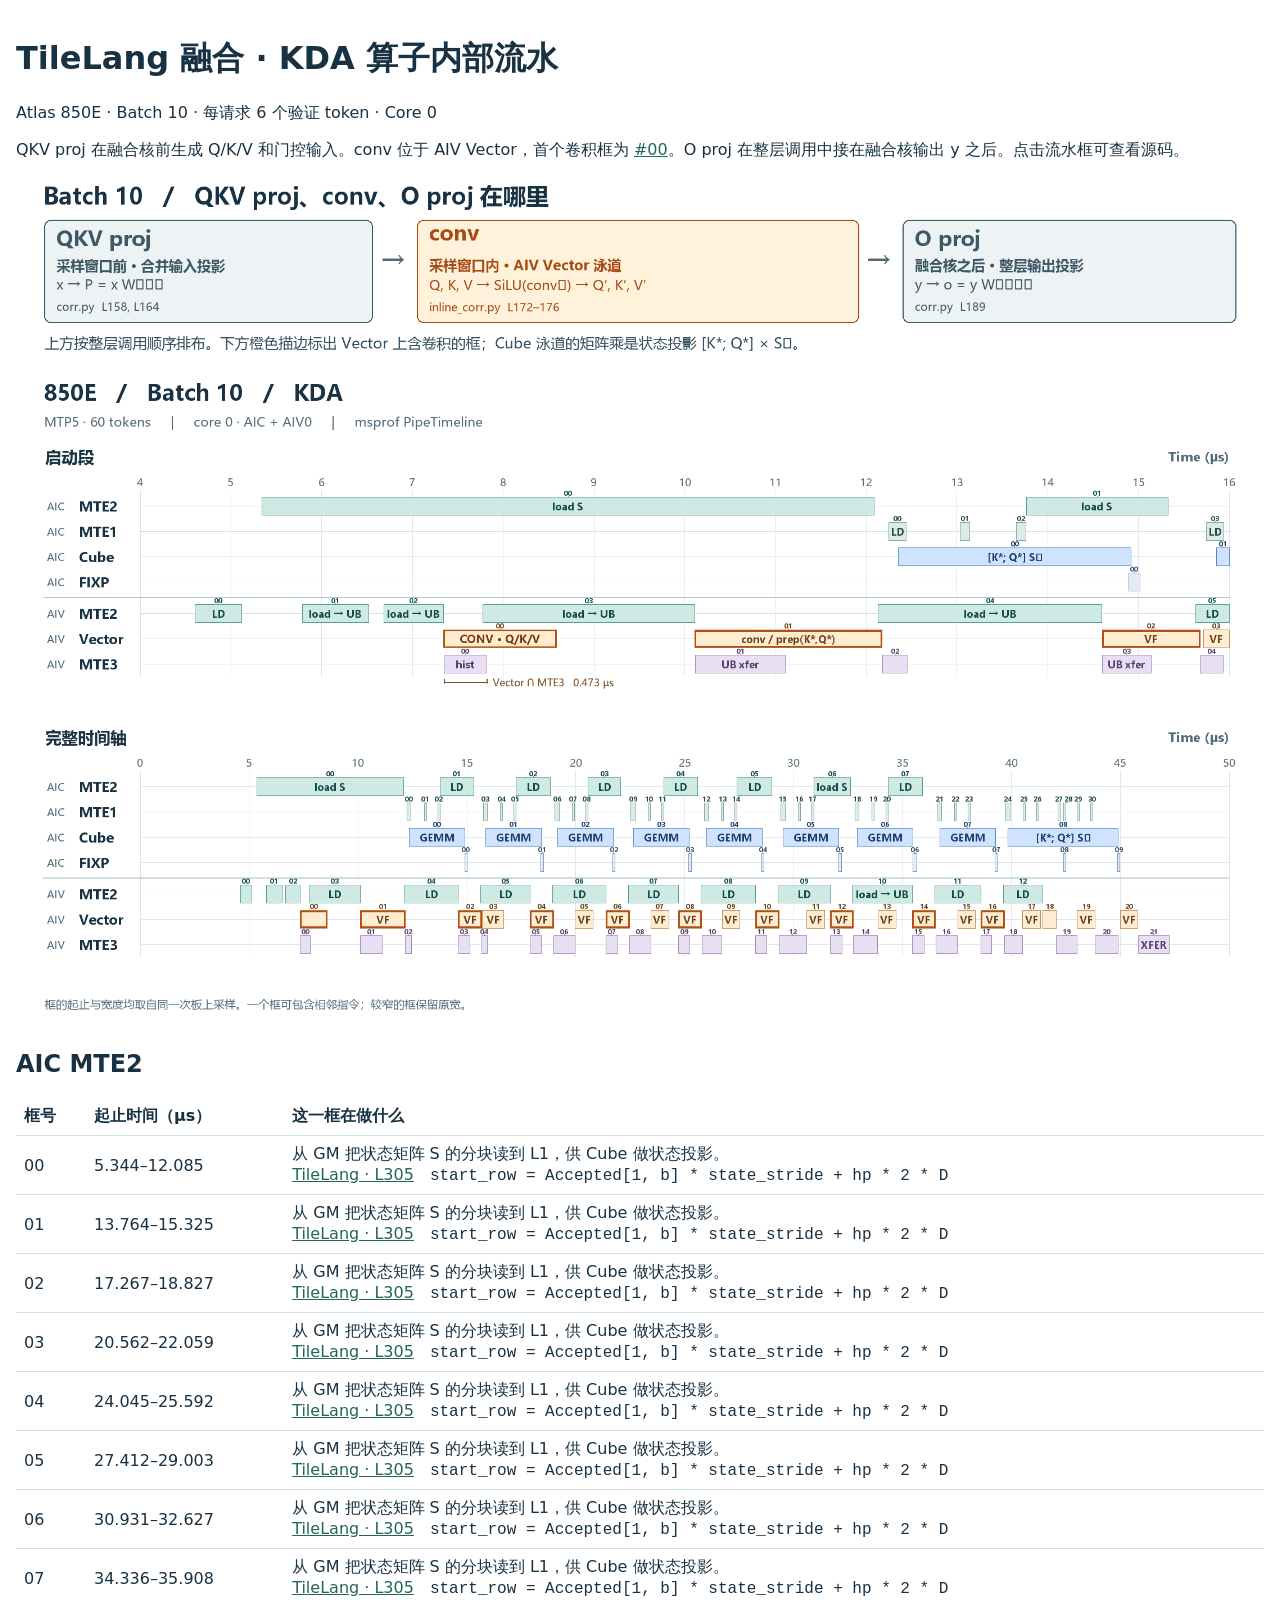
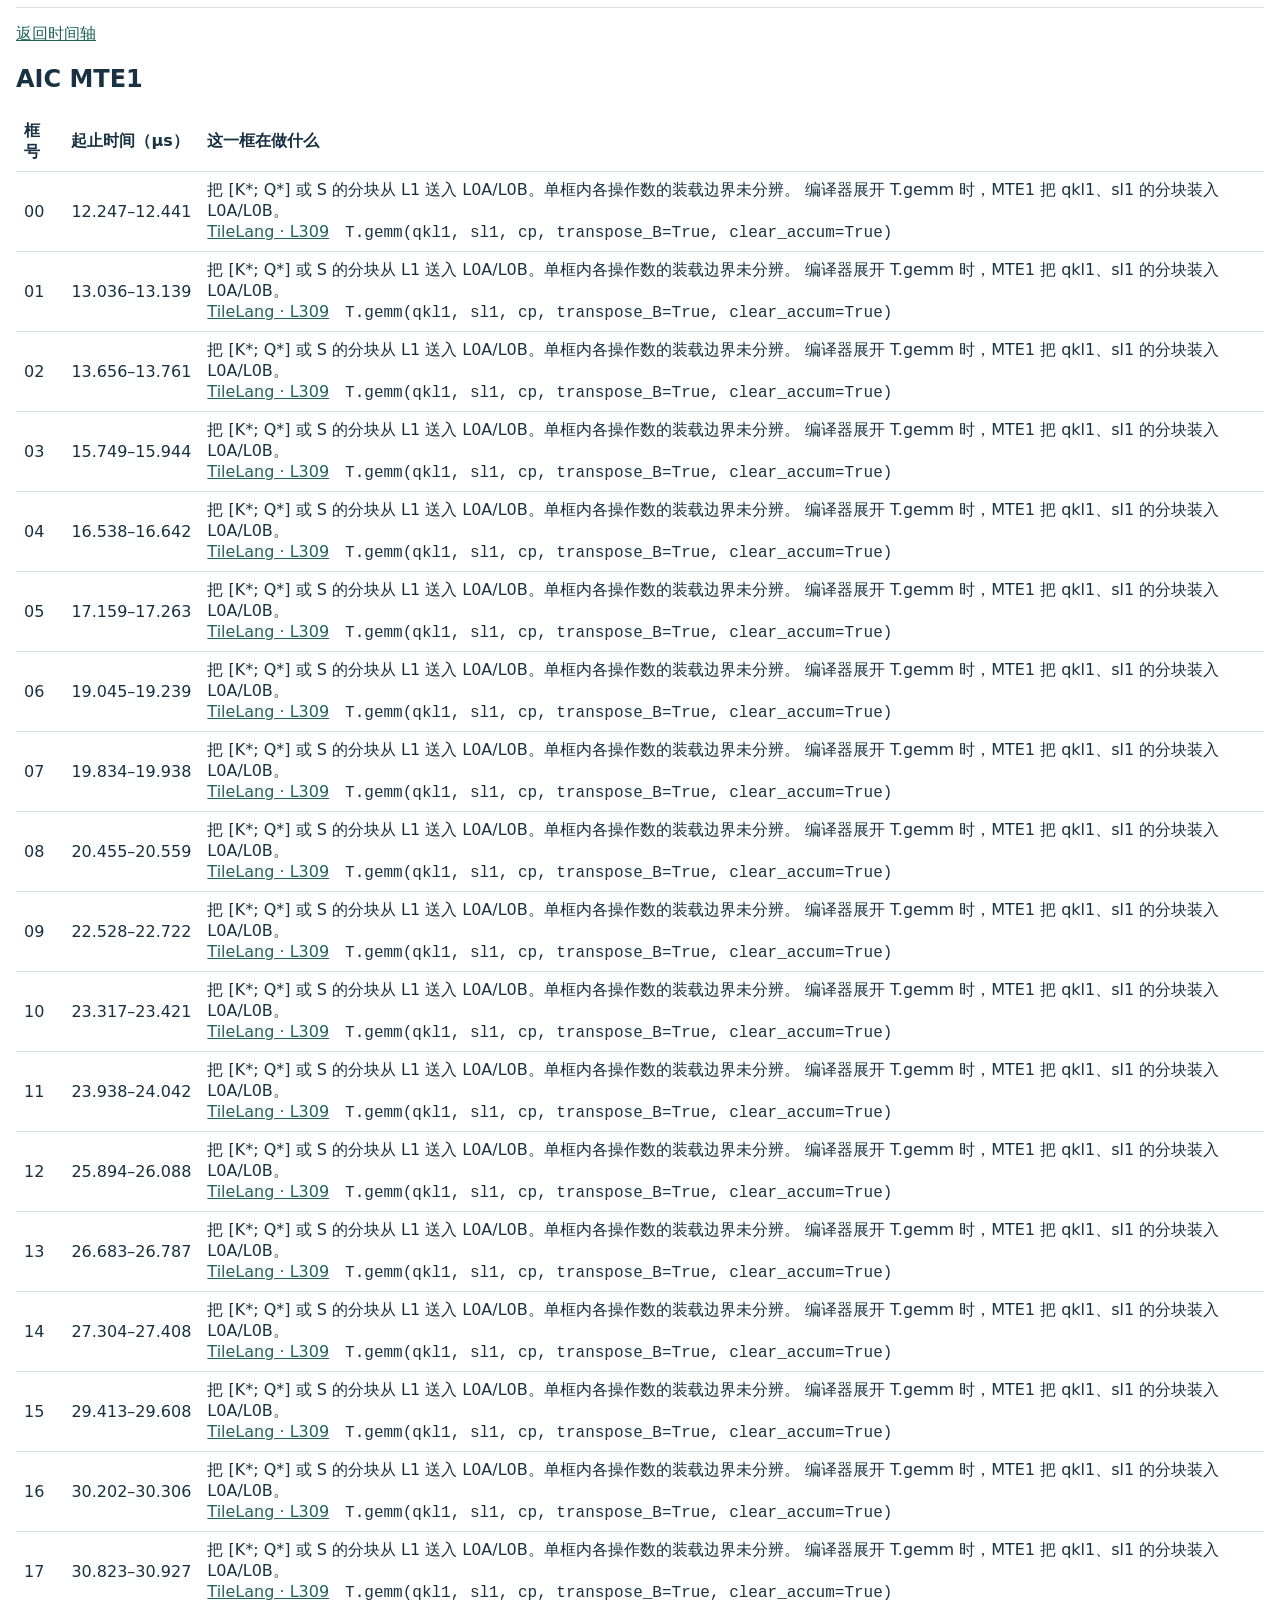
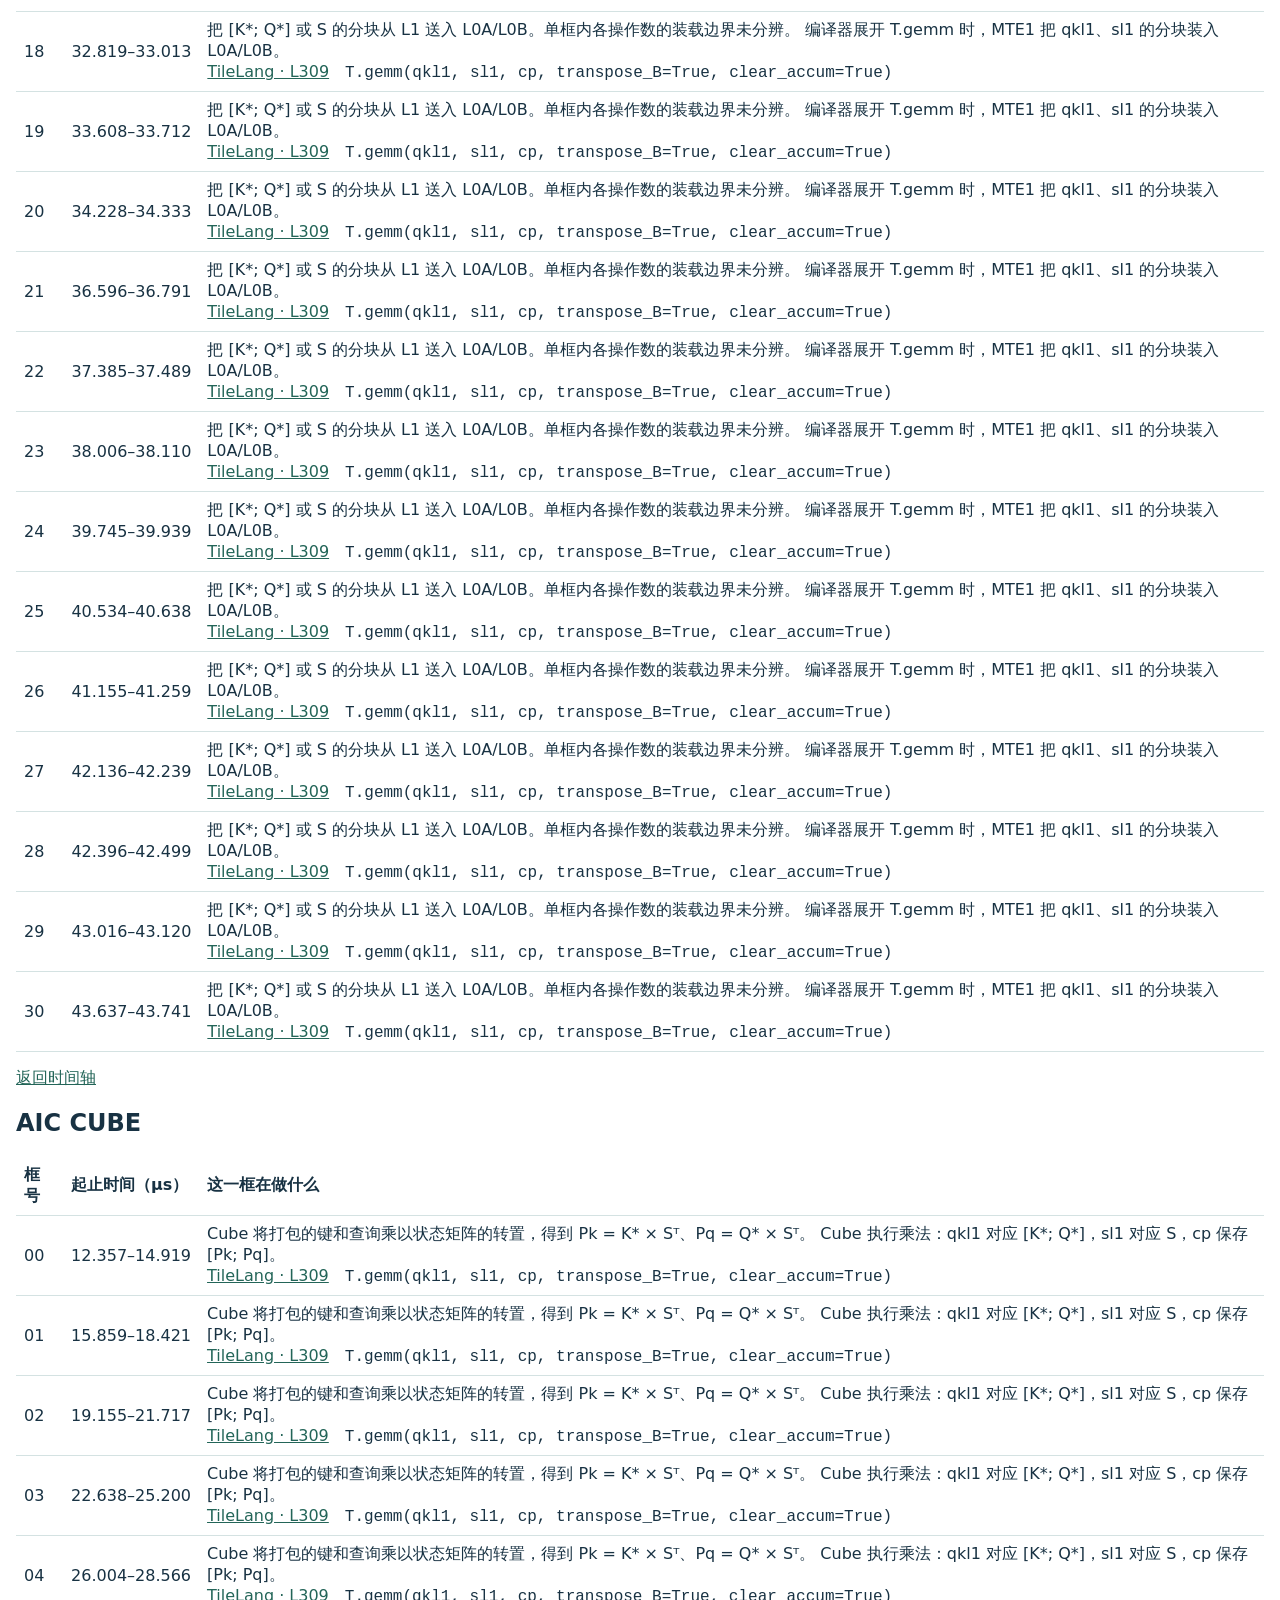
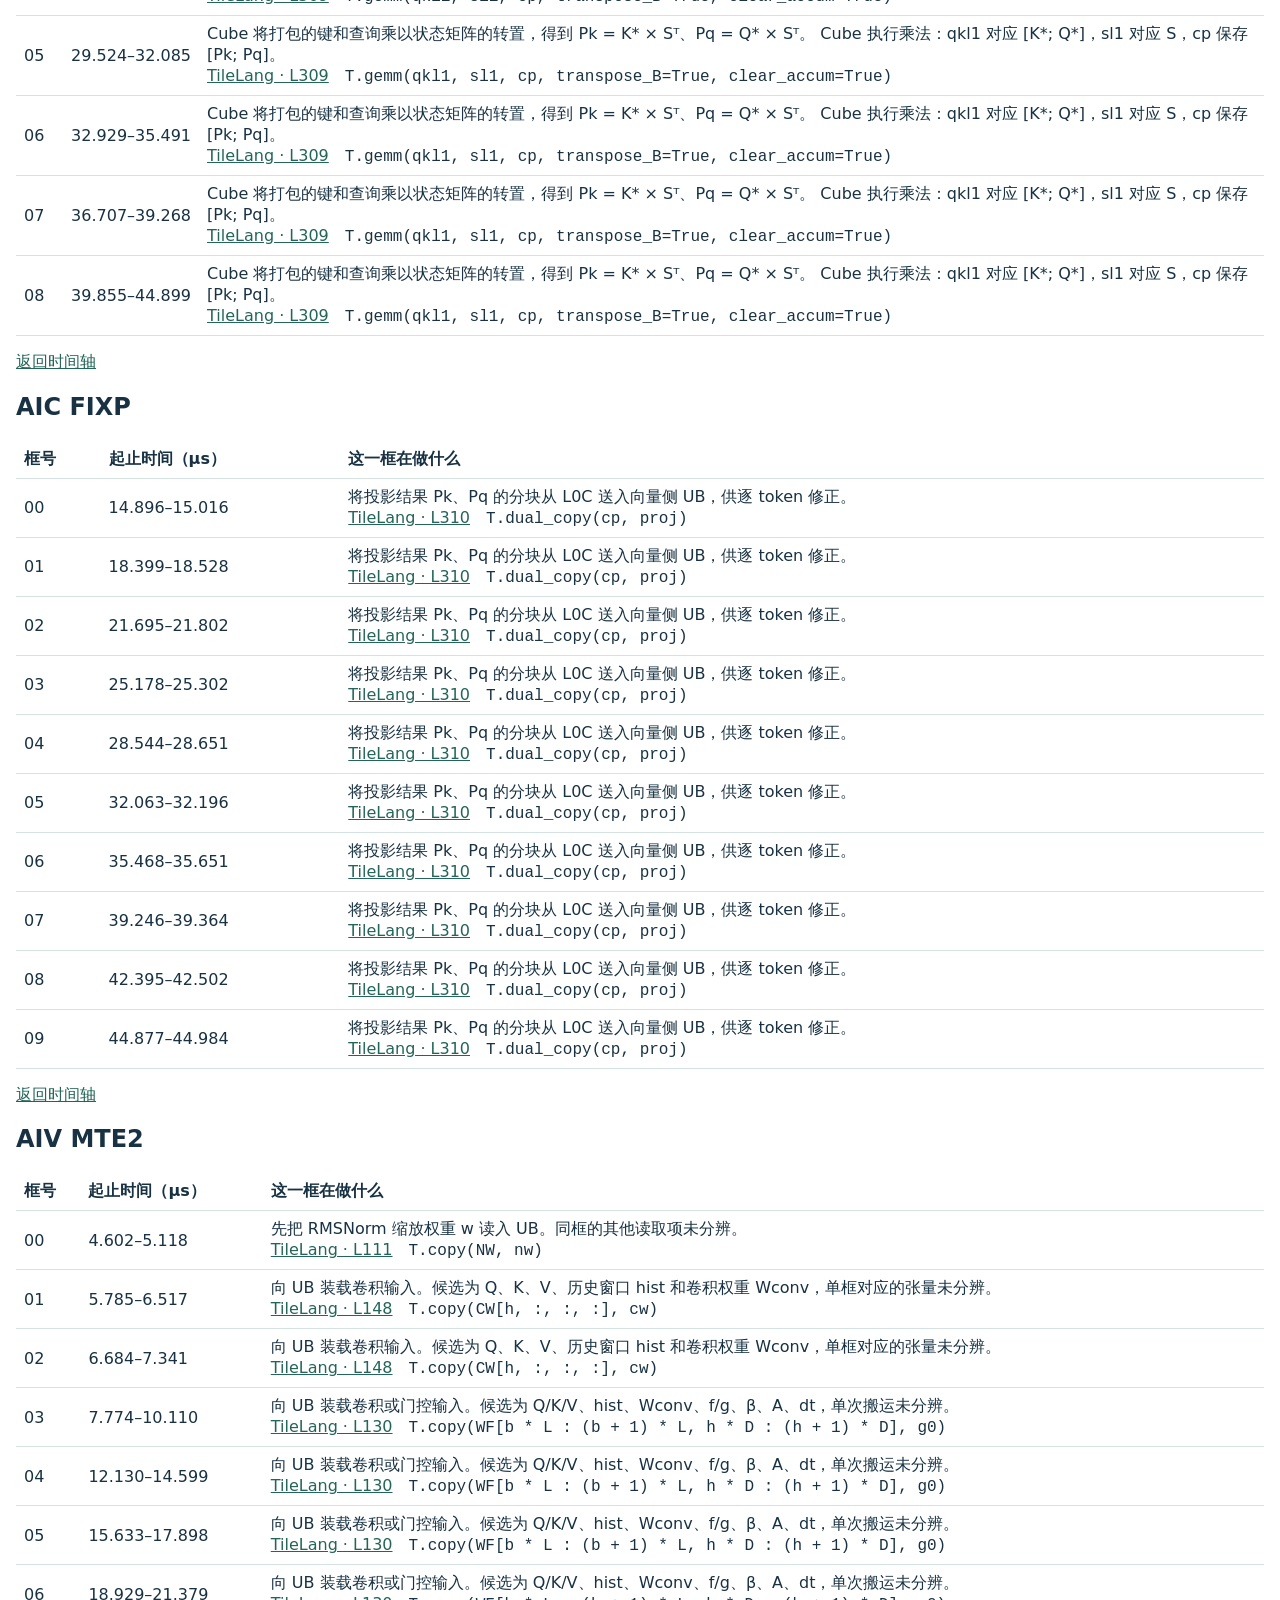
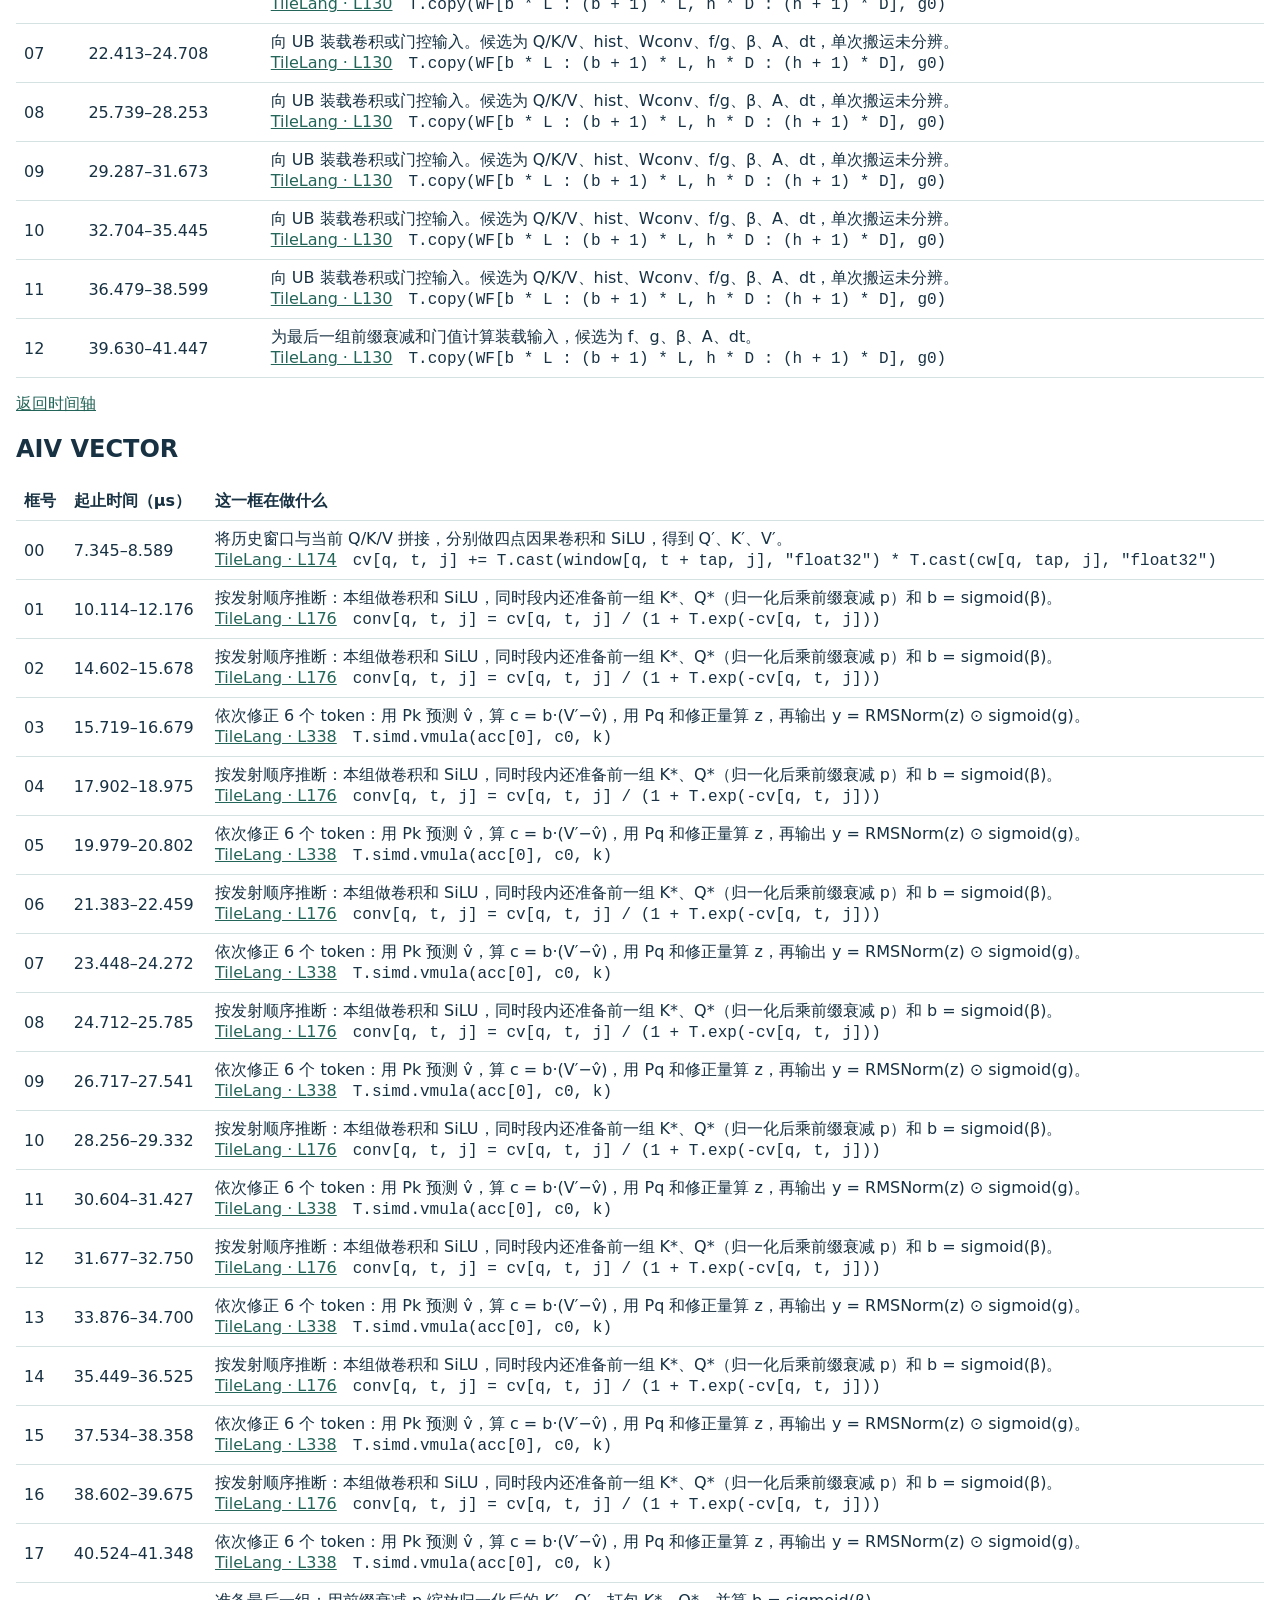
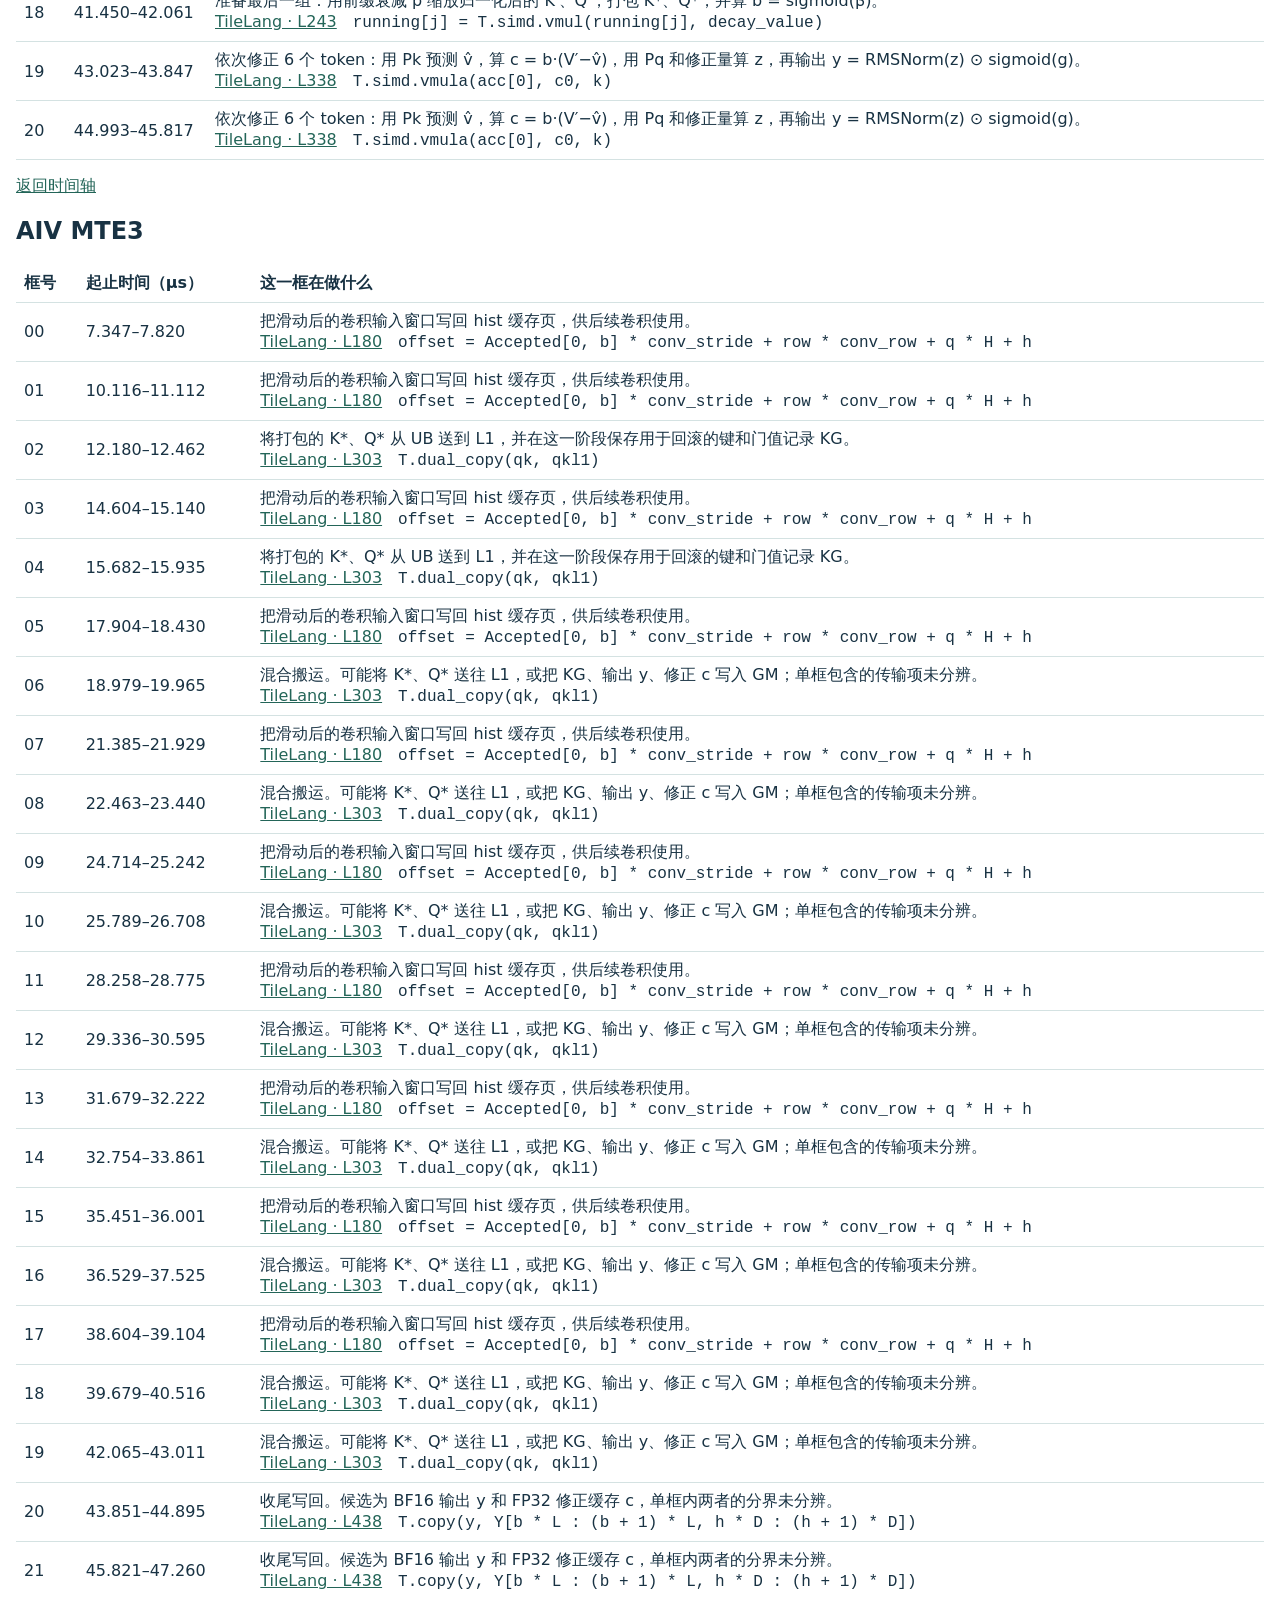
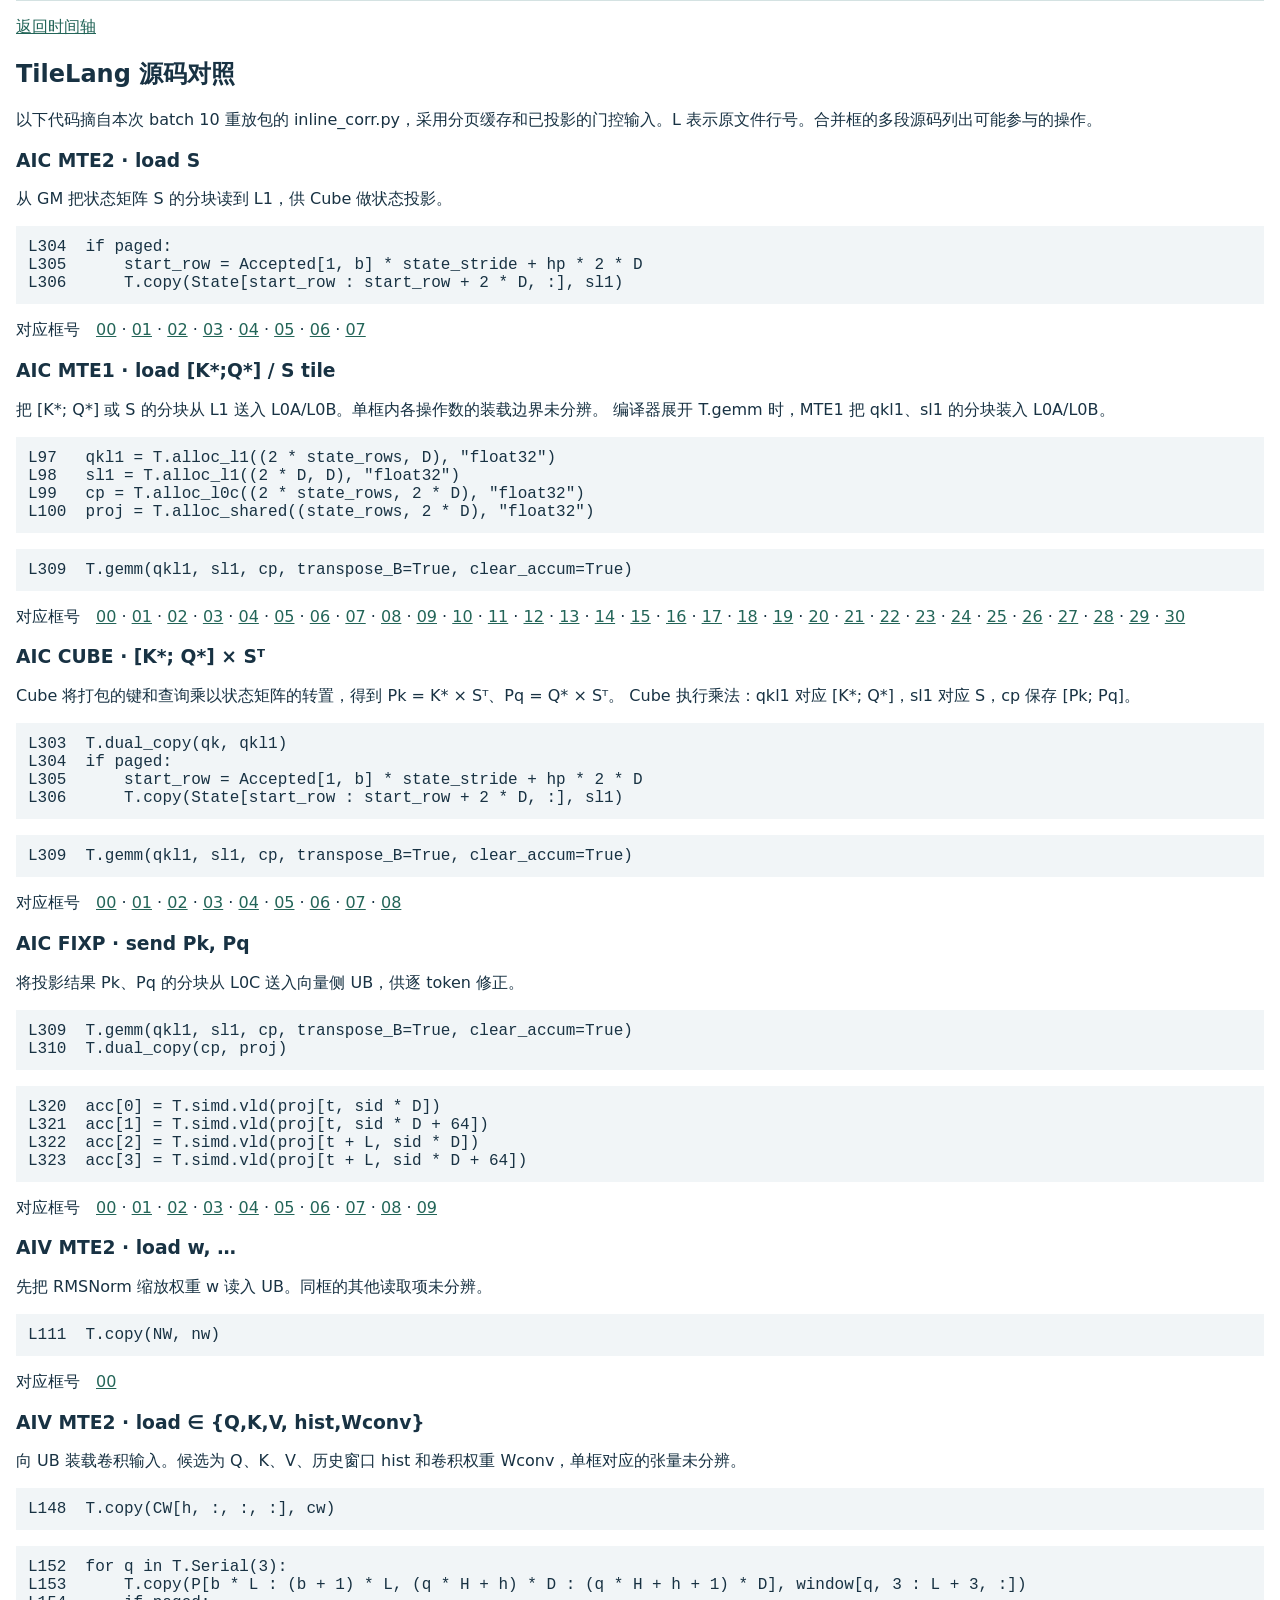
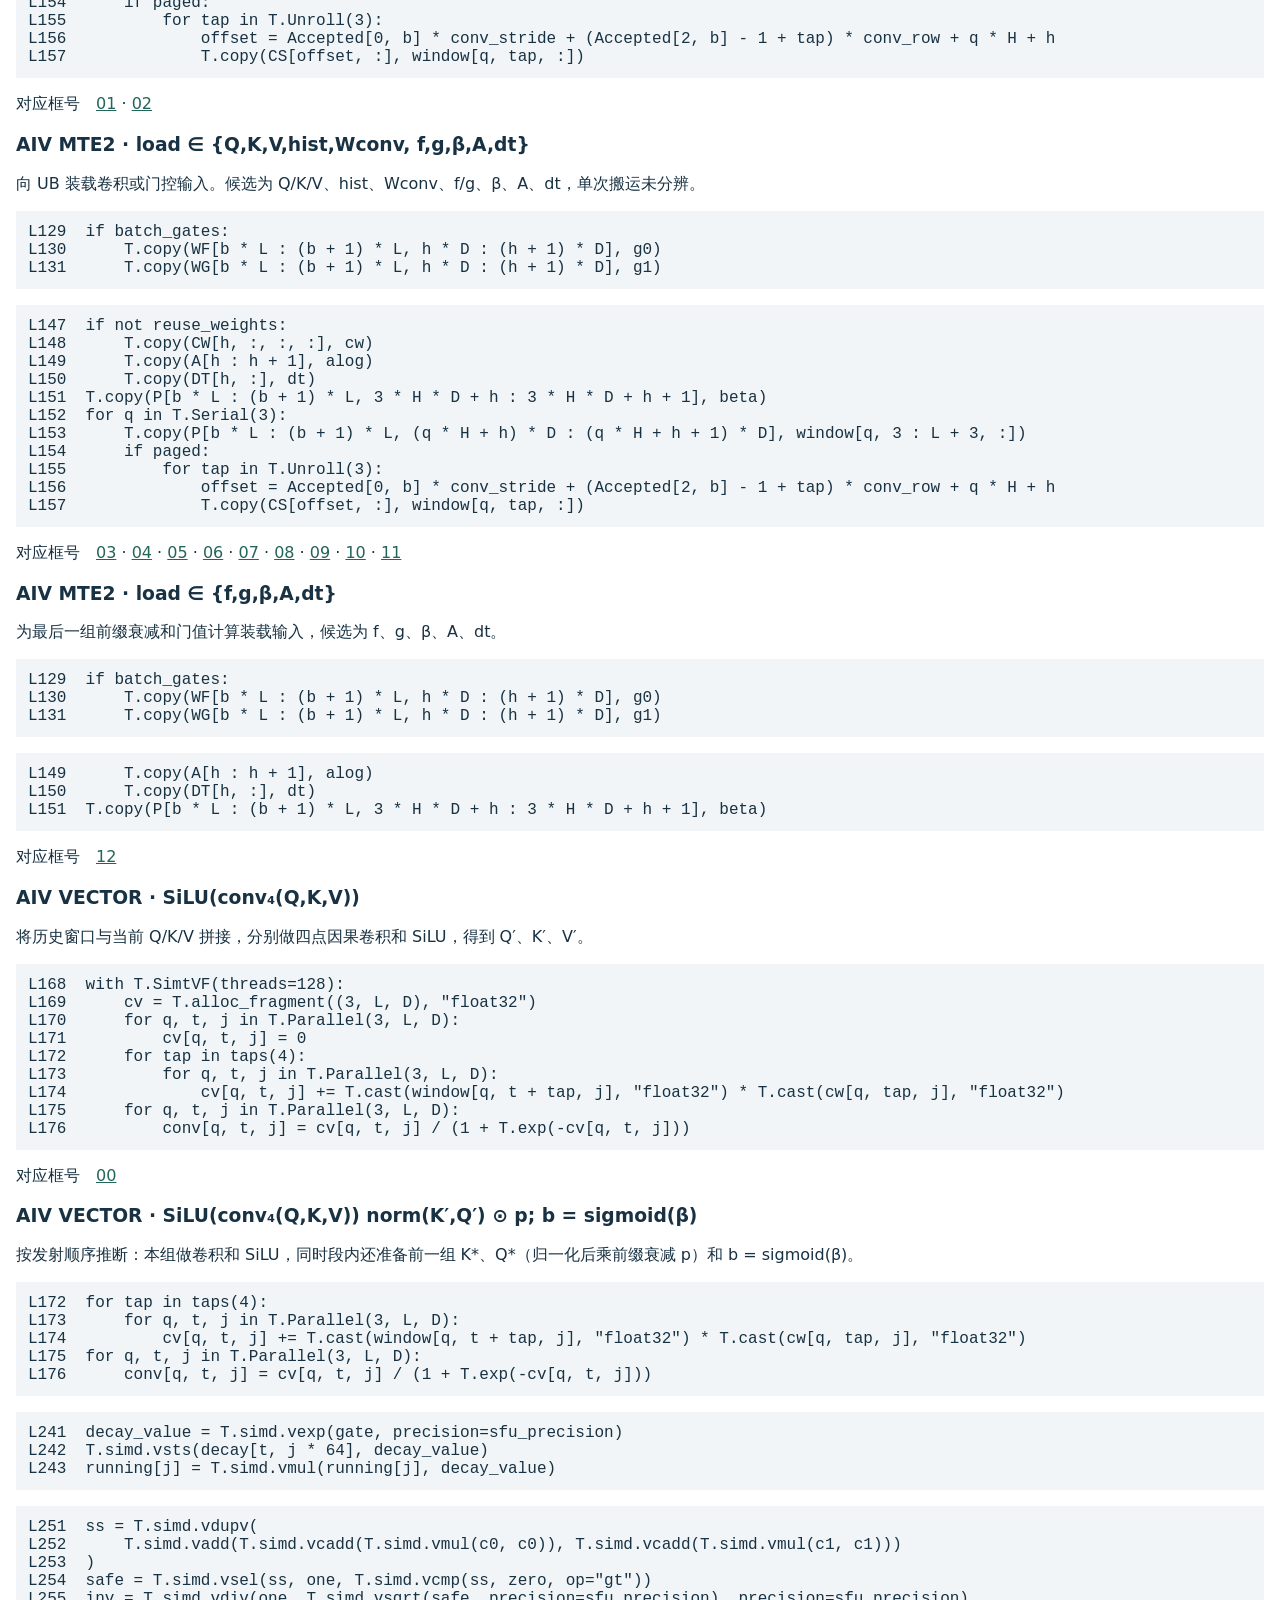
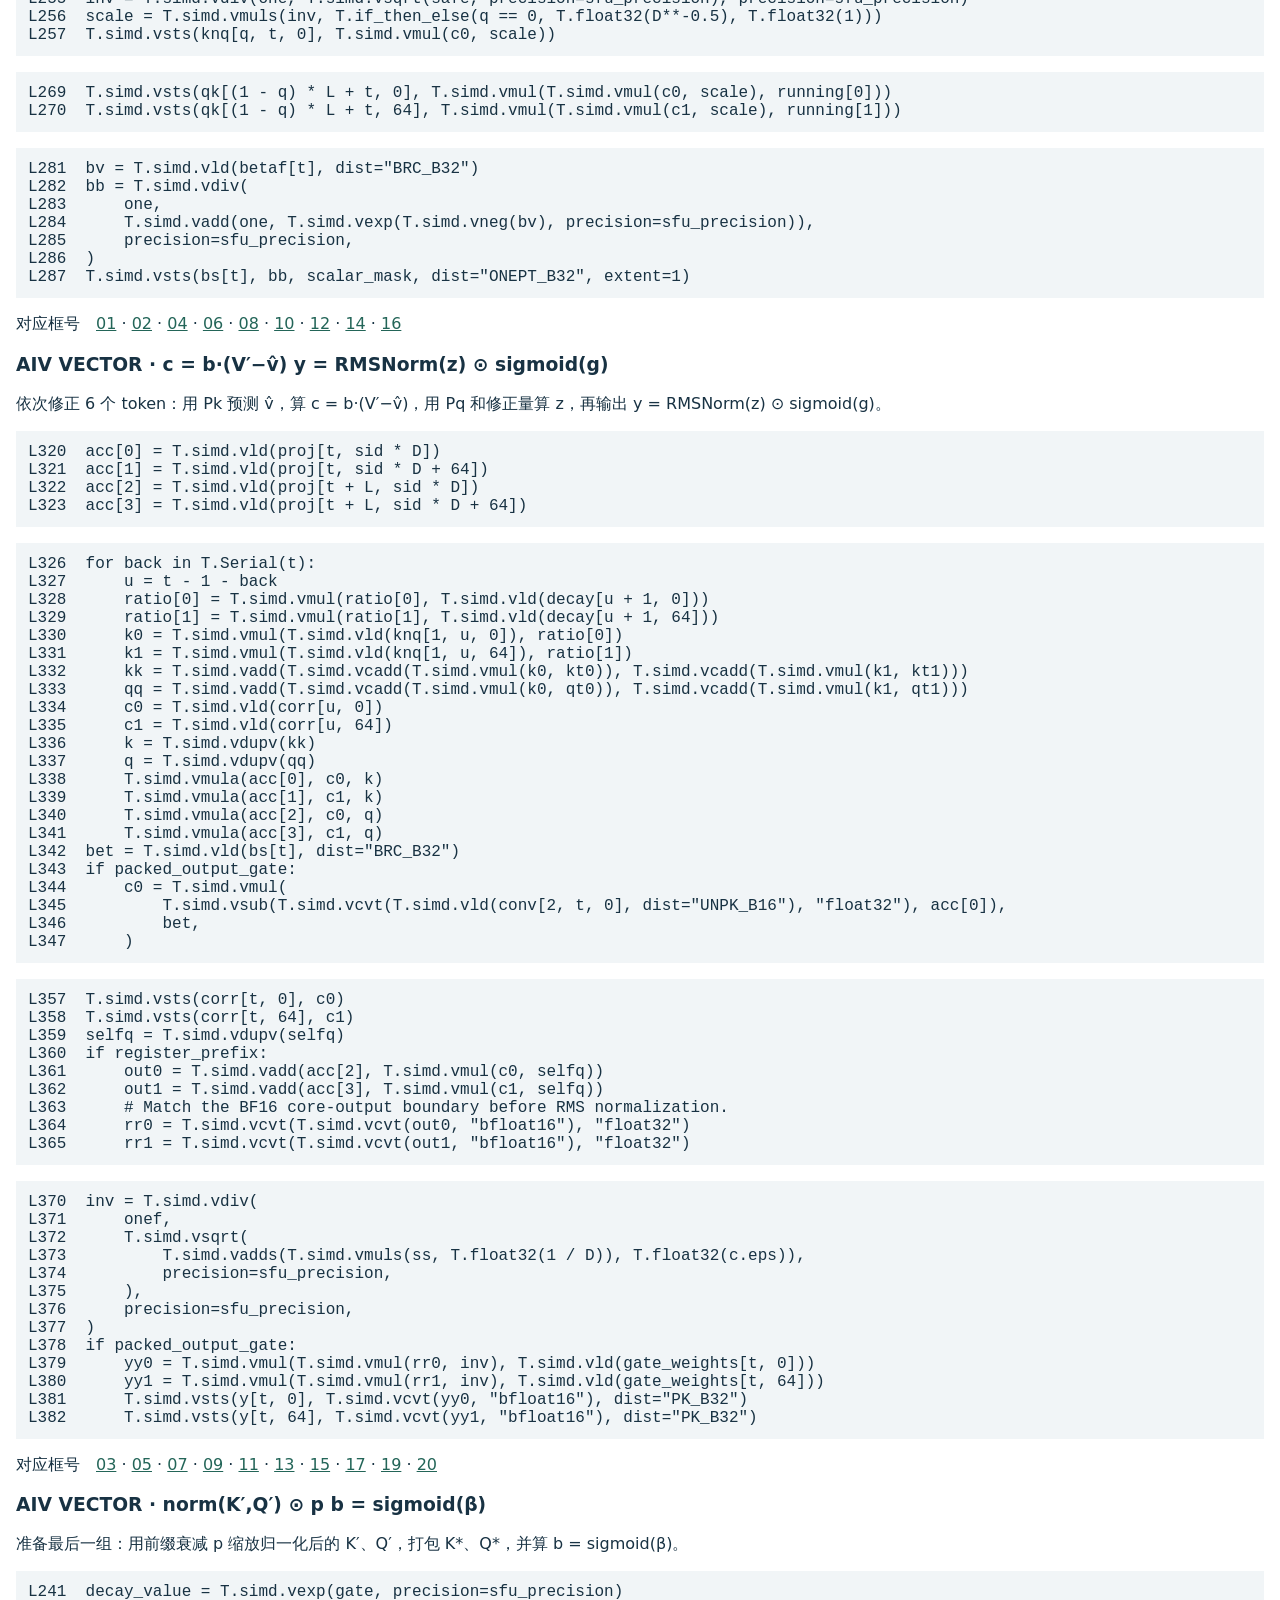
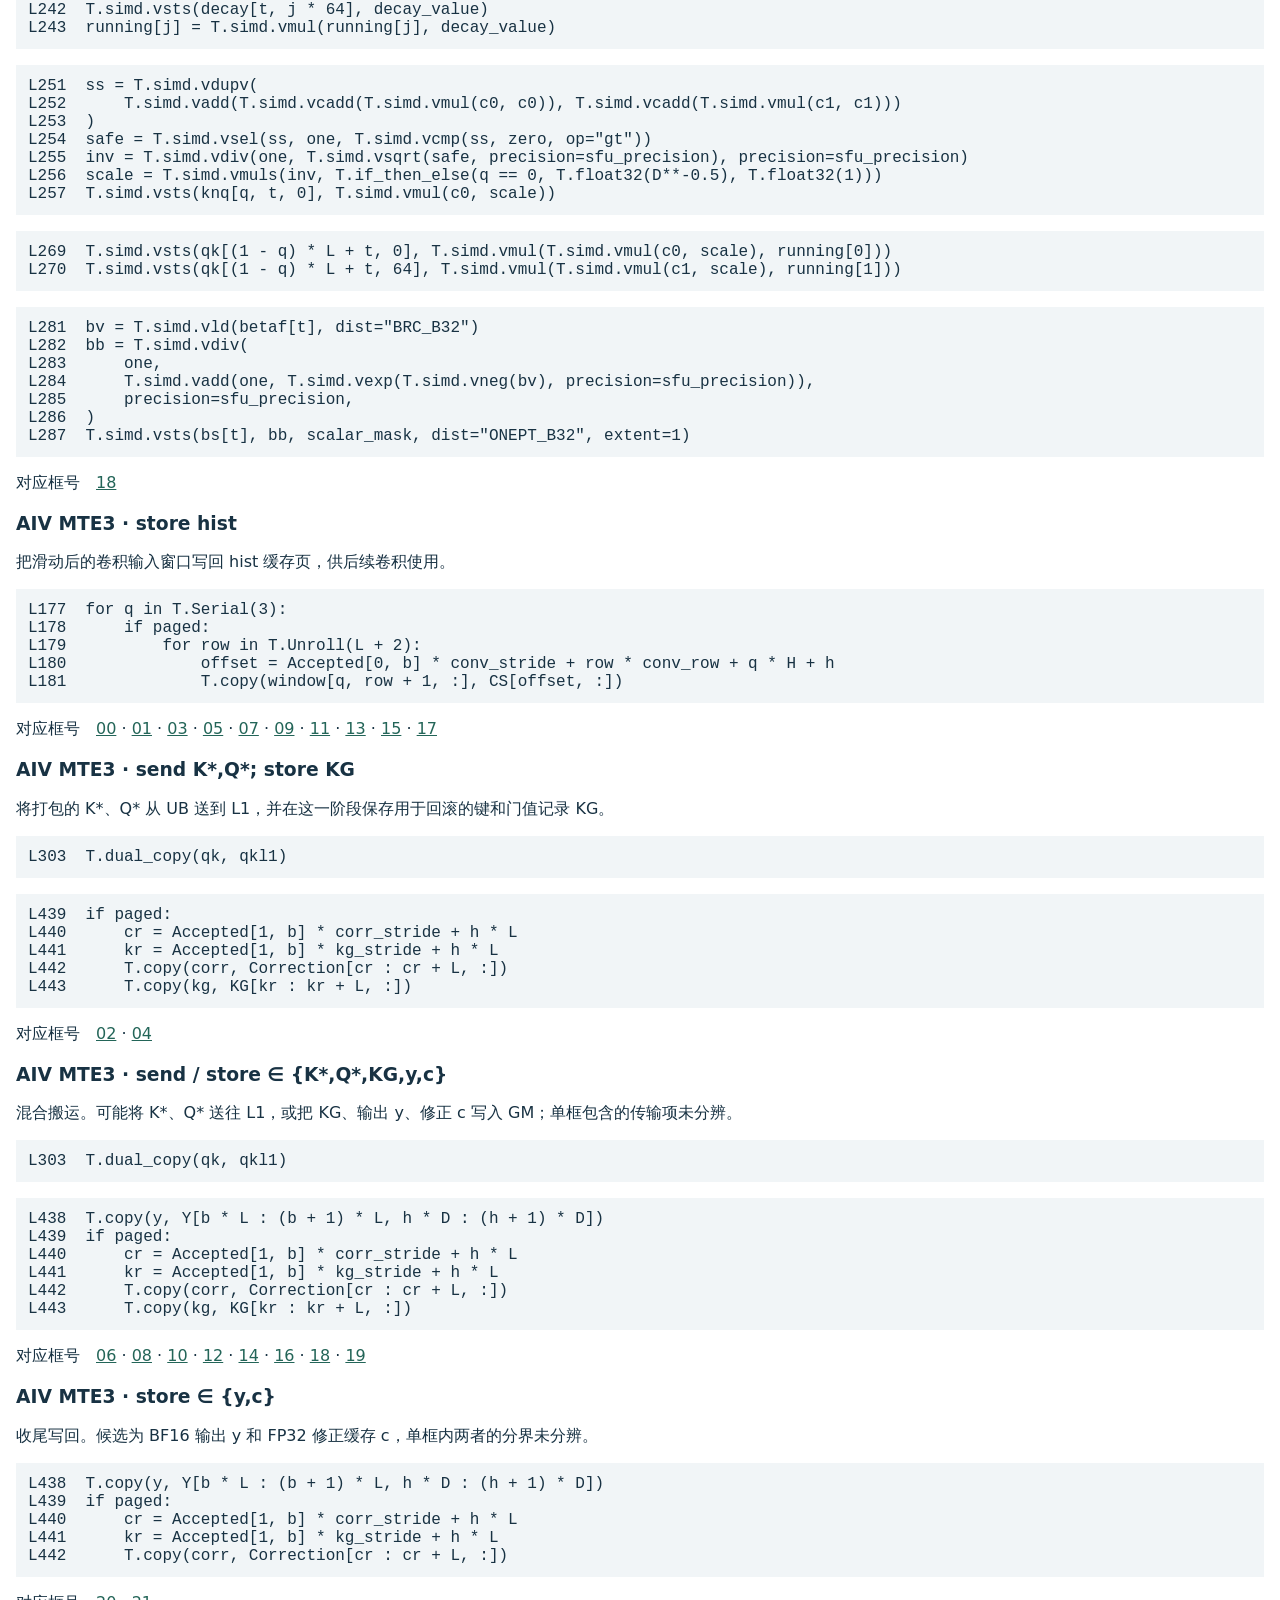
==== assets/glm53-tilelang-kda-timeline.html @ c3ff9917 "Add TileLang KDA timeline as the sixth operator diagram tab" ====
<!doctype html><html lang="zh-CN"><meta charset="utf-8"><meta name="viewport" content="width=device-width, initial-scale=1"><title>850E Batch 10 · 逐框流水</title><style>body{font:16px system-ui;color:#183243;max-width:1400px;margin:auto;padding:16px}svg{width:100%;height:auto}svg rect{fill:transparent}svg a:hover rect,svg a:focus rect{fill:#f6c43c88;stroke:#9b7100}tr:target{background:#fff0b9}td,th{text-align:left;border-bottom:1px solid #d4e2e2;padding:8px}table{border-collapse:collapse;width:100%}td:first-child,td:nth-child(2){white-space:nowrap}a{color:#236558}</style><h1>TileLang 融合 · KDA 算子内部流水</h1><p>Atlas 850E · Batch 10 · 每请求 6 个验证 token · Core 0</p><p>QKV proj 在融合核前生成 Q/K/V 和门控输入。conv 位于 AIV Vector，首个卷积框为 <a href='#lane-5-0'>#00</a>。O proj 在整层调用中接在融合核输出 y 之后。点击流水框可查看源码。</p><svg id="timeline" viewBox="0 0 2220 1511" xmlns="http://www.w3.org/2000/svg"><image width="2220" height="1511" href="[data-uri]"/><a href="#lane-0-0"><title>MTE2 #00 · load S</title><rect x="437" y="569" width="1090" height="32"/></a><a href="#lane-0-1"><title>MTE2 #01 · load S</title><rect x="1797" y="569" width="253" height="32"/></a><a href="#lane-0-0"><title>MTE2 #00 · load S</title><rect x="428" y="1068" width="262" height="32"/></a><a href="#lane-0-1"><title>MTE2 #01 · load S</title><rect x="754" y="1068" width="61" height="32"/></a><a href="#lane-0-2"><title>MTE2 #02 · load S</title><rect x="889" y="1068" width="62" height="32"/></a><a href="#lane-0-3"><title>MTE2 #03 · load S</title><rect x="1017" y="1068" width="59" height="32"/></a><a href="#lane-0-4"><title>MTE2 #04 · load S</title><rect x="1152" y="1068" width="61" height="32"/></a><a href="#lane-0-5"><title>MTE2 #05 · load S</title><rect x="1282" y="1068" width="63" height="32"/></a><a href="#lane-0-6"><title>MTE2 #06 · load S</title><rect x="1419" y="1068" width="66" height="32"/></a><a href="#lane-0-7"><title>MTE2 #07 · load S</title><rect x="1551" y="1068" width="62" height="32"/></a><a href="#lane-1-0"><title>MTE1 #00 · load [K*;Q*] / S tile</title><rect x="1552" y="614" width="32" height="32"/></a><a href="#lane-1-1"><title>MTE1 #01 · load [K*;Q*] / S tile</title><rect x="1679" y="614" width="18" height="32"/></a><a href="#lane-1-2"><title>MTE1 #02 · load [K*;Q*] / S tile</title><rect x="1779" y="614" width="18" height="32"/></a><a href="#lane-1-3"><title>MTE1 #03 · load [K*;Q*] / S tile</title><rect x="2117" y="614" width="32" height="32"/></a><a href="#lane-1-0"><title>MTE1 #00 · load [K*;Q*] / S tile</title><rect x="695" y="1113" width="8" height="32"/></a><a href="#lane-1-1"><title>MTE1 #01 · load [K*;Q*] / S tile</title><rect x="726" y="1113" width="5" height="32"/></a><a href="#lane-1-2"><title>MTE1 #02 · load [K*;Q*] / S tile</title><rect x="750" y="1113" width="5" height="32"/></a><a href="#lane-1-3"><title>MTE1 #03 · load [K*;Q*] / S tile</title><rect x="831" y="1113" width="8" height="32"/></a><a href="#lane-1-4"><title>MTE1 #04 · load [K*;Q*] / S tile</title><rect x="861" y="1113" width="5" height="32"/></a><a href="#lane-1-5"><title>MTE1 #05 · load [K*;Q*] / S tile</title><rect x="885" y="1113" width="5" height="32"/></a><a href="#lane-1-6"><title>MTE1 #06 · load [K*;Q*] / S tile</title><rect x="958" y="1113" width="9" height="32"/></a><a href="#lane-1-7"><title>MTE1 #07 · load [K*;Q*] / S tile</title><rect x="989" y="1113" width="5" height="32"/></a><a href="#lane-1-8"><title>MTE1 #08 · load [K*;Q*] / S tile</title><rect x="1013" y="1113" width="5" height="32"/></a><a href="#lane-1-9"><title>MTE1 #09 · load [K*;Q*] / S tile</title><rect x="1093" y="1113" width="9" height="32"/></a><a href="#lane-1-10"><title>MTE1 #10 · load [K*;Q*] / S tile</title><rect x="1124" y="1113" width="5" height="32"/></a><a href="#lane-1-11"><title>MTE1 #11 · load [K*;Q*] / S tile</title><rect x="1148" y="1113" width="5" height="32"/></a><a href="#lane-1-12"><title>MTE1 #12 · load [K*;Q*] / S tile</title><rect x="1224" y="1113" width="8" height="32"/></a><a href="#lane-1-13"><title>MTE1 #13 · load [K*;Q*] / S tile</title><rect x="1254" y="1113" width="5" height="32"/></a><a href="#lane-1-14"><title>MTE1 #14 · load [K*;Q*] / S tile</title><rect x="1278" y="1113" width="5" height="32"/></a><a href="#lane-1-15"><title>MTE1 #15 · load [K*;Q*] / S tile</title><rect x="1360" y="1113" width="9" height="32"/></a><a href="#lane-1-16"><title>MTE1 #16 · load [K*;Q*] / S tile</title><rect x="1391" y="1113" width="5" height="32"/></a><a href="#lane-1-17"><title>MTE1 #17 · load [K*;Q*] / S tile</title><rect x="1415" y="1113" width="5" height="32"/></a><a href="#lane-1-18"><title>MTE1 #18 · load [K*;Q*] / S tile</title><rect x="1492" y="1113" width="8" height="32"/></a><a href="#lane-1-19"><title>MTE1 #19 · load [K*;Q*] / S tile</title><rect x="1522" y="1113" width="5" height="32"/></a><a href="#lane-1-20"><title>MTE1 #20 · load [K*;Q*] / S tile</title><rect x="1547" y="1113" width="5" height="32"/></a><a href="#lane-1-21"><title>MTE1 #21 · load [K*;Q*] / S tile</title><rect x="1638" y="1113" width="9" height="32"/></a><a href="#lane-1-22"><title>MTE1 #22 · load [K*;Q*] / S tile</title><rect x="1669" y="1113" width="5" height="32"/></a><a href="#lane-1-23"><title>MTE1 #23 · load [K*;Q*] / S tile</title><rect x="1693" y="1113" width="5" height="32"/></a><a href="#lane-1-24"><title>MTE1 #24 · load [K*;Q*] / S tile</title><rect x="1760" y="1113" width="9" height="32"/></a><a href="#lane-1-25"><title>MTE1 #25 · load [K*;Q*] / S tile</title><rect x="1791" y="1113" width="5" height="32"/></a><a href="#lane-1-26"><title>MTE1 #26 · load [K*;Q*] / S tile</title><rect x="1815" y="1113" width="5" height="32"/></a><a href="#lane-1-27"><title>MTE1 #27 · load [K*;Q*] / S tile</title><rect x="1853" y="1113" width="5" height="32"/></a><a href="#lane-1-28"><title>MTE1 #28 · load [K*;Q*] / S tile</title><rect x="1863" y="1113" width="5" height="32"/></a><a href="#lane-1-29"><title>MTE1 #29 · load [K*;Q*] / S tile</title><rect x="1887" y="1113" width="5" height="32"/></a><a href="#lane-1-30"><title>MTE1 #30 · load [K*;Q*] / S tile</title><rect x="1911" y="1113" width="5" height="32"/></a><a href="#lane-2-0"><title>CUBE #00 · [K*; Q*] × Sᵀ</title><rect x="1569" y="659" width="415" height="32"/></a><a href="#lane-2-1"><title>CUBE #01 · [K*; Q*] × Sᵀ</title><rect x="2135" y="659" width="23" height="32"/></a><a href="#lane-2-0"><title>CUBE #00 · [K*; Q*] × Sᵀ</title><rect x="699" y="1158" width="100" height="32"/></a><a href="#lane-2-1"><title>CUBE #01 · [K*; Q*] × Sᵀ</title><rect x="835" y="1158" width="100" height="32"/></a><a href="#lane-2-2"><title>CUBE #02 · [K*; Q*] × Sᵀ</title><rect x="963" y="1158" width="100" height="32"/></a><a href="#lane-2-3"><title>CUBE #03 · [K*; Q*] × Sᵀ</title><rect x="1098" y="1158" width="100" height="32"/></a><a href="#lane-2-4"><title>CUBE #04 · [K*; Q*] × Sᵀ</title><rect x="1228" y="1158" width="100" height="32"/></a><a href="#lane-2-5"><title>CUBE #05 · [K*; Q*] × Sᵀ</title><rect x="1364" y="1158" width="100" height="32"/></a><a href="#lane-2-6"><title>CUBE #06 · [K*; Q*] × Sᵀ</title><rect x="1496" y="1158" width="100" height="32"/></a><a href="#lane-2-7"><title>CUBE #07 · [K*; Q*] × Sᵀ</title><rect x="1643" y="1158" width="100" height="32"/></a><a href="#lane-2-8"><title>CUBE #08 · [K*; Q*] × Sᵀ</title><rect x="1764" y="1158" width="197" height="32"/></a><a href="#lane-3-0"><title>FIXP #00 · send Pk, Pq</title><rect x="1979" y="704" width="21" height="32"/></a><a href="#lane-3-0"><title>FIXP #00 · send Pk, Pq</title><rect x="798" y="1203" width="5" height="32"/></a><a href="#lane-3-1"><title>FIXP #01 · send Pk, Pq</title><rect x="933" y="1203" width="6" height="32"/></a><a href="#lane-3-2"><title>FIXP #02 · send Pk, Pq</title><rect x="1061" y="1203" width="5" height="32"/></a><a href="#lane-3-3"><title>FIXP #03 · send Pk, Pq</title><rect x="1196" y="1203" width="6" height="32"/></a><a href="#lane-3-4"><title>FIXP #04 · send Pk, Pq</title><rect x="1326" y="1203" width="5" height="32"/></a><a href="#lane-3-5"><title>FIXP #05 · send Pk, Pq</title><rect x="1463" y="1203" width="6" height="32"/></a><a href="#lane-3-6"><title>FIXP #06 · send Pk, Pq</title><rect x="1595" y="1203" width="8" height="32"/></a><a href="#lane-3-7"><title>FIXP #07 · send Pk, Pq</title><rect x="1741" y="1203" width="5" height="32"/></a><a href="#lane-3-8"><title>FIXP #08 · send Pk, Pq</title><rect x="1863" y="1203" width="5" height="32"/></a><a href="#lane-3-9"><title>FIXP #09 · send Pk, Pq</title><rect x="1959" y="1203" width="5" height="32"/></a><a href="#lane-4-0"><title>MTE2 #00 · load w, …</title><rect x="318" y="760" width="84" height="32"/></a><a href="#lane-4-1"><title>MTE2 #01 · load ∈ {Q,K,V, hist,Wconv}</title><rect x="509" y="760" width="119" height="32"/></a><a href="#lane-4-2"><title>MTE2 #02 · load ∈ {Q,K,V, hist,Wconv}</title><rect x="654" y="760" width="107" height="32"/></a><a href="#lane-4-3"><title>MTE2 #03 · load ∈ {Q,K,V,hist,Wconv, f,g,β,A,dt}</title><rect x="830" y="760" width="378" height="32"/></a><a href="#lane-4-4"><title>MTE2 #04 · load ∈ {Q,K,V,hist,Wconv, f,g,β,A,dt}</title><rect x="1533" y="760" width="399" height="32"/></a><a href="#lane-4-5"><title>MTE2 #05 · load ∈ {Q,K,V,hist,Wconv, f,g,β,A,dt}</title><rect x="2098" y="760" width="60" height="32"/></a><a href="#lane-4-0"><title>MTE2 #00 · load w, …</title><rect x="399" y="1259" width="21" height="32"/></a><a href="#lane-4-1"><title>MTE2 #01 · load ∈ {Q,K,V, hist,Wconv}</title><rect x="445" y="1259" width="29" height="32"/></a><a href="#lane-4-2"><title>MTE2 #02 · load ∈ {Q,K,V, hist,Wconv}</title><rect x="479" y="1259" width="27" height="32"/></a><a href="#lane-4-3"><title>MTE2 #03 · load ∈ {Q,K,V,hist,Wconv, f,g,β,A,dt}</title><rect x="522" y="1259" width="91" height="32"/></a><a href="#lane-4-4"><title>MTE2 #04 · load ∈ {Q,K,V,hist,Wconv, f,g,β,A,dt}</title><rect x="690" y="1259" width="97" height="32"/></a><a href="#lane-4-5"><title>MTE2 #05 · load ∈ {Q,K,V,hist,Wconv, f,g,β,A,dt}</title><rect x="826" y="1259" width="89" height="32"/></a><a href="#lane-4-6"><title>MTE2 #06 · load ∈ {Q,K,V,hist,Wconv, f,g,β,A,dt}</title><rect x="954" y="1259" width="96" height="32"/></a><a href="#lane-4-7"><title>MTE2 #07 · load ∈ {Q,K,V,hist,Wconv, f,g,β,A,dt}</title><rect x="1089" y="1259" width="90" height="32"/></a><a href="#lane-4-8"><title>MTE2 #08 · load ∈ {Q,K,V,hist,Wconv, f,g,β,A,dt}</title><rect x="1218" y="1259" width="98" height="32"/></a><a href="#lane-4-9"><title>MTE2 #09 · load ∈ {Q,K,V,hist,Wconv, f,g,β,A,dt}</title><rect x="1355" y="1259" width="94" height="32"/></a><a href="#lane-4-10"><title>MTE2 #10 · load ∈ {Q,K,V,hist,Wconv, f,g,β,A,dt}</title><rect x="1487" y="1259" width="108" height="32"/></a><a href="#lane-4-11"><title>MTE2 #11 · load ∈ {Q,K,V,hist,Wconv, f,g,β,A,dt}</title><rect x="1634" y="1259" width="83" height="32"/></a><a href="#lane-4-12"><title>MTE2 #12 · load ∈ {f,g,β,A,dt}</title><rect x="1756" y="1259" width="71" height="32"/></a><a href="#lane-5-0"><title>VECTOR #00 · SiLU(conv₄(Q,K,V))</title><rect x="760" y="805" width="202" height="32"/></a><a href="#lane-5-1"><title>VECTOR #01 · SiLU(conv₄(Q,K,V)) norm(K′,Q′) ⊙ p; b = sigmoid(β)</title><rect x="1207" y="805" width="334" height="32"/></a><a href="#lane-5-2"><title>VECTOR #02 · SiLU(conv₄(Q,K,V)) norm(K′,Q′) ⊙ p; b = sigmoid(β)</title><rect x="1932" y="805" width="175" height="32"/></a><a href="#lane-5-3"><title>VECTOR #03 · c = b·(V′−v̂) y = RMSNorm(z) ⊙ sigmoid(g)</title><rect x="2112" y="805" width="46" height="32"/></a><a href="#lane-5-0"><title>VECTOR #00 · SiLU(conv₄(Q,K,V))</title><rect x="505" y="1304" width="49" height="32"/></a><a href="#lane-5-1"><title>VECTOR #01 · SiLU(conv₄(Q,K,V)) norm(K′,Q′) ⊙ p; b = sigmoid(β)</title><rect x="612" y="1304" width="81" height="32"/></a><a href="#lane-5-2"><title>VECTOR #02 · SiLU(conv₄(Q,K,V)) norm(K′,Q′) ⊙ p; b = sigmoid(β)</title><rect x="786" y="1304" width="43" height="32"/></a><a href="#lane-5-3"><title>VECTOR #03 · c = b·(V′−v̂) y = RMSNorm(z) ⊙ sigmoid(g)</title><rect x="829" y="1304" width="39" height="32"/></a><a href="#lane-5-4"><title>VECTOR #04 · SiLU(conv₄(Q,K,V)) norm(K′,Q′) ⊙ p; b = sigmoid(β)</title><rect x="914" y="1304" width="43" height="32"/></a><a href="#lane-5-5"><title>VECTOR #05 · c = b·(V′−v̂) y = RMSNorm(z) ⊙ sigmoid(g)</title><rect x="994" y="1304" width="33" height="32"/></a><a href="#lane-5-6"><title>VECTOR #06 · SiLU(conv₄(Q,K,V)) norm(K′,Q′) ⊙ p; b = sigmoid(β)</title><rect x="1049" y="1304" width="43" height="32"/></a><a href="#lane-5-7"><title>VECTOR #07 · c = b·(V′−v̂) y = RMSNorm(z) ⊙ sigmoid(g)</title><rect x="1129" y="1304" width="33" height="32"/></a><a href="#lane-5-8"><title>VECTOR #08 · SiLU(conv₄(Q,K,V)) norm(K′,Q′) ⊙ p; b = sigmoid(β)</title><rect x="1178" y="1304" width="42" height="32"/></a><a href="#lane-5-9"><title>VECTOR #09 · c = b·(V′−v̂) y = RMSNorm(z) ⊙ sigmoid(g)</title><rect x="1256" y="1304" width="32" height="32"/></a><a href="#lane-5-10"><title>VECTOR #10 · SiLU(conv₄(Q,K,V)) norm(K′,Q′) ⊙ p; b = sigmoid(β)</title><rect x="1315" y="1304" width="43" height="32"/></a><a href="#lane-5-11"><title>VECTOR #11 · c = b·(V′−v̂) y = RMSNorm(z) ⊙ sigmoid(g)</title><rect x="1406" y="1304" width="33" height="32"/></a><a href="#lane-5-12"><title>VECTOR #12 · SiLU(conv₄(Q,K,V)) norm(K′,Q′) ⊙ p; b = sigmoid(β)</title><rect x="1448" y="1304" width="42" height="32"/></a><a href="#lane-5-13"><title>VECTOR #13 · c = b·(V′−v̂) y = RMSNorm(z) ⊙ sigmoid(g)</title><rect x="1533" y="1304" width="33" height="32"/></a><a href="#lane-5-14"><title>VECTOR #14 · SiLU(conv₄(Q,K,V)) norm(K′,Q′) ⊙ p; b = sigmoid(β)</title><rect x="1594" y="1304" width="42" height="32"/></a><a href="#lane-5-15"><title>VECTOR #15 · c = b·(V′−v̂) y = RMSNorm(z) ⊙ sigmoid(g)</title><rect x="1675" y="1304" width="32" height="32"/></a><a href="#lane-5-16"><title>VECTOR #16 · SiLU(conv₄(Q,K,V)) norm(K′,Q′) ⊙ p; b = sigmoid(β)</title><rect x="1716" y="1304" width="43" height="32"/></a><a href="#lane-5-17"><title>VECTOR #17 · c = b·(V′−v̂) y = RMSNorm(z) ⊙ sigmoid(g)</title><rect x="1790" y="1304" width="33" height="32"/></a><a href="#lane-5-18"><title>VECTOR #18 · norm(K′,Q′) ⊙ p b = sigmoid(β)</title><rect x="1826" y="1304" width="25" height="32"/></a><a href="#lane-5-19"><title>VECTOR #19 · c = b·(V′−v̂) y = RMSNorm(z) ⊙ sigmoid(g)</title><rect x="1887" y="1304" width="33" height="32"/></a><a href="#lane-5-20"><title>VECTOR #20 · c = b·(V′−v̂) y = RMSNorm(z) ⊙ sigmoid(g)</title><rect x="1964" y="1304" width="32" height="32"/></a><a href="#lane-6-0"><title>MTE3 #00 · store hist</title><rect x="761" y="850" width="77" height="32"/></a><a href="#lane-6-1"><title>MTE3 #01 · store hist</title><rect x="1208" y="850" width="161" height="32"/></a><a href="#lane-6-2"><title>MTE3 #02 · send K*,Q*; store KG</title><rect x="1541" y="850" width="46" height="32"/></a><a href="#lane-6-3"><title>MTE3 #03 · store hist</title><rect x="1932" y="850" width="88" height="32"/></a><a href="#lane-6-4"><title>MTE3 #04 · send K*,Q*; store KG</title><rect x="2106" y="850" width="42" height="32"/></a><a href="#lane-6-0"><title>MTE3 #00 · store hist</title><rect x="505" y="1349" width="19" height="32"/></a><a href="#lane-6-1"><title>MTE3 #01 · store hist</title><rect x="612" y="1349" width="40" height="32"/></a><a href="#lane-6-2"><title>MTE3 #02 · send K*,Q*; store KG</title><rect x="692" y="1349" width="12" height="32"/></a><a href="#lane-6-3"><title>MTE3 #03 · store hist</title><rect x="786" y="1349" width="22" height="32"/></a><a href="#lane-6-4"><title>MTE3 #04 · send K*,Q*; store KG</title><rect x="828" y="1349" width="11" height="32"/></a><a href="#lane-6-5"><title>MTE3 #05 · store hist</title><rect x="914" y="1349" width="21" height="32"/></a><a href="#lane-6-6"><title>MTE3 #06 · send / store ∈ {K*,Q*,KG,y,c}</title><rect x="956" y="1349" width="39" height="32"/></a><a href="#lane-6-7"><title>MTE3 #07 · store hist</title><rect x="1049" y="1349" width="22" height="32"/></a><a href="#lane-6-8"><title>MTE3 #08 · send / store ∈ {K*,Q*,KG,y,c}</title><rect x="1091" y="1349" width="39" height="32"/></a><a href="#lane-6-9"><title>MTE3 #09 · store hist</title><rect x="1178" y="1349" width="21" height="32"/></a><a href="#lane-6-10"><title>MTE3 #10 · send / store ∈ {K*,Q*,KG,y,c}</title><rect x="1220" y="1349" width="36" height="32"/></a><a href="#lane-6-11"><title>MTE3 #11 · store hist</title><rect x="1315" y="1349" width="21" height="32"/></a><a href="#lane-6-12"><title>MTE3 #12 · send / store ∈ {K*,Q*,KG,y,c}</title><rect x="1357" y="1349" width="50" height="32"/></a><a href="#lane-6-13"><title>MTE3 #13 · store hist</title><rect x="1448" y="1349" width="22" height="32"/></a><a href="#lane-6-14"><title>MTE3 #14 · send / store ∈ {K*,Q*,KG,y,c}</title><rect x="1489" y="1349" width="44" height="32"/></a><a href="#lane-6-15"><title>MTE3 #15 · store hist</title><rect x="1594" y="1349" width="22" height="32"/></a><a href="#lane-6-16"><title>MTE3 #16 · send / store ∈ {K*,Q*,KG,y,c}</title><rect x="1636" y="1349" width="39" height="32"/></a><a href="#lane-6-17"><title>MTE3 #17 · store hist</title><rect x="1716" y="1349" width="20" height="32"/></a><a href="#lane-6-18"><title>MTE3 #18 · send / store ∈ {K*,Q*,KG,y,c}</title><rect x="1758" y="1349" width="33" height="32"/></a><a href="#lane-6-19"><title>MTE3 #19 · send / store ∈ {K*,Q*,KG,y,c}</title><rect x="1850" y="1349" width="38" height="32"/></a><a href="#lane-6-20"><title>MTE3 #20 · store ∈ {y,c}</title><rect x="1919" y="1349" width="42" height="32"/></a><a href="#lane-6-21"><title>MTE3 #21 · store ∈ {y,c}</title><rect x="1996" y="1349" width="56" height="32"/></a></svg><h2>AIC MTE2</h2><table><tr><th>框号</th><th>起止时间（µs）</th><th>这一框在做什么</th></tr><tr id="lane-0-0"><td>00</td><td>5.344–12.085</td><td>从 GM 把状态矩阵 S 的分块读到 L1，供 Cube 做状态投影。 <br><a href="#code-0">TileLang · L305</a>　<code>start_row = Accepted[1, b] * state_stride + hp * 2 * D</code></td></tr><tr id="lane-0-1"><td>01</td><td>13.764–15.325</td><td>从 GM 把状态矩阵 S 的分块读到 L1，供 Cube 做状态投影。 <br><a href="#code-0">TileLang · L305</a>　<code>start_row = Accepted[1, b] * state_stride + hp * 2 * D</code></td></tr><tr id="lane-0-2"><td>02</td><td>17.267–18.827</td><td>从 GM 把状态矩阵 S 的分块读到 L1，供 Cube 做状态投影。 <br><a href="#code-0">TileLang · L305</a>　<code>start_row = Accepted[1, b] * state_stride + hp * 2 * D</code></td></tr><tr id="lane-0-3"><td>03</td><td>20.562–22.059</td><td>从 GM 把状态矩阵 S 的分块读到 L1，供 Cube 做状态投影。 <br><a href="#code-0">TileLang · L305</a>　<code>start_row = Accepted[1, b] * state_stride + hp * 2 * D</code></td></tr><tr id="lane-0-4"><td>04</td><td>24.045–25.592</td><td>从 GM 把状态矩阵 S 的分块读到 L1，供 Cube 做状态投影。 <br><a href="#code-0">TileLang · L305</a>　<code>start_row = Accepted[1, b] * state_stride + hp * 2 * D</code></td></tr><tr id="lane-0-5"><td>05</td><td>27.412–29.003</td><td>从 GM 把状态矩阵 S 的分块读到 L1，供 Cube 做状态投影。 <br><a href="#code-0">TileLang · L305</a>　<code>start_row = Accepted[1, b] * state_stride + hp * 2 * D</code></td></tr><tr id="lane-0-6"><td>06</td><td>30.931–32.627</td><td>从 GM 把状态矩阵 S 的分块读到 L1，供 Cube 做状态投影。 <br><a href="#code-0">TileLang · L305</a>　<code>start_row = Accepted[1, b] * state_stride + hp * 2 * D</code></td></tr><tr id="lane-0-7"><td>07</td><td>34.336–35.908</td><td>从 GM 把状态矩阵 S 的分块读到 L1，供 Cube 做状态投影。 <br><a href="#code-0">TileLang · L305</a>　<code>start_row = Accepted[1, b] * state_stride + hp * 2 * D</code></td></tr></table><p><a href="#timeline">返回时间轴</a></p><h2>AIC MTE1</h2><table><tr><th>框号</th><th>起止时间（µs）</th><th>这一框在做什么</th></tr><tr id="lane-1-0"><td>00</td><td>12.247–12.441</td><td>把 [K*; Q*] 或 S 的分块从 L1 送入 L0A/L0B。单框内各操作数的装载边界未分辨。 编译器展开 T.gemm 时，MTE1 把 qkl1、sl1 的分块装入 L0A/L0B。<br><a href="#code-1">TileLang · L309</a>　<code>T.gemm(qkl1, sl1, cp, transpose_B=True, clear_accum=True)</code></td></tr><tr id="lane-1-1"><td>01</td><td>13.036–13.139</td><td>把 [K*; Q*] 或 S 的分块从 L1 送入 L0A/L0B。单框内各操作数的装载边界未分辨。 编译器展开 T.gemm 时，MTE1 把 qkl1、sl1 的分块装入 L0A/L0B。<br><a href="#code-1">TileLang · L309</a>　<code>T.gemm(qkl1, sl1, cp, transpose_B=True, clear_accum=True)</code></td></tr><tr id="lane-1-2"><td>02</td><td>13.656–13.761</td><td>把 [K*; Q*] 或 S 的分块从 L1 送入 L0A/L0B。单框内各操作数的装载边界未分辨。 编译器展开 T.gemm 时，MTE1 把 qkl1、sl1 的分块装入 L0A/L0B。<br><a href="#code-1">TileLang · L309</a>　<code>T.gemm(qkl1, sl1, cp, transpose_B=True, clear_accum=True)</code></td></tr><tr id="lane-1-3"><td>03</td><td>15.749–15.944</td><td>把 [K*; Q*] 或 S 的分块从 L1 送入 L0A/L0B。单框内各操作数的装载边界未分辨。 编译器展开 T.gemm 时，MTE1 把 qkl1、sl1 的分块装入 L0A/L0B。<br><a href="#code-1">TileLang · L309</a>　<code>T.gemm(qkl1, sl1, cp, transpose_B=True, clear_accum=True)</code></td></tr><tr id="lane-1-4"><td>04</td><td>16.538–16.642</td><td>把 [K*; Q*] 或 S 的分块从 L1 送入 L0A/L0B。单框内各操作数的装载边界未分辨。 编译器展开 T.gemm 时，MTE1 把 qkl1、sl1 的分块装入 L0A/L0B。<br><a href="#code-1">TileLang · L309</a>　<code>T.gemm(qkl1, sl1, cp, transpose_B=True, clear_accum=True)</code></td></tr><tr id="lane-1-5"><td>05</td><td>17.159–17.263</td><td>把 [K*; Q*] 或 S 的分块从 L1 送入 L0A/L0B。单框内各操作数的装载边界未分辨。 编译器展开 T.gemm 时，MTE1 把 qkl1、sl1 的分块装入 L0A/L0B。<br><a href="#code-1">TileLang · L309</a>　<code>T.gemm(qkl1, sl1, cp, transpose_B=True, clear_accum=True)</code></td></tr><tr id="lane-1-6"><td>06</td><td>19.045–19.239</td><td>把 [K*; Q*] 或 S 的分块从 L1 送入 L0A/L0B。单框内各操作数的装载边界未分辨。 编译器展开 T.gemm 时，MTE1 把 qkl1、sl1 的分块装入 L0A/L0B。<br><a href="#code-1">TileLang · L309</a>　<code>T.gemm(qkl1, sl1, cp, transpose_B=True, clear_accum=True)</code></td></tr><tr id="lane-1-7"><td>07</td><td>19.834–19.938</td><td>把 [K*; Q*] 或 S 的分块从 L1 送入 L0A/L0B。单框内各操作数的装载边界未分辨。 编译器展开 T.gemm 时，MTE1 把 qkl1、sl1 的分块装入 L0A/L0B。<br><a href="#code-1">TileLang · L309</a>　<code>T.gemm(qkl1, sl1, cp, transpose_B=True, clear_accum=True)</code></td></tr><tr id="lane-1-8"><td>08</td><td>20.455–20.559</td><td>把 [K*; Q*] 或 S 的分块从 L1 送入 L0A/L0B。单框内各操作数的装载边界未分辨。 编译器展开 T.gemm 时，MTE1 把 qkl1、sl1 的分块装入 L0A/L0B。<br><a href="#code-1">TileLang · L309</a>　<code>T.gemm(qkl1, sl1, cp, transpose_B=True, clear_accum=True)</code></td></tr><tr id="lane-1-9"><td>09</td><td>22.528–22.722</td><td>把 [K*; Q*] 或 S 的分块从 L1 送入 L0A/L0B。单框内各操作数的装载边界未分辨。 编译器展开 T.gemm 时，MTE1 把 qkl1、sl1 的分块装入 L0A/L0B。<br><a href="#code-1">TileLang · L309</a>　<code>T.gemm(qkl1, sl1, cp, transpose_B=True, clear_accum=True)</code></td></tr><tr id="lane-1-10"><td>10</td><td>23.317–23.421</td><td>把 [K*; Q*] 或 S 的分块从 L1 送入 L0A/L0B。单框内各操作数的装载边界未分辨。 编译器展开 T.gemm 时，MTE1 把 qkl1、sl1 的分块装入 L0A/L0B。<br><a href="#code-1">TileLang · L309</a>　<code>T.gemm(qkl1, sl1, cp, transpose_B=True, clear_accum=True)</code></td></tr><tr id="lane-1-11"><td>11</td><td>23.938–24.042</td><td>把 [K*; Q*] 或 S 的分块从 L1 送入 L0A/L0B。单框内各操作数的装载边界未分辨。 编译器展开 T.gemm 时，MTE1 把 qkl1、sl1 的分块装入 L0A/L0B。<br><a href="#code-1">TileLang · L309</a>　<code>T.gemm(qkl1, sl1, cp, transpose_B=True, clear_accum=True)</code></td></tr><tr id="lane-1-12"><td>12</td><td>25.894–26.088</td><td>把 [K*; Q*] 或 S 的分块从 L1 送入 L0A/L0B。单框内各操作数的装载边界未分辨。 编译器展开 T.gemm 时，MTE1 把 qkl1、sl1 的分块装入 L0A/L0B。<br><a href="#code-1">TileLang · L309</a>　<code>T.gemm(qkl1, sl1, cp, transpose_B=True, clear_accum=True)</code></td></tr><tr id="lane-1-13"><td>13</td><td>26.683–26.787</td><td>把 [K*; Q*] 或 S 的分块从 L1 送入 L0A/L0B。单框内各操作数的装载边界未分辨。 编译器展开 T.gemm 时，MTE1 把 qkl1、sl1 的分块装入 L0A/L0B。<br><a href="#code-1">TileLang · L309</a>　<code>T.gemm(qkl1, sl1, cp, transpose_B=True, clear_accum=True)</code></td></tr><tr id="lane-1-14"><td>14</td><td>27.304–27.408</td><td>把 [K*; Q*] 或 S 的分块从 L1 送入 L0A/L0B。单框内各操作数的装载边界未分辨。 编译器展开 T.gemm 时，MTE1 把 qkl1、sl1 的分块装入 L0A/L0B。<br><a href="#code-1">TileLang · L309</a>　<code>T.gemm(qkl1, sl1, cp, transpose_B=True, clear_accum=True)</code></td></tr><tr id="lane-1-15"><td>15</td><td>29.413–29.608</td><td>把 [K*; Q*] 或 S 的分块从 L1 送入 L0A/L0B。单框内各操作数的装载边界未分辨。 编译器展开 T.gemm 时，MTE1 把 qkl1、sl1 的分块装入 L0A/L0B。<br><a href="#code-1">TileLang · L309</a>　<code>T.gemm(qkl1, sl1, cp, transpose_B=True, clear_accum=True)</code></td></tr><tr id="lane-1-16"><td>16</td><td>30.202–30.306</td><td>把 [K*; Q*] 或 S 的分块从 L1 送入 L0A/L0B。单框内各操作数的装载边界未分辨。 编译器展开 T.gemm 时，MTE1 把 qkl1、sl1 的分块装入 L0A/L0B。<br><a href="#code-1">TileLang · L309</a>　<code>T.gemm(qkl1, sl1, cp, transpose_B=True, clear_accum=True)</code></td></tr><tr id="lane-1-17"><td>17</td><td>30.823–30.927</td><td>把 [K*; Q*] 或 S 的分块从 L1 送入 L0A/L0B。单框内各操作数的装载边界未分辨。 编译器展开 T.gemm 时，MTE1 把 qkl1、sl1 的分块装入 L0A/L0B。<br><a href="#code-1">TileLang · L309</a>　<code>T.gemm(qkl1, sl1, cp, transpose_B=True, clear_accum=True)</code></td></tr><tr id="lane-1-18"><td>18</td><td>32.819–33.013</td><td>把 [K*; Q*] 或 S 的分块从 L1 送入 L0A/L0B。单框内各操作数的装载边界未分辨。 编译器展开 T.gemm 时，MTE1 把 qkl1、sl1 的分块装入 L0A/L0B。<br><a href="#code-1">TileLang · L309</a>　<code>T.gemm(qkl1, sl1, cp, transpose_B=True, clear_accum=True)</code></td></tr><tr id="lane-1-19"><td>19</td><td>33.608–33.712</td><td>把 [K*; Q*] 或 S 的分块从 L1 送入 L0A/L0B。单框内各操作数的装载边界未分辨。 编译器展开 T.gemm 时，MTE1 把 qkl1、sl1 的分块装入 L0A/L0B。<br><a href="#code-1">TileLang · L309</a>　<code>T.gemm(qkl1, sl1, cp, transpose_B=True, clear_accum=True)</code></td></tr><tr id="lane-1-20"><td>20</td><td>34.228–34.333</td><td>把 [K*; Q*] 或 S 的分块从 L1 送入 L0A/L0B。单框内各操作数的装载边界未分辨。 编译器展开 T.gemm 时，MTE1 把 qkl1、sl1 的分块装入 L0A/L0B。<br><a href="#code-1">TileLang · L309</a>　<code>T.gemm(qkl1, sl1, cp, transpose_B=True, clear_accum=True)</code></td></tr><tr id="lane-1-21"><td>21</td><td>36.596–36.791</td><td>把 [K*; Q*] 或 S 的分块从 L1 送入 L0A/L0B。单框内各操作数的装载边界未分辨。 编译器展开 T.gemm 时，MTE1 把 qkl1、sl1 的分块装入 L0A/L0B。<br><a href="#code-1">TileLang · L309</a>　<code>T.gemm(qkl1, sl1, cp, transpose_B=True, clear_accum=True)</code></td></tr><tr id="lane-1-22"><td>22</td><td>37.385–37.489</td><td>把 [K*; Q*] 或 S 的分块从 L1 送入 L0A/L0B。单框内各操作数的装载边界未分辨。 编译器展开 T.gemm 时，MTE1 把 qkl1、sl1 的分块装入 L0A/L0B。<br><a href="#code-1">TileLang · L309</a>　<code>T.gemm(qkl1, sl1, cp, transpose_B=True, clear_accum=True)</code></td></tr><tr id="lane-1-23"><td>23</td><td>38.006–38.110</td><td>把 [K*; Q*] 或 S 的分块从 L1 送入 L0A/L0B。单框内各操作数的装载边界未分辨。 编译器展开 T.gemm 时，MTE1 把 qkl1、sl1 的分块装入 L0A/L0B。<br><a href="#code-1">TileLang · L309</a>　<code>T.gemm(qkl1, sl1, cp, transpose_B=True, clear_accum=True)</code></td></tr><tr id="lane-1-24"><td>24</td><td>39.745–39.939</td><td>把 [K*; Q*] 或 S 的分块从 L1 送入 L0A/L0B。单框内各操作数的装载边界未分辨。 编译器展开 T.gemm 时，MTE1 把 qkl1、sl1 的分块装入 L0A/L0B。<br><a href="#code-1">TileLang · L309</a>　<code>T.gemm(qkl1, sl1, cp, transpose_B=True, clear_accum=True)</code></td></tr><tr id="lane-1-25"><td>25</td><td>40.534–40.638</td><td>把 [K*; Q*] 或 S 的分块从 L1 送入 L0A/L0B。单框内各操作数的装载边界未分辨。 编译器展开 T.gemm 时，MTE1 把 qkl1、sl1 的分块装入 L0A/L0B。<br><a href="#code-1">TileLang · L309</a>　<code>T.gemm(qkl1, sl1, cp, transpose_B=True, clear_accum=True)</code></td></tr><tr id="lane-1-26"><td>26</td><td>41.155–41.259</td><td>把 [K*; Q*] 或 S 的分块从 L1 送入 L0A/L0B。单框内各操作数的装载边界未分辨。 编译器展开 T.gemm 时，MTE1 把 qkl1、sl1 的分块装入 L0A/L0B。<br><a href="#code-1">TileLang · L309</a>　<code>T.gemm(qkl1, sl1, cp, transpose_B=True, clear_accum=True)</code></td></tr><tr id="lane-1-27"><td>27</td><td>42.136–42.239</td><td>把 [K*; Q*] 或 S 的分块从 L1 送入 L0A/L0B。单框内各操作数的装载边界未分辨。 编译器展开 T.gemm 时，MTE1 把 qkl1、sl1 的分块装入 L0A/L0B。<br><a href="#code-1">TileLang · L309</a>　<code>T.gemm(qkl1, sl1, cp, transpose_B=True, clear_accum=True)</code></td></tr><tr id="lane-1-28"><td>28</td><td>42.396–42.499</td><td>把 [K*; Q*] 或 S 的分块从 L1 送入 L0A/L0B。单框内各操作数的装载边界未分辨。 编译器展开 T.gemm 时，MTE1 把 qkl1、sl1 的分块装入 L0A/L0B。<br><a href="#code-1">TileLang · L309</a>　<code>T.gemm(qkl1, sl1, cp, transpose_B=True, clear_accum=True)</code></td></tr><tr id="lane-1-29"><td>29</td><td>43.016–43.120</td><td>把 [K*; Q*] 或 S 的分块从 L1 送入 L0A/L0B。单框内各操作数的装载边界未分辨。 编译器展开 T.gemm 时，MTE1 把 qkl1、sl1 的分块装入 L0A/L0B。<br><a href="#code-1">TileLang · L309</a>　<code>T.gemm(qkl1, sl1, cp, transpose_B=True, clear_accum=True)</code></td></tr><tr id="lane-1-30"><td>30</td><td>43.637–43.741</td><td>把 [K*; Q*] 或 S 的分块从 L1 送入 L0A/L0B。单框内各操作数的装载边界未分辨。 编译器展开 T.gemm 时，MTE1 把 qkl1、sl1 的分块装入 L0A/L0B。<br><a href="#code-1">TileLang · L309</a>　<code>T.gemm(qkl1, sl1, cp, transpose_B=True, clear_accum=True)</code></td></tr></table><p><a href="#timeline">返回时间轴</a></p><h2>AIC CUBE</h2><table><tr><th>框号</th><th>起止时间（µs）</th><th>这一框在做什么</th></tr><tr id="lane-2-0"><td>00</td><td>12.357–14.919</td><td>Cube 将打包的键和查询乘以状态矩阵的转置，得到 Pk = K* × Sᵀ、Pq = Q* × Sᵀ。 Cube 执行乘法：qkl1 对应 [K*; Q*]，sl1 对应 S，cp 保存 [Pk; Pq]。<br><a href="#code-2">TileLang · L309</a>　<code>T.gemm(qkl1, sl1, cp, transpose_B=True, clear_accum=True)</code></td></tr><tr id="lane-2-1"><td>01</td><td>15.859–18.421</td><td>Cube 将打包的键和查询乘以状态矩阵的转置，得到 Pk = K* × Sᵀ、Pq = Q* × Sᵀ。 Cube 执行乘法：qkl1 对应 [K*; Q*]，sl1 对应 S，cp 保存 [Pk; Pq]。<br><a href="#code-2">TileLang · L309</a>　<code>T.gemm(qkl1, sl1, cp, transpose_B=True, clear_accum=True)</code></td></tr><tr id="lane-2-2"><td>02</td><td>19.155–21.717</td><td>Cube 将打包的键和查询乘以状态矩阵的转置，得到 Pk = K* × Sᵀ、Pq = Q* × Sᵀ。 Cube 执行乘法：qkl1 对应 [K*; Q*]，sl1 对应 S，cp 保存 [Pk; Pq]。<br><a href="#code-2">TileLang · L309</a>　<code>T.gemm(qkl1, sl1, cp, transpose_B=True, clear_accum=True)</code></td></tr><tr id="lane-2-3"><td>03</td><td>22.638–25.200</td><td>Cube 将打包的键和查询乘以状态矩阵的转置，得到 Pk = K* × Sᵀ、Pq = Q* × Sᵀ。 Cube 执行乘法：qkl1 对应 [K*; Q*]，sl1 对应 S，cp 保存 [Pk; Pq]。<br><a href="#code-2">TileLang · L309</a>　<code>T.gemm(qkl1, sl1, cp, transpose_B=True, clear_accum=True)</code></td></tr><tr id="lane-2-4"><td>04</td><td>26.004–28.566</td><td>Cube 将打包的键和查询乘以状态矩阵的转置，得到 Pk = K* × Sᵀ、Pq = Q* × Sᵀ。 Cube 执行乘法：qkl1 对应 [K*; Q*]，sl1 对应 S，cp 保存 [Pk; Pq]。<br><a href="#code-2">TileLang · L309</a>　<code>T.gemm(qkl1, sl1, cp, transpose_B=True, clear_accum=True)</code></td></tr><tr id="lane-2-5"><td>05</td><td>29.524–32.085</td><td>Cube 将打包的键和查询乘以状态矩阵的转置，得到 Pk = K* × Sᵀ、Pq = Q* × Sᵀ。 Cube 执行乘法：qkl1 对应 [K*; Q*]，sl1 对应 S，cp 保存 [Pk; Pq]。<br><a href="#code-2">TileLang · L309</a>　<code>T.gemm(qkl1, sl1, cp, transpose_B=True, clear_accum=True)</code></td></tr><tr id="lane-2-6"><td>06</td><td>32.929–35.491</td><td>Cube 将打包的键和查询乘以状态矩阵的转置，得到 Pk = K* × Sᵀ、Pq = Q* × Sᵀ。 Cube 执行乘法：qkl1 对应 [K*; Q*]，sl1 对应 S，cp 保存 [Pk; Pq]。<br><a href="#code-2">TileLang · L309</a>　<code>T.gemm(qkl1, sl1, cp, transpose_B=True, clear_accum=True)</code></td></tr><tr id="lane-2-7"><td>07</td><td>36.707–39.268</td><td>Cube 将打包的键和查询乘以状态矩阵的转置，得到 Pk = K* × Sᵀ、Pq = Q* × Sᵀ。 Cube 执行乘法：qkl1 对应 [K*; Q*]，sl1 对应 S，cp 保存 [Pk; Pq]。<br><a href="#code-2">TileLang · L309</a>　<code>T.gemm(qkl1, sl1, cp, transpose_B=True, clear_accum=True)</code></td></tr><tr id="lane-2-8"><td>08</td><td>39.855–44.899</td><td>Cube 将打包的键和查询乘以状态矩阵的转置，得到 Pk = K* × Sᵀ、Pq = Q* × Sᵀ。 Cube 执行乘法：qkl1 对应 [K*; Q*]，sl1 对应 S，cp 保存 [Pk; Pq]。<br><a href="#code-2">TileLang · L309</a>　<code>T.gemm(qkl1, sl1, cp, transpose_B=True, clear_accum=True)</code></td></tr></table><p><a href="#timeline">返回时间轴</a></p><h2>AIC FIXP</h2><table><tr><th>框号</th><th>起止时间（µs）</th><th>这一框在做什么</th></tr><tr id="lane-3-0"><td>00</td><td>14.896–15.016</td><td>将投影结果 Pk、Pq 的分块从 L0C 送入向量侧 UB，供逐 token 修正。 <br><a href="#code-3">TileLang · L310</a>　<code>T.dual_copy(cp, proj)</code></td></tr><tr id="lane-3-1"><td>01</td><td>18.399–18.528</td><td>将投影结果 Pk、Pq 的分块从 L0C 送入向量侧 UB，供逐 token 修正。 <br><a href="#code-3">TileLang · L310</a>　<code>T.dual_copy(cp, proj)</code></td></tr><tr id="lane-3-2"><td>02</td><td>21.695–21.802</td><td>将投影结果 Pk、Pq 的分块从 L0C 送入向量侧 UB，供逐 token 修正。 <br><a href="#code-3">TileLang · L310</a>　<code>T.dual_copy(cp, proj)</code></td></tr><tr id="lane-3-3"><td>03</td><td>25.178–25.302</td><td>将投影结果 Pk、Pq 的分块从 L0C 送入向量侧 UB，供逐 token 修正。 <br><a href="#code-3">TileLang · L310</a>　<code>T.dual_copy(cp, proj)</code></td></tr><tr id="lane-3-4"><td>04</td><td>28.544–28.651</td><td>将投影结果 Pk、Pq 的分块从 L0C 送入向量侧 UB，供逐 token 修正。 <br><a href="#code-3">TileLang · L310</a>　<code>T.dual_copy(cp, proj)</code></td></tr><tr id="lane-3-5"><td>05</td><td>32.063–32.196</td><td>将投影结果 Pk、Pq 的分块从 L0C 送入向量侧 UB，供逐 token 修正。 <br><a href="#code-3">TileLang · L310</a>　<code>T.dual_copy(cp, proj)</code></td></tr><tr id="lane-3-6"><td>06</td><td>35.468–35.651</td><td>将投影结果 Pk、Pq 的分块从 L0C 送入向量侧 UB，供逐 token 修正。 <br><a href="#code-3">TileLang · L310</a>　<code>T.dual_copy(cp, proj)</code></td></tr><tr id="lane-3-7"><td>07</td><td>39.246–39.364</td><td>将投影结果 Pk、Pq 的分块从 L0C 送入向量侧 UB，供逐 token 修正。 <br><a href="#code-3">TileLang · L310</a>　<code>T.dual_copy(cp, proj)</code></td></tr><tr id="lane-3-8"><td>08</td><td>42.395–42.502</td><td>将投影结果 Pk、Pq 的分块从 L0C 送入向量侧 UB，供逐 token 修正。 <br><a href="#code-3">TileLang · L310</a>　<code>T.dual_copy(cp, proj)</code></td></tr><tr id="lane-3-9"><td>09</td><td>44.877–44.984</td><td>将投影结果 Pk、Pq 的分块从 L0C 送入向量侧 UB，供逐 token 修正。 <br><a href="#code-3">TileLang · L310</a>　<code>T.dual_copy(cp, proj)</code></td></tr></table><p><a href="#timeline">返回时间轴</a></p><h2>AIV MTE2</h2><table><tr><th>框号</th><th>起止时间（µs）</th><th>这一框在做什么</th></tr><tr id="lane-4-0"><td>00</td><td>4.602–5.118</td><td>先把 RMSNorm 缩放权重 w 读入 UB。同框的其他读取项未分辨。 <br><a href="#code-4">TileLang · L111</a>　<code>T.copy(NW, nw)</code></td></tr><tr id="lane-4-1"><td>01</td><td>5.785–6.517</td><td>向 UB 装载卷积输入。候选为 Q、K、V、历史窗口 hist 和卷积权重 Wconv，单框对应的张量未分辨。 <br><a href="#code-5">TileLang · L148</a>　<code>T.copy(CW[h, :, :, :], cw)</code></td></tr><tr id="lane-4-2"><td>02</td><td>6.684–7.341</td><td>向 UB 装载卷积输入。候选为 Q、K、V、历史窗口 hist 和卷积权重 Wconv，单框对应的张量未分辨。 <br><a href="#code-5">TileLang · L148</a>　<code>T.copy(CW[h, :, :, :], cw)</code></td></tr><tr id="lane-4-3"><td>03</td><td>7.774–10.110</td><td>向 UB 装载卷积或门控输入。候选为 Q/K/V、hist、Wconv、f/g、β、A、dt，单次搬运未分辨。 <br><a href="#code-6">TileLang · L130</a>　<code>T.copy(WF[b * L : (b + 1) * L, h * D : (h + 1) * D], g0)</code></td></tr><tr id="lane-4-4"><td>04</td><td>12.130–14.599</td><td>向 UB 装载卷积或门控输入。候选为 Q/K/V、hist、Wconv、f/g、β、A、dt，单次搬运未分辨。 <br><a href="#code-6">TileLang · L130</a>　<code>T.copy(WF[b * L : (b + 1) * L, h * D : (h + 1) * D], g0)</code></td></tr><tr id="lane-4-5"><td>05</td><td>15.633–17.898</td><td>向 UB 装载卷积或门控输入。候选为 Q/K/V、hist、Wconv、f/g、β、A、dt，单次搬运未分辨。 <br><a href="#code-6">TileLang · L130</a>　<code>T.copy(WF[b * L : (b + 1) * L, h * D : (h + 1) * D], g0)</code></td></tr><tr id="lane-4-6"><td>06</td><td>18.929–21.379</td><td>向 UB 装载卷积或门控输入。候选为 Q/K/V、hist、Wconv、f/g、β、A、dt，单次搬运未分辨。 <br><a href="#code-6">TileLang · L130</a>　<code>T.copy(WF[b * L : (b + 1) * L, h * D : (h + 1) * D], g0)</code></td></tr><tr id="lane-4-7"><td>07</td><td>22.413–24.708</td><td>向 UB 装载卷积或门控输入。候选为 Q/K/V、hist、Wconv、f/g、β、A、dt，单次搬运未分辨。 <br><a href="#code-6">TileLang · L130</a>　<code>T.copy(WF[b * L : (b + 1) * L, h * D : (h + 1) * D], g0)</code></td></tr><tr id="lane-4-8"><td>08</td><td>25.739–28.253</td><td>向 UB 装载卷积或门控输入。候选为 Q/K/V、hist、Wconv、f/g、β、A、dt，单次搬运未分辨。 <br><a href="#code-6">TileLang · L130</a>　<code>T.copy(WF[b * L : (b + 1) * L, h * D : (h + 1) * D], g0)</code></td></tr><tr id="lane-4-9"><td>09</td><td>29.287–31.673</td><td>向 UB 装载卷积或门控输入。候选为 Q/K/V、hist、Wconv、f/g、β、A、dt，单次搬运未分辨。 <br><a href="#code-6">TileLang · L130</a>　<code>T.copy(WF[b * L : (b + 1) * L, h * D : (h + 1) * D], g0)</code></td></tr><tr id="lane-4-10"><td>10</td><td>32.704–35.445</td><td>向 UB 装载卷积或门控输入。候选为 Q/K/V、hist、Wconv、f/g、β、A、dt，单次搬运未分辨。 <br><a href="#code-6">TileLang · L130</a>　<code>T.copy(WF[b * L : (b + 1) * L, h * D : (h + 1) * D], g0)</code></td></tr><tr id="lane-4-11"><td>11</td><td>36.479–38.599</td><td>向 UB 装载卷积或门控输入。候选为 Q/K/V、hist、Wconv、f/g、β、A、dt，单次搬运未分辨。 <br><a href="#code-6">TileLang · L130</a>　<code>T.copy(WF[b * L : (b + 1) * L, h * D : (h + 1) * D], g0)</code></td></tr><tr id="lane-4-12"><td>12</td><td>39.630–41.447</td><td>为最后一组前缀衰减和门值计算装载输入，候选为 f、g、β、A、dt。 <br><a href="#code-7">TileLang · L130</a>　<code>T.copy(WF[b * L : (b + 1) * L, h * D : (h + 1) * D], g0)</code></td></tr></table><p><a href="#timeline">返回时间轴</a></p><h2>AIV VECTOR</h2><table><tr><th>框号</th><th>起止时间（µs）</th><th>这一框在做什么</th></tr><tr id="lane-5-0"><td>00</td><td>7.345–8.589</td><td>将历史窗口与当前 Q/K/V 拼接，分别做四点因果卷积和 SiLU，得到 Q′、K′、V′。 <br><a href="#code-8">TileLang · L174</a>　<code>cv[q, t, j] += T.cast(window[q, t + tap, j], &quot;float32&quot;) * T.cast(cw[q, tap, j], &quot;float32&quot;)</code></td></tr><tr id="lane-5-1"><td>01</td><td>10.114–12.176</td><td>按发射顺序推断：本组做卷积和 SiLU，同时段内还准备前一组 K*、Q*（归一化后乘前缀衰减 p）和 b = sigmoid(β)。 <br><a href="#code-9">TileLang · L176</a>　<code>conv[q, t, j] = cv[q, t, j] / (1 + T.exp(-cv[q, t, j]))</code></td></tr><tr id="lane-5-2"><td>02</td><td>14.602–15.678</td><td>按发射顺序推断：本组做卷积和 SiLU，同时段内还准备前一组 K*、Q*（归一化后乘前缀衰减 p）和 b = sigmoid(β)。 <br><a href="#code-9">TileLang · L176</a>　<code>conv[q, t, j] = cv[q, t, j] / (1 + T.exp(-cv[q, t, j]))</code></td></tr><tr id="lane-5-3"><td>03</td><td>15.719–16.679</td><td>依次修正 6 个 token：用 Pk 预测 v̂，算 c = b·(V′−v̂)，用 Pq 和修正量算 z，再输出 y = RMSNorm(z) ⊙ sigmoid(g)。 <br><a href="#code-10">TileLang · L338</a>　<code>T.simd.vmula(acc[0], c0, k)</code></td></tr><tr id="lane-5-4"><td>04</td><td>17.902–18.975</td><td>按发射顺序推断：本组做卷积和 SiLU，同时段内还准备前一组 K*、Q*（归一化后乘前缀衰减 p）和 b = sigmoid(β)。 <br><a href="#code-9">TileLang · L176</a>　<code>conv[q, t, j] = cv[q, t, j] / (1 + T.exp(-cv[q, t, j]))</code></td></tr><tr id="lane-5-5"><td>05</td><td>19.979–20.802</td><td>依次修正 6 个 token：用 Pk 预测 v̂，算 c = b·(V′−v̂)，用 Pq 和修正量算 z，再输出 y = RMSNorm(z) ⊙ sigmoid(g)。 <br><a href="#code-10">TileLang · L338</a>　<code>T.simd.vmula(acc[0], c0, k)</code></td></tr><tr id="lane-5-6"><td>06</td><td>21.383–22.459</td><td>按发射顺序推断：本组做卷积和 SiLU，同时段内还准备前一组 K*、Q*（归一化后乘前缀衰减 p）和 b = sigmoid(β)。 <br><a href="#code-9">TileLang · L176</a>　<code>conv[q, t, j] = cv[q, t, j] / (1 + T.exp(-cv[q, t, j]))</code></td></tr><tr id="lane-5-7"><td>07</td><td>23.448–24.272</td><td>依次修正 6 个 token：用 Pk 预测 v̂，算 c = b·(V′−v̂)，用 Pq 和修正量算 z，再输出 y = RMSNorm(z) ⊙ sigmoid(g)。 <br><a href="#code-10">TileLang · L338</a>　<code>T.simd.vmula(acc[0], c0, k)</code></td></tr><tr id="lane-5-8"><td>08</td><td>24.712–25.785</td><td>按发射顺序推断：本组做卷积和 SiLU，同时段内还准备前一组 K*、Q*（归一化后乘前缀衰减 p）和 b = sigmoid(β)。 <br><a href="#code-9">TileLang · L176</a>　<code>conv[q, t, j] = cv[q, t, j] / (1 + T.exp(-cv[q, t, j]))</code></td></tr><tr id="lane-5-9"><td>09</td><td>26.717–27.541</td><td>依次修正 6 个 token：用 Pk 预测 v̂，算 c = b·(V′−v̂)，用 Pq 和修正量算 z，再输出 y = RMSNorm(z) ⊙ sigmoid(g)。 <br><a href="#code-10">TileLang · L338</a>　<code>T.simd.vmula(acc[0], c0, k)</code></td></tr><tr id="lane-5-10"><td>10</td><td>28.256–29.332</td><td>按发射顺序推断：本组做卷积和 SiLU，同时段内还准备前一组 K*、Q*（归一化后乘前缀衰减 p）和 b = sigmoid(β)。 <br><a href="#code-9">TileLang · L176</a>　<code>conv[q, t, j] = cv[q, t, j] / (1 + T.exp(-cv[q, t, j]))</code></td></tr><tr id="lane-5-11"><td>11</td><td>30.604–31.427</td><td>依次修正 6 个 token：用 Pk 预测 v̂，算 c = b·(V′−v̂)，用 Pq 和修正量算 z，再输出 y = RMSNorm(z) ⊙ sigmoid(g)。 <br><a href="#code-10">TileLang · L338</a>　<code>T.simd.vmula(acc[0], c0, k)</code></td></tr><tr id="lane-5-12"><td>12</td><td>31.677–32.750</td><td>按发射顺序推断：本组做卷积和 SiLU，同时段内还准备前一组 K*、Q*（归一化后乘前缀衰减 p）和 b = sigmoid(β)。 <br><a href="#code-9">TileLang · L176</a>　<code>conv[q, t, j] = cv[q, t, j] / (1 + T.exp(-cv[q, t, j]))</code></td></tr><tr id="lane-5-13"><td>13</td><td>33.876–34.700</td><td>依次修正 6 个 token：用 Pk 预测 v̂，算 c = b·(V′−v̂)，用 Pq 和修正量算 z，再输出 y = RMSNorm(z) ⊙ sigmoid(g)。 <br><a href="#code-10">TileLang · L338</a>　<code>T.simd.vmula(acc[0], c0, k)</code></td></tr><tr id="lane-5-14"><td>14</td><td>35.449–36.525</td><td>按发射顺序推断：本组做卷积和 SiLU，同时段内还准备前一组 K*、Q*（归一化后乘前缀衰减 p）和 b = sigmoid(β)。 <br><a href="#code-9">TileLang · L176</a>　<code>conv[q, t, j] = cv[q, t, j] / (1 + T.exp(-cv[q, t, j]))</code></td></tr><tr id="lane-5-15"><td>15</td><td>37.534–38.358</td><td>依次修正 6 个 token：用 Pk 预测 v̂，算 c = b·(V′−v̂)，用 Pq 和修正量算 z，再输出 y = RMSNorm(z) ⊙ sigmoid(g)。 <br><a href="#code-10">TileLang · L338</a>　<code>T.simd.vmula(acc[0], c0, k)</code></td></tr><tr id="lane-5-16"><td>16</td><td>38.602–39.675</td><td>按发射顺序推断：本组做卷积和 SiLU，同时段内还准备前一组 K*、Q*（归一化后乘前缀衰减 p）和 b = sigmoid(β)。 <br><a href="#code-9">TileLang · L176</a>　<code>conv[q, t, j] = cv[q, t, j] / (1 + T.exp(-cv[q, t, j]))</code></td></tr><tr id="lane-5-17"><td>17</td><td>40.524–41.348</td><td>依次修正 6 个 token：用 Pk 预测 v̂，算 c = b·(V′−v̂)，用 Pq 和修正量算 z，再输出 y = RMSNorm(z) ⊙ sigmoid(g)。 <br><a href="#code-10">TileLang · L338</a>　<code>T.simd.vmula(acc[0], c0, k)</code></td></tr><tr id="lane-5-18"><td>18</td><td>41.450–42.061</td><td>准备最后一组：用前缀衰减 p 缩放归一化后的 K′、Q′，打包 K*、Q*，并算 b = sigmoid(β)。 <br><a href="#code-11">TileLang · L243</a>　<code>running[j] = T.simd.vmul(running[j], decay_value)</code></td></tr><tr id="lane-5-19"><td>19</td><td>43.023–43.847</td><td>依次修正 6 个 token：用 Pk 预测 v̂，算 c = b·(V′−v̂)，用 Pq 和修正量算 z，再输出 y = RMSNorm(z) ⊙ sigmoid(g)。 <br><a href="#code-10">TileLang · L338</a>　<code>T.simd.vmula(acc[0], c0, k)</code></td></tr><tr id="lane-5-20"><td>20</td><td>44.993–45.817</td><td>依次修正 6 个 token：用 Pk 预测 v̂，算 c = b·(V′−v̂)，用 Pq 和修正量算 z，再输出 y = RMSNorm(z) ⊙ sigmoid(g)。 <br><a href="#code-10">TileLang · L338</a>　<code>T.simd.vmula(acc[0], c0, k)</code></td></tr></table><p><a href="#timeline">返回时间轴</a></p><h2>AIV MTE3</h2><table><tr><th>框号</th><th>起止时间（µs）</th><th>这一框在做什么</th></tr><tr id="lane-6-0"><td>00</td><td>7.347–7.820</td><td>把滑动后的卷积输入窗口写回 hist 缓存页，供后续卷积使用。 <br><a href="#code-12">TileLang · L180</a>　<code>offset = Accepted[0, b] * conv_stride + row * conv_row + q * H + h</code></td></tr><tr id="lane-6-1"><td>01</td><td>10.116–11.112</td><td>把滑动后的卷积输入窗口写回 hist 缓存页，供后续卷积使用。 <br><a href="#code-12">TileLang · L180</a>　<code>offset = Accepted[0, b] * conv_stride + row * conv_row + q * H + h</code></td></tr><tr id="lane-6-2"><td>02</td><td>12.180–12.462</td><td>将打包的 K*、Q* 从 UB 送到 L1，并在这一阶段保存用于回滚的键和门值记录 KG。 <br><a href="#code-13">TileLang · L303</a>　<code>T.dual_copy(qk, qkl1)</code></td></tr><tr id="lane-6-3"><td>03</td><td>14.604–15.140</td><td>把滑动后的卷积输入窗口写回 hist 缓存页，供后续卷积使用。 <br><a href="#code-12">TileLang · L180</a>　<code>offset = Accepted[0, b] * conv_stride + row * conv_row + q * H + h</code></td></tr><tr id="lane-6-4"><td>04</td><td>15.682–15.935</td><td>将打包的 K*、Q* 从 UB 送到 L1，并在这一阶段保存用于回滚的键和门值记录 KG。 <br><a href="#code-13">TileLang · L303</a>　<code>T.dual_copy(qk, qkl1)</code></td></tr><tr id="lane-6-5"><td>05</td><td>17.904–18.430</td><td>把滑动后的卷积输入窗口写回 hist 缓存页，供后续卷积使用。 <br><a href="#code-12">TileLang · L180</a>　<code>offset = Accepted[0, b] * conv_stride + row * conv_row + q * H + h</code></td></tr><tr id="lane-6-6"><td>06</td><td>18.979–19.965</td><td>混合搬运。可能将 K*、Q* 送往 L1，或把 KG、输出 y、修正 c 写入 GM；单框包含的传输项未分辨。 <br><a href="#code-14">TileLang · L303</a>　<code>T.dual_copy(qk, qkl1)</code></td></tr><tr id="lane-6-7"><td>07</td><td>21.385–21.929</td><td>把滑动后的卷积输入窗口写回 hist 缓存页，供后续卷积使用。 <br><a href="#code-12">TileLang · L180</a>　<code>offset = Accepted[0, b] * conv_stride + row * conv_row + q * H + h</code></td></tr><tr id="lane-6-8"><td>08</td><td>22.463–23.440</td><td>混合搬运。可能将 K*、Q* 送往 L1，或把 KG、输出 y、修正 c 写入 GM；单框包含的传输项未分辨。 <br><a href="#code-14">TileLang · L303</a>　<code>T.dual_copy(qk, qkl1)</code></td></tr><tr id="lane-6-9"><td>09</td><td>24.714–25.242</td><td>把滑动后的卷积输入窗口写回 hist 缓存页，供后续卷积使用。 <br><a href="#code-12">TileLang · L180</a>　<code>offset = Accepted[0, b] * conv_stride + row * conv_row + q * H + h</code></td></tr><tr id="lane-6-10"><td>10</td><td>25.789–26.708</td><td>混合搬运。可能将 K*、Q* 送往 L1，或把 KG、输出 y、修正 c 写入 GM；单框包含的传输项未分辨。 <br><a href="#code-14">TileLang · L303</a>　<code>T.dual_copy(qk, qkl1)</code></td></tr><tr id="lane-6-11"><td>11</td><td>28.258–28.775</td><td>把滑动后的卷积输入窗口写回 hist 缓存页，供后续卷积使用。 <br><a href="#code-12">TileLang · L180</a>　<code>offset = Accepted[0, b] * conv_stride + row * conv_row + q * H + h</code></td></tr><tr id="lane-6-12"><td>12</td><td>29.336–30.595</td><td>混合搬运。可能将 K*、Q* 送往 L1，或把 KG、输出 y、修正 c 写入 GM；单框包含的传输项未分辨。 <br><a href="#code-14">TileLang · L303</a>　<code>T.dual_copy(qk, qkl1)</code></td></tr><tr id="lane-6-13"><td>13</td><td>31.679–32.222</td><td>把滑动后的卷积输入窗口写回 hist 缓存页，供后续卷积使用。 <br><a href="#code-12">TileLang · L180</a>　<code>offset = Accepted[0, b] * conv_stride + row * conv_row + q * H + h</code></td></tr><tr id="lane-6-14"><td>14</td><td>32.754–33.861</td><td>混合搬运。可能将 K*、Q* 送往 L1，或把 KG、输出 y、修正 c 写入 GM；单框包含的传输项未分辨。 <br><a href="#code-14">TileLang · L303</a>　<code>T.dual_copy(qk, qkl1)</code></td></tr><tr id="lane-6-15"><td>15</td><td>35.451–36.001</td><td>把滑动后的卷积输入窗口写回 hist 缓存页，供后续卷积使用。 <br><a href="#code-12">TileLang · L180</a>　<code>offset = Accepted[0, b] * conv_stride + row * conv_row + q * H + h</code></td></tr><tr id="lane-6-16"><td>16</td><td>36.529–37.525</td><td>混合搬运。可能将 K*、Q* 送往 L1，或把 KG、输出 y、修正 c 写入 GM；单框包含的传输项未分辨。 <br><a href="#code-14">TileLang · L303</a>　<code>T.dual_copy(qk, qkl1)</code></td></tr><tr id="lane-6-17"><td>17</td><td>38.604–39.104</td><td>把滑动后的卷积输入窗口写回 hist 缓存页，供后续卷积使用。 <br><a href="#code-12">TileLang · L180</a>　<code>offset = Accepted[0, b] * conv_stride + row * conv_row + q * H + h</code></td></tr><tr id="lane-6-18"><td>18</td><td>39.679–40.516</td><td>混合搬运。可能将 K*、Q* 送往 L1，或把 KG、输出 y、修正 c 写入 GM；单框包含的传输项未分辨。 <br><a href="#code-14">TileLang · L303</a>　<code>T.dual_copy(qk, qkl1)</code></td></tr><tr id="lane-6-19"><td>19</td><td>42.065–43.011</td><td>混合搬运。可能将 K*、Q* 送往 L1，或把 KG、输出 y、修正 c 写入 GM；单框包含的传输项未分辨。 <br><a href="#code-14">TileLang · L303</a>　<code>T.dual_copy(qk, qkl1)</code></td></tr><tr id="lane-6-20"><td>20</td><td>43.851–44.895</td><td>收尾写回。候选为 BF16 输出 y 和 FP32 修正缓存 c，单框内两者的分界未分辨。 <br><a href="#code-15">TileLang · L438</a>　<code>T.copy(y, Y[b * L : (b + 1) * L, h * D : (h + 1) * D])</code></td></tr><tr id="lane-6-21"><td>21</td><td>45.821–47.260</td><td>收尾写回。候选为 BF16 输出 y 和 FP32 修正缓存 c，单框内两者的分界未分辨。 <br><a href="#code-15">TileLang · L438</a>　<code>T.copy(y, Y[b * L : (b + 1) * L, h * D : (h + 1) * D])</code></td></tr></table><p><a href="#timeline">返回时间轴</a></p><h2>TileLang 源码对照</h2><p>以下代码摘自本次 batch 10 重放包的 inline_corr.py，采用分页缓存和已投影的门控输入。L 表示原文件行号。合并框的多段源码列出可能参与的操作。</p><section id="code-0"><h3>AIC MTE2 · load S</h3><p>从 GM 把状态矩阵 S 的分块读到 L1，供 Cube 做状态投影。 </p><pre style="background:#f1f5f7;padding:12px;overflow:auto"><code>L304  if paged:
L305      start_row = Accepted[1, b] * state_stride + hp * 2 * D
L306      T.copy(State[start_row : start_row + 2 * D, :], sl1)</code></pre>对应框号　<a href="#lane-0-0">00</a> · <a href="#lane-0-1">01</a> · <a href="#lane-0-2">02</a> · <a href="#lane-0-3">03</a> · <a href="#lane-0-4">04</a> · <a href="#lane-0-5">05</a> · <a href="#lane-0-6">06</a> · <a href="#lane-0-7">07</a></section><section id="code-1"><h3>AIC MTE1 · load [K*;Q*] / S tile</h3><p>把 [K*; Q*] 或 S 的分块从 L1 送入 L0A/L0B。单框内各操作数的装载边界未分辨。 编译器展开 T.gemm 时，MTE1 把 qkl1、sl1 的分块装入 L0A/L0B。</p><pre style="background:#f1f5f7;padding:12px;overflow:auto"><code>L97   qkl1 = T.alloc_l1((2 * state_rows, D), &quot;float32&quot;)
L98   sl1 = T.alloc_l1((2 * D, D), &quot;float32&quot;)
L99   cp = T.alloc_l0c((2 * state_rows, 2 * D), &quot;float32&quot;)
L100  proj = T.alloc_shared((state_rows, 2 * D), &quot;float32&quot;)</code></pre><pre style="background:#f1f5f7;padding:12px;overflow:auto"><code>L309  T.gemm(qkl1, sl1, cp, transpose_B=True, clear_accum=True)</code></pre>对应框号　<a href="#lane-1-0">00</a> · <a href="#lane-1-1">01</a> · <a href="#lane-1-2">02</a> · <a href="#lane-1-3">03</a> · <a href="#lane-1-4">04</a> · <a href="#lane-1-5">05</a> · <a href="#lane-1-6">06</a> · <a href="#lane-1-7">07</a> · <a href="#lane-1-8">08</a> · <a href="#lane-1-9">09</a> · <a href="#lane-1-10">10</a> · <a href="#lane-1-11">11</a> · <a href="#lane-1-12">12</a> · <a href="#lane-1-13">13</a> · <a href="#lane-1-14">14</a> · <a href="#lane-1-15">15</a> · <a href="#lane-1-16">16</a> · <a href="#lane-1-17">17</a> · <a href="#lane-1-18">18</a> · <a href="#lane-1-19">19</a> · <a href="#lane-1-20">20</a> · <a href="#lane-1-21">21</a> · <a href="#lane-1-22">22</a> · <a href="#lane-1-23">23</a> · <a href="#lane-1-24">24</a> · <a href="#lane-1-25">25</a> · <a href="#lane-1-26">26</a> · <a href="#lane-1-27">27</a> · <a href="#lane-1-28">28</a> · <a href="#lane-1-29">29</a> · <a href="#lane-1-30">30</a></section><section id="code-2"><h3>AIC CUBE · [K*; Q*] × Sᵀ</h3><p>Cube 将打包的键和查询乘以状态矩阵的转置，得到 Pk = K* × Sᵀ、Pq = Q* × Sᵀ。 Cube 执行乘法：qkl1 对应 [K*; Q*]，sl1 对应 S，cp 保存 [Pk; Pq]。</p><pre style="background:#f1f5f7;padding:12px;overflow:auto"><code>L303  T.dual_copy(qk, qkl1)
L304  if paged:
L305      start_row = Accepted[1, b] * state_stride + hp * 2 * D
L306      T.copy(State[start_row : start_row + 2 * D, :], sl1)</code></pre><pre style="background:#f1f5f7;padding:12px;overflow:auto"><code>L309  T.gemm(qkl1, sl1, cp, transpose_B=True, clear_accum=True)</code></pre>对应框号　<a href="#lane-2-0">00</a> · <a href="#lane-2-1">01</a> · <a href="#lane-2-2">02</a> · <a href="#lane-2-3">03</a> · <a href="#lane-2-4">04</a> · <a href="#lane-2-5">05</a> · <a href="#lane-2-6">06</a> · <a href="#lane-2-7">07</a> · <a href="#lane-2-8">08</a></section><section id="code-3"><h3>AIC FIXP · send Pk, Pq</h3><p>将投影结果 Pk、Pq 的分块从 L0C 送入向量侧 UB，供逐 token 修正。 </p><pre style="background:#f1f5f7;padding:12px;overflow:auto"><code>L309  T.gemm(qkl1, sl1, cp, transpose_B=True, clear_accum=True)
L310  T.dual_copy(cp, proj)</code></pre><pre style="background:#f1f5f7;padding:12px;overflow:auto"><code>L320  acc[0] = T.simd.vld(proj[t, sid * D])
L321  acc[1] = T.simd.vld(proj[t, sid * D + 64])
L322  acc[2] = T.simd.vld(proj[t + L, sid * D])
L323  acc[3] = T.simd.vld(proj[t + L, sid * D + 64])</code></pre>对应框号　<a href="#lane-3-0">00</a> · <a href="#lane-3-1">01</a> · <a href="#lane-3-2">02</a> · <a href="#lane-3-3">03</a> · <a href="#lane-3-4">04</a> · <a href="#lane-3-5">05</a> · <a href="#lane-3-6">06</a> · <a href="#lane-3-7">07</a> · <a href="#lane-3-8">08</a> · <a href="#lane-3-9">09</a></section><section id="code-4"><h3>AIV MTE2 · load w, …</h3><p>先把 RMSNorm 缩放权重 w 读入 UB。同框的其他读取项未分辨。 </p><pre style="background:#f1f5f7;padding:12px;overflow:auto"><code>L111  T.copy(NW, nw)</code></pre>对应框号　<a href="#lane-4-0">00</a></section><section id="code-5"><h3>AIV MTE2 · load ∈ {Q,K,V, hist,Wconv}</h3><p>向 UB 装载卷积输入。候选为 Q、K、V、历史窗口 hist 和卷积权重 Wconv，单框对应的张量未分辨。 </p><pre style="background:#f1f5f7;padding:12px;overflow:auto"><code>L148  T.copy(CW[h, :, :, :], cw)</code></pre><pre style="background:#f1f5f7;padding:12px;overflow:auto"><code>L152  for q in T.Serial(3):
L153      T.copy(P[b * L : (b + 1) * L, (q * H + h) * D : (q * H + h + 1) * D], window[q, 3 : L + 3, :])
L154      if paged:
L155          for tap in T.Unroll(3):
L156              offset = Accepted[0, b] * conv_stride + (Accepted[2, b] - 1 + tap) * conv_row + q * H + h
L157              T.copy(CS[offset, :], window[q, tap, :])</code></pre>对应框号　<a href="#lane-4-1">01</a> · <a href="#lane-4-2">02</a></section><section id="code-6"><h3>AIV MTE2 · load ∈ {Q,K,V,hist,Wconv, f,g,β,A,dt}</h3><p>向 UB 装载卷积或门控输入。候选为 Q/K/V、hist、Wconv、f/g、β、A、dt，单次搬运未分辨。 </p><pre style="background:#f1f5f7;padding:12px;overflow:auto"><code>L129  if batch_gates:
L130      T.copy(WF[b * L : (b + 1) * L, h * D : (h + 1) * D], g0)
L131      T.copy(WG[b * L : (b + 1) * L, h * D : (h + 1) * D], g1)</code></pre><pre style="background:#f1f5f7;padding:12px;overflow:auto"><code>L147  if not reuse_weights:
L148      T.copy(CW[h, :, :, :], cw)
L149      T.copy(A[h : h + 1], alog)
L150      T.copy(DT[h, :], dt)
L151  T.copy(P[b * L : (b + 1) * L, 3 * H * D + h : 3 * H * D + h + 1], beta)
L152  for q in T.Serial(3):
L153      T.copy(P[b * L : (b + 1) * L, (q * H + h) * D : (q * H + h + 1) * D], window[q, 3 : L + 3, :])
L154      if paged:
L155          for tap in T.Unroll(3):
L156              offset = Accepted[0, b] * conv_stride + (Accepted[2, b] - 1 + tap) * conv_row + q * H + h
L157              T.copy(CS[offset, :], window[q, tap, :])</code></pre>对应框号　<a href="#lane-4-3">03</a> · <a href="#lane-4-4">04</a> · <a href="#lane-4-5">05</a> · <a href="#lane-4-6">06</a> · <a href="#lane-4-7">07</a> · <a href="#lane-4-8">08</a> · <a href="#lane-4-9">09</a> · <a href="#lane-4-10">10</a> · <a href="#lane-4-11">11</a></section><section id="code-7"><h3>AIV MTE2 · load ∈ {f,g,β,A,dt}</h3><p>为最后一组前缀衰减和门值计算装载输入，候选为 f、g、β、A、dt。 </p><pre style="background:#f1f5f7;padding:12px;overflow:auto"><code>L129  if batch_gates:
L130      T.copy(WF[b * L : (b + 1) * L, h * D : (h + 1) * D], g0)
L131      T.copy(WG[b * L : (b + 1) * L, h * D : (h + 1) * D], g1)</code></pre><pre style="background:#f1f5f7;padding:12px;overflow:auto"><code>L149      T.copy(A[h : h + 1], alog)
L150      T.copy(DT[h, :], dt)
L151  T.copy(P[b * L : (b + 1) * L, 3 * H * D + h : 3 * H * D + h + 1], beta)</code></pre>对应框号　<a href="#lane-4-12">12</a></section><section id="code-8"><h3>AIV VECTOR · SiLU(conv₄(Q,K,V))</h3><p>将历史窗口与当前 Q/K/V 拼接，分别做四点因果卷积和 SiLU，得到 Q′、K′、V′。 </p><pre style="background:#f1f5f7;padding:12px;overflow:auto"><code>L168  with T.SimtVF(threads=128):
L169      cv = T.alloc_fragment((3, L, D), &quot;float32&quot;)
L170      for q, t, j in T.Parallel(3, L, D):
L171          cv[q, t, j] = 0
L172      for tap in taps(4):
L173          for q, t, j in T.Parallel(3, L, D):
L174              cv[q, t, j] += T.cast(window[q, t + tap, j], &quot;float32&quot;) * T.cast(cw[q, tap, j], &quot;float32&quot;)
L175      for q, t, j in T.Parallel(3, L, D):
L176          conv[q, t, j] = cv[q, t, j] / (1 + T.exp(-cv[q, t, j]))</code></pre>对应框号　<a href="#lane-5-0">00</a></section><section id="code-9"><h3>AIV VECTOR · SiLU(conv₄(Q,K,V)) norm(K′,Q′) ⊙ p; b = sigmoid(β)</h3><p>按发射顺序推断：本组做卷积和 SiLU，同时段内还准备前一组 K*、Q*（归一化后乘前缀衰减 p）和 b = sigmoid(β)。 </p><pre style="background:#f1f5f7;padding:12px;overflow:auto"><code>L172  for tap in taps(4):
L173      for q, t, j in T.Parallel(3, L, D):
L174          cv[q, t, j] += T.cast(window[q, t + tap, j], &quot;float32&quot;) * T.cast(cw[q, tap, j], &quot;float32&quot;)
L175  for q, t, j in T.Parallel(3, L, D):
L176      conv[q, t, j] = cv[q, t, j] / (1 + T.exp(-cv[q, t, j]))</code></pre><pre style="background:#f1f5f7;padding:12px;overflow:auto"><code>L241  decay_value = T.simd.vexp(gate, precision=sfu_precision)
L242  T.simd.vsts(decay[t, j * 64], decay_value)
L243  running[j] = T.simd.vmul(running[j], decay_value)</code></pre><pre style="background:#f1f5f7;padding:12px;overflow:auto"><code>L251  ss = T.simd.vdupv(
L252      T.simd.vadd(T.simd.vcadd(T.simd.vmul(c0, c0)), T.simd.vcadd(T.simd.vmul(c1, c1)))
L253  )
L254  safe = T.simd.vsel(ss, one, T.simd.vcmp(ss, zero, op=&quot;gt&quot;))
L255  inv = T.simd.vdiv(one, T.simd.vsqrt(safe, precision=sfu_precision), precision=sfu_precision)
L256  scale = T.simd.vmuls(inv, T.if_then_else(q == 0, T.float32(D**-0.5), T.float32(1)))
L257  T.simd.vsts(knq[q, t, 0], T.simd.vmul(c0, scale))</code></pre><pre style="background:#f1f5f7;padding:12px;overflow:auto"><code>L269  T.simd.vsts(qk[(1 - q) * L + t, 0], T.simd.vmul(T.simd.vmul(c0, scale), running[0]))
L270  T.simd.vsts(qk[(1 - q) * L + t, 64], T.simd.vmul(T.simd.vmul(c1, scale), running[1]))</code></pre><pre style="background:#f1f5f7;padding:12px;overflow:auto"><code>L281  bv = T.simd.vld(betaf[t], dist=&quot;BRC_B32&quot;)
L282  bb = T.simd.vdiv(
L283      one,
L284      T.simd.vadd(one, T.simd.vexp(T.simd.vneg(bv), precision=sfu_precision)),
L285      precision=sfu_precision,
L286  )
L287  T.simd.vsts(bs[t], bb, scalar_mask, dist=&quot;ONEPT_B32&quot;, extent=1)</code></pre>对应框号　<a href="#lane-5-1">01</a> · <a href="#lane-5-2">02</a> · <a href="#lane-5-4">04</a> · <a href="#lane-5-6">06</a> · <a href="#lane-5-8">08</a> · <a href="#lane-5-10">10</a> · <a href="#lane-5-12">12</a> · <a href="#lane-5-14">14</a> · <a href="#lane-5-16">16</a></section><section id="code-10"><h3>AIV VECTOR · c = b·(V′−v̂) y = RMSNorm(z) ⊙ sigmoid(g)</h3><p>依次修正 6 个 token：用 Pk 预测 v̂，算 c = b·(V′−v̂)，用 Pq 和修正量算 z，再输出 y = RMSNorm(z) ⊙ sigmoid(g)。 </p><pre style="background:#f1f5f7;padding:12px;overflow:auto"><code>L320  acc[0] = T.simd.vld(proj[t, sid * D])
L321  acc[1] = T.simd.vld(proj[t, sid * D + 64])
L322  acc[2] = T.simd.vld(proj[t + L, sid * D])
L323  acc[3] = T.simd.vld(proj[t + L, sid * D + 64])</code></pre><pre style="background:#f1f5f7;padding:12px;overflow:auto"><code>L326  for back in T.Serial(t):
L327      u = t - 1 - back
L328      ratio[0] = T.simd.vmul(ratio[0], T.simd.vld(decay[u + 1, 0]))
L329      ratio[1] = T.simd.vmul(ratio[1], T.simd.vld(decay[u + 1, 64]))
L330      k0 = T.simd.vmul(T.simd.vld(knq[1, u, 0]), ratio[0])
L331      k1 = T.simd.vmul(T.simd.vld(knq[1, u, 64]), ratio[1])
L332      kk = T.simd.vadd(T.simd.vcadd(T.simd.vmul(k0, kt0)), T.simd.vcadd(T.simd.vmul(k1, kt1)))
L333      qq = T.simd.vadd(T.simd.vcadd(T.simd.vmul(k0, qt0)), T.simd.vcadd(T.simd.vmul(k1, qt1)))
L334      c0 = T.simd.vld(corr[u, 0])
L335      c1 = T.simd.vld(corr[u, 64])
L336      k = T.simd.vdupv(kk)
L337      q = T.simd.vdupv(qq)
L338      T.simd.vmula(acc[0], c0, k)
L339      T.simd.vmula(acc[1], c1, k)
L340      T.simd.vmula(acc[2], c0, q)
L341      T.simd.vmula(acc[3], c1, q)
L342  bet = T.simd.vld(bs[t], dist=&quot;BRC_B32&quot;)
L343  if packed_output_gate:
L344      c0 = T.simd.vmul(
L345          T.simd.vsub(T.simd.vcvt(T.simd.vld(conv[2, t, 0], dist=&quot;UNPK_B16&quot;), &quot;float32&quot;), acc[0]),
L346          bet,
L347      )</code></pre><pre style="background:#f1f5f7;padding:12px;overflow:auto"><code>L357  T.simd.vsts(corr[t, 0], c0)
L358  T.simd.vsts(corr[t, 64], c1)
L359  selfq = T.simd.vdupv(selfq)
L360  if register_prefix:
L361      out0 = T.simd.vadd(acc[2], T.simd.vmul(c0, selfq))
L362      out1 = T.simd.vadd(acc[3], T.simd.vmul(c1, selfq))
L363      # Match the BF16 core-output boundary before RMS normalization.
L364      rr0 = T.simd.vcvt(T.simd.vcvt(out0, &quot;bfloat16&quot;), &quot;float32&quot;)
L365      rr1 = T.simd.vcvt(T.simd.vcvt(out1, &quot;bfloat16&quot;), &quot;float32&quot;)</code></pre><pre style="background:#f1f5f7;padding:12px;overflow:auto"><code>L370  inv = T.simd.vdiv(
L371      onef,
L372      T.simd.vsqrt(
L373          T.simd.vadds(T.simd.vmuls(ss, T.float32(1 / D)), T.float32(c.eps)),
L374          precision=sfu_precision,
L375      ),
L376      precision=sfu_precision,
L377  )
L378  if packed_output_gate:
L379      yy0 = T.simd.vmul(T.simd.vmul(rr0, inv), T.simd.vld(gate_weights[t, 0]))
L380      yy1 = T.simd.vmul(T.simd.vmul(rr1, inv), T.simd.vld(gate_weights[t, 64]))
L381      T.simd.vsts(y[t, 0], T.simd.vcvt(yy0, &quot;bfloat16&quot;), dist=&quot;PK_B32&quot;)
L382      T.simd.vsts(y[t, 64], T.simd.vcvt(yy1, &quot;bfloat16&quot;), dist=&quot;PK_B32&quot;)</code></pre>对应框号　<a href="#lane-5-3">03</a> · <a href="#lane-5-5">05</a> · <a href="#lane-5-7">07</a> · <a href="#lane-5-9">09</a> · <a href="#lane-5-11">11</a> · <a href="#lane-5-13">13</a> · <a href="#lane-5-15">15</a> · <a href="#lane-5-17">17</a> · <a href="#lane-5-19">19</a> · <a href="#lane-5-20">20</a></section><section id="code-11"><h3>AIV VECTOR · norm(K′,Q′) ⊙ p b = sigmoid(β)</h3><p>准备最后一组：用前缀衰减 p 缩放归一化后的 K′、Q′，打包 K*、Q*，并算 b = sigmoid(β)。 </p><pre style="background:#f1f5f7;padding:12px;overflow:auto"><code>L241  decay_value = T.simd.vexp(gate, precision=sfu_precision)
L242  T.simd.vsts(decay[t, j * 64], decay_value)
L243  running[j] = T.simd.vmul(running[j], decay_value)</code></pre><pre style="background:#f1f5f7;padding:12px;overflow:auto"><code>L251  ss = T.simd.vdupv(
L252      T.simd.vadd(T.simd.vcadd(T.simd.vmul(c0, c0)), T.simd.vcadd(T.simd.vmul(c1, c1)))
L253  )
L254  safe = T.simd.vsel(ss, one, T.simd.vcmp(ss, zero, op=&quot;gt&quot;))
L255  inv = T.simd.vdiv(one, T.simd.vsqrt(safe, precision=sfu_precision), precision=sfu_precision)
L256  scale = T.simd.vmuls(inv, T.if_then_else(q == 0, T.float32(D**-0.5), T.float32(1)))
L257  T.simd.vsts(knq[q, t, 0], T.simd.vmul(c0, scale))</code></pre><pre style="background:#f1f5f7;padding:12px;overflow:auto"><code>L269  T.simd.vsts(qk[(1 - q) * L + t, 0], T.simd.vmul(T.simd.vmul(c0, scale), running[0]))
L270  T.simd.vsts(qk[(1 - q) * L + t, 64], T.simd.vmul(T.simd.vmul(c1, scale), running[1]))</code></pre><pre style="background:#f1f5f7;padding:12px;overflow:auto"><code>L281  bv = T.simd.vld(betaf[t], dist=&quot;BRC_B32&quot;)
L282  bb = T.simd.vdiv(
L283      one,
L284      T.simd.vadd(one, T.simd.vexp(T.simd.vneg(bv), precision=sfu_precision)),
L285      precision=sfu_precision,
L286  )
L287  T.simd.vsts(bs[t], bb, scalar_mask, dist=&quot;ONEPT_B32&quot;, extent=1)</code></pre>对应框号　<a href="#lane-5-18">18</a></section><section id="code-12"><h3>AIV MTE3 · store hist</h3><p>把滑动后的卷积输入窗口写回 hist 缓存页，供后续卷积使用。 </p><pre style="background:#f1f5f7;padding:12px;overflow:auto"><code>L177  for q in T.Serial(3):
L178      if paged:
L179          for row in T.Unroll(L + 2):
L180              offset = Accepted[0, b] * conv_stride + row * conv_row + q * H + h
L181              T.copy(window[q, row + 1, :], CS[offset, :])</code></pre>对应框号　<a href="#lane-6-0">00</a> · <a href="#lane-6-1">01</a> · <a href="#lane-6-3">03</a> · <a href="#lane-6-5">05</a> · <a href="#lane-6-7">07</a> · <a href="#lane-6-9">09</a> · <a href="#lane-6-11">11</a> · <a href="#lane-6-13">13</a> · <a href="#lane-6-15">15</a> · <a href="#lane-6-17">17</a></section><section id="code-13"><h3>AIV MTE3 · send K*,Q*; store KG</h3><p>将打包的 K*、Q* 从 UB 送到 L1，并在这一阶段保存用于回滚的键和门值记录 KG。 </p><pre style="background:#f1f5f7;padding:12px;overflow:auto"><code>L303  T.dual_copy(qk, qkl1)</code></pre><pre style="background:#f1f5f7;padding:12px;overflow:auto"><code>L439  if paged:
L440      cr = Accepted[1, b] * corr_stride + h * L
L441      kr = Accepted[1, b] * kg_stride + h * L
L442      T.copy(corr, Correction[cr : cr + L, :])
L443      T.copy(kg, KG[kr : kr + L, :])</code></pre>对应框号　<a href="#lane-6-2">02</a> · <a href="#lane-6-4">04</a></section><section id="code-14"><h3>AIV MTE3 · send / store ∈ {K*,Q*,KG,y,c}</h3><p>混合搬运。可能将 K*、Q* 送往 L1，或把 KG、输出 y、修正 c 写入 GM；单框包含的传输项未分辨。 </p><pre style="background:#f1f5f7;padding:12px;overflow:auto"><code>L303  T.dual_copy(qk, qkl1)</code></pre><pre style="background:#f1f5f7;padding:12px;overflow:auto"><code>L438  T.copy(y, Y[b * L : (b + 1) * L, h * D : (h + 1) * D])
L439  if paged:
L440      cr = Accepted[1, b] * corr_stride + h * L
L441      kr = Accepted[1, b] * kg_stride + h * L
L442      T.copy(corr, Correction[cr : cr + L, :])
L443      T.copy(kg, KG[kr : kr + L, :])</code></pre>对应框号　<a href="#lane-6-6">06</a> · <a href="#lane-6-8">08</a> · <a href="#lane-6-10">10</a> · <a href="#lane-6-12">12</a> · <a href="#lane-6-14">14</a> · <a href="#lane-6-16">16</a> · <a href="#lane-6-18">18</a> · <a href="#lane-6-19">19</a></section><section id="code-15"><h3>AIV MTE3 · store ∈ {y,c}</h3><p>收尾写回。候选为 BF16 输出 y 和 FP32 修正缓存 c，单框内两者的分界未分辨。 </p><pre style="background:#f1f5f7;padding:12px;overflow:auto"><code>L438  T.copy(y, Y[b * L : (b + 1) * L, h * D : (h + 1) * D])
L439  if paged:
L440      cr = Accepted[1, b] * corr_stride + h * L
L441      kr = Accepted[1, b] * kg_stride + h * L
L442      T.copy(corr, Correction[cr : cr + L, :])</code></pre>对应框号　<a href="#lane-6-20">20</a> · <a href="#lane-6-21">21</a></section></html>
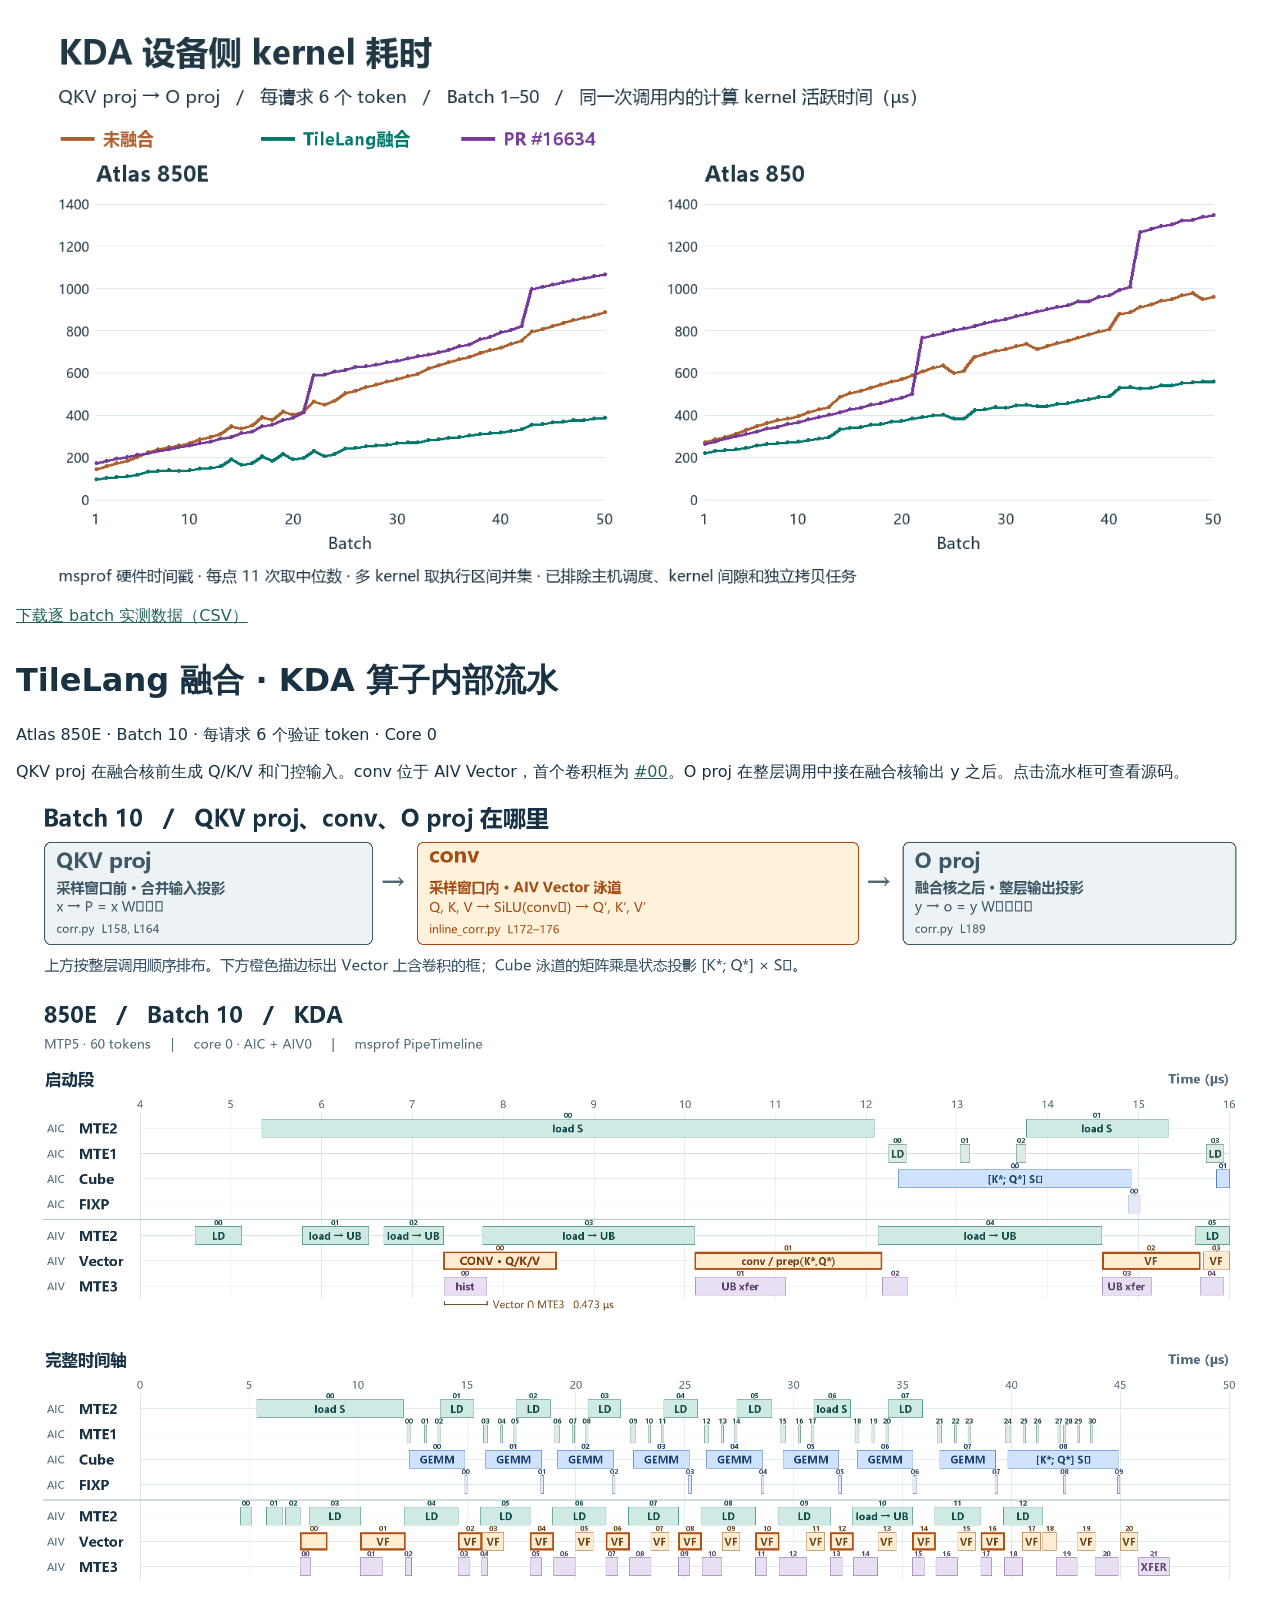
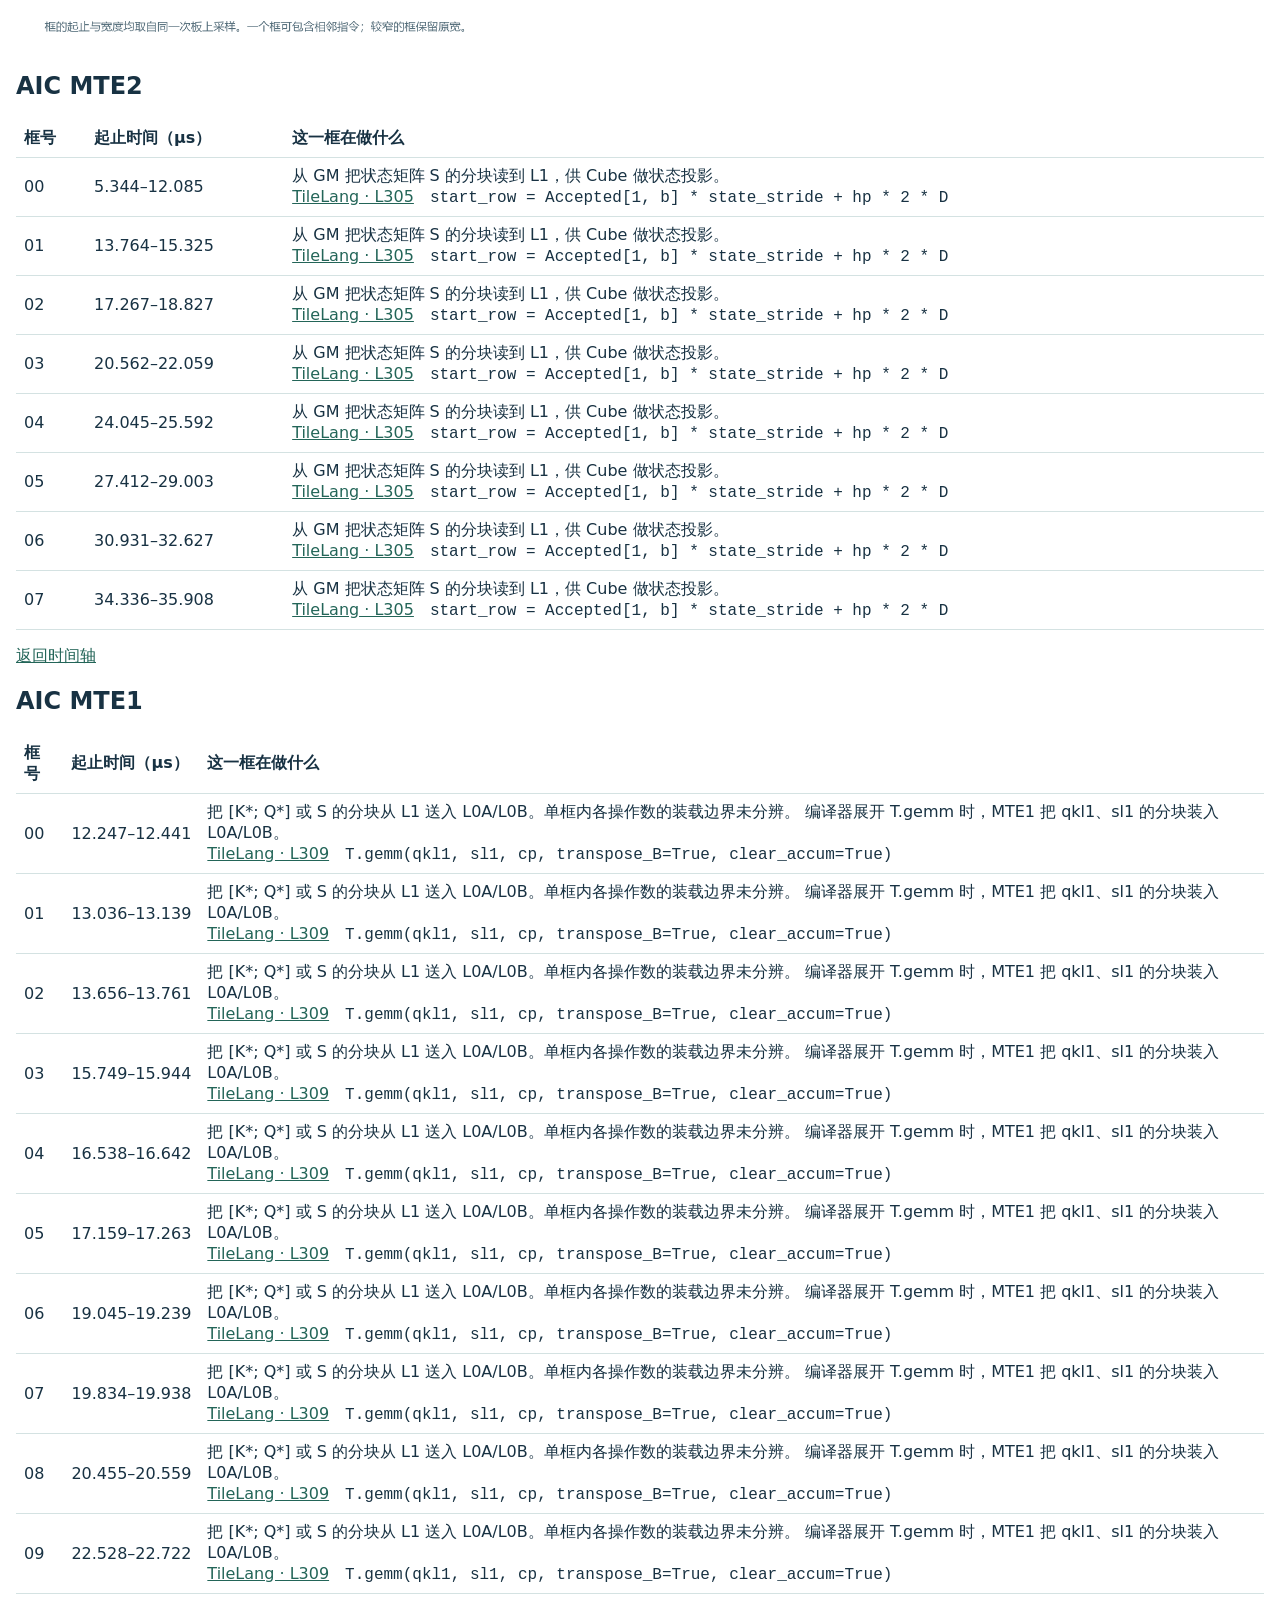
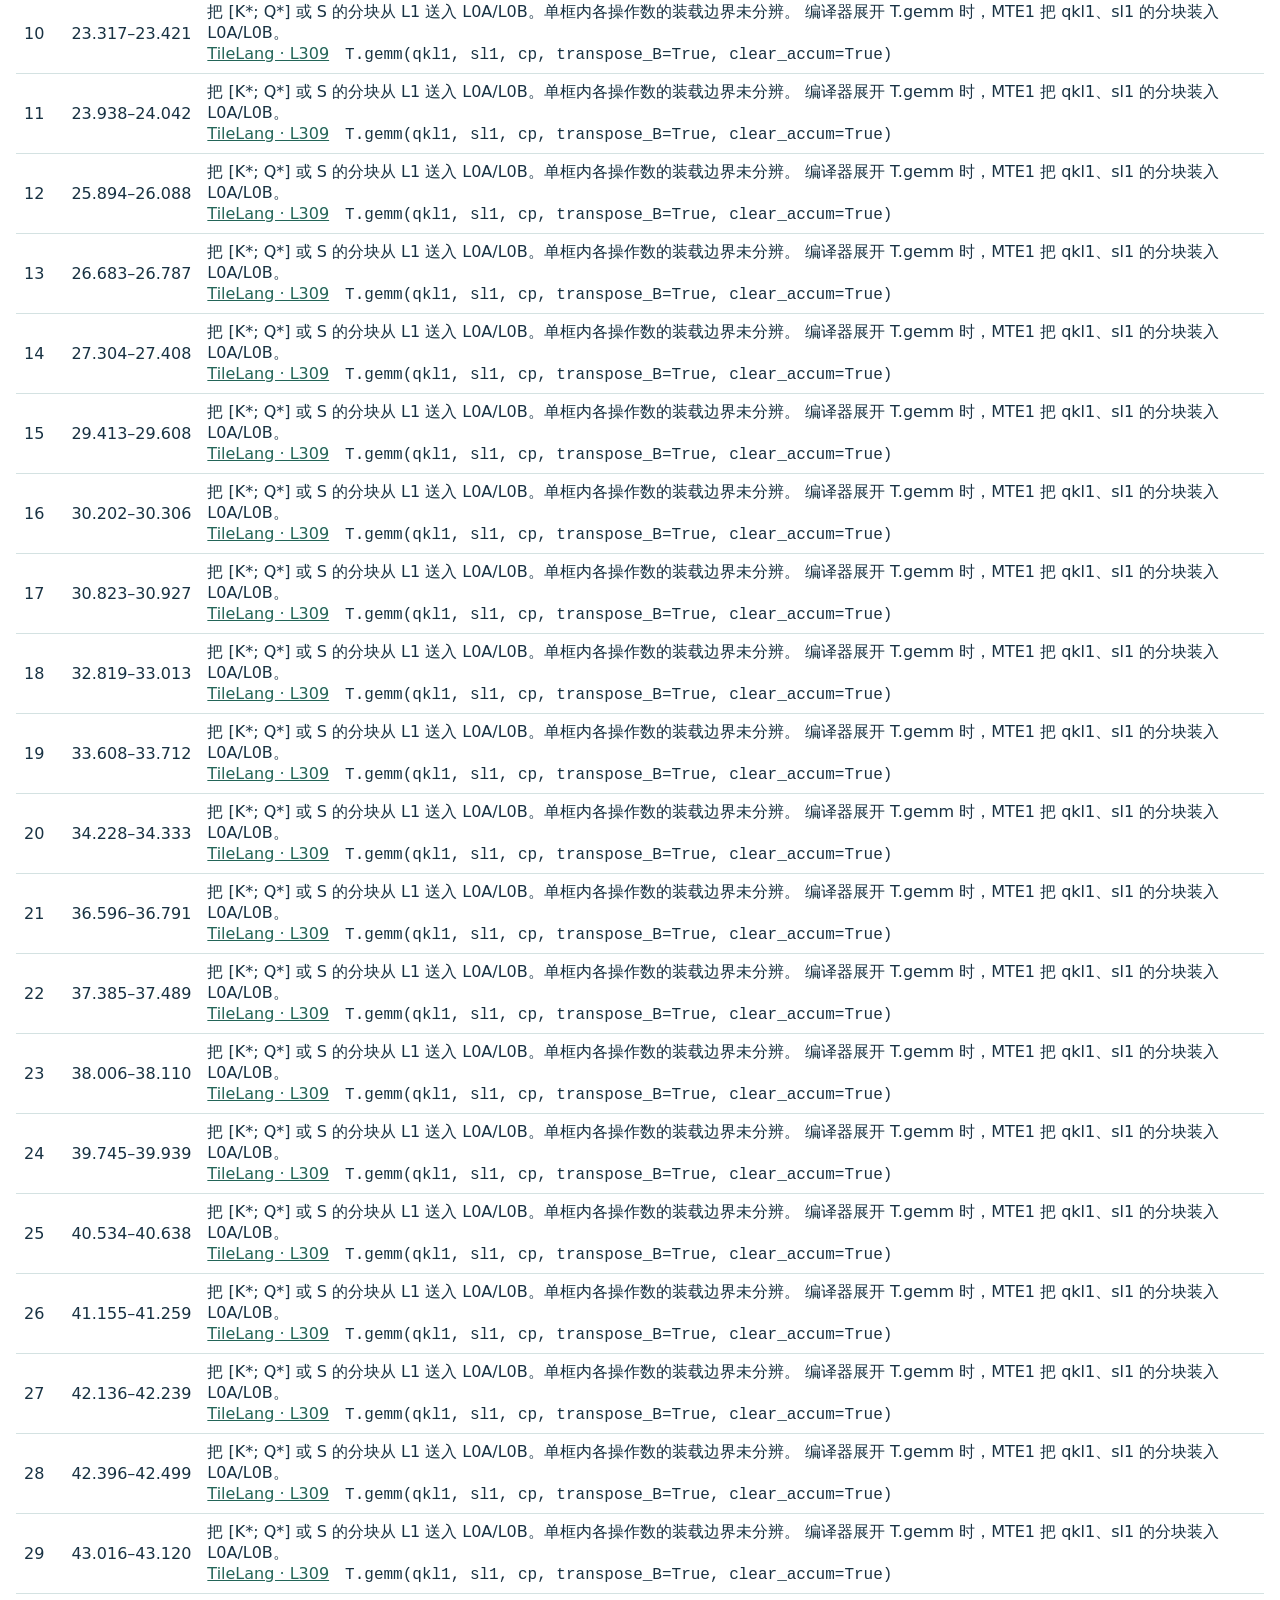
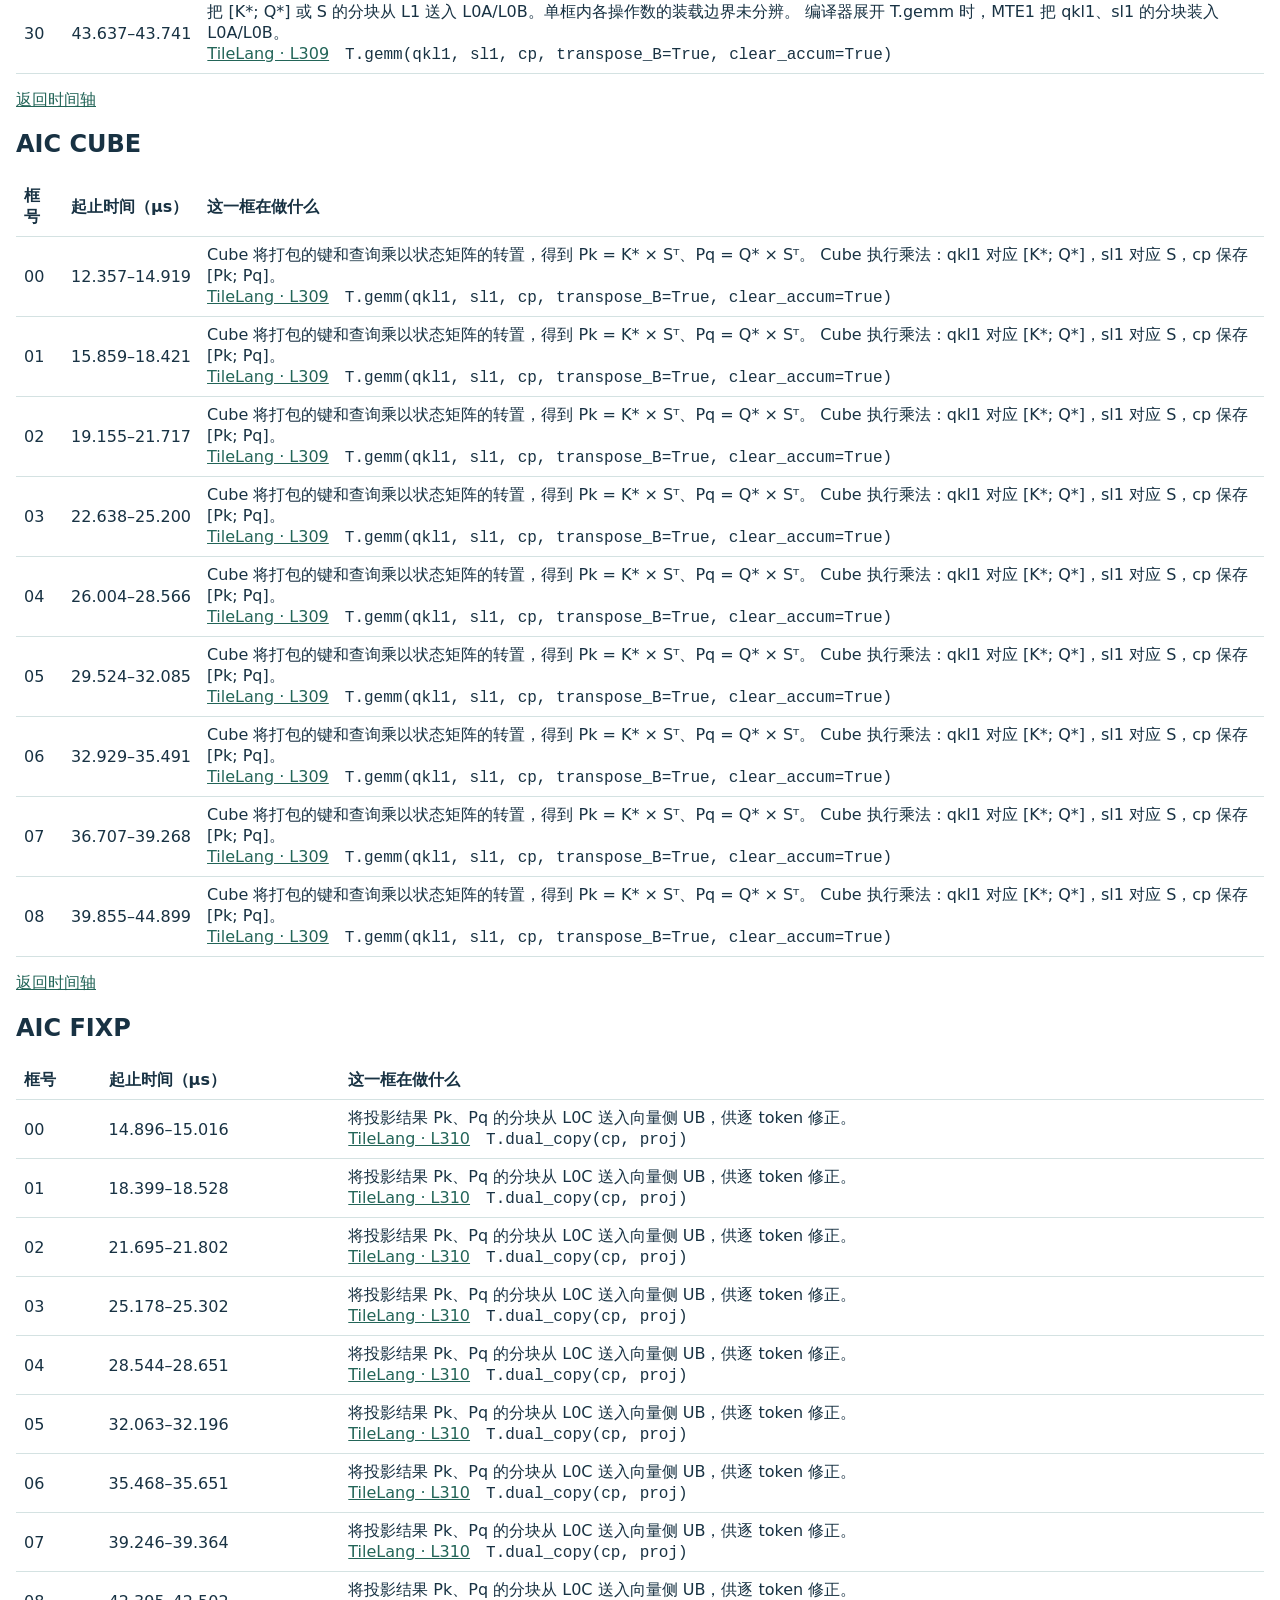
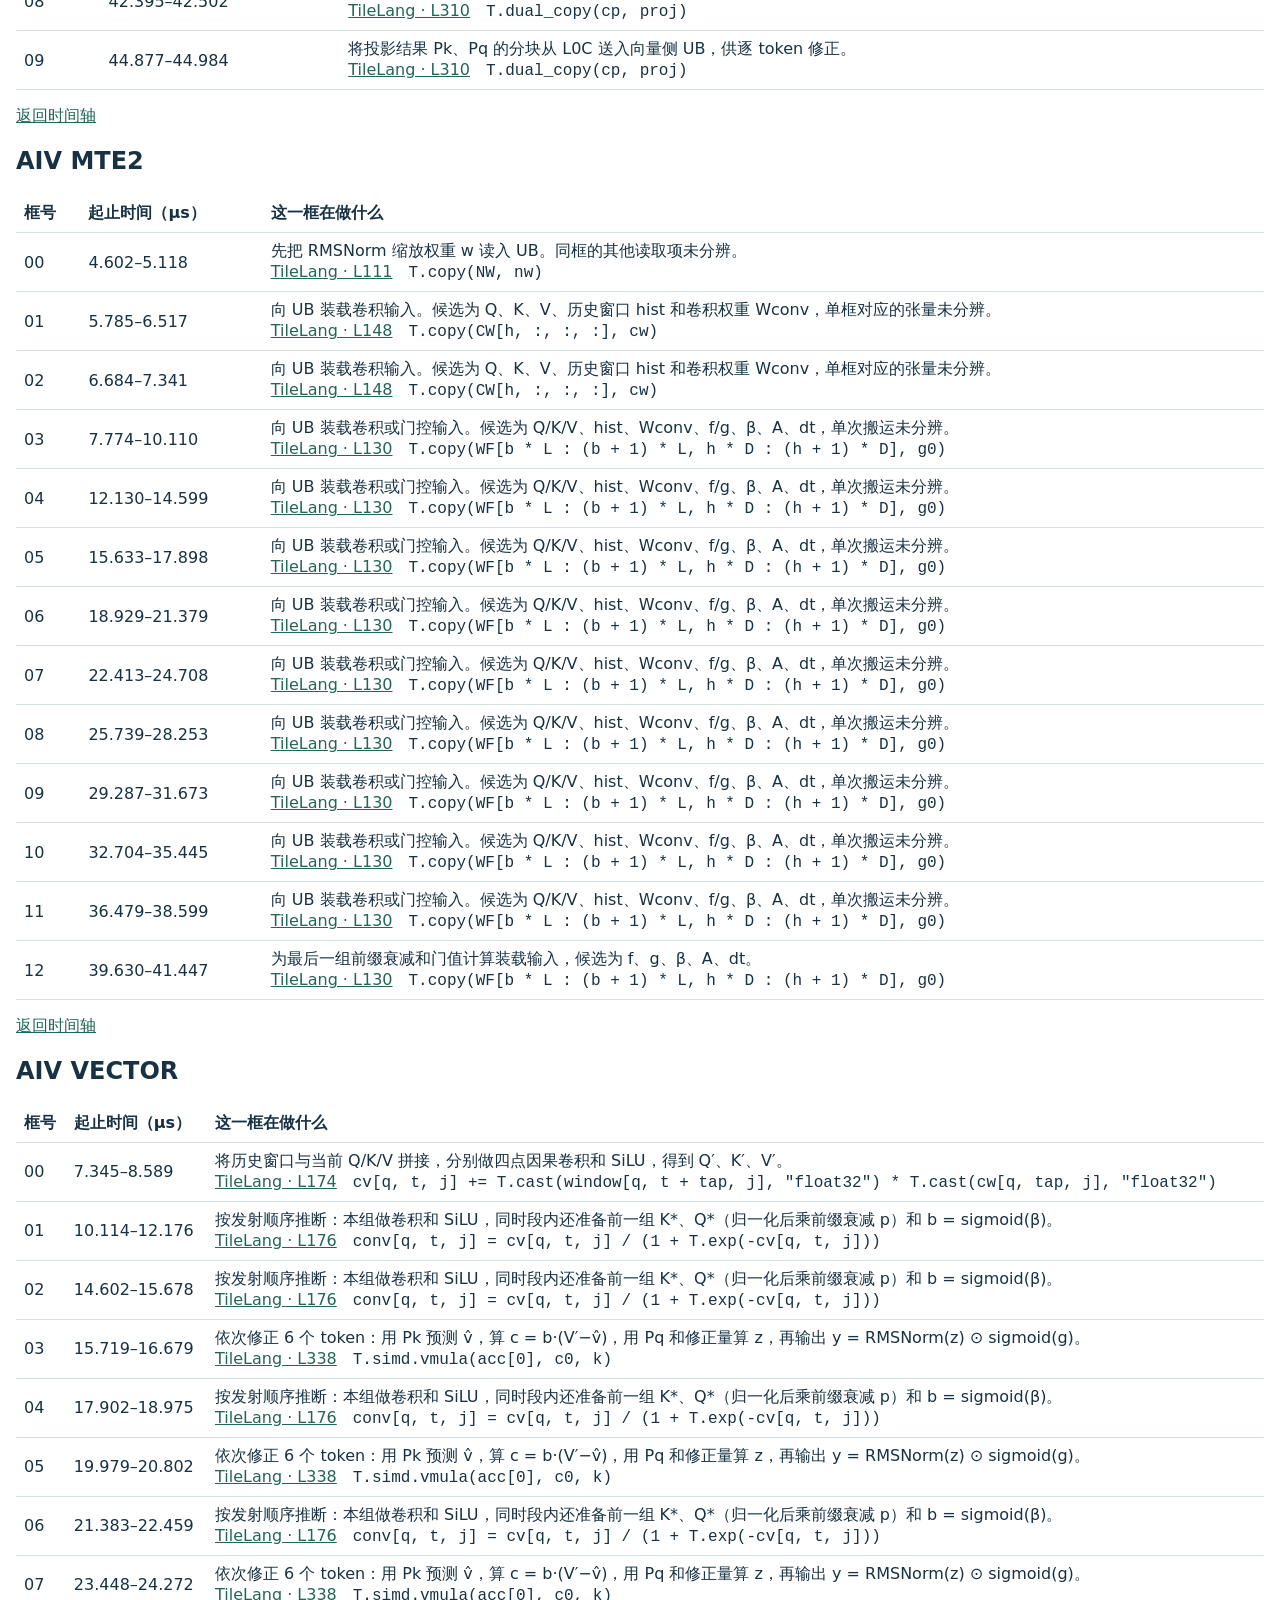
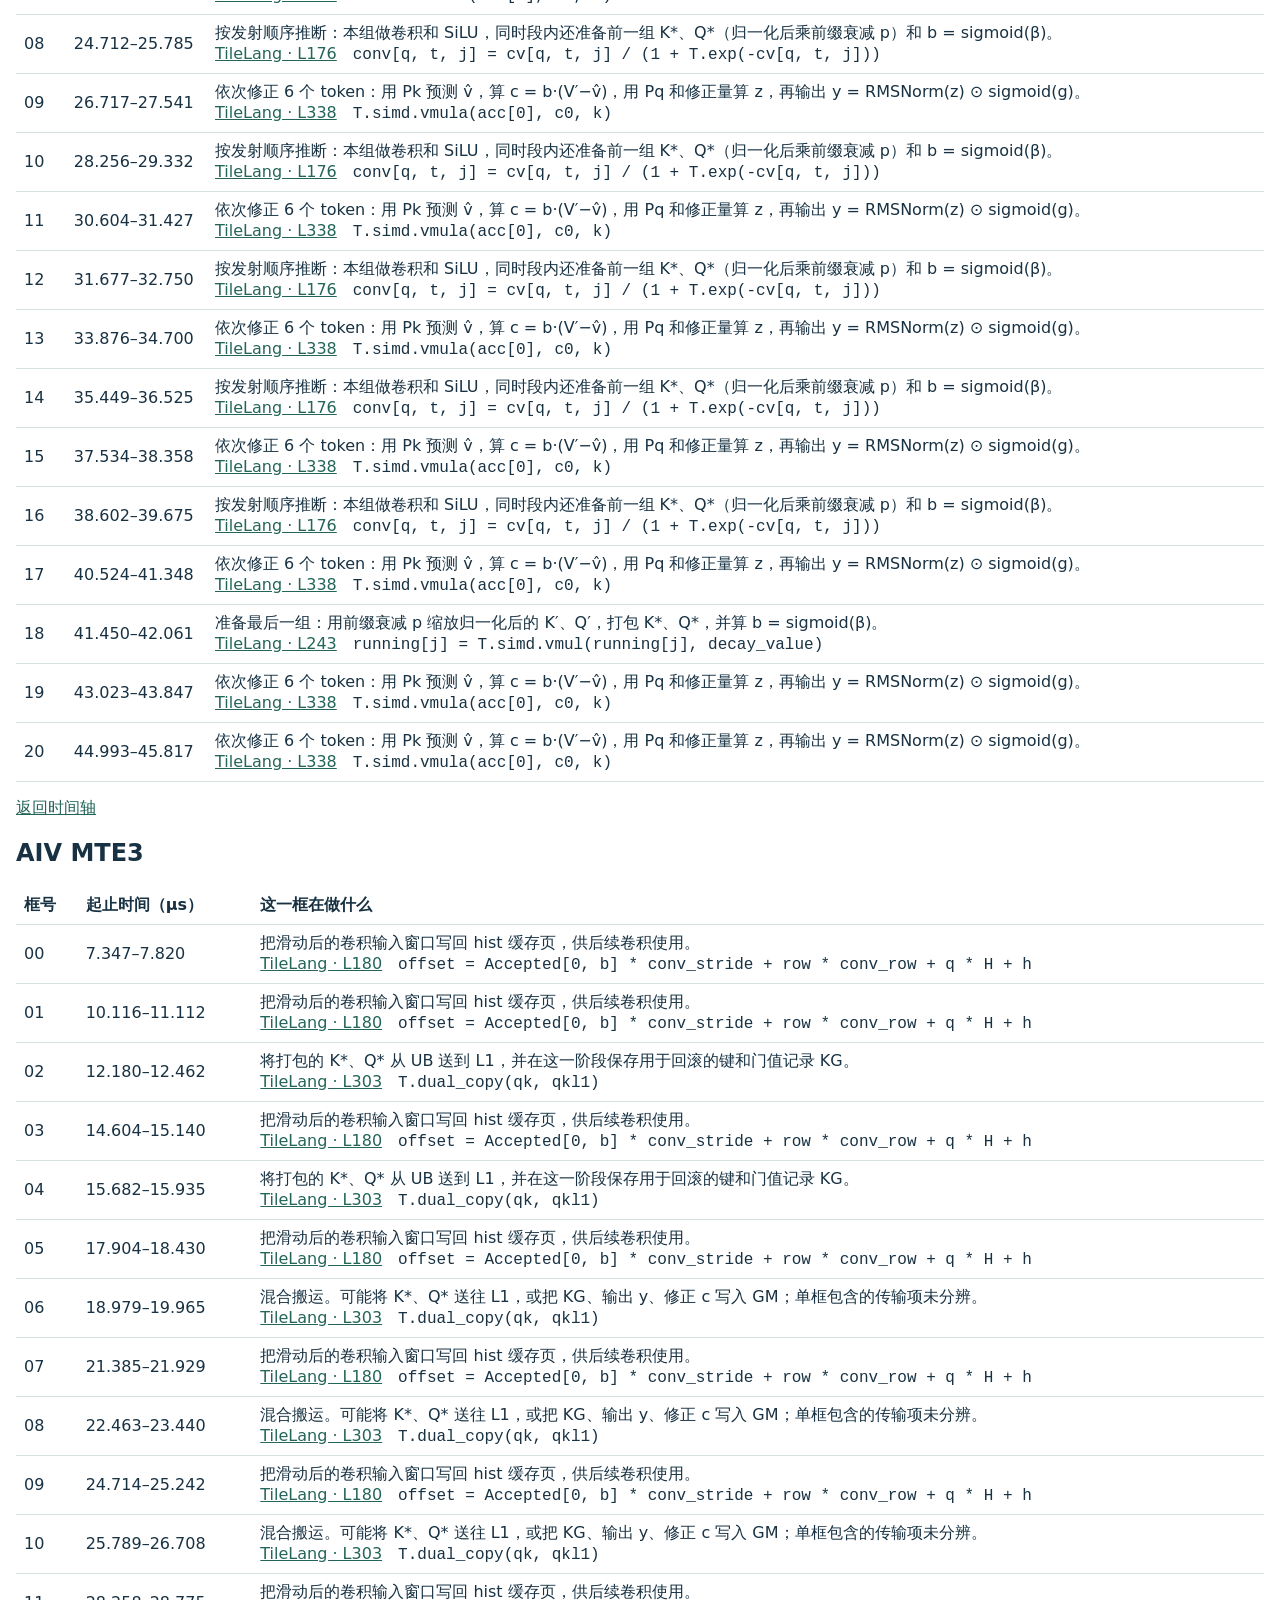
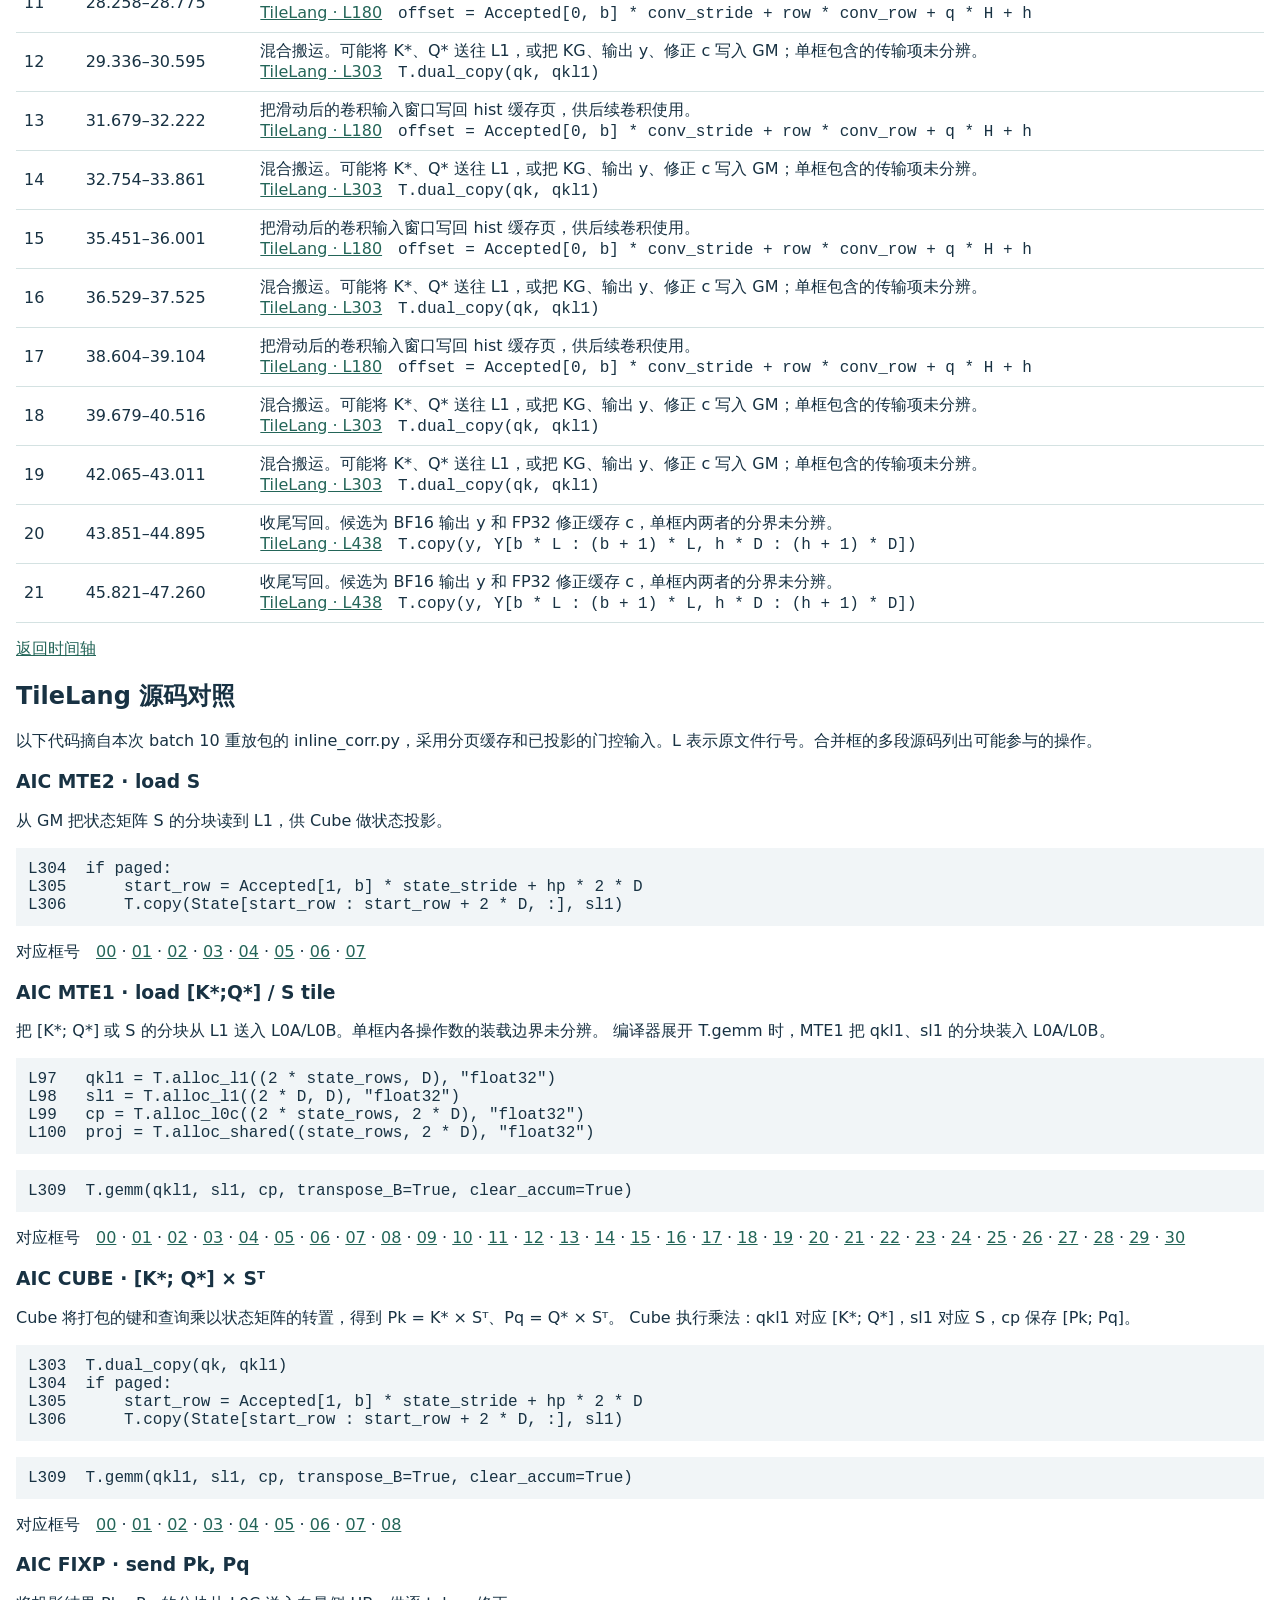
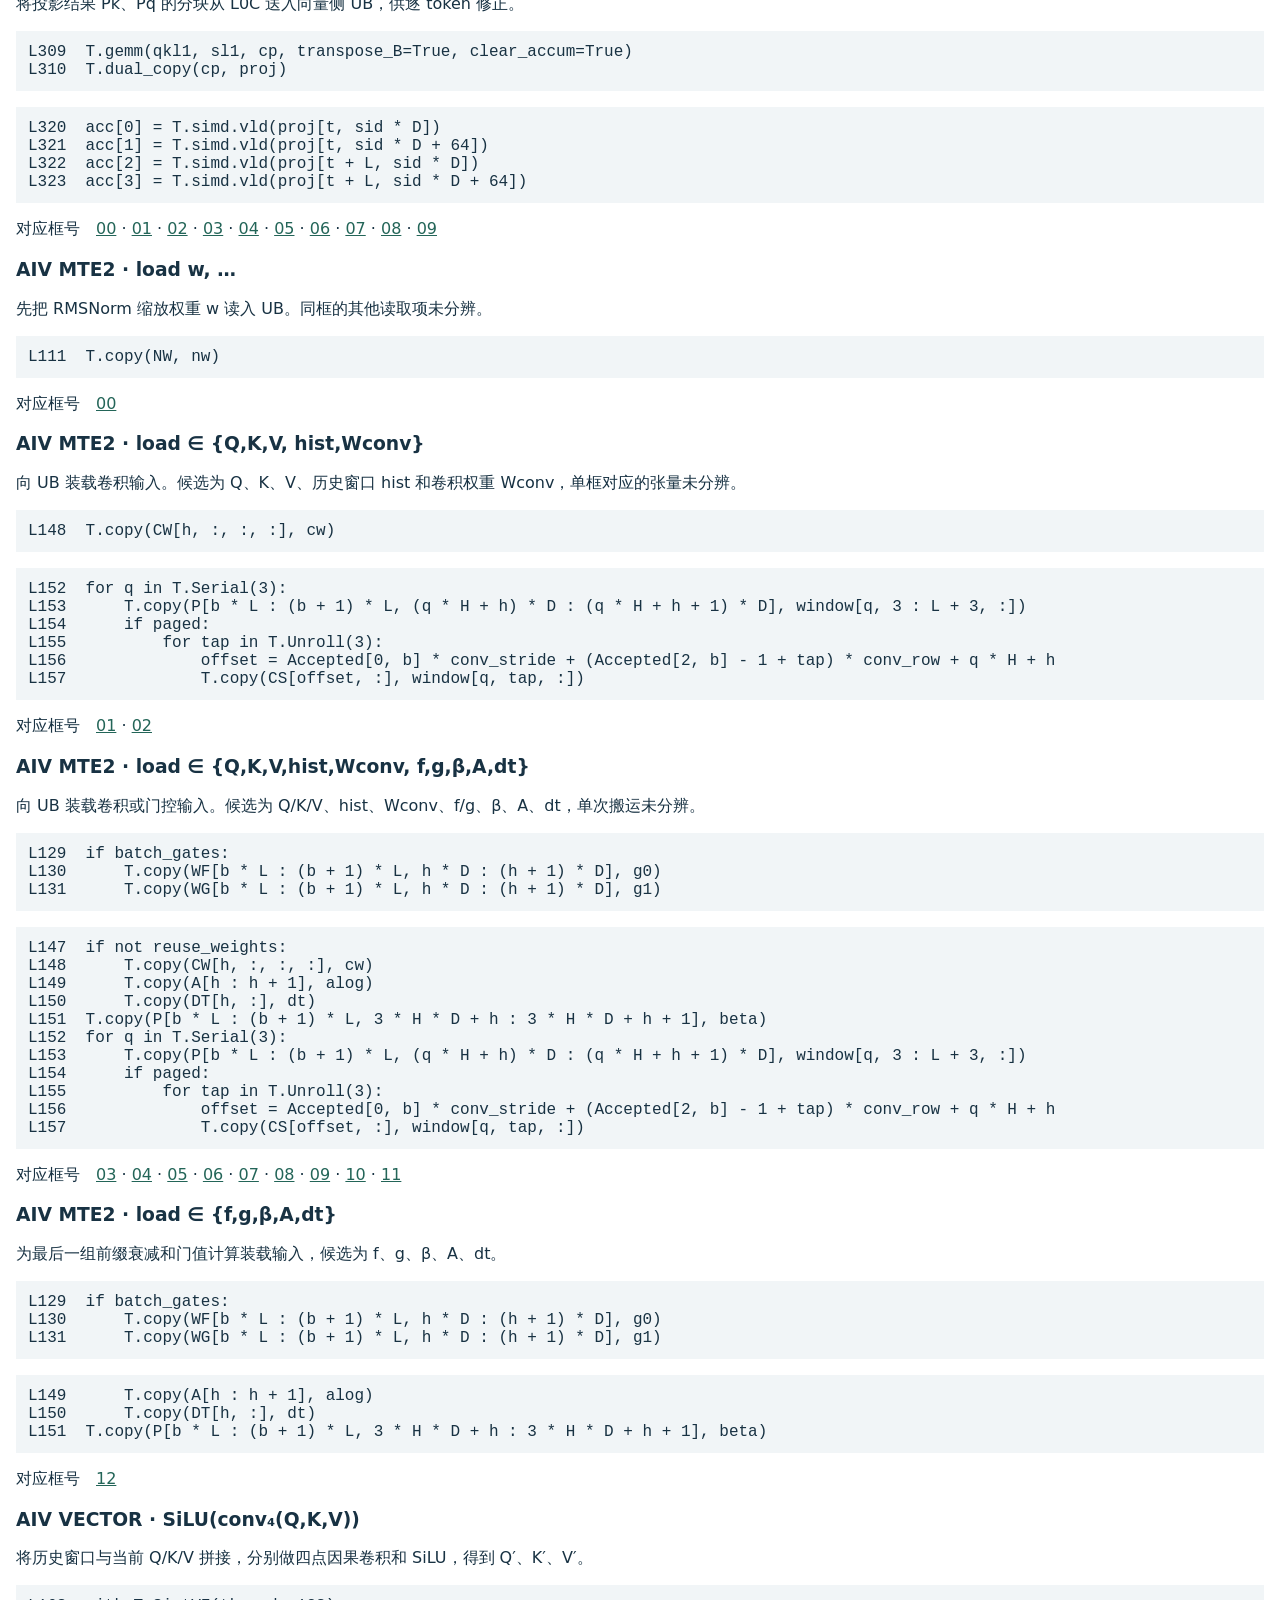
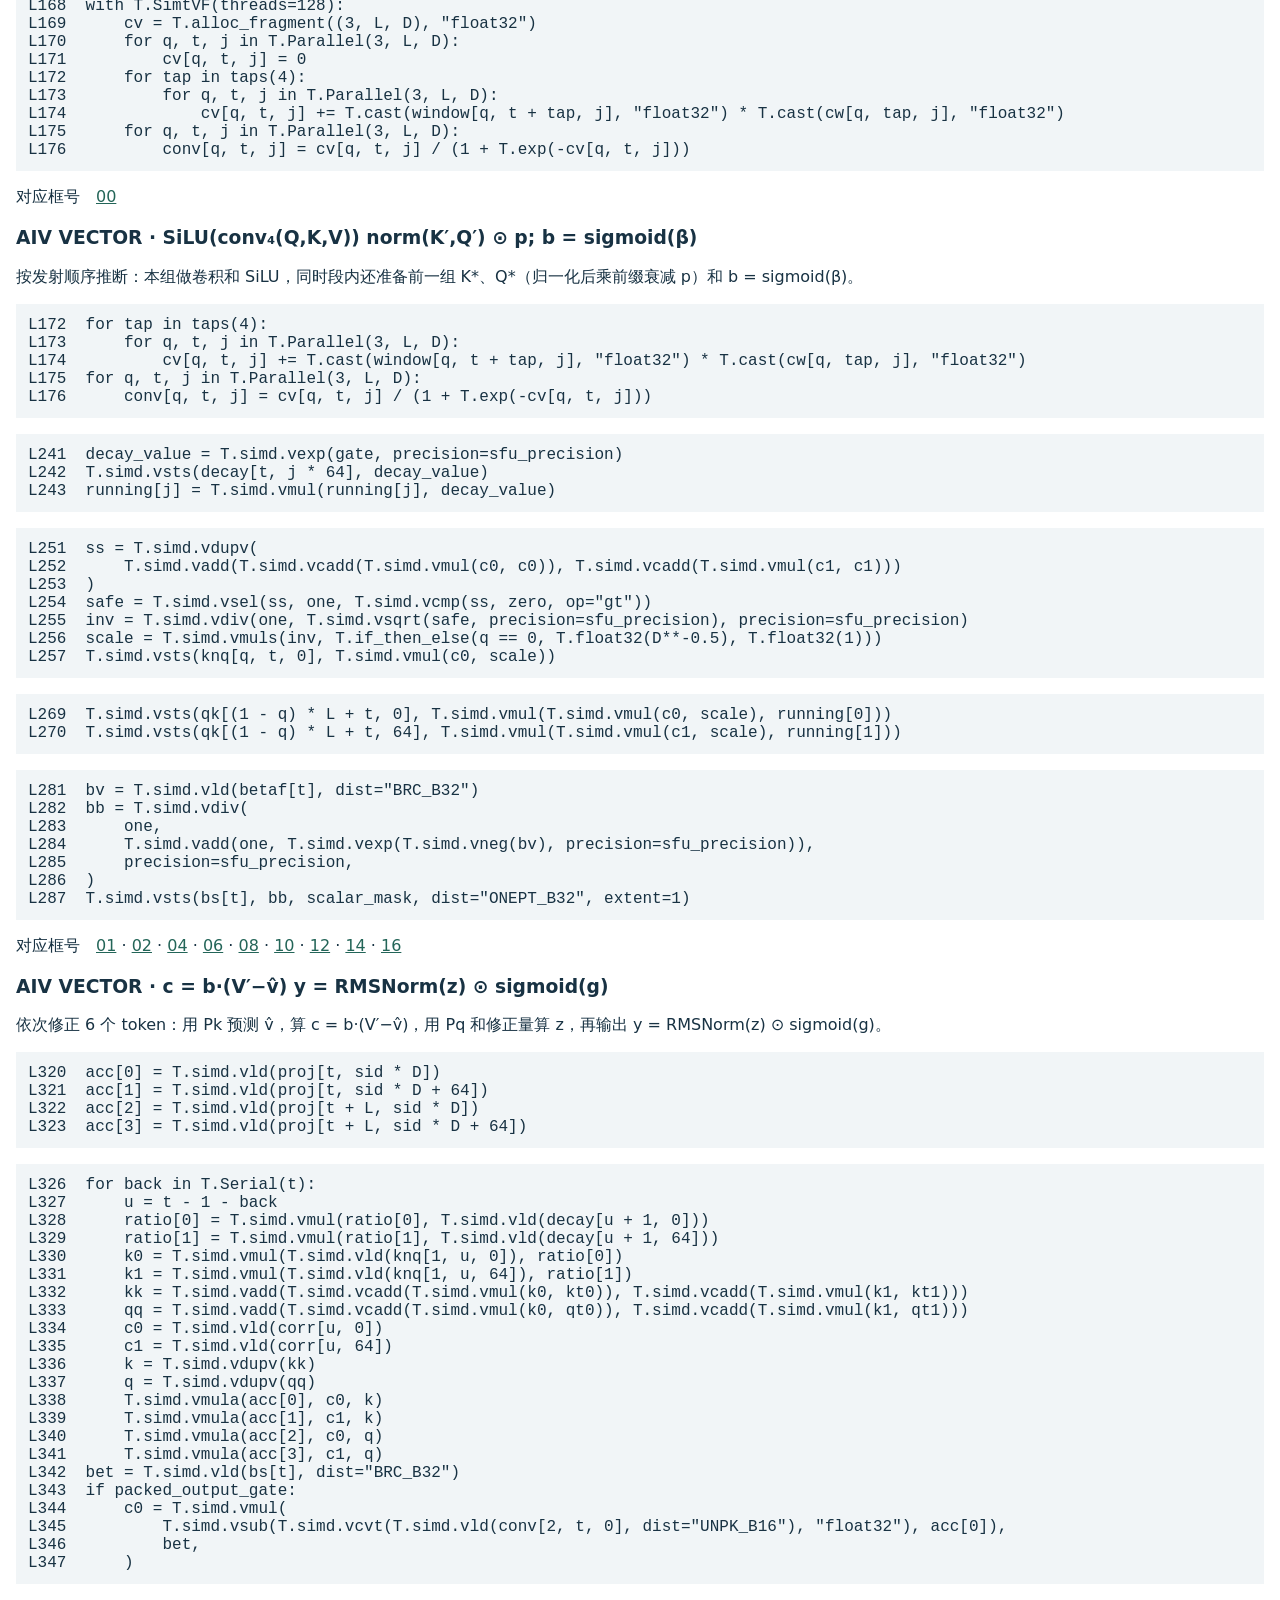
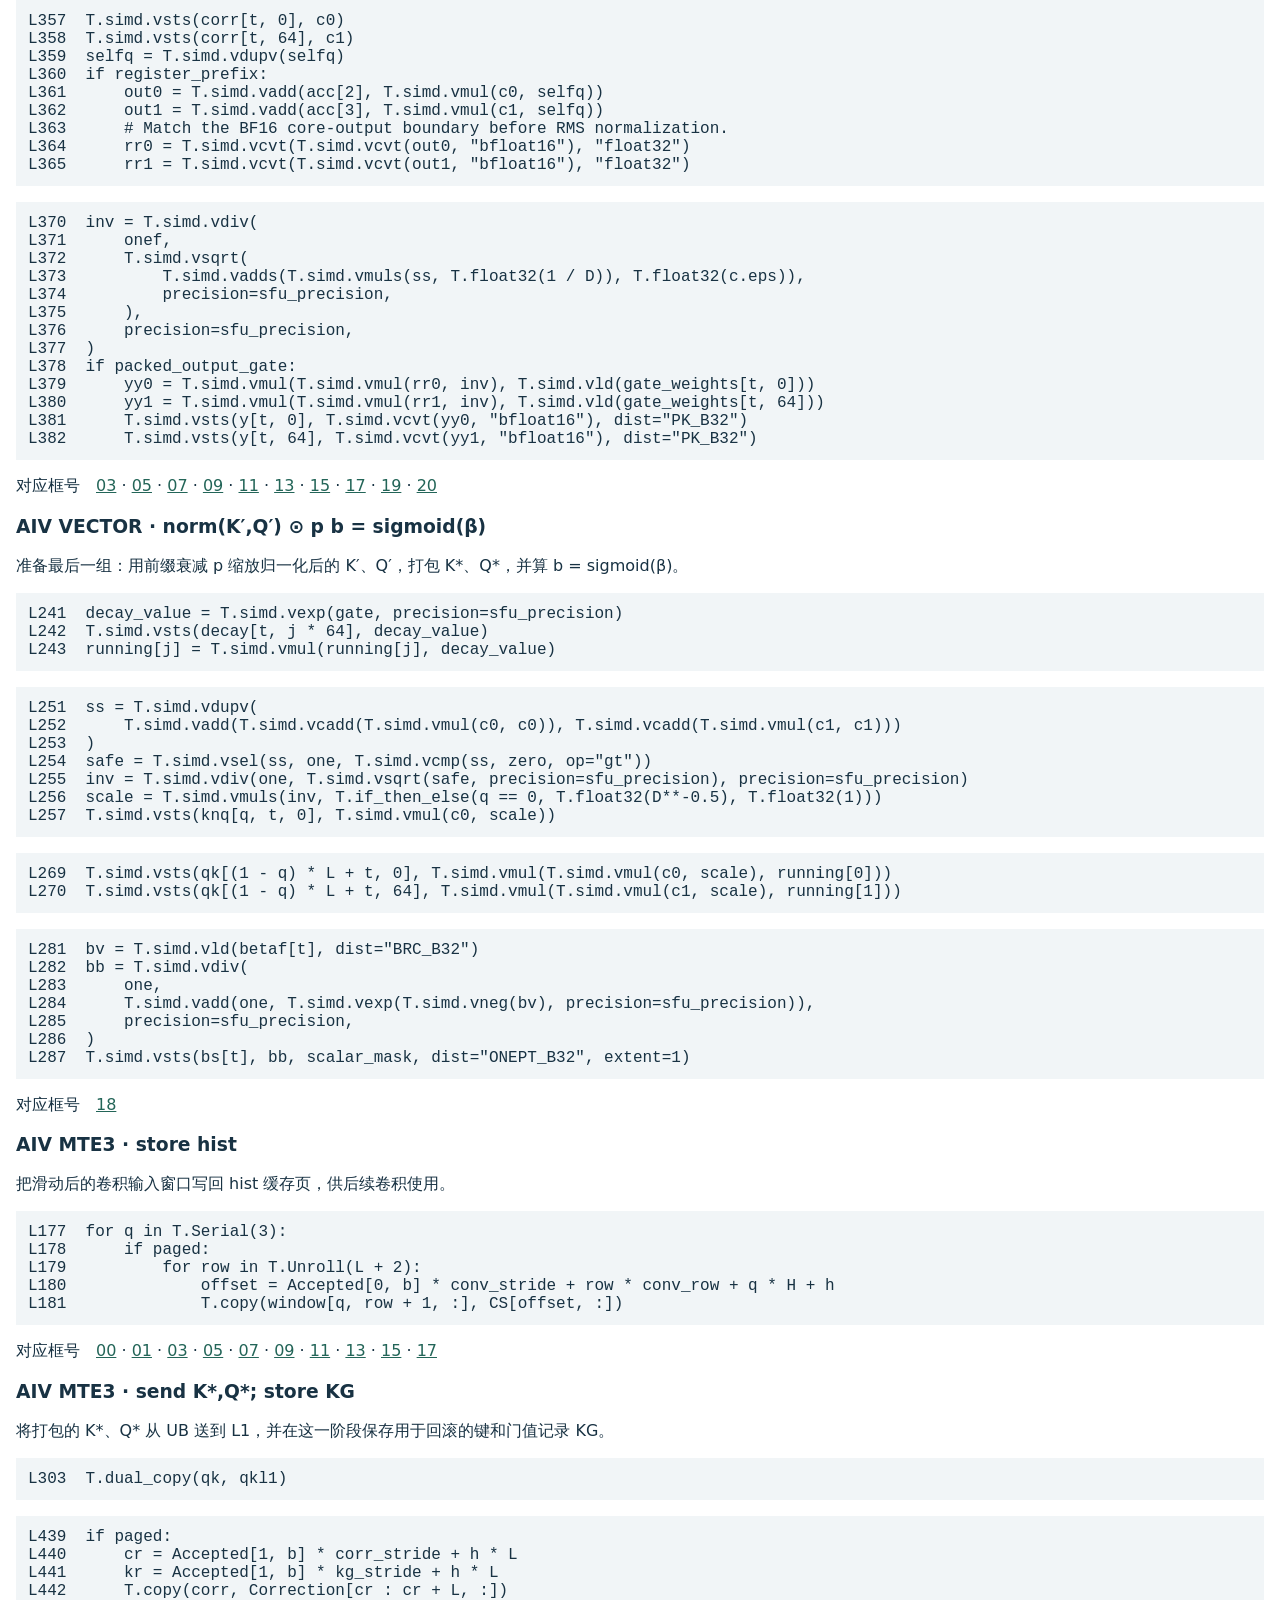
==== commit bf909d73: "Show the three KDA device timing curves above the pipeline timeline" ====
--- a/assets/glm53-tilelang-kda-timeline.html
+++ b/assets/glm53-tilelang-kda-timeline.html
@@ -1,4 +1,6 @@
-<!doctype html><html lang="zh-CN"><meta charset="utf-8"><meta name="viewport" content="width=device-width, initial-scale=1"><title>850E Batch 10 · 逐框流水</title><style>body{font:16px system-ui;color:#183243;max-width:1400px;margin:auto;padding:16px}svg{width:100%;height:auto}svg rect{fill:transparent}svg a:hover rect,svg a:focus rect{fill:#f6c43c88;stroke:#9b7100}tr:target{background:#fff0b9}td,th{text-align:left;border-bottom:1px solid #d4e2e2;padding:8px}table{border-collapse:collapse;width:100%}td:first-child,td:nth-child(2){white-space:nowrap}a{color:#236558}</style><h1>TileLang 融合 · KDA 算子内部流水</h1><p>Atlas 850E · Batch 10 · 每请求 6 个验证 token · Core 0</p><p>QKV proj 在融合核前生成 Q/K/V 和门控输入。conv 位于 AIV Vector，首个卷积框为 <a href='#lane-5-0'>#00</a>。O proj 在整层调用中接在融合核输出 y 之后。点击流水框可查看源码。</p><svg id="timeline" viewBox="0 0 2220 1511" xmlns="http://www.w3.org/2000/svg"><image width="2220" height="1511" href="[data-uri]"/><a href="#lane-0-0"><title>MTE2 #00 · load S</title><rect x="437" y="569" width="1090" height="32"/></a><a href="#lane-0-1"><title>MTE2 #01 · load S</title><rect x="1797" y="569" width="253" height="32"/></a><a href="#lane-0-0"><title>MTE2 #00 · load S</title><rect x="428" y="1068" width="262" height="32"/></a><a href="#lane-0-1"><title>MTE2 #01 · load S</title><rect x="754" y="1068" width="61" height="32"/></a><a href="#lane-0-2"><title>MTE2 #02 · load S</title><rect x="889" y="1068" width="62" height="32"/></a><a href="#lane-0-3"><title>MTE2 #03 · load S</title><rect x="1017" y="1068" width="59" height="32"/></a><a href="#lane-0-4"><title>MTE2 #04 · load S</title><rect x="1152" y="1068" width="61" height="32"/></a><a href="#lane-0-5"><title>MTE2 #05 · load S</title><rect x="1282" y="1068" width="63" height="32"/></a><a href="#lane-0-6"><title>MTE2 #06 · load S</title><rect x="1419" y="1068" width="66" height="32"/></a><a href="#lane-0-7"><title>MTE2 #07 · load S</title><rect x="1551" y="1068" width="62" height="32"/></a><a href="#lane-1-0"><title>MTE1 #00 · load [K*;Q*] / S tile</title><rect x="1552" y="614" width="32" height="32"/></a><a href="#lane-1-1"><title>MTE1 #01 · load [K*;Q*] / S tile</title><rect x="1679" y="614" width="18" height="32"/></a><a href="#lane-1-2"><title>MTE1 #02 · load [K*;Q*] / S tile</title><rect x="1779" y="614" width="18" height="32"/></a><a href="#lane-1-3"><title>MTE1 #03 · load [K*;Q*] / S tile</title><rect x="2117" y="614" width="32" height="32"/></a><a href="#lane-1-0"><title>MTE1 #00 · load [K*;Q*] / S tile</title><rect x="695" y="1113" width="8" height="32"/></a><a href="#lane-1-1"><title>MTE1 #01 · load [K*;Q*] / S tile</title><rect x="726" y="1113" width="5" height="32"/></a><a href="#lane-1-2"><title>MTE1 #02 · load [K*;Q*] / S tile</title><rect x="750" y="1113" width="5" height="32"/></a><a href="#lane-1-3"><title>MTE1 #03 · load [K*;Q*] / S tile</title><rect x="831" y="1113" width="8" height="32"/></a><a href="#lane-1-4"><title>MTE1 #04 · load [K*;Q*] / S tile</title><rect x="861" y="1113" width="5" height="32"/></a><a href="#lane-1-5"><title>MTE1 #05 · load [K*;Q*] / S tile</title><rect x="885" y="1113" width="5" height="32"/></a><a href="#lane-1-6"><title>MTE1 #06 · load [K*;Q*] / S tile</title><rect x="958" y="1113" width="9" height="32"/></a><a href="#lane-1-7"><title>MTE1 #07 · load [K*;Q*] / S tile</title><rect x="989" y="1113" width="5" height="32"/></a><a href="#lane-1-8"><title>MTE1 #08 · load [K*;Q*] / S tile</title><rect x="1013" y="1113" width="5" height="32"/></a><a href="#lane-1-9"><title>MTE1 #09 · load [K*;Q*] / S tile</title><rect x="1093" y="1113" width="9" height="32"/></a><a href="#lane-1-10"><title>MTE1 #10 · load [K*;Q*] / S tile</title><rect x="1124" y="1113" width="5" height="32"/></a><a href="#lane-1-11"><title>MTE1 #11 · load [K*;Q*] / S tile</title><rect x="1148" y="1113" width="5" height="32"/></a><a href="#lane-1-12"><title>MTE1 #12 · load [K*;Q*] / S tile</title><rect x="1224" y="1113" width="8" height="32"/></a><a href="#lane-1-13"><title>MTE1 #13 · load [K*;Q*] / S tile</title><rect x="1254" y="1113" width="5" height="32"/></a><a href="#lane-1-14"><title>MTE1 #14 · load [K*;Q*] / S tile</title><rect x="1278" y="1113" width="5" height="32"/></a><a href="#lane-1-15"><title>MTE1 #15 · load [K*;Q*] / S tile</title><rect x="1360" y="1113" width="9" height="32"/></a><a href="#lane-1-16"><title>MTE1 #16 · load [K*;Q*] / S tile</title><rect x="1391" y="1113" width="5" height="32"/></a><a href="#lane-1-17"><title>MTE1 #17 · load [K*;Q*] / S tile</title><rect x="1415" y="1113" width="5" height="32"/></a><a href="#lane-1-18"><title>MTE1 #18 · load [K*;Q*] / S tile</title><rect x="1492" y="1113" width="8" height="32"/></a><a href="#lane-1-19"><title>MTE1 #19 · load [K*;Q*] / S tile</title><rect x="1522" y="1113" width="5" height="32"/></a><a href="#lane-1-20"><title>MTE1 #20 · load [K*;Q*] / S tile</title><rect x="1547" y="1113" width="5" height="32"/></a><a href="#lane-1-21"><title>MTE1 #21 · load [K*;Q*] / S tile</title><rect x="1638" y="1113" width="9" height="32"/></a><a href="#lane-1-22"><title>MTE1 #22 · load [K*;Q*] / S tile</title><rect x="1669" y="1113" width="5" height="32"/></a><a href="#lane-1-23"><title>MTE1 #23 · load [K*;Q*] / S tile</title><rect x="1693" y="1113" width="5" height="32"/></a><a href="#lane-1-24"><title>MTE1 #24 · load [K*;Q*] / S tile</title><rect x="1760" y="1113" width="9" height="32"/></a><a href="#lane-1-25"><title>MTE1 #25 · load [K*;Q*] / S tile</title><rect x="1791" y="1113" width="5" height="32"/></a><a href="#lane-1-26"><title>MTE1 #26 · load [K*;Q*] / S tile</title><rect x="1815" y="1113" width="5" height="32"/></a><a href="#lane-1-27"><title>MTE1 #27 · load [K*;Q*] / S tile</title><rect x="1853" y="1113" width="5" height="32"/></a><a href="#lane-1-28"><title>MTE1 #28 · load [K*;Q*] / S tile</title><rect x="1863" y="1113" width="5" height="32"/></a><a href="#lane-1-29"><title>MTE1 #29 · load [K*;Q*] / S tile</title><rect x="1887" y="1113" width="5" height="32"/></a><a href="#lane-1-30"><title>MTE1 #30 · load [K*;Q*] / S tile</title><rect x="1911" y="1113" width="5" height="32"/></a><a href="#lane-2-0"><title>CUBE #00 · [K*; Q*] × Sᵀ</title><rect x="1569" y="659" width="415" height="32"/></a><a href="#lane-2-1"><title>CUBE #01 · [K*; Q*] × Sᵀ</title><rect x="2135" y="659" width="23" height="32"/></a><a href="#lane-2-0"><title>CUBE #00 · [K*; Q*] × Sᵀ</title><rect x="699" y="1158" width="100" height="32"/></a><a href="#lane-2-1"><title>CUBE #01 · [K*; Q*] × Sᵀ</title><rect x="835" y="1158" width="100" height="32"/></a><a href="#lane-2-2"><title>CUBE #02 · [K*; Q*] × Sᵀ</title><rect x="963" y="1158" width="100" height="32"/></a><a href="#lane-2-3"><title>CUBE #03 · [K*; Q*] × Sᵀ</title><rect x="1098" y="1158" width="100" height="32"/></a><a href="#lane-2-4"><title>CUBE #04 · [K*; Q*] × Sᵀ</title><rect x="1228" y="1158" width="100" height="32"/></a><a href="#lane-2-5"><title>CUBE #05 · [K*; Q*] × Sᵀ</title><rect x="1364" y="1158" width="100" height="32"/></a><a href="#lane-2-6"><title>CUBE #06 · [K*; Q*] × Sᵀ</title><rect x="1496" y="1158" width="100" height="32"/></a><a href="#lane-2-7"><title>CUBE #07 · [K*; Q*] × Sᵀ</title><rect x="1643" y="1158" width="100" height="32"/></a><a href="#lane-2-8"><title>CUBE #08 · [K*; Q*] × Sᵀ</title><rect x="1764" y="1158" width="197" height="32"/></a><a href="#lane-3-0"><title>FIXP #00 · send Pk, Pq</title><rect x="1979" y="704" width="21" height="32"/></a><a href="#lane-3-0"><title>FIXP #00 · send Pk, Pq</title><rect x="798" y="1203" width="5" height="32"/></a><a href="#lane-3-1"><title>FIXP #01 · send Pk, Pq</title><rect x="933" y="1203" width="6" height="32"/></a><a href="#lane-3-2"><title>FIXP #02 · send Pk, Pq</title><rect x="1061" y="1203" width="5" height="32"/></a><a href="#lane-3-3"><title>FIXP #03 · send Pk, Pq</title><rect x="1196" y="1203" width="6" height="32"/></a><a href="#lane-3-4"><title>FIXP #04 · send Pk, Pq</title><rect x="1326" y="1203" width="5" height="32"/></a><a href="#lane-3-5"><title>FIXP #05 · send Pk, Pq</title><rect x="1463" y="1203" width="6" height="32"/></a><a href="#lane-3-6"><title>FIXP #06 · send Pk, Pq</title><rect x="1595" y="1203" width="8" height="32"/></a><a href="#lane-3-7"><title>FIXP #07 · send Pk, Pq</title><rect x="1741" y="1203" width="5" height="32"/></a><a href="#lane-3-8"><title>FIXP #08 · send Pk, Pq</title><rect x="1863" y="1203" width="5" height="32"/></a><a href="#lane-3-9"><title>FIXP #09 · send Pk, Pq</title><rect x="1959" y="1203" width="5" height="32"/></a><a href="#lane-4-0"><title>MTE2 #00 · load w, …</title><rect x="318" y="760" width="84" height="32"/></a><a href="#lane-4-1"><title>MTE2 #01 · load ∈ {Q,K,V, hist,Wconv}</title><rect x="509" y="760" width="119" height="32"/></a><a href="#lane-4-2"><title>MTE2 #02 · load ∈ {Q,K,V, hist,Wconv}</title><rect x="654" y="760" width="107" height="32"/></a><a href="#lane-4-3"><title>MTE2 #03 · load ∈ {Q,K,V,hist,Wconv, f,g,β,A,dt}</title><rect x="830" y="760" width="378" height="32"/></a><a href="#lane-4-4"><title>MTE2 #04 · load ∈ {Q,K,V,hist,Wconv, f,g,β,A,dt}</title><rect x="1533" y="760" width="399" height="32"/></a><a href="#lane-4-5"><title>MTE2 #05 · load ∈ {Q,K,V,hist,Wconv, f,g,β,A,dt}</title><rect x="2098" y="760" width="60" height="32"/></a><a href="#lane-4-0"><title>MTE2 #00 · load w, …</title><rect x="399" y="1259" width="21" height="32"/></a><a href="#lane-4-1"><title>MTE2 #01 · load ∈ {Q,K,V, hist,Wconv}</title><rect x="445" y="1259" width="29" height="32"/></a><a href="#lane-4-2"><title>MTE2 #02 · load ∈ {Q,K,V, hist,Wconv}</title><rect x="479" y="1259" width="27" height="32"/></a><a href="#lane-4-3"><title>MTE2 #03 · load ∈ {Q,K,V,hist,Wconv, f,g,β,A,dt}</title><rect x="522" y="1259" width="91" height="32"/></a><a href="#lane-4-4"><title>MTE2 #04 · load ∈ {Q,K,V,hist,Wconv, f,g,β,A,dt}</title><rect x="690" y="1259" width="97" height="32"/></a><a href="#lane-4-5"><title>MTE2 #05 · load ∈ {Q,K,V,hist,Wconv, f,g,β,A,dt}</title><rect x="826" y="1259" width="89" height="32"/></a><a href="#lane-4-6"><title>MTE2 #06 · load ∈ {Q,K,V,hist,Wconv, f,g,β,A,dt}</title><rect x="954" y="1259" width="96" height="32"/></a><a href="#lane-4-7"><title>MTE2 #07 · load ∈ {Q,K,V,hist,Wconv, f,g,β,A,dt}</title><rect x="1089" y="1259" width="90" height="32"/></a><a href="#lane-4-8"><title>MTE2 #08 · load ∈ {Q,K,V,hist,Wconv, f,g,β,A,dt}</title><rect x="1218" y="1259" width="98" height="32"/></a><a href="#lane-4-9"><title>MTE2 #09 · load ∈ {Q,K,V,hist,Wconv, f,g,β,A,dt}</title><rect x="1355" y="1259" width="94" height="32"/></a><a href="#lane-4-10"><title>MTE2 #10 · load ∈ {Q,K,V,hist,Wconv, f,g,β,A,dt}</title><rect x="1487" y="1259" width="108" height="32"/></a><a href="#lane-4-11"><title>MTE2 #11 · load ∈ {Q,K,V,hist,Wconv, f,g,β,A,dt}</title><rect x="1634" y="1259" width="83" height="32"/></a><a href="#lane-4-12"><title>MTE2 #12 · load ∈ {f,g,β,A,dt}</title><rect x="1756" y="1259" width="71" height="32"/></a><a href="#lane-5-0"><title>VECTOR #00 · SiLU(conv₄(Q,K,V))</title><rect x="760" y="805" width="202" height="32"/></a><a href="#lane-5-1"><title>VECTOR #01 · SiLU(conv₄(Q,K,V)) norm(K′,Q′) ⊙ p; b = sigmoid(β)</title><rect x="1207" y="805" width="334" height="32"/></a><a href="#lane-5-2"><title>VECTOR #02 · SiLU(conv₄(Q,K,V)) norm(K′,Q′) ⊙ p; b = sigmoid(β)</title><rect x="1932" y="805" width="175" height="32"/></a><a href="#lane-5-3"><title>VECTOR #03 · c = b·(V′−v̂) y = RMSNorm(z) ⊙ sigmoid(g)</title><rect x="2112" y="805" width="46" height="32"/></a><a href="#lane-5-0"><title>VECTOR #00 · SiLU(conv₄(Q,K,V))</title><rect x="505" y="1304" width="49" height="32"/></a><a href="#lane-5-1"><title>VECTOR #01 · SiLU(conv₄(Q,K,V)) norm(K′,Q′) ⊙ p; b = sigmoid(β)</title><rect x="612" y="1304" width="81" height="32"/></a><a href="#lane-5-2"><title>VECTOR #02 · SiLU(conv₄(Q,K,V)) norm(K′,Q′) ⊙ p; b = sigmoid(β)</title><rect x="786" y="1304" width="43" height="32"/></a><a href="#lane-5-3"><title>VECTOR #03 · c = b·(V′−v̂) y = RMSNorm(z) ⊙ sigmoid(g)</title><rect x="829" y="1304" width="39" height="32"/></a><a href="#lane-5-4"><title>VECTOR #04 · SiLU(conv₄(Q,K,V)) norm(K′,Q′) ⊙ p; b = sigmoid(β)</title><rect x="914" y="1304" width="43" height="32"/></a><a href="#lane-5-5"><title>VECTOR #05 · c = b·(V′−v̂) y = RMSNorm(z) ⊙ sigmoid(g)</title><rect x="994" y="1304" width="33" height="32"/></a><a href="#lane-5-6"><title>VECTOR #06 · SiLU(conv₄(Q,K,V)) norm(K′,Q′) ⊙ p; b = sigmoid(β)</title><rect x="1049" y="1304" width="43" height="32"/></a><a href="#lane-5-7"><title>VECTOR #07 · c = b·(V′−v̂) y = RMSNorm(z) ⊙ sigmoid(g)</title><rect x="1129" y="1304" width="33" height="32"/></a><a href="#lane-5-8"><title>VECTOR #08 · SiLU(conv₄(Q,K,V)) norm(K′,Q′) ⊙ p; b = sigmoid(β)</title><rect x="1178" y="1304" width="42" height="32"/></a><a href="#lane-5-9"><title>VECTOR #09 · c = b·(V′−v̂) y = RMSNorm(z) ⊙ sigmoid(g)</title><rect x="1256" y="1304" width="32" height="32"/></a><a href="#lane-5-10"><title>VECTOR #10 · SiLU(conv₄(Q,K,V)) norm(K′,Q′) ⊙ p; b = sigmoid(β)</title><rect x="1315" y="1304" width="43" height="32"/></a><a href="#lane-5-11"><title>VECTOR #11 · c = b·(V′−v̂) y = RMSNorm(z) ⊙ sigmoid(g)</title><rect x="1406" y="1304" width="33" height="32"/></a><a href="#lane-5-12"><title>VECTOR #12 · SiLU(conv₄(Q,K,V)) norm(K′,Q′) ⊙ p; b = sigmoid(β)</title><rect x="1448" y="1304" width="42" height="32"/></a><a href="#lane-5-13"><title>VECTOR #13 · c = b·(V′−v̂) y = RMSNorm(z) ⊙ sigmoid(g)</title><rect x="1533" y="1304" width="33" height="32"/></a><a href="#lane-5-14"><title>VECTOR #14 · SiLU(conv₄(Q,K,V)) norm(K′,Q′) ⊙ p; b = sigmoid(β)</title><rect x="1594" y="1304" width="42" height="32"/></a><a href="#lane-5-15"><title>VECTOR #15 · c = b·(V′−v̂) y = RMSNorm(z) ⊙ sigmoid(g)</title><rect x="1675" y="1304" width="32" height="32"/></a><a href="#lane-5-16"><title>VECTOR #16 · SiLU(conv₄(Q,K,V)) norm(K′,Q′) ⊙ p; b = sigmoid(β)</title><rect x="1716" y="1304" width="43" height="32"/></a><a href="#lane-5-17"><title>VECTOR #17 · c = b·(V′−v̂) y = RMSNorm(z) ⊙ sigmoid(g)</title><rect x="1790" y="1304" width="33" height="32"/></a><a href="#lane-5-18"><title>VECTOR #18 · norm(K′,Q′) ⊙ p b = sigmoid(β)</title><rect x="1826" y="1304" width="25" height="32"/></a><a href="#lane-5-19"><title>VECTOR #19 · c = b·(V′−v̂) y = RMSNorm(z) ⊙ sigmoid(g)</title><rect x="1887" y="1304" width="33" height="32"/></a><a href="#lane-5-20"><title>VECTOR #20 · c = b·(V′−v̂) y = RMSNorm(z) ⊙ sigmoid(g)</title><rect x="1964" y="1304" width="32" height="32"/></a><a href="#lane-6-0"><title>MTE3 #00 · store hist</title><rect x="761" y="850" width="77" height="32"/></a><a href="#lane-6-1"><title>MTE3 #01 · store hist</title><rect x="1208" y="850" width="161" height="32"/></a><a href="#lane-6-2"><title>MTE3 #02 · send K*,Q*; store KG</title><rect x="1541" y="850" width="46" height="32"/></a><a href="#lane-6-3"><title>MTE3 #03 · store hist</title><rect x="1932" y="850" width="88" height="32"/></a><a href="#lane-6-4"><title>MTE3 #04 · send K*,Q*; store KG</title><rect x="2106" y="850" width="42" height="32"/></a><a href="#lane-6-0"><title>MTE3 #00 · store hist</title><rect x="505" y="1349" width="19" height="32"/></a><a href="#lane-6-1"><title>MTE3 #01 · store hist</title><rect x="612" y="1349" width="40" height="32"/></a><a href="#lane-6-2"><title>MTE3 #02 · send K*,Q*; store KG</title><rect x="692" y="1349" width="12" height="32"/></a><a href="#lane-6-3"><title>MTE3 #03 · store hist</title><rect x="786" y="1349" width="22" height="32"/></a><a href="#lane-6-4"><title>MTE3 #04 · send K*,Q*; store KG</title><rect x="828" y="1349" width="11" height="32"/></a><a href="#lane-6-5"><title>MTE3 #05 · store hist</title><rect x="914" y="1349" width="21" height="32"/></a><a href="#lane-6-6"><title>MTE3 #06 · send / store ∈ {K*,Q*,KG,y,c}</title><rect x="956" y="1349" width="39" height="32"/></a><a href="#lane-6-7"><title>MTE3 #07 · store hist</title><rect x="1049" y="1349" width="22" height="32"/></a><a href="#lane-6-8"><title>MTE3 #08 · send / store ∈ {K*,Q*,KG,y,c}</title><rect x="1091" y="1349" width="39" height="32"/></a><a href="#lane-6-9"><title>MTE3 #09 · store hist</title><rect x="1178" y="1349" width="21" height="32"/></a><a href="#lane-6-10"><title>MTE3 #10 · send / store ∈ {K*,Q*,KG,y,c}</title><rect x="1220" y="1349" width="36" height="32"/></a><a href="#lane-6-11"><title>MTE3 #11 · store hist</title><rect x="1315" y="1349" width="21" height="32"/></a><a href="#lane-6-12"><title>MTE3 #12 · send / store ∈ {K*,Q*,KG,y,c}</title><rect x="1357" y="1349" width="50" height="32"/></a><a href="#lane-6-13"><title>MTE3 #13 · store hist</title><rect x="1448" y="1349" width="22" height="32"/></a><a href="#lane-6-14"><title>MTE3 #14 · send / store ∈ {K*,Q*,KG,y,c}</title><rect x="1489" y="1349" width="44" height="32"/></a><a href="#lane-6-15"><title>MTE3 #15 · store hist</title><rect x="1594" y="1349" width="22" height="32"/></a><a href="#lane-6-16"><title>MTE3 #16 · send / store ∈ {K*,Q*,KG,y,c}</title><rect x="1636" y="1349" width="39" height="32"/></a><a href="#lane-6-17"><title>MTE3 #17 · store hist</title><rect x="1716" y="1349" width="20" height="32"/></a><a href="#lane-6-18"><title>MTE3 #18 · send / store ∈ {K*,Q*,KG,y,c}</title><rect x="1758" y="1349" width="33" height="32"/></a><a href="#lane-6-19"><title>MTE3 #19 · send / store ∈ {K*,Q*,KG,y,c}</title><rect x="1850" y="1349" width="38" height="32"/></a><a href="#lane-6-20"><title>MTE3 #20 · store ∈ {y,c}</title><rect x="1919" y="1349" width="42" height="32"/></a><a href="#lane-6-21"><title>MTE3 #21 · store ∈ {y,c}</title><rect x="1996" y="1349" width="56" height="32"/></a></svg><h2>AIC MTE2</h2><table><tr><th>框号</th><th>起止时间（µs）</th><th>这一框在做什么</th></tr><tr id="lane-0-0"><td>00</td><td>5.344–12.085</td><td>从 GM 把状态矩阵 S 的分块读到 L1，供 Cube 做状态投影。 <br><a href="#code-0">TileLang · L305</a>　<code>start_row = Accepted[1, b] * state_stride + hp * 2 * D</code></td></tr><tr id="lane-0-1"><td>01</td><td>13.764–15.325</td><td>从 GM 把状态矩阵 S 的分块读到 L1，供 Cube 做状态投影。 <br><a href="#code-0">TileLang · L305</a>　<code>start_row = Accepted[1, b] * state_stride + hp * 2 * D</code></td></tr><tr id="lane-0-2"><td>02</td><td>17.267–18.827</td><td>从 GM 把状态矩阵 S 的分块读到 L1，供 Cube 做状态投影。 <br><a href="#code-0">TileLang · L305</a>　<code>start_row = Accepted[1, b] * state_stride + hp * 2 * D</code></td></tr><tr id="lane-0-3"><td>03</td><td>20.562–22.059</td><td>从 GM 把状态矩阵 S 的分块读到 L1，供 Cube 做状态投影。 <br><a href="#code-0">TileLang · L305</a>　<code>start_row = Accepted[1, b] * state_stride + hp * 2 * D</code></td></tr><tr id="lane-0-4"><td>04</td><td>24.045–25.592</td><td>从 GM 把状态矩阵 S 的分块读到 L1，供 Cube 做状态投影。 <br><a href="#code-0">TileLang · L305</a>　<code>start_row = Accepted[1, b] * state_stride + hp * 2 * D</code></td></tr><tr id="lane-0-5"><td>05</td><td>27.412–29.003</td><td>从 GM 把状态矩阵 S 的分块读到 L1，供 Cube 做状态投影。 <br><a href="#code-0">TileLang · L305</a>　<code>start_row = Accepted[1, b] * state_stride + hp * 2 * D</code></td></tr><tr id="lane-0-6"><td>06</td><td>30.931–32.627</td><td>从 GM 把状态矩阵 S 的分块读到 L1，供 Cube 做状态投影。 <br><a href="#code-0">TileLang · L305</a>　<code>start_row = Accepted[1, b] * state_stride + hp * 2 * D</code></td></tr><tr id="lane-0-7"><td>07</td><td>34.336–35.908</td><td>从 GM 把状态矩阵 S 的分块读到 L1，供 Cube 做状态投影。 <br><a href="#code-0">TileLang · L305</a>　<code>start_row = Accepted[1, b] * state_stride + hp * 2 * D</code></td></tr></table><p><a href="#timeline">返回时间轴</a></p><h2>AIC MTE1</h2><table><tr><th>框号</th><th>起止时间（µs）</th><th>这一框在做什么</th></tr><tr id="lane-1-0"><td>00</td><td>12.247–12.441</td><td>把 [K*; Q*] 或 S 的分块从 L1 送入 L0A/L0B。单框内各操作数的装载边界未分辨。 编译器展开 T.gemm 时，MTE1 把 qkl1、sl1 的分块装入 L0A/L0B。<br><a href="#code-1">TileLang · L309</a>　<code>T.gemm(qkl1, sl1, cp, transpose_B=True, clear_accum=True)</code></td></tr><tr id="lane-1-1"><td>01</td><td>13.036–13.139</td><td>把 [K*; Q*] 或 S 的分块从 L1 送入 L0A/L0B。单框内各操作数的装载边界未分辨。 编译器展开 T.gemm 时，MTE1 把 qkl1、sl1 的分块装入 L0A/L0B。<br><a href="#code-1">TileLang · L309</a>　<code>T.gemm(qkl1, sl1, cp, transpose_B=True, clear_accum=True)</code></td></tr><tr id="lane-1-2"><td>02</td><td>13.656–13.761</td><td>把 [K*; Q*] 或 S 的分块从 L1 送入 L0A/L0B。单框内各操作数的装载边界未分辨。 编译器展开 T.gemm 时，MTE1 把 qkl1、sl1 的分块装入 L0A/L0B。<br><a href="#code-1">TileLang · L309</a>　<code>T.gemm(qkl1, sl1, cp, transpose_B=True, clear_accum=True)</code></td></tr><tr id="lane-1-3"><td>03</td><td>15.749–15.944</td><td>把 [K*; Q*] 或 S 的分块从 L1 送入 L0A/L0B。单框内各操作数的装载边界未分辨。 编译器展开 T.gemm 时，MTE1 把 qkl1、sl1 的分块装入 L0A/L0B。<br><a href="#code-1">TileLang · L309</a>　<code>T.gemm(qkl1, sl1, cp, transpose_B=True, clear_accum=True)</code></td></tr><tr id="lane-1-4"><td>04</td><td>16.538–16.642</td><td>把 [K*; Q*] 或 S 的分块从 L1 送入 L0A/L0B。单框内各操作数的装载边界未分辨。 编译器展开 T.gemm 时，MTE1 把 qkl1、sl1 的分块装入 L0A/L0B。<br><a href="#code-1">TileLang · L309</a>　<code>T.gemm(qkl1, sl1, cp, transpose_B=True, clear_accum=True)</code></td></tr><tr id="lane-1-5"><td>05</td><td>17.159–17.263</td><td>把 [K*; Q*] 或 S 的分块从 L1 送入 L0A/L0B。单框内各操作数的装载边界未分辨。 编译器展开 T.gemm 时，MTE1 把 qkl1、sl1 的分块装入 L0A/L0B。<br><a href="#code-1">TileLang · L309</a>　<code>T.gemm(qkl1, sl1, cp, transpose_B=True, clear_accum=True)</code></td></tr><tr id="lane-1-6"><td>06</td><td>19.045–19.239</td><td>把 [K*; Q*] 或 S 的分块从 L1 送入 L0A/L0B。单框内各操作数的装载边界未分辨。 编译器展开 T.gemm 时，MTE1 把 qkl1、sl1 的分块装入 L0A/L0B。<br><a href="#code-1">TileLang · L309</a>　<code>T.gemm(qkl1, sl1, cp, transpose_B=True, clear_accum=True)</code></td></tr><tr id="lane-1-7"><td>07</td><td>19.834–19.938</td><td>把 [K*; Q*] 或 S 的分块从 L1 送入 L0A/L0B。单框内各操作数的装载边界未分辨。 编译器展开 T.gemm 时，MTE1 把 qkl1、sl1 的分块装入 L0A/L0B。<br><a href="#code-1">TileLang · L309</a>　<code>T.gemm(qkl1, sl1, cp, transpose_B=True, clear_accum=True)</code></td></tr><tr id="lane-1-8"><td>08</td><td>20.455–20.559</td><td>把 [K*; Q*] 或 S 的分块从 L1 送入 L0A/L0B。单框内各操作数的装载边界未分辨。 编译器展开 T.gemm 时，MTE1 把 qkl1、sl1 的分块装入 L0A/L0B。<br><a href="#code-1">TileLang · L309</a>　<code>T.gemm(qkl1, sl1, cp, transpose_B=True, clear_accum=True)</code></td></tr><tr id="lane-1-9"><td>09</td><td>22.528–22.722</td><td>把 [K*; Q*] 或 S 的分块从 L1 送入 L0A/L0B。单框内各操作数的装载边界未分辨。 编译器展开 T.gemm 时，MTE1 把 qkl1、sl1 的分块装入 L0A/L0B。<br><a href="#code-1">TileLang · L309</a>　<code>T.gemm(qkl1, sl1, cp, transpose_B=True, clear_accum=True)</code></td></tr><tr id="lane-1-10"><td>10</td><td>23.317–23.421</td><td>把 [K*; Q*] 或 S 的分块从 L1 送入 L0A/L0B。单框内各操作数的装载边界未分辨。 编译器展开 T.gemm 时，MTE1 把 qkl1、sl1 的分块装入 L0A/L0B。<br><a href="#code-1">TileLang · L309</a>　<code>T.gemm(qkl1, sl1, cp, transpose_B=True, clear_accum=True)</code></td></tr><tr id="lane-1-11"><td>11</td><td>23.938–24.042</td><td>把 [K*; Q*] 或 S 的分块从 L1 送入 L0A/L0B。单框内各操作数的装载边界未分辨。 编译器展开 T.gemm 时，MTE1 把 qkl1、sl1 的分块装入 L0A/L0B。<br><a href="#code-1">TileLang · L309</a>　<code>T.gemm(qkl1, sl1, cp, transpose_B=True, clear_accum=True)</code></td></tr><tr id="lane-1-12"><td>12</td><td>25.894–26.088</td><td>把 [K*; Q*] 或 S 的分块从 L1 送入 L0A/L0B。单框内各操作数的装载边界未分辨。 编译器展开 T.gemm 时，MTE1 把 qkl1、sl1 的分块装入 L0A/L0B。<br><a href="#code-1">TileLang · L309</a>　<code>T.gemm(qkl1, sl1, cp, transpose_B=True, clear_accum=True)</code></td></tr><tr id="lane-1-13"><td>13</td><td>26.683–26.787</td><td>把 [K*; Q*] 或 S 的分块从 L1 送入 L0A/L0B。单框内各操作数的装载边界未分辨。 编译器展开 T.gemm 时，MTE1 把 qkl1、sl1 的分块装入 L0A/L0B。<br><a href="#code-1">TileLang · L309</a>　<code>T.gemm(qkl1, sl1, cp, transpose_B=True, clear_accum=True)</code></td></tr><tr id="lane-1-14"><td>14</td><td>27.304–27.408</td><td>把 [K*; Q*] 或 S 的分块从 L1 送入 L0A/L0B。单框内各操作数的装载边界未分辨。 编译器展开 T.gemm 时，MTE1 把 qkl1、sl1 的分块装入 L0A/L0B。<br><a href="#code-1">TileLang · L309</a>　<code>T.gemm(qkl1, sl1, cp, transpose_B=True, clear_accum=True)</code></td></tr><tr id="lane-1-15"><td>15</td><td>29.413–29.608</td><td>把 [K*; Q*] 或 S 的分块从 L1 送入 L0A/L0B。单框内各操作数的装载边界未分辨。 编译器展开 T.gemm 时，MTE1 把 qkl1、sl1 的分块装入 L0A/L0B。<br><a href="#code-1">TileLang · L309</a>　<code>T.gemm(qkl1, sl1, cp, transpose_B=True, clear_accum=True)</code></td></tr><tr id="lane-1-16"><td>16</td><td>30.202–30.306</td><td>把 [K*; Q*] 或 S 的分块从 L1 送入 L0A/L0B。单框内各操作数的装载边界未分辨。 编译器展开 T.gemm 时，MTE1 把 qkl1、sl1 的分块装入 L0A/L0B。<br><a href="#code-1">TileLang · L309</a>　<code>T.gemm(qkl1, sl1, cp, transpose_B=True, clear_accum=True)</code></td></tr><tr id="lane-1-17"><td>17</td><td>30.823–30.927</td><td>把 [K*; Q*] 或 S 的分块从 L1 送入 L0A/L0B。单框内各操作数的装载边界未分辨。 编译器展开 T.gemm 时，MTE1 把 qkl1、sl1 的分块装入 L0A/L0B。<br><a href="#code-1">TileLang · L309</a>　<code>T.gemm(qkl1, sl1, cp, transpose_B=True, clear_accum=True)</code></td></tr><tr id="lane-1-18"><td>18</td><td>32.819–33.013</td><td>把 [K*; Q*] 或 S 的分块从 L1 送入 L0A/L0B。单框内各操作数的装载边界未分辨。 编译器展开 T.gemm 时，MTE1 把 qkl1、sl1 的分块装入 L0A/L0B。<br><a href="#code-1">TileLang · L309</a>　<code>T.gemm(qkl1, sl1, cp, transpose_B=True, clear_accum=True)</code></td></tr><tr id="lane-1-19"><td>19</td><td>33.608–33.712</td><td>把 [K*; Q*] 或 S 的分块从 L1 送入 L0A/L0B。单框内各操作数的装载边界未分辨。 编译器展开 T.gemm 时，MTE1 把 qkl1、sl1 的分块装入 L0A/L0B。<br><a href="#code-1">TileLang · L309</a>　<code>T.gemm(qkl1, sl1, cp, transpose_B=True, clear_accum=True)</code></td></tr><tr id="lane-1-20"><td>20</td><td>34.228–34.333</td><td>把 [K*; Q*] 或 S 的分块从 L1 送入 L0A/L0B。单框内各操作数的装载边界未分辨。 编译器展开 T.gemm 时，MTE1 把 qkl1、sl1 的分块装入 L0A/L0B。<br><a href="#code-1">TileLang · L309</a>　<code>T.gemm(qkl1, sl1, cp, transpose_B=True, clear_accum=True)</code></td></tr><tr id="lane-1-21"><td>21</td><td>36.596–36.791</td><td>把 [K*; Q*] 或 S 的分块从 L1 送入 L0A/L0B。单框内各操作数的装载边界未分辨。 编译器展开 T.gemm 时，MTE1 把 qkl1、sl1 的分块装入 L0A/L0B。<br><a href="#code-1">TileLang · L309</a>　<code>T.gemm(qkl1, sl1, cp, transpose_B=True, clear_accum=True)</code></td></tr><tr id="lane-1-22"><td>22</td><td>37.385–37.489</td><td>把 [K*; Q*] 或 S 的分块从 L1 送入 L0A/L0B。单框内各操作数的装载边界未分辨。 编译器展开 T.gemm 时，MTE1 把 qkl1、sl1 的分块装入 L0A/L0B。<br><a href="#code-1">TileLang · L309</a>　<code>T.gemm(qkl1, sl1, cp, transpose_B=True, clear_accum=True)</code></td></tr><tr id="lane-1-23"><td>23</td><td>38.006–38.110</td><td>把 [K*; Q*] 或 S 的分块从 L1 送入 L0A/L0B。单框内各操作数的装载边界未分辨。 编译器展开 T.gemm 时，MTE1 把 qkl1、sl1 的分块装入 L0A/L0B。<br><a href="#code-1">TileLang · L309</a>　<code>T.gemm(qkl1, sl1, cp, transpose_B=True, clear_accum=True)</code></td></tr><tr id="lane-1-24"><td>24</td><td>39.745–39.939</td><td>把 [K*; Q*] 或 S 的分块从 L1 送入 L0A/L0B。单框内各操作数的装载边界未分辨。 编译器展开 T.gemm 时，MTE1 把 qkl1、sl1 的分块装入 L0A/L0B。<br><a href="#code-1">TileLang · L309</a>　<code>T.gemm(qkl1, sl1, cp, transpose_B=True, clear_accum=True)</code></td></tr><tr id="lane-1-25"><td>25</td><td>40.534–40.638</td><td>把 [K*; Q*] 或 S 的分块从 L1 送入 L0A/L0B。单框内各操作数的装载边界未分辨。 编译器展开 T.gemm 时，MTE1 把 qkl1、sl1 的分块装入 L0A/L0B。<br><a href="#code-1">TileLang · L309</a>　<code>T.gemm(qkl1, sl1, cp, transpose_B=True, clear_accum=True)</code></td></tr><tr id="lane-1-26"><td>26</td><td>41.155–41.259</td><td>把 [K*; Q*] 或 S 的分块从 L1 送入 L0A/L0B。单框内各操作数的装载边界未分辨。 编译器展开 T.gemm 时，MTE1 把 qkl1、sl1 的分块装入 L0A/L0B。<br><a href="#code-1">TileLang · L309</a>　<code>T.gemm(qkl1, sl1, cp, transpose_B=True, clear_accum=True)</code></td></tr><tr id="lane-1-27"><td>27</td><td>42.136–42.239</td><td>把 [K*; Q*] 或 S 的分块从 L1 送入 L0A/L0B。单框内各操作数的装载边界未分辨。 编译器展开 T.gemm 时，MTE1 把 qkl1、sl1 的分块装入 L0A/L0B。<br><a href="#code-1">TileLang · L309</a>　<code>T.gemm(qkl1, sl1, cp, transpose_B=True, clear_accum=True)</code></td></tr><tr id="lane-1-28"><td>28</td><td>42.396–42.499</td><td>把 [K*; Q*] 或 S 的分块从 L1 送入 L0A/L0B。单框内各操作数的装载边界未分辨。 编译器展开 T.gemm 时，MTE1 把 qkl1、sl1 的分块装入 L0A/L0B。<br><a href="#code-1">TileLang · L309</a>　<code>T.gemm(qkl1, sl1, cp, transpose_B=True, clear_accum=True)</code></td></tr><tr id="lane-1-29"><td>29</td><td>43.016–43.120</td><td>把 [K*; Q*] 或 S 的分块从 L1 送入 L0A/L0B。单框内各操作数的装载边界未分辨。 编译器展开 T.gemm 时，MTE1 把 qkl1、sl1 的分块装入 L0A/L0B。<br><a href="#code-1">TileLang · L309</a>　<code>T.gemm(qkl1, sl1, cp, transpose_B=True, clear_accum=True)</code></td></tr><tr id="lane-1-30"><td>30</td><td>43.637–43.741</td><td>把 [K*; Q*] 或 S 的分块从 L1 送入 L0A/L0B。单框内各操作数的装载边界未分辨。 编译器展开 T.gemm 时，MTE1 把 qkl1、sl1 的分块装入 L0A/L0B。<br><a href="#code-1">TileLang · L309</a>　<code>T.gemm(qkl1, sl1, cp, transpose_B=True, clear_accum=True)</code></td></tr></table><p><a href="#timeline">返回时间轴</a></p><h2>AIC CUBE</h2><table><tr><th>框号</th><th>起止时间（µs）</th><th>这一框在做什么</th></tr><tr id="lane-2-0"><td>00</td><td>12.357–14.919</td><td>Cube 将打包的键和查询乘以状态矩阵的转置，得到 Pk = K* × Sᵀ、Pq = Q* × Sᵀ。 Cube 执行乘法：qkl1 对应 [K*; Q*]，sl1 对应 S，cp 保存 [Pk; Pq]。<br><a href="#code-2">TileLang · L309</a>　<code>T.gemm(qkl1, sl1, cp, transpose_B=True, clear_accum=True)</code></td></tr><tr id="lane-2-1"><td>01</td><td>15.859–18.421</td><td>Cube 将打包的键和查询乘以状态矩阵的转置，得到 Pk = K* × Sᵀ、Pq = Q* × Sᵀ。 Cube 执行乘法：qkl1 对应 [K*; Q*]，sl1 对应 S，cp 保存 [Pk; Pq]。<br><a href="#code-2">TileLang · L309</a>　<code>T.gemm(qkl1, sl1, cp, transpose_B=True, clear_accum=True)</code></td></tr><tr id="lane-2-2"><td>02</td><td>19.155–21.717</td><td>Cube 将打包的键和查询乘以状态矩阵的转置，得到 Pk = K* × Sᵀ、Pq = Q* × Sᵀ。 Cube 执行乘法：qkl1 对应 [K*; Q*]，sl1 对应 S，cp 保存 [Pk; Pq]。<br><a href="#code-2">TileLang · L309</a>　<code>T.gemm(qkl1, sl1, cp, transpose_B=True, clear_accum=True)</code></td></tr><tr id="lane-2-3"><td>03</td><td>22.638–25.200</td><td>Cube 将打包的键和查询乘以状态矩阵的转置，得到 Pk = K* × Sᵀ、Pq = Q* × Sᵀ。 Cube 执行乘法：qkl1 对应 [K*; Q*]，sl1 对应 S，cp 保存 [Pk; Pq]。<br><a href="#code-2">TileLang · L309</a>　<code>T.gemm(qkl1, sl1, cp, transpose_B=True, clear_accum=True)</code></td></tr><tr id="lane-2-4"><td>04</td><td>26.004–28.566</td><td>Cube 将打包的键和查询乘以状态矩阵的转置，得到 Pk = K* × Sᵀ、Pq = Q* × Sᵀ。 Cube 执行乘法：qkl1 对应 [K*; Q*]，sl1 对应 S，cp 保存 [Pk; Pq]。<br><a href="#code-2">TileLang · L309</a>　<code>T.gemm(qkl1, sl1, cp, transpose_B=True, clear_accum=True)</code></td></tr><tr id="lane-2-5"><td>05</td><td>29.524–32.085</td><td>Cube 将打包的键和查询乘以状态矩阵的转置，得到 Pk = K* × Sᵀ、Pq = Q* × Sᵀ。 Cube 执行乘法：qkl1 对应 [K*; Q*]，sl1 对应 S，cp 保存 [Pk; Pq]。<br><a href="#code-2">TileLang · L309</a>　<code>T.gemm(qkl1, sl1, cp, transpose_B=True, clear_accum=True)</code></td></tr><tr id="lane-2-6"><td>06</td><td>32.929–35.491</td><td>Cube 将打包的键和查询乘以状态矩阵的转置，得到 Pk = K* × Sᵀ、Pq = Q* × Sᵀ。 Cube 执行乘法：qkl1 对应 [K*; Q*]，sl1 对应 S，cp 保存 [Pk; Pq]。<br><a href="#code-2">TileLang · L309</a>　<code>T.gemm(qkl1, sl1, cp, transpose_B=True, clear_accum=True)</code></td></tr><tr id="lane-2-7"><td>07</td><td>36.707–39.268</td><td>Cube 将打包的键和查询乘以状态矩阵的转置，得到 Pk = K* × Sᵀ、Pq = Q* × Sᵀ。 Cube 执行乘法：qkl1 对应 [K*; Q*]，sl1 对应 S，cp 保存 [Pk; Pq]。<br><a href="#code-2">TileLang · L309</a>　<code>T.gemm(qkl1, sl1, cp, transpose_B=True, clear_accum=True)</code></td></tr><tr id="lane-2-8"><td>08</td><td>39.855–44.899</td><td>Cube 将打包的键和查询乘以状态矩阵的转置，得到 Pk = K* × Sᵀ、Pq = Q* × Sᵀ。 Cube 执行乘法：qkl1 对应 [K*; Q*]，sl1 对应 S，cp 保存 [Pk; Pq]。<br><a href="#code-2">TileLang · L309</a>　<code>T.gemm(qkl1, sl1, cp, transpose_B=True, clear_accum=True)</code></td></tr></table><p><a href="#timeline">返回时间轴</a></p><h2>AIC FIXP</h2><table><tr><th>框号</th><th>起止时间（µs）</th><th>这一框在做什么</th></tr><tr id="lane-3-0"><td>00</td><td>14.896–15.016</td><td>将投影结果 Pk、Pq 的分块从 L0C 送入向量侧 UB，供逐 token 修正。 <br><a href="#code-3">TileLang · L310</a>　<code>T.dual_copy(cp, proj)</code></td></tr><tr id="lane-3-1"><td>01</td><td>18.399–18.528</td><td>将投影结果 Pk、Pq 的分块从 L0C 送入向量侧 UB，供逐 token 修正。 <br><a href="#code-3">TileLang · L310</a>　<code>T.dual_copy(cp, proj)</code></td></tr><tr id="lane-3-2"><td>02</td><td>21.695–21.802</td><td>将投影结果 Pk、Pq 的分块从 L0C 送入向量侧 UB，供逐 token 修正。 <br><a href="#code-3">TileLang · L310</a>　<code>T.dual_copy(cp, proj)</code></td></tr><tr id="lane-3-3"><td>03</td><td>25.178–25.302</td><td>将投影结果 Pk、Pq 的分块从 L0C 送入向量侧 UB，供逐 token 修正。 <br><a href="#code-3">TileLang · L310</a>　<code>T.dual_copy(cp, proj)</code></td></tr><tr id="lane-3-4"><td>04</td><td>28.544–28.651</td><td>将投影结果 Pk、Pq 的分块从 L0C 送入向量侧 UB，供逐 token 修正。 <br><a href="#code-3">TileLang · L310</a>　<code>T.dual_copy(cp, proj)</code></td></tr><tr id="lane-3-5"><td>05</td><td>32.063–32.196</td><td>将投影结果 Pk、Pq 的分块从 L0C 送入向量侧 UB，供逐 token 修正。 <br><a href="#code-3">TileLang · L310</a>　<code>T.dual_copy(cp, proj)</code></td></tr><tr id="lane-3-6"><td>06</td><td>35.468–35.651</td><td>将投影结果 Pk、Pq 的分块从 L0C 送入向量侧 UB，供逐 token 修正。 <br><a href="#code-3">TileLang · L310</a>　<code>T.dual_copy(cp, proj)</code></td></tr><tr id="lane-3-7"><td>07</td><td>39.246–39.364</td><td>将投影结果 Pk、Pq 的分块从 L0C 送入向量侧 UB，供逐 token 修正。 <br><a href="#code-3">TileLang · L310</a>　<code>T.dual_copy(cp, proj)</code></td></tr><tr id="lane-3-8"><td>08</td><td>42.395–42.502</td><td>将投影结果 Pk、Pq 的分块从 L0C 送入向量侧 UB，供逐 token 修正。 <br><a href="#code-3">TileLang · L310</a>　<code>T.dual_copy(cp, proj)</code></td></tr><tr id="lane-3-9"><td>09</td><td>44.877–44.984</td><td>将投影结果 Pk、Pq 的分块从 L0C 送入向量侧 UB，供逐 token 修正。 <br><a href="#code-3">TileLang · L310</a>　<code>T.dual_copy(cp, proj)</code></td></tr></table><p><a href="#timeline">返回时间轴</a></p><h2>AIV MTE2</h2><table><tr><th>框号</th><th>起止时间（µs）</th><th>这一框在做什么</th></tr><tr id="lane-4-0"><td>00</td><td>4.602–5.118</td><td>先把 RMSNorm 缩放权重 w 读入 UB。同框的其他读取项未分辨。 <br><a href="#code-4">TileLang · L111</a>　<code>T.copy(NW, nw)</code></td></tr><tr id="lane-4-1"><td>01</td><td>5.785–6.517</td><td>向 UB 装载卷积输入。候选为 Q、K、V、历史窗口 hist 和卷积权重 Wconv，单框对应的张量未分辨。 <br><a href="#code-5">TileLang · L148</a>　<code>T.copy(CW[h, :, :, :], cw)</code></td></tr><tr id="lane-4-2"><td>02</td><td>6.684–7.341</td><td>向 UB 装载卷积输入。候选为 Q、K、V、历史窗口 hist 和卷积权重 Wconv，单框对应的张量未分辨。 <br><a href="#code-5">TileLang · L148</a>　<code>T.copy(CW[h, :, :, :], cw)</code></td></tr><tr id="lane-4-3"><td>03</td><td>7.774–10.110</td><td>向 UB 装载卷积或门控输入。候选为 Q/K/V、hist、Wconv、f/g、β、A、dt，单次搬运未分辨。 <br><a href="#code-6">TileLang · L130</a>　<code>T.copy(WF[b * L : (b + 1) * L, h * D : (h + 1) * D], g0)</code></td></tr><tr id="lane-4-4"><td>04</td><td>12.130–14.599</td><td>向 UB 装载卷积或门控输入。候选为 Q/K/V、hist、Wconv、f/g、β、A、dt，单次搬运未分辨。 <br><a href="#code-6">TileLang · L130</a>　<code>T.copy(WF[b * L : (b + 1) * L, h * D : (h + 1) * D], g0)</code></td></tr><tr id="lane-4-5"><td>05</td><td>15.633–17.898</td><td>向 UB 装载卷积或门控输入。候选为 Q/K/V、hist、Wconv、f/g、β、A、dt，单次搬运未分辨。 <br><a href="#code-6">TileLang · L130</a>　<code>T.copy(WF[b * L : (b + 1) * L, h * D : (h + 1) * D], g0)</code></td></tr><tr id="lane-4-6"><td>06</td><td>18.929–21.379</td><td>向 UB 装载卷积或门控输入。候选为 Q/K/V、hist、Wconv、f/g、β、A、dt，单次搬运未分辨。 <br><a href="#code-6">TileLang · L130</a>　<code>T.copy(WF[b * L : (b + 1) * L, h * D : (h + 1) * D], g0)</code></td></tr><tr id="lane-4-7"><td>07</td><td>22.413–24.708</td><td>向 UB 装载卷积或门控输入。候选为 Q/K/V、hist、Wconv、f/g、β、A、dt，单次搬运未分辨。 <br><a href="#code-6">TileLang · L130</a>　<code>T.copy(WF[b * L : (b + 1) * L, h * D : (h + 1) * D], g0)</code></td></tr><tr id="lane-4-8"><td>08</td><td>25.739–28.253</td><td>向 UB 装载卷积或门控输入。候选为 Q/K/V、hist、Wconv、f/g、β、A、dt，单次搬运未分辨。 <br><a href="#code-6">TileLang · L130</a>　<code>T.copy(WF[b * L : (b + 1) * L, h * D : (h + 1) * D], g0)</code></td></tr><tr id="lane-4-9"><td>09</td><td>29.287–31.673</td><td>向 UB 装载卷积或门控输入。候选为 Q/K/V、hist、Wconv、f/g、β、A、dt，单次搬运未分辨。 <br><a href="#code-6">TileLang · L130</a>　<code>T.copy(WF[b * L : (b + 1) * L, h * D : (h + 1) * D], g0)</code></td></tr><tr id="lane-4-10"><td>10</td><td>32.704–35.445</td><td>向 UB 装载卷积或门控输入。候选为 Q/K/V、hist、Wconv、f/g、β、A、dt，单次搬运未分辨。 <br><a href="#code-6">TileLang · L130</a>　<code>T.copy(WF[b * L : (b + 1) * L, h * D : (h + 1) * D], g0)</code></td></tr><tr id="lane-4-11"><td>11</td><td>36.479–38.599</td><td>向 UB 装载卷积或门控输入。候选为 Q/K/V、hist、Wconv、f/g、β、A、dt，单次搬运未分辨。 <br><a href="#code-6">TileLang · L130</a>　<code>T.copy(WF[b * L : (b + 1) * L, h * D : (h + 1) * D], g0)</code></td></tr><tr id="lane-4-12"><td>12</td><td>39.630–41.447</td><td>为最后一组前缀衰减和门值计算装载输入，候选为 f、g、β、A、dt。 <br><a href="#code-7">TileLang · L130</a>　<code>T.copy(WF[b * L : (b + 1) * L, h * D : (h + 1) * D], g0)</code></td></tr></table><p><a href="#timeline">返回时间轴</a></p><h2>AIV VECTOR</h2><table><tr><th>框号</th><th>起止时间（µs）</th><th>这一框在做什么</th></tr><tr id="lane-5-0"><td>00</td><td>7.345–8.589</td><td>将历史窗口与当前 Q/K/V 拼接，分别做四点因果卷积和 SiLU，得到 Q′、K′、V′。 <br><a href="#code-8">TileLang · L174</a>　<code>cv[q, t, j] += T.cast(window[q, t + tap, j], &quot;float32&quot;) * T.cast(cw[q, tap, j], &quot;float32&quot;)</code></td></tr><tr id="lane-5-1"><td>01</td><td>10.114–12.176</td><td>按发射顺序推断：本组做卷积和 SiLU，同时段内还准备前一组 K*、Q*（归一化后乘前缀衰减 p）和 b = sigmoid(β)。 <br><a href="#code-9">TileLang · L176</a>　<code>conv[q, t, j] = cv[q, t, j] / (1 + T.exp(-cv[q, t, j]))</code></td></tr><tr id="lane-5-2"><td>02</td><td>14.602–15.678</td><td>按发射顺序推断：本组做卷积和 SiLU，同时段内还准备前一组 K*、Q*（归一化后乘前缀衰减 p）和 b = sigmoid(β)。 <br><a href="#code-9">TileLang · L176</a>　<code>conv[q, t, j] = cv[q, t, j] / (1 + T.exp(-cv[q, t, j]))</code></td></tr><tr id="lane-5-3"><td>03</td><td>15.719–16.679</td><td>依次修正 6 个 token：用 Pk 预测 v̂，算 c = b·(V′−v̂)，用 Pq 和修正量算 z，再输出 y = RMSNorm(z) ⊙ sigmoid(g)。 <br><a href="#code-10">TileLang · L338</a>　<code>T.simd.vmula(acc[0], c0, k)</code></td></tr><tr id="lane-5-4"><td>04</td><td>17.902–18.975</td><td>按发射顺序推断：本组做卷积和 SiLU，同时段内还准备前一组 K*、Q*（归一化后乘前缀衰减 p）和 b = sigmoid(β)。 <br><a href="#code-9">TileLang · L176</a>　<code>conv[q, t, j] = cv[q, t, j] / (1 + T.exp(-cv[q, t, j]))</code></td></tr><tr id="lane-5-5"><td>05</td><td>19.979–20.802</td><td>依次修正 6 个 token：用 Pk 预测 v̂，算 c = b·(V′−v̂)，用 Pq 和修正量算 z，再输出 y = RMSNorm(z) ⊙ sigmoid(g)。 <br><a href="#code-10">TileLang · L338</a>　<code>T.simd.vmula(acc[0], c0, k)</code></td></tr><tr id="lane-5-6"><td>06</td><td>21.383–22.459</td><td>按发射顺序推断：本组做卷积和 SiLU，同时段内还准备前一组 K*、Q*（归一化后乘前缀衰减 p）和 b = sigmoid(β)。 <br><a href="#code-9">TileLang · L176</a>　<code>conv[q, t, j] = cv[q, t, j] / (1 + T.exp(-cv[q, t, j]))</code></td></tr><tr id="lane-5-7"><td>07</td><td>23.448–24.272</td><td>依次修正 6 个 token：用 Pk 预测 v̂，算 c = b·(V′−v̂)，用 Pq 和修正量算 z，再输出 y = RMSNorm(z) ⊙ sigmoid(g)。 <br><a href="#code-10">TileLang · L338</a>　<code>T.simd.vmula(acc[0], c0, k)</code></td></tr><tr id="lane-5-8"><td>08</td><td>24.712–25.785</td><td>按发射顺序推断：本组做卷积和 SiLU，同时段内还准备前一组 K*、Q*（归一化后乘前缀衰减 p）和 b = sigmoid(β)。 <br><a href="#code-9">TileLang · L176</a>　<code>conv[q, t, j] = cv[q, t, j] / (1 + T.exp(-cv[q, t, j]))</code></td></tr><tr id="lane-5-9"><td>09</td><td>26.717–27.541</td><td>依次修正 6 个 token：用 Pk 预测 v̂，算 c = b·(V′−v̂)，用 Pq 和修正量算 z，再输出 y = RMSNorm(z) ⊙ sigmoid(g)。 <br><a href="#code-10">TileLang · L338</a>　<code>T.simd.vmula(acc[0], c0, k)</code></td></tr><tr id="lane-5-10"><td>10</td><td>28.256–29.332</td><td>按发射顺序推断：本组做卷积和 SiLU，同时段内还准备前一组 K*、Q*（归一化后乘前缀衰减 p）和 b = sigmoid(β)。 <br><a href="#code-9">TileLang · L176</a>　<code>conv[q, t, j] = cv[q, t, j] / (1 + T.exp(-cv[q, t, j]))</code></td></tr><tr id="lane-5-11"><td>11</td><td>30.604–31.427</td><td>依次修正 6 个 token：用 Pk 预测 v̂，算 c = b·(V′−v̂)，用 Pq 和修正量算 z，再输出 y = RMSNorm(z) ⊙ sigmoid(g)。 <br><a href="#code-10">TileLang · L338</a>　<code>T.simd.vmula(acc[0], c0, k)</code></td></tr><tr id="lane-5-12"><td>12</td><td>31.677–32.750</td><td>按发射顺序推断：本组做卷积和 SiLU，同时段内还准备前一组 K*、Q*（归一化后乘前缀衰减 p）和 b = sigmoid(β)。 <br><a href="#code-9">TileLang · L176</a>　<code>conv[q, t, j] = cv[q, t, j] / (1 + T.exp(-cv[q, t, j]))</code></td></tr><tr id="lane-5-13"><td>13</td><td>33.876–34.700</td><td>依次修正 6 个 token：用 Pk 预测 v̂，算 c = b·(V′−v̂)，用 Pq 和修正量算 z，再输出 y = RMSNorm(z) ⊙ sigmoid(g)。 <br><a href="#code-10">TileLang · L338</a>　<code>T.simd.vmula(acc[0], c0, k)</code></td></tr><tr id="lane-5-14"><td>14</td><td>35.449–36.525</td><td>按发射顺序推断：本组做卷积和 SiLU，同时段内还准备前一组 K*、Q*（归一化后乘前缀衰减 p）和 b = sigmoid(β)。 <br><a href="#code-9">TileLang · L176</a>　<code>conv[q, t, j] = cv[q, t, j] / (1 + T.exp(-cv[q, t, j]))</code></td></tr><tr id="lane-5-15"><td>15</td><td>37.534–38.358</td><td>依次修正 6 个 token：用 Pk 预测 v̂，算 c = b·(V′−v̂)，用 Pq 和修正量算 z，再输出 y = RMSNorm(z) ⊙ sigmoid(g)。 <br><a href="#code-10">TileLang · L338</a>　<code>T.simd.vmula(acc[0], c0, k)</code></td></tr><tr id="lane-5-16"><td>16</td><td>38.602–39.675</td><td>按发射顺序推断：本组做卷积和 SiLU，同时段内还准备前一组 K*、Q*（归一化后乘前缀衰减 p）和 b = sigmoid(β)。 <br><a href="#code-9">TileLang · L176</a>　<code>conv[q, t, j] = cv[q, t, j] / (1 + T.exp(-cv[q, t, j]))</code></td></tr><tr id="lane-5-17"><td>17</td><td>40.524–41.348</td><td>依次修正 6 个 token：用 Pk 预测 v̂，算 c = b·(V′−v̂)，用 Pq 和修正量算 z，再输出 y = RMSNorm(z) ⊙ sigmoid(g)。 <br><a href="#code-10">TileLang · L338</a>　<code>T.simd.vmula(acc[0], c0, k)</code></td></tr><tr id="lane-5-18"><td>18</td><td>41.450–42.061</td><td>准备最后一组：用前缀衰减 p 缩放归一化后的 K′、Q′，打包 K*、Q*，并算 b = sigmoid(β)。 <br><a href="#code-11">TileLang · L243</a>　<code>running[j] = T.simd.vmul(running[j], decay_value)</code></td></tr><tr id="lane-5-19"><td>19</td><td>43.023–43.847</td><td>依次修正 6 个 token：用 Pk 预测 v̂，算 c = b·(V′−v̂)，用 Pq 和修正量算 z，再输出 y = RMSNorm(z) ⊙ sigmoid(g)。 <br><a href="#code-10">TileLang · L338</a>　<code>T.simd.vmula(acc[0], c0, k)</code></td></tr><tr id="lane-5-20"><td>20</td><td>44.993–45.817</td><td>依次修正 6 个 token：用 Pk 预测 v̂，算 c = b·(V′−v̂)，用 Pq 和修正量算 z，再输出 y = RMSNorm(z) ⊙ sigmoid(g)。 <br><a href="#code-10">TileLang · L338</a>　<code>T.simd.vmula(acc[0], c0, k)</code></td></tr></table><p><a href="#timeline">返回时间轴</a></p><h2>AIV MTE3</h2><table><tr><th>框号</th><th>起止时间（µs）</th><th>这一框在做什么</th></tr><tr id="lane-6-0"><td>00</td><td>7.347–7.820</td><td>把滑动后的卷积输入窗口写回 hist 缓存页，供后续卷积使用。 <br><a href="#code-12">TileLang · L180</a>　<code>offset = Accepted[0, b] * conv_stride + row * conv_row + q * H + h</code></td></tr><tr id="lane-6-1"><td>01</td><td>10.116–11.112</td><td>把滑动后的卷积输入窗口写回 hist 缓存页，供后续卷积使用。 <br><a href="#code-12">TileLang · L180</a>　<code>offset = Accepted[0, b] * conv_stride + row * conv_row + q * H + h</code></td></tr><tr id="lane-6-2"><td>02</td><td>12.180–12.462</td><td>将打包的 K*、Q* 从 UB 送到 L1，并在这一阶段保存用于回滚的键和门值记录 KG。 <br><a href="#code-13">TileLang · L303</a>　<code>T.dual_copy(qk, qkl1)</code></td></tr><tr id="lane-6-3"><td>03</td><td>14.604–15.140</td><td>把滑动后的卷积输入窗口写回 hist 缓存页，供后续卷积使用。 <br><a href="#code-12">TileLang · L180</a>　<code>offset = Accepted[0, b] * conv_stride + row * conv_row + q * H + h</code></td></tr><tr id="lane-6-4"><td>04</td><td>15.682–15.935</td><td>将打包的 K*、Q* 从 UB 送到 L1，并在这一阶段保存用于回滚的键和门值记录 KG。 <br><a href="#code-13">TileLang · L303</a>　<code>T.dual_copy(qk, qkl1)</code></td></tr><tr id="lane-6-5"><td>05</td><td>17.904–18.430</td><td>把滑动后的卷积输入窗口写回 hist 缓存页，供后续卷积使用。 <br><a href="#code-12">TileLang · L180</a>　<code>offset = Accepted[0, b] * conv_stride + row * conv_row + q * H + h</code></td></tr><tr id="lane-6-6"><td>06</td><td>18.979–19.965</td><td>混合搬运。可能将 K*、Q* 送往 L1，或把 KG、输出 y、修正 c 写入 GM；单框包含的传输项未分辨。 <br><a href="#code-14">TileLang · L303</a>　<code>T.dual_copy(qk, qkl1)</code></td></tr><tr id="lane-6-7"><td>07</td><td>21.385–21.929</td><td>把滑动后的卷积输入窗口写回 hist 缓存页，供后续卷积使用。 <br><a href="#code-12">TileLang · L180</a>　<code>offset = Accepted[0, b] * conv_stride + row * conv_row + q * H + h</code></td></tr><tr id="lane-6-8"><td>08</td><td>22.463–23.440</td><td>混合搬运。可能将 K*、Q* 送往 L1，或把 KG、输出 y、修正 c 写入 GM；单框包含的传输项未分辨。 <br><a href="#code-14">TileLang · L303</a>　<code>T.dual_copy(qk, qkl1)</code></td></tr><tr id="lane-6-9"><td>09</td><td>24.714–25.242</td><td>把滑动后的卷积输入窗口写回 hist 缓存页，供后续卷积使用。 <br><a href="#code-12">TileLang · L180</a>　<code>offset = Accepted[0, b] * conv_stride + row * conv_row + q * H + h</code></td></tr><tr id="lane-6-10"><td>10</td><td>25.789–26.708</td><td>混合搬运。可能将 K*、Q* 送往 L1，或把 KG、输出 y、修正 c 写入 GM；单框包含的传输项未分辨。 <br><a href="#code-14">TileLang · L303</a>　<code>T.dual_copy(qk, qkl1)</code></td></tr><tr id="lane-6-11"><td>11</td><td>28.258–28.775</td><td>把滑动后的卷积输入窗口写回 hist 缓存页，供后续卷积使用。 <br><a href="#code-12">TileLang · L180</a>　<code>offset = Accepted[0, b] * conv_stride + row * conv_row + q * H + h</code></td></tr><tr id="lane-6-12"><td>12</td><td>29.336–30.595</td><td>混合搬运。可能将 K*、Q* 送往 L1，或把 KG、输出 y、修正 c 写入 GM；单框包含的传输项未分辨。 <br><a href="#code-14">TileLang · L303</a>　<code>T.dual_copy(qk, qkl1)</code></td></tr><tr id="lane-6-13"><td>13</td><td>31.679–32.222</td><td>把滑动后的卷积输入窗口写回 hist 缓存页，供后续卷积使用。 <br><a href="#code-12">TileLang · L180</a>　<code>offset = Accepted[0, b] * conv_stride + row * conv_row + q * H + h</code></td></tr><tr id="lane-6-14"><td>14</td><td>32.754–33.861</td><td>混合搬运。可能将 K*、Q* 送往 L1，或把 KG、输出 y、修正 c 写入 GM；单框包含的传输项未分辨。 <br><a href="#code-14">TileLang · L303</a>　<code>T.dual_copy(qk, qkl1)</code></td></tr><tr id="lane-6-15"><td>15</td><td>35.451–36.001</td><td>把滑动后的卷积输入窗口写回 hist 缓存页，供后续卷积使用。 <br><a href="#code-12">TileLang · L180</a>　<code>offset = Accepted[0, b] * conv_stride + row * conv_row + q * H + h</code></td></tr><tr id="lane-6-16"><td>16</td><td>36.529–37.525</td><td>混合搬运。可能将 K*、Q* 送往 L1，或把 KG、输出 y、修正 c 写入 GM；单框包含的传输项未分辨。 <br><a href="#code-14">TileLang · L303</a>　<code>T.dual_copy(qk, qkl1)</code></td></tr><tr id="lane-6-17"><td>17</td><td>38.604–39.104</td><td>把滑动后的卷积输入窗口写回 hist 缓存页，供后续卷积使用。 <br><a href="#code-12">TileLang · L180</a>　<code>offset = Accepted[0, b] * conv_stride + row * conv_row + q * H + h</code></td></tr><tr id="lane-6-18"><td>18</td><td>39.679–40.516</td><td>混合搬运。可能将 K*、Q* 送往 L1，或把 KG、输出 y、修正 c 写入 GM；单框包含的传输项未分辨。 <br><a href="#code-14">TileLang · L303</a>　<code>T.dual_copy(qk, qkl1)</code></td></tr><tr id="lane-6-19"><td>19</td><td>42.065–43.011</td><td>混合搬运。可能将 K*、Q* 送往 L1，或把 KG、输出 y、修正 c 写入 GM；单框包含的传输项未分辨。 <br><a href="#code-14">TileLang · L303</a>　<code>T.dual_copy(qk, qkl1)</code></td></tr><tr id="lane-6-20"><td>20</td><td>43.851–44.895</td><td>收尾写回。候选为 BF16 输出 y 和 FP32 修正缓存 c，单框内两者的分界未分辨。 <br><a href="#code-15">TileLang · L438</a>　<code>T.copy(y, Y[b * L : (b + 1) * L, h * D : (h + 1) * D])</code></td></tr><tr id="lane-6-21"><td>21</td><td>45.821–47.260</td><td>收尾写回。候选为 BF16 输出 y 和 FP32 修正缓存 c，单框内两者的分界未分辨。 <br><a href="#code-15">TileLang · L438</a>　<code>T.copy(y, Y[b * L : (b + 1) * L, h * D : (h + 1) * D])</code></td></tr></table><p><a href="#timeline">返回时间轴</a></p><h2>TileLang 源码对照</h2><p>以下代码摘自本次 batch 10 重放包的 inline_corr.py，采用分页缓存和已投影的门控输入。L 表示原文件行号。合并框的多段源码列出可能参与的操作。</p><section id="code-0"><h3>AIC MTE2 · load S</h3><p>从 GM 把状态矩阵 S 的分块读到 L1，供 Cube 做状态投影。 </p><pre style="background:#f1f5f7;padding:12px;overflow:auto"><code>L304  if paged:
+<!doctype html><html lang="zh-CN"><meta charset="utf-8"><meta name="viewport" content="width=device-width, initial-scale=1"><title>850E Batch 10 · 逐框流水</title><style>body{font:16px system-ui;color:#183243;max-width:1400px;margin:auto;padding:16px}svg{width:100%;height:auto}svg rect{fill:transparent}svg a:hover rect,svg a:focus rect{fill:#f6c43c88;stroke:#9b7100}tr:target{background:#fff0b9}td,th{text-align:left;border-bottom:1px solid #d4e2e2;padding:8px}table{border-collapse:collapse;width:100%}td:first-child,td:nth-child(2){white-space:nowrap}a{color:#236558}</style><figure id="device-kernel-curves" aria-label="850E 与 850 的 KDA 设备侧 kernel 耗时" style="margin:0 0 2em">
+<a href="mtp5-kda-device-kernel-b1-50.png" target="_blank" rel="noopener" aria-label="查看三曲线图原图"><img src="mtp5-kda-device-kernel-b1-50.png" width="1620" height="766" style="display:block;width:100%;height:auto" alt="Atlas 850E 与 850，batch 1–50，未融合、TileLang融合与 PR #16634 的设备侧 kernel 耗时对比"></a>
+<figcaption><a href="mtp5-kda-device-kernel-b1-50.csv" download>下载逐 batch 实测数据（CSV）</a></figcaption></figure><h1>TileLang 融合 · KDA 算子内部流水</h1><p>Atlas 850E · Batch 10 · 每请求 6 个验证 token · Core 0</p><p>QKV proj 在融合核前生成 Q/K/V 和门控输入。conv 位于 AIV Vector，首个卷积框为 <a href='#lane-5-0'>#00</a>。O proj 在整层调用中接在融合核输出 y 之后。点击流水框可查看源码。</p><svg id="timeline" viewBox="0 0 2220 1511" xmlns="http://www.w3.org/2000/svg"><image width="2220" height="1511" href="[data-uri]"/><a href="#lane-0-0"><title>MTE2 #00 · load S</title><rect x="437" y="569" width="1090" height="32"/></a><a href="#lane-0-1"><title>MTE2 #01 · load S</title><rect x="1797" y="569" width="253" height="32"/></a><a href="#lane-0-0"><title>MTE2 #00 · load S</title><rect x="428" y="1068" width="262" height="32"/></a><a href="#lane-0-1"><title>MTE2 #01 · load S</title><rect x="754" y="1068" width="61" height="32"/></a><a href="#lane-0-2"><title>MTE2 #02 · load S</title><rect x="889" y="1068" width="62" height="32"/></a><a href="#lane-0-3"><title>MTE2 #03 · load S</title><rect x="1017" y="1068" width="59" height="32"/></a><a href="#lane-0-4"><title>MTE2 #04 · load S</title><rect x="1152" y="1068" width="61" height="32"/></a><a href="#lane-0-5"><title>MTE2 #05 · load S</title><rect x="1282" y="1068" width="63" height="32"/></a><a href="#lane-0-6"><title>MTE2 #06 · load S</title><rect x="1419" y="1068" width="66" height="32"/></a><a href="#lane-0-7"><title>MTE2 #07 · load S</title><rect x="1551" y="1068" width="62" height="32"/></a><a href="#lane-1-0"><title>MTE1 #00 · load [K*;Q*] / S tile</title><rect x="1552" y="614" width="32" height="32"/></a><a href="#lane-1-1"><title>MTE1 #01 · load [K*;Q*] / S tile</title><rect x="1679" y="614" width="18" height="32"/></a><a href="#lane-1-2"><title>MTE1 #02 · load [K*;Q*] / S tile</title><rect x="1779" y="614" width="18" height="32"/></a><a href="#lane-1-3"><title>MTE1 #03 · load [K*;Q*] / S tile</title><rect x="2117" y="614" width="32" height="32"/></a><a href="#lane-1-0"><title>MTE1 #00 · load [K*;Q*] / S tile</title><rect x="695" y="1113" width="8" height="32"/></a><a href="#lane-1-1"><title>MTE1 #01 · load [K*;Q*] / S tile</title><rect x="726" y="1113" width="5" height="32"/></a><a href="#lane-1-2"><title>MTE1 #02 · load [K*;Q*] / S tile</title><rect x="750" y="1113" width="5" height="32"/></a><a href="#lane-1-3"><title>MTE1 #03 · load [K*;Q*] / S tile</title><rect x="831" y="1113" width="8" height="32"/></a><a href="#lane-1-4"><title>MTE1 #04 · load [K*;Q*] / S tile</title><rect x="861" y="1113" width="5" height="32"/></a><a href="#lane-1-5"><title>MTE1 #05 · load [K*;Q*] / S tile</title><rect x="885" y="1113" width="5" height="32"/></a><a href="#lane-1-6"><title>MTE1 #06 · load [K*;Q*] / S tile</title><rect x="958" y="1113" width="9" height="32"/></a><a href="#lane-1-7"><title>MTE1 #07 · load [K*;Q*] / S tile</title><rect x="989" y="1113" width="5" height="32"/></a><a href="#lane-1-8"><title>MTE1 #08 · load [K*;Q*] / S tile</title><rect x="1013" y="1113" width="5" height="32"/></a><a href="#lane-1-9"><title>MTE1 #09 · load [K*;Q*] / S tile</title><rect x="1093" y="1113" width="9" height="32"/></a><a href="#lane-1-10"><title>MTE1 #10 · load [K*;Q*] / S tile</title><rect x="1124" y="1113" width="5" height="32"/></a><a href="#lane-1-11"><title>MTE1 #11 · load [K*;Q*] / S tile</title><rect x="1148" y="1113" width="5" height="32"/></a><a href="#lane-1-12"><title>MTE1 #12 · load [K*;Q*] / S tile</title><rect x="1224" y="1113" width="8" height="32"/></a><a href="#lane-1-13"><title>MTE1 #13 · load [K*;Q*] / S tile</title><rect x="1254" y="1113" width="5" height="32"/></a><a href="#lane-1-14"><title>MTE1 #14 · load [K*;Q*] / S tile</title><rect x="1278" y="1113" width="5" height="32"/></a><a href="#lane-1-15"><title>MTE1 #15 · load [K*;Q*] / S tile</title><rect x="1360" y="1113" width="9" height="32"/></a><a href="#lane-1-16"><title>MTE1 #16 · load [K*;Q*] / S tile</title><rect x="1391" y="1113" width="5" height="32"/></a><a href="#lane-1-17"><title>MTE1 #17 · load [K*;Q*] / S tile</title><rect x="1415" y="1113" width="5" height="32"/></a><a href="#lane-1-18"><title>MTE1 #18 · load [K*;Q*] / S tile</title><rect x="1492" y="1113" width="8" height="32"/></a><a href="#lane-1-19"><title>MTE1 #19 · load [K*;Q*] / S tile</title><rect x="1522" y="1113" width="5" height="32"/></a><a href="#lane-1-20"><title>MTE1 #20 · load [K*;Q*] / S tile</title><rect x="1547" y="1113" width="5" height="32"/></a><a href="#lane-1-21"><title>MTE1 #21 · load [K*;Q*] / S tile</title><rect x="1638" y="1113" width="9" height="32"/></a><a href="#lane-1-22"><title>MTE1 #22 · load [K*;Q*] / S tile</title><rect x="1669" y="1113" width="5" height="32"/></a><a href="#lane-1-23"><title>MTE1 #23 · load [K*;Q*] / S tile</title><rect x="1693" y="1113" width="5" height="32"/></a><a href="#lane-1-24"><title>MTE1 #24 · load [K*;Q*] / S tile</title><rect x="1760" y="1113" width="9" height="32"/></a><a href="#lane-1-25"><title>MTE1 #25 · load [K*;Q*] / S tile</title><rect x="1791" y="1113" width="5" height="32"/></a><a href="#lane-1-26"><title>MTE1 #26 · load [K*;Q*] / S tile</title><rect x="1815" y="1113" width="5" height="32"/></a><a href="#lane-1-27"><title>MTE1 #27 · load [K*;Q*] / S tile</title><rect x="1853" y="1113" width="5" height="32"/></a><a href="#lane-1-28"><title>MTE1 #28 · load [K*;Q*] / S tile</title><rect x="1863" y="1113" width="5" height="32"/></a><a href="#lane-1-29"><title>MTE1 #29 · load [K*;Q*] / S tile</title><rect x="1887" y="1113" width="5" height="32"/></a><a href="#lane-1-30"><title>MTE1 #30 · load [K*;Q*] / S tile</title><rect x="1911" y="1113" width="5" height="32"/></a><a href="#lane-2-0"><title>CUBE #00 · [K*; Q*] × Sᵀ</title><rect x="1569" y="659" width="415" height="32"/></a><a href="#lane-2-1"><title>CUBE #01 · [K*; Q*] × Sᵀ</title><rect x="2135" y="659" width="23" height="32"/></a><a href="#lane-2-0"><title>CUBE #00 · [K*; Q*] × Sᵀ</title><rect x="699" y="1158" width="100" height="32"/></a><a href="#lane-2-1"><title>CUBE #01 · [K*; Q*] × Sᵀ</title><rect x="835" y="1158" width="100" height="32"/></a><a href="#lane-2-2"><title>CUBE #02 · [K*; Q*] × Sᵀ</title><rect x="963" y="1158" width="100" height="32"/></a><a href="#lane-2-3"><title>CUBE #03 · [K*; Q*] × Sᵀ</title><rect x="1098" y="1158" width="100" height="32"/></a><a href="#lane-2-4"><title>CUBE #04 · [K*; Q*] × Sᵀ</title><rect x="1228" y="1158" width="100" height="32"/></a><a href="#lane-2-5"><title>CUBE #05 · [K*; Q*] × Sᵀ</title><rect x="1364" y="1158" width="100" height="32"/></a><a href="#lane-2-6"><title>CUBE #06 · [K*; Q*] × Sᵀ</title><rect x="1496" y="1158" width="100" height="32"/></a><a href="#lane-2-7"><title>CUBE #07 · [K*; Q*] × Sᵀ</title><rect x="1643" y="1158" width="100" height="32"/></a><a href="#lane-2-8"><title>CUBE #08 · [K*; Q*] × Sᵀ</title><rect x="1764" y="1158" width="197" height="32"/></a><a href="#lane-3-0"><title>FIXP #00 · send Pk, Pq</title><rect x="1979" y="704" width="21" height="32"/></a><a href="#lane-3-0"><title>FIXP #00 · send Pk, Pq</title><rect x="798" y="1203" width="5" height="32"/></a><a href="#lane-3-1"><title>FIXP #01 · send Pk, Pq</title><rect x="933" y="1203" width="6" height="32"/></a><a href="#lane-3-2"><title>FIXP #02 · send Pk, Pq</title><rect x="1061" y="1203" width="5" height="32"/></a><a href="#lane-3-3"><title>FIXP #03 · send Pk, Pq</title><rect x="1196" y="1203" width="6" height="32"/></a><a href="#lane-3-4"><title>FIXP #04 · send Pk, Pq</title><rect x="1326" y="1203" width="5" height="32"/></a><a href="#lane-3-5"><title>FIXP #05 · send Pk, Pq</title><rect x="1463" y="1203" width="6" height="32"/></a><a href="#lane-3-6"><title>FIXP #06 · send Pk, Pq</title><rect x="1595" y="1203" width="8" height="32"/></a><a href="#lane-3-7"><title>FIXP #07 · send Pk, Pq</title><rect x="1741" y="1203" width="5" height="32"/></a><a href="#lane-3-8"><title>FIXP #08 · send Pk, Pq</title><rect x="1863" y="1203" width="5" height="32"/></a><a href="#lane-3-9"><title>FIXP #09 · send Pk, Pq</title><rect x="1959" y="1203" width="5" height="32"/></a><a href="#lane-4-0"><title>MTE2 #00 · load w, …</title><rect x="318" y="760" width="84" height="32"/></a><a href="#lane-4-1"><title>MTE2 #01 · load ∈ {Q,K,V, hist,Wconv}</title><rect x="509" y="760" width="119" height="32"/></a><a href="#lane-4-2"><title>MTE2 #02 · load ∈ {Q,K,V, hist,Wconv}</title><rect x="654" y="760" width="107" height="32"/></a><a href="#lane-4-3"><title>MTE2 #03 · load ∈ {Q,K,V,hist,Wconv, f,g,β,A,dt}</title><rect x="830" y="760" width="378" height="32"/></a><a href="#lane-4-4"><title>MTE2 #04 · load ∈ {Q,K,V,hist,Wconv, f,g,β,A,dt}</title><rect x="1533" y="760" width="399" height="32"/></a><a href="#lane-4-5"><title>MTE2 #05 · load ∈ {Q,K,V,hist,Wconv, f,g,β,A,dt}</title><rect x="2098" y="760" width="60" height="32"/></a><a href="#lane-4-0"><title>MTE2 #00 · load w, …</title><rect x="399" y="1259" width="21" height="32"/></a><a href="#lane-4-1"><title>MTE2 #01 · load ∈ {Q,K,V, hist,Wconv}</title><rect x="445" y="1259" width="29" height="32"/></a><a href="#lane-4-2"><title>MTE2 #02 · load ∈ {Q,K,V, hist,Wconv}</title><rect x="479" y="1259" width="27" height="32"/></a><a href="#lane-4-3"><title>MTE2 #03 · load ∈ {Q,K,V,hist,Wconv, f,g,β,A,dt}</title><rect x="522" y="1259" width="91" height="32"/></a><a href="#lane-4-4"><title>MTE2 #04 · load ∈ {Q,K,V,hist,Wconv, f,g,β,A,dt}</title><rect x="690" y="1259" width="97" height="32"/></a><a href="#lane-4-5"><title>MTE2 #05 · load ∈ {Q,K,V,hist,Wconv, f,g,β,A,dt}</title><rect x="826" y="1259" width="89" height="32"/></a><a href="#lane-4-6"><title>MTE2 #06 · load ∈ {Q,K,V,hist,Wconv, f,g,β,A,dt}</title><rect x="954" y="1259" width="96" height="32"/></a><a href="#lane-4-7"><title>MTE2 #07 · load ∈ {Q,K,V,hist,Wconv, f,g,β,A,dt}</title><rect x="1089" y="1259" width="90" height="32"/></a><a href="#lane-4-8"><title>MTE2 #08 · load ∈ {Q,K,V,hist,Wconv, f,g,β,A,dt}</title><rect x="1218" y="1259" width="98" height="32"/></a><a href="#lane-4-9"><title>MTE2 #09 · load ∈ {Q,K,V,hist,Wconv, f,g,β,A,dt}</title><rect x="1355" y="1259" width="94" height="32"/></a><a href="#lane-4-10"><title>MTE2 #10 · load ∈ {Q,K,V,hist,Wconv, f,g,β,A,dt}</title><rect x="1487" y="1259" width="108" height="32"/></a><a href="#lane-4-11"><title>MTE2 #11 · load ∈ {Q,K,V,hist,Wconv, f,g,β,A,dt}</title><rect x="1634" y="1259" width="83" height="32"/></a><a href="#lane-4-12"><title>MTE2 #12 · load ∈ {f,g,β,A,dt}</title><rect x="1756" y="1259" width="71" height="32"/></a><a href="#lane-5-0"><title>VECTOR #00 · SiLU(conv₄(Q,K,V))</title><rect x="760" y="805" width="202" height="32"/></a><a href="#lane-5-1"><title>VECTOR #01 · SiLU(conv₄(Q,K,V)) norm(K′,Q′) ⊙ p; b = sigmoid(β)</title><rect x="1207" y="805" width="334" height="32"/></a><a href="#lane-5-2"><title>VECTOR #02 · SiLU(conv₄(Q,K,V)) norm(K′,Q′) ⊙ p; b = sigmoid(β)</title><rect x="1932" y="805" width="175" height="32"/></a><a href="#lane-5-3"><title>VECTOR #03 · c = b·(V′−v̂) y = RMSNorm(z) ⊙ sigmoid(g)</title><rect x="2112" y="805" width="46" height="32"/></a><a href="#lane-5-0"><title>VECTOR #00 · SiLU(conv₄(Q,K,V))</title><rect x="505" y="1304" width="49" height="32"/></a><a href="#lane-5-1"><title>VECTOR #01 · SiLU(conv₄(Q,K,V)) norm(K′,Q′) ⊙ p; b = sigmoid(β)</title><rect x="612" y="1304" width="81" height="32"/></a><a href="#lane-5-2"><title>VECTOR #02 · SiLU(conv₄(Q,K,V)) norm(K′,Q′) ⊙ p; b = sigmoid(β)</title><rect x="786" y="1304" width="43" height="32"/></a><a href="#lane-5-3"><title>VECTOR #03 · c = b·(V′−v̂) y = RMSNorm(z) ⊙ sigmoid(g)</title><rect x="829" y="1304" width="39" height="32"/></a><a href="#lane-5-4"><title>VECTOR #04 · SiLU(conv₄(Q,K,V)) norm(K′,Q′) ⊙ p; b = sigmoid(β)</title><rect x="914" y="1304" width="43" height="32"/></a><a href="#lane-5-5"><title>VECTOR #05 · c = b·(V′−v̂) y = RMSNorm(z) ⊙ sigmoid(g)</title><rect x="994" y="1304" width="33" height="32"/></a><a href="#lane-5-6"><title>VECTOR #06 · SiLU(conv₄(Q,K,V)) norm(K′,Q′) ⊙ p; b = sigmoid(β)</title><rect x="1049" y="1304" width="43" height="32"/></a><a href="#lane-5-7"><title>VECTOR #07 · c = b·(V′−v̂) y = RMSNorm(z) ⊙ sigmoid(g)</title><rect x="1129" y="1304" width="33" height="32"/></a><a href="#lane-5-8"><title>VECTOR #08 · SiLU(conv₄(Q,K,V)) norm(K′,Q′) ⊙ p; b = sigmoid(β)</title><rect x="1178" y="1304" width="42" height="32"/></a><a href="#lane-5-9"><title>VECTOR #09 · c = b·(V′−v̂) y = RMSNorm(z) ⊙ sigmoid(g)</title><rect x="1256" y="1304" width="32" height="32"/></a><a href="#lane-5-10"><title>VECTOR #10 · SiLU(conv₄(Q,K,V)) norm(K′,Q′) ⊙ p; b = sigmoid(β)</title><rect x="1315" y="1304" width="43" height="32"/></a><a href="#lane-5-11"><title>VECTOR #11 · c = b·(V′−v̂) y = RMSNorm(z) ⊙ sigmoid(g)</title><rect x="1406" y="1304" width="33" height="32"/></a><a href="#lane-5-12"><title>VECTOR #12 · SiLU(conv₄(Q,K,V)) norm(K′,Q′) ⊙ p; b = sigmoid(β)</title><rect x="1448" y="1304" width="42" height="32"/></a><a href="#lane-5-13"><title>VECTOR #13 · c = b·(V′−v̂) y = RMSNorm(z) ⊙ sigmoid(g)</title><rect x="1533" y="1304" width="33" height="32"/></a><a href="#lane-5-14"><title>VECTOR #14 · SiLU(conv₄(Q,K,V)) norm(K′,Q′) ⊙ p; b = sigmoid(β)</title><rect x="1594" y="1304" width="42" height="32"/></a><a href="#lane-5-15"><title>VECTOR #15 · c = b·(V′−v̂) y = RMSNorm(z) ⊙ sigmoid(g)</title><rect x="1675" y="1304" width="32" height="32"/></a><a href="#lane-5-16"><title>VECTOR #16 · SiLU(conv₄(Q,K,V)) norm(K′,Q′) ⊙ p; b = sigmoid(β)</title><rect x="1716" y="1304" width="43" height="32"/></a><a href="#lane-5-17"><title>VECTOR #17 · c = b·(V′−v̂) y = RMSNorm(z) ⊙ sigmoid(g)</title><rect x="1790" y="1304" width="33" height="32"/></a><a href="#lane-5-18"><title>VECTOR #18 · norm(K′,Q′) ⊙ p b = sigmoid(β)</title><rect x="1826" y="1304" width="25" height="32"/></a><a href="#lane-5-19"><title>VECTOR #19 · c = b·(V′−v̂) y = RMSNorm(z) ⊙ sigmoid(g)</title><rect x="1887" y="1304" width="33" height="32"/></a><a href="#lane-5-20"><title>VECTOR #20 · c = b·(V′−v̂) y = RMSNorm(z) ⊙ sigmoid(g)</title><rect x="1964" y="1304" width="32" height="32"/></a><a href="#lane-6-0"><title>MTE3 #00 · store hist</title><rect x="761" y="850" width="77" height="32"/></a><a href="#lane-6-1"><title>MTE3 #01 · store hist</title><rect x="1208" y="850" width="161" height="32"/></a><a href="#lane-6-2"><title>MTE3 #02 · send K*,Q*; store KG</title><rect x="1541" y="850" width="46" height="32"/></a><a href="#lane-6-3"><title>MTE3 #03 · store hist</title><rect x="1932" y="850" width="88" height="32"/></a><a href="#lane-6-4"><title>MTE3 #04 · send K*,Q*; store KG</title><rect x="2106" y="850" width="42" height="32"/></a><a href="#lane-6-0"><title>MTE3 #00 · store hist</title><rect x="505" y="1349" width="19" height="32"/></a><a href="#lane-6-1"><title>MTE3 #01 · store hist</title><rect x="612" y="1349" width="40" height="32"/></a><a href="#lane-6-2"><title>MTE3 #02 · send K*,Q*; store KG</title><rect x="692" y="1349" width="12" height="32"/></a><a href="#lane-6-3"><title>MTE3 #03 · store hist</title><rect x="786" y="1349" width="22" height="32"/></a><a href="#lane-6-4"><title>MTE3 #04 · send K*,Q*; store KG</title><rect x="828" y="1349" width="11" height="32"/></a><a href="#lane-6-5"><title>MTE3 #05 · store hist</title><rect x="914" y="1349" width="21" height="32"/></a><a href="#lane-6-6"><title>MTE3 #06 · send / store ∈ {K*,Q*,KG,y,c}</title><rect x="956" y="1349" width="39" height="32"/></a><a href="#lane-6-7"><title>MTE3 #07 · store hist</title><rect x="1049" y="1349" width="22" height="32"/></a><a href="#lane-6-8"><title>MTE3 #08 · send / store ∈ {K*,Q*,KG,y,c}</title><rect x="1091" y="1349" width="39" height="32"/></a><a href="#lane-6-9"><title>MTE3 #09 · store hist</title><rect x="1178" y="1349" width="21" height="32"/></a><a href="#lane-6-10"><title>MTE3 #10 · send / store ∈ {K*,Q*,KG,y,c}</title><rect x="1220" y="1349" width="36" height="32"/></a><a href="#lane-6-11"><title>MTE3 #11 · store hist</title><rect x="1315" y="1349" width="21" height="32"/></a><a href="#lane-6-12"><title>MTE3 #12 · send / store ∈ {K*,Q*,KG,y,c}</title><rect x="1357" y="1349" width="50" height="32"/></a><a href="#lane-6-13"><title>MTE3 #13 · store hist</title><rect x="1448" y="1349" width="22" height="32"/></a><a href="#lane-6-14"><title>MTE3 #14 · send / store ∈ {K*,Q*,KG,y,c}</title><rect x="1489" y="1349" width="44" height="32"/></a><a href="#lane-6-15"><title>MTE3 #15 · store hist</title><rect x="1594" y="1349" width="22" height="32"/></a><a href="#lane-6-16"><title>MTE3 #16 · send / store ∈ {K*,Q*,KG,y,c}</title><rect x="1636" y="1349" width="39" height="32"/></a><a href="#lane-6-17"><title>MTE3 #17 · store hist</title><rect x="1716" y="1349" width="20" height="32"/></a><a href="#lane-6-18"><title>MTE3 #18 · send / store ∈ {K*,Q*,KG,y,c}</title><rect x="1758" y="1349" width="33" height="32"/></a><a href="#lane-6-19"><title>MTE3 #19 · send / store ∈ {K*,Q*,KG,y,c}</title><rect x="1850" y="1349" width="38" height="32"/></a><a href="#lane-6-20"><title>MTE3 #20 · store ∈ {y,c}</title><rect x="1919" y="1349" width="42" height="32"/></a><a href="#lane-6-21"><title>MTE3 #21 · store ∈ {y,c}</title><rect x="1996" y="1349" width="56" height="32"/></a></svg><h2>AIC MTE2</h2><table><tr><th>框号</th><th>起止时间（µs）</th><th>这一框在做什么</th></tr><tr id="lane-0-0"><td>00</td><td>5.344–12.085</td><td>从 GM 把状态矩阵 S 的分块读到 L1，供 Cube 做状态投影。 <br><a href="#code-0">TileLang · L305</a>　<code>start_row = Accepted[1, b] * state_stride + hp * 2 * D</code></td></tr><tr id="lane-0-1"><td>01</td><td>13.764–15.325</td><td>从 GM 把状态矩阵 S 的分块读到 L1，供 Cube 做状态投影。 <br><a href="#code-0">TileLang · L305</a>　<code>start_row = Accepted[1, b] * state_stride + hp * 2 * D</code></td></tr><tr id="lane-0-2"><td>02</td><td>17.267–18.827</td><td>从 GM 把状态矩阵 S 的分块读到 L1，供 Cube 做状态投影。 <br><a href="#code-0">TileLang · L305</a>　<code>start_row = Accepted[1, b] * state_stride + hp * 2 * D</code></td></tr><tr id="lane-0-3"><td>03</td><td>20.562–22.059</td><td>从 GM 把状态矩阵 S 的分块读到 L1，供 Cube 做状态投影。 <br><a href="#code-0">TileLang · L305</a>　<code>start_row = Accepted[1, b] * state_stride + hp * 2 * D</code></td></tr><tr id="lane-0-4"><td>04</td><td>24.045–25.592</td><td>从 GM 把状态矩阵 S 的分块读到 L1，供 Cube 做状态投影。 <br><a href="#code-0">TileLang · L305</a>　<code>start_row = Accepted[1, b] * state_stride + hp * 2 * D</code></td></tr><tr id="lane-0-5"><td>05</td><td>27.412–29.003</td><td>从 GM 把状态矩阵 S 的分块读到 L1，供 Cube 做状态投影。 <br><a href="#code-0">TileLang · L305</a>　<code>start_row = Accepted[1, b] * state_stride + hp * 2 * D</code></td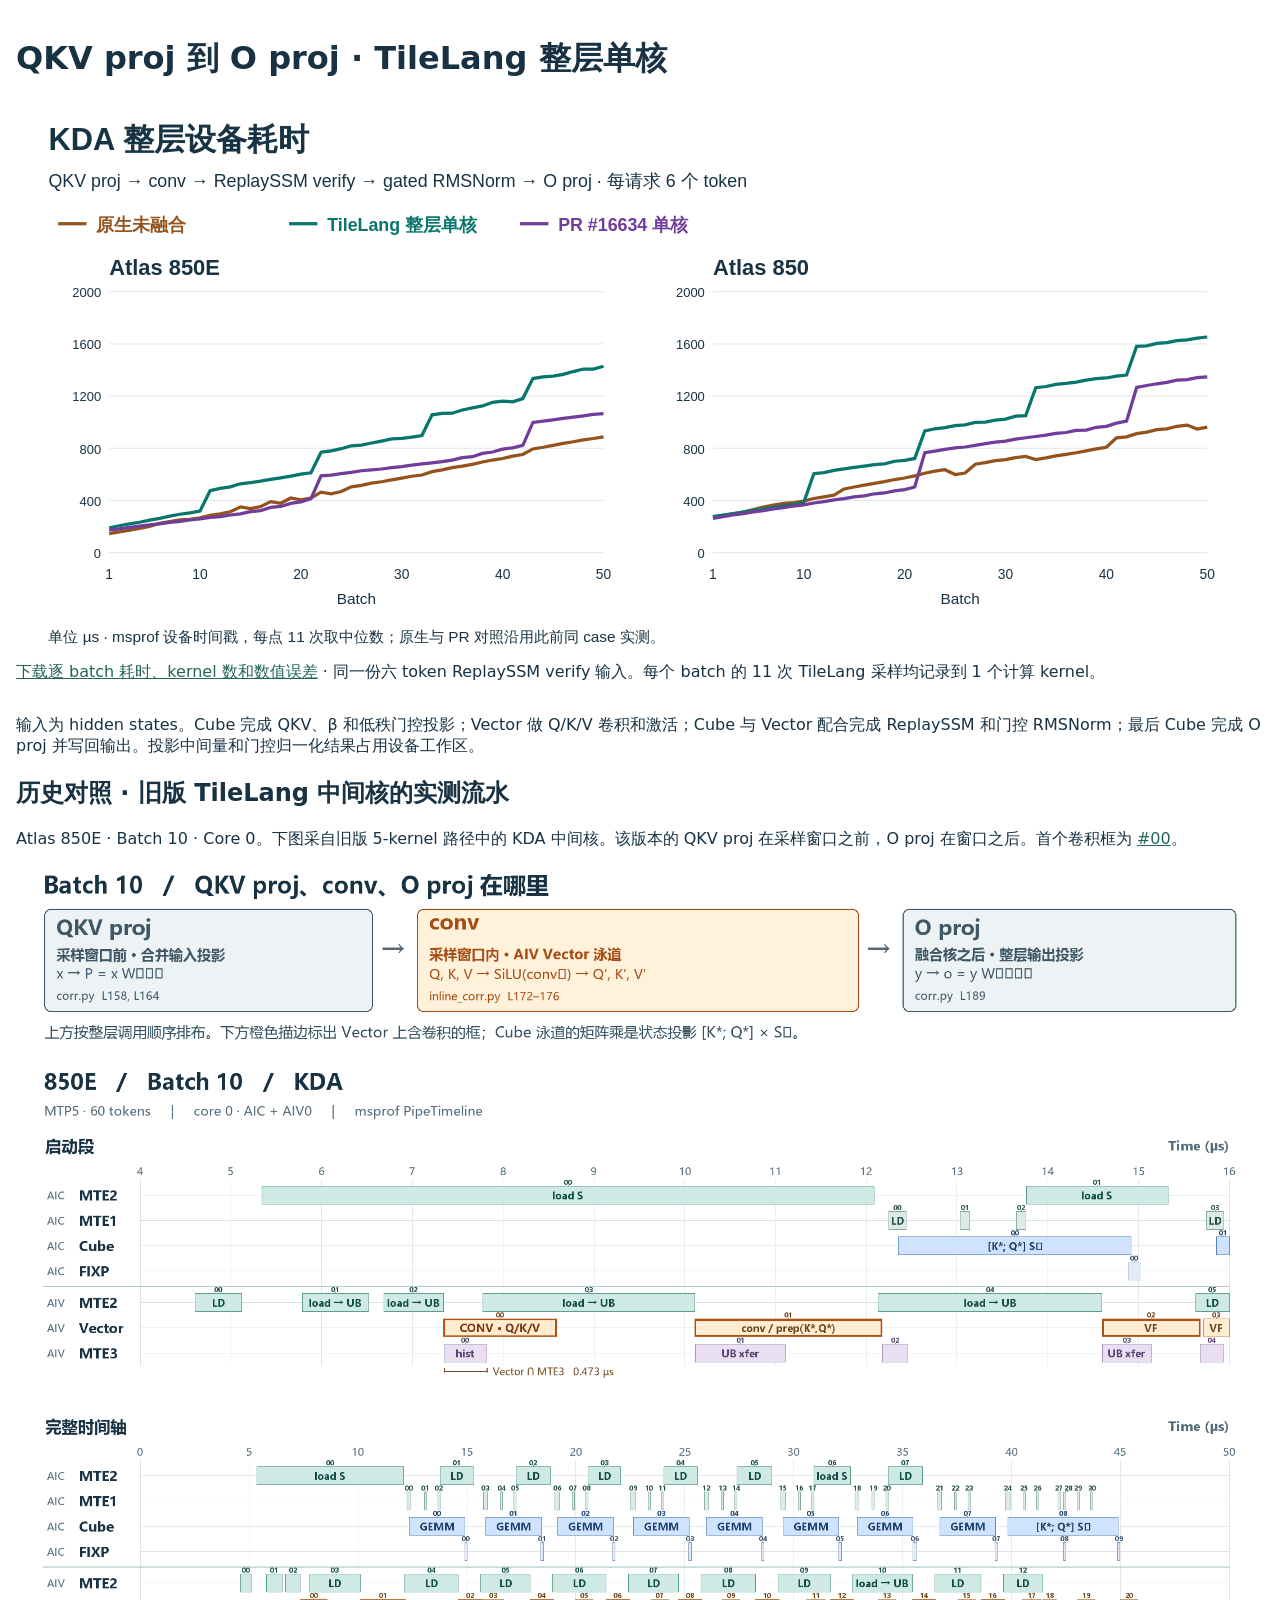
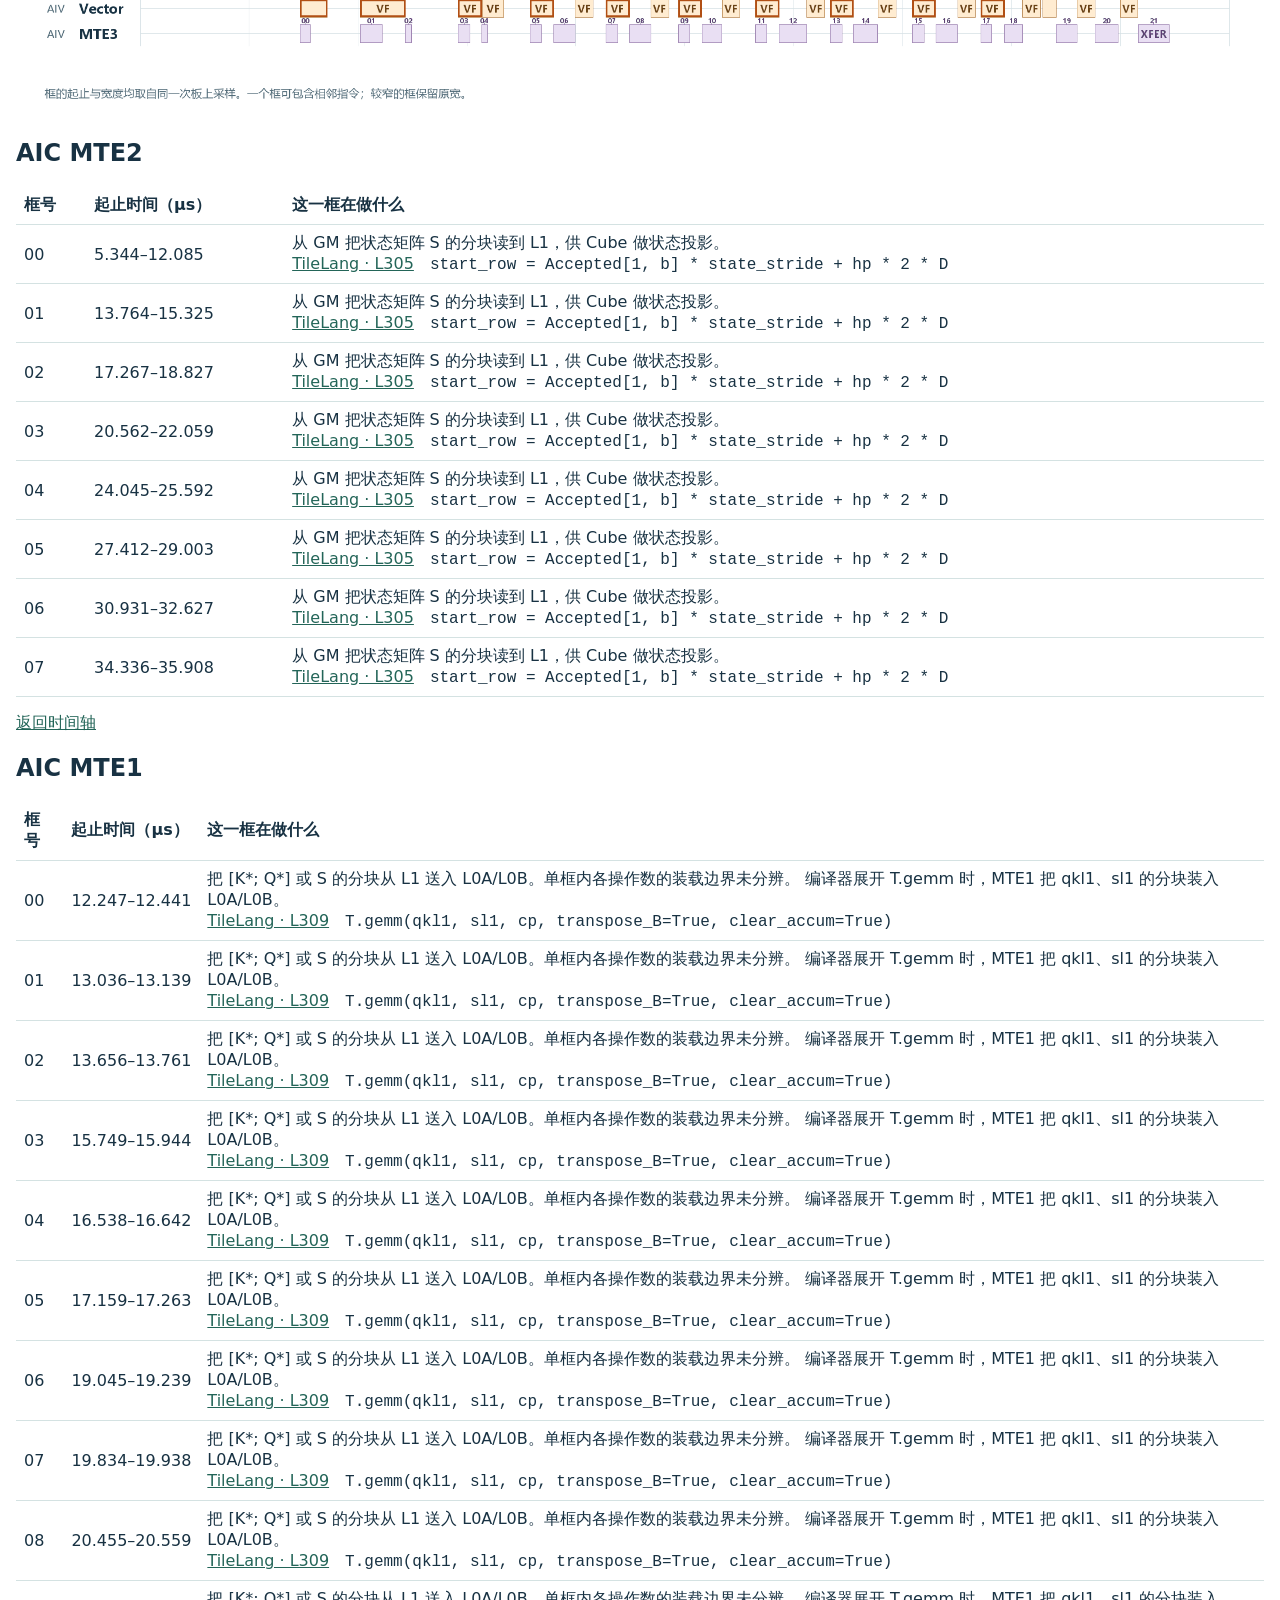
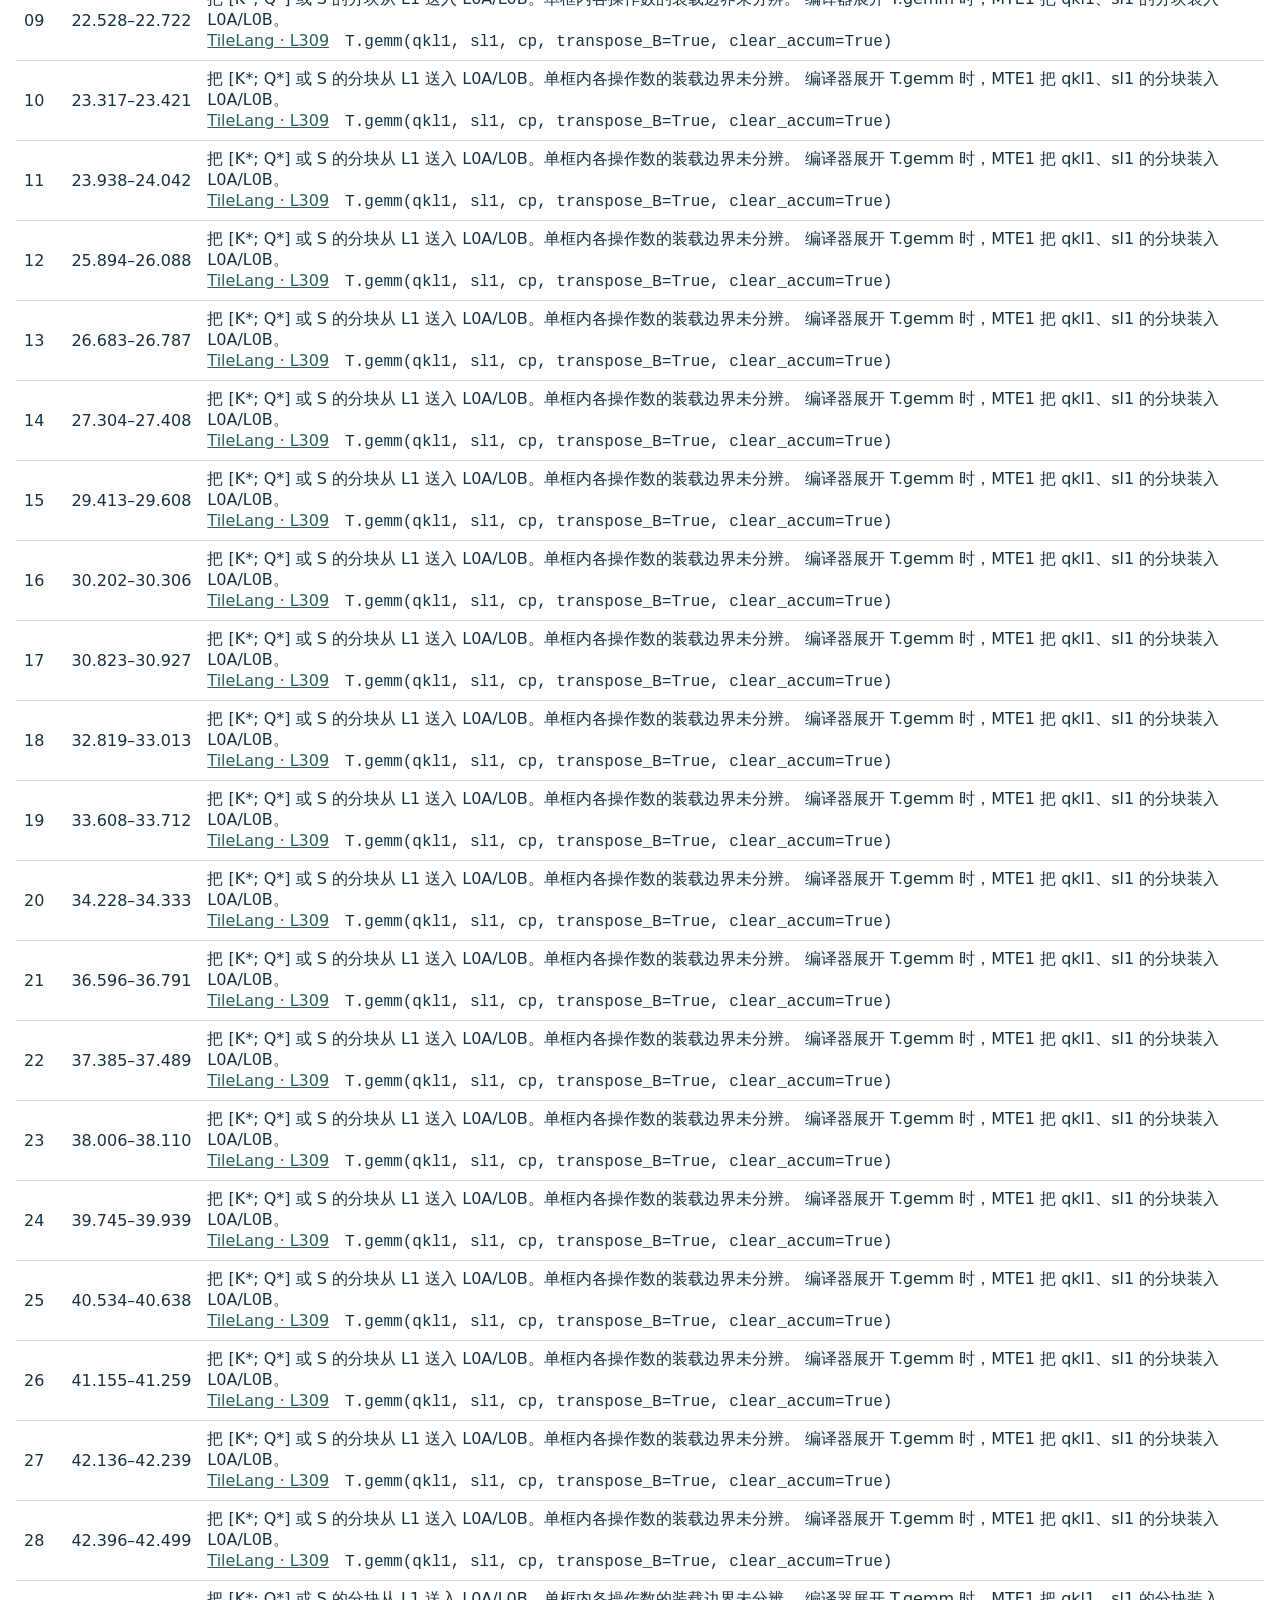
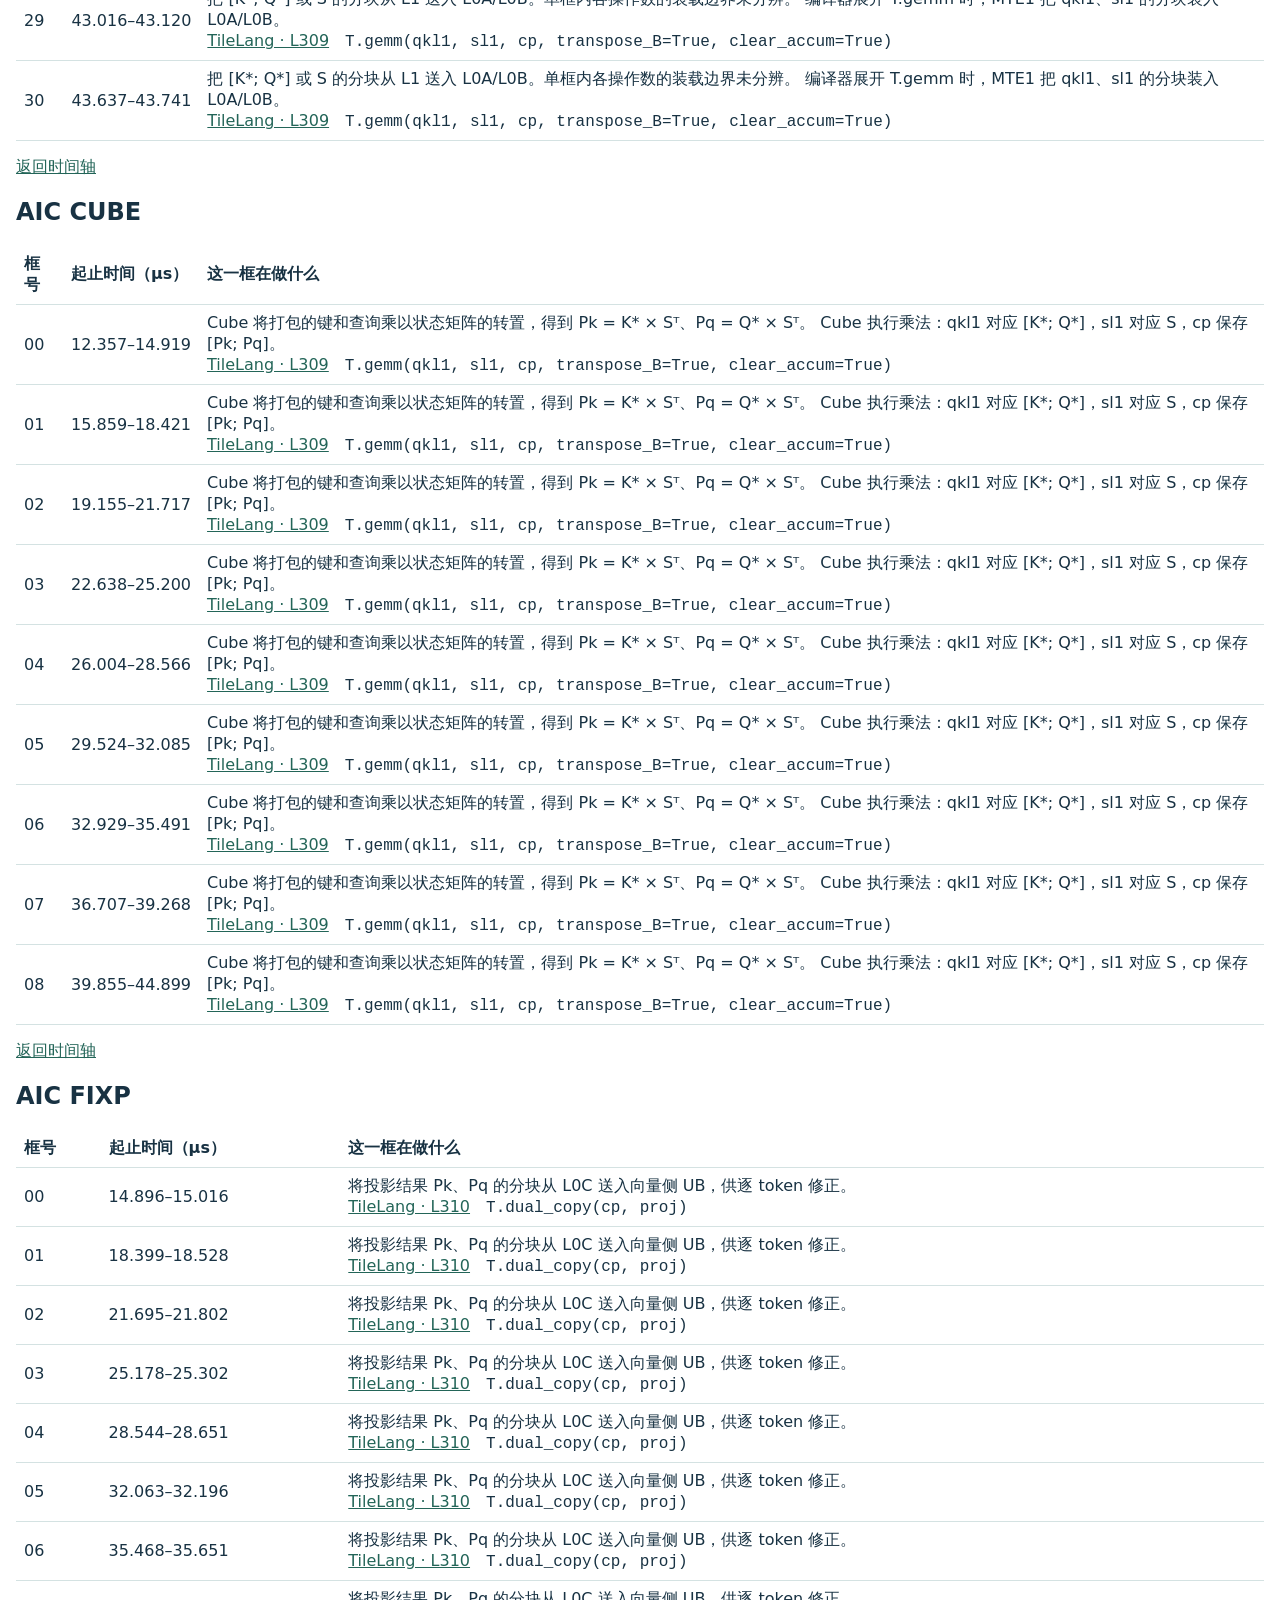
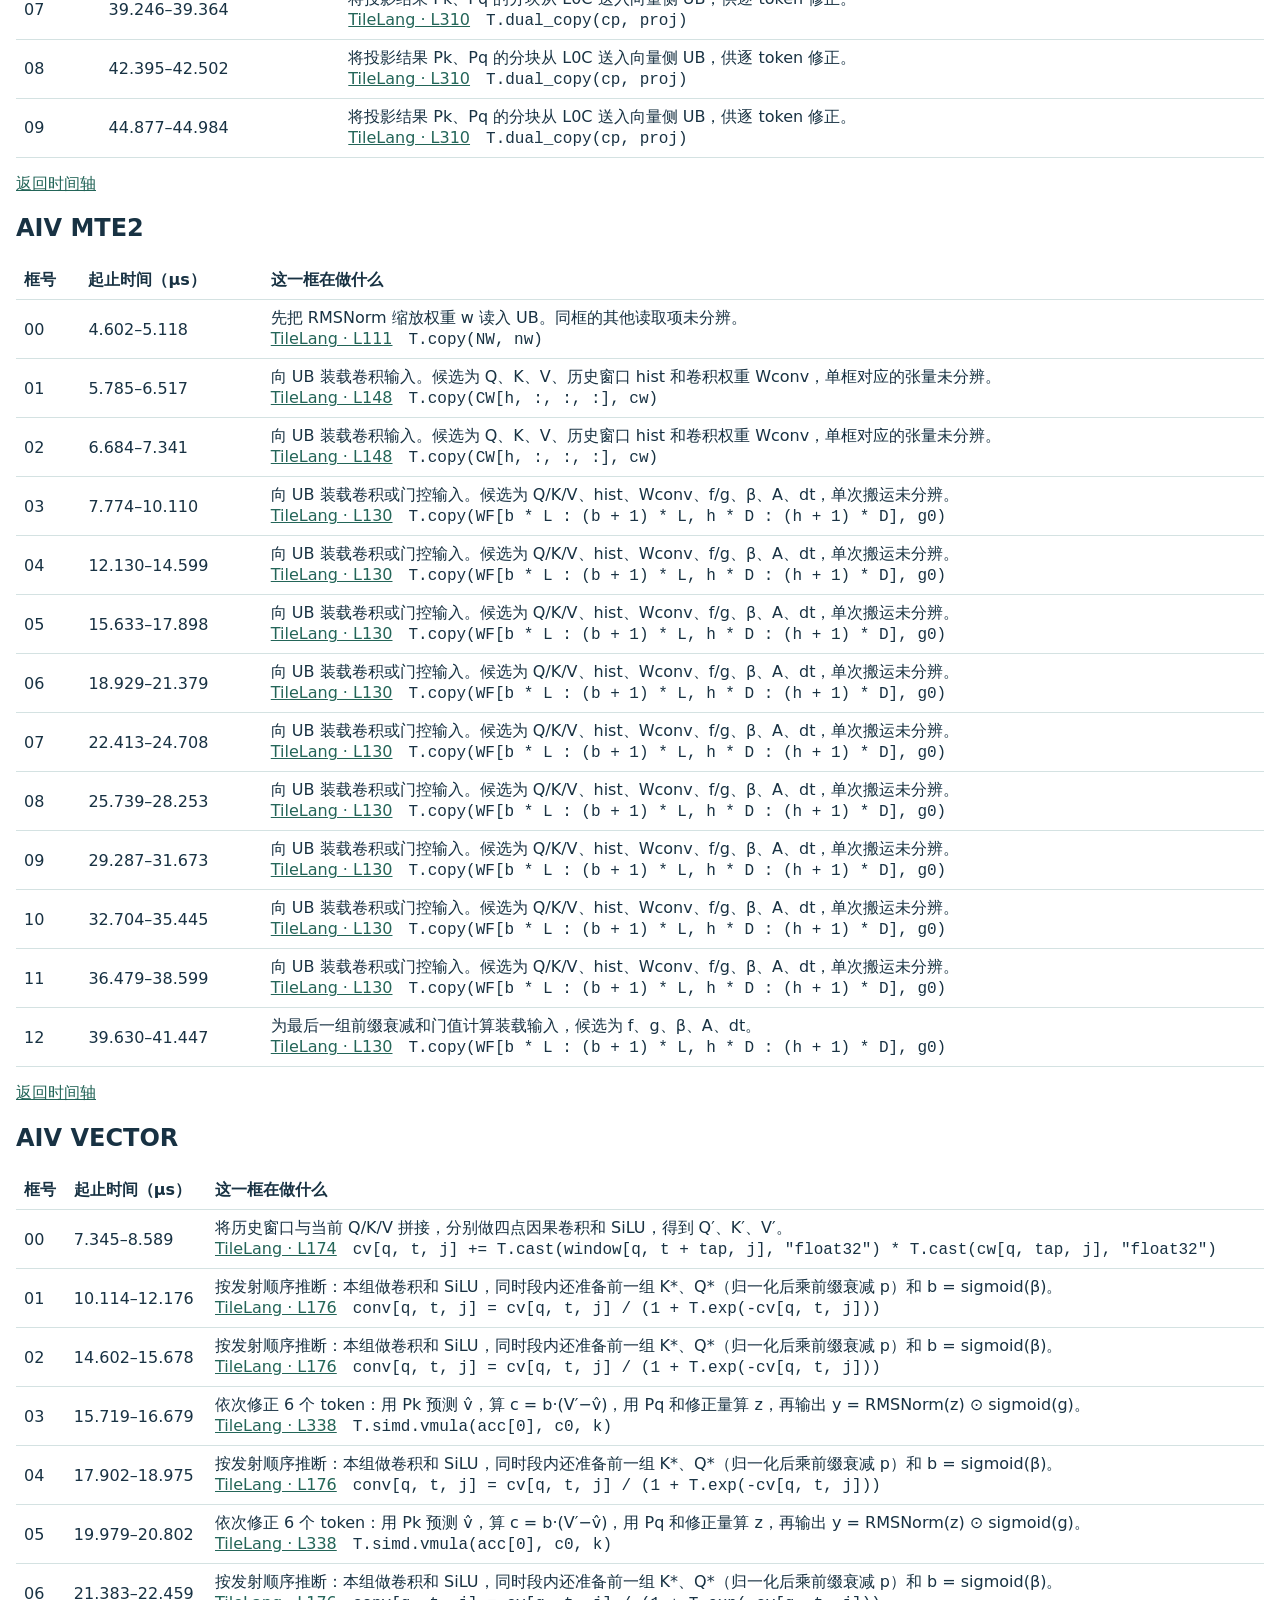
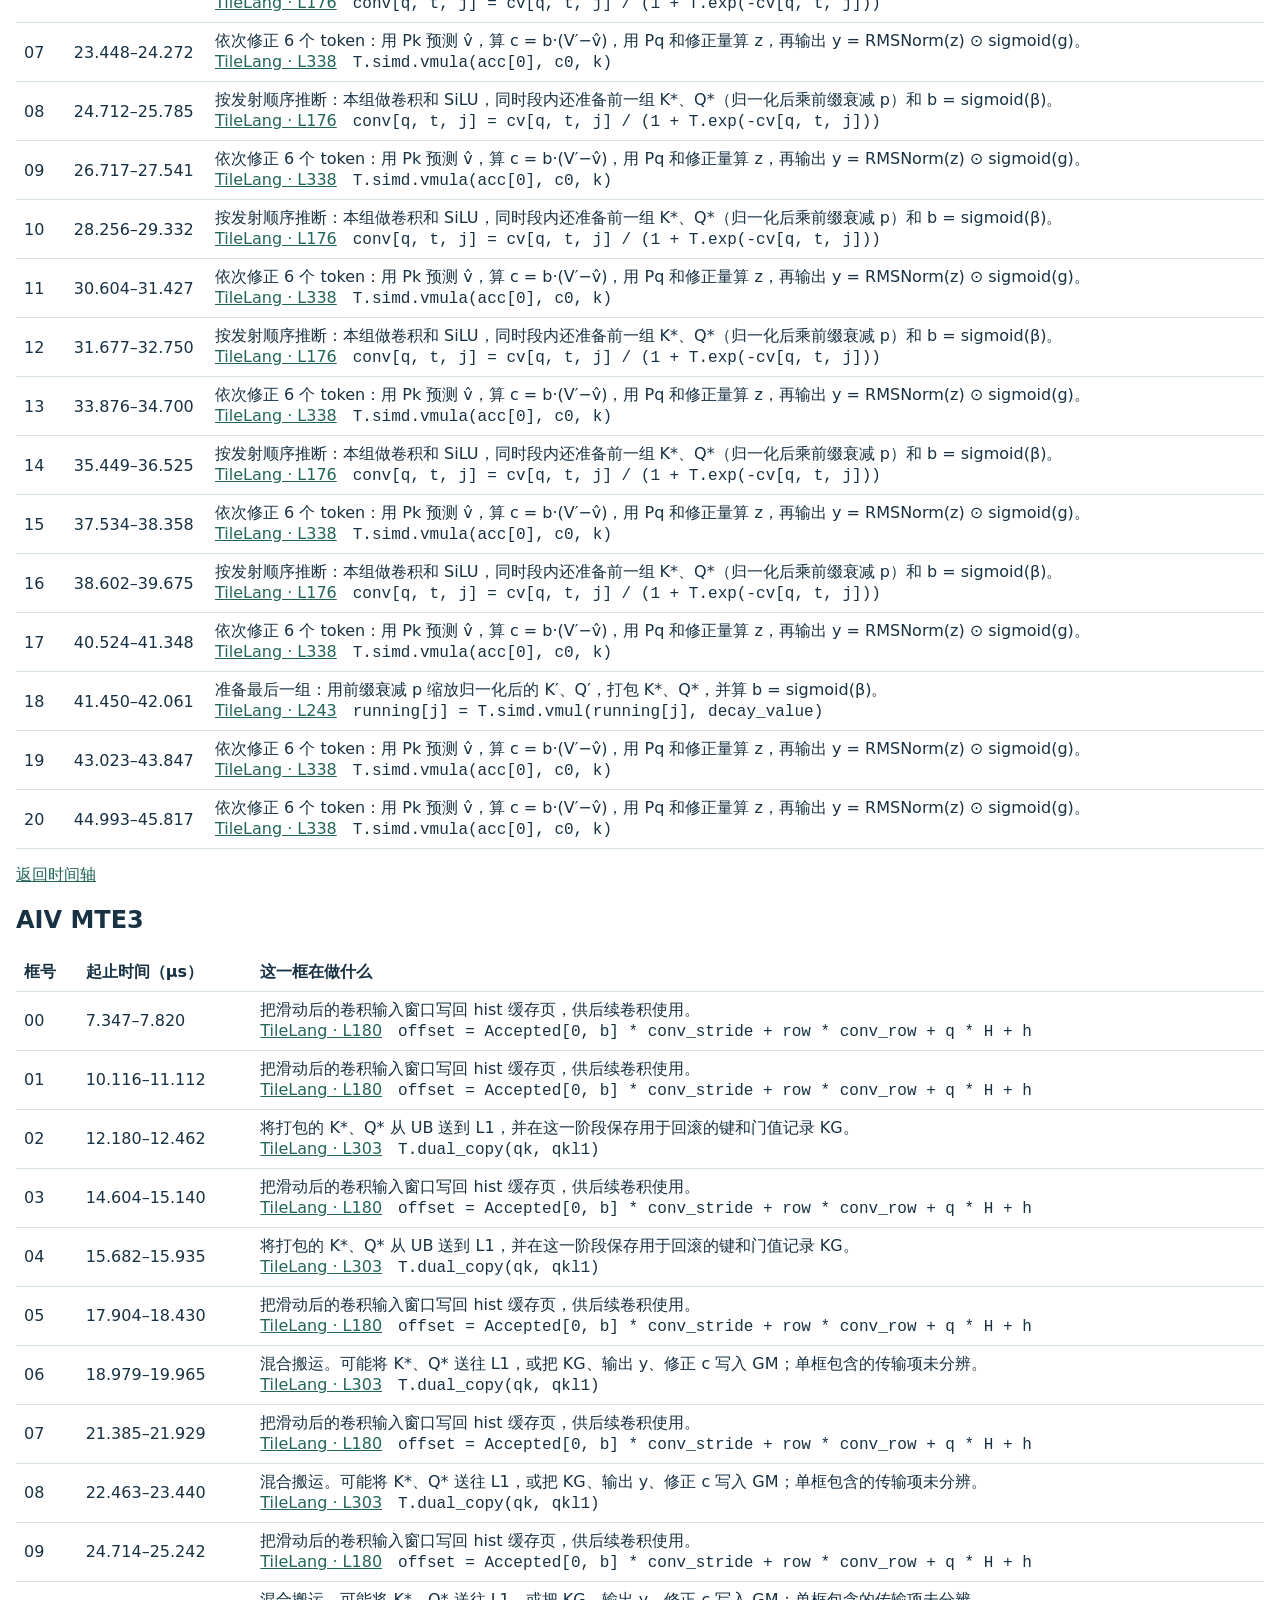
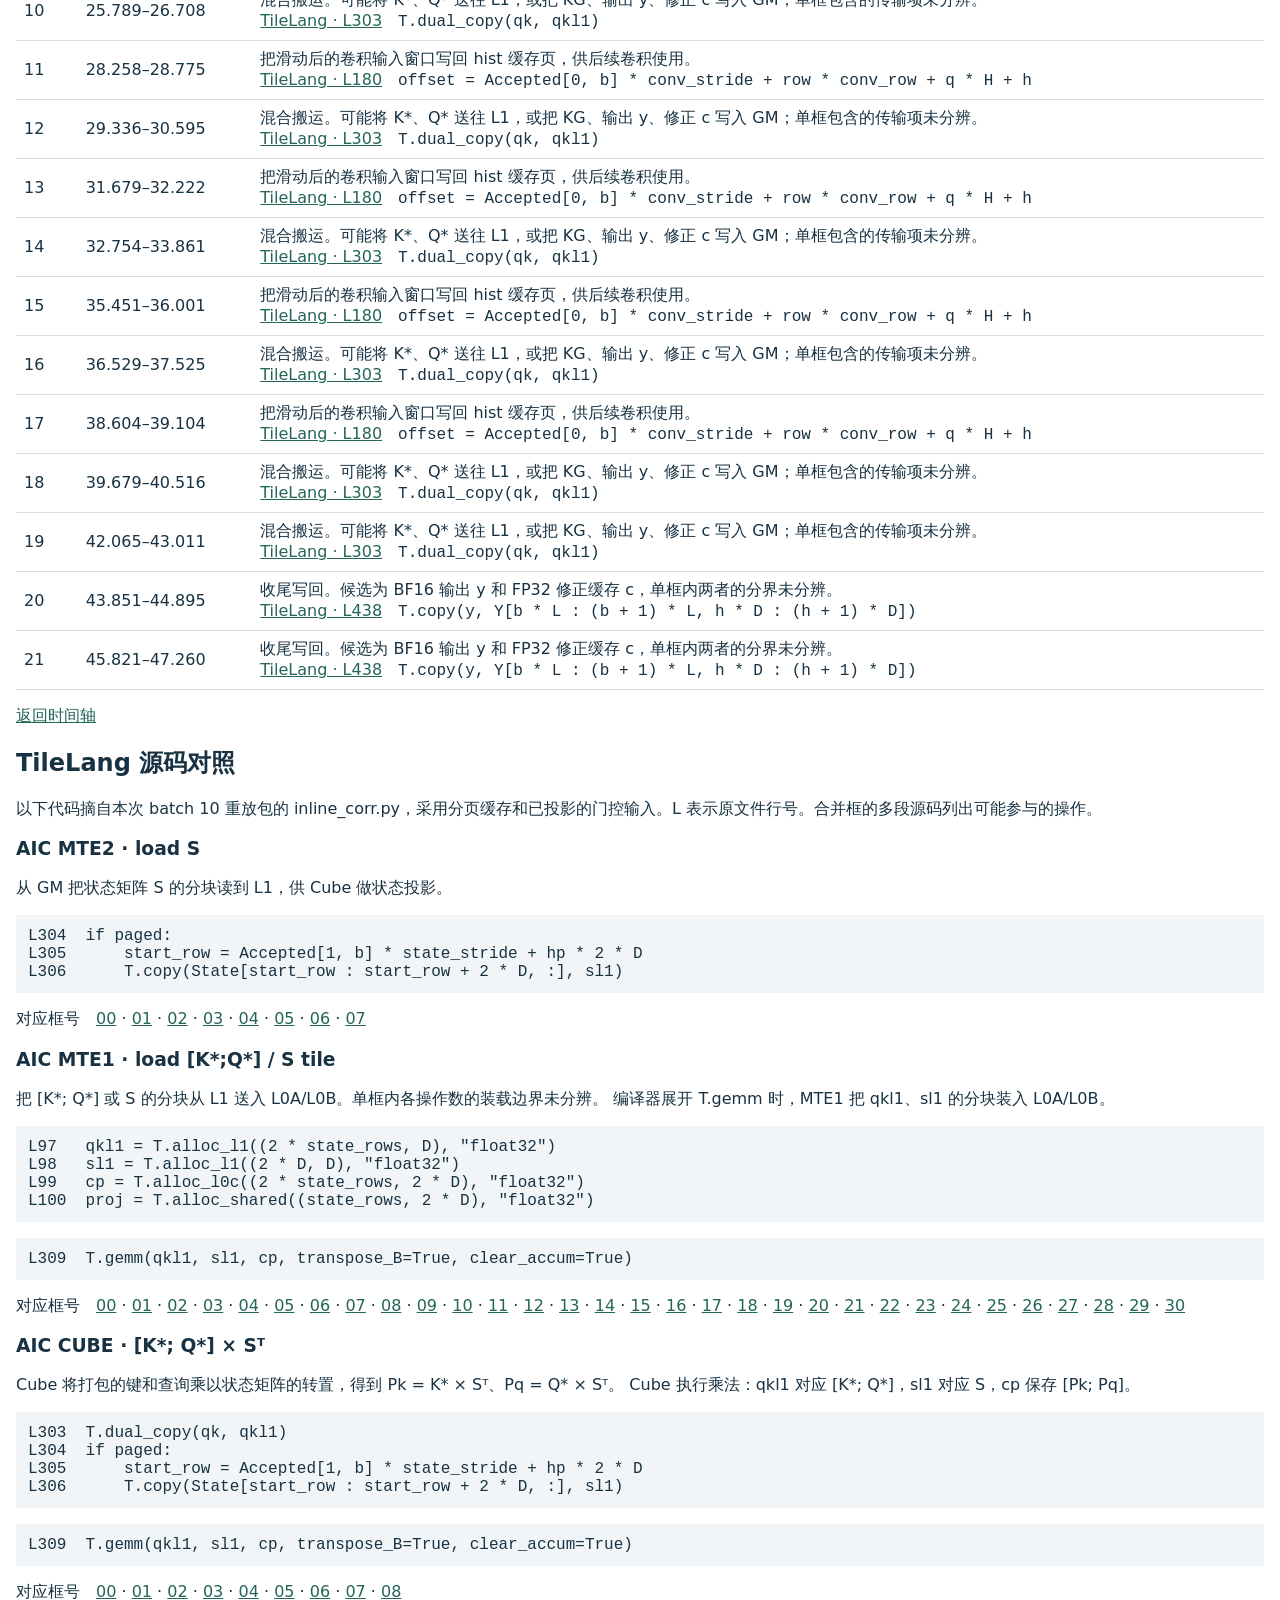
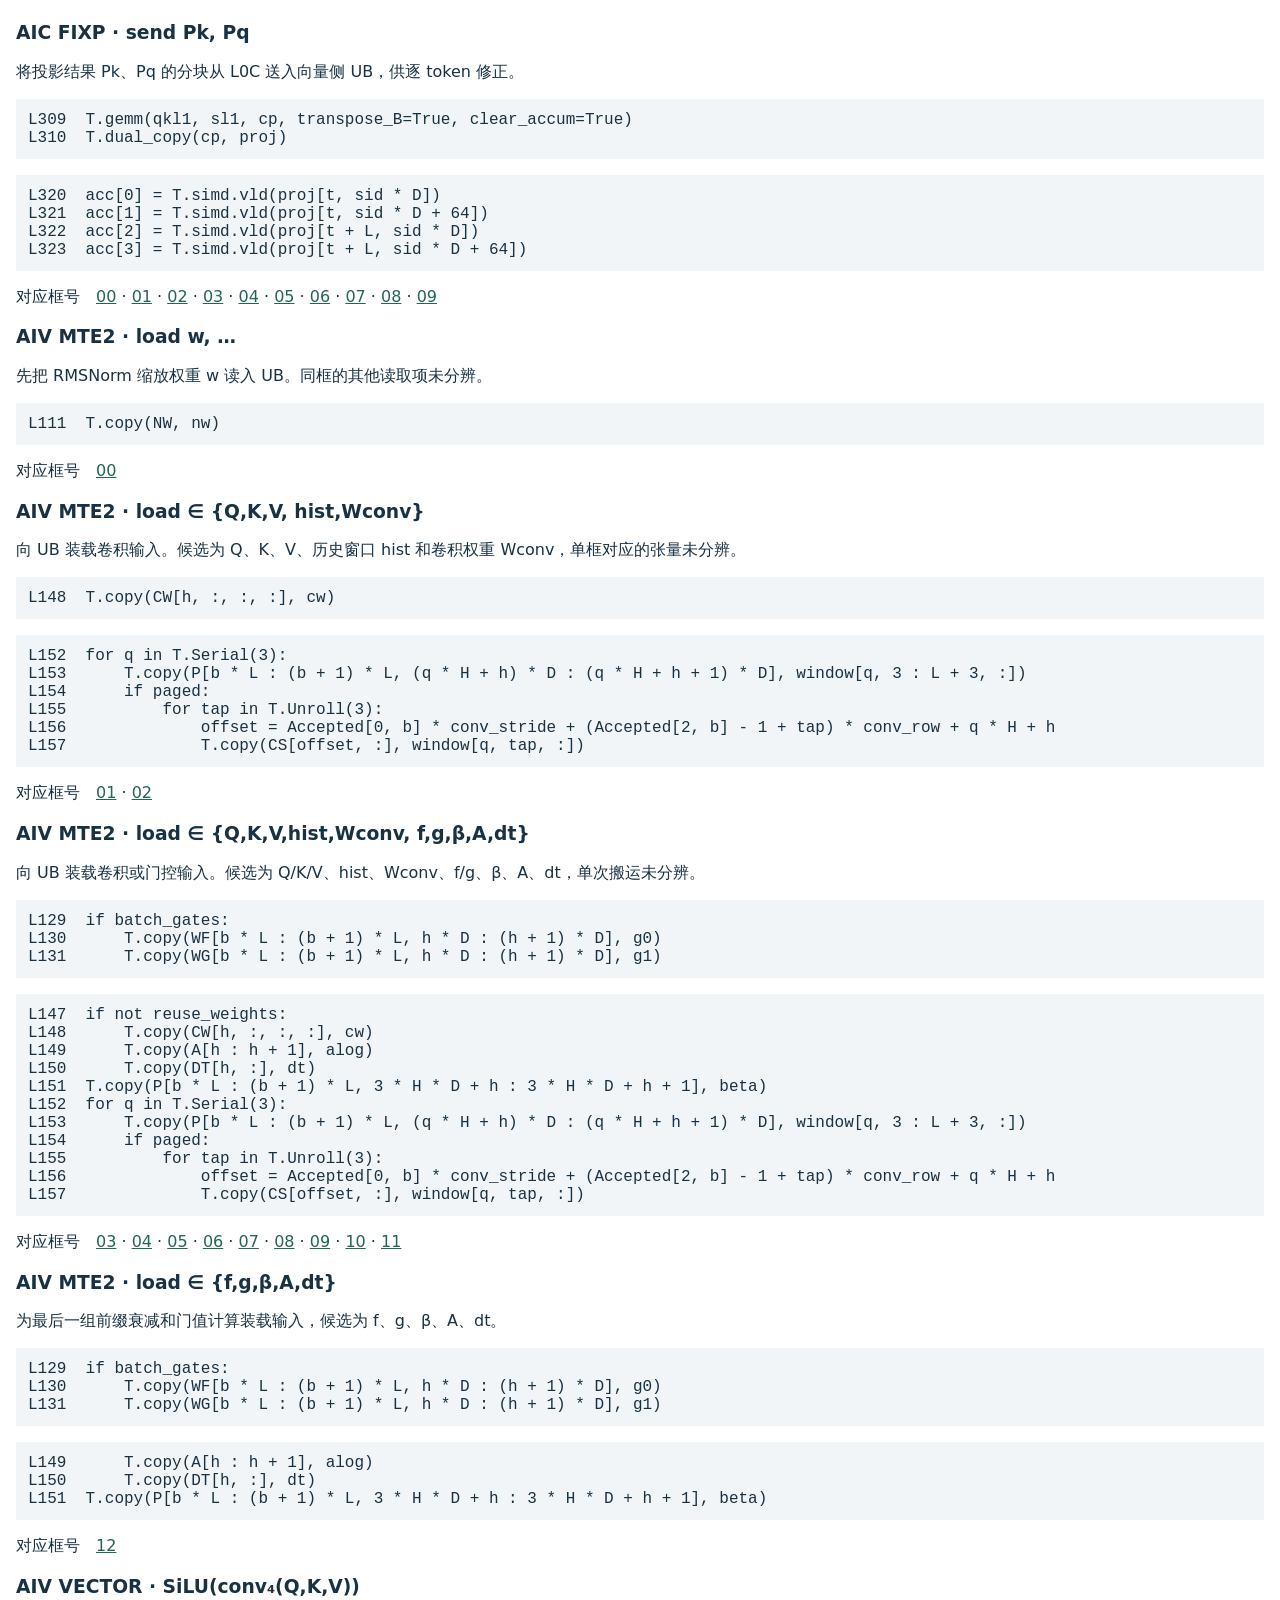
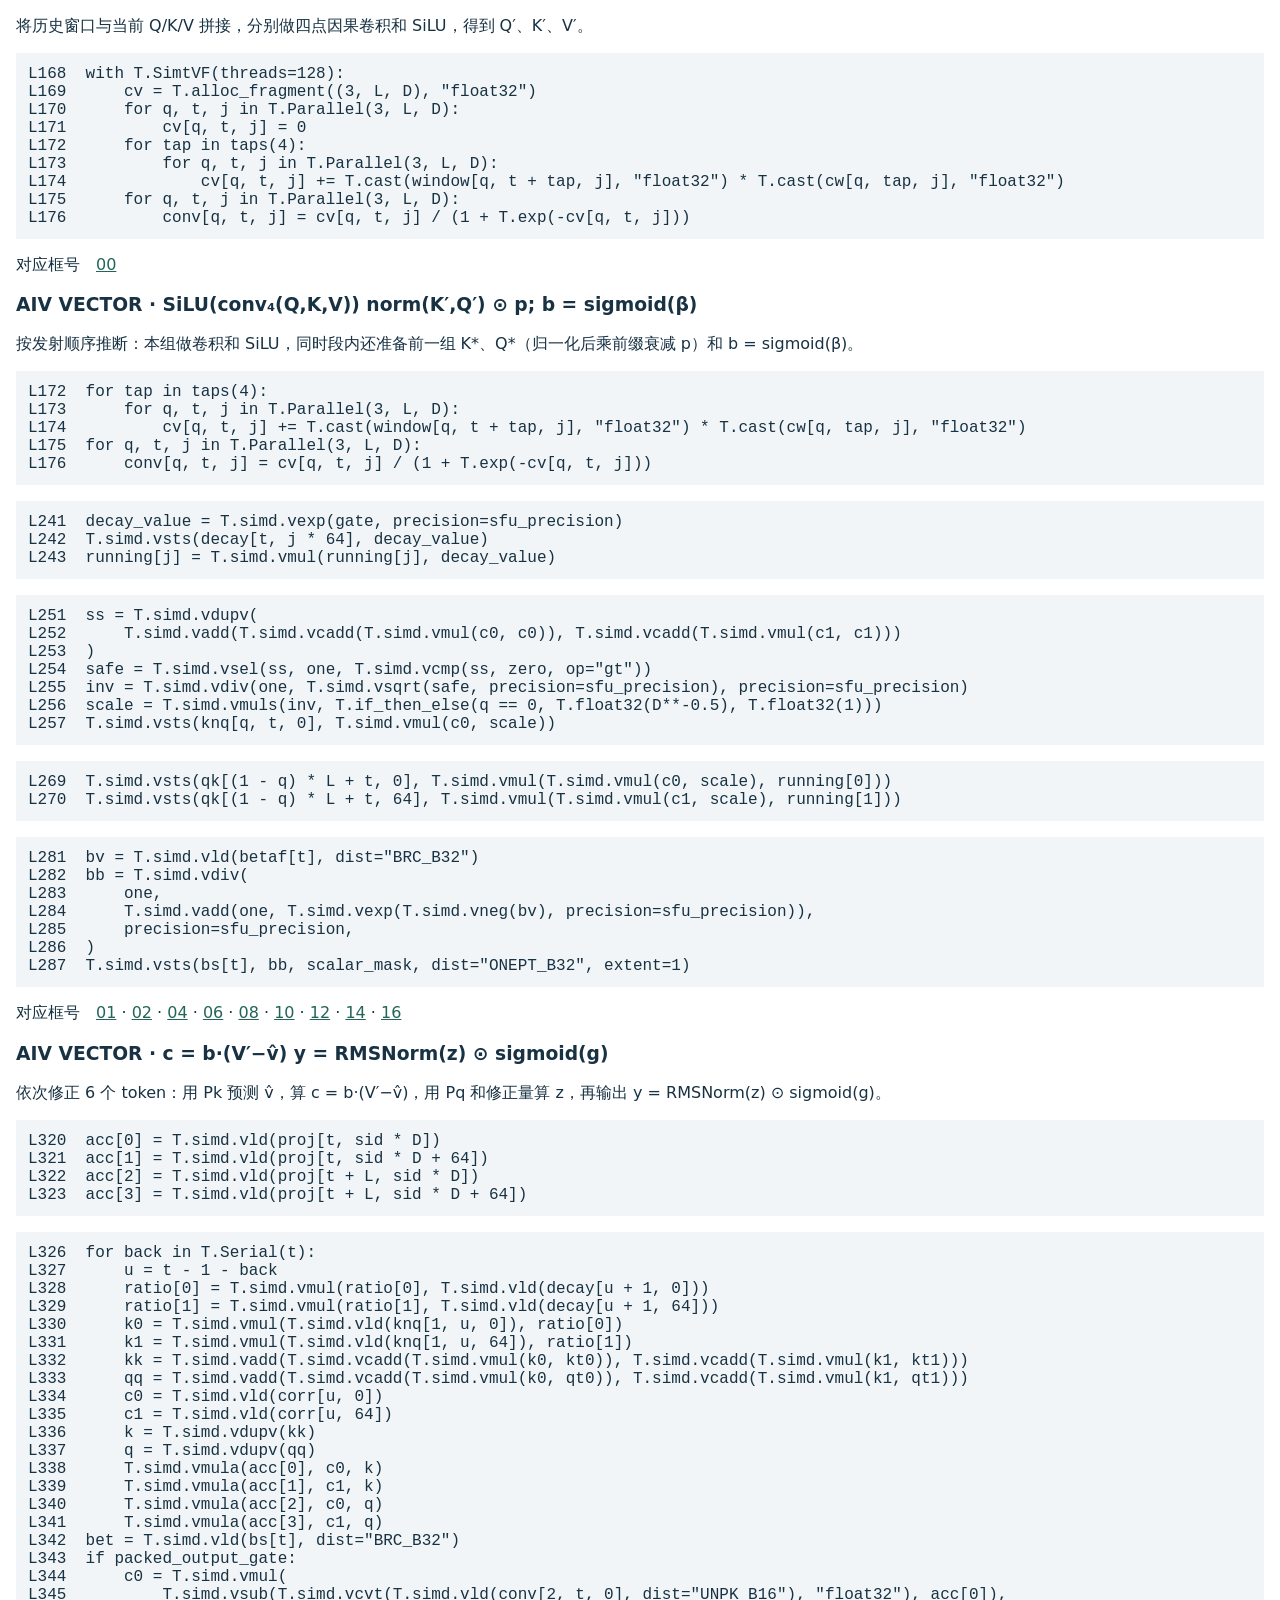
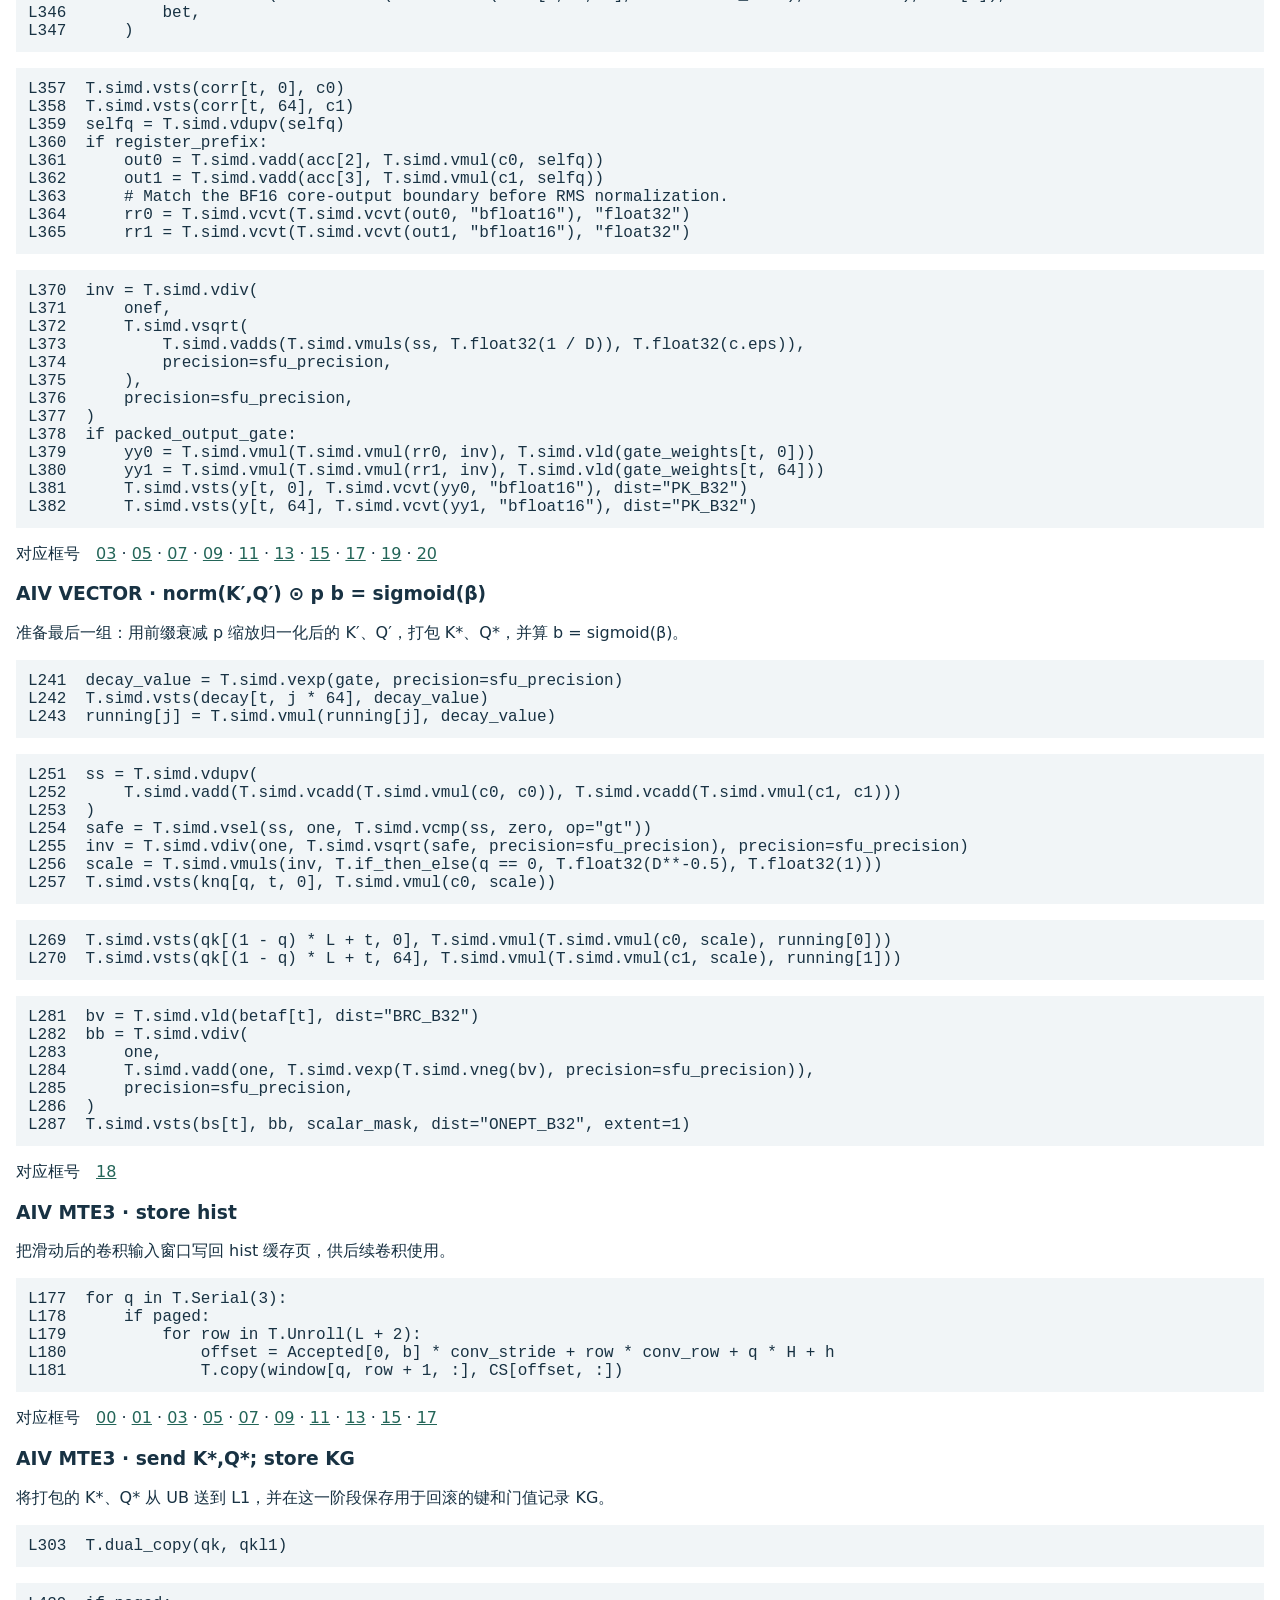
==== commit cfa65229: "Show measured whole-kernel TileLang KDA curves on page six" ====
--- a/assets/glm53-tilelang-kda-timeline.html
+++ b/assets/glm53-tilelang-kda-timeline.html
@@ -1,6 +1,8 @@
 <!doctype html><html lang="zh-CN"><meta charset="utf-8"><meta name="viewport" content="width=device-width, initial-scale=1"><title>850E Batch 10 · 逐框流水</title><style>body{font:16px system-ui;color:#183243;max-width:1400px;margin:auto;padding:16px}svg{width:100%;height:auto}svg rect{fill:transparent}svg a:hover rect,svg a:focus rect{fill:#f6c43c88;stroke:#9b7100}tr:target{background:#fff0b9}td,th{text-align:left;border-bottom:1px solid #d4e2e2;padding:8px}table{border-collapse:collapse;width:100%}td:first-child,td:nth-child(2){white-space:nowrap}a{color:#236558}</style><figure id="device-kernel-curves" aria-label="850E 与 850 的 KDA 设备侧 kernel 耗时" style="margin:0 0 2em">
-<a href="mtp5-kda-device-kernel-b1-50.png" target="_blank" rel="noopener" aria-label="查看三曲线图原图"><img src="mtp5-kda-device-kernel-b1-50.png" width="1620" height="766" style="display:block;width:100%;height:auto" alt="Atlas 850E 与 850，batch 1–50，未融合、TileLang融合与 PR #16634 的设备侧 kernel 耗时对比"></a>
-<figcaption><a href="mtp5-kda-device-kernel-b1-50.csv" download>下载逐 batch 实测数据（CSV）</a></figcaption></figure><h1>TileLang 融合 · KDA 算子内部流水</h1><p>Atlas 850E · Batch 10 · 每请求 6 个验证 token · Core 0</p><p>QKV proj 在融合核前生成 Q/K/V 和门控输入。conv 位于 AIV Vector，首个卷积框为 <a href='#lane-5-0'>#00</a>。O proj 在整层调用中接在融合核输出 y 之后。点击流水框可查看源码。</p><svg id="timeline" viewBox="0 0 2220 1511" xmlns="http://www.w3.org/2000/svg"><image width="2220" height="1511" href="[data-uri]"/><a href="#lane-0-0"><title>MTE2 #00 · load S</title><rect x="437" y="569" width="1090" height="32"/></a><a href="#lane-0-1"><title>MTE2 #01 · load S</title><rect x="1797" y="569" width="253" height="32"/></a><a href="#lane-0-0"><title>MTE2 #00 · load S</title><rect x="428" y="1068" width="262" height="32"/></a><a href="#lane-0-1"><title>MTE2 #01 · load S</title><rect x="754" y="1068" width="61" height="32"/></a><a href="#lane-0-2"><title>MTE2 #02 · load S</title><rect x="889" y="1068" width="62" height="32"/></a><a href="#lane-0-3"><title>MTE2 #03 · load S</title><rect x="1017" y="1068" width="59" height="32"/></a><a href="#lane-0-4"><title>MTE2 #04 · load S</title><rect x="1152" y="1068" width="61" height="32"/></a><a href="#lane-0-5"><title>MTE2 #05 · load S</title><rect x="1282" y="1068" width="63" height="32"/></a><a href="#lane-0-6"><title>MTE2 #06 · load S</title><rect x="1419" y="1068" width="66" height="32"/></a><a href="#lane-0-7"><title>MTE2 #07 · load S</title><rect x="1551" y="1068" width="62" height="32"/></a><a href="#lane-1-0"><title>MTE1 #00 · load [K*;Q*] / S tile</title><rect x="1552" y="614" width="32" height="32"/></a><a href="#lane-1-1"><title>MTE1 #01 · load [K*;Q*] / S tile</title><rect x="1679" y="614" width="18" height="32"/></a><a href="#lane-1-2"><title>MTE1 #02 · load [K*;Q*] / S tile</title><rect x="1779" y="614" width="18" height="32"/></a><a href="#lane-1-3"><title>MTE1 #03 · load [K*;Q*] / S tile</title><rect x="2117" y="614" width="32" height="32"/></a><a href="#lane-1-0"><title>MTE1 #00 · load [K*;Q*] / S tile</title><rect x="695" y="1113" width="8" height="32"/></a><a href="#lane-1-1"><title>MTE1 #01 · load [K*;Q*] / S tile</title><rect x="726" y="1113" width="5" height="32"/></a><a href="#lane-1-2"><title>MTE1 #02 · load [K*;Q*] / S tile</title><rect x="750" y="1113" width="5" height="32"/></a><a href="#lane-1-3"><title>MTE1 #03 · load [K*;Q*] / S tile</title><rect x="831" y="1113" width="8" height="32"/></a><a href="#lane-1-4"><title>MTE1 #04 · load [K*;Q*] / S tile</title><rect x="861" y="1113" width="5" height="32"/></a><a href="#lane-1-5"><title>MTE1 #05 · load [K*;Q*] / S tile</title><rect x="885" y="1113" width="5" height="32"/></a><a href="#lane-1-6"><title>MTE1 #06 · load [K*;Q*] / S tile</title><rect x="958" y="1113" width="9" height="32"/></a><a href="#lane-1-7"><title>MTE1 #07 · load [K*;Q*] / S tile</title><rect x="989" y="1113" width="5" height="32"/></a><a href="#lane-1-8"><title>MTE1 #08 · load [K*;Q*] / S tile</title><rect x="1013" y="1113" width="5" height="32"/></a><a href="#lane-1-9"><title>MTE1 #09 · load [K*;Q*] / S tile</title><rect x="1093" y="1113" width="9" height="32"/></a><a href="#lane-1-10"><title>MTE1 #10 · load [K*;Q*] / S tile</title><rect x="1124" y="1113" width="5" height="32"/></a><a href="#lane-1-11"><title>MTE1 #11 · load [K*;Q*] / S tile</title><rect x="1148" y="1113" width="5" height="32"/></a><a href="#lane-1-12"><title>MTE1 #12 · load [K*;Q*] / S tile</title><rect x="1224" y="1113" width="8" height="32"/></a><a href="#lane-1-13"><title>MTE1 #13 · load [K*;Q*] / S tile</title><rect x="1254" y="1113" width="5" height="32"/></a><a href="#lane-1-14"><title>MTE1 #14 · load [K*;Q*] / S tile</title><rect x="1278" y="1113" width="5" height="32"/></a><a href="#lane-1-15"><title>MTE1 #15 · load [K*;Q*] / S tile</title><rect x="1360" y="1113" width="9" height="32"/></a><a href="#lane-1-16"><title>MTE1 #16 · load [K*;Q*] / S tile</title><rect x="1391" y="1113" width="5" height="32"/></a><a href="#lane-1-17"><title>MTE1 #17 · load [K*;Q*] / S tile</title><rect x="1415" y="1113" width="5" height="32"/></a><a href="#lane-1-18"><title>MTE1 #18 · load [K*;Q*] / S tile</title><rect x="1492" y="1113" width="8" height="32"/></a><a href="#lane-1-19"><title>MTE1 #19 · load [K*;Q*] / S tile</title><rect x="1522" y="1113" width="5" height="32"/></a><a href="#lane-1-20"><title>MTE1 #20 · load [K*;Q*] / S tile</title><rect x="1547" y="1113" width="5" height="32"/></a><a href="#lane-1-21"><title>MTE1 #21 · load [K*;Q*] / S tile</title><rect x="1638" y="1113" width="9" height="32"/></a><a href="#lane-1-22"><title>MTE1 #22 · load [K*;Q*] / S tile</title><rect x="1669" y="1113" width="5" height="32"/></a><a href="#lane-1-23"><title>MTE1 #23 · load [K*;Q*] / S tile</title><rect x="1693" y="1113" width="5" height="32"/></a><a href="#lane-1-24"><title>MTE1 #24 · load [K*;Q*] / S tile</title><rect x="1760" y="1113" width="9" height="32"/></a><a href="#lane-1-25"><title>MTE1 #25 · load [K*;Q*] / S tile</title><rect x="1791" y="1113" width="5" height="32"/></a><a href="#lane-1-26"><title>MTE1 #26 · load [K*;Q*] / S tile</title><rect x="1815" y="1113" width="5" height="32"/></a><a href="#lane-1-27"><title>MTE1 #27 · load [K*;Q*] / S tile</title><rect x="1853" y="1113" width="5" height="32"/></a><a href="#lane-1-28"><title>MTE1 #28 · load [K*;Q*] / S tile</title><rect x="1863" y="1113" width="5" height="32"/></a><a href="#lane-1-29"><title>MTE1 #29 · load [K*;Q*] / S tile</title><rect x="1887" y="1113" width="5" height="32"/></a><a href="#lane-1-30"><title>MTE1 #30 · load [K*;Q*] / S tile</title><rect x="1911" y="1113" width="5" height="32"/></a><a href="#lane-2-0"><title>CUBE #00 · [K*; Q*] × Sᵀ</title><rect x="1569" y="659" width="415" height="32"/></a><a href="#lane-2-1"><title>CUBE #01 · [K*; Q*] × Sᵀ</title><rect x="2135" y="659" width="23" height="32"/></a><a href="#lane-2-0"><title>CUBE #00 · [K*; Q*] × Sᵀ</title><rect x="699" y="1158" width="100" height="32"/></a><a href="#lane-2-1"><title>CUBE #01 · [K*; Q*] × Sᵀ</title><rect x="835" y="1158" width="100" height="32"/></a><a href="#lane-2-2"><title>CUBE #02 · [K*; Q*] × Sᵀ</title><rect x="963" y="1158" width="100" height="32"/></a><a href="#lane-2-3"><title>CUBE #03 · [K*; Q*] × Sᵀ</title><rect x="1098" y="1158" width="100" height="32"/></a><a href="#lane-2-4"><title>CUBE #04 · [K*; Q*] × Sᵀ</title><rect x="1228" y="1158" width="100" height="32"/></a><a href="#lane-2-5"><title>CUBE #05 · [K*; Q*] × Sᵀ</title><rect x="1364" y="1158" width="100" height="32"/></a><a href="#lane-2-6"><title>CUBE #06 · [K*; Q*] × Sᵀ</title><rect x="1496" y="1158" width="100" height="32"/></a><a href="#lane-2-7"><title>CUBE #07 · [K*; Q*] × Sᵀ</title><rect x="1643" y="1158" width="100" height="32"/></a><a href="#lane-2-8"><title>CUBE #08 · [K*; Q*] × Sᵀ</title><rect x="1764" y="1158" width="197" height="32"/></a><a href="#lane-3-0"><title>FIXP #00 · send Pk, Pq</title><rect x="1979" y="704" width="21" height="32"/></a><a href="#lane-3-0"><title>FIXP #00 · send Pk, Pq</title><rect x="798" y="1203" width="5" height="32"/></a><a href="#lane-3-1"><title>FIXP #01 · send Pk, Pq</title><rect x="933" y="1203" width="6" height="32"/></a><a href="#lane-3-2"><title>FIXP #02 · send Pk, Pq</title><rect x="1061" y="1203" width="5" height="32"/></a><a href="#lane-3-3"><title>FIXP #03 · send Pk, Pq</title><rect x="1196" y="1203" width="6" height="32"/></a><a href="#lane-3-4"><title>FIXP #04 · send Pk, Pq</title><rect x="1326" y="1203" width="5" height="32"/></a><a href="#lane-3-5"><title>FIXP #05 · send Pk, Pq</title><rect x="1463" y="1203" width="6" height="32"/></a><a href="#lane-3-6"><title>FIXP #06 · send Pk, Pq</title><rect x="1595" y="1203" width="8" height="32"/></a><a href="#lane-3-7"><title>FIXP #07 · send Pk, Pq</title><rect x="1741" y="1203" width="5" height="32"/></a><a href="#lane-3-8"><title>FIXP #08 · send Pk, Pq</title><rect x="1863" y="1203" width="5" height="32"/></a><a href="#lane-3-9"><title>FIXP #09 · send Pk, Pq</title><rect x="1959" y="1203" width="5" height="32"/></a><a href="#lane-4-0"><title>MTE2 #00 · load w, …</title><rect x="318" y="760" width="84" height="32"/></a><a href="#lane-4-1"><title>MTE2 #01 · load ∈ {Q,K,V, hist,Wconv}</title><rect x="509" y="760" width="119" height="32"/></a><a href="#lane-4-2"><title>MTE2 #02 · load ∈ {Q,K,V, hist,Wconv}</title><rect x="654" y="760" width="107" height="32"/></a><a href="#lane-4-3"><title>MTE2 #03 · load ∈ {Q,K,V,hist,Wconv, f,g,β,A,dt}</title><rect x="830" y="760" width="378" height="32"/></a><a href="#lane-4-4"><title>MTE2 #04 · load ∈ {Q,K,V,hist,Wconv, f,g,β,A,dt}</title><rect x="1533" y="760" width="399" height="32"/></a><a href="#lane-4-5"><title>MTE2 #05 · load ∈ {Q,K,V,hist,Wconv, f,g,β,A,dt}</title><rect x="2098" y="760" width="60" height="32"/></a><a href="#lane-4-0"><title>MTE2 #00 · load w, …</title><rect x="399" y="1259" width="21" height="32"/></a><a href="#lane-4-1"><title>MTE2 #01 · load ∈ {Q,K,V, hist,Wconv}</title><rect x="445" y="1259" width="29" height="32"/></a><a href="#lane-4-2"><title>MTE2 #02 · load ∈ {Q,K,V, hist,Wconv}</title><rect x="479" y="1259" width="27" height="32"/></a><a href="#lane-4-3"><title>MTE2 #03 · load ∈ {Q,K,V,hist,Wconv, f,g,β,A,dt}</title><rect x="522" y="1259" width="91" height="32"/></a><a href="#lane-4-4"><title>MTE2 #04 · load ∈ {Q,K,V,hist,Wconv, f,g,β,A,dt}</title><rect x="690" y="1259" width="97" height="32"/></a><a href="#lane-4-5"><title>MTE2 #05 · load ∈ {Q,K,V,hist,Wconv, f,g,β,A,dt}</title><rect x="826" y="1259" width="89" height="32"/></a><a href="#lane-4-6"><title>MTE2 #06 · load ∈ {Q,K,V,hist,Wconv, f,g,β,A,dt}</title><rect x="954" y="1259" width="96" height="32"/></a><a href="#lane-4-7"><title>MTE2 #07 · load ∈ {Q,K,V,hist,Wconv, f,g,β,A,dt}</title><rect x="1089" y="1259" width="90" height="32"/></a><a href="#lane-4-8"><title>MTE2 #08 · load ∈ {Q,K,V,hist,Wconv, f,g,β,A,dt}</title><rect x="1218" y="1259" width="98" height="32"/></a><a href="#lane-4-9"><title>MTE2 #09 · load ∈ {Q,K,V,hist,Wconv, f,g,β,A,dt}</title><rect x="1355" y="1259" width="94" height="32"/></a><a href="#lane-4-10"><title>MTE2 #10 · load ∈ {Q,K,V,hist,Wconv, f,g,β,A,dt}</title><rect x="1487" y="1259" width="108" height="32"/></a><a href="#lane-4-11"><title>MTE2 #11 · load ∈ {Q,K,V,hist,Wconv, f,g,β,A,dt}</title><rect x="1634" y="1259" width="83" height="32"/></a><a href="#lane-4-12"><title>MTE2 #12 · load ∈ {f,g,β,A,dt}</title><rect x="1756" y="1259" width="71" height="32"/></a><a href="#lane-5-0"><title>VECTOR #00 · SiLU(conv₄(Q,K,V))</title><rect x="760" y="805" width="202" height="32"/></a><a href="#lane-5-1"><title>VECTOR #01 · SiLU(conv₄(Q,K,V)) norm(K′,Q′) ⊙ p; b = sigmoid(β)</title><rect x="1207" y="805" width="334" height="32"/></a><a href="#lane-5-2"><title>VECTOR #02 · SiLU(conv₄(Q,K,V)) norm(K′,Q′) ⊙ p; b = sigmoid(β)</title><rect x="1932" y="805" width="175" height="32"/></a><a href="#lane-5-3"><title>VECTOR #03 · c = b·(V′−v̂) y = RMSNorm(z) ⊙ sigmoid(g)</title><rect x="2112" y="805" width="46" height="32"/></a><a href="#lane-5-0"><title>VECTOR #00 · SiLU(conv₄(Q,K,V))</title><rect x="505" y="1304" width="49" height="32"/></a><a href="#lane-5-1"><title>VECTOR #01 · SiLU(conv₄(Q,K,V)) norm(K′,Q′) ⊙ p; b = sigmoid(β)</title><rect x="612" y="1304" width="81" height="32"/></a><a href="#lane-5-2"><title>VECTOR #02 · SiLU(conv₄(Q,K,V)) norm(K′,Q′) ⊙ p; b = sigmoid(β)</title><rect x="786" y="1304" width="43" height="32"/></a><a href="#lane-5-3"><title>VECTOR #03 · c = b·(V′−v̂) y = RMSNorm(z) ⊙ sigmoid(g)</title><rect x="829" y="1304" width="39" height="32"/></a><a href="#lane-5-4"><title>VECTOR #04 · SiLU(conv₄(Q,K,V)) norm(K′,Q′) ⊙ p; b = sigmoid(β)</title><rect x="914" y="1304" width="43" height="32"/></a><a href="#lane-5-5"><title>VECTOR #05 · c = b·(V′−v̂) y = RMSNorm(z) ⊙ sigmoid(g)</title><rect x="994" y="1304" width="33" height="32"/></a><a href="#lane-5-6"><title>VECTOR #06 · SiLU(conv₄(Q,K,V)) norm(K′,Q′) ⊙ p; b = sigmoid(β)</title><rect x="1049" y="1304" width="43" height="32"/></a><a href="#lane-5-7"><title>VECTOR #07 · c = b·(V′−v̂) y = RMSNorm(z) ⊙ sigmoid(g)</title><rect x="1129" y="1304" width="33" height="32"/></a><a href="#lane-5-8"><title>VECTOR #08 · SiLU(conv₄(Q,K,V)) norm(K′,Q′) ⊙ p; b = sigmoid(β)</title><rect x="1178" y="1304" width="42" height="32"/></a><a href="#lane-5-9"><title>VECTOR #09 · c = b·(V′−v̂) y = RMSNorm(z) ⊙ sigmoid(g)</title><rect x="1256" y="1304" width="32" height="32"/></a><a href="#lane-5-10"><title>VECTOR #10 · SiLU(conv₄(Q,K,V)) norm(K′,Q′) ⊙ p; b = sigmoid(β)</title><rect x="1315" y="1304" width="43" height="32"/></a><a href="#lane-5-11"><title>VECTOR #11 · c = b·(V′−v̂) y = RMSNorm(z) ⊙ sigmoid(g)</title><rect x="1406" y="1304" width="33" height="32"/></a><a href="#lane-5-12"><title>VECTOR #12 · SiLU(conv₄(Q,K,V)) norm(K′,Q′) ⊙ p; b = sigmoid(β)</title><rect x="1448" y="1304" width="42" height="32"/></a><a href="#lane-5-13"><title>VECTOR #13 · c = b·(V′−v̂) y = RMSNorm(z) ⊙ sigmoid(g)</title><rect x="1533" y="1304" width="33" height="32"/></a><a href="#lane-5-14"><title>VECTOR #14 · SiLU(conv₄(Q,K,V)) norm(K′,Q′) ⊙ p; b = sigmoid(β)</title><rect x="1594" y="1304" width="42" height="32"/></a><a href="#lane-5-15"><title>VECTOR #15 · c = b·(V′−v̂) y = RMSNorm(z) ⊙ sigmoid(g)</title><rect x="1675" y="1304" width="32" height="32"/></a><a href="#lane-5-16"><title>VECTOR #16 · SiLU(conv₄(Q,K,V)) norm(K′,Q′) ⊙ p; b = sigmoid(β)</title><rect x="1716" y="1304" width="43" height="32"/></a><a href="#lane-5-17"><title>VECTOR #17 · c = b·(V′−v̂) y = RMSNorm(z) ⊙ sigmoid(g)</title><rect x="1790" y="1304" width="33" height="32"/></a><a href="#lane-5-18"><title>VECTOR #18 · norm(K′,Q′) ⊙ p b = sigmoid(β)</title><rect x="1826" y="1304" width="25" height="32"/></a><a href="#lane-5-19"><title>VECTOR #19 · c = b·(V′−v̂) y = RMSNorm(z) ⊙ sigmoid(g)</title><rect x="1887" y="1304" width="33" height="32"/></a><a href="#lane-5-20"><title>VECTOR #20 · c = b·(V′−v̂) y = RMSNorm(z) ⊙ sigmoid(g)</title><rect x="1964" y="1304" width="32" height="32"/></a><a href="#lane-6-0"><title>MTE3 #00 · store hist</title><rect x="761" y="850" width="77" height="32"/></a><a href="#lane-6-1"><title>MTE3 #01 · store hist</title><rect x="1208" y="850" width="161" height="32"/></a><a href="#lane-6-2"><title>MTE3 #02 · send K*,Q*; store KG</title><rect x="1541" y="850" width="46" height="32"/></a><a href="#lane-6-3"><title>MTE3 #03 · store hist</title><rect x="1932" y="850" width="88" height="32"/></a><a href="#lane-6-4"><title>MTE3 #04 · send K*,Q*; store KG</title><rect x="2106" y="850" width="42" height="32"/></a><a href="#lane-6-0"><title>MTE3 #00 · store hist</title><rect x="505" y="1349" width="19" height="32"/></a><a href="#lane-6-1"><title>MTE3 #01 · store hist</title><rect x="612" y="1349" width="40" height="32"/></a><a href="#lane-6-2"><title>MTE3 #02 · send K*,Q*; store KG</title><rect x="692" y="1349" width="12" height="32"/></a><a href="#lane-6-3"><title>MTE3 #03 · store hist</title><rect x="786" y="1349" width="22" height="32"/></a><a href="#lane-6-4"><title>MTE3 #04 · send K*,Q*; store KG</title><rect x="828" y="1349" width="11" height="32"/></a><a href="#lane-6-5"><title>MTE3 #05 · store hist</title><rect x="914" y="1349" width="21" height="32"/></a><a href="#lane-6-6"><title>MTE3 #06 · send / store ∈ {K*,Q*,KG,y,c}</title><rect x="956" y="1349" width="39" height="32"/></a><a href="#lane-6-7"><title>MTE3 #07 · store hist</title><rect x="1049" y="1349" width="22" height="32"/></a><a href="#lane-6-8"><title>MTE3 #08 · send / store ∈ {K*,Q*,KG,y,c}</title><rect x="1091" y="1349" width="39" height="32"/></a><a href="#lane-6-9"><title>MTE3 #09 · store hist</title><rect x="1178" y="1349" width="21" height="32"/></a><a href="#lane-6-10"><title>MTE3 #10 · send / store ∈ {K*,Q*,KG,y,c}</title><rect x="1220" y="1349" width="36" height="32"/></a><a href="#lane-6-11"><title>MTE3 #11 · store hist</title><rect x="1315" y="1349" width="21" height="32"/></a><a href="#lane-6-12"><title>MTE3 #12 · send / store ∈ {K*,Q*,KG,y,c}</title><rect x="1357" y="1349" width="50" height="32"/></a><a href="#lane-6-13"><title>MTE3 #13 · store hist</title><rect x="1448" y="1349" width="22" height="32"/></a><a href="#lane-6-14"><title>MTE3 #14 · send / store ∈ {K*,Q*,KG,y,c}</title><rect x="1489" y="1349" width="44" height="32"/></a><a href="#lane-6-15"><title>MTE3 #15 · store hist</title><rect x="1594" y="1349" width="22" height="32"/></a><a href="#lane-6-16"><title>MTE3 #16 · send / store ∈ {K*,Q*,KG,y,c}</title><rect x="1636" y="1349" width="39" height="32"/></a><a href="#lane-6-17"><title>MTE3 #17 · store hist</title><rect x="1716" y="1349" width="20" height="32"/></a><a href="#lane-6-18"><title>MTE3 #18 · send / store ∈ {K*,Q*,KG,y,c}</title><rect x="1758" y="1349" width="33" height="32"/></a><a href="#lane-6-19"><title>MTE3 #19 · send / store ∈ {K*,Q*,KG,y,c}</title><rect x="1850" y="1349" width="38" height="32"/></a><a href="#lane-6-20"><title>MTE3 #20 · store ∈ {y,c}</title><rect x="1919" y="1349" width="42" height="32"/></a><a href="#lane-6-21"><title>MTE3 #21 · store ∈ {y,c}</title><rect x="1996" y="1349" width="56" height="32"/></a></svg><h2>AIC MTE2</h2><table><tr><th>框号</th><th>起止时间（µs）</th><th>这一框在做什么</th></tr><tr id="lane-0-0"><td>00</td><td>5.344–12.085</td><td>从 GM 把状态矩阵 S 的分块读到 L1，供 Cube 做状态投影。 <br><a href="#code-0">TileLang · L305</a>　<code>start_row = Accepted[1, b] * state_stride + hp * 2 * D</code></td></tr><tr id="lane-0-1"><td>01</td><td>13.764–15.325</td><td>从 GM 把状态矩阵 S 的分块读到 L1，供 Cube 做状态投影。 <br><a href="#code-0">TileLang · L305</a>　<code>start_row = Accepted[1, b] * state_stride + hp * 2 * D</code></td></tr><tr id="lane-0-2"><td>02</td><td>17.267–18.827</td><td>从 GM 把状态矩阵 S 的分块读到 L1，供 Cube 做状态投影。 <br><a href="#code-0">TileLang · L305</a>　<code>start_row = Accepted[1, b] * state_stride + hp * 2 * D</code></td></tr><tr id="lane-0-3"><td>03</td><td>20.562–22.059</td><td>从 GM 把状态矩阵 S 的分块读到 L1，供 Cube 做状态投影。 <br><a href="#code-0">TileLang · L305</a>　<code>start_row = Accepted[1, b] * state_stride + hp * 2 * D</code></td></tr><tr id="lane-0-4"><td>04</td><td>24.045–25.592</td><td>从 GM 把状态矩阵 S 的分块读到 L1，供 Cube 做状态投影。 <br><a href="#code-0">TileLang · L305</a>　<code>start_row = Accepted[1, b] * state_stride + hp * 2 * D</code></td></tr><tr id="lane-0-5"><td>05</td><td>27.412–29.003</td><td>从 GM 把状态矩阵 S 的分块读到 L1，供 Cube 做状态投影。 <br><a href="#code-0">TileLang · L305</a>　<code>start_row = Accepted[1, b] * state_stride + hp * 2 * D</code></td></tr><tr id="lane-0-6"><td>06</td><td>30.931–32.627</td><td>从 GM 把状态矩阵 S 的分块读到 L1，供 Cube 做状态投影。 <br><a href="#code-0">TileLang · L305</a>　<code>start_row = Accepted[1, b] * state_stride + hp * 2 * D</code></td></tr><tr id="lane-0-7"><td>07</td><td>34.336–35.908</td><td>从 GM 把状态矩阵 S 的分块读到 L1，供 Cube 做状态投影。 <br><a href="#code-0">TileLang · L305</a>　<code>start_row = Accepted[1, b] * state_stride + hp * 2 * D</code></td></tr></table><p><a href="#timeline">返回时间轴</a></p><h2>AIC MTE1</h2><table><tr><th>框号</th><th>起止时间（µs）</th><th>这一框在做什么</th></tr><tr id="lane-1-0"><td>00</td><td>12.247–12.441</td><td>把 [K*; Q*] 或 S 的分块从 L1 送入 L0A/L0B。单框内各操作数的装载边界未分辨。 编译器展开 T.gemm 时，MTE1 把 qkl1、sl1 的分块装入 L0A/L0B。<br><a href="#code-1">TileLang · L309</a>　<code>T.gemm(qkl1, sl1, cp, transpose_B=True, clear_accum=True)</code></td></tr><tr id="lane-1-1"><td>01</td><td>13.036–13.139</td><td>把 [K*; Q*] 或 S 的分块从 L1 送入 L0A/L0B。单框内各操作数的装载边界未分辨。 编译器展开 T.gemm 时，MTE1 把 qkl1、sl1 的分块装入 L0A/L0B。<br><a href="#code-1">TileLang · L309</a>　<code>T.gemm(qkl1, sl1, cp, transpose_B=True, clear_accum=True)</code></td></tr><tr id="lane-1-2"><td>02</td><td>13.656–13.761</td><td>把 [K*; Q*] 或 S 的分块从 L1 送入 L0A/L0B。单框内各操作数的装载边界未分辨。 编译器展开 T.gemm 时，MTE1 把 qkl1、sl1 的分块装入 L0A/L0B。<br><a href="#code-1">TileLang · L309</a>　<code>T.gemm(qkl1, sl1, cp, transpose_B=True, clear_accum=True)</code></td></tr><tr id="lane-1-3"><td>03</td><td>15.749–15.944</td><td>把 [K*; Q*] 或 S 的分块从 L1 送入 L0A/L0B。单框内各操作数的装载边界未分辨。 编译器展开 T.gemm 时，MTE1 把 qkl1、sl1 的分块装入 L0A/L0B。<br><a href="#code-1">TileLang · L309</a>　<code>T.gemm(qkl1, sl1, cp, transpose_B=True, clear_accum=True)</code></td></tr><tr id="lane-1-4"><td>04</td><td>16.538–16.642</td><td>把 [K*; Q*] 或 S 的分块从 L1 送入 L0A/L0B。单框内各操作数的装载边界未分辨。 编译器展开 T.gemm 时，MTE1 把 qkl1、sl1 的分块装入 L0A/L0B。<br><a href="#code-1">TileLang · L309</a>　<code>T.gemm(qkl1, sl1, cp, transpose_B=True, clear_accum=True)</code></td></tr><tr id="lane-1-5"><td>05</td><td>17.159–17.263</td><td>把 [K*; Q*] 或 S 的分块从 L1 送入 L0A/L0B。单框内各操作数的装载边界未分辨。 编译器展开 T.gemm 时，MTE1 把 qkl1、sl1 的分块装入 L0A/L0B。<br><a href="#code-1">TileLang · L309</a>　<code>T.gemm(qkl1, sl1, cp, transpose_B=True, clear_accum=True)</code></td></tr><tr id="lane-1-6"><td>06</td><td>19.045–19.239</td><td>把 [K*; Q*] 或 S 的分块从 L1 送入 L0A/L0B。单框内各操作数的装载边界未分辨。 编译器展开 T.gemm 时，MTE1 把 qkl1、sl1 的分块装入 L0A/L0B。<br><a href="#code-1">TileLang · L309</a>　<code>T.gemm(qkl1, sl1, cp, transpose_B=True, clear_accum=True)</code></td></tr><tr id="lane-1-7"><td>07</td><td>19.834–19.938</td><td>把 [K*; Q*] 或 S 的分块从 L1 送入 L0A/L0B。单框内各操作数的装载边界未分辨。 编译器展开 T.gemm 时，MTE1 把 qkl1、sl1 的分块装入 L0A/L0B。<br><a href="#code-1">TileLang · L309</a>　<code>T.gemm(qkl1, sl1, cp, transpose_B=True, clear_accum=True)</code></td></tr><tr id="lane-1-8"><td>08</td><td>20.455–20.559</td><td>把 [K*; Q*] 或 S 的分块从 L1 送入 L0A/L0B。单框内各操作数的装载边界未分辨。 编译器展开 T.gemm 时，MTE1 把 qkl1、sl1 的分块装入 L0A/L0B。<br><a href="#code-1">TileLang · L309</a>　<code>T.gemm(qkl1, sl1, cp, transpose_B=True, clear_accum=True)</code></td></tr><tr id="lane-1-9"><td>09</td><td>22.528–22.722</td><td>把 [K*; Q*] 或 S 的分块从 L1 送入 L0A/L0B。单框内各操作数的装载边界未分辨。 编译器展开 T.gemm 时，MTE1 把 qkl1、sl1 的分块装入 L0A/L0B。<br><a href="#code-1">TileLang · L309</a>　<code>T.gemm(qkl1, sl1, cp, transpose_B=True, clear_accum=True)</code></td></tr><tr id="lane-1-10"><td>10</td><td>23.317–23.421</td><td>把 [K*; Q*] 或 S 的分块从 L1 送入 L0A/L0B。单框内各操作数的装载边界未分辨。 编译器展开 T.gemm 时，MTE1 把 qkl1、sl1 的分块装入 L0A/L0B。<br><a href="#code-1">TileLang · L309</a>　<code>T.gemm(qkl1, sl1, cp, transpose_B=True, clear_accum=True)</code></td></tr><tr id="lane-1-11"><td>11</td><td>23.938–24.042</td><td>把 [K*; Q*] 或 S 的分块从 L1 送入 L0A/L0B。单框内各操作数的装载边界未分辨。 编译器展开 T.gemm 时，MTE1 把 qkl1、sl1 的分块装入 L0A/L0B。<br><a href="#code-1">TileLang · L309</a>　<code>T.gemm(qkl1, sl1, cp, transpose_B=True, clear_accum=True)</code></td></tr><tr id="lane-1-12"><td>12</td><td>25.894–26.088</td><td>把 [K*; Q*] 或 S 的分块从 L1 送入 L0A/L0B。单框内各操作数的装载边界未分辨。 编译器展开 T.gemm 时，MTE1 把 qkl1、sl1 的分块装入 L0A/L0B。<br><a href="#code-1">TileLang · L309</a>　<code>T.gemm(qkl1, sl1, cp, transpose_B=True, clear_accum=True)</code></td></tr><tr id="lane-1-13"><td>13</td><td>26.683–26.787</td><td>把 [K*; Q*] 或 S 的分块从 L1 送入 L0A/L0B。单框内各操作数的装载边界未分辨。 编译器展开 T.gemm 时，MTE1 把 qkl1、sl1 的分块装入 L0A/L0B。<br><a href="#code-1">TileLang · L309</a>　<code>T.gemm(qkl1, sl1, cp, transpose_B=True, clear_accum=True)</code></td></tr><tr id="lane-1-14"><td>14</td><td>27.304–27.408</td><td>把 [K*; Q*] 或 S 的分块从 L1 送入 L0A/L0B。单框内各操作数的装载边界未分辨。 编译器展开 T.gemm 时，MTE1 把 qkl1、sl1 的分块装入 L0A/L0B。<br><a href="#code-1">TileLang · L309</a>　<code>T.gemm(qkl1, sl1, cp, transpose_B=True, clear_accum=True)</code></td></tr><tr id="lane-1-15"><td>15</td><td>29.413–29.608</td><td>把 [K*; Q*] 或 S 的分块从 L1 送入 L0A/L0B。单框内各操作数的装载边界未分辨。 编译器展开 T.gemm 时，MTE1 把 qkl1、sl1 的分块装入 L0A/L0B。<br><a href="#code-1">TileLang · L309</a>　<code>T.gemm(qkl1, sl1, cp, transpose_B=True, clear_accum=True)</code></td></tr><tr id="lane-1-16"><td>16</td><td>30.202–30.306</td><td>把 [K*; Q*] 或 S 的分块从 L1 送入 L0A/L0B。单框内各操作数的装载边界未分辨。 编译器展开 T.gemm 时，MTE1 把 qkl1、sl1 的分块装入 L0A/L0B。<br><a href="#code-1">TileLang · L309</a>　<code>T.gemm(qkl1, sl1, cp, transpose_B=True, clear_accum=True)</code></td></tr><tr id="lane-1-17"><td>17</td><td>30.823–30.927</td><td>把 [K*; Q*] 或 S 的分块从 L1 送入 L0A/L0B。单框内各操作数的装载边界未分辨。 编译器展开 T.gemm 时，MTE1 把 qkl1、sl1 的分块装入 L0A/L0B。<br><a href="#code-1">TileLang · L309</a>　<code>T.gemm(qkl1, sl1, cp, transpose_B=True, clear_accum=True)</code></td></tr><tr id="lane-1-18"><td>18</td><td>32.819–33.013</td><td>把 [K*; Q*] 或 S 的分块从 L1 送入 L0A/L0B。单框内各操作数的装载边界未分辨。 编译器展开 T.gemm 时，MTE1 把 qkl1、sl1 的分块装入 L0A/L0B。<br><a href="#code-1">TileLang · L309</a>　<code>T.gemm(qkl1, sl1, cp, transpose_B=True, clear_accum=True)</code></td></tr><tr id="lane-1-19"><td>19</td><td>33.608–33.712</td><td>把 [K*; Q*] 或 S 的分块从 L1 送入 L0A/L0B。单框内各操作数的装载边界未分辨。 编译器展开 T.gemm 时，MTE1 把 qkl1、sl1 的分块装入 L0A/L0B。<br><a href="#code-1">TileLang · L309</a>　<code>T.gemm(qkl1, sl1, cp, transpose_B=True, clear_accum=True)</code></td></tr><tr id="lane-1-20"><td>20</td><td>34.228–34.333</td><td>把 [K*; Q*] 或 S 的分块从 L1 送入 L0A/L0B。单框内各操作数的装载边界未分辨。 编译器展开 T.gemm 时，MTE1 把 qkl1、sl1 的分块装入 L0A/L0B。<br><a href="#code-1">TileLang · L309</a>　<code>T.gemm(qkl1, sl1, cp, transpose_B=True, clear_accum=True)</code></td></tr><tr id="lane-1-21"><td>21</td><td>36.596–36.791</td><td>把 [K*; Q*] 或 S 的分块从 L1 送入 L0A/L0B。单框内各操作数的装载边界未分辨。 编译器展开 T.gemm 时，MTE1 把 qkl1、sl1 的分块装入 L0A/L0B。<br><a href="#code-1">TileLang · L309</a>　<code>T.gemm(qkl1, sl1, cp, transpose_B=True, clear_accum=True)</code></td></tr><tr id="lane-1-22"><td>22</td><td>37.385–37.489</td><td>把 [K*; Q*] 或 S 的分块从 L1 送入 L0A/L0B。单框内各操作数的装载边界未分辨。 编译器展开 T.gemm 时，MTE1 把 qkl1、sl1 的分块装入 L0A/L0B。<br><a href="#code-1">TileLang · L309</a>　<code>T.gemm(qkl1, sl1, cp, transpose_B=True, clear_accum=True)</code></td></tr><tr id="lane-1-23"><td>23</td><td>38.006–38.110</td><td>把 [K*; Q*] 或 S 的分块从 L1 送入 L0A/L0B。单框内各操作数的装载边界未分辨。 编译器展开 T.gemm 时，MTE1 把 qkl1、sl1 的分块装入 L0A/L0B。<br><a href="#code-1">TileLang · L309</a>　<code>T.gemm(qkl1, sl1, cp, transpose_B=True, clear_accum=True)</code></td></tr><tr id="lane-1-24"><td>24</td><td>39.745–39.939</td><td>把 [K*; Q*] 或 S 的分块从 L1 送入 L0A/L0B。单框内各操作数的装载边界未分辨。 编译器展开 T.gemm 时，MTE1 把 qkl1、sl1 的分块装入 L0A/L0B。<br><a href="#code-1">TileLang · L309</a>　<code>T.gemm(qkl1, sl1, cp, transpose_B=True, clear_accum=True)</code></td></tr><tr id="lane-1-25"><td>25</td><td>40.534–40.638</td><td>把 [K*; Q*] 或 S 的分块从 L1 送入 L0A/L0B。单框内各操作数的装载边界未分辨。 编译器展开 T.gemm 时，MTE1 把 qkl1、sl1 的分块装入 L0A/L0B。<br><a href="#code-1">TileLang · L309</a>　<code>T.gemm(qkl1, sl1, cp, transpose_B=True, clear_accum=True)</code></td></tr><tr id="lane-1-26"><td>26</td><td>41.155–41.259</td><td>把 [K*; Q*] 或 S 的分块从 L1 送入 L0A/L0B。单框内各操作数的装载边界未分辨。 编译器展开 T.gemm 时，MTE1 把 qkl1、sl1 的分块装入 L0A/L0B。<br><a href="#code-1">TileLang · L309</a>　<code>T.gemm(qkl1, sl1, cp, transpose_B=True, clear_accum=True)</code></td></tr><tr id="lane-1-27"><td>27</td><td>42.136–42.239</td><td>把 [K*; Q*] 或 S 的分块从 L1 送入 L0A/L0B。单框内各操作数的装载边界未分辨。 编译器展开 T.gemm 时，MTE1 把 qkl1、sl1 的分块装入 L0A/L0B。<br><a href="#code-1">TileLang · L309</a>　<code>T.gemm(qkl1, sl1, cp, transpose_B=True, clear_accum=True)</code></td></tr><tr id="lane-1-28"><td>28</td><td>42.396–42.499</td><td>把 [K*; Q*] 或 S 的分块从 L1 送入 L0A/L0B。单框内各操作数的装载边界未分辨。 编译器展开 T.gemm 时，MTE1 把 qkl1、sl1 的分块装入 L0A/L0B。<br><a href="#code-1">TileLang · L309</a>　<code>T.gemm(qkl1, sl1, cp, transpose_B=True, clear_accum=True)</code></td></tr><tr id="lane-1-29"><td>29</td><td>43.016–43.120</td><td>把 [K*; Q*] 或 S 的分块从 L1 送入 L0A/L0B。单框内各操作数的装载边界未分辨。 编译器展开 T.gemm 时，MTE1 把 qkl1、sl1 的分块装入 L0A/L0B。<br><a href="#code-1">TileLang · L309</a>　<code>T.gemm(qkl1, sl1, cp, transpose_B=True, clear_accum=True)</code></td></tr><tr id="lane-1-30"><td>30</td><td>43.637–43.741</td><td>把 [K*; Q*] 或 S 的分块从 L1 送入 L0A/L0B。单框内各操作数的装载边界未分辨。 编译器展开 T.gemm 时，MTE1 把 qkl1、sl1 的分块装入 L0A/L0B。<br><a href="#code-1">TileLang · L309</a>　<code>T.gemm(qkl1, sl1, cp, transpose_B=True, clear_accum=True)</code></td></tr></table><p><a href="#timeline">返回时间轴</a></p><h2>AIC CUBE</h2><table><tr><th>框号</th><th>起止时间（µs）</th><th>这一框在做什么</th></tr><tr id="lane-2-0"><td>00</td><td>12.357–14.919</td><td>Cube 将打包的键和查询乘以状态矩阵的转置，得到 Pk = K* × Sᵀ、Pq = Q* × Sᵀ。 Cube 执行乘法：qkl1 对应 [K*; Q*]，sl1 对应 S，cp 保存 [Pk; Pq]。<br><a href="#code-2">TileLang · L309</a>　<code>T.gemm(qkl1, sl1, cp, transpose_B=True, clear_accum=True)</code></td></tr><tr id="lane-2-1"><td>01</td><td>15.859–18.421</td><td>Cube 将打包的键和查询乘以状态矩阵的转置，得到 Pk = K* × Sᵀ、Pq = Q* × Sᵀ。 Cube 执行乘法：qkl1 对应 [K*; Q*]，sl1 对应 S，cp 保存 [Pk; Pq]。<br><a href="#code-2">TileLang · L309</a>　<code>T.gemm(qkl1, sl1, cp, transpose_B=True, clear_accum=True)</code></td></tr><tr id="lane-2-2"><td>02</td><td>19.155–21.717</td><td>Cube 将打包的键和查询乘以状态矩阵的转置，得到 Pk = K* × Sᵀ、Pq = Q* × Sᵀ。 Cube 执行乘法：qkl1 对应 [K*; Q*]，sl1 对应 S，cp 保存 [Pk; Pq]。<br><a href="#code-2">TileLang · L309</a>　<code>T.gemm(qkl1, sl1, cp, transpose_B=True, clear_accum=True)</code></td></tr><tr id="lane-2-3"><td>03</td><td>22.638–25.200</td><td>Cube 将打包的键和查询乘以状态矩阵的转置，得到 Pk = K* × Sᵀ、Pq = Q* × Sᵀ。 Cube 执行乘法：qkl1 对应 [K*; Q*]，sl1 对应 S，cp 保存 [Pk; Pq]。<br><a href="#code-2">TileLang · L309</a>　<code>T.gemm(qkl1, sl1, cp, transpose_B=True, clear_accum=True)</code></td></tr><tr id="lane-2-4"><td>04</td><td>26.004–28.566</td><td>Cube 将打包的键和查询乘以状态矩阵的转置，得到 Pk = K* × Sᵀ、Pq = Q* × Sᵀ。 Cube 执行乘法：qkl1 对应 [K*; Q*]，sl1 对应 S，cp 保存 [Pk; Pq]。<br><a href="#code-2">TileLang · L309</a>　<code>T.gemm(qkl1, sl1, cp, transpose_B=True, clear_accum=True)</code></td></tr><tr id="lane-2-5"><td>05</td><td>29.524–32.085</td><td>Cube 将打包的键和查询乘以状态矩阵的转置，得到 Pk = K* × Sᵀ、Pq = Q* × Sᵀ。 Cube 执行乘法：qkl1 对应 [K*; Q*]，sl1 对应 S，cp 保存 [Pk; Pq]。<br><a href="#code-2">TileLang · L309</a>　<code>T.gemm(qkl1, sl1, cp, transpose_B=True, clear_accum=True)</code></td></tr><tr id="lane-2-6"><td>06</td><td>32.929–35.491</td><td>Cube 将打包的键和查询乘以状态矩阵的转置，得到 Pk = K* × Sᵀ、Pq = Q* × Sᵀ。 Cube 执行乘法：qkl1 对应 [K*; Q*]，sl1 对应 S，cp 保存 [Pk; Pq]。<br><a href="#code-2">TileLang · L309</a>　<code>T.gemm(qkl1, sl1, cp, transpose_B=True, clear_accum=True)</code></td></tr><tr id="lane-2-7"><td>07</td><td>36.707–39.268</td><td>Cube 将打包的键和查询乘以状态矩阵的转置，得到 Pk = K* × Sᵀ、Pq = Q* × Sᵀ。 Cube 执行乘法：qkl1 对应 [K*; Q*]，sl1 对应 S，cp 保存 [Pk; Pq]。<br><a href="#code-2">TileLang · L309</a>　<code>T.gemm(qkl1, sl1, cp, transpose_B=True, clear_accum=True)</code></td></tr><tr id="lane-2-8"><td>08</td><td>39.855–44.899</td><td>Cube 将打包的键和查询乘以状态矩阵的转置，得到 Pk = K* × Sᵀ、Pq = Q* × Sᵀ。 Cube 执行乘法：qkl1 对应 [K*; Q*]，sl1 对应 S，cp 保存 [Pk; Pq]。<br><a href="#code-2">TileLang · L309</a>　<code>T.gemm(qkl1, sl1, cp, transpose_B=True, clear_accum=True)</code></td></tr></table><p><a href="#timeline">返回时间轴</a></p><h2>AIC FIXP</h2><table><tr><th>框号</th><th>起止时间（µs）</th><th>这一框在做什么</th></tr><tr id="lane-3-0"><td>00</td><td>14.896–15.016</td><td>将投影结果 Pk、Pq 的分块从 L0C 送入向量侧 UB，供逐 token 修正。 <br><a href="#code-3">TileLang · L310</a>　<code>T.dual_copy(cp, proj)</code></td></tr><tr id="lane-3-1"><td>01</td><td>18.399–18.528</td><td>将投影结果 Pk、Pq 的分块从 L0C 送入向量侧 UB，供逐 token 修正。 <br><a href="#code-3">TileLang · L310</a>　<code>T.dual_copy(cp, proj)</code></td></tr><tr id="lane-3-2"><td>02</td><td>21.695–21.802</td><td>将投影结果 Pk、Pq 的分块从 L0C 送入向量侧 UB，供逐 token 修正。 <br><a href="#code-3">TileLang · L310</a>　<code>T.dual_copy(cp, proj)</code></td></tr><tr id="lane-3-3"><td>03</td><td>25.178–25.302</td><td>将投影结果 Pk、Pq 的分块从 L0C 送入向量侧 UB，供逐 token 修正。 <br><a href="#code-3">TileLang · L310</a>　<code>T.dual_copy(cp, proj)</code></td></tr><tr id="lane-3-4"><td>04</td><td>28.544–28.651</td><td>将投影结果 Pk、Pq 的分块从 L0C 送入向量侧 UB，供逐 token 修正。 <br><a href="#code-3">TileLang · L310</a>　<code>T.dual_copy(cp, proj)</code></td></tr><tr id="lane-3-5"><td>05</td><td>32.063–32.196</td><td>将投影结果 Pk、Pq 的分块从 L0C 送入向量侧 UB，供逐 token 修正。 <br><a href="#code-3">TileLang · L310</a>　<code>T.dual_copy(cp, proj)</code></td></tr><tr id="lane-3-6"><td>06</td><td>35.468–35.651</td><td>将投影结果 Pk、Pq 的分块从 L0C 送入向量侧 UB，供逐 token 修正。 <br><a href="#code-3">TileLang · L310</a>　<code>T.dual_copy(cp, proj)</code></td></tr><tr id="lane-3-7"><td>07</td><td>39.246–39.364</td><td>将投影结果 Pk、Pq 的分块从 L0C 送入向量侧 UB，供逐 token 修正。 <br><a href="#code-3">TileLang · L310</a>　<code>T.dual_copy(cp, proj)</code></td></tr><tr id="lane-3-8"><td>08</td><td>42.395–42.502</td><td>将投影结果 Pk、Pq 的分块从 L0C 送入向量侧 UB，供逐 token 修正。 <br><a href="#code-3">TileLang · L310</a>　<code>T.dual_copy(cp, proj)</code></td></tr><tr id="lane-3-9"><td>09</td><td>44.877–44.984</td><td>将投影结果 Pk、Pq 的分块从 L0C 送入向量侧 UB，供逐 token 修正。 <br><a href="#code-3">TileLang · L310</a>　<code>T.dual_copy(cp, proj)</code></td></tr></table><p><a href="#timeline">返回时间轴</a></p><h2>AIV MTE2</h2><table><tr><th>框号</th><th>起止时间（µs）</th><th>这一框在做什么</th></tr><tr id="lane-4-0"><td>00</td><td>4.602–5.118</td><td>先把 RMSNorm 缩放权重 w 读入 UB。同框的其他读取项未分辨。 <br><a href="#code-4">TileLang · L111</a>　<code>T.copy(NW, nw)</code></td></tr><tr id="lane-4-1"><td>01</td><td>5.785–6.517</td><td>向 UB 装载卷积输入。候选为 Q、K、V、历史窗口 hist 和卷积权重 Wconv，单框对应的张量未分辨。 <br><a href="#code-5">TileLang · L148</a>　<code>T.copy(CW[h, :, :, :], cw)</code></td></tr><tr id="lane-4-2"><td>02</td><td>6.684–7.341</td><td>向 UB 装载卷积输入。候选为 Q、K、V、历史窗口 hist 和卷积权重 Wconv，单框对应的张量未分辨。 <br><a href="#code-5">TileLang · L148</a>　<code>T.copy(CW[h, :, :, :], cw)</code></td></tr><tr id="lane-4-3"><td>03</td><td>7.774–10.110</td><td>向 UB 装载卷积或门控输入。候选为 Q/K/V、hist、Wconv、f/g、β、A、dt，单次搬运未分辨。 <br><a href="#code-6">TileLang · L130</a>　<code>T.copy(WF[b * L : (b + 1) * L, h * D : (h + 1) * D], g0)</code></td></tr><tr id="lane-4-4"><td>04</td><td>12.130–14.599</td><td>向 UB 装载卷积或门控输入。候选为 Q/K/V、hist、Wconv、f/g、β、A、dt，单次搬运未分辨。 <br><a href="#code-6">TileLang · L130</a>　<code>T.copy(WF[b * L : (b + 1) * L, h * D : (h + 1) * D], g0)</code></td></tr><tr id="lane-4-5"><td>05</td><td>15.633–17.898</td><td>向 UB 装载卷积或门控输入。候选为 Q/K/V、hist、Wconv、f/g、β、A、dt，单次搬运未分辨。 <br><a href="#code-6">TileLang · L130</a>　<code>T.copy(WF[b * L : (b + 1) * L, h * D : (h + 1) * D], g0)</code></td></tr><tr id="lane-4-6"><td>06</td><td>18.929–21.379</td><td>向 UB 装载卷积或门控输入。候选为 Q/K/V、hist、Wconv、f/g、β、A、dt，单次搬运未分辨。 <br><a href="#code-6">TileLang · L130</a>　<code>T.copy(WF[b * L : (b + 1) * L, h * D : (h + 1) * D], g0)</code></td></tr><tr id="lane-4-7"><td>07</td><td>22.413–24.708</td><td>向 UB 装载卷积或门控输入。候选为 Q/K/V、hist、Wconv、f/g、β、A、dt，单次搬运未分辨。 <br><a href="#code-6">TileLang · L130</a>　<code>T.copy(WF[b * L : (b + 1) * L, h * D : (h + 1) * D], g0)</code></td></tr><tr id="lane-4-8"><td>08</td><td>25.739–28.253</td><td>向 UB 装载卷积或门控输入。候选为 Q/K/V、hist、Wconv、f/g、β、A、dt，单次搬运未分辨。 <br><a href="#code-6">TileLang · L130</a>　<code>T.copy(WF[b * L : (b + 1) * L, h * D : (h + 1) * D], g0)</code></td></tr><tr id="lane-4-9"><td>09</td><td>29.287–31.673</td><td>向 UB 装载卷积或门控输入。候选为 Q/K/V、hist、Wconv、f/g、β、A、dt，单次搬运未分辨。 <br><a href="#code-6">TileLang · L130</a>　<code>T.copy(WF[b * L : (b + 1) * L, h * D : (h + 1) * D], g0)</code></td></tr><tr id="lane-4-10"><td>10</td><td>32.704–35.445</td><td>向 UB 装载卷积或门控输入。候选为 Q/K/V、hist、Wconv、f/g、β、A、dt，单次搬运未分辨。 <br><a href="#code-6">TileLang · L130</a>　<code>T.copy(WF[b * L : (b + 1) * L, h * D : (h + 1) * D], g0)</code></td></tr><tr id="lane-4-11"><td>11</td><td>36.479–38.599</td><td>向 UB 装载卷积或门控输入。候选为 Q/K/V、hist、Wconv、f/g、β、A、dt，单次搬运未分辨。 <br><a href="#code-6">TileLang · L130</a>　<code>T.copy(WF[b * L : (b + 1) * L, h * D : (h + 1) * D], g0)</code></td></tr><tr id="lane-4-12"><td>12</td><td>39.630–41.447</td><td>为最后一组前缀衰减和门值计算装载输入，候选为 f、g、β、A、dt。 <br><a href="#code-7">TileLang · L130</a>　<code>T.copy(WF[b * L : (b + 1) * L, h * D : (h + 1) * D], g0)</code></td></tr></table><p><a href="#timeline">返回时间轴</a></p><h2>AIV VECTOR</h2><table><tr><th>框号</th><th>起止时间（µs）</th><th>这一框在做什么</th></tr><tr id="lane-5-0"><td>00</td><td>7.345–8.589</td><td>将历史窗口与当前 Q/K/V 拼接，分别做四点因果卷积和 SiLU，得到 Q′、K′、V′。 <br><a href="#code-8">TileLang · L174</a>　<code>cv[q, t, j] += T.cast(window[q, t + tap, j], &quot;float32&quot;) * T.cast(cw[q, tap, j], &quot;float32&quot;)</code></td></tr><tr id="lane-5-1"><td>01</td><td>10.114–12.176</td><td>按发射顺序推断：本组做卷积和 SiLU，同时段内还准备前一组 K*、Q*（归一化后乘前缀衰减 p）和 b = sigmoid(β)。 <br><a href="#code-9">TileLang · L176</a>　<code>conv[q, t, j] = cv[q, t, j] / (1 + T.exp(-cv[q, t, j]))</code></td></tr><tr id="lane-5-2"><td>02</td><td>14.602–15.678</td><td>按发射顺序推断：本组做卷积和 SiLU，同时段内还准备前一组 K*、Q*（归一化后乘前缀衰减 p）和 b = sigmoid(β)。 <br><a href="#code-9">TileLang · L176</a>　<code>conv[q, t, j] = cv[q, t, j] / (1 + T.exp(-cv[q, t, j]))</code></td></tr><tr id="lane-5-3"><td>03</td><td>15.719–16.679</td><td>依次修正 6 个 token：用 Pk 预测 v̂，算 c = b·(V′−v̂)，用 Pq 和修正量算 z，再输出 y = RMSNorm(z) ⊙ sigmoid(g)。 <br><a href="#code-10">TileLang · L338</a>　<code>T.simd.vmula(acc[0], c0, k)</code></td></tr><tr id="lane-5-4"><td>04</td><td>17.902–18.975</td><td>按发射顺序推断：本组做卷积和 SiLU，同时段内还准备前一组 K*、Q*（归一化后乘前缀衰减 p）和 b = sigmoid(β)。 <br><a href="#code-9">TileLang · L176</a>　<code>conv[q, t, j] = cv[q, t, j] / (1 + T.exp(-cv[q, t, j]))</code></td></tr><tr id="lane-5-5"><td>05</td><td>19.979–20.802</td><td>依次修正 6 个 token：用 Pk 预测 v̂，算 c = b·(V′−v̂)，用 Pq 和修正量算 z，再输出 y = RMSNorm(z) ⊙ sigmoid(g)。 <br><a href="#code-10">TileLang · L338</a>　<code>T.simd.vmula(acc[0], c0, k)</code></td></tr><tr id="lane-5-6"><td>06</td><td>21.383–22.459</td><td>按发射顺序推断：本组做卷积和 SiLU，同时段内还准备前一组 K*、Q*（归一化后乘前缀衰减 p）和 b = sigmoid(β)。 <br><a href="#code-9">TileLang · L176</a>　<code>conv[q, t, j] = cv[q, t, j] / (1 + T.exp(-cv[q, t, j]))</code></td></tr><tr id="lane-5-7"><td>07</td><td>23.448–24.272</td><td>依次修正 6 个 token：用 Pk 预测 v̂，算 c = b·(V′−v̂)，用 Pq 和修正量算 z，再输出 y = RMSNorm(z) ⊙ sigmoid(g)。 <br><a href="#code-10">TileLang · L338</a>　<code>T.simd.vmula(acc[0], c0, k)</code></td></tr><tr id="lane-5-8"><td>08</td><td>24.712–25.785</td><td>按发射顺序推断：本组做卷积和 SiLU，同时段内还准备前一组 K*、Q*（归一化后乘前缀衰减 p）和 b = sigmoid(β)。 <br><a href="#code-9">TileLang · L176</a>　<code>conv[q, t, j] = cv[q, t, j] / (1 + T.exp(-cv[q, t, j]))</code></td></tr><tr id="lane-5-9"><td>09</td><td>26.717–27.541</td><td>依次修正 6 个 token：用 Pk 预测 v̂，算 c = b·(V′−v̂)，用 Pq 和修正量算 z，再输出 y = RMSNorm(z) ⊙ sigmoid(g)。 <br><a href="#code-10">TileLang · L338</a>　<code>T.simd.vmula(acc[0], c0, k)</code></td></tr><tr id="lane-5-10"><td>10</td><td>28.256–29.332</td><td>按发射顺序推断：本组做卷积和 SiLU，同时段内还准备前一组 K*、Q*（归一化后乘前缀衰减 p）和 b = sigmoid(β)。 <br><a href="#code-9">TileLang · L176</a>　<code>conv[q, t, j] = cv[q, t, j] / (1 + T.exp(-cv[q, t, j]))</code></td></tr><tr id="lane-5-11"><td>11</td><td>30.604–31.427</td><td>依次修正 6 个 token：用 Pk 预测 v̂，算 c = b·(V′−v̂)，用 Pq 和修正量算 z，再输出 y = RMSNorm(z) ⊙ sigmoid(g)。 <br><a href="#code-10">TileLang · L338</a>　<code>T.simd.vmula(acc[0], c0, k)</code></td></tr><tr id="lane-5-12"><td>12</td><td>31.677–32.750</td><td>按发射顺序推断：本组做卷积和 SiLU，同时段内还准备前一组 K*、Q*（归一化后乘前缀衰减 p）和 b = sigmoid(β)。 <br><a href="#code-9">TileLang · L176</a>　<code>conv[q, t, j] = cv[q, t, j] / (1 + T.exp(-cv[q, t, j]))</code></td></tr><tr id="lane-5-13"><td>13</td><td>33.876–34.700</td><td>依次修正 6 个 token：用 Pk 预测 v̂，算 c = b·(V′−v̂)，用 Pq 和修正量算 z，再输出 y = RMSNorm(z) ⊙ sigmoid(g)。 <br><a href="#code-10">TileLang · L338</a>　<code>T.simd.vmula(acc[0], c0, k)</code></td></tr><tr id="lane-5-14"><td>14</td><td>35.449–36.525</td><td>按发射顺序推断：本组做卷积和 SiLU，同时段内还准备前一组 K*、Q*（归一化后乘前缀衰减 p）和 b = sigmoid(β)。 <br><a href="#code-9">TileLang · L176</a>　<code>conv[q, t, j] = cv[q, t, j] / (1 + T.exp(-cv[q, t, j]))</code></td></tr><tr id="lane-5-15"><td>15</td><td>37.534–38.358</td><td>依次修正 6 个 token：用 Pk 预测 v̂，算 c = b·(V′−v̂)，用 Pq 和修正量算 z，再输出 y = RMSNorm(z) ⊙ sigmoid(g)。 <br><a href="#code-10">TileLang · L338</a>　<code>T.simd.vmula(acc[0], c0, k)</code></td></tr><tr id="lane-5-16"><td>16</td><td>38.602–39.675</td><td>按发射顺序推断：本组做卷积和 SiLU，同时段内还准备前一组 K*、Q*（归一化后乘前缀衰减 p）和 b = sigmoid(β)。 <br><a href="#code-9">TileLang · L176</a>　<code>conv[q, t, j] = cv[q, t, j] / (1 + T.exp(-cv[q, t, j]))</code></td></tr><tr id="lane-5-17"><td>17</td><td>40.524–41.348</td><td>依次修正 6 个 token：用 Pk 预测 v̂，算 c = b·(V′−v̂)，用 Pq 和修正量算 z，再输出 y = RMSNorm(z) ⊙ sigmoid(g)。 <br><a href="#code-10">TileLang · L338</a>　<code>T.simd.vmula(acc[0], c0, k)</code></td></tr><tr id="lane-5-18"><td>18</td><td>41.450–42.061</td><td>准备最后一组：用前缀衰减 p 缩放归一化后的 K′、Q′，打包 K*、Q*，并算 b = sigmoid(β)。 <br><a href="#code-11">TileLang · L243</a>　<code>running[j] = T.simd.vmul(running[j], decay_value)</code></td></tr><tr id="lane-5-19"><td>19</td><td>43.023–43.847</td><td>依次修正 6 个 token：用 Pk 预测 v̂，算 c = b·(V′−v̂)，用 Pq 和修正量算 z，再输出 y = RMSNorm(z) ⊙ sigmoid(g)。 <br><a href="#code-10">TileLang · L338</a>　<code>T.simd.vmula(acc[0], c0, k)</code></td></tr><tr id="lane-5-20"><td>20</td><td>44.993–45.817</td><td>依次修正 6 个 token：用 Pk 预测 v̂，算 c = b·(V′−v̂)，用 Pq 和修正量算 z，再输出 y = RMSNorm(z) ⊙ sigmoid(g)。 <br><a href="#code-10">TileLang · L338</a>　<code>T.simd.vmula(acc[0], c0, k)</code></td></tr></table><p><a href="#timeline">返回时间轴</a></p><h2>AIV MTE3</h2><table><tr><th>框号</th><th>起止时间（µs）</th><th>这一框在做什么</th></tr><tr id="lane-6-0"><td>00</td><td>7.347–7.820</td><td>把滑动后的卷积输入窗口写回 hist 缓存页，供后续卷积使用。 <br><a href="#code-12">TileLang · L180</a>　<code>offset = Accepted[0, b] * conv_stride + row * conv_row + q * H + h</code></td></tr><tr id="lane-6-1"><td>01</td><td>10.116–11.112</td><td>把滑动后的卷积输入窗口写回 hist 缓存页，供后续卷积使用。 <br><a href="#code-12">TileLang · L180</a>　<code>offset = Accepted[0, b] * conv_stride + row * conv_row + q * H + h</code></td></tr><tr id="lane-6-2"><td>02</td><td>12.180–12.462</td><td>将打包的 K*、Q* 从 UB 送到 L1，并在这一阶段保存用于回滚的键和门值记录 KG。 <br><a href="#code-13">TileLang · L303</a>　<code>T.dual_copy(qk, qkl1)</code></td></tr><tr id="lane-6-3"><td>03</td><td>14.604–15.140</td><td>把滑动后的卷积输入窗口写回 hist 缓存页，供后续卷积使用。 <br><a href="#code-12">TileLang · L180</a>　<code>offset = Accepted[0, b] * conv_stride + row * conv_row + q * H + h</code></td></tr><tr id="lane-6-4"><td>04</td><td>15.682–15.935</td><td>将打包的 K*、Q* 从 UB 送到 L1，并在这一阶段保存用于回滚的键和门值记录 KG。 <br><a href="#code-13">TileLang · L303</a>　<code>T.dual_copy(qk, qkl1)</code></td></tr><tr id="lane-6-5"><td>05</td><td>17.904–18.430</td><td>把滑动后的卷积输入窗口写回 hist 缓存页，供后续卷积使用。 <br><a href="#code-12">TileLang · L180</a>　<code>offset = Accepted[0, b] * conv_stride + row * conv_row + q * H + h</code></td></tr><tr id="lane-6-6"><td>06</td><td>18.979–19.965</td><td>混合搬运。可能将 K*、Q* 送往 L1，或把 KG、输出 y、修正 c 写入 GM；单框包含的传输项未分辨。 <br><a href="#code-14">TileLang · L303</a>　<code>T.dual_copy(qk, qkl1)</code></td></tr><tr id="lane-6-7"><td>07</td><td>21.385–21.929</td><td>把滑动后的卷积输入窗口写回 hist 缓存页，供后续卷积使用。 <br><a href="#code-12">TileLang · L180</a>　<code>offset = Accepted[0, b] * conv_stride + row * conv_row + q * H + h</code></td></tr><tr id="lane-6-8"><td>08</td><td>22.463–23.440</td><td>混合搬运。可能将 K*、Q* 送往 L1，或把 KG、输出 y、修正 c 写入 GM；单框包含的传输项未分辨。 <br><a href="#code-14">TileLang · L303</a>　<code>T.dual_copy(qk, qkl1)</code></td></tr><tr id="lane-6-9"><td>09</td><td>24.714–25.242</td><td>把滑动后的卷积输入窗口写回 hist 缓存页，供后续卷积使用。 <br><a href="#code-12">TileLang · L180</a>　<code>offset = Accepted[0, b] * conv_stride + row * conv_row + q * H + h</code></td></tr><tr id="lane-6-10"><td>10</td><td>25.789–26.708</td><td>混合搬运。可能将 K*、Q* 送往 L1，或把 KG、输出 y、修正 c 写入 GM；单框包含的传输项未分辨。 <br><a href="#code-14">TileLang · L303</a>　<code>T.dual_copy(qk, qkl1)</code></td></tr><tr id="lane-6-11"><td>11</td><td>28.258–28.775</td><td>把滑动后的卷积输入窗口写回 hist 缓存页，供后续卷积使用。 <br><a href="#code-12">TileLang · L180</a>　<code>offset = Accepted[0, b] * conv_stride + row * conv_row + q * H + h</code></td></tr><tr id="lane-6-12"><td>12</td><td>29.336–30.595</td><td>混合搬运。可能将 K*、Q* 送往 L1，或把 KG、输出 y、修正 c 写入 GM；单框包含的传输项未分辨。 <br><a href="#code-14">TileLang · L303</a>　<code>T.dual_copy(qk, qkl1)</code></td></tr><tr id="lane-6-13"><td>13</td><td>31.679–32.222</td><td>把滑动后的卷积输入窗口写回 hist 缓存页，供后续卷积使用。 <br><a href="#code-12">TileLang · L180</a>　<code>offset = Accepted[0, b] * conv_stride + row * conv_row + q * H + h</code></td></tr><tr id="lane-6-14"><td>14</td><td>32.754–33.861</td><td>混合搬运。可能将 K*、Q* 送往 L1，或把 KG、输出 y、修正 c 写入 GM；单框包含的传输项未分辨。 <br><a href="#code-14">TileLang · L303</a>　<code>T.dual_copy(qk, qkl1)</code></td></tr><tr id="lane-6-15"><td>15</td><td>35.451–36.001</td><td>把滑动后的卷积输入窗口写回 hist 缓存页，供后续卷积使用。 <br><a href="#code-12">TileLang · L180</a>　<code>offset = Accepted[0, b] * conv_stride + row * conv_row + q * H + h</code></td></tr><tr id="lane-6-16"><td>16</td><td>36.529–37.525</td><td>混合搬运。可能将 K*、Q* 送往 L1，或把 KG、输出 y、修正 c 写入 GM；单框包含的传输项未分辨。 <br><a href="#code-14">TileLang · L303</a>　<code>T.dual_copy(qk, qkl1)</code></td></tr><tr id="lane-6-17"><td>17</td><td>38.604–39.104</td><td>把滑动后的卷积输入窗口写回 hist 缓存页，供后续卷积使用。 <br><a href="#code-12">TileLang · L180</a>　<code>offset = Accepted[0, b] * conv_stride + row * conv_row + q * H + h</code></td></tr><tr id="lane-6-18"><td>18</td><td>39.679–40.516</td><td>混合搬运。可能将 K*、Q* 送往 L1，或把 KG、输出 y、修正 c 写入 GM；单框包含的传输项未分辨。 <br><a href="#code-14">TileLang · L303</a>　<code>T.dual_copy(qk, qkl1)</code></td></tr><tr id="lane-6-19"><td>19</td><td>42.065–43.011</td><td>混合搬运。可能将 K*、Q* 送往 L1，或把 KG、输出 y、修正 c 写入 GM；单框包含的传输项未分辨。 <br><a href="#code-14">TileLang · L303</a>　<code>T.dual_copy(qk, qkl1)</code></td></tr><tr id="lane-6-20"><td>20</td><td>43.851–44.895</td><td>收尾写回。候选为 BF16 输出 y 和 FP32 修正缓存 c，单框内两者的分界未分辨。 <br><a href="#code-15">TileLang · L438</a>　<code>T.copy(y, Y[b * L : (b + 1) * L, h * D : (h + 1) * D])</code></td></tr><tr id="lane-6-21"><td>21</td><td>45.821–47.260</td><td>收尾写回。候选为 BF16 输出 y 和 FP32 修正缓存 c，单框内两者的分界未分辨。 <br><a href="#code-15">TileLang · L438</a>　<code>T.copy(y, Y[b * L : (b + 1) * L, h * D : (h + 1) * D])</code></td></tr></table><p><a href="#timeline">返回时间轴</a></p><h2>TileLang 源码对照</h2><p>以下代码摘自本次 batch 10 重放包的 inline_corr.py，采用分页缓存和已投影的门控输入。L 表示原文件行号。合并框的多段源码列出可能参与的操作。</p><section id="code-0"><h3>AIC MTE2 · load S</h3><p>从 GM 把状态矩阵 S 的分块读到 L1，供 Cube 做状态投影。 </p><pre style="background:#f1f5f7;padding:12px;overflow:auto"><code>L304  if paged:
+<h1>QKV proj 到 O proj · TileLang 整层单核</h1><a href="mtp5-whole-kda-device-b1-50.svg" target="_blank" rel="noopener"><img src="mtp5-whole-kda-device-b1-50.svg" width="1540" height="690" style="display:block;width:100%;height:auto" alt="850E 与 850 上，原生、TileLang 整层单核、PR #16634 的 batch 1–50 设备耗时"></a>
+<figcaption><a href="mtp5-whole-kda-device-b1-50.csv" download>下载逐 batch 耗时、kernel 数和数值误差</a> · 同一份六 token ReplaySSM verify 输入。每个 batch 的 11 次 TileLang 采样均记录到 1 个计算 kernel。</figcaption></figure>
+<p>输入为 hidden states。Cube 完成 QKV、β 和低秩门控投影；Vector 做 Q/K/V 卷积和激活；Cube 与 Vector 配合完成 ReplaySSM 和门控 RMSNorm；最后 Cube 完成 O proj 并写回输出。投影中间量和门控归一化结果占用设备工作区。</p>
+<h2>历史对照 · 旧版 TileLang 中间核的实测流水</h2><p>Atlas 850E · Batch 10 · Core 0。下图采自旧版 5-kernel 路径中的 KDA 中间核。该版本的 QKV proj 在采样窗口之前，O proj 在窗口之后。首个卷积框为 <a href="#lane-5-0">#00</a>。</p><svg id="timeline" viewBox="0 0 2220 1511" xmlns="http://www.w3.org/2000/svg"><image width="2220" height="1511" href="[data-uri]"/><a href="#lane-0-0"><title>MTE2 #00 · load S</title><rect x="437" y="569" width="1090" height="32"/></a><a href="#lane-0-1"><title>MTE2 #01 · load S</title><rect x="1797" y="569" width="253" height="32"/></a><a href="#lane-0-0"><title>MTE2 #00 · load S</title><rect x="428" y="1068" width="262" height="32"/></a><a href="#lane-0-1"><title>MTE2 #01 · load S</title><rect x="754" y="1068" width="61" height="32"/></a><a href="#lane-0-2"><title>MTE2 #02 · load S</title><rect x="889" y="1068" width="62" height="32"/></a><a href="#lane-0-3"><title>MTE2 #03 · load S</title><rect x="1017" y="1068" width="59" height="32"/></a><a href="#lane-0-4"><title>MTE2 #04 · load S</title><rect x="1152" y="1068" width="61" height="32"/></a><a href="#lane-0-5"><title>MTE2 #05 · load S</title><rect x="1282" y="1068" width="63" height="32"/></a><a href="#lane-0-6"><title>MTE2 #06 · load S</title><rect x="1419" y="1068" width="66" height="32"/></a><a href="#lane-0-7"><title>MTE2 #07 · load S</title><rect x="1551" y="1068" width="62" height="32"/></a><a href="#lane-1-0"><title>MTE1 #00 · load [K*;Q*] / S tile</title><rect x="1552" y="614" width="32" height="32"/></a><a href="#lane-1-1"><title>MTE1 #01 · load [K*;Q*] / S tile</title><rect x="1679" y="614" width="18" height="32"/></a><a href="#lane-1-2"><title>MTE1 #02 · load [K*;Q*] / S tile</title><rect x="1779" y="614" width="18" height="32"/></a><a href="#lane-1-3"><title>MTE1 #03 · load [K*;Q*] / S tile</title><rect x="2117" y="614" width="32" height="32"/></a><a href="#lane-1-0"><title>MTE1 #00 · load [K*;Q*] / S tile</title><rect x="695" y="1113" width="8" height="32"/></a><a href="#lane-1-1"><title>MTE1 #01 · load [K*;Q*] / S tile</title><rect x="726" y="1113" width="5" height="32"/></a><a href="#lane-1-2"><title>MTE1 #02 · load [K*;Q*] / S tile</title><rect x="750" y="1113" width="5" height="32"/></a><a href="#lane-1-3"><title>MTE1 #03 · load [K*;Q*] / S tile</title><rect x="831" y="1113" width="8" height="32"/></a><a href="#lane-1-4"><title>MTE1 #04 · load [K*;Q*] / S tile</title><rect x="861" y="1113" width="5" height="32"/></a><a href="#lane-1-5"><title>MTE1 #05 · load [K*;Q*] / S tile</title><rect x="885" y="1113" width="5" height="32"/></a><a href="#lane-1-6"><title>MTE1 #06 · load [K*;Q*] / S tile</title><rect x="958" y="1113" width="9" height="32"/></a><a href="#lane-1-7"><title>MTE1 #07 · load [K*;Q*] / S tile</title><rect x="989" y="1113" width="5" height="32"/></a><a href="#lane-1-8"><title>MTE1 #08 · load [K*;Q*] / S tile</title><rect x="1013" y="1113" width="5" height="32"/></a><a href="#lane-1-9"><title>MTE1 #09 · load [K*;Q*] / S tile</title><rect x="1093" y="1113" width="9" height="32"/></a><a href="#lane-1-10"><title>MTE1 #10 · load [K*;Q*] / S tile</title><rect x="1124" y="1113" width="5" height="32"/></a><a href="#lane-1-11"><title>MTE1 #11 · load [K*;Q*] / S tile</title><rect x="1148" y="1113" width="5" height="32"/></a><a href="#lane-1-12"><title>MTE1 #12 · load [K*;Q*] / S tile</title><rect x="1224" y="1113" width="8" height="32"/></a><a href="#lane-1-13"><title>MTE1 #13 · load [K*;Q*] / S tile</title><rect x="1254" y="1113" width="5" height="32"/></a><a href="#lane-1-14"><title>MTE1 #14 · load [K*;Q*] / S tile</title><rect x="1278" y="1113" width="5" height="32"/></a><a href="#lane-1-15"><title>MTE1 #15 · load [K*;Q*] / S tile</title><rect x="1360" y="1113" width="9" height="32"/></a><a href="#lane-1-16"><title>MTE1 #16 · load [K*;Q*] / S tile</title><rect x="1391" y="1113" width="5" height="32"/></a><a href="#lane-1-17"><title>MTE1 #17 · load [K*;Q*] / S tile</title><rect x="1415" y="1113" width="5" height="32"/></a><a href="#lane-1-18"><title>MTE1 #18 · load [K*;Q*] / S tile</title><rect x="1492" y="1113" width="8" height="32"/></a><a href="#lane-1-19"><title>MTE1 #19 · load [K*;Q*] / S tile</title><rect x="1522" y="1113" width="5" height="32"/></a><a href="#lane-1-20"><title>MTE1 #20 · load [K*;Q*] / S tile</title><rect x="1547" y="1113" width="5" height="32"/></a><a href="#lane-1-21"><title>MTE1 #21 · load [K*;Q*] / S tile</title><rect x="1638" y="1113" width="9" height="32"/></a><a href="#lane-1-22"><title>MTE1 #22 · load [K*;Q*] / S tile</title><rect x="1669" y="1113" width="5" height="32"/></a><a href="#lane-1-23"><title>MTE1 #23 · load [K*;Q*] / S tile</title><rect x="1693" y="1113" width="5" height="32"/></a><a href="#lane-1-24"><title>MTE1 #24 · load [K*;Q*] / S tile</title><rect x="1760" y="1113" width="9" height="32"/></a><a href="#lane-1-25"><title>MTE1 #25 · load [K*;Q*] / S tile</title><rect x="1791" y="1113" width="5" height="32"/></a><a href="#lane-1-26"><title>MTE1 #26 · load [K*;Q*] / S tile</title><rect x="1815" y="1113" width="5" height="32"/></a><a href="#lane-1-27"><title>MTE1 #27 · load [K*;Q*] / S tile</title><rect x="1853" y="1113" width="5" height="32"/></a><a href="#lane-1-28"><title>MTE1 #28 · load [K*;Q*] / S tile</title><rect x="1863" y="1113" width="5" height="32"/></a><a href="#lane-1-29"><title>MTE1 #29 · load [K*;Q*] / S tile</title><rect x="1887" y="1113" width="5" height="32"/></a><a href="#lane-1-30"><title>MTE1 #30 · load [K*;Q*] / S tile</title><rect x="1911" y="1113" width="5" height="32"/></a><a href="#lane-2-0"><title>CUBE #00 · [K*; Q*] × Sᵀ</title><rect x="1569" y="659" width="415" height="32"/></a><a href="#lane-2-1"><title>CUBE #01 · [K*; Q*] × Sᵀ</title><rect x="2135" y="659" width="23" height="32"/></a><a href="#lane-2-0"><title>CUBE #00 · [K*; Q*] × Sᵀ</title><rect x="699" y="1158" width="100" height="32"/></a><a href="#lane-2-1"><title>CUBE #01 · [K*; Q*] × Sᵀ</title><rect x="835" y="1158" width="100" height="32"/></a><a href="#lane-2-2"><title>CUBE #02 · [K*; Q*] × Sᵀ</title><rect x="963" y="1158" width="100" height="32"/></a><a href="#lane-2-3"><title>CUBE #03 · [K*; Q*] × Sᵀ</title><rect x="1098" y="1158" width="100" height="32"/></a><a href="#lane-2-4"><title>CUBE #04 · [K*; Q*] × Sᵀ</title><rect x="1228" y="1158" width="100" height="32"/></a><a href="#lane-2-5"><title>CUBE #05 · [K*; Q*] × Sᵀ</title><rect x="1364" y="1158" width="100" height="32"/></a><a href="#lane-2-6"><title>CUBE #06 · [K*; Q*] × Sᵀ</title><rect x="1496" y="1158" width="100" height="32"/></a><a href="#lane-2-7"><title>CUBE #07 · [K*; Q*] × Sᵀ</title><rect x="1643" y="1158" width="100" height="32"/></a><a href="#lane-2-8"><title>CUBE #08 · [K*; Q*] × Sᵀ</title><rect x="1764" y="1158" width="197" height="32"/></a><a href="#lane-3-0"><title>FIXP #00 · send Pk, Pq</title><rect x="1979" y="704" width="21" height="32"/></a><a href="#lane-3-0"><title>FIXP #00 · send Pk, Pq</title><rect x="798" y="1203" width="5" height="32"/></a><a href="#lane-3-1"><title>FIXP #01 · send Pk, Pq</title><rect x="933" y="1203" width="6" height="32"/></a><a href="#lane-3-2"><title>FIXP #02 · send Pk, Pq</title><rect x="1061" y="1203" width="5" height="32"/></a><a href="#lane-3-3"><title>FIXP #03 · send Pk, Pq</title><rect x="1196" y="1203" width="6" height="32"/></a><a href="#lane-3-4"><title>FIXP #04 · send Pk, Pq</title><rect x="1326" y="1203" width="5" height="32"/></a><a href="#lane-3-5"><title>FIXP #05 · send Pk, Pq</title><rect x="1463" y="1203" width="6" height="32"/></a><a href="#lane-3-6"><title>FIXP #06 · send Pk, Pq</title><rect x="1595" y="1203" width="8" height="32"/></a><a href="#lane-3-7"><title>FIXP #07 · send Pk, Pq</title><rect x="1741" y="1203" width="5" height="32"/></a><a href="#lane-3-8"><title>FIXP #08 · send Pk, Pq</title><rect x="1863" y="1203" width="5" height="32"/></a><a href="#lane-3-9"><title>FIXP #09 · send Pk, Pq</title><rect x="1959" y="1203" width="5" height="32"/></a><a href="#lane-4-0"><title>MTE2 #00 · load w, …</title><rect x="318" y="760" width="84" height="32"/></a><a href="#lane-4-1"><title>MTE2 #01 · load ∈ {Q,K,V, hist,Wconv}</title><rect x="509" y="760" width="119" height="32"/></a><a href="#lane-4-2"><title>MTE2 #02 · load ∈ {Q,K,V, hist,Wconv}</title><rect x="654" y="760" width="107" height="32"/></a><a href="#lane-4-3"><title>MTE2 #03 · load ∈ {Q,K,V,hist,Wconv, f,g,β,A,dt}</title><rect x="830" y="760" width="378" height="32"/></a><a href="#lane-4-4"><title>MTE2 #04 · load ∈ {Q,K,V,hist,Wconv, f,g,β,A,dt}</title><rect x="1533" y="760" width="399" height="32"/></a><a href="#lane-4-5"><title>MTE2 #05 · load ∈ {Q,K,V,hist,Wconv, f,g,β,A,dt}</title><rect x="2098" y="760" width="60" height="32"/></a><a href="#lane-4-0"><title>MTE2 #00 · load w, …</title><rect x="399" y="1259" width="21" height="32"/></a><a href="#lane-4-1"><title>MTE2 #01 · load ∈ {Q,K,V, hist,Wconv}</title><rect x="445" y="1259" width="29" height="32"/></a><a href="#lane-4-2"><title>MTE2 #02 · load ∈ {Q,K,V, hist,Wconv}</title><rect x="479" y="1259" width="27" height="32"/></a><a href="#lane-4-3"><title>MTE2 #03 · load ∈ {Q,K,V,hist,Wconv, f,g,β,A,dt}</title><rect x="522" y="1259" width="91" height="32"/></a><a href="#lane-4-4"><title>MTE2 #04 · load ∈ {Q,K,V,hist,Wconv, f,g,β,A,dt}</title><rect x="690" y="1259" width="97" height="32"/></a><a href="#lane-4-5"><title>MTE2 #05 · load ∈ {Q,K,V,hist,Wconv, f,g,β,A,dt}</title><rect x="826" y="1259" width="89" height="32"/></a><a href="#lane-4-6"><title>MTE2 #06 · load ∈ {Q,K,V,hist,Wconv, f,g,β,A,dt}</title><rect x="954" y="1259" width="96" height="32"/></a><a href="#lane-4-7"><title>MTE2 #07 · load ∈ {Q,K,V,hist,Wconv, f,g,β,A,dt}</title><rect x="1089" y="1259" width="90" height="32"/></a><a href="#lane-4-8"><title>MTE2 #08 · load ∈ {Q,K,V,hist,Wconv, f,g,β,A,dt}</title><rect x="1218" y="1259" width="98" height="32"/></a><a href="#lane-4-9"><title>MTE2 #09 · load ∈ {Q,K,V,hist,Wconv, f,g,β,A,dt}</title><rect x="1355" y="1259" width="94" height="32"/></a><a href="#lane-4-10"><title>MTE2 #10 · load ∈ {Q,K,V,hist,Wconv, f,g,β,A,dt}</title><rect x="1487" y="1259" width="108" height="32"/></a><a href="#lane-4-11"><title>MTE2 #11 · load ∈ {Q,K,V,hist,Wconv, f,g,β,A,dt}</title><rect x="1634" y="1259" width="83" height="32"/></a><a href="#lane-4-12"><title>MTE2 #12 · load ∈ {f,g,β,A,dt}</title><rect x="1756" y="1259" width="71" height="32"/></a><a href="#lane-5-0"><title>VECTOR #00 · SiLU(conv₄(Q,K,V))</title><rect x="760" y="805" width="202" height="32"/></a><a href="#lane-5-1"><title>VECTOR #01 · SiLU(conv₄(Q,K,V)) norm(K′,Q′) ⊙ p; b = sigmoid(β)</title><rect x="1207" y="805" width="334" height="32"/></a><a href="#lane-5-2"><title>VECTOR #02 · SiLU(conv₄(Q,K,V)) norm(K′,Q′) ⊙ p; b = sigmoid(β)</title><rect x="1932" y="805" width="175" height="32"/></a><a href="#lane-5-3"><title>VECTOR #03 · c = b·(V′−v̂) y = RMSNorm(z) ⊙ sigmoid(g)</title><rect x="2112" y="805" width="46" height="32"/></a><a href="#lane-5-0"><title>VECTOR #00 · SiLU(conv₄(Q,K,V))</title><rect x="505" y="1304" width="49" height="32"/></a><a href="#lane-5-1"><title>VECTOR #01 · SiLU(conv₄(Q,K,V)) norm(K′,Q′) ⊙ p; b = sigmoid(β)</title><rect x="612" y="1304" width="81" height="32"/></a><a href="#lane-5-2"><title>VECTOR #02 · SiLU(conv₄(Q,K,V)) norm(K′,Q′) ⊙ p; b = sigmoid(β)</title><rect x="786" y="1304" width="43" height="32"/></a><a href="#lane-5-3"><title>VECTOR #03 · c = b·(V′−v̂) y = RMSNorm(z) ⊙ sigmoid(g)</title><rect x="829" y="1304" width="39" height="32"/></a><a href="#lane-5-4"><title>VECTOR #04 · SiLU(conv₄(Q,K,V)) norm(K′,Q′) ⊙ p; b = sigmoid(β)</title><rect x="914" y="1304" width="43" height="32"/></a><a href="#lane-5-5"><title>VECTOR #05 · c = b·(V′−v̂) y = RMSNorm(z) ⊙ sigmoid(g)</title><rect x="994" y="1304" width="33" height="32"/></a><a href="#lane-5-6"><title>VECTOR #06 · SiLU(conv₄(Q,K,V)) norm(K′,Q′) ⊙ p; b = sigmoid(β)</title><rect x="1049" y="1304" width="43" height="32"/></a><a href="#lane-5-7"><title>VECTOR #07 · c = b·(V′−v̂) y = RMSNorm(z) ⊙ sigmoid(g)</title><rect x="1129" y="1304" width="33" height="32"/></a><a href="#lane-5-8"><title>VECTOR #08 · SiLU(conv₄(Q,K,V)) norm(K′,Q′) ⊙ p; b = sigmoid(β)</title><rect x="1178" y="1304" width="42" height="32"/></a><a href="#lane-5-9"><title>VECTOR #09 · c = b·(V′−v̂) y = RMSNorm(z) ⊙ sigmoid(g)</title><rect x="1256" y="1304" width="32" height="32"/></a><a href="#lane-5-10"><title>VECTOR #10 · SiLU(conv₄(Q,K,V)) norm(K′,Q′) ⊙ p; b = sigmoid(β)</title><rect x="1315" y="1304" width="43" height="32"/></a><a href="#lane-5-11"><title>VECTOR #11 · c = b·(V′−v̂) y = RMSNorm(z) ⊙ sigmoid(g)</title><rect x="1406" y="1304" width="33" height="32"/></a><a href="#lane-5-12"><title>VECTOR #12 · SiLU(conv₄(Q,K,V)) norm(K′,Q′) ⊙ p; b = sigmoid(β)</title><rect x="1448" y="1304" width="42" height="32"/></a><a href="#lane-5-13"><title>VECTOR #13 · c = b·(V′−v̂) y = RMSNorm(z) ⊙ sigmoid(g)</title><rect x="1533" y="1304" width="33" height="32"/></a><a href="#lane-5-14"><title>VECTOR #14 · SiLU(conv₄(Q,K,V)) norm(K′,Q′) ⊙ p; b = sigmoid(β)</title><rect x="1594" y="1304" width="42" height="32"/></a><a href="#lane-5-15"><title>VECTOR #15 · c = b·(V′−v̂) y = RMSNorm(z) ⊙ sigmoid(g)</title><rect x="1675" y="1304" width="32" height="32"/></a><a href="#lane-5-16"><title>VECTOR #16 · SiLU(conv₄(Q,K,V)) norm(K′,Q′) ⊙ p; b = sigmoid(β)</title><rect x="1716" y="1304" width="43" height="32"/></a><a href="#lane-5-17"><title>VECTOR #17 · c = b·(V′−v̂) y = RMSNorm(z) ⊙ sigmoid(g)</title><rect x="1790" y="1304" width="33" height="32"/></a><a href="#lane-5-18"><title>VECTOR #18 · norm(K′,Q′) ⊙ p b = sigmoid(β)</title><rect x="1826" y="1304" width="25" height="32"/></a><a href="#lane-5-19"><title>VECTOR #19 · c = b·(V′−v̂) y = RMSNorm(z) ⊙ sigmoid(g)</title><rect x="1887" y="1304" width="33" height="32"/></a><a href="#lane-5-20"><title>VECTOR #20 · c = b·(V′−v̂) y = RMSNorm(z) ⊙ sigmoid(g)</title><rect x="1964" y="1304" width="32" height="32"/></a><a href="#lane-6-0"><title>MTE3 #00 · store hist</title><rect x="761" y="850" width="77" height="32"/></a><a href="#lane-6-1"><title>MTE3 #01 · store hist</title><rect x="1208" y="850" width="161" height="32"/></a><a href="#lane-6-2"><title>MTE3 #02 · send K*,Q*; store KG</title><rect x="1541" y="850" width="46" height="32"/></a><a href="#lane-6-3"><title>MTE3 #03 · store hist</title><rect x="1932" y="850" width="88" height="32"/></a><a href="#lane-6-4"><title>MTE3 #04 · send K*,Q*; store KG</title><rect x="2106" y="850" width="42" height="32"/></a><a href="#lane-6-0"><title>MTE3 #00 · store hist</title><rect x="505" y="1349" width="19" height="32"/></a><a href="#lane-6-1"><title>MTE3 #01 · store hist</title><rect x="612" y="1349" width="40" height="32"/></a><a href="#lane-6-2"><title>MTE3 #02 · send K*,Q*; store KG</title><rect x="692" y="1349" width="12" height="32"/></a><a href="#lane-6-3"><title>MTE3 #03 · store hist</title><rect x="786" y="1349" width="22" height="32"/></a><a href="#lane-6-4"><title>MTE3 #04 · send K*,Q*; store KG</title><rect x="828" y="1349" width="11" height="32"/></a><a href="#lane-6-5"><title>MTE3 #05 · store hist</title><rect x="914" y="1349" width="21" height="32"/></a><a href="#lane-6-6"><title>MTE3 #06 · send / store ∈ {K*,Q*,KG,y,c}</title><rect x="956" y="1349" width="39" height="32"/></a><a href="#lane-6-7"><title>MTE3 #07 · store hist</title><rect x="1049" y="1349" width="22" height="32"/></a><a href="#lane-6-8"><title>MTE3 #08 · send / store ∈ {K*,Q*,KG,y,c}</title><rect x="1091" y="1349" width="39" height="32"/></a><a href="#lane-6-9"><title>MTE3 #09 · store hist</title><rect x="1178" y="1349" width="21" height="32"/></a><a href="#lane-6-10"><title>MTE3 #10 · send / store ∈ {K*,Q*,KG,y,c}</title><rect x="1220" y="1349" width="36" height="32"/></a><a href="#lane-6-11"><title>MTE3 #11 · store hist</title><rect x="1315" y="1349" width="21" height="32"/></a><a href="#lane-6-12"><title>MTE3 #12 · send / store ∈ {K*,Q*,KG,y,c}</title><rect x="1357" y="1349" width="50" height="32"/></a><a href="#lane-6-13"><title>MTE3 #13 · store hist</title><rect x="1448" y="1349" width="22" height="32"/></a><a href="#lane-6-14"><title>MTE3 #14 · send / store ∈ {K*,Q*,KG,y,c}</title><rect x="1489" y="1349" width="44" height="32"/></a><a href="#lane-6-15"><title>MTE3 #15 · store hist</title><rect x="1594" y="1349" width="22" height="32"/></a><a href="#lane-6-16"><title>MTE3 #16 · send / store ∈ {K*,Q*,KG,y,c}</title><rect x="1636" y="1349" width="39" height="32"/></a><a href="#lane-6-17"><title>MTE3 #17 · store hist</title><rect x="1716" y="1349" width="20" height="32"/></a><a href="#lane-6-18"><title>MTE3 #18 · send / store ∈ {K*,Q*,KG,y,c}</title><rect x="1758" y="1349" width="33" height="32"/></a><a href="#lane-6-19"><title>MTE3 #19 · send / store ∈ {K*,Q*,KG,y,c}</title><rect x="1850" y="1349" width="38" height="32"/></a><a href="#lane-6-20"><title>MTE3 #20 · store ∈ {y,c}</title><rect x="1919" y="1349" width="42" height="32"/></a><a href="#lane-6-21"><title>MTE3 #21 · store ∈ {y,c}</title><rect x="1996" y="1349" width="56" height="32"/></a></svg><h2>AIC MTE2</h2><table><tr><th>框号</th><th>起止时间（µs）</th><th>这一框在做什么</th></tr><tr id="lane-0-0"><td>00</td><td>5.344–12.085</td><td>从 GM 把状态矩阵 S 的分块读到 L1，供 Cube 做状态投影。 <br><a href="#code-0">TileLang · L305</a>　<code>start_row = Accepted[1, b] * state_stride + hp * 2 * D</code></td></tr><tr id="lane-0-1"><td>01</td><td>13.764–15.325</td><td>从 GM 把状态矩阵 S 的分块读到 L1，供 Cube 做状态投影。 <br><a href="#code-0">TileLang · L305</a>　<code>start_row = Accepted[1, b] * state_stride + hp * 2 * D</code></td></tr><tr id="lane-0-2"><td>02</td><td>17.267–18.827</td><td>从 GM 把状态矩阵 S 的分块读到 L1，供 Cube 做状态投影。 <br><a href="#code-0">TileLang · L305</a>　<code>start_row = Accepted[1, b] * state_stride + hp * 2 * D</code></td></tr><tr id="lane-0-3"><td>03</td><td>20.562–22.059</td><td>从 GM 把状态矩阵 S 的分块读到 L1，供 Cube 做状态投影。 <br><a href="#code-0">TileLang · L305</a>　<code>start_row = Accepted[1, b] * state_stride + hp * 2 * D</code></td></tr><tr id="lane-0-4"><td>04</td><td>24.045–25.592</td><td>从 GM 把状态矩阵 S 的分块读到 L1，供 Cube 做状态投影。 <br><a href="#code-0">TileLang · L305</a>　<code>start_row = Accepted[1, b] * state_stride + hp * 2 * D</code></td></tr><tr id="lane-0-5"><td>05</td><td>27.412–29.003</td><td>从 GM 把状态矩阵 S 的分块读到 L1，供 Cube 做状态投影。 <br><a href="#code-0">TileLang · L305</a>　<code>start_row = Accepted[1, b] * st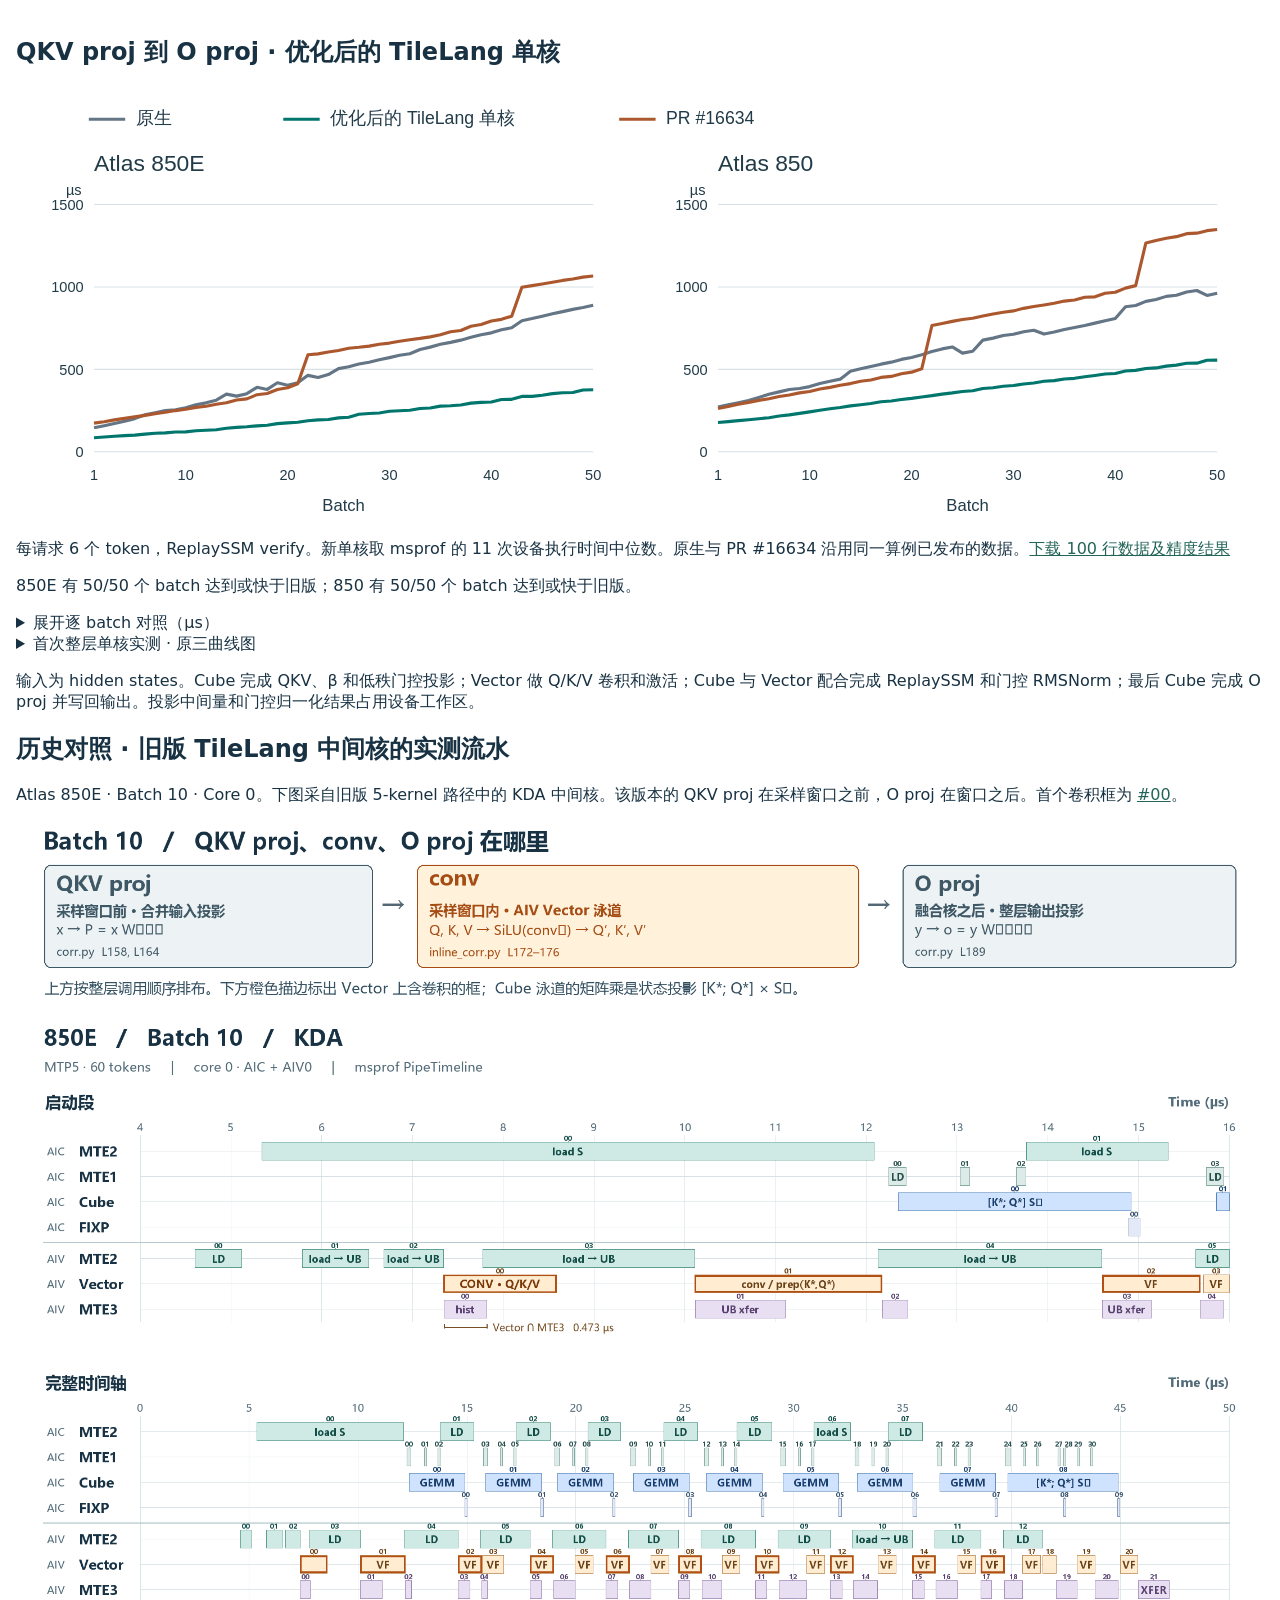
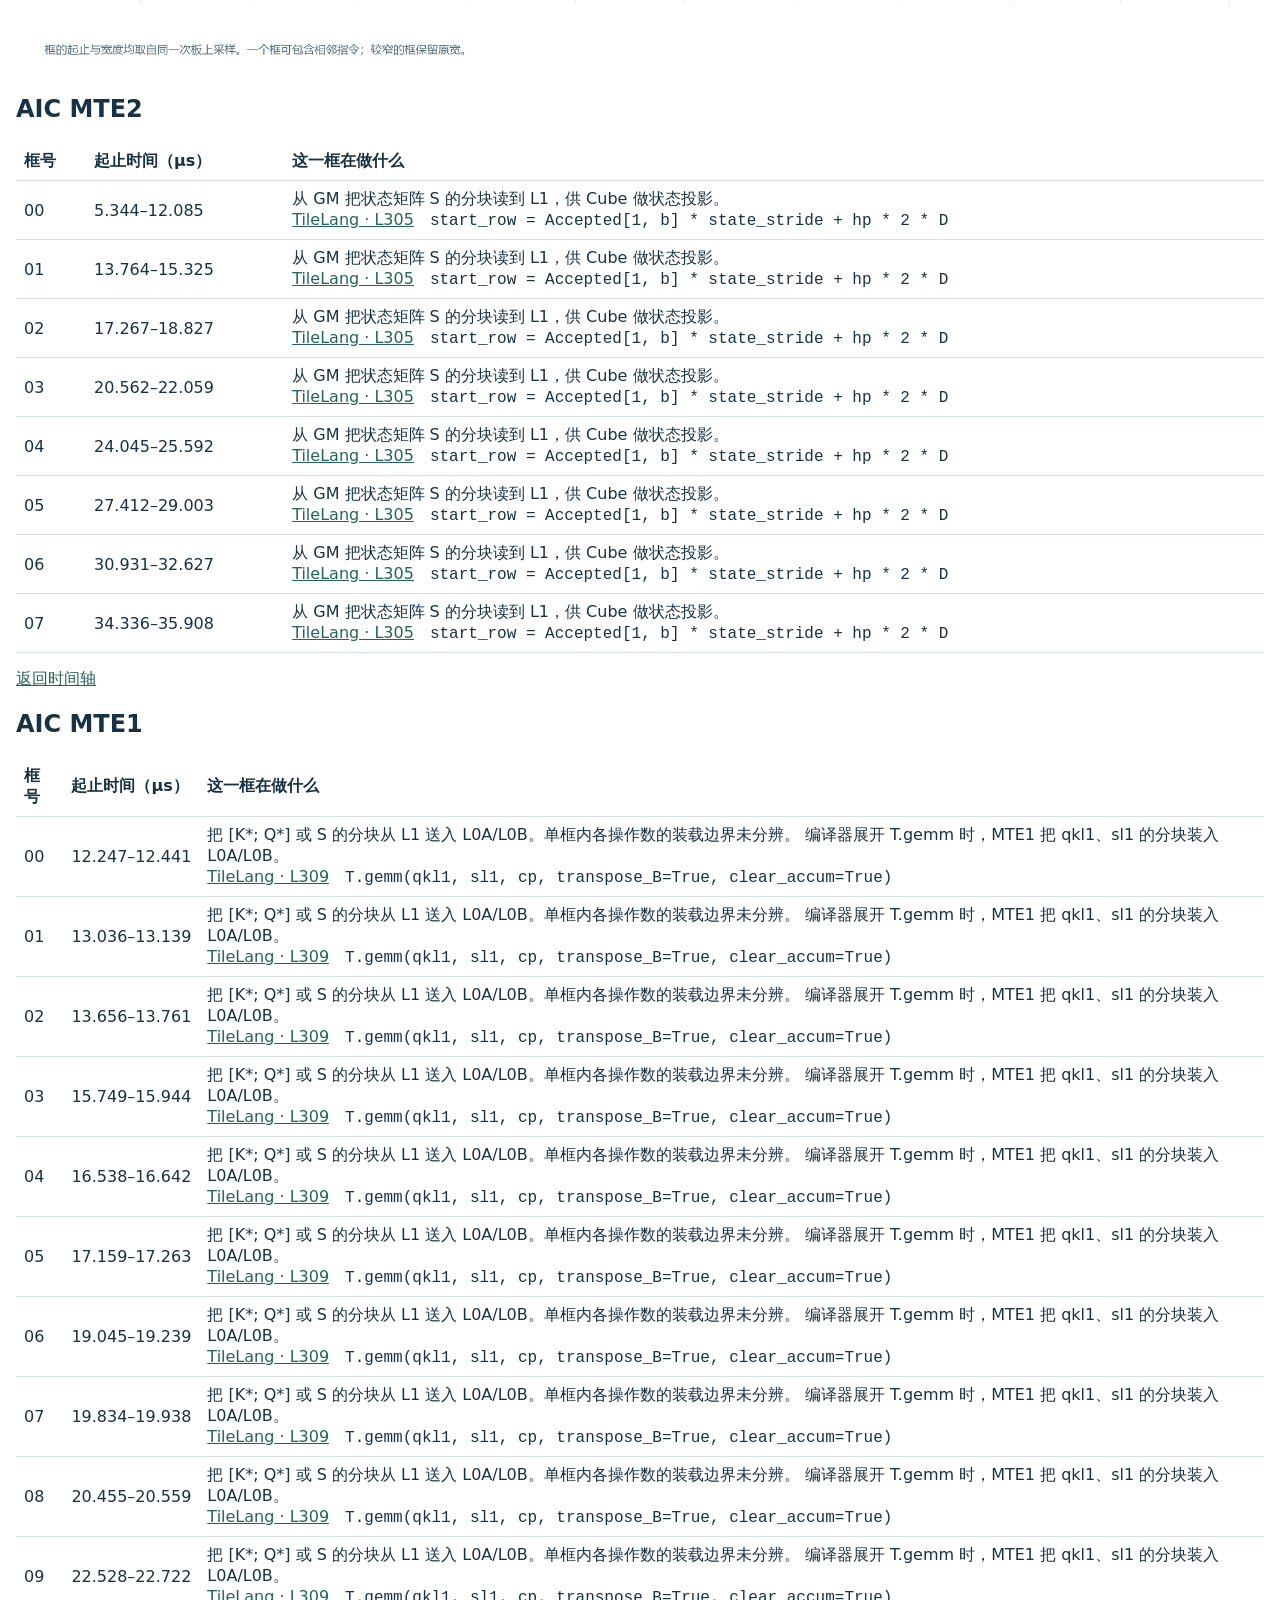
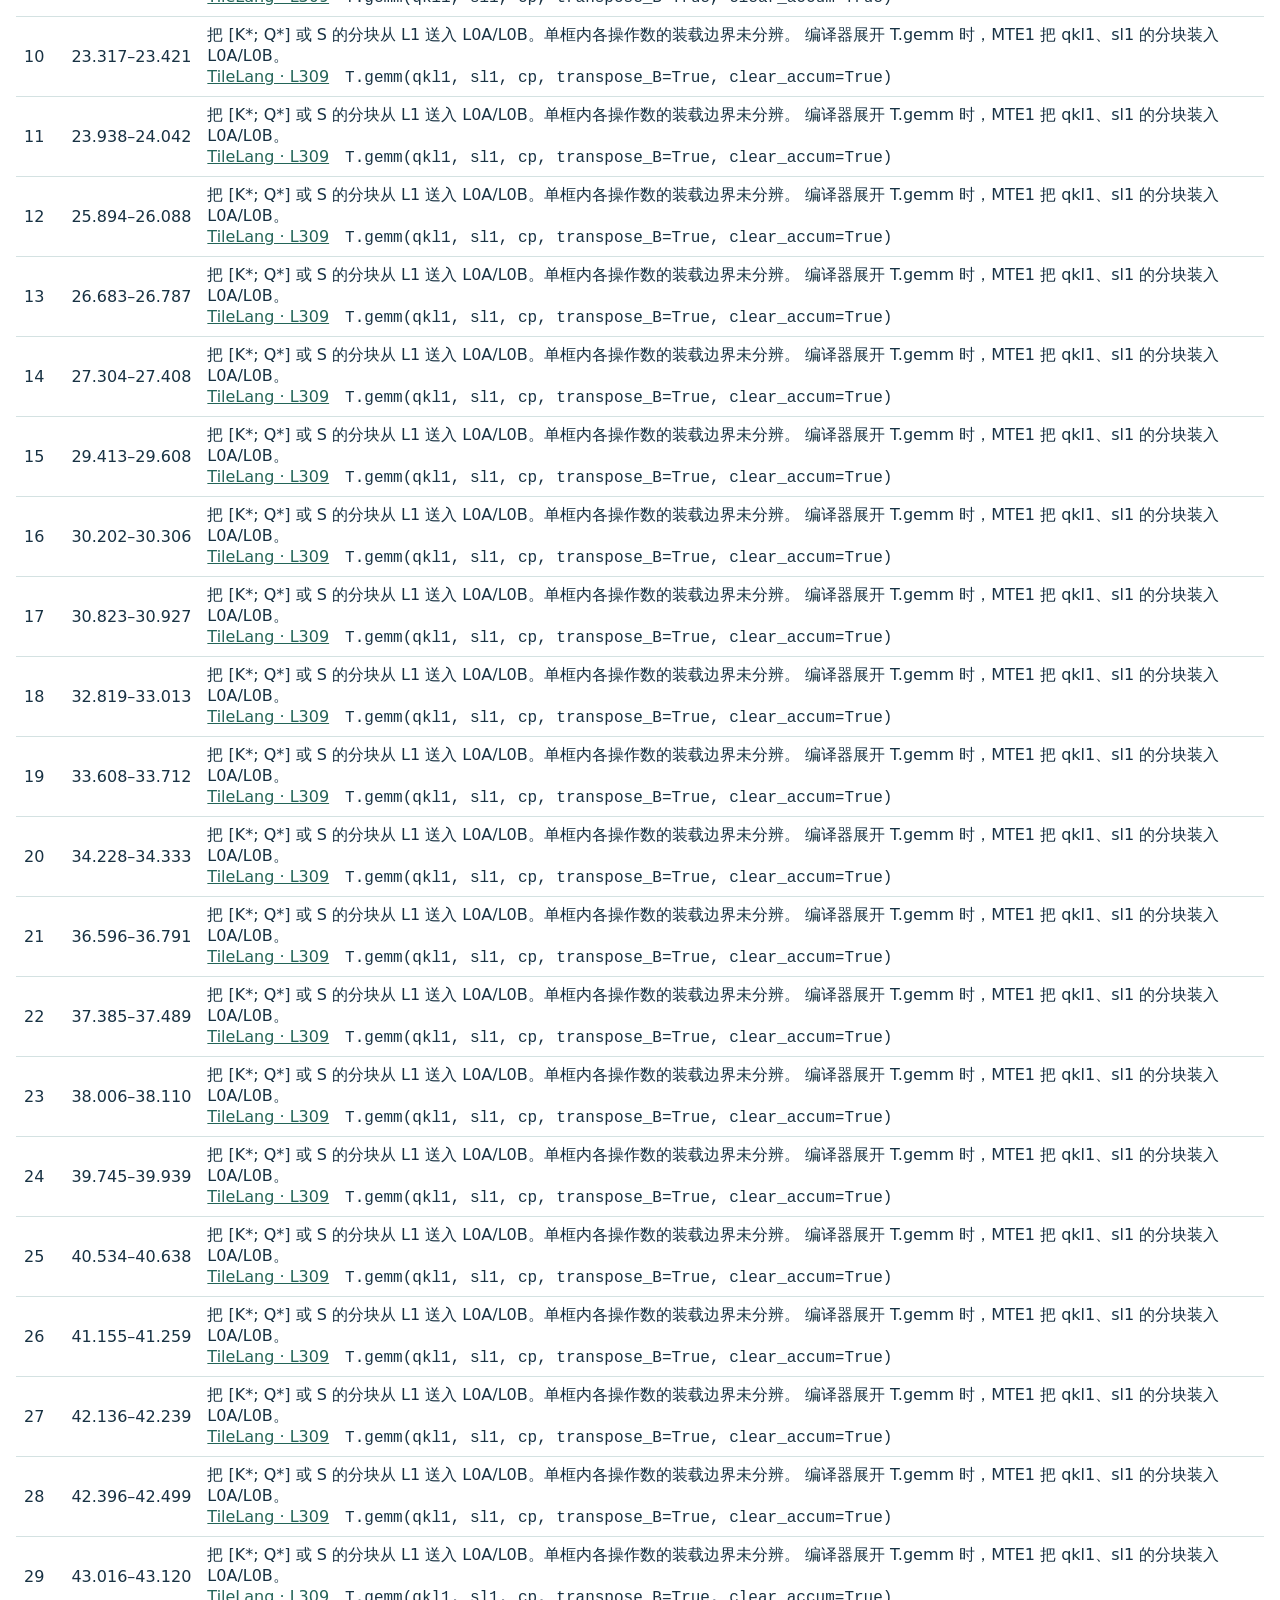
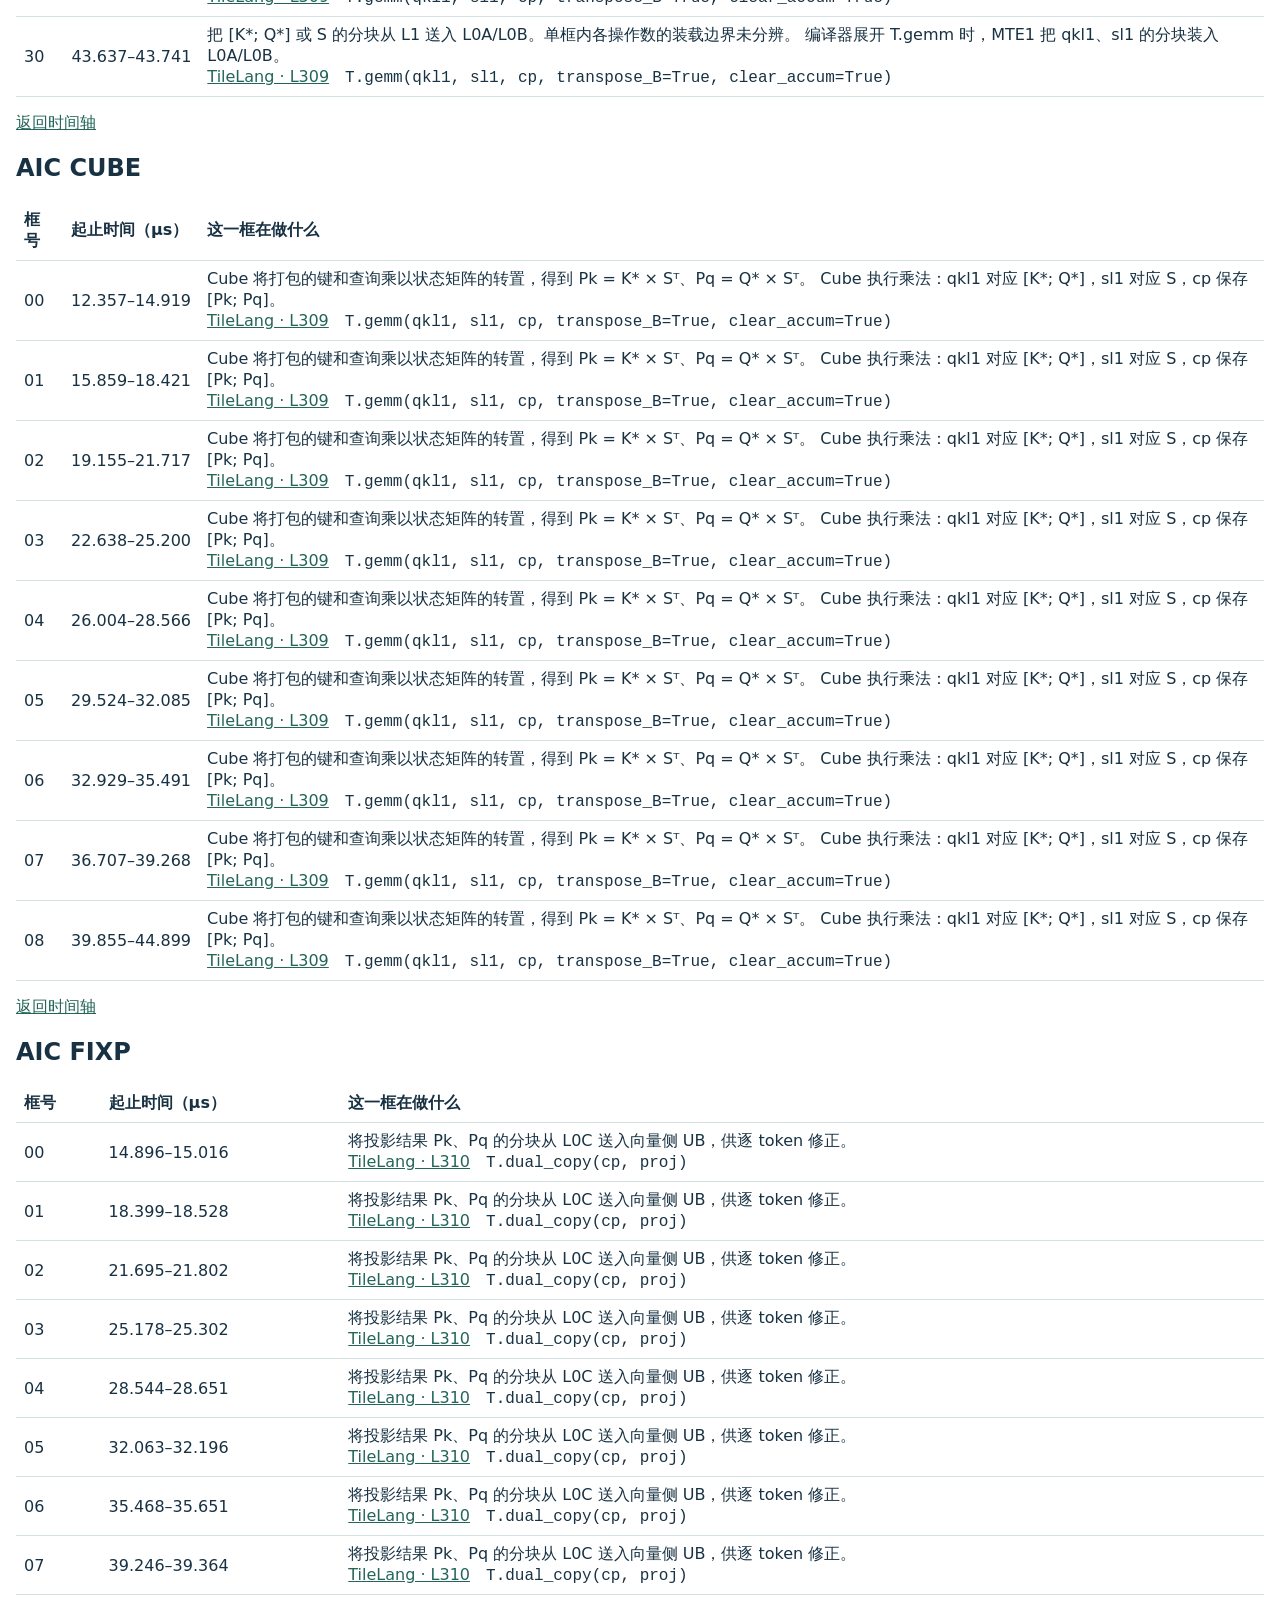
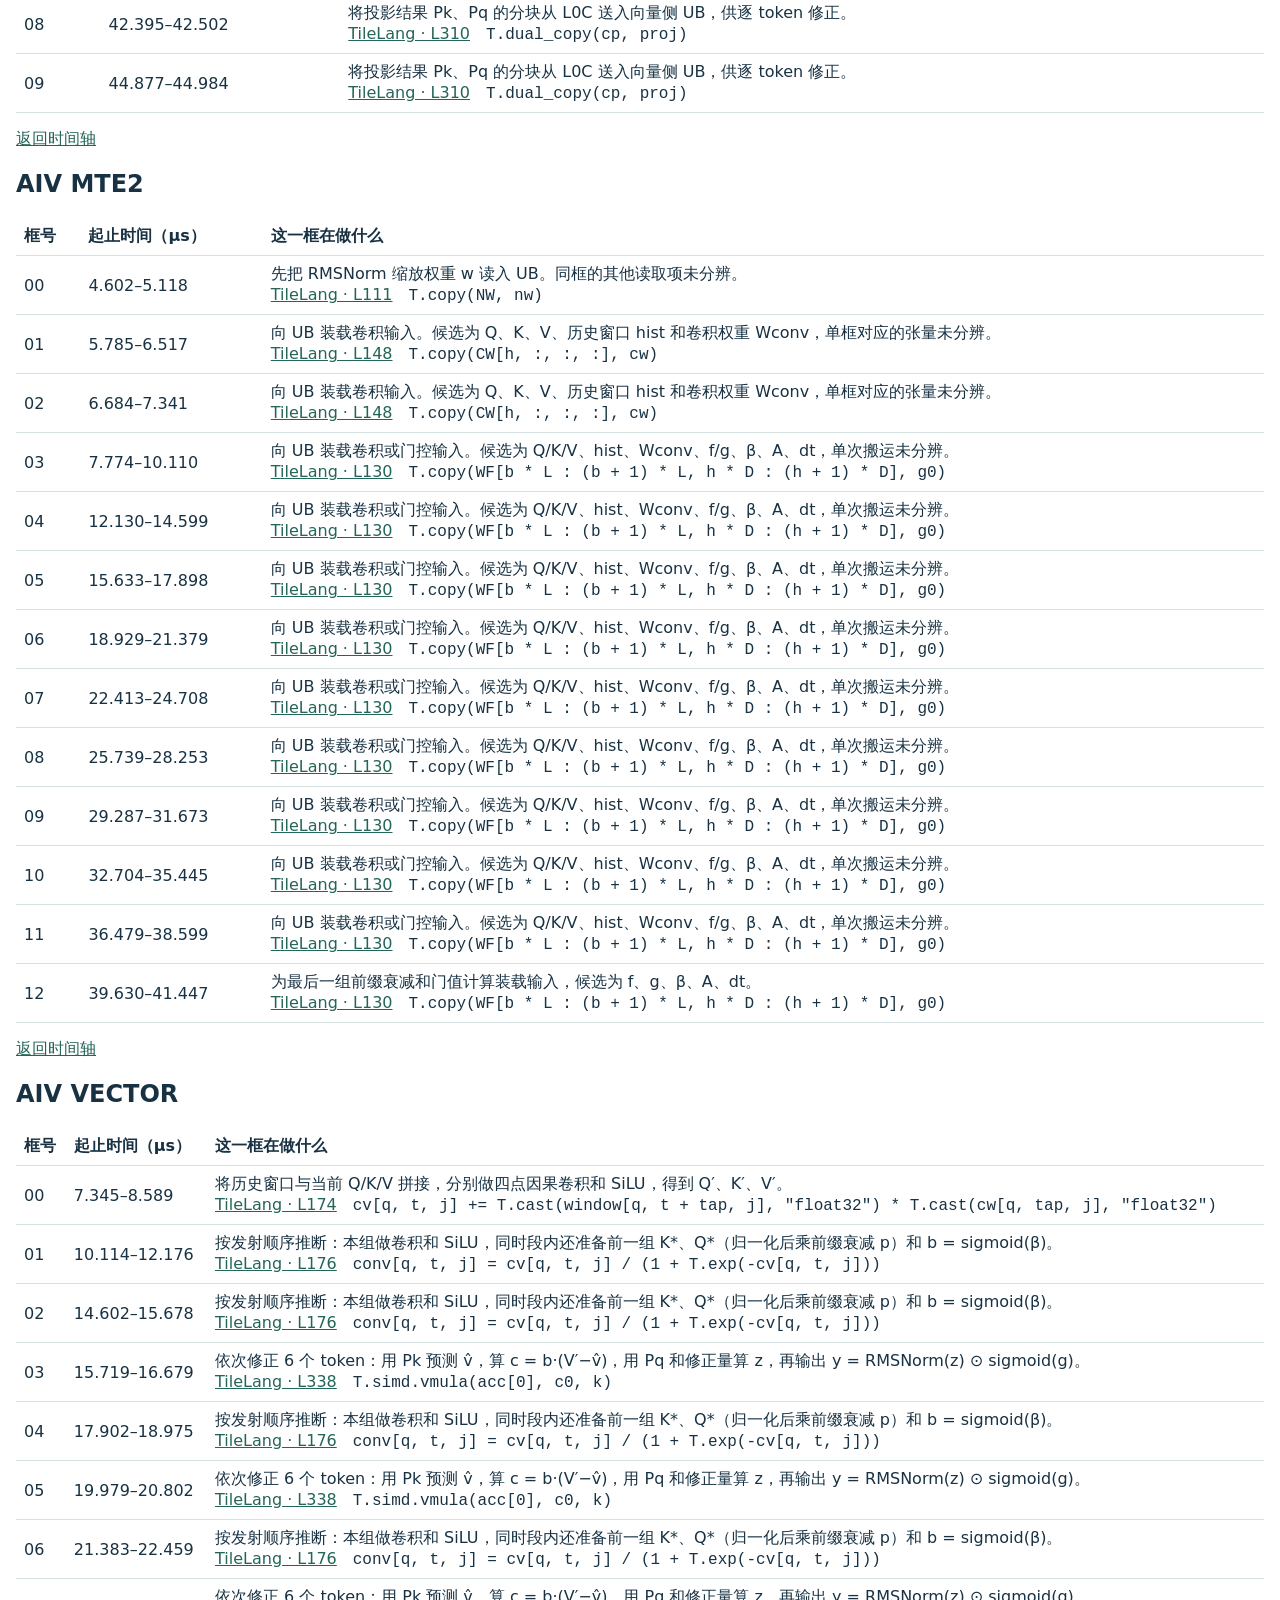
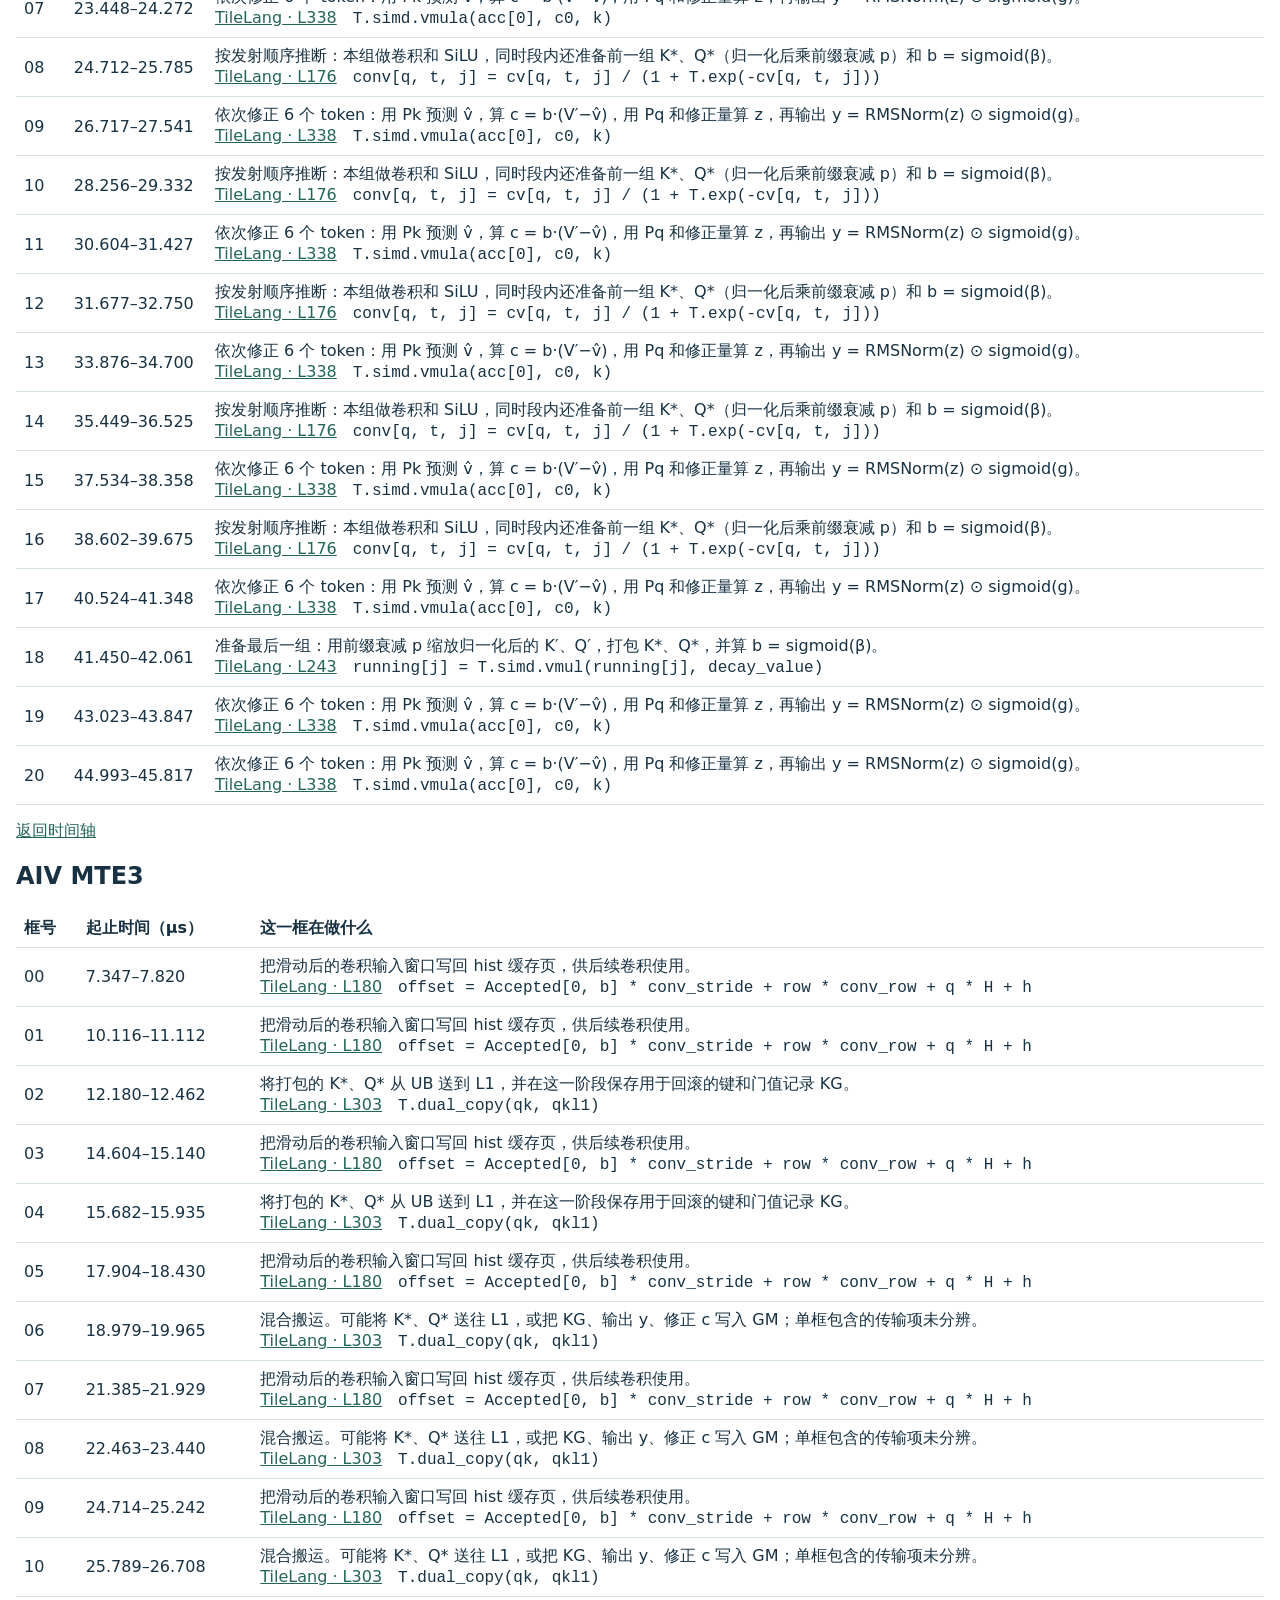
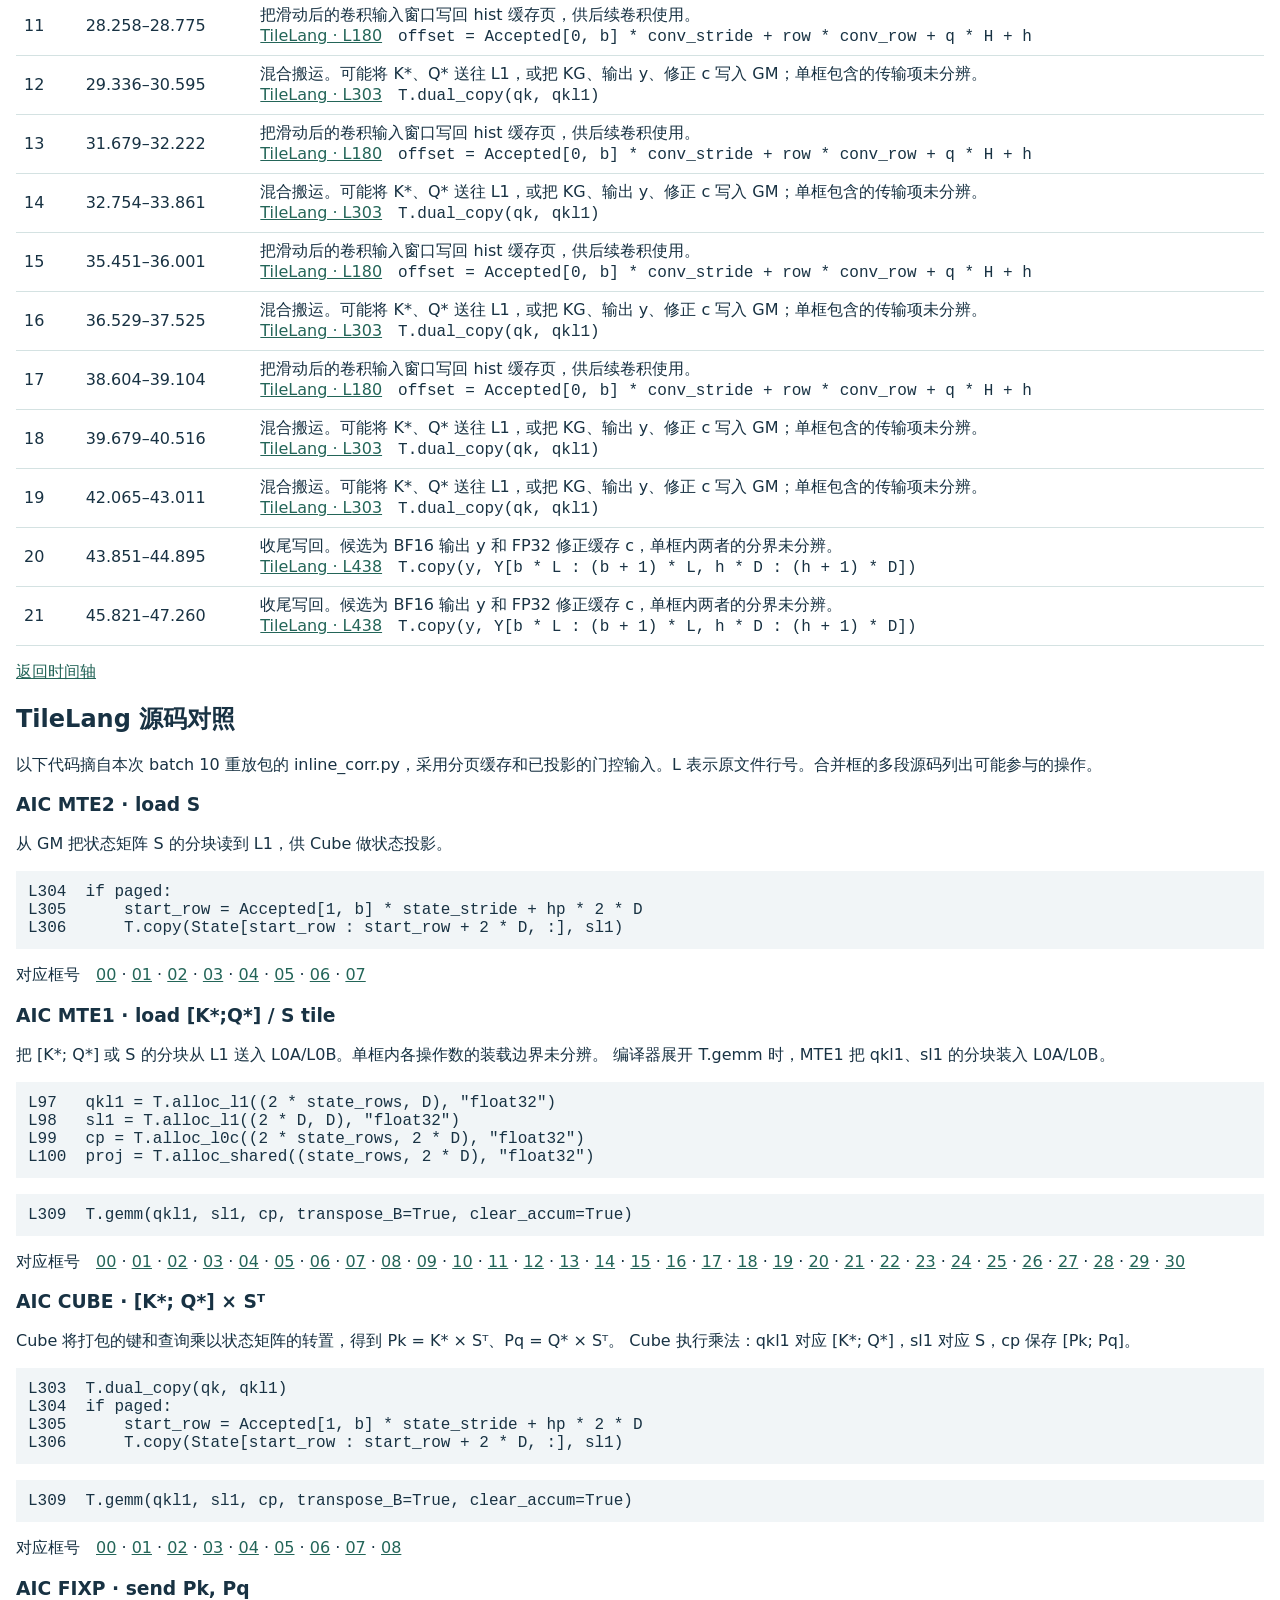
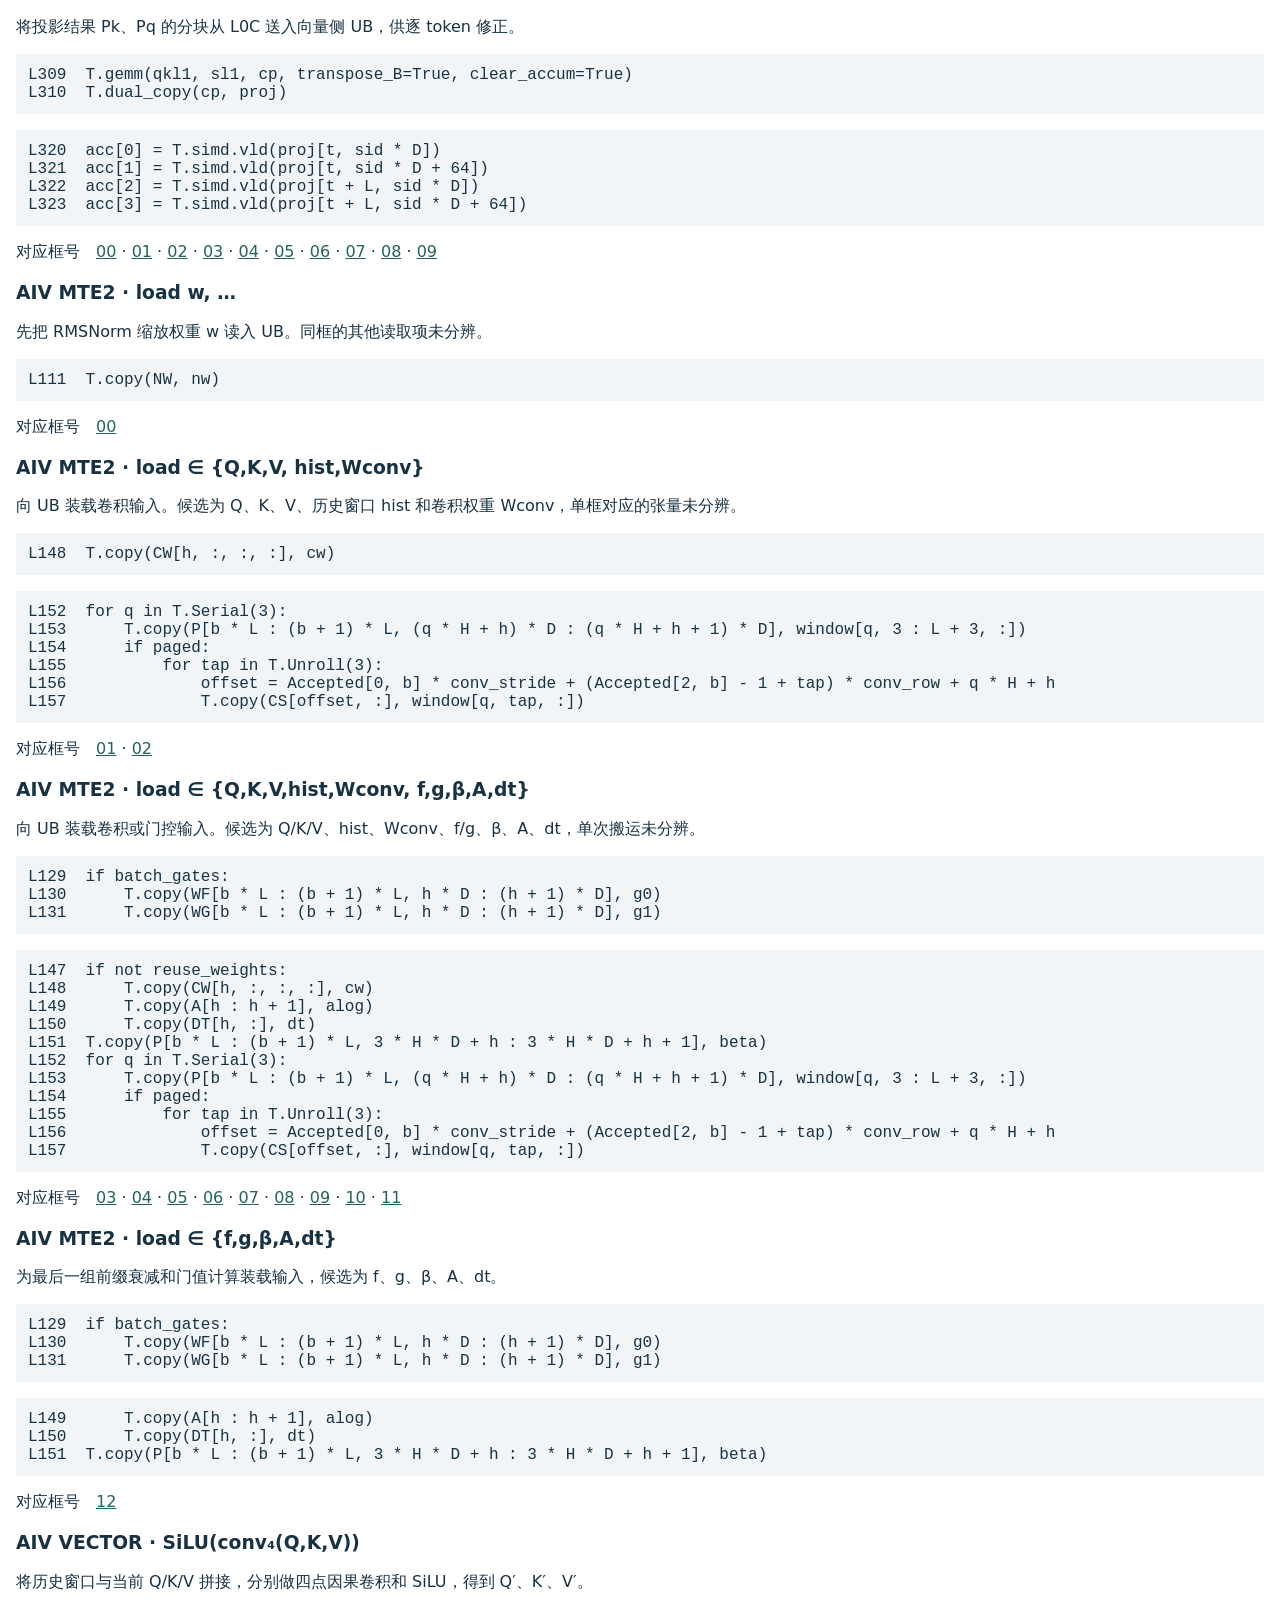
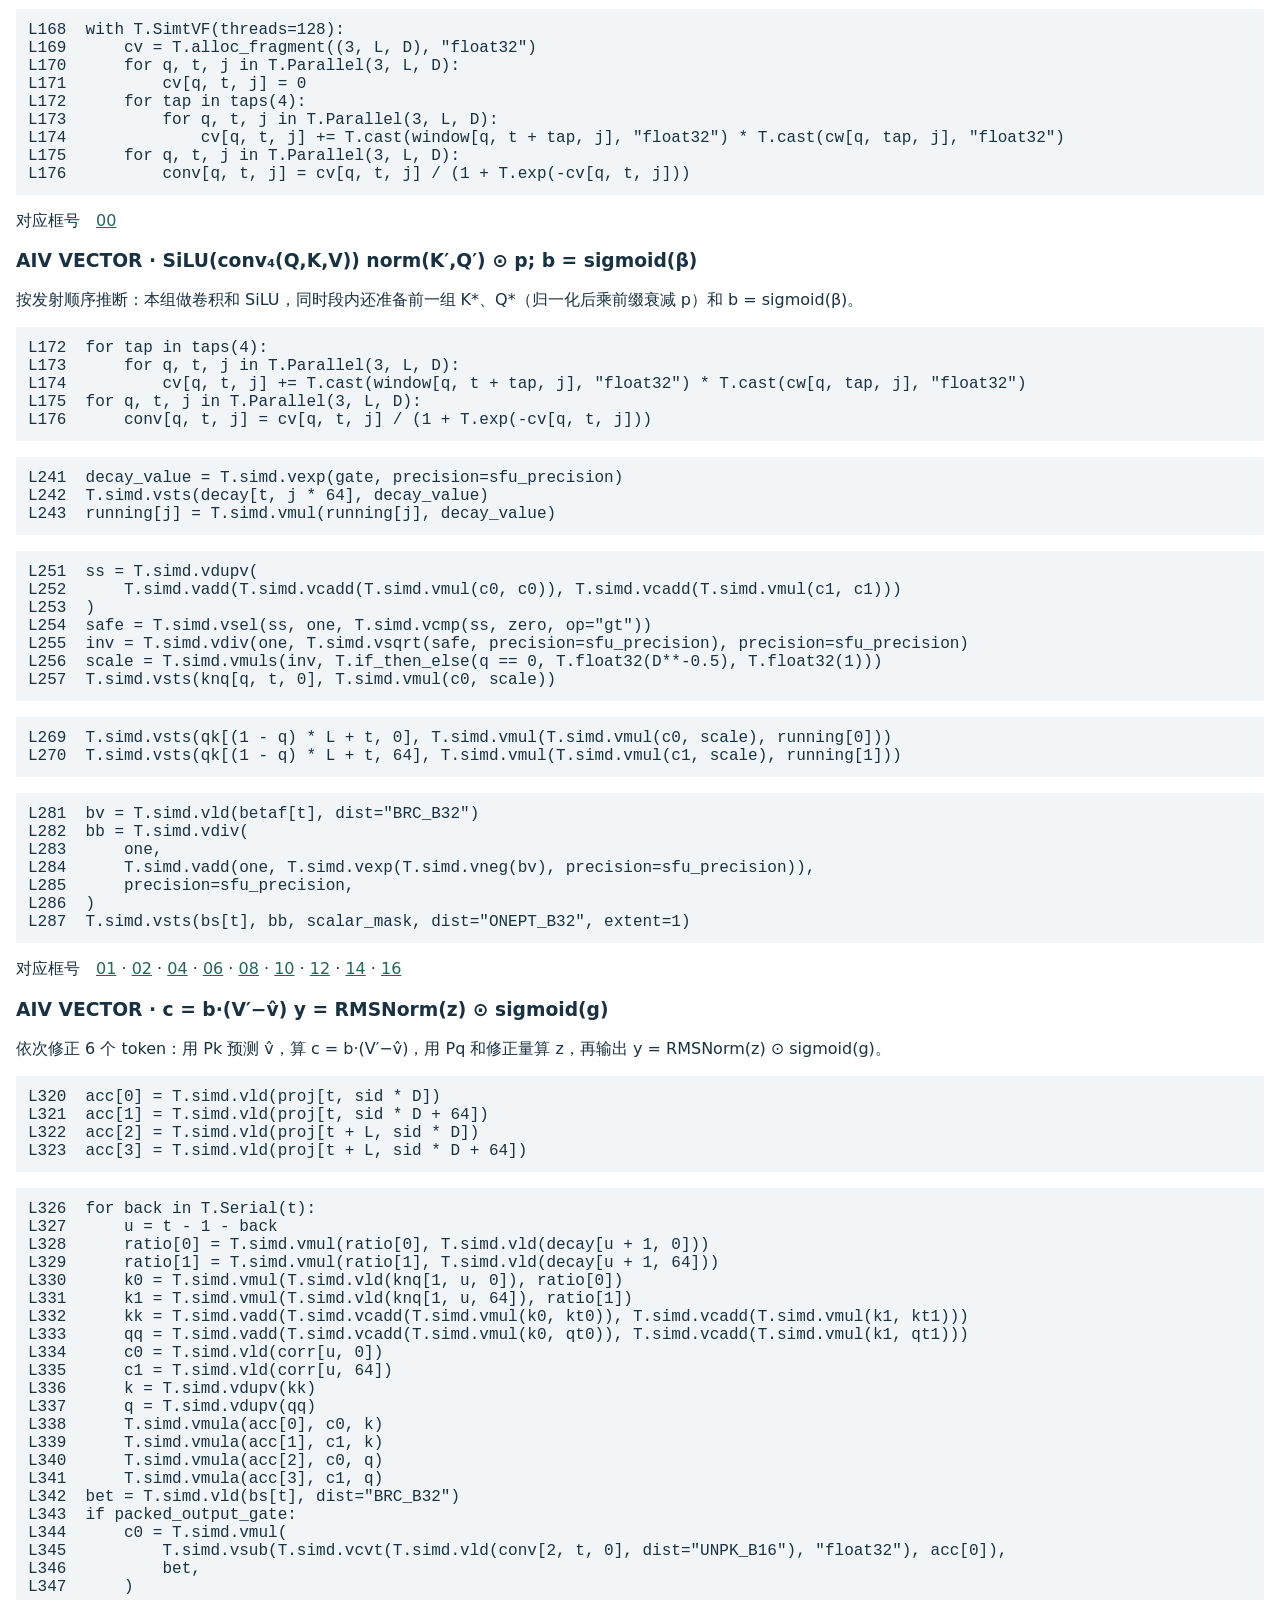
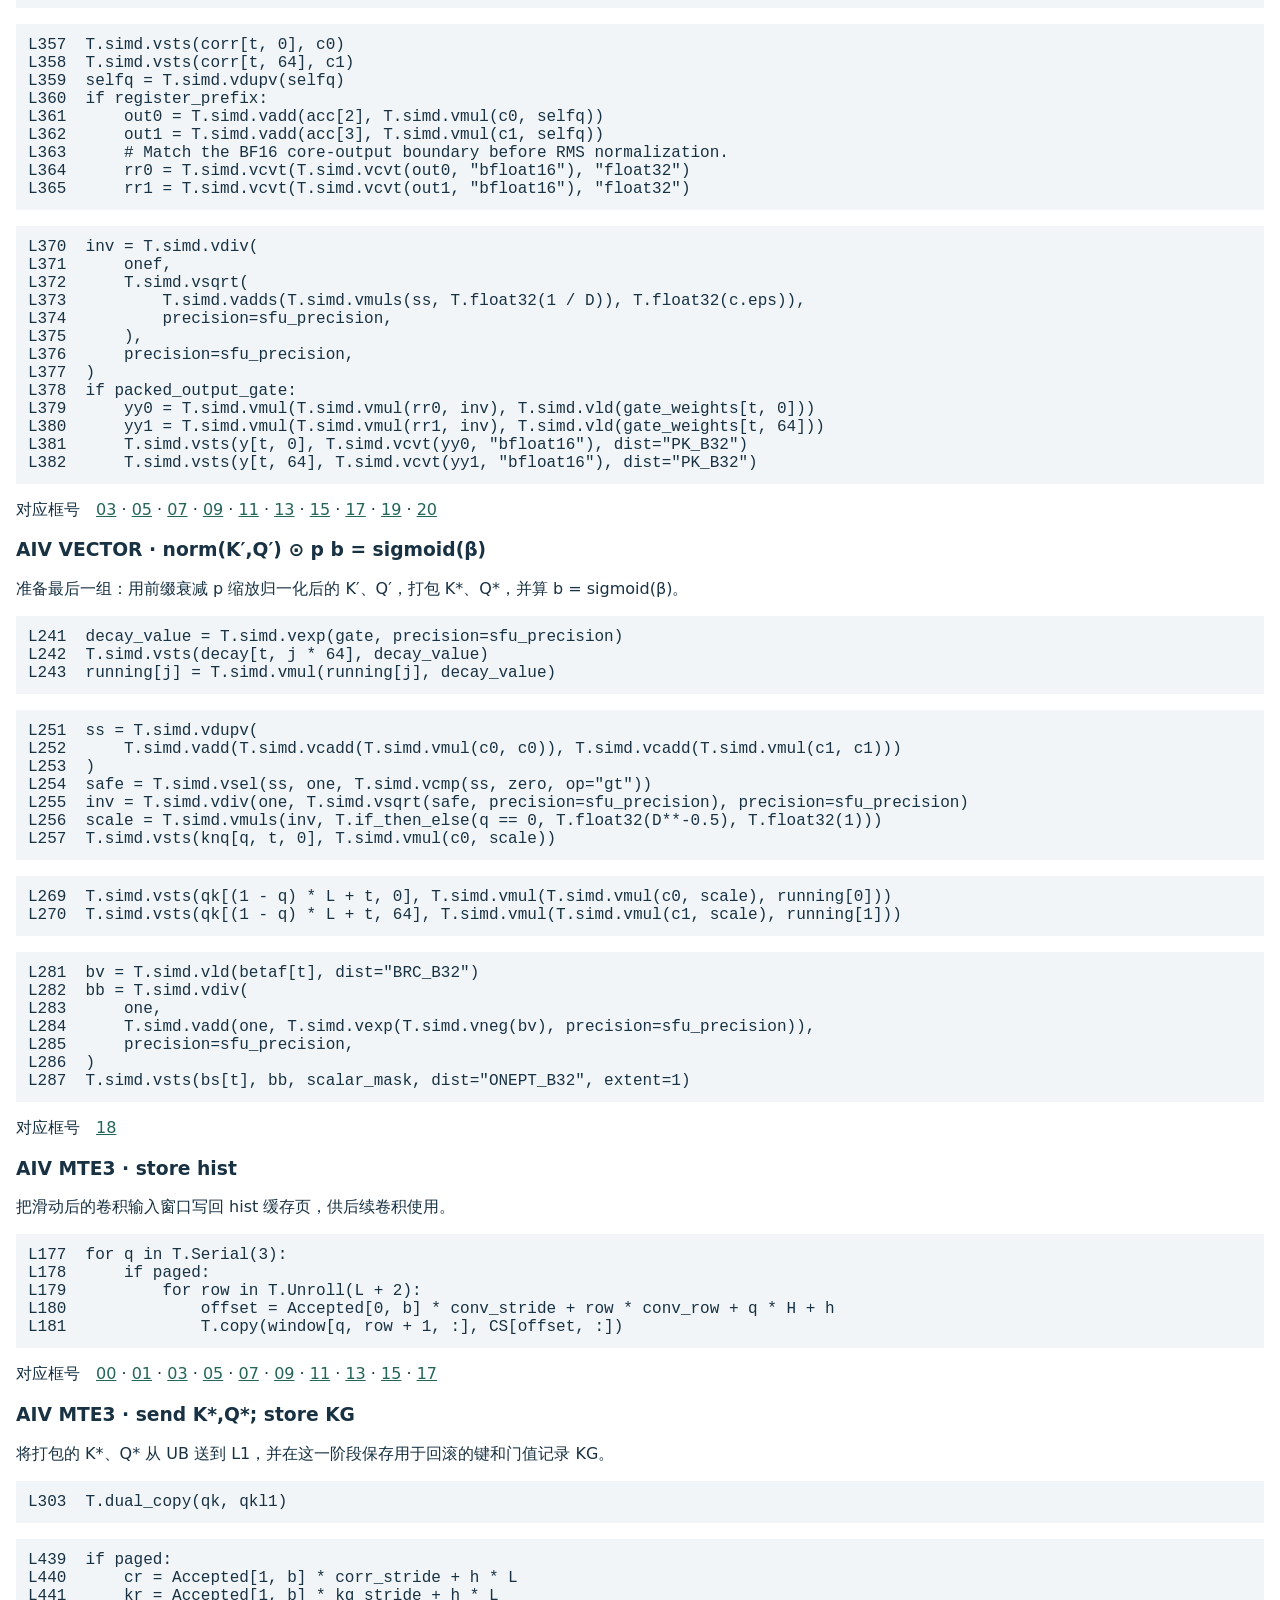
==== commit 2646b365: "Update the page-six KDA device curves and retain both earlier baselines" ====
--- a/assets/glm53-tilelang-kda-timeline.html
+++ b/assets/glm53-tilelang-kda-timeline.html
@@ -1,6 +1,10 @@
-<!doctype html><html lang="zh-CN"><meta charset="utf-8"><meta name="viewport" content="width=device-width, initial-scale=1"><title>850E Batch 10 · 逐框流水</title><style>body{font:16px system-ui;color:#183243;max-width:1400px;margin:auto;padding:16px}svg{width:100%;height:auto}svg rect{fill:transparent}svg a:hover rect,svg a:focus rect{fill:#f6c43c88;stroke:#9b7100}tr:target{background:#fff0b9}td,th{text-align:left;border-bottom:1px solid #d4e2e2;padding:8px}table{border-collapse:collapse;width:100%}td:first-child,td:nth-child(2){white-space:nowrap}a{color:#236558}</style><figure id="device-kernel-curves" aria-label="850E 与 850 的 KDA 设备侧 kernel 耗时" style="margin:0 0 2em">
+<!doctype html><html lang="zh-CN"><meta charset="utf-8"><meta name="viewport" content="width=device-width, initial-scale=1"><title>850E Batch 10 · 逐框流水</title><style>body{font:16px system-ui;color:#183243;max-width:1400px;margin:auto;padding:16px}svg{width:100%;height:auto}svg rect{fill:transparent}svg a:hover rect,svg a:focus rect{fill:#f6c43c88;stroke:#9b7100}tr:target{background:#fff0b9}td,th{text-align:left;border-bottom:1px solid #d4e2e2;padding:8px}table{border-collapse:collapse;width:100%}td:first-child,td:nth-child(2){white-space:nowrap}a{color:#236558}</style><section id="optimized-device-curves"><h1>QKV proj 到 O proj · 优化后的 TileLang 单核</h1>
+<figure style="margin:0"><a href="mtp5-optimized-whole-kda-b1-50.svg"><img alt="850E 和 850 上原生、优化后的 TileLang 单核和 PR #16634 的时延" src="mtp5-optimized-whole-kda-b1-50.svg" width="1200" height="430" style="width:100%;height:auto"></a>
+<figcaption>每请求 6 个 token，ReplaySSM verify。新单核取 msprof 的 11 次设备执行时间中位数。原生与 PR #16634 沿用同一算例已发布的数据。<a href="mtp5-optimized-whole-kda-b1-50.csv" download>下载 100 行数据及精度结果</a></figcaption></figure>
+<p>850E 有 50/50 个 batch 达到或快于旧版；850 有 50/50 个 batch 达到或快于旧版。</p><details><summary>展开逐 batch 对照（µs）</summary><p>旧版将两端投影和 KDA 计算分在多次 kernel 启动中。节省量等于旧版耗时减去优化后的单核耗时。</p><div style="overflow-x:auto"><table><thead><tr><th rowspan="2" scope="col">Batch</th><th colspan="3">Atlas 850E</th><th colspan="3">Atlas 850</th></tr>
+<tr><th>旧版</th><th>新单核</th><th>节省</th><th>旧版</th><th>新单核</th><th>节省</th></tr></thead><tbody><tr><th scope='row'>1</th><td>95.898</td><td>85.193</td><td>+10.705</td><td>222.386</td><td>177.839</td><td>+44.547</td></tr><tr><th scope='row'>2</th><td>104.181</td><td>89.563</td><td>+14.618</td><td>232.118</td><td>182.965</td><td>+49.153</td></tr><tr><th scope='row'>3</th><td>108.338</td><td>94.347</td><td>+13.991</td><td>236.732</td><td>189.048</td><td>+47.684</td></tr><tr><th scope='row'>4</th><td>112.131</td><td>98.035</td><td>+14.096</td><td>240.107</td><td>194.632</td><td>+45.475</td></tr><tr><th scope='row'>5</th><td>116.927</td><td>101.539</td><td>+15.388</td><td>247.134</td><td>200.740</td><td>+46.394</td></tr><tr><th scope='row'>6</th><td>133.694</td><td>107.210</td><td>+26.484</td><td>257.419</td><td>206.603</td><td>+50.816</td></tr><tr><th scope='row'>7</th><td>136.605</td><td>112.483</td><td>+24.122</td><td>262.886</td><td>217.460</td><td>+45.426</td></tr><tr><th scope='row'>8</th><td>140.674</td><td>115.025</td><td>+25.649</td><td>269.607</td><td>224.308</td><td>+45.299</td></tr><tr><th scope='row'>9</th><td>136.274</td><td>119.911</td><td>+16.363</td><td>269.911</td><td>233.299</td><td>+36.612</td></tr><tr><th scope='row'>10</th><td>141.556</td><td>121.274</td><td>+20.282</td><td>275.561</td><td>242.507</td><td>+33.054</td></tr><tr><th scope='row'>11</th><td>146.703</td><td>127.452</td><td>+19.251</td><td>283.898</td><td>251.728</td><td>+32.170</td></tr><tr><th scope='row'>12</th><td>151.668</td><td>131.013</td><td>+20.655</td><td>289.591</td><td>261.238</td><td>+28.353</td></tr><tr><th scope='row'>13</th><td>158.206</td><td>134.140</td><td>+24.066</td><td>297.481</td><td>268.915</td><td>+28.566</td></tr><tr><th scope='row'>14</th><td>191.519</td><td>143.238</td><td>+48.281</td><td>334.524</td><td>278.769</td><td>+55.755</td></tr><tr><th scope='row'>15</th><td>165.725</td><td>148.008</td><td>+17.717</td><td>341.876</td><td>285.458</td><td>+56.418</td></tr><tr><th scope='row'>16</th><td>174.576</td><td>152.031</td><td>+22.545</td><td>345.555</td><td>292.730</td><td>+52.825</td></tr><tr><th scope='row'>17</th><td>206.375</td><td>157.619</td><td>+48.756</td><td>356.056</td><td>303.694</td><td>+52.362</td></tr><tr><th scope='row'>18</th><td>184.406</td><td>160.899</td><td>+23.507</td><td>360.418</td><td>308.270</td><td>+52.148</td></tr><tr><th scope='row'>19</th><td>215.943</td><td>171.097</td><td>+44.846</td><td>370.684</td><td>317.094</td><td>+53.590</td></tr><tr><th scope='row'>20</th><td>191.121</td><td>175.401</td><td>+15.720</td><td>373.413</td><td>324.162</td><td>+49.251</td></tr><tr><th scope='row'>21</th><td>197.906</td><td>179.208</td><td>+18.698</td><td>382.896</td><td>332.682</td><td>+50.214</td></tr><tr><th scope='row'>22</th><td>230.042</td><td>188.812</td><td>+41.230</td><td>391.249</td><td>340.677</td><td>+50.572</td></tr><tr><th scope='row'>23</th><td>205.961</td><td>193.755</td><td>+12.206</td><td>399.621</td><td>350.132</td><td>+49.489</td></tr><tr><th scope='row'>24</th><td>215.148</td><td>196.179</td><td>+18.969</td><td>402.132</td><td>357.282</td><td>+44.850</td></tr><tr><th scope='row'>25</th><td>242.928</td><td>206.030</td><td>+36.898</td><td>383.199</td><td>365.927</td><td>+17.272</td></tr><tr><th scope='row'>26</th><td>247.196</td><td>209.753</td><td>+37.443</td><td>386.214</td><td>369.976</td><td>+16.238</td></tr><tr><th scope='row'>27</th><td>254.453</td><td>227.757</td><td>+26.696</td><td>426.403</td><td>384.183</td><td>+42.220</td></tr><tr><th scope='row'>28</th><td>256.369</td><td>232.421</td><td>+23.948</td><td>428.737</td><td>388.381</td><td>+40.356</td></tr><tr><th scope='row'>29</th><td>262.109</td><td>235.756</td><td>+26.353</td><td>440.371</td><td>397.607</td><td>+42.764</td></tr><tr><th scope='row'>30</th><td>267.112</td><td>245.822</td><td>+21.290</td><td>436.427</td><td>402.045</td><td>+34.382</td></tr><tr><th scope='row'>31</th><td>270.624</td><td>249.081</td><td>+21.543</td><td>446.934</td><td>411.122</td><td>+35.812</td></tr><tr><th scope='row'>32</th><td>273.215</td><td>252.130</td><td>+21.085</td><td>450.239</td><td>417.290</td><td>+32.949</td></tr><tr><th scope='row'>33</th><td>281.827</td><td>262.472</td><td>+19.355</td><td>441.232</td><td>427.684</td><td>+13.548</td></tr><tr><th scope='row'>34</th><td>285.358</td><td>266.102</td><td>+19.256</td><td>442.669</td><td>431.595</td><td>+11.074</td></tr><tr><th scope='row'>35</th><td>293.956</td><td>277.062</td><td>+16.894</td><td>454.694</td><td>441.936</td><td>+12.758</td></tr><tr><th scope='row'>36</th><td>298.347</td><td>279.518</td><td>+18.829</td><td>458.607</td><td>445.624</td><td>+12.983</td></tr><tr><th scope='row'>37</th><td>303.585</td><td>284.181</td><td>+19.404</td><td>467.729</td><td>455.328</td><td>+12.401</td></tr><tr><th scope='row'>38</th><td>310.083</td><td>295.334</td><td>+14.749</td><td>474.665</td><td>462.852</td><td>+11.813</td></tr><tr><th scope='row'>39</th><td>317.123</td><td>299.570</td><td>+17.553</td><td>485.737</td><td>471.700</td><td>+14.037</td></tr><tr><th scope='row'>40</th><td>317.635</td><td>301.926</td><td>+15.709</td><td>489.320</td><td>475.282</td><td>+14.038</td></tr><tr><th scope='row'>41</th><td>327.386</td><td>317.284</td><td>+10.102</td><td>529.894</td><td>489.681</td><td>+40.213</td></tr><tr><th scope='row'>42</th><td>332.164</td><td>318.339</td><td>+13.825</td><td>532.760</td><td>494.040</td><td>+38.720</td></tr><tr><th scope='row'>43</th><td>356.682</td><td>336.189</td><td>+20.493</td><td>527.795</td><td>504.957</td><td>+22.838</td></tr><tr><th scope='row'>44</th><td>359.813</td><td>336.424</td><td>+23.389</td><td>531.740</td><td>508.817</td><td>+22.923</td></tr><tr><th scope='row'>45</th><td>366.531</td><td>343.213</td><td>+23.318</td><td>542.738</td><td>519.739</td><td>+22.999</td></tr><tr><th scope='row'>46</th><td>370.418</td><td>353.079</td><td>+17.339</td><td>542.925</td><td>525.886</td><td>+17.039</td></tr><tr><th scope='row'>47</th><td>376.370</td><td>358.522</td><td>+17.848</td><td>553.215</td><td>536.872</td><td>+16.343</td></tr><tr><th scope='row'>48</th><td>378.931</td><td>359.634</td><td>+19.297</td><td>554.654</td><td>537.652</td><td>+17.002</td></tr><tr><th scope='row'>49</th><td>384.180</td><td>375.184</td><td>+8.996</td><td>558.005</td><td>555.052</td><td>+2.953</td></tr><tr><th scope='row'>50</th><td>387.144</td><td>376.788</td><td>+10.356</td><td>560.738</td><td>555.678</td><td>+5.060</td></tr></tbody></table></div></details></section><details><summary>首次整层单核实测 · 原三曲线图</summary><figure id="device-kernel-curves" aria-label="850E 与 850 的 KDA 设备侧 kernel 耗时" style="margin:0 0 2em">
 <h1>QKV proj 到 O proj · TileLang 整层单核</h1><a href="mtp5-whole-kda-device-b1-50.svg" target="_blank" rel="noopener"><img src="mtp5-whole-kda-device-b1-50.svg" width="1540" height="690" style="display:block;width:100%;height:auto" alt="850E 与 850 上，原生、TileLang 整层单核、PR #16634 的 batch 1–50 设备耗时"></a>
-<figcaption><a href="mtp5-whole-kda-device-b1-50.csv" download>下载逐 batch 耗时、kernel 数和数值误差</a> · 同一份六 token ReplaySSM verify 输入。每个 batch 的 11 次 TileLang 采样均记录到 1 个计算 kernel。</figcaption></figure>
+<figcaption><a href="mtp5-whole-kda-device-b1-50.csv" download>下载逐 batch 耗时、kernel 数和数值误差</a> · 同一份六 token ReplaySSM verify 输入。每个 batch 的 11 次 TileLang 采样均记录到 1 个计算 kernel。</figcaption></figure></details>
 <p>输入为 hidden states。Cube 完成 QKV、β 和低秩门控投影；Vector 做 Q/K/V 卷积和激活；Cube 与 Vector 配合完成 ReplaySSM 和门控 RMSNorm；最后 Cube 完成 O proj 并写回输出。投影中间量和门控归一化结果占用设备工作区。</p>
 <h2>历史对照 · 旧版 TileLang 中间核的实测流水</h2><p>Atlas 850E · Batch 10 · Core 0。下图采自旧版 5-kernel 路径中的 KDA 中间核。该版本的 QKV proj 在采样窗口之前，O proj 在窗口之后。首个卷积框为 <a href="#lane-5-0">#00</a>。</p><svg id="timeline" viewBox="0 0 2220 1511" xmlns="http://www.w3.org/2000/svg"><image width="2220" height="1511" href="[data-uri]"/><a href="#lane-0-0"><title>MTE2 #00 · load S</title><rect x="437" y="569" width="1090" height="32"/></a><a href="#lane-0-1"><title>MTE2 #01 · load S</title><rect x="1797" y="569" width="253" height="32"/></a><a href="#lane-0-0"><title>MTE2 #00 · load S</title><rect x="428" y="1068" width="262" height="32"/></a><a href="#lane-0-1"><title>MTE2 #01 · load S</title><rect x="754" y="1068" width="61" height="32"/></a><a href="#lane-0-2"><title>MTE2 #02 · load S</title><rect x="889" y="1068" width="62" height="32"/></a><a href="#lane-0-3"><title>MTE2 #03 · load S</title><rect x="1017" y="1068" width="59" height="32"/></a><a href="#lane-0-4"><title>MTE2 #04 · load S</title><rect x="1152" y="1068" width="61" height="32"/></a><a href="#lane-0-5"><title>MTE2 #05 · load S</title><rect x="1282" y="1068" width="63" height="32"/></a><a href="#lane-0-6"><title>MTE2 #06 · load S</title><rect x="1419" y="1068" width="66" height="32"/></a><a href="#lane-0-7"><title>MTE2 #07 · load S</title><rect x="1551" y="1068" width="62" height="32"/></a><a href="#lane-1-0"><title>MTE1 #00 · load [K*;Q*] / S tile</title><rect x="1552" y="614" width="32" height="32"/></a><a href="#lane-1-1"><title>MTE1 #01 · load [K*;Q*] / S tile</title><rect x="1679" y="614" width="18" height="32"/></a><a href="#lane-1-2"><title>MTE1 #02 · load [K*;Q*] / S tile</title><rect x="1779" y="614" width="18" height="32"/></a><a href="#lane-1-3"><title>MTE1 #03 · load [K*;Q*] / S tile</title><rect x="2117" y="614" width="32" height="32"/></a><a href="#lane-1-0"><title>MTE1 #00 · load [K*;Q*] / S tile</title><rect x="695" y="1113" width="8" height="32"/></a><a href="#lane-1-1"><title>MTE1 #01 · load [K*;Q*] / S tile</title><rect x="726" y="1113" width="5" height="32"/></a><a href="#lane-1-2"><title>MTE1 #02 · load [K*;Q*] / S tile</title><rect x="750" y="1113" width="5" height="32"/></a><a href="#lane-1-3"><title>MTE1 #03 · load [K*;Q*] / S tile</title><rect x="831" y="1113" width="8" height="32"/></a><a href="#lane-1-4"><title>MTE1 #04 · load [K*;Q*] / S tile</title><rect x="861" y="1113" width="5" height="32"/></a><a href="#lane-1-5"><title>MTE1 #05 · load [K*;Q*] / S tile</title><rect x="885" y="1113" width="5" height="32"/></a><a href="#lane-1-6"><title>MTE1 #06 · load [K*;Q*] / S tile</title><rect x="958" y="1113" width="9" height="32"/></a><a href="#lane-1-7"><title>MTE1 #07 · load [K*;Q*] / S tile</title><rect x="989" y="1113" width="5" height="32"/></a><a href="#lane-1-8"><title>MTE1 #08 · load [K*;Q*] / S tile</title><rect x="1013" y="1113" width="5" height="32"/></a><a href="#lane-1-9"><title>MTE1 #09 · load [K*;Q*] / S tile</title><rect x="1093" y="1113" width="9" height="32"/></a><a href="#lane-1-10"><title>MTE1 #10 · load [K*;Q*] / S tile</title><rect x="1124" y="1113" width="5" height="32"/></a><a href="#lane-1-11"><title>MTE1 #11 · load [K*;Q*] / S tile</title><rect x="1148" y="1113" width="5" height="32"/></a><a href="#lane-1-12"><title>MTE1 #12 · load [K*;Q*] / S tile</title><rect x="1224" y="1113" width="8" height="32"/></a><a href="#lane-1-13"><title>MTE1 #13 · load [K*;Q*] / S tile</title><rect x="1254" y="1113" width="5" height="32"/></a><a href="#lane-1-14"><title>MTE1 #14 · load [K*;Q*] / S tile</title><rect x="1278" y="1113" width="5" height="32"/></a><a href="#lane-1-15"><title>MTE1 #15 · load [K*;Q*] / S tile</title><rect x="1360" y="1113" width="9" height="32"/></a><a href="#lane-1-16"><title>MTE1 #16 · load [K*;Q*] / S tile</title><rect x="1391" y="1113" width="5" height="32"/></a><a href="#lane-1-17"><title>MTE1 #17 · load [K*;Q*] / S tile</title><rect x="1415" y="1113" width="5" height="32"/></a><a href="#lane-1-18"><title>MTE1 #18 · load [K*;Q*] / S tile</title><rect x="1492" y="1113" width="8" height="32"/></a><a href="#lane-1-19"><title>MTE1 #19 · load [K*;Q*] / S tile</title><rect x="1522" y="1113" width="5" height="32"/></a><a href="#lane-1-20"><title>MTE1 #20 · load [K*;Q*] / S tile</title><rect x="1547" y="1113" width="5" height="32"/></a><a href="#lane-1-21"><title>MTE1 #21 · load [K*;Q*] / S tile</title><rect x="1638" y="1113" width="9" height="32"/></a><a href="#lane-1-22"><title>MTE1 #22 · load [K*;Q*] / S tile</title><rect x="1669" y="1113" width="5" height="32"/></a><a href="#lane-1-23"><title>MTE1 #23 · load [K*;Q*] / S tile</title><rect x="1693" y="1113" width="5" height="32"/></a><a href="#lane-1-24"><title>MTE1 #24 · load [K*;Q*] / S tile</title><rect x="1760" y="1113" width="9" height="32"/></a><a href="#lane-1-25"><title>MTE1 #25 · load [K*;Q*] / S tile</title><rect x="1791" y="1113" width="5" height="32"/></a><a href="#lane-1-26"><title>MTE1 #26 · load [K*;Q*] / S tile</title><rect x="1815" y="1113" width="5" height="32"/></a><a href="#lane-1-27"><title>MTE1 #27 · load [K*;Q*] / S tile</title><rect x="1853" y="1113" width="5" height="32"/></a><a href="#lane-1-28"><title>MTE1 #28 · load [K*;Q*] / S tile</title><rect x="1863" y="1113" width="5" height="32"/></a><a href="#lane-1-29"><title>MTE1 #29 · load [K*;Q*] / S tile</title><rect x="1887" y="1113" width="5" height="32"/></a><a href="#lane-1-30"><title>MTE1 #30 · load [K*;Q*] / S tile</title><rect x="1911" y="1113" width="5" height="32"/></a><a href="#lane-2-0"><title>CUBE #00 · [K*; Q*] × Sᵀ</title><rect x="1569" y="659" width="415" height="32"/></a><a href="#lane-2-1"><title>CUBE #01 · [K*; Q*] × Sᵀ</title><rect x="2135" y="659" width="23" height="32"/></a><a href="#lane-2-0"><title>CUBE #00 · [K*; Q*] × Sᵀ</title><rect x="699" y="1158" width="100" height="32"/></a><a href="#lane-2-1"><title>CUBE #01 · [K*; Q*] × Sᵀ</title><rect x="835" y="1158" width="100" height="32"/></a><a href="#lane-2-2"><title>CUBE #02 · [K*; Q*] × Sᵀ</title><rect x="963" y="1158" width="100" height="32"/></a><a href="#lane-2-3"><title>CUBE #03 · [K*; Q*] × Sᵀ</title><rect x="1098" y="1158" width="100" height="32"/></a><a href="#lane-2-4"><title>CUBE #04 · [K*; Q*] × Sᵀ</title><rect x="1228" y="1158" width="100" height="32"/></a><a href="#lane-2-5"><title>CUBE #05 · [K*; Q*] × Sᵀ</title><rect x="1364" y="1158" width="100" height="32"/></a><a href="#lane-2-6"><title>CUBE #06 · [K*; Q*] × Sᵀ</title><rect x="1496" y="1158" width="100" height="32"/></a><a href="#lane-2-7"><title>CUBE #07 · [K*; Q*] × Sᵀ</title><rect x="1643" y="1158" width="100" height="32"/></a><a href="#lane-2-8"><title>CUBE #08 · [K*; Q*] × Sᵀ</title><rect x="1764" y="1158" width="197" height="32"/></a><a href="#lane-3-0"><title>FIXP #00 · send Pk, Pq</title><rect x="1979" y="704" width="21" height="32"/></a><a href="#lane-3-0"><title>FIXP #00 · send Pk, Pq</title><rect x="798" y="1203" width="5" height="32"/></a><a href="#lane-3-1"><title>FIXP #01 · send Pk, Pq</title><rect x="933" y="1203" width="6" height="32"/></a><a href="#lane-3-2"><title>FIXP #02 · send Pk, Pq</title><rect x="1061" y="1203" width="5" height="32"/></a><a href="#lane-3-3"><title>FIXP #03 · send Pk, Pq</title><rect x="1196" y="1203" width="6" height="32"/></a><a href="#lane-3-4"><title>FIXP #04 · send Pk, Pq</title><rect x="1326" y="1203" width="5" height="32"/></a><a href="#lane-3-5"><title>FIXP #05 · send Pk, Pq</title><rect x="1463" y="1203" width="6" height="32"/></a><a href="#lane-3-6"><title>FIXP #06 · send Pk, Pq</title><rect x="1595" y="1203" width="8" height="32"/></a><a href="#lane-3-7"><title>FIXP #07 · send Pk, Pq</title><rect x="1741" y="1203" width="5" height="32"/></a><a href="#lane-3-8"><title>FIXP #08 · send Pk, Pq</title><rect x="1863" y="1203" width="5" height="32"/></a><a href="#lane-3-9"><title>FIXP #09 · send Pk, Pq</title><rect x="1959" y="1203" width="5" height="32"/></a><a href="#lane-4-0"><title>MTE2 #00 · load w, …</title><rect x="318" y="760" width="84" height="32"/></a><a href="#lane-4-1"><title>MTE2 #01 · load ∈ {Q,K,V, hist,Wconv}</title><rect x="509" y="760" width="119" height="32"/></a><a href="#lane-4-2"><title>MTE2 #02 · load ∈ {Q,K,V, hist,Wconv}</title><rect x="654" y="760" width="107" height="32"/></a><a href="#lane-4-3"><title>MTE2 #03 · load ∈ {Q,K,V,hist,Wconv, f,g,β,A,dt}</title><rect x="830" y="760" width="378" height="32"/></a><a href="#lane-4-4"><title>MTE2 #04 · load ∈ {Q,K,V,hist,Wconv, f,g,β,A,dt}</title><rect x="1533" y="760" width="399" height="32"/></a><a href="#lane-4-5"><title>MTE2 #05 · load ∈ {Q,K,V,hist,Wconv, f,g,β,A,dt}</title><rect x="2098" y="760" width="60" height="32"/></a><a href="#lane-4-0"><title>MTE2 #00 · load w, …</title><rect x="399" y="1259" width="21" height="32"/></a><a href="#lane-4-1"><title>MTE2 #01 · load ∈ {Q,K,V, hist,Wconv}</title><rect x="445" y="1259" width="29" height="32"/></a><a href="#lane-4-2"><title>MTE2 #02 · load ∈ {Q,K,V, hist,Wconv}</title><rect x="479" y="1259" width="27" height="32"/></a><a href="#lane-4-3"><title>MTE2 #03 · load ∈ {Q,K,V,hist,Wconv, f,g,β,A,dt}</title><rect x="522" y="1259" width="91" height="32"/></a><a href="#lane-4-4"><title>MTE2 #04 · load ∈ {Q,K,V,hist,Wconv, f,g,β,A,dt}</title><rect x="690" y="1259" width="97" height="32"/></a><a href="#lane-4-5"><title>MTE2 #05 · load ∈ {Q,K,V,hist,Wconv, f,g,β,A,dt}</title><rect x="826" y="1259" width="89" height="32"/></a><a href="#lane-4-6"><title>MTE2 #06 · load ∈ {Q,K,V,hist,Wconv, f,g,β,A,dt}</title><rect x="954" y="1259" width="96" height="32"/></a><a href="#lane-4-7"><title>MTE2 #07 · load ∈ {Q,K,V,hist,Wconv, f,g,β,A,dt}</title><rect x="1089" y="1259" width="90" height="32"/></a><a href="#lane-4-8"><title>MTE2 #08 · load ∈ {Q,K,V,hist,Wconv, f,g,β,A,dt}</title><rect x="1218" y="1259" width="98" height="32"/></a><a href="#lane-4-9"><title>MTE2 #09 · load ∈ {Q,K,V,hist,Wconv, f,g,β,A,dt}</title><rect x="1355" y="1259" width="94" height="32"/></a><a href="#lane-4-10"><title>MTE2 #10 · load ∈ {Q,K,V,hist,Wconv, f,g,β,A,dt}</title><rect x="1487" y="1259" width="108" height="32"/></a><a href="#lane-4-11"><title>MTE2 #11 · load ∈ {Q,K,V,hist,Wconv, f,g,β,A,dt}</title><rect x="1634" y="1259" width="83" height="32"/></a><a href="#lane-4-12"><title>MTE2 #12 · load ∈ {f,g,β,A,dt}</title><rect x="1756" y="1259" width="71" height="32"/></a><a href="#lane-5-0"><title>VECTOR #00 · SiLU(conv₄(Q,K,V))</title><rect x="760" y="805" width="202" height="32"/></a><a href="#lane-5-1"><title>VECTOR #01 · SiLU(conv₄(Q,K,V)) norm(K′,Q′) ⊙ p; b = sigmoid(β)</title><rect x="1207" y="805" width="334" height="32"/></a><a href="#lane-5-2"><title>VECTOR #02 · SiLU(conv₄(Q,K,V)) norm(K′,Q′) ⊙ p; b = sigmoid(β)</title><rect x="1932" y="805" width="175" height="32"/></a><a href="#lane-5-3"><title>VECTOR #03 · c = b·(V′−v̂) y = RMSNorm(z) ⊙ sigmoid(g)</title><rect x="2112" y="805" width="46" height="32"/></a><a href="#lane-5-0"><title>VECTOR #00 · SiLU(conv₄(Q,K,V))</title><rect x="505" y="1304" width="49" height="32"/></a><a href="#lane-5-1"><title>VECTOR #01 · SiLU(conv₄(Q,K,V)) norm(K′,Q′) ⊙ p; b = sigmoid(β)</title><rect x="612" y="1304" width="81" height="32"/></a><a href="#lane-5-2"><title>VECTOR #02 · SiLU(conv₄(Q,K,V)) norm(K′,Q′) ⊙ p; b = sigmoid(β)</title><rect x="786" y="1304" width="43" height="32"/></a><a href="#lane-5-3"><title>VECTOR #03 · c = b·(V′−v̂) y = RMSNorm(z) ⊙ sigmoid(g)</title><rect x="829" y="1304" width="39" height="32"/></a><a href="#lane-5-4"><title>VECTOR #04 · SiLU(conv₄(Q,K,V)) norm(K′,Q′) ⊙ p; b = sigmoid(β)</title><rect x="914" y="1304" width="43" height="32"/></a><a href="#lane-5-5"><title>VECTOR #05 · c = b·(V′−v̂) y = RMSNorm(z) ⊙ sigmoid(g)</title><rect x="994" y="1304" width="33" height="32"/></a><a href="#lane-5-6"><title>VECTOR #06 · SiLU(conv₄(Q,K,V)) norm(K′,Q′) ⊙ p; b = sigmoid(β)</title><rect x="1049" y="1304" width="43" height="32"/></a><a href="#lane-5-7"><title>VECTOR #07 · c = b·(V′−v̂) y = RMSNorm(z) ⊙ sigmoid(g)</title><rect x="1129" y="1304" width="33" height="32"/></a><a href="#lane-5-8"><title>VECTOR #08 · SiLU(conv₄(Q,K,V)) norm(K′,Q′) ⊙ p; b = sigmoid(β)</title><rect x="1178" y="1304" width="42" height="32"/></a><a href="#lane-5-9"><title>VECTOR #09 · c = b·(V′−v̂) y = RMSNorm(z) ⊙ sigmoid(g)</title><rect x="1256" y="1304" width="32" height="32"/></a><a href="#lane-5-10"><title>VECTOR #10 · SiLU(conv₄(Q,K,V)) norm(K′,Q′) ⊙ p; b = sigmoid(β)</title><rect x="1315" y="1304" width="43" height="32"/></a><a href="#lane-5-11"><title>VECTOR #11 · c = b·(V′−v̂) y = RMSNorm(z) ⊙ sigmoid(g)</title><rect x="1406" y="1304" width="33" height="32"/></a><a href="#lane-5-12"><title>VECTOR #12 · SiLU(conv₄(Q,K,V)) norm(K′,Q′) ⊙ p; b = sigmoid(β)</title><rect x="1448" y="1304" width="42" height="32"/></a><a href="#lane-5-13"><title>VECTOR #13 · c = b·(V′−v̂) y = RMSNorm(z) ⊙ sigmoid(g)</title><rect x="1533" y="1304" width="33" height="32"/></a><a href="#lane-5-14"><title>VECTOR #14 · SiLU(conv₄(Q,K,V)) norm(K′,Q′) ⊙ p; b = sigmoid(β)</title><rect x="1594" y="1304" width="42" height="32"/></a><a href="#lane-5-15"><title>VECTOR #15 · c = b·(V′−v̂) y = RMSNorm(z) ⊙ sigmoid(g)</title><rect x="1675" y="1304" width="32" height="32"/></a><a href="#lane-5-16"><title>VECTOR #16 · SiLU(conv₄(Q,K,V)) norm(K′,Q′) ⊙ p; b = sigmoid(β)</title><rect x="1716" y="1304" width="43" height="32"/></a><a href="#lane-5-17"><title>VECTOR #17 · c = b·(V′−v̂) y = RMSNorm(z) ⊙ sigmoid(g)</title><rect x="1790" y="1304" width="33" height="32"/></a><a href="#lane-5-18"><title>VECTOR #18 · norm(K′,Q′) ⊙ p b = sigmoid(β)</title><rect x="1826" y="1304" width="25" height="32"/></a><a href="#lane-5-19"><title>VECTOR #19 · c = b·(V′−v̂) y = RMSNorm(z) ⊙ sigmoid(g)</title><rect x="1887" y="1304" width="33" height="32"/></a><a href="#lane-5-20"><title>VECTOR #20 · c = b·(V′−v̂) y = RMSNorm(z) ⊙ sigmoid(g)</title><rect x="1964" y="1304" width="32" height="32"/></a><a href="#lane-6-0"><title>MTE3 #00 · store hist</title><rect x="761" y="850" width="77" height="32"/></a><a href="#lane-6-1"><title>MTE3 #01 · store hist</title><rect x="1208" y="850" width="161" height="32"/></a><a href="#lane-6-2"><title>MTE3 #02 · send K*,Q*; store KG</title><rect x="1541" y="850" width="46" height="32"/></a><a href="#lane-6-3"><title>MTE3 #03 · store hist</title><rect x="1932" y="850" width="88" height="32"/></a><a href="#lane-6-4"><title>MTE3 #04 · send K*,Q*; store KG</title><rect x="2106" y="850" width="42" height="32"/></a><a href="#lane-6-0"><title>MTE3 #00 · store hist</title><rect x="505" y="1349" width="19" height="32"/></a><a href="#lane-6-1"><title>MTE3 #01 · store hist</title><rect x="612" y="1349" width="40" height="32"/></a><a href="#lane-6-2"><title>MTE3 #02 · send K*,Q*; store KG</title><rect x="692" y="1349" width="12" height="32"/></a><a href="#lane-6-3"><title>MTE3 #03 · store hist</title><rect x="786" y="1349" width="22" height="32"/></a><a href="#lane-6-4"><title>MTE3 #04 · send K*,Q*; store KG</title><rect x="828" y="1349" width="11" height="32"/></a><a href="#lane-6-5"><title>MTE3 #05 · store hist</title><rect x="914" y="1349" width="21" height="32"/></a><a href="#lane-6-6"><title>MTE3 #06 · send / store ∈ {K*,Q*,KG,y,c}</title><rect x="956" y="1349" width="39" height="32"/></a><a href="#lane-6-7"><title>MTE3 #07 · store hist</title><rect x="1049" y="1349" width="22" height="32"/></a><a href="#lane-6-8"><title>MTE3 #08 · send / store ∈ {K*,Q*,KG,y,c}</title><rect x="1091" y="1349" width="39" height="32"/></a><a href="#lane-6-9"><title>MTE3 #09 · store hist</title><rect x="1178" y="1349" width="21" height="32"/></a><a href="#lane-6-10"><title>MTE3 #10 · send / store ∈ {K*,Q*,KG,y,c}</title><rect x="1220" y="1349" width="36" height="32"/></a><a href="#lane-6-11"><title>MTE3 #11 · store hist</title><rect x="1315" y="1349" width="21" height="32"/></a><a href="#lane-6-12"><title>MTE3 #12 · send / store ∈ {K*,Q*,KG,y,c}</title><rect x="1357" y="1349" width="50" height="32"/></a><a href="#lane-6-13"><title>MTE3 #13 · store hist</title><rect x="1448" y="1349" width="22" height="32"/></a><a href="#lane-6-14"><title>MTE3 #14 · send / store ∈ {K*,Q*,KG,y,c}</title><rect x="1489" y="1349" width="44" height="32"/></a><a href="#lane-6-15"><title>MTE3 #15 · store hist</title><rect x="1594" y="1349" width="22" height="32"/></a><a href="#lane-6-16"><title>MTE3 #16 · send / store ∈ {K*,Q*,KG,y,c}</title><rect x="1636" y="1349" width="39" height="32"/></a><a href="#lane-6-17"><title>MTE3 #17 · store hist</title><rect x="1716" y="1349" width="20" height="32"/></a><a href="#lane-6-18"><title>MTE3 #18 · send / store ∈ {K*,Q*,KG,y,c}</title><rect x="1758" y="1349" width="33" height="32"/></a><a href="#lane-6-19"><title>MTE3 #19 · send / store ∈ {K*,Q*,KG,y,c}</title><rect x="1850" y="1349" width="38" height="32"/></a><a href="#lane-6-20"><title>MTE3 #20 · store ∈ {y,c}</title><rect x="1919" y="1349" width="42" height="32"/></a><a href="#lane-6-21"><title>MTE3 #21 · store ∈ {y,c}</title><rect x="1996" y="1349" width="56" height="32"/></a></svg><h2>AIC MTE2</h2><table><tr><th>框号</th><th>起止时间（µs）</th><th>这一框在做什么</th></tr><tr id="lane-0-0"><td>00</td><td>5.344–12.085</td><td>从 GM 把状态矩阵 S 的分块读到 L1，供 Cube 做状态投影。 <br><a href="#code-0">TileLang · L305</a>　<code>start_row = Accepted[1, b] * state_stride + hp * 2 * D</code></td></tr><tr id="lane-0-1"><td>01</td><td>13.764–15.325</td><td>从 GM 把状态矩阵 S 的分块读到 L1，供 Cube 做状态投影。 <br><a href="#code-0">TileLang · L305</a>　<code>start_row = Accepted[1, b] * state_stride + hp * 2 * D</code></td></tr><tr id="lane-0-2"><td>02</td><td>17.267–18.827</td><td>从 GM 把状态矩阵 S 的分块读到 L1，供 Cube 做状态投影。 <br><a href="#code-0">TileLang · L305</a>　<code>start_row = Accepted[1, b] * state_stride + hp * 2 * D</code></td></tr><tr id="lane-0-3"><td>03</td><td>20.562–22.059</td><td>从 GM 把状态矩阵 S 的分块读到 L1，供 Cube 做状态投影。 <br><a href="#code-0">TileLang · L305</a>　<code>start_row = Accepted[1, b] * state_stride + hp * 2 * D</code></td></tr><tr id="lane-0-4"><td>04</td><td>24.045–25.592</td><td>从 GM 把状态矩阵 S 的分块读到 L1，供 Cube 做状态投影。 <br><a href="#code-0">TileLang · L305</a>　<code>start_row = Accepted[1, b] * state_stride + hp * 2 * D</code></td></tr><tr id="lane-0-5"><td>05</td><td>27.412–29.003</td><td>从 GM 把状态矩阵 S 的分块读到 L1，供 Cube 做状态投影。 <br><a href="#code-0">TileLang · L305</a>　<code>start_row = Accepted[1, b] * state_stride + hp * 2 * D</code></td></tr><tr id="lane-0-6"><td>06</td><td>30.931–32.627</td><td>从 GM 把状态矩阵 S 的分块读到 L1，供 Cube 做状态投影。 <br><a href="#code-0">TileLang · L305</a>　<code>start_row = Accepted[1, b] * state_stride + hp * 2 * D</code></td></tr><tr id="lane-0-7"><td>07</td><td>34.336–35.908</td><td>从 GM 把状态矩阵 S 的分块读到 L1，供 Cube 做状态投影。 <br><a href="#code-0">TileLang · L305</a>　<code>start_row = Accepted[1, b] * state_stride + hp * 2 * D</code></td></tr></table><p><a href="#timeline">返回时间轴</a></p><h2>AIC MTE1</h2><table><tr><th>框号</th><th>起止时间（µs）</th><th>这一框在做什么</th></tr><tr id="lane-1-0"><td>00</td><td>12.247–12.441</td><td>把 [K*; Q*] 或 S 的分块从 L1 送入 L0A/L0B。单框内各操作数的装载边界未分辨。 编译器展开 T.gemm 时，MTE1 把 qkl1、sl1 的分块装入 L0A/L0B。<br><a href="#code-1">TileLang · L309</a>　<code>T.gemm(qkl1, sl1, cp, transpose_B=True, clear_accum=True)</code></td></tr><tr id="lane-1-1"><td>01</td><td>13.036–13.139</td><td>把 [K*; Q*] 或 S 的分块从 L1 送入 L0A/L0B。单框内各操作数的装载边界未分辨。 编译器展开 T.gemm 时，MTE1 把 qkl1、sl1 的分块装入 L0A/L0B。<br><a href="#code-1">TileLang · L309</a>　<code>T.gemm(qkl1, sl1, cp, transpose_B=True, clear_accum=True)</code></td></tr><tr id="lane-1-2"><td>02</td><td>13.656–13.761</td><td>把 [K*; Q*] 或 S 的分块从 L1 送入 L0A/L0B。单框内各操作数的装载边界未分辨。 编译器展开 T.gemm 时，MTE1 把 qkl1、sl1 的分块装入 L0A/L0B。<br><a href="#code-1">TileLang · L309</a>　<code>T.gemm(qkl1, sl1, cp, transpose_B=True, clear_accum=True)</code></td></tr><tr id="lane-1-3"><td>03</td><td>15.749–15.944</td><td>把 [K*; Q*] 或 S 的分块从 L1 送入 L0A/L0B。单框内各操作数的装载边界未分辨。 编译器展开 T.gemm 时，MTE1 把 qkl1、sl1 的分块装入 L0A/L0B。<br><a href="#code-1">TileLang · L309</a>　<code>T.gemm(qkl1, sl1, cp, transpose_B=True, clear_accum=True)</code></td></tr><tr id="lane-1-4"><td>04</td><td>16.538–16.642</td><td>把 [K*; Q*] 或 S 的分块从 L1 送入 L0A/L0B。单框内各操作数的装载边界未分辨。 编译器展开 T.gemm 时，MTE1 把 qkl1、sl1 的分块装入 L0A/L0B。<br><a href="#code-1">TileLang · L309</a>　<code>T.gemm(qkl1, sl1, cp, transpose_B=True, clear_accum=True)</code></td></tr><tr id="lane-1-5"><td>05</td><td>17.159–17.263</td><td>把 [K*; Q*] 或 S 的分块从 L1 送入 L0A/L0B。单框内各操作数的装载边界未分辨。 编译器展开 T.gemm 时，MTE1 把 qkl1、sl1 的分块装入 L0A/L0B。<br><a href="#code-1">TileLang · L309</a>　<code>T.gemm(qkl1, sl1, cp, transpose_B=True, clear_accum=True)</code></td></tr><tr id="lane-1-6"><td>06</td><td>19.045–19.239</td><td>把 [K*; Q*] 或 S 的分块从 L1 送入 L0A/L0B。单框内各操作数的装载边界未分辨。 编译器展开 T.gemm 时，MTE1 把 qkl1、sl1 的分块装入 L0A/L0B。<br><a href="#code-1">TileLang · L309</a>　<code>T.gemm(qkl1, sl1, cp, transpose_B=True, clear_accum=True)</code></td></tr><tr id="lane-1-7"><td>07</td><td>19.834–19.938</td><td>把 [K*; Q*] 或 S 的分块从 L1 送入 L0A/L0B。单框内各操作数的装载边界未分辨。 编译器展开 T.gemm 时，MTE1 把 qkl1、sl1 的分块装入 L0A/L0B。<br><a href="#code-1">TileLang · L309</a>　<code>T.gemm(qkl1, sl1, cp, transpose_B=True, clear_accum=True)</code></td></tr><tr id="lane-1-8"><td>08</td><td>20.455–20.559</td><td>把 [K*; Q*] 或 S 的分块从 L1 送入 L0A/L0B。单框内各操作数的装载边界未分辨。 编译器展开 T.gemm 时，MTE1 把 qkl1、sl1 的分块装入 L0A/L0B。<br><a href="#code-1">TileLang · L309</a>　<code>T.gemm(qkl1, sl1, cp, transpose_B=True, clear_accum=True)</code></td></tr><tr id="lane-1-9"><td>09</td><td>22.528–22.722</td><td>把 [K*; Q*] 或 S 的分块从 L1 送入 L0A/L0B。单框内各操作数的装载边界未分辨。 编译器展开 T.gemm 时，MTE1 把 qkl1、sl1 的分块装入 L0A/L0B。<br><a href="#code-1">TileLang · L309</a>　<code>T.gemm(qkl1, sl1, cp, transpose_B=True, clear_accum=True)</code></td></tr><tr id="lane-1-10"><td>10</td><td>23.317–23.421</td><td>把 [K*; Q*] 或 S 的分块从 L1 送入 L0A/L0B。单框内各操作数的装载边界未分辨。 编译器展开 T.gemm 时，MTE1 把 qkl1、sl1 的分块装入 L0A/L0B。<br><a href="#code-1">TileLang · L309</a>　<code>T.gemm(qkl1, sl1, cp, transpose_B=True, clear_accum=True)</code></td></tr><tr id="lane-1-11"><td>11</td><td>23.938–24.042</td><td>把 [K*; Q*] 或 S 的分块从 L1 送入 L0A/L0B。单框内各操作数的装载边界未分辨。 编译器展开 T.gemm 时，MTE1 把 qkl1、sl1 的分块装入 L0A/L0B。<br><a href="#code-1">TileLang · L309</a>　<code>T.gemm(qkl1, sl1, cp, transpose_B=True, clear_accum=True)</code></td></tr><tr id="lane-1-12"><td>12</td><td>25.894–26.088</td><td>把 [K*; Q*] 或 S 的分块从 L1 送入 L0A/L0B。单框内各操作数的装载边界未分辨。 编译器展开 T.gemm 时，MTE1 把 qkl1、sl1 的分块装入 L0A/L0B。<br><a href="#code-1">TileLang · L309</a>　<code>T.gemm(qkl1, sl1, cp, transpose_B=True, clear_accum=True)</code></td></tr><tr id="lane-1-13"><td>13</td><td>26.683–26.787</td><td>把 [K*; Q*] 或 S 的分块从 L1 送入 L0A/L0B。单框内各操作数的装载边界未分辨。 编译器展开 T.gemm 时，MTE1 把 qkl1、sl1 的分块装入 L0A/L0B。<br><a href="#code-1">TileLang · L309</a>　<code>T.gemm(qkl1, sl1, cp, transpose_B=True, clear_accum=True)</code></td></tr><tr id="lane-1-14"><td>14</td><td>27.304–27.408</td><td>把 [K*; Q*] 或 S 的分块从 L1 送入 L0A/L0B。单框内各操作数的装载边界未分辨。 编译器展开 T.gemm 时，MTE1 把 qkl1、sl1 的分块装入 L0A/L0B。<br><a href="#code-1">TileLang · L309</a>　<code>T.gemm(qkl1, sl1, cp, transpose_B=True, clear_accum=True)</code></td></tr><tr id="lane-1-15"><td>15</td><td>29.413–29.608</td><td>把 [K*; Q*] 或 S 的分块从 L1 送入 L0A/L0B。单框内各操作数的装载边界未分辨。 编译器展开 T.gemm 时，MTE1 把 qkl1、sl1 的分块装入 L0A/L0B。<br><a href="#code-1">TileLang · L309</a>　<code>T.gemm(qkl1, sl1, cp, transpose_B=True, clear_accum=True)</code></td></tr><tr id="lane-1-16"><td>16</td><td>30.202–30.306</td><td>把 [K*; Q*] 或 S 的分块从 L1 送入 L0A/L0B。单框内各操作数的装载边界未分辨。 编译器展开 T.gemm 时，MTE1 把 qkl1、sl1 的分块装入 L0A/L0B。<br><a href="#code-1">TileLang · L309</a>　<code>T.gemm(qkl1, sl1, cp, transpose_B=True, clear_accum=True)</code></td></tr><tr id="lane-1-17"><td>17</td><td>30.823–30.927</td><td>把 [K*; Q*] 或 S 的分块从 L1 送入 L0A/L0B。单框内各操作数的装载边界未分辨。 编译器展开 T.gemm 时，MTE1 把 qkl1、sl1 的分块装入 L0A/L0B。<br><a href="#code-1">TileLang · L309</a>　<code>T.gemm(qkl1, sl1, cp, transpose_B=True, clear_accum=True)</code></td></tr><tr id="lane-1-18"><td>18</td><td>32.819–33.013</td><td>把 [K*; Q*] 或 S 的分块从 L1 送入 L0A/L0B。单框内各操作数的装载边界未分辨。 编译器展开 T.gemm 时，MTE1 把 qkl1、sl1 的分块装入 L0A/L0B。<br><a href="#code-1">TileLang · L309</a>　<code>T.gemm(qkl1, sl1, cp, transpose_B=True, clear_accum=True)</code></td></tr><tr id="lane-1-19"><td>19</td><td>33.608–33.712</td><td>把 [K*; Q*] 或 S 的分块从 L1 送入 L0A/L0B。单框内各操作数的装载边界未分辨。 编译器展开 T.gemm 时，MTE1 把 qkl1、sl1 的分块装入 L0A/L0B。<br><a href="#code-1">TileLang · L309</a>　<code>T.gemm(qkl1, sl1, cp, transpose_B=True, clear_accum=True)</code></td></tr><tr id="lane-1-20"><td>20</td><td>34.228–34.333</td><td>把 [K*; Q*] 或 S 的分块从 L1 送入 L0A/L0B。单框内各操作数的装载边界未分辨。 编译器展开 T.gemm 时，MTE1 把 qkl1、sl1 的分块装入 L0A/L0B。<br><a href="#code-1">TileLang · L309</a>　<code>T.gemm(qkl1, sl1, cp, transpose_B=True, clear_accum=True)</code></td></tr><tr id="lane-1-21"><td>21</td><td>36.596–36.791</td><td>把 [K*; Q*] 或 S 的分块从 L1 送入 L0A/L0B。单框内各操作数的装载边界未分辨。 编译器展开 T.gemm 时，MTE1 把 qkl1、sl1 的分块装入 L0A/L0B。<br><a href="#code-1">TileLang · L309</a>　<code>T.gemm(qkl1, sl1, cp, transpose_B=True, clear_accum=True)</code></td></tr><tr id="lane-1-22"><td>22</td><td>37.385–37.489</td><td>把 [K*; Q*] 或 S 的分块从 L1 送入 L0A/L0B。单框内各操作数的装载边界未分辨。 编译器展开 T.gemm 时，MTE1 把 qkl1、sl1 的分块装入 L0A/L0B。<br><a href="#code-1">TileLang · L309</a>　<code>T.gemm(qkl1, sl1, cp, transpose_B=True, clear_accum=True)</code></td></tr><tr id="lane-1-23"><td>23</td><td>38.006–38.110</td><td>把 [K*; Q*] 或 S 的分块从 L1 送入 L0A/L0B。单框内各操作数的装载边界未分辨。 编译器展开 T.gemm 时，MTE1 把 qkl1、sl1 的分块装入 L0A/L0B。<br><a href="#code-1">TileLang · L309</a>　<code>T.gemm(qkl1, sl1, cp, transpose_B=True, clear_accum=True)</code></td></tr><tr id="lane-1-24"><td>24</td><td>39.745–39.939</td><td>把 [K*; Q*] 或 S 的分块从 L1 送入 L0A/L0B。单框内各操作数的装载边界未分辨。 编译器展开 T.gemm 时，MTE1 把 qkl1、sl1 的分块装入 L0A/L0B。<br><a href="#code-1">TileLang · L309</a>　<code>T.gemm(qkl1, sl1, cp, transpose_B=True, clear_accum=True)</code></td></tr><tr id="lane-1-25"><td>25</td><td>40.534–40.638</td><td>把 [K*; Q*] 或 S 的分块从 L1 送入 L0A/L0B。单框内各操作数的装载边界未分辨。 编译器展开 T.gemm 时，MTE1 把 qkl1、sl1 的分块装入 L0A/L0B。<br><a href="#code-1">TileLang · L309</a>　<code>T.gemm(qkl1, sl1, cp, transpose_B=True, clear_accum=True)</code></td></tr><tr id="lane-1-26"><td>26</td><td>41.155–41.259</td><td>把 [K*; Q*] 或 S 的分块从 L1 送入 L0A/L0B。单框内各操作数的装载边界未分辨。 编译器展开 T.gemm 时，MTE1 把 qkl1、sl1 的分块装入 L0A/L0B。<br><a href="#code-1">TileLang · L309</a>　<code>T.gemm(qkl1, sl1, cp, transpose_B=True, clear_accum=True)</code></td></tr><tr id="lane-1-27"><td>27</td><td>42.136–42.239</td><td>把 [K*; Q*] 或 S 的分块从 L1 送入 L0A/L0B。单框内各操作数的装载边界未分辨。 编译器展开 T.gemm 时，MTE1 把 qkl1、sl1 的分块装入 L0A/L0B。<br><a href="#code-1">TileLang · L309</a>　<code>T.gemm(qkl1, sl1, cp, transpose_B=True, clear_accum=True)</code></td></tr><tr id="lane-1-28"><td>28</td><td>42.396–42.499</td><td>把 [K*; Q*] 或 S 的分块从 L1 送入 L0A/L0B。单框内各操作数的装载边界未分辨。 编译器展开 T.gemm 时，MTE1 把 qkl1、sl1 的分块装入 L0A/L0B。<br><a href="#code-1">TileLang · L309</a>　<code>T.gemm(qkl1, sl1, cp, transpose_B=True, clear_accum=True)</code></td></tr><tr id="lane-1-29"><td>29</td><td>43.016–43.120</td><td>把 [K*; Q*] 或 S 的分块从 L1 送入 L0A/L0B。单框内各操作数的装载边界未分辨。 编译器展开 T.gemm 时，MTE1 把 qkl1、sl1 的分块装入 L0A/L0B。<br><a href="#code-1">TileLang · L309</a>　<code>T.gemm(qkl1, sl1, cp, transpose_B=True, clear_accum=True)</code></td></tr><tr id="lane-1-30"><td>30</td><td>43.637–43.741</td><td>把 [K*; Q*] 或 S 的分块从 L1 送入 L0A/L0B。单框内各操作数的装载边界未分辨。 编译器展开 T.gemm 时，MTE1 把 qkl1、sl1 的分块装入 L0A/L0B。<br><a href="#code-1">TileLang · L309</a>　<code>T.gemm(qkl1, sl1, cp, transpose_B=True, clear_accum=True)</code></td></tr></table><p><a href="#timeline">返回时间轴</a></p><h2>AIC CUBE</h2><table><tr><th>框号</th><th>起止时间（µs）</th><th>这一框在做什么</th></tr><tr id="lane-2-0"><td>00</td><td>12.357–14.919</td><td>Cube 将打包的键和查询乘以状态矩阵的转置，得到 Pk = K* × Sᵀ、Pq = Q* × Sᵀ。 Cube 执行乘法：qkl1 对应 [K*; Q*]，sl1 对应 S，cp 保存 [Pk; Pq]。<br><a href="#code-2">TileLang · L309</a>　<code>T.gemm(qkl1, sl1, cp, transpose_B=True, clear_accum=True)</code></td></tr><tr id="lane-2-1"><td>01</td><td>15.859–18.421</td><td>Cube 将打包的键和查询乘以状态矩阵的转置，得到 Pk = K* × Sᵀ、Pq = Q* × Sᵀ。 Cube 执行乘法：qkl1 对应 [K*; Q*]，sl1 对应 S，cp 保存 [Pk; Pq]。<br><a href="#code-2">TileLang · L309</a>　<code>T.gemm(qkl1, sl1, cp, transpose_B=True, clear_accum=True)</code></td></tr><tr id="lane-2-2"><td>02</td><td>19.155–21.717</td><td>Cube 将打包的键和查询乘以状态矩阵的转置，得到 Pk = K* × Sᵀ、Pq = Q* × Sᵀ。 Cube 执行乘法：qkl1 对应 [K*; Q*]，sl1 对应 S，cp 保存 [Pk; Pq]。<br><a href="#code-2">TileLang · L309</a>　<code>T.gemm(qkl1, sl1, cp, transpose_B=True, clear_accum=True)</code></td></tr><tr id="lane-2-3"><td>03</td><td>22.638–25.200</td><td>Cube 将打包的键和查询乘以状态矩阵的转置，得到 Pk = K* × Sᵀ、Pq = Q* × Sᵀ。 Cube 执行乘法：qkl1 对应 [K*; Q*]，sl1 对应 S，cp 保存 [Pk; Pq]。<br><a href="#code-2">TileLang · L309</a>　<code>T.gemm(qkl1, sl1, cp, transpose_B=True, clear_accum=True)</code></td></tr><tr id="lane-2-4"><td>04</td><td>26.004–28.566</td><td>Cube 将打包的键和查询乘以状态矩阵的转置，得到 Pk = K* × Sᵀ、Pq = Q* × Sᵀ。 Cube 执行乘法：qkl1 对应 [K*; Q*]，sl1 对应 S，cp 保存 [Pk; Pq]。<br><a href="#code-2">TileLang · L309</a>　<code>T.gemm(qkl1, sl1, cp, transpose_B=True, clear_accum=True)</code></td></tr><tr id="lane-2-5"><td>05</td><td>29.524–32.085</td><td>Cube 将打包的键和查询乘以状态矩阵的转置，得到 Pk = K* × Sᵀ、Pq = Q* × Sᵀ。 Cube 执行乘法：qkl1 对应 [K*; Q*]，sl1 对应 S，cp 保存 [Pk; Pq]。<br><a href="#code-2">TileLang · L309</a>　<code>T.gemm(qkl1, sl1, cp, transpose_B=True, clear_accum=True)</code></td></tr><tr id="lane-2-6"><td>06</td><td>32.929–35.491</td><td>Cube 将打包的键和查询乘以状态矩阵的转置，得到 Pk = K* × Sᵀ、Pq = Q* × Sᵀ。 Cube 执行乘法：qkl1 对应 [K*; Q*]，sl1 对应 S，cp 保存 [Pk; Pq]。<br><a href="#code-2">TileLang · L309</a>　<code>T.gemm(qkl1, sl1, cp, transpose_B=True, clear_accum=True)</code></td></tr><tr id="lane-2-7"><td>07</td><td>36.707–39.268</td><td>Cube 将打包的键和查询乘以状态矩阵的转置，得到 Pk = K* × Sᵀ、Pq = Q* × Sᵀ。 Cube 执行乘法：qkl1 对应 [K*; Q*]，sl1 对应 S，cp 保存 [Pk; Pq]。<br><a href="#code-2">TileLang · L309</a>　<code>T.gemm(qkl1, sl1, cp, transpose_B=True, clear_accum=True)</code></td></tr><tr id="lane-2-8"><td>08</td><td>39.855–44.899</td><td>Cube 将打包的键和查询乘以状态矩阵的转置，得到 Pk = K* × Sᵀ、Pq = Q* × Sᵀ。 Cube 执行乘法：qkl1 对应 [K*; Q*]，sl1 对应 S，cp 保存 [Pk; Pq]。<br><a href="#code-2">TileLang · L309</a>　<code>T.gemm(qkl1, sl1, cp, transpose_B=True, clear_accum=True)</code></td></tr></table><p><a href="#timeline">返回时间轴</a></p><h2>AIC FIXP</h2><table><tr><th>框号</th><th>起止时间（µs）</th><th>这一框在做什么</th></tr><tr id="lane-3-0"><td>00</td><td>14.896–15.016</td><td>将投影结果 Pk、Pq 的分块从 L0C 送入向量侧 UB，供逐 token 修正。 <br><a href="#code-3">TileLang · L310</a>　<code>T.dual_copy(cp, proj)</code></td></tr><tr id="lane-3-1"><td>01</td><td>18.399–18.528</td><td>将投影结果 Pk、Pq 的分块从 L0C 送入向量侧 UB，供逐 token 修正。 <br><a href="#code-3">TileLang · L310</a>　<code>T.dual_copy(cp, proj)</code></td></tr><tr id="lane-3-2"><td>02</td><td>21.695–21.802</td><td>将投影结果 Pk、Pq 的分块从 L0C 送入向量侧 UB，供逐 token 修正。 <br><a href="#code-3">TileLang · L310</a>　<code>T.dual_copy(cp, proj)</code></td></tr><tr id="lane-3-3"><td>03</td><td>25.178–25.302</td><td>将投影结果 Pk、Pq 的分块从 L0C 送入向量侧 UB，供逐 token 修正。 <br><a href="#code-3">TileLang · L310</a>　<code>T.dual_copy(cp, proj)</code></td></tr><tr id="lane-3-4"><td>04</td><td>28.544–28.651</td><td>将投影结果 Pk、Pq 的分块从 L0C 送入向量侧 UB，供逐 token 修正。 <br><a href="#code-3">TileLang · L310</a>　<code>T.dual_copy(cp, proj)</code></td></tr><tr id="lane-3-5"><td>05</td><td>32.063–32.196</td><td>将投影结果 Pk、Pq 的分块从 L0C 送入向量侧 UB，供逐 token 修正。 <br><a href="#code-3">TileLang · L310</a>　<code>T.dual_copy(cp, proj)</code></td></tr><tr id="lane-3-6"><td>06</td><td>35.468–35.651</td><td>将投影结果 Pk、Pq 的分块从 L0C 送入向量侧 UB，供逐 token 修正。 <br><a href="#code-3">TileLang · L310</a>　<code>T.dual_copy(cp, proj)</code></td></tr><tr id="lane-3-7"><td>07</td><td>39.246–39.364</td><td>将投影结果 Pk、Pq 的分块从 L0C 送入向量侧 UB，供逐 token 修正。 <br><a href="#code-3">TileLang · L310</a>　<code>T.dual_copy(cp, proj)</code></td></tr><tr id="lane-3-8"><td>08</td><td>42.395–42.502</td><td>将投影结果 Pk、Pq 的分块从 L0C 送入向量侧 UB，供逐 token 修正。 <br><a href="#code-3">TileLang · L310</a>　<code>T.dual_copy(cp, proj)</code></td></tr><tr id="lane-3-9"><td>09</td><td>44.877–44.984</td><td>将投影结果 Pk、Pq 的分块从 L0C 送入向量侧 UB，供逐 token 修正。 <br><a href="#code-3">TileLang · L310</a>　<code>T.dual_copy(cp, proj)</code></td></tr></table><p><a href="#timeline">返回时间轴</a></p><h2>AIV MTE2</h2><table><tr><th>框号</th><th>起止时间（µs）</th><th>这一框在做什么</th></tr><tr id="lane-4-0"><td>00</td><td>4.602–5.118</td><td>先把 RMSNorm 缩放权重 w 读入 UB。同框的其他读取项未分辨。 <br><a href="#code-4">TileLang · L111</a>　<code>T.copy(NW, nw)</code></td></tr><tr id="lane-4-1"><td>01</td><td>5.785–6.517</td><td>向 UB 装载卷积输入。候选为 Q、K、V、历史窗口 hist 和卷积权重 Wconv，单框对应的张量未分辨。 <br><a href="#code-5">TileLang · L148</a>　<code>T.copy(CW[h, :, :, :], cw)</code></td></tr><tr id="lane-4-2"><td>02</td><td>6.684–7.341</td><td>向 UB 装载卷积输入。候选为 Q、K、V、历史窗口 hist 和卷积权重 Wconv，单框对应的张量未分辨。 <br><a href="#code-5">TileLang · L148</a>　<code>T.copy(CW[h, :, :, :], cw)</code></td></tr><tr id="lane-4-3"><td>03</td><td>7.774–10.110</td><td>向 UB 装载卷积或门控输入。候选为 Q/K/V、hist、Wconv、f/g、β、A、dt，单次搬运未分辨。 <br><a href="#code-6">TileLang · L130</a>　<code>T.copy(WF[b * L : (b + 1) * L, h * D : (h + 1) * D], g0)</code></td></tr><tr id="lane-4-4"><td>04</td><td>12.130–14.599</td><td>向 UB 装载卷积或门控输入。候选为 Q/K/V、hist、Wconv、f/g、β、A、dt，单次搬运未分辨。 <br><a href="#code-6">TileLang · L130</a>　<code>T.copy(WF[b * L : (b + 1) * L, h * D : (h + 1) * D], g0)</code></td></tr><tr id="lane-4-5"><td>05</td><td>15.633–17.898</td><td>向 UB 装载卷积或门控输入。候选为 Q/K/V、hist、Wconv、f/g、β、A、dt，单次搬运未分辨。 <br><a href="#code-6">TileLang · L130</a>　<code>T.copy(WF[b * L : (b + 1) * L, h * D : (h + 1) * D], g0)</code></td></tr><tr id="lane-4-6"><td>06</td><td>18.929–21.379</td><td>向 UB 装载卷积或门控输入。候选为 Q/K/V、hist、Wconv、f/g、β、A、dt，单次搬运未分辨。 <br><a href="#code-6">TileLang · L130</a>　<code>T.copy(WF[b * L : (b + 1) * L, h * D : (h + 1) * D], g0)</code></td></tr><tr id="lane-4-7"><td>07</td><td>22.413–24.708</td><td>向 UB 装载卷积或门控输入。候选为 Q/K/V、hist、Wconv、f/g、β、A、dt，单次搬运未分辨。 <br><a href="#code-6">TileLang · L130</a>　<code>T.copy(WF[b * L : (b + 1) * L, h * D : (h + 1) * D], g0)</code></td></tr><tr id="lane-4-8"><td>08</td><td>25.739–28.253</td><td>向 UB 装载卷积或门控输入。候选为 Q/K/V、hist、Wconv、f/g、β、A、dt，单次搬运未分辨。 <br><a href="#code-6">TileLang · L130</a>　<code>T.copy(WF[b * L : (b + 1) * L, h * D : (h + 1) * D], g0)</code></td></tr><tr id="lane-4-9"><td>09</td><td>29.287–31.673</td><td>向 UB 装载卷积或门控输入。候选为 Q/K/V、hist、Wconv、f/g、β、A、dt，单次搬运未分辨。 <br><a href="#code-6">TileLang · L130</a>　<code>T.copy(WF[b * L : (b + 1) * L, h * D : (h + 1) * D], g0)</code></td></tr><tr id="lane-4-10"><td>10</td><td>32.704–35.445</td><td>向 UB 装载卷积或门控输入。候选为 Q/K/V、hist、Wconv、f/g、β、A、dt，单次搬运未分辨。 <br><a href="#code-6">TileLang · L130</a>　<code>T.copy(WF[b * L : (b + 1) * L, h * D : (h + 1) * D], g0)</code></td></tr><tr id="lane-4-11"><td>11</td><td>36.479–38.599</td><td>向 UB 装载卷积或门控输入。候选为 Q/K/V、hist、Wconv、f/g、β、A、dt，单次搬运未分辨。 <br><a href="#code-6">TileLang · L130</a>　<code>T.copy(WF[b * L : (b + 1) * L, h * D : (h + 1) * D], g0)</code></td></tr><tr id="lane-4-12"><td>12</td><td>39.630–41.447</td><td>为最后一组前缀衰减和门值计算装载输入，候选为 f、g、β、A、dt。 <br><a href="#code-7">TileLang · L130</a>　<code>T.copy(WF[b * L : (b + 1) * L, h * D : (h + 1) * D], g0)</code></td></tr></table><p><a href="#timeline">返回时间轴</a></p><h2>AIV VECTOR</h2><table><tr><th>框号</th><th>起止时间（µs）</th><th>这一框在做什么</th></tr><tr id="lane-5-0"><td>00</td><td>7.345–8.589</td><td>将历史窗口与当前 Q/K/V 拼接，分别做四点因果卷积和 SiLU，得到 Q′、K′、V′。 <br><a href="#code-8">TileLang · L174</a>　<code>cv[q, t, j] += T.cast(window[q, t + tap, j], &quot;float32&quot;) * T.cast(cw[q, tap, j], &quot;float32&quot;)</code></td></tr><tr id="lane-5-1"><td>01</td><td>10.114–12.176</td><td>按发射顺序推断：本组做卷积和 SiLU，同时段内还准备前一组 K*、Q*（归一化后乘前缀衰减 p）和 b = sigmoid(β)。 <br><a href="#code-9">TileLang · L176</a>　<code>conv[q, t, j] = cv[q, t, j] / (1 + T.exp(-cv[q, t, j]))</code></td></tr><tr id="lane-5-2"><td>02</td><td>14.602–15.678</td><td>按发射顺序推断：本组做卷积和 SiLU，同时段内还准备前一组 K*、Q*（归一化后乘前缀衰减 p）和 b = sigmoid(β)。 <br><a href="#code-9">TileLang · L176</a>　<code>conv[q, t, j] = cv[q, t, j] / (1 + T.exp(-cv[q, t, j]))</code></td></tr><tr id="lane-5-3"><td>03</td><td>15.719–16.679</td><td>依次修正 6 个 token：用 Pk 预测 v̂，算 c = b·(V′−v̂)，用 Pq 和修正量算 z，再输出 y = RMSNorm(z) ⊙ sigmoid(g)。 <br><a href="#code-10">TileLang · L338</a>　<code>T.simd.vmula(acc[0], c0, k)</code></td></tr><tr id="lane-5-4"><td>04</td><td>17.902–18.975</td><td>按发射顺序推断：本组做卷积和 SiLU，同时段内还准备前一组 K*、Q*（归一化后乘前缀衰减 p）和 b = sigmoid(β)。 <br><a href="#code-9">TileLang · L176</a>　<code>conv[q, t, j] = cv[q, t, j] / (1 + T.exp(-cv[q, t, j]))</code></td></tr><tr id="lane-5-5"><td>05</td><td>19.979–20.802</td><td>依次修正 6 个 token：用 Pk 预测 v̂，算 c = b·(V′−v̂)，用 Pq 和修正量算 z，再输出 y = RMSNorm(z) ⊙ sigmoid(g)。 <br><a href="#code-10">TileLang · L338</a>　<code>T.simd.vmula(acc[0], c0, k)</code></td></tr><tr id="lane-5-6"><td>06</td><td>21.383–22.459</td><td>按发射顺序推断：本组做卷积和 SiLU，同时段内还准备前一组 K*、Q*（归一化后乘前缀衰减 p）和 b = sigmoid(β)。 <br><a href="#code-9">TileLang · L176</a>　<code>conv[q, t, j] = cv[q, t, j] / (1 + T.exp(-cv[q, t, j]))</code></td></tr><tr id="lane-5-7"><td>07</td><td>23.448–24.272</td><td>依次修正 6 个 token：用 Pk 预测 v̂，算 c = b·(V′−v̂)，用 Pq 和修正量算 z，再输出 y = RMSNorm(z) ⊙ sigmoid(g)。 <br><a href="#code-10">TileLang · L338</a>　<code>T.simd.vmula(acc[0], c0, k)</code></td></tr><tr id="lane-5-8"><td>08</td><td>24.712–25.785</td><td>按发射顺序推断：本组做卷积和 SiLU，同时段内还准备前一组 K*、Q*（归一化后乘前缀衰减 p）和 b = sigmoid(β)。 <br><a href="#code-9">TileLang · L176</a>　<code>conv[q, t, j] = cv[q, t, j] / (1 + T.exp(-cv[q, t, j]))</code></td></tr><tr id="lane-5-9"><td>09</td><td>26.717–27.541</td><td>依次修正 6 个 token：用 Pk 预测 v̂，算 c = b·(V′−v̂)，用 Pq 和修正量算 z，再输出 y = RMSNorm(z) ⊙ sigmoid(g)。 <br><a href="#code-10">TileLang · L338</a>　<code>T.simd.vmula(acc[0], c0, k)</code></td></tr><tr id="lane-5-10"><td>10</td><td>28.256–29.332</td><td>按发射顺序推断：本组做卷积和 SiLU，同时段内还准备前一组 K*、Q*（归一化后乘前缀衰减 p）和 b = sigmoid(β)。 <br><a href="#code-9">TileLang · L176</a>　<code>conv[q, t, j] = cv[q, t, j] / (1 + T.exp(-cv[q, t, j]))</code></td></tr><tr id="lane-5-11"><td>11</td><td>30.604–31.427</td><td>依次修正 6 个 token：用 Pk 预测 v̂，算 c = b·(V′−v̂)，用 Pq 和修正量算 z，再输出 y = RMSNorm(z) ⊙ sigmoid(g)。 <br><a href="#code-10">TileLang · L338</a>　<code>T.simd.vmula(acc[0], c0, k)</code></td></tr><tr id="lane-5-12"><td>12</td><td>31.677–32.750</td><td>按发射顺序推断：本组做卷积和 SiLU，同时段内还准备前一组 K*、Q*（归一化后乘前缀衰减 p）和 b = sigmoid(β)。 <br><a href="#code-9">TileLang · L176</a>　<code>conv[q, t, j] = cv[q, t, j] / (1 + T.exp(-cv[q, t, j]))</code></td></tr><tr id="lane-5-13"><td>13</td><td>33.876–34.700</td><td>依次修正 6 个 token：用 Pk 预测 v̂，算 c = b·(V′−v̂)，用 Pq 和修正量算 z，再输出 y = RMSNorm(z) ⊙ sigmoid(g)。 <br><a href="#code-10">TileLang · L338</a>　<code>T.simd.vmula(acc[0], c0, k)</code></td></tr><tr id="lane-5-14"><td>14</td><td>35.449–36.525</td><td>按发射顺序推断：本组做卷积和 SiLU，同时段内还准备前一组 K*、Q*（归一化后乘前缀衰减 p）和 b = sigmoid(β)。 <br><a href="#code-9">TileLang · L176</a>　<code>conv[q, t, j] = cv[q, t, j] / (1 + T.exp(-cv[q, t, j]))</code></td></tr><tr id="lane-5-15"><td>15</td><td>37.534–38.358</td><td>依次修正 6 个 token：用 Pk 预测 v̂，算 c = b·(V′−v̂)，用 Pq 和修正量算 z，再输出 y = RMSNorm(z) ⊙ sigmoid(g)。 <br><a href="#code-10">TileLang · L338</a>　<code>T.simd.vmula(acc[0], c0, k)</code></td></tr><tr id="lane-5-16"><td>16</td><td>38.602–39.675</td><td>按发射顺序推断：本组做卷积和 SiLU，同时段内还准备前一组 K*、Q*（归一化后乘前缀衰减 p）和 b = sigmoid(β)。 <br><a href="#code-9">TileLang · L176</a>　<code>conv[q, t, j] = cv[q, t, j] / (1 + T.exp(-cv[q, t, j]))</code></td></tr><tr id="lane-5-17"><td>17</td><td>40.524–41.348</td><td>依次修正 6 个 token：用 Pk 预测 v̂，算 c = b·(V′−v̂)，用 Pq 和修正量算 z，再输出 y = RMSNorm(z) ⊙ sigmoid(g)。 <br><a href="#code-10">TileLang · L338</a>　<code>T.simd.vmula(acc[0], c0, k)</code></td></tr><tr id="lane-5-18"><td>18</td><td>41.450–42.061</td><td>准备最后一组：用前缀衰减 p 缩放归一化后的 K′、Q′，打包 K*、Q*，并算 b = sigmoid(β)。 <br><a href="#code-11">TileLang · L243</a>　<code>running[j] = T.simd.vmul(running[j], decay_value)</code></td></tr><tr id="lane-5-19"><td>19</td><td>43.023–43.847</td><td>依次修正 6 个 token：用 Pk 预测 v̂，算 c = b·(V′−v̂)，用 Pq 和修正量算 z，再输出 y = RMSNorm(z) ⊙ sigmoid(g)。 <br><a href="#code-10">TileLang · L338</a>　<code>T.simd.vmula(acc[0], c0, k)</code></td></tr><tr id="lane-5-20"><td>20</td><td>44.993–45.817</td><td>依次修正 6 个 token：用 Pk 预测 v̂，算 c = b·(V′−v̂)，用 Pq 和修正量算 z，再输出 y = RMSNorm(z) ⊙ sigmoid(g)。 <br><a href="#code-10">TileLang · L338</a>　<code>T.simd.vmula(acc[0], c0, k)</code></td></tr></table><p><a href="#timeline">返回时间轴</a></p><h2>AIV MTE3</h2><table><tr><th>框号</th><th>起止时间（µs）</th><th>这一框在做什么</th></tr><tr id="lane-6-0"><td>00</td><td>7.347–7.820</td><td>把滑动后的卷积输入窗口写回 hist 缓存页，供后续卷积使用。 <br><a href="#code-12">TileLang · L180</a>　<code>offset = Accepted[0, b] * conv_stride + row * conv_row + q * H + h</code></td></tr><tr id="lane-6-1"><td>01</td><td>10.116–11.112</td><td>把滑动后的卷积输入窗口写回 hist 缓存页，供后续卷积使用。 <br><a href="#code-12">TileLang · L180</a>　<code>offset = Accepted[0, b] * conv_stride + row * conv_row + q * H + h</code></td></tr><tr id="lane-6-2"><td>02</td><td>12.180–12.462</td><td>将打包的 K*、Q* 从 UB 送到 L1，并在这一阶段保存用于回滚的键和门值记录 KG。 <br><a href="#code-13">TileLang · L303</a>　<code>T.dual_copy(qk, qkl1)</code></td></tr><tr id="lane-6-3"><td>03</td><td>14.604–15.140</td><td>把滑动后的卷积输入窗口写回 hist 缓存页，供后续卷积使用。 <br><a href="#code-12">TileLang · L180</a>　<code>offset = Accepted[0, b] * conv_stride + row * conv_row + q * H + h</code></td></tr><tr id="lane-6-4"><td>04</td><td>15.682–15.935</td><td>将打包的 K*、Q* 从 UB 送到 L1，并在这一阶段保存用于回滚的键和门值记录 KG。 <br><a href="#code-13">TileLang · L303</a>　<code>T.dual_copy(qk, qkl1)</code></td></tr><tr id="lane-6-5"><td>05</td><td>17.904–18.430</td><td>把滑动后的卷积输入窗口写回 hist 缓存页，供后续卷积使用。 <br><a href="#code-12">TileLang · L180</a>　<code>offset = Accepted[0, b] * conv_stride + row * conv_row + q * H + h</code></td></tr><tr id="lane-6-6"><td>06</td><td>18.979–19.965</td><td>混合搬运。可能将 K*、Q* 送往 L1，或把 KG、输出 y、修正 c 写入 GM；单框包含的传输项未分辨。 <br><a href="#code-14">TileLang · L303</a>　<code>T.dual_copy(qk, qkl1)</code></td></tr><tr id="lane-6-7"><td>07</td><td>21.385–21.929</td><td>把滑动后的卷积输入窗口写回 hist 缓存页，供后续卷积使用。 <br><a href="#code-12">TileLang · L180</a>　<code>offset = Accepted[0, b] * conv_stride + row * conv_row + q * H + h</code></td></tr><tr id="lane-6-8"><td>08</td><td>22.463–23.440</td><td>混合搬运。可能将 K*、Q* 送往 L1，或把 KG、输出 y、修正 c 写入 GM；单框包含的传输项未分辨。 <br><a href="#code-14">TileLang · L303</a>　<code>T.dual_copy(qk, qkl1)</code></td></tr><tr id="lane-6-9"><td>09</td><td>24.714–25.242</td><td>把滑动后的卷积输入窗口写回 hist 缓存页，供后续卷积使用。 <br><a href="#code-12">TileLang · L180</a>　<code>offset = Accepted[0, b] * conv_stride + row * conv_row + q * H + h</code></td></tr><tr id="lane-6-10"><td>10</td><td>25.789–26.708</td><td>混合搬运。可能将 K*、Q* 送往 L1，或把 KG、输出 y、修正 c 写入 GM；单框包含的传输项未分辨。 <br><a href="#code-14">TileLang · L303</a>　<code>T.dual_copy(qk, qkl1)</code></td></tr><tr id="lane-6-11"><td>11</td><td>28.258–28.775</td><td>把滑动后的卷积输入窗口写回 hist 缓存页，供后续卷积使用。 <br><a href="#code-12">TileLang · L180</a>　<code>offset = Accepted[0, b] * conv_stride + row * conv_row + q * H + h</code></td></tr><tr id="lane-6-12"><td>12</td><td>29.336–30.595</td><td>混合搬运。可能将 K*、Q* 送往 L1，或把 KG、输出 y、修正 c 写入 GM；单框包含的传输项未分辨。 <br><a href="#code-14">TileLang · L303</a>　<code>T.dual_copy(qk, qkl1)</code></td></tr><tr id="lane-6-13"><td>13</td><td>31.679–32.222</td><td>把滑动后的卷积输入窗口写回 hist 缓存页，供后续卷积使用。 <br><a href="#code-12">TileLang · L180</a>　<code>offset = Accepted[0, b] * conv_stride + row * conv_row + q * H + h</code></td></tr><tr id="lane-6-14"><td>14</td><td>32.754–33.861</td><td>混合搬运。可能将 K*、Q* 送往 L1，或把 KG、输出 y、修正 c 写入 GM；单框包含的传输项未分辨。 <br><a href="#code-14">TileLang · L303</a>　<code>T.dual_copy(qk, qkl1)</code></td></tr><tr id="lane-6-15"><td>15</td><td>35.451–36.001</td><td>把滑动后的卷积输入窗口写回 hist 缓存页，供后续卷积使用。 <br><a href="#code-12">TileLang · L180</a>　<code>offset = Accepted[0, b] * conv_stride + row * conv_row + q * H + h</code></td></tr><tr id="lane-6-16"><td>16</td><td>36.529–37.525</td><td>混合搬运。可能将 K*、Q* 送往 L1，或把 KG、输出 y、修正 c 写入 GM；单框包含的传输项未分辨。 <br><a href="#code-14">TileLang · L303</a>　<code>T.dual_copy(qk, qkl1)</code></td></tr><tr id="lane-6-17"><td>17</td><td>38.604–39.104</td><td>把滑动后的卷积输入窗口写回 hist 缓存页，供后续卷积使用。 <br><a href="#code-12">TileLang · L180</a>　<code>offset = Accepted[0, b] * conv_stride + row * conv_row + q * H + h</code></td></tr><tr id="lane-6-18"><td>18</td><td>39.679–40.516</td><td>混合搬运。可能将 K*、Q* 送往 L1，或把 KG、输出 y、修正 c 写入 GM；单框包含的传输项未分辨。 <br><a href="#code-14">TileLang · L303</a>　<code>T.dual_copy(qk, qkl1)</code></td></tr><tr id="lane-6-19"><td>19</td><td>42.065–43.011</td><td>混合搬运。可能将 K*、Q* 送往 L1，或把 KG、输出 y、修正 c 写入 GM；单框包含的传输项未分辨。 <br><a href="#code-14">TileLang · L303</a>　<code>T.dual_copy(qk, qkl1)</code></td></tr><tr id="lane-6-20"><td>20</td><td>43.851–44.895</td><td>收尾写回。候选为 BF16 输出 y 和 FP32 修正缓存 c，单框内两者的分界未分辨。 <br><a href="#code-15">TileLang · L438</a>　<code>T.copy(y, Y[b * L : (b + 1) * L, h * D : (h + 1) * D])</code></td></tr><tr id="lane-6-21"><td>21</td><td>45.821–47.260</td><td>收尾写回。候选为 BF16 输出 y 和 FP32 修正缓存 c，单框内两者的分界未分辨。 <br><a href="#code-15">TileLang · L438</a>　<code>T.copy(y, Y[b * L : (b + 1) * L, h * D : (h + 1) * D])</code></td></tr></table><p><a href="#timeline">返回时间轴</a></p><h2>TileLang 源码对照</h2><p>以下代码摘自本次 batch 10 重放包的 inline_corr.py，采用分页缓存和已投影的门控输入。L 表示原文件行号。合并框的多段源码列出可能参与的操作。</p><section id="code-0"><h3>AIC MTE2 · load S</h3><p>从 GM 把状态矩阵 S 的分块读到 L1，供 Cube 做状态投影。 </p><pre style="background:#f1f5f7;padding:12px;overflow:auto"><code>L304  if paged:
 L305      start_row = Accepted[1, b] * state_stride + hp * 2 * D
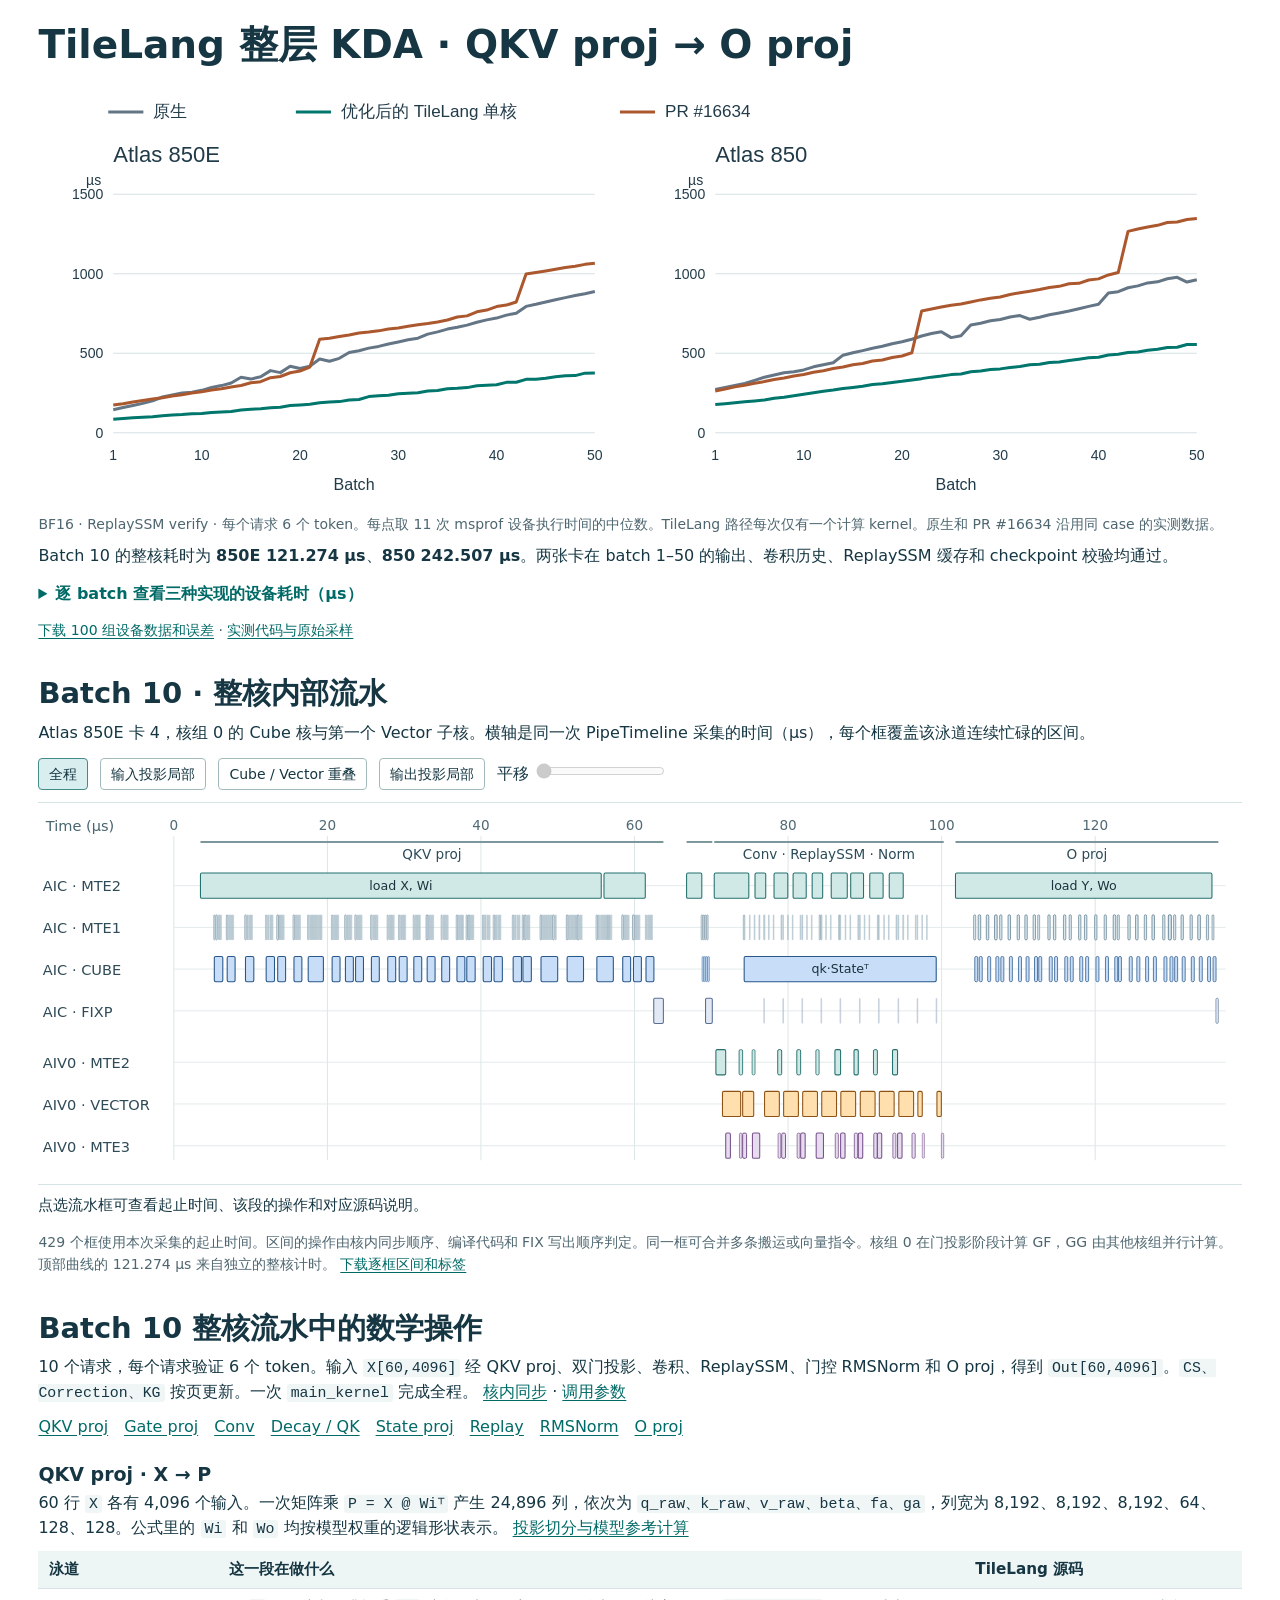
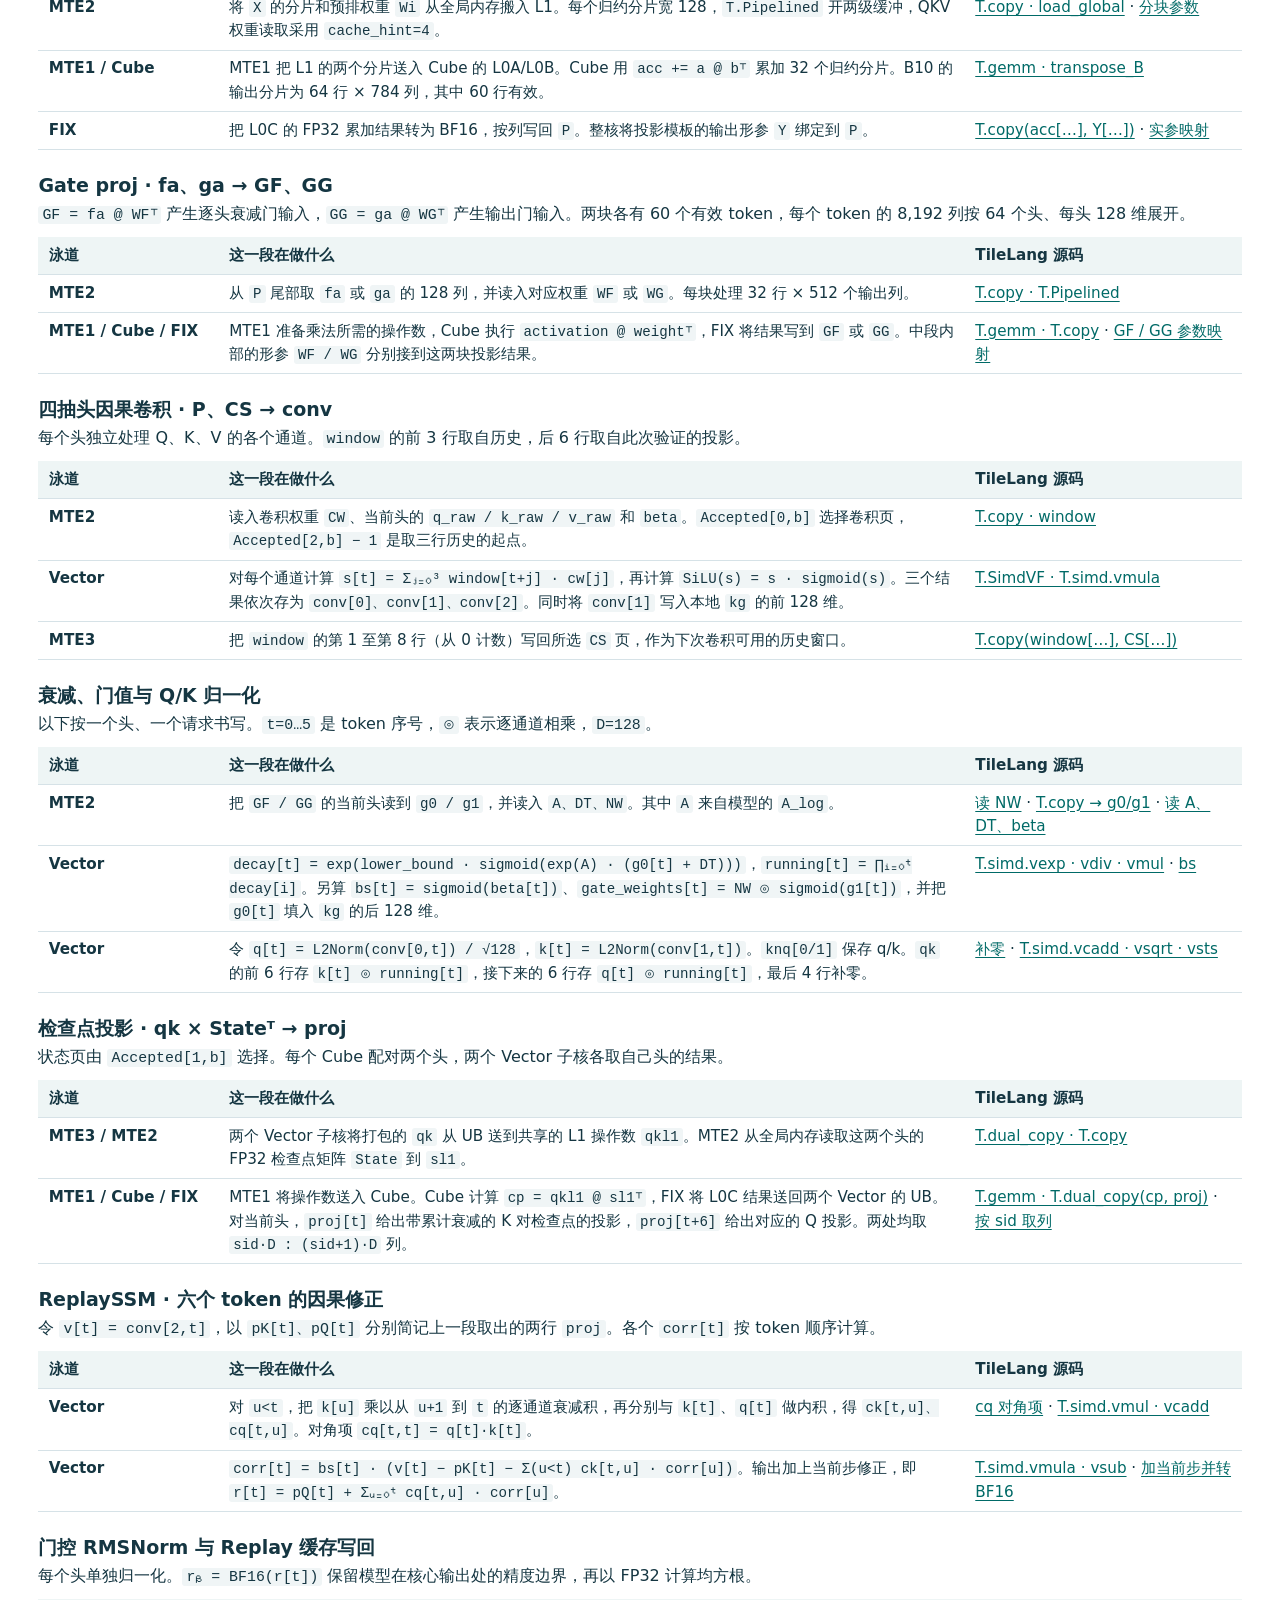
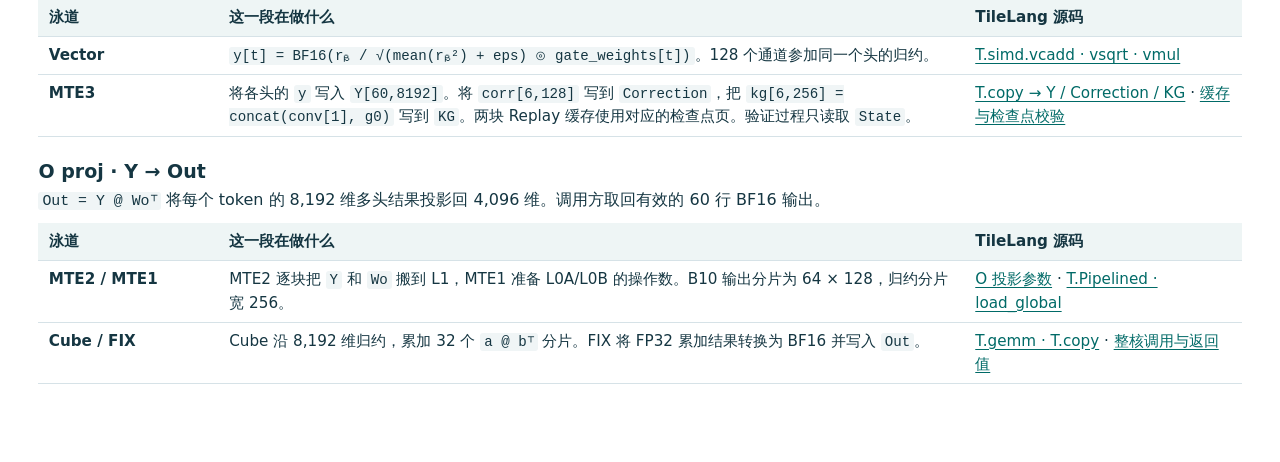
==== commit 59befbca: "Replace the page-six legacy KDA pipeline with the optimized full-kernel trace" ====
--- a/assets/glm53-tilelang-kda-timeline.html
+++ b/assets/glm53-tilelang-kda-timeline.html
@@ -1,145 +1,127 @@
-<!doctype html><html lang="zh-CN"><meta charset="utf-8"><meta name="viewport" content="width=device-width, initial-scale=1"><title>850E Batch 10 · 逐框流水</title><style>body{font:16px system-ui;color:#183243;max-width:1400px;margin:auto;padding:16px}svg{width:100%;height:auto}svg rect{fill:transparent}svg a:hover rect,svg a:focus rect{fill:#f6c43c88;stroke:#9b7100}tr:target{background:#fff0b9}td,th{text-align:left;border-bottom:1px solid #d4e2e2;padding:8px}table{border-collapse:collapse;width:100%}td:first-child,td:nth-child(2){white-space:nowrap}a{color:#236558}</style><section id="optimized-device-curves"><h1>QKV proj 到 O proj · 优化后的 TileLang 单核</h1>
-<figure style="margin:0"><a href="mtp5-optimized-whole-kda-b1-50.svg"><img alt="850E 和 850 上原生、优化后的 TileLang 单核和 PR #16634 的时延" src="mtp5-optimized-whole-kda-b1-50.svg" width="1200" height="430" style="width:100%;height:auto"></a>
-<figcaption>每请求 6 个 token，ReplaySSM verify。新单核取 msprof 的 11 次设备执行时间中位数。原生与 PR #16634 沿用同一算例已发布的数据。<a href="mtp5-optimized-whole-kda-b1-50.csv" download>下载 100 行数据及精度结果</a></figcaption></figure>
-<p>850E 有 50/50 个 batch 达到或快于旧版；850 有 50/50 个 batch 达到或快于旧版。</p><details><summary>展开逐 batch 对照（µs）</summary><p>旧版将两端投影和 KDA 计算分在多次 kernel 启动中。节省量等于旧版耗时减去优化后的单核耗时。</p><div style="overflow-x:auto"><table><thead><tr><th rowspan="2" scope="col">Batch</th><th colspan="3">Atlas 850E</th><th colspan="3">Atlas 850</th></tr>
-<tr><th>旧版</th><th>新单核</th><th>节省</th><th>旧版</th><th>新单核</th><th>节省</th></tr></thead><tbody><tr><th scope='row'>1</th><td>95.898</td><td>85.193</td><td>+10.705</td><td>222.386</td><td>177.839</td><td>+44.547</td></tr><tr><th scope='row'>2</th><td>104.181</td><td>89.563</td><td>+14.618</td><td>232.118</td><td>182.965</td><td>+49.153</td></tr><tr><th scope='row'>3</th><td>108.338</td><td>94.347</td><td>+13.991</td><td>236.732</td><td>189.048</td><td>+47.684</td></tr><tr><th scope='row'>4</th><td>112.131</td><td>98.035</td><td>+14.096</td><td>240.107</td><td>194.632</td><td>+45.475</td></tr><tr><th scope='row'>5</th><td>116.927</td><td>101.539</td><td>+15.388</td><td>247.134</td><td>200.740</td><td>+46.394</td></tr><tr><th scope='row'>6</th><td>133.694</td><td>107.210</td><td>+26.484</td><td>257.419</td><td>206.603</td><td>+50.816</td></tr><tr><th scope='row'>7</th><td>136.605</td><td>112.483</td><td>+24.122</td><td>262.886</td><td>217.460</td><td>+45.426</td></tr><tr><th scope='row'>8</th><td>140.674</td><td>115.025</td><td>+25.649</td><td>269.607</td><td>224.308</td><td>+45.299</td></tr><tr><th scope='row'>9</th><td>136.274</td><td>119.911</td><td>+16.363</td><td>269.911</td><td>233.299</td><td>+36.612</td></tr><tr><th scope='row'>10</th><td>141.556</td><td>121.274</td><td>+20.282</td><td>275.561</td><td>242.507</td><td>+33.054</td></tr><tr><th scope='row'>11</th><td>146.703</td><td>127.452</td><td>+19.251</td><td>283.898</td><td>251.728</td><td>+32.170</td></tr><tr><th scope='row'>12</th><td>151.668</td><td>131.013</td><td>+20.655</td><td>289.591</td><td>261.238</td><td>+28.353</td></tr><tr><th scope='row'>13</th><td>158.206</td><td>134.140</td><td>+24.066</td><td>297.481</td><td>268.915</td><td>+28.566</td></tr><tr><th scope='row'>14</th><td>191.519</td><td>143.238</td><td>+48.281</td><td>334.524</td><td>278.769</td><td>+55.755</td></tr><tr><th scope='row'>15</th><td>165.725</td><td>148.008</td><td>+17.717</td><td>341.876</td><td>285.458</td><td>+56.418</td></tr><tr><th scope='row'>16</th><td>174.576</td><td>152.031</td><td>+22.545</td><td>345.555</td><td>292.730</td><td>+52.825</td></tr><tr><th scope='row'>17</th><td>206.375</td><td>157.619</td><td>+48.756</td><td>356.056</td><td>303.694</td><td>+52.362</td></tr><tr><th scope='row'>18</th><td>184.406</td><td>160.899</td><td>+23.507</td><td>360.418</td><td>308.270</td><td>+52.148</td></tr><tr><th scope='row'>19</th><td>215.943</td><td>171.097</td><td>+44.846</td><td>370.684</td><td>317.094</td><td>+53.590</td></tr><tr><th scope='row'>20</th><td>191.121</td><td>175.401</td><td>+15.720</td><td>373.413</td><td>324.162</td><td>+49.251</td></tr><tr><th scope='row'>21</th><td>197.906</td><td>179.208</td><td>+18.698</td><td>382.896</td><td>332.682</td><td>+50.214</td></tr><tr><th scope='row'>22</th><td>230.042</td><td>188.812</td><td>+41.230</td><td>391.249</td><td>340.677</td><td>+50.572</td></tr><tr><th scope='row'>23</th><td>205.961</td><td>193.755</td><td>+12.206</td><td>399.621</td><td>350.132</td><td>+49.489</td></tr><tr><th scope='row'>24</th><td>215.148</td><td>196.179</td><td>+18.969</td><td>402.132</td><td>357.282</td><td>+44.850</td></tr><tr><th scope='row'>25</th><td>242.928</td><td>206.030</td><td>+36.898</td><td>383.199</td><td>365.927</td><td>+17.272</td></tr><tr><th scope='row'>26</th><td>247.196</td><td>209.753</td><td>+37.443</td><td>386.214</td><td>369.976</td><td>+16.238</td></tr><tr><th scope='row'>27</th><td>254.453</td><td>227.757</td><td>+26.696</td><td>426.403</td><td>384.183</td><td>+42.220</td></tr><tr><th scope='row'>28</th><td>256.369</td><td>232.421</td><td>+23.948</td><td>428.737</td><td>388.381</td><td>+40.356</td></tr><tr><th scope='row'>29</th><td>262.109</td><td>235.756</td><td>+26.353</td><td>440.371</td><td>397.607</td><td>+42.764</td></tr><tr><th scope='row'>30</th><td>267.112</td><td>245.822</td><td>+21.290</td><td>436.427</td><td>402.045</td><td>+34.382</td></tr><tr><th scope='row'>31</th><td>270.624</td><td>249.081</td><td>+21.543</td><td>446.934</td><td>411.122</td><td>+35.812</td></tr><tr><th scope='row'>32</th><td>273.215</td><td>252.130</td><td>+21.085</td><td>450.239</td><td>417.290</td><td>+32.949</td></tr><tr><th scope='row'>33</th><td>281.827</td><td>262.472</td><td>+19.355</td><td>441.232</td><td>427.684</td><td>+13.548</td></tr><tr><th scope='row'>34</th><td>285.358</td><td>266.102</td><td>+19.256</td><td>442.669</td><td>431.595</td><td>+11.074</td></tr><tr><th scope='row'>35</th><td>293.956</td><td>277.062</td><td>+16.894</td><td>454.694</td><td>441.936</td><td>+12.758</td></tr><tr><th scope='row'>36</th><td>298.347</td><td>279.518</td><td>+18.829</td><td>458.607</td><td>445.624</td><td>+12.983</td></tr><tr><th scope='row'>37</th><td>303.585</td><td>284.181</td><td>+19.404</td><td>467.729</td><td>455.328</td><td>+12.401</td></tr><tr><th scope='row'>38</th><td>310.083</td><td>295.334</td><td>+14.749</td><td>474.665</td><td>462.852</td><td>+11.813</td></tr><tr><th scope='row'>39</th><td>317.123</td><td>299.570</td><td>+17.553</td><td>485.737</td><td>471.700</td><td>+14.037</td></tr><tr><th scope='row'>40</th><td>317.635</td><td>301.926</td><td>+15.709</td><td>489.320</td><td>475.282</td><td>+14.038</td></tr><tr><th scope='row'>41</th><td>327.386</td><td>317.284</td><td>+10.102</td><td>529.894</td><td>489.681</td><td>+40.213</td></tr><tr><th scope='row'>42</th><td>332.164</td><td>318.339</td><td>+13.825</td><td>532.760</td><td>494.040</td><td>+38.720</td></tr><tr><th scope='row'>43</th><td>356.682</td><td>336.189</td><td>+20.493</td><td>527.795</td><td>504.957</td><td>+22.838</td></tr><tr><th scope='row'>44</th><td>359.813</td><td>336.424</td><td>+23.389</td><td>531.740</td><td>508.817</td><td>+22.923</td></tr><tr><th scope='row'>45</th><td>366.531</td><td>343.213</td><td>+23.318</td><td>542.738</td><td>519.739</td><td>+22.999</td></tr><tr><th scope='row'>46</th><td>370.418</td><td>353.079</td><td>+17.339</td><td>542.925</td><td>525.886</td><td>+17.039</td></tr><tr><th scope='row'>47</th><td>376.370</td><td>358.522</td><td>+17.848</td><td>553.215</td><td>536.872</td><td>+16.343</td></tr><tr><th scope='row'>48</th><td>378.931</td><td>359.634</td><td>+19.297</td><td>554.654</td><td>537.652</td><td>+17.002</td></tr><tr><th scope='row'>49</th><td>384.180</td><td>375.184</td><td>+8.996</td><td>558.005</td><td>555.052</td><td>+2.953</td></tr><tr><th scope='row'>50</th><td>387.144</td><td>376.788</td><td>+10.356</td><td>560.738</td><td>555.678</td><td>+5.060</td></tr></tbody></table></div></details></section><details><summary>首次整层单核实测 · 原三曲线图</summary><figure id="device-kernel-curves" aria-label="850E 与 850 的 KDA 设备侧 kernel 耗时" style="margin:0 0 2em">
-<h1>QKV proj 到 O proj · TileLang 整层单核</h1><a href="mtp5-whole-kda-device-b1-50.svg" target="_blank" rel="noopener"><img src="mtp5-whole-kda-device-b1-50.svg" width="1540" height="690" style="display:block;width:100%;height:auto" alt="850E 与 850 上，原生、TileLang 整层单核、PR #16634 的 batch 1–50 设备耗时"></a>
-<figcaption><a href="mtp5-whole-kda-device-b1-50.csv" download>下载逐 batch 耗时、kernel 数和数值误差</a> · 同一份六 token ReplaySSM verify 输入。每个 batch 的 11 次 TileLang 采样均记录到 1 个计算 kernel。</figcaption></figure></details>
-<p>输入为 hidden states。Cube 完成 QKV、β 和低秩门控投影；Vector 做 Q/K/V 卷积和激活；Cube 与 Vector 配合完成 ReplaySSM 和门控 RMSNorm；最后 Cube 完成 O proj 并写回输出。投影中间量和门控归一化结果占用设备工作区。</p>
-<h2>历史对照 · 旧版 TileLang 中间核的实测流水</h2><p>Atlas 850E · Batch 10 · Core 0。下图采自旧版 5-kernel 路径中的 KDA 中间核。该版本的 QKV proj 在采样窗口之前，O proj 在窗口之后。首个卷积框为 <a href="#lane-5-0">#00</a>。</p><svg id="timeline" viewBox="0 0 2220 1511" xmlns="http://www.w3.org/2000/svg"><image width="2220" height="1511" href="[data-uri]"/><a href="#lane-0-0"><title>MTE2 #00 · load S</title><rect x="437" y="569" width="1090" height="32"/></a><a href="#lane-0-1"><title>MTE2 #01 · load S</title><rect x="1797" y="569" width="253" height="32"/></a><a href="#lane-0-0"><title>MTE2 #00 · load S</title><rect x="428" y="1068" width="262" height="32"/></a><a href="#lane-0-1"><title>MTE2 #01 · load S</title><rect x="754" y="1068" width="61" height="32"/></a><a href="#lane-0-2"><title>MTE2 #02 · load S</title><rect x="889" y="1068" width="62" height="32"/></a><a href="#lane-0-3"><title>MTE2 #03 · load S</title><rect x="1017" y="1068" width="59" height="32"/></a><a href="#lane-0-4"><title>MTE2 #04 · load S</title><rect x="1152" y="1068" width="61" height="32"/></a><a href="#lane-0-5"><title>MTE2 #05 · load S</title><rect x="1282" y="1068" width="63" height="32"/></a><a href="#lane-0-6"><title>MTE2 #06 · load S</title><rect x="1419" y="1068" width="66" height="32"/></a><a href="#lane-0-7"><title>MTE2 #07 · load S</title><rect x="1551" y="1068" width="62" height="32"/></a><a href="#lane-1-0"><title>MTE1 #00 · load [K*;Q*] / S tile</title><rect x="1552" y="614" width="32" height="32"/></a><a href="#lane-1-1"><title>MTE1 #01 · load [K*;Q*] / S tile</title><rect x="1679" y="614" width="18" height="32"/></a><a href="#lane-1-2"><title>MTE1 #02 · load [K*;Q*] / S tile</title><rect x="1779" y="614" width="18" height="32"/></a><a href="#lane-1-3"><title>MTE1 #03 · load [K*;Q*] / S tile</title><rect x="2117" y="614" width="32" height="32"/></a><a href="#lane-1-0"><title>MTE1 #00 · load [K*;Q*] / S tile</title><rect x="695" y="1113" width="8" height="32"/></a><a href="#lane-1-1"><title>MTE1 #01 · load [K*;Q*] / S tile</title><rect x="726" y="1113" width="5" height="32"/></a><a href="#lane-1-2"><title>MTE1 #02 · load [K*;Q*] / S tile</title><rect x="750" y="1113" width="5" height="32"/></a><a href="#lane-1-3"><title>MTE1 #03 · load [K*;Q*] / S tile</title><rect x="831" y="1113" width="8" height="32"/></a><a href="#lane-1-4"><title>MTE1 #04 · load [K*;Q*] / S tile</title><rect x="861" y="1113" width="5" height="32"/></a><a href="#lane-1-5"><title>MTE1 #05 · load [K*;Q*] / S tile</title><rect x="885" y="1113" width="5" height="32"/></a><a href="#lane-1-6"><title>MTE1 #06 · load [K*;Q*] / S tile</title><rect x="958" y="1113" width="9" height="32"/></a><a href="#lane-1-7"><title>MTE1 #07 · load [K*;Q*] / S tile</title><rect x="989" y="1113" width="5" height="32"/></a><a href="#lane-1-8"><title>MTE1 #08 · load [K*;Q*] / S tile</title><rect x="1013" y="1113" width="5" height="32"/></a><a href="#lane-1-9"><title>MTE1 #09 · load [K*;Q*] / S tile</title><rect x="1093" y="1113" width="9" height="32"/></a><a href="#lane-1-10"><title>MTE1 #10 · load [K*;Q*] / S tile</title><rect x="1124" y="1113" width="5" height="32"/></a><a href="#lane-1-11"><title>MTE1 #11 · load [K*;Q*] / S tile</title><rect x="1148" y="1113" width="5" height="32"/></a><a href="#lane-1-12"><title>MTE1 #12 · load [K*;Q*] / S tile</title><rect x="1224" y="1113" width="8" height="32"/></a><a href="#lane-1-13"><title>MTE1 #13 · load [K*;Q*] / S tile</title><rect x="1254" y="1113" width="5" height="32"/></a><a href="#lane-1-14"><title>MTE1 #14 · load [K*;Q*] / S tile</title><rect x="1278" y="1113" width="5" height="32"/></a><a href="#lane-1-15"><title>MTE1 #15 · load [K*;Q*] / S tile</title><rect x="1360" y="1113" width="9" height="32"/></a><a href="#lane-1-16"><title>MTE1 #16 · load [K*;Q*] / S tile</title><rect x="1391" y="1113" width="5" height="32"/></a><a href="#lane-1-17"><title>MTE1 #17 · load [K*;Q*] / S tile</title><rect x="1415" y="1113" width="5" height="32"/></a><a href="#lane-1-18"><title>MTE1 #18 · load [K*;Q*] / S tile</title><rect x="1492" y="1113" width="8" height="32"/></a><a href="#lane-1-19"><title>MTE1 #19 · load [K*;Q*] / S tile</title><rect x="1522" y="1113" width="5" height="32"/></a><a href="#lane-1-20"><title>MTE1 #20 · load [K*;Q*] / S tile</title><rect x="1547" y="1113" width="5" height="32"/></a><a href="#lane-1-21"><title>MTE1 #21 · load [K*;Q*] / S tile</title><rect x="1638" y="1113" width="9" height="32"/></a><a href="#lane-1-22"><title>MTE1 #22 · load [K*;Q*] / S tile</title><rect x="1669" y="1113" width="5" height="32"/></a><a href="#lane-1-23"><title>MTE1 #23 · load [K*;Q*] / S tile</title><rect x="1693" y="1113" width="5" height="32"/></a><a href="#lane-1-24"><title>MTE1 #24 · load [K*;Q*] / S tile</title><rect x="1760" y="1113" width="9" height="32"/></a><a href="#lane-1-25"><title>MTE1 #25 · load [K*;Q*] / S tile</title><rect x="1791" y="1113" width="5" height="32"/></a><a href="#lane-1-26"><title>MTE1 #26 · load [K*;Q*] / S tile</title><rect x="1815" y="1113" width="5" height="32"/></a><a href="#lane-1-27"><title>MTE1 #27 · load [K*;Q*] / S tile</title><rect x="1853" y="1113" width="5" height="32"/></a><a href="#lane-1-28"><title>MTE1 #28 · load [K*;Q*] / S tile</title><rect x="1863" y="1113" width="5" height="32"/></a><a href="#lane-1-29"><title>MTE1 #29 · load [K*;Q*] / S tile</title><rect x="1887" y="1113" width="5" height="32"/></a><a href="#lane-1-30"><title>MTE1 #30 · load [K*;Q*] / S tile</title><rect x="1911" y="1113" width="5" height="32"/></a><a href="#lane-2-0"><title>CUBE #00 · [K*; Q*] × Sᵀ</title><rect x="1569" y="659" width="415" height="32"/></a><a href="#lane-2-1"><title>CUBE #01 · [K*; Q*] × Sᵀ</title><rect x="2135" y="659" width="23" height="32"/></a><a href="#lane-2-0"><title>CUBE #00 · [K*; Q*] × Sᵀ</title><rect x="699" y="1158" width="100" height="32"/></a><a href="#lane-2-1"><title>CUBE #01 · [K*; Q*] × Sᵀ</title><rect x="835" y="1158" width="100" height="32"/></a><a href="#lane-2-2"><title>CUBE #02 · [K*; Q*] × Sᵀ</title><rect x="963" y="1158" width="100" height="32"/></a><a href="#lane-2-3"><title>CUBE #03 · [K*; Q*] × Sᵀ</title><rect x="1098" y="1158" width="100" height="32"/></a><a href="#lane-2-4"><title>CUBE #04 · [K*; Q*] × Sᵀ</title><rect x="1228" y="1158" width="100" height="32"/></a><a href="#lane-2-5"><title>CUBE #05 · [K*; Q*] × Sᵀ</title><rect x="1364" y="1158" width="100" height="32"/></a><a href="#lane-2-6"><title>CUBE #06 · [K*; Q*] × Sᵀ</title><rect x="1496" y="1158" width="100" height="32"/></a><a href="#lane-2-7"><title>CUBE #07 · [K*; Q*] × Sᵀ</title><rect x="1643" y="1158" width="100" height="32"/></a><a href="#lane-2-8"><title>CUBE #08 · [K*; Q*] × Sᵀ</title><rect x="1764" y="1158" width="197" height="32"/></a><a href="#lane-3-0"><title>FIXP #00 · send Pk, Pq</title><rect x="1979" y="704" width="21" height="32"/></a><a href="#lane-3-0"><title>FIXP #00 · send Pk, Pq</title><rect x="798" y="1203" width="5" height="32"/></a><a href="#lane-3-1"><title>FIXP #01 · send Pk, Pq</title><rect x="933" y="1203" width="6" height="32"/></a><a href="#lane-3-2"><title>FIXP #02 · send Pk, Pq</title><rect x="1061" y="1203" width="5" height="32"/></a><a href="#lane-3-3"><title>FIXP #03 · send Pk, Pq</title><rect x="1196" y="1203" width="6" height="32"/></a><a href="#lane-3-4"><title>FIXP #04 · send Pk, Pq</title><rect x="1326" y="1203" width="5" height="32"/></a><a href="#lane-3-5"><title>FIXP #05 · send Pk, Pq</title><rect x="1463" y="1203" width="6" height="32"/></a><a href="#lane-3-6"><title>FIXP #06 · send Pk, Pq</title><rect x="1595" y="1203" width="8" height="32"/></a><a href="#lane-3-7"><title>FIXP #07 · send Pk, Pq</title><rect x="1741" y="1203" width="5" height="32"/></a><a href="#lane-3-8"><title>FIXP #08 · send Pk, Pq</title><rect x="1863" y="1203" width="5" height="32"/></a><a href="#lane-3-9"><title>FIXP #09 · send Pk, Pq</title><rect x="1959" y="1203" width="5" height="32"/></a><a href="#lane-4-0"><title>MTE2 #00 · load w, …</title><rect x="318" y="760" width="84" height="32"/></a><a href="#lane-4-1"><title>MTE2 #01 · load ∈ {Q,K,V, hist,Wconv}</title><rect x="509" y="760" width="119" height="32"/></a><a href="#lane-4-2"><title>MTE2 #02 · load ∈ {Q,K,V, hist,Wconv}</title><rect x="654" y="760" width="107" height="32"/></a><a href="#lane-4-3"><title>MTE2 #03 · load ∈ {Q,K,V,hist,Wconv, f,g,β,A,dt}</title><rect x="830" y="760" width="378" height="32"/></a><a href="#lane-4-4"><title>MTE2 #04 · load ∈ {Q,K,V,hist,Wconv, f,g,β,A,dt}</title><rect x="1533" y="760" width="399" height="32"/></a><a href="#lane-4-5"><title>MTE2 #05 · load ∈ {Q,K,V,hist,Wconv, f,g,β,A,dt}</title><rect x="2098" y="760" width="60" height="32"/></a><a href="#lane-4-0"><title>MTE2 #00 · load w, …</title><rect x="399" y="1259" width="21" height="32"/></a><a href="#lane-4-1"><title>MTE2 #01 · load ∈ {Q,K,V, hist,Wconv}</title><rect x="445" y="1259" width="29" height="32"/></a><a href="#lane-4-2"><title>MTE2 #02 · load ∈ {Q,K,V, hist,Wconv}</title><rect x="479" y="1259" width="27" height="32"/></a><a href="#lane-4-3"><title>MTE2 #03 · load ∈ {Q,K,V,hist,Wconv, f,g,β,A,dt}</title><rect x="522" y="1259" width="91" height="32"/></a><a href="#lane-4-4"><title>MTE2 #04 · load ∈ {Q,K,V,hist,Wconv, f,g,β,A,dt}</title><rect x="690" y="1259" width="97" height="32"/></a><a href="#lane-4-5"><title>MTE2 #05 · load ∈ {Q,K,V,hist,Wconv, f,g,β,A,dt}</title><rect x="826" y="1259" width="89" height="32"/></a><a href="#lane-4-6"><title>MTE2 #06 · load ∈ {Q,K,V,hist,Wconv, f,g,β,A,dt}</title><rect x="954" y="1259" width="96" height="32"/></a><a href="#lane-4-7"><title>MTE2 #07 · load ∈ {Q,K,V,hist,Wconv, f,g,β,A,dt}</title><rect x="1089" y="1259" width="90" height="32"/></a><a href="#lane-4-8"><title>MTE2 #08 · load ∈ {Q,K,V,hist,Wconv, f,g,β,A,dt}</title><rect x="1218" y="1259" width="98" height="32"/></a><a href="#lane-4-9"><title>MTE2 #09 · load ∈ {Q,K,V,hist,Wconv, f,g,β,A,dt}</title><rect x="1355" y="1259" width="94" height="32"/></a><a href="#lane-4-10"><title>MTE2 #10 · load ∈ {Q,K,V,hist,Wconv, f,g,β,A,dt}</title><rect x="1487" y="1259" width="108" height="32"/></a><a href="#lane-4-11"><title>MTE2 #11 · load ∈ {Q,K,V,hist,Wconv, f,g,β,A,dt}</title><rect x="1634" y="1259" width="83" height="32"/></a><a href="#lane-4-12"><title>MTE2 #12 · load ∈ {f,g,β,A,dt}</title><rect x="1756" y="1259" width="71" height="32"/></a><a href="#lane-5-0"><title>VECTOR #00 · SiLU(conv₄(Q,K,V))</title><rect x="760" y="805" width="202" height="32"/></a><a href="#lane-5-1"><title>VECTOR #01 · SiLU(conv₄(Q,K,V)) norm(K′,Q′) ⊙ p; b = sigmoid(β)</title><rect x="1207" y="805" width="334" height="32"/></a><a href="#lane-5-2"><title>VECTOR #02 · SiLU(conv₄(Q,K,V)) norm(K′,Q′) ⊙ p; b = sigmoid(β)</title><rect x="1932" y="805" width="175" height="32"/></a><a href="#lane-5-3"><title>VECTOR #03 · c = b·(V′−v̂) y = RMSNorm(z) ⊙ sigmoid(g)</title><rect x="2112" y="805" width="46" height="32"/></a><a href="#lane-5-0"><title>VECTOR #00 · SiLU(conv₄(Q,K,V))</title><rect x="505" y="1304" width="49" height="32"/></a><a href="#lane-5-1"><title>VECTOR #01 · SiLU(conv₄(Q,K,V)) norm(K′,Q′) ⊙ p; b = sigmoid(β)</title><rect x="612" y="1304" width="81" height="32"/></a><a href="#lane-5-2"><title>VECTOR #02 · SiLU(conv₄(Q,K,V)) norm(K′,Q′) ⊙ p; b = sigmoid(β)</title><rect x="786" y="1304" width="43" height="32"/></a><a href="#lane-5-3"><title>VECTOR #03 · c = b·(V′−v̂) y = RMSNorm(z) ⊙ sigmoid(g)</title><rect x="829" y="1304" width="39" height="32"/></a><a href="#lane-5-4"><title>VECTOR #04 · SiLU(conv₄(Q,K,V)) norm(K′,Q′) ⊙ p; b = sigmoid(β)</title><rect x="914" y="1304" width="43" height="32"/></a><a href="#lane-5-5"><title>VECTOR #05 · c = b·(V′−v̂) y = RMSNorm(z) ⊙ sigmoid(g)</title><rect x="994" y="1304" width="33" height="32"/></a><a href="#lane-5-6"><title>VECTOR #06 · SiLU(conv₄(Q,K,V)) norm(K′,Q′) ⊙ p; b = sigmoid(β)</title><rect x="1049" y="1304" width="43" height="32"/></a><a href="#lane-5-7"><title>VECTOR #07 · c = b·(V′−v̂) y = RMSNorm(z) ⊙ sigmoid(g)</title><rect x="1129" y="1304" width="33" height="32"/></a><a href="#lane-5-8"><title>VECTOR #08 · SiLU(conv₄(Q,K,V)) norm(K′,Q′) ⊙ p; b = sigmoid(β)</title><rect x="1178" y="1304" width="42" height="32"/></a><a href="#lane-5-9"><title>VECTOR #09 · c = b·(V′−v̂) y = RMSNorm(z) ⊙ sigmoid(g)</title><rect x="1256" y="1304" width="32" height="32"/></a><a href="#lane-5-10"><title>VECTOR #10 · SiLU(conv₄(Q,K,V)) norm(K′,Q′) ⊙ p; b = sigmoid(β)</title><rect x="1315" y="1304" width="43" height="32"/></a><a href="#lane-5-11"><title>VECTOR #11 · c = b·(V′−v̂) y = RMSNorm(z) ⊙ sigmoid(g)</title><rect x="1406" y="1304" width="33" height="32"/></a><a href="#lane-5-12"><title>VECTOR #12 · SiLU(conv₄(Q,K,V)) norm(K′,Q′) ⊙ p; b = sigmoid(β)</title><rect x="1448" y="1304" width="42" height="32"/></a><a href="#lane-5-13"><title>VECTOR #13 · c = b·(V′−v̂) y = RMSNorm(z) ⊙ sigmoid(g)</title><rect x="1533" y="1304" width="33" height="32"/></a><a href="#lane-5-14"><title>VECTOR #14 · SiLU(conv₄(Q,K,V)) norm(K′,Q′) ⊙ p; b = sigmoid(β)</title><rect x="1594" y="1304" width="42" height="32"/></a><a href="#lane-5-15"><title>VECTOR #15 · c = b·(V′−v̂) y = RMSNorm(z) ⊙ sigmoid(g)</title><rect x="1675" y="1304" width="32" height="32"/></a><a href="#lane-5-16"><title>VECTOR #16 · SiLU(conv₄(Q,K,V)) norm(K′,Q′) ⊙ p; b = sigmoid(β)</title><rect x="1716" y="1304" width="43" height="32"/></a><a href="#lane-5-17"><title>VECTOR #17 · c = b·(V′−v̂) y = RMSNorm(z) ⊙ sigmoid(g)</title><rect x="1790" y="1304" width="33" height="32"/></a><a href="#lane-5-18"><title>VECTOR #18 · norm(K′,Q′) ⊙ p b = sigmoid(β)</title><rect x="1826" y="1304" width="25" height="32"/></a><a href="#lane-5-19"><title>VECTOR #19 · c = b·(V′−v̂) y = RMSNorm(z) ⊙ sigmoid(g)</title><rect x="1887" y="1304" width="33" height="32"/></a><a href="#lane-5-20"><title>VECTOR #20 · c = b·(V′−v̂) y = RMSNorm(z) ⊙ sigmoid(g)</title><rect x="1964" y="1304" width="32" height="32"/></a><a href="#lane-6-0"><title>MTE3 #00 · store hist</title><rect x="761" y="850" width="77" height="32"/></a><a href="#lane-6-1"><title>MTE3 #01 · store hist</title><rect x="1208" y="850" width="161" height="32"/></a><a href="#lane-6-2"><title>MTE3 #02 · send K*,Q*; store KG</title><rect x="1541" y="850" width="46" height="32"/></a><a href="#lane-6-3"><title>MTE3 #03 · store hist</title><rect x="1932" y="850" width="88" height="32"/></a><a href="#lane-6-4"><title>MTE3 #04 · send K*,Q*; store KG</title><rect x="2106" y="850" width="42" height="32"/></a><a href="#lane-6-0"><title>MTE3 #00 · store hist</title><rect x="505" y="1349" width="19" height="32"/></a><a href="#lane-6-1"><title>MTE3 #01 · store hist</title><rect x="612" y="1349" width="40" height="32"/></a><a href="#lane-6-2"><title>MTE3 #02 · send K*,Q*; store KG</title><rect x="692" y="1349" width="12" height="32"/></a><a href="#lane-6-3"><title>MTE3 #03 · store hist</title><rect x="786" y="1349" width="22" height="32"/></a><a href="#lane-6-4"><title>MTE3 #04 · send K*,Q*; store KG</title><rect x="828" y="1349" width="11" height="32"/></a><a href="#lane-6-5"><title>MTE3 #05 · store hist</title><rect x="914" y="1349" width="21" height="32"/></a><a href="#lane-6-6"><title>MTE3 #06 · send / store ∈ {K*,Q*,KG,y,c}</title><rect x="956" y="1349" width="39" height="32"/></a><a href="#lane-6-7"><title>MTE3 #07 · store hist</title><rect x="1049" y="1349" width="22" height="32"/></a><a href="#lane-6-8"><title>MTE3 #08 · send / store ∈ {K*,Q*,KG,y,c}</title><rect x="1091" y="1349" width="39" height="32"/></a><a href="#lane-6-9"><title>MTE3 #09 · store hist</title><rect x="1178" y="1349" width="21" height="32"/></a><a href="#lane-6-10"><title>MTE3 #10 · send / store ∈ {K*,Q*,KG,y,c}</title><rect x="1220" y="1349" width="36" height="32"/></a><a href="#lane-6-11"><title>MTE3 #11 · store hist</title><rect x="1315" y="1349" width="21" height="32"/></a><a href="#lane-6-12"><title>MTE3 #12 · send / store ∈ {K*,Q*,KG,y,c}</title><rect x="1357" y="1349" width="50" height="32"/></a><a href="#lane-6-13"><title>MTE3 #13 · store hist</title><rect x="1448" y="1349" width="22" height="32"/></a><a href="#lane-6-14"><title>MTE3 #14 · send / store ∈ {K*,Q*,KG,y,c}</title><rect x="1489" y="1349" width="44" height="32"/></a><a href="#lane-6-15"><title>MTE3 #15 · store hist</title><rect x="1594" y="1349" width="22" height="32"/></a><a href="#lane-6-16"><title>MTE3 #16 · send / store ∈ {K*,Q*,KG,y,c}</title><rect x="1636" y="1349" width="39" height="32"/></a><a href="#lane-6-17"><title>MTE3 #17 · store hist</title><rect x="1716" y="1349" width="20" height="32"/></a><a href="#lane-6-18"><title>MTE3 #18 · send / store ∈ {K*,Q*,KG,y,c}</title><rect x="1758" y="1349" width="33" height="32"/></a><a href="#lane-6-19"><title>MTE3 #19 · send / store ∈ {K*,Q*,KG,y,c}</title><rect x="1850" y="1349" width="38" height="32"/></a><a href="#lane-6-20"><title>MTE3 #20 · store ∈ {y,c}</title><rect x="1919" y="1349" width="42" height="32"/></a><a href="#lane-6-21"><title>MTE3 #21 · store ∈ {y,c}</title><rect x="1996" y="1349" width="56" height="32"/></a></svg><h2>AIC MTE2</h2><table><tr><th>框号</th><th>起止时间（µs）</th><th>这一框在做什么</th></tr><tr id="lane-0-0"><td>00</td><td>5.344–12.085</td><td>从 GM 把状态矩阵 S 的分块读到 L1，供 Cube 做状态投影。 <br><a href="#code-0">TileLang · L305</a>　<code>start_row = Accepted[1, b] * state_stride + hp * 2 * D</code></td></tr><tr id="lane-0-1"><td>01</td><td>13.764–15.325</td><td>从 GM 把状态矩阵 S 的分块读到 L1，供 Cube 做状态投影。 <br><a href="#code-0">TileLang · L305</a>　<code>start_row = Accepted[1, b] * state_stride + hp * 2 * D</code></td></tr><tr id="lane-0-2"><td>02</td><td>17.267–18.827</td><td>从 GM 把状态矩阵 S 的分块读到 L1，供 Cube 做状态投影。 <br><a href="#code-0">TileLang · L305</a>　<code>start_row = Accepted[1, b] * state_stride + hp * 2 * D</code></td></tr><tr id="lane-0-3"><td>03</td><td>20.562–22.059</td><td>从 GM 把状态矩阵 S 的分块读到 L1，供 Cube 做状态投影。 <br><a href="#code-0">TileLang · L305</a>　<code>start_row = Accepted[1, b] * state_stride + hp * 2 * D</code></td></tr><tr id="lane-0-4"><td>04</td><td>24.045–25.592</td><td>从 GM 把状态矩阵 S 的分块读到 L1，供 Cube 做状态投影。 <br><a href="#code-0">TileLang · L305</a>　<code>start_row = Accepted[1, b] * state_stride + hp * 2 * D</code></td></tr><tr id="lane-0-5"><td>05</td><td>27.412–29.003</td><td>从 GM 把状态矩阵 S 的分块读到 L1，供 Cube 做状态投影。 <br><a href="#code-0">TileLang · L305</a>　<code>start_row = Accepted[1, b] * state_stride + hp * 2 * D</code></td></tr><tr id="lane-0-6"><td>06</td><td>30.931–32.627</td><td>从 GM 把状态矩阵 S 的分块读到 L1，供 Cube 做状态投影。 <br><a href="#code-0">TileLang · L305</a>　<code>start_row = Accepted[1, b] * state_stride + hp * 2 * D</code></td></tr><tr id="lane-0-7"><td>07</td><td>34.336–35.908</td><td>从 GM 把状态矩阵 S 的分块读到 L1，供 Cube 做状态投影。 <br><a href="#code-0">TileLang · L305</a>　<code>start_row = Accepted[1, b] * state_stride + hp * 2 * D</code></td></tr></table><p><a href="#timeline">返回时间轴</a></p><h2>AIC MTE1</h2><table><tr><th>框号</th><th>起止时间（µs）</th><th>这一框在做什么</th></tr><tr id="lane-1-0"><td>00</td><td>12.247–12.441</td><td>把 [K*; Q*] 或 S 的分块从 L1 送入 L0A/L0B。单框内各操作数的装载边界未分辨。 编译器展开 T.gemm 时，MTE1 把 qkl1、sl1 的分块装入 L0A/L0B。<br><a href="#code-1">TileLang · L309</a>　<code>T.gemm(qkl1, sl1, cp, transpose_B=True, clear_accum=True)</code></td></tr><tr id="lane-1-1"><td>01</td><td>13.036–13.139</td><td>把 [K*; Q*] 或 S 的分块从 L1 送入 L0A/L0B。单框内各操作数的装载边界未分辨。 编译器展开 T.gemm 时，MTE1 把 qkl1、sl1 的分块装入 L0A/L0B。<br><a href="#code-1">TileLang · L309</a>　<code>T.gemm(qkl1, sl1, cp, transpose_B=True, clear_accum=True)</code></td></tr><tr id="lane-1-2"><td>02</td><td>13.656–13.761</td><td>把 [K*; Q*] 或 S 的分块从 L1 送入 L0A/L0B。单框内各操作数的装载边界未分辨。 编译器展开 T.gemm 时，MTE1 把 qkl1、sl1 的分块装入 L0A/L0B。<br><a href="#code-1">TileLang · L309</a>　<code>T.gemm(qkl1, sl1, cp, transpose_B=True, clear_accum=True)</code></td></tr><tr id="lane-1-3"><td>03</td><td>15.749–15.944</td><td>把 [K*; Q*] 或 S 的分块从 L1 送入 L0A/L0B。单框内各操作数的装载边界未分辨。 编译器展开 T.gemm 时，MTE1 把 qkl1、sl1 的分块装入 L0A/L0B。<br><a href="#code-1">TileLang · L309</a>　<code>T.gemm(qkl1, sl1, cp, transpose_B=True, clear_accum=True)</code></td></tr><tr id="lane-1-4"><td>04</td><td>16.538–16.642</td><td>把 [K*; Q*] 或 S 的分块从 L1 送入 L0A/L0B。单框内各操作数的装载边界未分辨。 编译器展开 T.gemm 时，MTE1 把 qkl1、sl1 的分块装入 L0A/L0B。<br><a href="#code-1">TileLang · L309</a>　<code>T.gemm(qkl1, sl1, cp, transpose_B=True, clear_accum=True)</code></td></tr><tr id="lane-1-5"><td>05</td><td>17.159–17.263</td><td>把 [K*; Q*] 或 S 的分块从 L1 送入 L0A/L0B。单框内各操作数的装载边界未分辨。 编译器展开 T.gemm 时，MTE1 把 qkl1、sl1 的分块装入 L0A/L0B。<br><a href="#code-1">TileLang · L309</a>　<code>T.gemm(qkl1, sl1, cp, transpose_B=True, clear_accum=True)</code></td></tr><tr id="lane-1-6"><td>06</td><td>19.045–19.239</td><td>把 [K*; Q*] 或 S 的分块从 L1 送入 L0A/L0B。单框内各操作数的装载边界未分辨。 编译器展开 T.gemm 时，MTE1 把 qkl1、sl1 的分块装入 L0A/L0B。<br><a href="#code-1">TileLang · L309</a>　<code>T.gemm(qkl1, sl1, cp, transpose_B=True, clear_accum=True)</code></td></tr><tr id="lane-1-7"><td>07</td><td>19.834–19.938</td><td>把 [K*; Q*] 或 S 的分块从 L1 送入 L0A/L0B。单框内各操作数的装载边界未分辨。 编译器展开 T.gemm 时，MTE1 把 qkl1、sl1 的分块装入 L0A/L0B。<br><a href="#code-1">TileLang · L309</a>　<code>T.gemm(qkl1, sl1, cp, transpose_B=True, clear_accum=True)</code></td></tr><tr id="lane-1-8"><td>08</td><td>20.455–20.559</td><td>把 [K*; Q*] 或 S 的分块从 L1 送入 L0A/L0B。单框内各操作数的装载边界未分辨。 编译器展开 T.gemm 时，MTE1 把 qkl1、sl1 的分块装入 L0A/L0B。<br><a href="#code-1">TileLang · L309</a>　<code>T.gemm(qkl1, sl1, cp, transpose_B=True, clear_accum=True)</code></td></tr><tr id="lane-1-9"><td>09</td><td>22.528–22.722</td><td>把 [K*; Q*] 或 S 的分块从 L1 送入 L0A/L0B。单框内各操作数的装载边界未分辨。 编译器展开 T.gemm 时，MTE1 把 qkl1、sl1 的分块装入 L0A/L0B。<br><a href="#code-1">TileLang · L309</a>　<code>T.gemm(qkl1, sl1, cp, transpose_B=True, clear_accum=True)</code></td></tr><tr id="lane-1-10"><td>10</td><td>23.317–23.421</td><td>把 [K*; Q*] 或 S 的分块从 L1 送入 L0A/L0B。单框内各操作数的装载边界未分辨。 编译器展开 T.gemm 时，MTE1 把 qkl1、sl1 的分块装入 L0A/L0B。<br><a href="#code-1">TileLang · L309</a>　<code>T.gemm(qkl1, sl1, cp, transpose_B=True, clear_accum=True)</code></td></tr><tr id="lane-1-11"><td>11</td><td>23.938–24.042</td><td>把 [K*; Q*] 或 S 的分块从 L1 送入 L0A/L0B。单框内各操作数的装载边界未分辨。 编译器展开 T.gemm 时，MTE1 把 qkl1、sl1 的分块装入 L0A/L0B。<br><a href="#code-1">TileLang · L309</a>　<code>T.gemm(qkl1, sl1, cp, transpose_B=True, clear_accum=True)</code></td></tr><tr id="lane-1-12"><td>12</td><td>25.894–26.088</td><td>把 [K*; Q*] 或 S 的分块从 L1 送入 L0A/L0B。单框内各操作数的装载边界未分辨。 编译器展开 T.gemm 时，MTE1 把 qkl1、sl1 的分块装入 L0A/L0B。<br><a href="#code-1">TileLang · L309</a>　<code>T.gemm(qkl1, sl1, cp, transpose_B=True, clear_accum=True)</code></td></tr><tr id="lane-1-13"><td>13</td><td>26.683–26.787</td><td>把 [K*; Q*] 或 S 的分块从 L1 送入 L0A/L0B。单框内各操作数的装载边界未分辨。 编译器展开 T.gemm 时，MTE1 把 qkl1、sl1 的分块装入 L0A/L0B。<br><a href="#code-1">TileLang · L309</a>　<code>T.gemm(qkl1, sl1, cp, transpose_B=True, clear_accum=True)</code></td></tr><tr id="lane-1-14"><td>14</td><td>27.304–27.408</td><td>把 [K*; Q*] 或 S 的分块从 L1 送入 L0A/L0B。单框内各操作数的装载边界未分辨。 编译器展开 T.gemm 时，MTE1 把 qkl1、sl1 的分块装入 L0A/L0B。<br><a href="#code-1">TileLang · L309</a>　<code>T.gemm(qkl1, sl1, cp, transpose_B=True, clear_accum=True)</code></td></tr><tr id="lane-1-15"><td>15</td><td>29.413–29.608</td><td>把 [K*; Q*] 或 S 的分块从 L1 送入 L0A/L0B。单框内各操作数的装载边界未分辨。 编译器展开 T.gemm 时，MTE1 把 qkl1、sl1 的分块装入 L0A/L0B。<br><a href="#code-1">TileLang · L309</a>　<code>T.gemm(qkl1, sl1, cp, transpose_B=True, clear_accum=True)</code></td></tr><tr id="lane-1-16"><td>16</td><td>30.202–30.306</td><td>把 [K*; Q*] 或 S 的分块从 L1 送入 L0A/L0B。单框内各操作数的装载边界未分辨。 编译器展开 T.gemm 时，MTE1 把 qkl1、sl1 的分块装入 L0A/L0B。<br><a href="#code-1">TileLang · L309</a>　<code>T.gemm(qkl1, sl1, cp, transpose_B=True, clear_accum=True)</code></td></tr><tr id="lane-1-17"><td>17</td><td>30.823–30.927</td><td>把 [K*; Q*] 或 S 的分块从 L1 送入 L0A/L0B。单框内各操作数的装载边界未分辨。 编译器展开 T.gemm 时，MTE1 把 qkl1、sl1 的分块装入 L0A/L0B。<br><a href="#code-1">TileLang · L309</a>　<code>T.gemm(qkl1, sl1, cp, transpose_B=True, clear_accum=True)</code></td></tr><tr id="lane-1-18"><td>18</td><td>32.819–33.013</td><td>把 [K*; Q*] 或 S 的分块从 L1 送入 L0A/L0B。单框内各操作数的装载边界未分辨。 编译器展开 T.gemm 时，MTE1 把 qkl1、sl1 的分块装入 L0A/L0B。<br><a href="#code-1">TileLang · L309</a>　<code>T.gemm(qkl1, sl1, cp, transpose_B=True, clear_accum=True)</code></td></tr><tr id="lane-1-19"><td>19</td><td>33.608–33.712</td><td>把 [K*; Q*] 或 S 的分块从 L1 送入 L0A/L0B。单框内各操作数的装载边界未分辨。 编译器展开 T.gemm 时，MTE1 把 qkl1、sl1 的分块装入 L0A/L0B。<br><a href="#code-1">TileLang · L309</a>　<code>T.gemm(qkl1, sl1, cp, transpose_B=True, clear_accum=True)</code></td></tr><tr id="lane-1-20"><td>20</td><td>34.228–34.333</td><td>把 [K*; Q*] 或 S 的分块从 L1 送入 L0A/L0B。单框内各操作数的装载边界未分辨。 编译器展开 T.gemm 时，MTE1 把 qkl1、sl1 的分块装入 L0A/L0B。<br><a href="#code-1">TileLang · L309</a>　<code>T.gemm(qkl1, sl1, cp, transpose_B=True, clear_accum=True)</code></td></tr><tr id="lane-1-21"><td>21</td><td>36.596–36.791</td><td>把 [K*; Q*] 或 S 的分块从 L1 送入 L0A/L0B。单框内各操作数的装载边界未分辨。 编译器展开 T.gemm 时，MTE1 把 qkl1、sl1 的分块装入 L0A/L0B。<br><a href="#code-1">TileLang · L309</a>　<code>T.gemm(qkl1, sl1, cp, transpose_B=True, clear_accum=True)</code></td></tr><tr id="lane-1-22"><td>22</td><td>37.385–37.489</td><td>把 [K*; Q*] 或 S 的分块从 L1 送入 L0A/L0B。单框内各操作数的装载边界未分辨。 编译器展开 T.gemm 时，MTE1 把 qkl1、sl1 的分块装入 L0A/L0B。<br><a href="#code-1">TileLang · L309</a>　<code>T.gemm(qkl1, sl1, cp, transpose_B=True, clear_accum=True)</code></td></tr><tr id="lane-1-23"><td>23</td><td>38.006–38.110</td><td>把 [K*; Q*] 或 S 的分块从 L1 送入 L0A/L0B。单框内各操作数的装载边界未分辨。 编译器展开 T.gemm 时，MTE1 把 qkl1、sl1 的分块装入 L0A/L0B。<br><a href="#code-1">TileLang · L309</a>　<code>T.gemm(qkl1, sl1, cp, transpose_B=True, clear_accum=True)</code></td></tr><tr id="lane-1-24"><td>24</td><td>39.745–39.939</td><td>把 [K*; Q*] 或 S 的分块从 L1 送入 L0A/L0B。单框内各操作数的装载边界未分辨。 编译器展开 T.gemm 时，MTE1 把 qkl1、sl1 的分块装入 L0A/L0B。<br><a href="#code-1">TileLang · L309</a>　<code>T.gemm(qkl1, sl1, cp, transpose_B=True, clear_accum=True)</code></td></tr><tr id="lane-1-25"><td>25</td><td>40.534–40.638</td><td>把 [K*; Q*] 或 S 的分块从 L1 送入 L0A/L0B。单框内各操作数的装载边界未分辨。 编译器展开 T.gemm 时，MTE1 把 qkl1、sl1 的分块装入 L0A/L0B。<br><a href="#code-1">TileLang · L309</a>　<code>T.gemm(qkl1, sl1, cp, transpose_B=True, clear_accum=True)</code></td></tr><tr id="lane-1-26"><td>26</td><td>41.155–41.259</td><td>把 [K*; Q*] 或 S 的分块从 L1 送入 L0A/L0B。单框内各操作数的装载边界未分辨。 编译器展开 T.gemm 时，MTE1 把 qkl1、sl1 的分块装入 L0A/L0B。<br><a href="#code-1">TileLang · L309</a>　<code>T.gemm(qkl1, sl1, cp, transpose_B=True, clear_accum=True)</code></td></tr><tr id="lane-1-27"><td>27</td><td>42.136–42.239</td><td>把 [K*; Q*] 或 S 的分块从 L1 送入 L0A/L0B。单框内各操作数的装载边界未分辨。 编译器展开 T.gemm 时，MTE1 把 qkl1、sl1 的分块装入 L0A/L0B。<br><a href="#code-1">TileLang · L309</a>　<code>T.gemm(qkl1, sl1, cp, transpose_B=True, clear_accum=True)</code></td></tr><tr id="lane-1-28"><td>28</td><td>42.396–42.499</td><td>把 [K*; Q*] 或 S 的分块从 L1 送入 L0A/L0B。单框内各操作数的装载边界未分辨。 编译器展开 T.gemm 时，MTE1 把 qkl1、sl1 的分块装入 L0A/L0B。<br><a href="#code-1">TileLang · L309</a>　<code>T.gemm(qkl1, sl1, cp, transpose_B=True, clear_accum=True)</code></td></tr><tr id="lane-1-29"><td>29</td><td>43.016–43.120</td><td>把 [K*; Q*] 或 S 的分块从 L1 送入 L0A/L0B。单框内各操作数的装载边界未分辨。 编译器展开 T.gemm 时，MTE1 把 qkl1、sl1 的分块装入 L0A/L0B。<br><a href="#code-1">TileLang · L309</a>　<code>T.gemm(qkl1, sl1, cp, transpose_B=True, clear_accum=True)</code></td></tr><tr id="lane-1-30"><td>30</td><td>43.637–43.741</td><td>把 [K*; Q*] 或 S 的分块从 L1 送入 L0A/L0B。单框内各操作数的装载边界未分辨。 编译器展开 T.gemm 时，MTE1 把 qkl1、sl1 的分块装入 L0A/L0B。<br><a href="#code-1">TileLang · L309</a>　<code>T.gemm(qkl1, sl1, cp, transpose_B=True, clear_accum=True)</code></td></tr></table><p><a href="#timeline">返回时间轴</a></p><h2>AIC CUBE</h2><table><tr><th>框号</th><th>起止时间（µs）</th><th>这一框在做什么</th></tr><tr id="lane-2-0"><td>00</td><td>12.357–14.919</td><td>Cube 将打包的键和查询乘以状态矩阵的转置，得到 Pk = K* × Sᵀ、Pq = Q* × Sᵀ。 Cube 执行乘法：qkl1 对应 [K*; Q*]，sl1 对应 S，cp 保存 [Pk; Pq]。<br><a href="#code-2">TileLang · L309</a>　<code>T.gemm(qkl1, sl1, cp, transpose_B=True, clear_accum=True)</code></td></tr><tr id="lane-2-1"><td>01</td><td>15.859–18.421</td><td>Cube 将打包的键和查询乘以状态矩阵的转置，得到 Pk = K* × Sᵀ、Pq = Q* × Sᵀ。 Cube 执行乘法：qkl1 对应 [K*; Q*]，sl1 对应 S，cp 保存 [Pk; Pq]。<br><a href="#code-2">TileLang · L309</a>　<code>T.gemm(qkl1, sl1, cp, transpose_B=True, clear_accum=True)</code></td></tr><tr id="lane-2-2"><td>02</td><td>19.155–21.717</td><td>Cube 将打包的键和查询乘以状态矩阵的转置，得到 Pk = K* × Sᵀ、Pq = Q* × Sᵀ。 Cube 执行乘法：qkl1 对应 [K*; Q*]，sl1 对应 S，cp 保存 [Pk; Pq]。<br><a href="#code-2">TileLang · L309</a>　<code>T.gemm(qkl1, sl1, cp, transpose_B=True, clear_accum=True)</code></td></tr><tr id="lane-2-3"><td>03</td><td>22.638–25.200</td><td>Cube 将打包的键和查询乘以状态矩阵的转置，得到 Pk = K* × Sᵀ、Pq = Q* × Sᵀ。 Cube 执行乘法：qkl1 对应 [K*; Q*]，sl1 对应 S，cp 保存 [Pk; Pq]。<br><a href="#code-2">TileLang · L309</a>　<code>T.gemm(qkl1, sl1, cp, transpose_B=True, clear_accum=True)</code></td></tr><tr id="lane-2-4"><td>04</td><td>26.004–28.566</td><td>Cube 将打包的键和查询乘以状态矩阵的转置，得到 Pk = K* × Sᵀ、Pq = Q* × Sᵀ。 Cube 执行乘法：qkl1 对应 [K*; Q*]，sl1 对应 S，cp 保存 [Pk; Pq]。<br><a href="#code-2">TileLang · L309</a>　<code>T.gemm(qkl1, sl1, cp, transpose_B=True, clear_accum=True)</code></td></tr><tr id="lane-2-5"><td>05</td><td>29.524–32.085</td><td>Cube 将打包的键和查询乘以状态矩阵的转置，得到 Pk = K* × Sᵀ、Pq = Q* × Sᵀ。 Cube 执行乘法：qkl1 对应 [K*; Q*]，sl1 对应 S，cp 保存 [Pk; Pq]。<br><a href="#code-2">TileLang · L309</a>　<code>T.gemm(qkl1, sl1, cp, transpose_B=True, clear_accum=True)</code></td></tr><tr id="lane-2-6"><td>06</td><td>32.929–35.491</td><td>Cube 将打包的键和查询乘以状态矩阵的转置，得到 Pk = K* × Sᵀ、Pq = Q* × Sᵀ。 Cube 执行乘法：qkl1 对应 [K*; Q*]，sl1 对应 S，cp 保存 [Pk; Pq]。<br><a href="#code-2">TileLang · L309</a>　<code>T.gemm(qkl1, sl1, cp, transpose_B=True, clear_accum=True)</code></td></tr><tr id="lane-2-7"><td>07</td><td>36.707–39.268</td><td>Cube 将打包的键和查询乘以状态矩阵的转置，得到 Pk = K* × Sᵀ、Pq = Q* × Sᵀ。 Cube 执行乘法：qkl1 对应 [K*; Q*]，sl1 对应 S，cp 保存 [Pk; Pq]。<br><a href="#code-2">TileLang · L309</a>　<code>T.gemm(qkl1, sl1, cp, transpose_B=True, clear_accum=True)</code></td></tr><tr id="lane-2-8"><td>08</td><td>39.855–44.899</td><td>Cube 将打包的键和查询乘以状态矩阵的转置，得到 Pk = K* × Sᵀ、Pq = Q* × Sᵀ。 Cube 执行乘法：qkl1 对应 [K*; Q*]，sl1 对应 S，cp 保存 [Pk; Pq]。<br><a href="#code-2">TileLang · L309</a>　<code>T.gemm(qkl1, sl1, cp, transpose_B=True, clear_accum=True)</code></td></tr></table><p><a href="#timeline">返回时间轴</a></p><h2>AIC FIXP</h2><table><tr><th>框号</th><th>起止时间（µs）</th><th>这一框在做什么</th></tr><tr id="lane-3-0"><td>00</td><td>14.896–15.016</td><td>将投影结果 Pk、Pq 的分块从 L0C 送入向量侧 UB，供逐 token 修正。 <br><a href="#code-3">TileLang · L310</a>　<code>T.dual_copy(cp, proj)</code></td></tr><tr id="lane-3-1"><td>01</td><td>18.399–18.528</td><td>将投影结果 Pk、Pq 的分块从 L0C 送入向量侧 UB，供逐 token 修正。 <br><a href="#code-3">TileLang · L310</a>　<code>T.dual_copy(cp, proj)</code></td></tr><tr id="lane-3-2"><td>02</td><td>21.695–21.802</td><td>将投影结果 Pk、Pq 的分块从 L0C 送入向量侧 UB，供逐 token 修正。 <br><a href="#code-3">TileLang · L310</a>　<code>T.dual_copy(cp, proj)</code></td></tr><tr id="lane-3-3"><td>03</td><td>25.178–25.302</td><td>将投影结果 Pk、Pq 的分块从 L0C 送入向量侧 UB，供逐 token 修正。 <br><a href="#code-3">TileLang · L310</a>　<code>T.dual_copy(cp, proj)</code></td></tr><tr id="lane-3-4"><td>04</td><td>28.544–28.651</td><td>将投影结果 Pk、Pq 的分块从 L0C 送入向量侧 UB，供逐 token 修正。 <br><a href="#code-3">TileLang · L310</a>　<code>T.dual_copy(cp, proj)</code></td></tr><tr id="lane-3-5"><td>05</td><td>32.063–32.196</td><td>将投影结果 Pk、Pq 的分块从 L0C 送入向量侧 UB，供逐 token 修正。 <br><a href="#code-3">TileLang · L310</a>　<code>T.dual_copy(cp, proj)</code></td></tr><tr id="lane-3-6"><td>06</td><td>35.468–35.651</td><td>将投影结果 Pk、Pq 的分块从 L0C 送入向量侧 UB，供逐 token 修正。 <br><a href="#code-3">TileLang · L310</a>　<code>T.dual_copy(cp, proj)</code></td></tr><tr id="lane-3-7"><td>07</td><td>39.246–39.364</td><td>将投影结果 Pk、Pq 的分块从 L0C 送入向量侧 UB，供逐 token 修正。 <br><a href="#code-3">TileLang · L310</a>　<code>T.dual_copy(cp, proj)</code></td></tr><tr id="lane-3-8"><td>08</td><td>42.395–42.502</td><td>将投影结果 Pk、Pq 的分块从 L0C 送入向量侧 UB，供逐 token 修正。 <br><a href="#code-3">TileLang · L310</a>　<code>T.dual_copy(cp, proj)</code></td></tr><tr id="lane-3-9"><td>09</td><td>44.877–44.984</td><td>将投影结果 Pk、Pq 的分块从 L0C 送入向量侧 UB，供逐 token 修正。 <br><a href="#code-3">TileLang · L310</a>　<code>T.dual_copy(cp, proj)</code></td></tr></table><p><a href="#timeline">返回时间轴</a></p><h2>AIV MTE2</h2><table><tr><th>框号</th><th>起止时间（µs）</th><th>这一框在做什么</th></tr><tr id="lane-4-0"><td>00</td><td>4.602–5.118</td><td>先把 RMSNorm 缩放权重 w 读入 UB。同框的其他读取项未分辨。 <br><a href="#code-4">TileLang · L111</a>　<code>T.copy(NW, nw)</code></td></tr><tr id="lane-4-1"><td>01</td><td>5.785–6.517</td><td>向 UB 装载卷积输入。候选为 Q、K、V、历史窗口 hist 和卷积权重 Wconv，单框对应的张量未分辨。 <br><a href="#code-5">TileLang · L148</a>　<code>T.copy(CW[h, :, :, :], cw)</code></td></tr><tr id="lane-4-2"><td>02</td><td>6.684–7.341</td><td>向 UB 装载卷积输入。候选为 Q、K、V、历史窗口 hist 和卷积权重 Wconv，单框对应的张量未分辨。 <br><a href="#code-5">TileLang · L148</a>　<code>T.copy(CW[h, :, :, :], cw)</code></td></tr><tr id="lane-4-3"><td>03</td><td>7.774–10.110</td><td>向 UB 装载卷积或门控输入。候选为 Q/K/V、hist、Wconv、f/g、β、A、dt，单次搬运未分辨。 <br><a href="#code-6">TileLang · L130</a>　<code>T.copy(WF[b * L : (b + 1) * L, h * D : (h + 1) * D], g0)</code></td></tr><tr id="lane-4-4"><td>04</td><td>12.130–14.599</td><td>向 UB 装载卷积或门控输入。候选为 Q/K/V、hist、Wconv、f/g、β、A、dt，单次搬运未分辨。 <br><a href="#code-6">TileLang · L130</a>　<code>T.copy(WF[b * L : (b + 1) * L, h * D : (h + 1) * D], g0)</code></td></tr><tr id="lane-4-5"><td>05</td><td>15.633–17.898</td><td>向 UB 装载卷积或门控输入。候选为 Q/K/V、hist、Wconv、f/g、β、A、dt，单次搬运未分辨。 <br><a href="#code-6">TileLang · L130</a>　<code>T.copy(WF[b * L : (b + 1) * L, h * D : (h + 1) * D], g0)</code></td></tr><tr id="lane-4-6"><td>06</td><td>18.929–21.379</td><td>向 UB 装载卷积或门控输入。候选为 Q/K/V、hist、Wconv、f/g、β、A、dt，单次搬运未分辨。 <br><a href="#code-6">TileLang · L130</a>　<code>T.copy(WF[b * L : (b + 1) * L, h * D : (h + 1) * D], g0)</code></td></tr><tr id="lane-4-7"><td>07</td><td>22.413–24.708</td><td>向 UB 装载卷积或门控输入。候选为 Q/K/V、hist、Wconv、f/g、β、A、dt，单次搬运未分辨。 <br><a href="#code-6">TileLang · L130</a>　<code>T.copy(WF[b * L : (b + 1) * L, h * D : (h + 1) * D], g0)</code></td></tr><tr id="lane-4-8"><td>08</td><td>25.739–28.253</td><td>向 UB 装载卷积或门控输入。候选为 Q/K/V、hist、Wconv、f/g、β、A、dt，单次搬运未分辨。 <br><a href="#code-6">TileLang · L130</a>　<code>T.copy(WF[b * L : (b + 1) * L, h * D : (h + 1) * D], g0)</code></td></tr><tr id="lane-4-9"><td>09</td><td>29.287–31.673</td><td>向 UB 装载卷积或门控输入。候选为 Q/K/V、hist、Wconv、f/g、β、A、dt，单次搬运未分辨。 <br><a href="#code-6">TileLang · L130</a>　<code>T.copy(WF[b * L : (b + 1) * L, h * D : (h + 1) * D], g0)</code></td></tr><tr id="lane-4-10"><td>10</td><td>32.704–35.445</td><td>向 UB 装载卷积或门控输入。候选为 Q/K/V、hist、Wconv、f/g、β、A、dt，单次搬运未分辨。 <br><a href="#code-6">TileLang · L130</a>　<code>T.copy(WF[b * L : (b + 1) * L, h * D : (h + 1) * D], g0)</code></td></tr><tr id="lane-4-11"><td>11</td><td>36.479–38.599</td><td>向 UB 装载卷积或门控输入。候选为 Q/K/V、hist、Wconv、f/g、β、A、dt，单次搬运未分辨。 <br><a href="#code-6">TileLang · L130</a>　<code>T.copy(WF[b * L : (b + 1) * L, h * D : (h + 1) * D], g0)</code></td></tr><tr id="lane-4-12"><td>12</td><td>39.630–41.447</td><td>为最后一组前缀衰减和门值计算装载输入，候选为 f、g、β、A、dt。 <br><a href="#code-7">TileLang · L130</a>　<code>T.copy(WF[b * L : (b + 1) * L, h * D : (h + 1) * D], g0)</code></td></tr></table><p><a href="#timeline">返回时间轴</a></p><h2>AIV VECTOR</h2><table><tr><th>框号</th><th>起止时间（µs）</th><th>这一框在做什么</th></tr><tr id="lane-5-0"><td>00</td><td>7.345–8.589</td><td>将历史窗口与当前 Q/K/V 拼接，分别做四点因果卷积和 SiLU，得到 Q′、K′、V′。 <br><a href="#code-8">TileLang · L174</a>　<code>cv[q, t, j] += T.cast(window[q, t + tap, j], &quot;float32&quot;) * T.cast(cw[q, tap, j], &quot;float32&quot;)</code></td></tr><tr id="lane-5-1"><td>01</td><td>10.114–12.176</td><td>按发射顺序推断：本组做卷积和 SiLU，同时段内还准备前一组 K*、Q*（归一化后乘前缀衰减 p）和 b = sigmoid(β)。 <br><a href="#code-9">TileLang · L176</a>　<code>conv[q, t, j] = cv[q, t, j] / (1 + T.exp(-cv[q, t, j]))</code></td></tr><tr id="lane-5-2"><td>02</td><td>14.602–15.678</td><td>按发射顺序推断：本组做卷积和 SiLU，同时段内还准备前一组 K*、Q*（归一化后乘前缀衰减 p）和 b = sigmoid(β)。 <br><a href="#code-9">TileLang · L176</a>　<code>conv[q, t, j] = cv[q, t, j] / (1 + T.exp(-cv[q, t, j]))</code></td></tr><tr id="lane-5-3"><td>03</td><td>15.719–16.679</td><td>依次修正 6 个 token：用 Pk 预测 v̂，算 c = b·(V′−v̂)，用 Pq 和修正量算 z，再输出 y = RMSNorm(z) ⊙ sigmoid(g)。 <br><a href="#code-10">TileLang · L338</a>　<code>T.simd.vmula(acc[0], c0, k)</code></td></tr><tr id="lane-5-4"><td>04</td><td>17.902–18.975</td><td>按发射顺序推断：本组做卷积和 SiLU，同时段内还准备前一组 K*、Q*（归一化后乘前缀衰减 p）和 b = sigmoid(β)。 <br><a href="#code-9">TileLang · L176</a>　<code>conv[q, t, j] = cv[q, t, j] / (1 + T.exp(-cv[q, t, j]))</code></td></tr><tr id="lane-5-5"><td>05</td><td>19.979–20.802</td><td>依次修正 6 个 token：用 Pk 预测 v̂，算 c = b·(V′−v̂)，用 Pq 和修正量算 z，再输出 y = RMSNorm(z) ⊙ sigmoid(g)。 <br><a href="#code-10">TileLang · L338</a>　<code>T.simd.vmula(acc[0], c0, k)</code></td></tr><tr id="lane-5-6"><td>06</td><td>21.383–22.459</td><td>按发射顺序推断：本组做卷积和 SiLU，同时段内还准备前一组 K*、Q*（归一化后乘前缀衰减 p）和 b = sigmoid(β)。 <br><a href="#code-9">TileLang · L176</a>　<code>conv[q, t, j] = cv[q, t, j] / (1 + T.exp(-cv[q, t, j]))</code></td></tr><tr id="lane-5-7"><td>07</td><td>23.448–24.272</td><td>依次修正 6 个 token：用 Pk 预测 v̂，算 c = b·(V′−v̂)，用 Pq 和修正量算 z，再输出 y = RMSNorm(z) ⊙ sigmoid(g)。 <br><a href="#code-10">TileLang · L338</a>　<code>T.simd.vmula(acc[0], c0, k)</code></td></tr><tr id="lane-5-8"><td>08</td><td>24.712–25.785</td><td>按发射顺序推断：本组做卷积和 SiLU，同时段内还准备前一组 K*、Q*（归一化后乘前缀衰减 p）和 b = sigmoid(β)。 <br><a href="#code-9">TileLang · L176</a>　<code>conv[q, t, j] = cv[q, t, j] / (1 + T.exp(-cv[q, t, j]))</code></td></tr><tr id="lane-5-9"><td>09</td><td>26.717–27.541</td><td>依次修正 6 个 token：用 Pk 预测 v̂，算 c = b·(V′−v̂)，用 Pq 和修正量算 z，再输出 y = RMSNorm(z) ⊙ sigmoid(g)。 <br><a href="#code-10">TileLang · L338</a>　<code>T.simd.vmula(acc[0], c0, k)</code></td></tr><tr id="lane-5-10"><td>10</td><td>28.256–29.332</td><td>按发射顺序推断：本组做卷积和 SiLU，同时段内还准备前一组 K*、Q*（归一化后乘前缀衰减 p）和 b = sigmoid(β)。 <br><a href="#code-9">TileLang · L176</a>　<code>conv[q, t, j] = cv[q, t, j] / (1 + T.exp(-cv[q, t, j]))</code></td></tr><tr id="lane-5-11"><td>11</td><td>30.604–31.427</td><td>依次修正 6 个 token：用 Pk 预测 v̂，算 c = b·(V′−v̂)，用 Pq 和修正量算 z，再输出 y = RMSNorm(z) ⊙ sigmoid(g)。 <br><a href="#code-10">TileLang · L338</a>　<code>T.simd.vmula(acc[0], c0, k)</code></td></tr><tr id="lane-5-12"><td>12</td><td>31.677–32.750</td><td>按发射顺序推断：本组做卷积和 SiLU，同时段内还准备前一组 K*、Q*（归一化后乘前缀衰减 p）和 b = sigmoid(β)。 <br><a href="#code-9">TileLang · L176</a>　<code>conv[q, t, j] = cv[q, t, j] / (1 + T.exp(-cv[q, t, j]))</code></td></tr><tr id="lane-5-13"><td>13</td><td>33.876–34.700</td><td>依次修正 6 个 token：用 Pk 预测 v̂，算 c = b·(V′−v̂)，用 Pq 和修正量算 z，再输出 y = RMSNorm(z) ⊙ sigmoid(g)。 <br><a href="#code-10">TileLang · L338</a>　<code>T.simd.vmula(acc[0], c0, k)</code></td></tr><tr id="lane-5-14"><td>14</td><td>35.449–36.525</td><td>按发射顺序推断：本组做卷积和 SiLU，同时段内还准备前一组 K*、Q*（归一化后乘前缀衰减 p）和 b = sigmoid(β)。 <br><a href="#code-9">TileLang · L176</a>　<code>conv[q, t, j] = cv[q, t, j] / (1 + T.exp(-cv[q, t, j]))</code></td></tr><tr id="lane-5-15"><td>15</td><td>37.534–38.358</td><td>依次修正 6 个 token：用 Pk 预测 v̂，算 c = b·(V′−v̂)，用 Pq 和修正量算 z，再输出 y = RMSNorm(z) ⊙ sigmoid(g)。 <br><a href="#code-10">TileLang · L338</a>　<code>T.simd.vmula(acc[0], c0, k)</code></td></tr><tr id="lane-5-16"><td>16</td><td>38.602–39.675</td><td>按发射顺序推断：本组做卷积和 SiLU，同时段内还准备前一组 K*、Q*（归一化后乘前缀衰减 p）和 b = sigmoid(β)。 <br><a href="#code-9">TileLang · L176</a>　<code>conv[q, t, j] = cv[q, t, j] / (1 + T.exp(-cv[q, t, j]))</code></td></tr><tr id="lane-5-17"><td>17</td><td>40.524–41.348</td><td>依次修正 6 个 token：用 Pk 预测 v̂，算 c = b·(V′−v̂)，用 Pq 和修正量算 z，再输出 y = RMSNorm(z) ⊙ sigmoid(g)。 <br><a href="#code-10">TileLang · L338</a>　<code>T.simd.vmula(acc[0], c0, k)</code></td></tr><tr id="lane-5-18"><td>18</td><td>41.450–42.061</td><td>准备最后一组：用前缀衰减 p 缩放归一化后的 K′、Q′，打包 K*、Q*，并算 b = sigmoid(β)。 <br><a href="#code-11">TileLang · L243</a>　<code>running[j] = T.simd.vmul(running[j], decay_value)</code></td></tr><tr id="lane-5-19"><td>19</td><td>43.023–43.847</td><td>依次修正 6 个 token：用 Pk 预测 v̂，算 c = b·(V′−v̂)，用 Pq 和修正量算 z，再输出 y = RMSNorm(z) ⊙ sigmoid(g)。 <br><a href="#code-10">TileLang · L338</a>　<code>T.simd.vmula(acc[0], c0, k)</code></td></tr><tr id="lane-5-20"><td>20</td><td>44.993–45.817</td><td>依次修正 6 个 token：用 Pk 预测 v̂，算 c = b·(V′−v̂)，用 Pq 和修正量算 z，再输出 y = RMSNorm(z) ⊙ sigmoid(g)。 <br><a href="#code-10">TileLang · L338</a>　<code>T.simd.vmula(acc[0], c0, k)</code></td></tr></table><p><a href="#timeline">返回时间轴</a></p><h2>AIV MTE3</h2><table><tr><th>框号</th><th>起止时间（µs）</th><th>这一框在做什么</th></tr><tr id="lane-6-0"><td>00</td><td>7.347–7.820</td><td>把滑动后的卷积输入窗口写回 hist 缓存页，供后续卷积使用。 <br><a href="#code-12">TileLang · L180</a>　<code>offset = Accepted[0, b] * conv_stride + row * conv_row + q * H + h</code></td></tr><tr id="lane-6-1"><td>01</td><td>10.116–11.112</td><td>把滑动后的卷积输入窗口写回 hist 缓存页，供后续卷积使用。 <br><a href="#code-12">TileLang · L180</a>　<code>offset = Accepted[0, b] * conv_stride + row * conv_row + q * H + h</code></td></tr><tr id="lane-6-2"><td>02</td><td>12.180–12.462</td><td>将打包的 K*、Q* 从 UB 送到 L1，并在这一阶段保存用于回滚的键和门值记录 KG。 <br><a href="#code-13">TileLang · L303</a>　<code>T.dual_copy(qk, qkl1)</code></td></tr><tr id="lane-6-3"><td>03</td><td>14.604–15.140</td><td>把滑动后的卷积输入窗口写回 hist 缓存页，供后续卷积使用。 <br><a href="#code-12">TileLang · L180</a>　<code>offset = Accepted[0, b] * conv_stride + row * conv_row + q * H + h</code></td></tr><tr id="lane-6-4"><td>04</td><td>15.682–15.935</td><td>将打包的 K*、Q* 从 UB 送到 L1，并在这一阶段保存用于回滚的键和门值记录 KG。 <br><a href="#code-13">TileLang · L303</a>　<code>T.dual_copy(qk, qkl1)</code></td></tr><tr id="lane-6-5"><td>05</td><td>17.904–18.430</td><td>把滑动后的卷积输入窗口写回 hist 缓存页，供后续卷积使用。 <br><a href="#code-12">TileLang · L180</a>　<code>offset = Accepted[0, b] * conv_stride + row * conv_row + q * H + h</code></td></tr><tr id="lane-6-6"><td>06</td><td>18.979–19.965</td><td>混合搬运。可能将 K*、Q* 送往 L1，或把 KG、输出 y、修正 c 写入 GM；单框包含的传输项未分辨。 <br><a href="#code-14">TileLang · L303</a>　<code>T.dual_copy(qk, qkl1)</code></td></tr><tr id="lane-6-7"><td>07</td><td>21.385–21.929</td><td>把滑动后的卷积输入窗口写回 hist 缓存页，供后续卷积使用。 <br><a href="#code-12">TileLang · L180</a>　<code>offset = Accepted[0, b] * conv_stride + row * conv_row + q * H + h</code></td></tr><tr id="lane-6-8"><td>08</td><td>22.463–23.440</td><td>混合搬运。可能将 K*、Q* 送往 L1，或把 KG、输出 y、修正 c 写入 GM；单框包含的传输项未分辨。 <br><a href="#code-14">TileLang · L303</a>　<code>T.dual_copy(qk, qkl1)</code></td></tr><tr id="lane-6-9"><td>09</td><td>24.714–25.242</td><td>把滑动后的卷积输入窗口写回 hist 缓存页，供后续卷积使用。 <br><a href="#code-12">TileLang · L180</a>　<code>offset = Accepted[0, b] * conv_stride + row * conv_row + q * H + h</code></td></tr><tr id="lane-6-10"><td>10</td><td>25.789–26.708</td><td>混合搬运。可能将 K*、Q* 送往 L1，或把 KG、输出 y、修正 c 写入 GM；单框包含的传输项未分辨。 <br><a href="#code-14">TileLang · L303</a>　<code>T.dual_copy(qk, qkl1)</code></td></tr><tr id="lane-6-11"><td>11</td><td>28.258–28.775</td><td>把滑动后的卷积输入窗口写回 hist 缓存页，供后续卷积使用。 <br><a href="#code-12">TileLang · L180</a>　<code>offset = Accepted[0, b] * conv_stride + row * conv_row + q * H + h</code></td></tr><tr id="lane-6-12"><td>12</td><td>29.336–30.595</td><td>混合搬运。可能将 K*、Q* 送往 L1，或把 KG、输出 y、修正 c 写入 GM；单框包含的传输项未分辨。 <br><a href="#code-14">TileLang · L303</a>　<code>T.dual_copy(qk, qkl1)</code></td></tr><tr id="lane-6-13"><td>13</td><td>31.679–32.222</td><td>把滑动后的卷积输入窗口写回 hist 缓存页，供后续卷积使用。 <br><a href="#code-12">TileLang · L180</a>　<code>offset = Accepted[0, b] * conv_stride + row * conv_row + q * H + h</code></td></tr><tr id="lane-6-14"><td>14</td><td>32.754–33.861</td><td>混合搬运。可能将 K*、Q* 送往 L1，或把 KG、输出 y、修正 c 写入 GM；单框包含的传输项未分辨。 <br><a href="#code-14">TileLang · L303</a>　<code>T.dual_copy(qk, qkl1)</code></td></tr><tr id="lane-6-15"><td>15</td><td>35.451–36.001</td><td>把滑动后的卷积输入窗口写回 hist 缓存页，供后续卷积使用。 <br><a href="#code-12">TileLang · L180</a>　<code>offset = Accepted[0, b] * conv_stride + row * conv_row + q * H + h</code></td></tr><tr id="lane-6-16"><td>16</td><td>36.529–37.525</td><td>混合搬运。可能将 K*、Q* 送往 L1，或把 KG、输出 y、修正 c 写入 GM；单框包含的传输项未分辨。 <br><a href="#code-14">TileLang · L303</a>　<code>T.dual_copy(qk, qkl1)</code></td></tr><tr id="lane-6-17"><td>17</td><td>38.604–39.104</td><td>把滑动后的卷积输入窗口写回 hist 缓存页，供后续卷积使用。 <br><a href="#code-12">TileLang · L180</a>　<code>offset = Accepted[0, b] * conv_stride + row * conv_row + q * H + h</code></td></tr><tr id="lane-6-18"><td>18</td><td>39.679–40.516</td><td>混合搬运。可能将 K*、Q* 送往 L1，或把 KG、输出 y、修正 c 写入 GM；单框包含的传输项未分辨。 <br><a href="#code-14">TileLang · L303</a>　<code>T.dual_copy(qk, qkl1)</code></td></tr><tr id="lane-6-19"><td>19</td><td>42.065–43.011</td><td>混合搬运。可能将 K*、Q* 送往 L1，或把 KG、输出 y、修正 c 写入 GM；单框包含的传输项未分辨。 <br><a href="#code-14">TileLang · L303</a>　<code>T.dual_copy(qk, qkl1)</code></td></tr><tr id="lane-6-20"><td>20</td><td>43.851–44.895</td><td>收尾写回。候选为 BF16 输出 y 和 FP32 修正缓存 c，单框内两者的分界未分辨。 <br><a href="#code-15">TileLang · L438</a>　<code>T.copy(y, Y[b * L : (b + 1) * L, h * D : (h + 1) * D])</code></td></tr><tr id="lane-6-21"><td>21</td><td>45.821–47.260</td><td>收尾写回。候选为 BF16 输出 y 和 FP32 修正缓存 c，单框内两者的分界未分辨。 <br><a href="#code-15">TileLang · L438</a>　<code>T.copy(y, Y[b * L : (b + 1) * L, h * D : (h + 1) * D])</code></td></tr></table><p><a href="#timeline">返回时间轴</a></p><h2>TileLang 源码对照</h2><p>以下代码摘自本次 batch 10 重放包的 inline_corr.py，采用分页缓存和已投影的门控输入。L 表示原文件行号。合并框的多段源码列出可能参与的操作。</p><section id="code-0"><h3>AIC MTE2 · load S</h3><p>从 GM 把状态矩阵 S 的分块读到 L1，供 Cube 做状态投影。 </p><pre style="background:#f1f5f7;padding:12px;overflow:auto"><code>L304  if paged:
-L305      start_row = Accepted[1, b] * state_stride + hp * 2 * D
-L306      T.copy(State[start_row : start_row + 2 * D, :], sl1)</code></pre>对应框号　<a href="#lane-0-0">00</a> · <a href="#lane-0-1">01</a> · <a href="#lane-0-2">02</a> · <a href="#lane-0-3">03</a> · <a href="#lane-0-4">04</a> · <a href="#lane-0-5">05</a> · <a href="#lane-0-6">06</a> · <a href="#lane-0-7">07</a></section><section id="code-1"><h3>AIC MTE1 · load [K*;Q*] / S tile</h3><p>把 [K*; Q*] 或 S 的分块从 L1 送入 L0A/L0B。单框内各操作数的装载边界未分辨。 编译器展开 T.gemm 时，MTE1 把 qkl1、sl1 的分块装入 L0A/L0B。</p><pre style="background:#f1f5f7;padding:12px;overflow:auto"><code>L97   qkl1 = T.alloc_l1((2 * state_rows, D), &quot;float32&quot;)
-L98   sl1 = T.alloc_l1((2 * D, D), &quot;float32&quot;)
-L99   cp = T.alloc_l0c((2 * state_rows, 2 * D), &quot;float32&quot;)
-L100  proj = T.alloc_shared((state_rows, 2 * D), &quot;float32&quot;)</code></pre><pre style="background:#f1f5f7;padding:12px;overflow:auto"><code>L309  T.gemm(qkl1, sl1, cp, transpose_B=True, clear_accum=True)</code></pre>对应框号　<a href="#lane-1-0">00</a> · <a href="#lane-1-1">01</a> · <a href="#lane-1-2">02</a> · <a href="#lane-1-3">03</a> · <a href="#lane-1-4">04</a> · <a href="#lane-1-5">05</a> · <a href="#lane-1-6">06</a> · <a href="#lane-1-7">07</a> · <a href="#lane-1-8">08</a> · <a href="#lane-1-9">09</a> · <a href="#lane-1-10">10</a> · <a href="#lane-1-11">11</a> · <a href="#lane-1-12">12</a> · <a href="#lane-1-13">13</a> · <a href="#lane-1-14">14</a> · <a href="#lane-1-15">15</a> · <a href="#lane-1-16">16</a> · <a href="#lane-1-17">17</a> · <a href="#lane-1-18">18</a> · <a href="#lane-1-19">19</a> · <a href="#lane-1-20">20</a> · <a href="#lane-1-21">21</a> · <a href="#lane-1-22">22</a> · <a href="#lane-1-23">23</a> · <a href="#lane-1-24">24</a> · <a href="#lane-1-25">25</a> · <a href="#lane-1-26">26</a> · <a href="#lane-1-27">27</a> · <a href="#lane-1-28">28</a> · <a href="#lane-1-29">29</a> · <a href="#lane-1-30">30</a></section><section id="code-2"><h3>AIC CUBE · [K*; Q*] × Sᵀ</h3><p>Cube 将打包的键和查询乘以状态矩阵的转置，得到 Pk = K* × Sᵀ、Pq = Q* × Sᵀ。 Cube 执行乘法：qkl1 对应 [K*; Q*]，sl1 对应 S，cp 保存 [Pk; Pq]。</p><pre style="background:#f1f5f7;padding:12px;overflow:auto"><code>L303  T.dual_copy(qk, qkl1)
-L304  if paged:
-L305      start_row = Accepted[1, b] * state_stride + hp * 2 * D
-L306      T.copy(State[start_row : start_row + 2 * D, :], sl1)</code></pre><pre style="background:#f1f5f7;padding:12px;overflow:auto"><code>L309  T.gemm(qkl1, sl1, cp, transpose_B=True, clear_accum=True)</code></pre>对应框号　<a href="#lane-2-0">00</a> · <a href="#lane-2-1">01</a> · <a href="#lane-2-2">02</a> · <a href="#lane-2-3">03</a> · <a href="#lane-2-4">04</a> · <a href="#lane-2-5">05</a> · <a href="#lane-2-6">06</a> · <a href="#lane-2-7">07</a> · <a href="#lane-2-8">08</a></section><section id="code-3"><h3>AIC FIXP · send Pk, Pq</h3><p>将投影结果 Pk、Pq 的分块从 L0C 送入向量侧 UB，供逐 token 修正。 </p><pre style="background:#f1f5f7;padding:12px;overflow:auto"><code>L309  T.gemm(qkl1, sl1, cp, transpose_B=True, clear_accum=True)
-L310  T.dual_copy(cp, proj)</code></pre><pre style="background:#f1f5f7;padding:12px;overflow:auto"><code>L320  acc[0] = T.simd.vld(proj[t, sid * D])
-L321  acc[1] = T.simd.vld(proj[t, sid * D + 64])
-L322  acc[2] = T.simd.vld(proj[t + L, sid * D])
-L323  acc[3] = T.simd.vld(proj[t + L, sid * D + 64])</code></pre>对应框号　<a href="#lane-3-0">00</a> · <a href="#lane-3-1">01</a> · <a href="#lane-3-2">02</a> · <a href="#lane-3-3">03</a> · <a href="#lane-3-4">04</a> · <a href="#lane-3-5">05</a> · <a href="#lane-3-6">06</a> · <a href="#lane-3-7">07</a> · <a href="#lane-3-8">08</a> · <a href="#lane-3-9">09</a></section><section id="code-4"><h3>AIV MTE2 · load w, …</h3><p>先把 RMSNorm 缩放权重 w 读入 UB。同框的其他读取项未分辨。 </p><pre style="background:#f1f5f7;padding:12px;overflow:auto"><code>L111  T.copy(NW, nw)</code></pre>对应框号　<a href="#lane-4-0">00</a></section><section id="code-5"><h3>AIV MTE2 · load ∈ {Q,K,V, hist,Wconv}</h3><p>向 UB 装载卷积输入。候选为 Q、K、V、历史窗口 hist 和卷积权重 Wconv，单框对应的张量未分辨。 </p><pre style="background:#f1f5f7;padding:12px;overflow:auto"><code>L148  T.copy(CW[h, :, :, :], cw)</code></pre><pre style="background:#f1f5f7;padding:12px;overflow:auto"><code>L152  for q in T.Serial(3):
-L153      T.copy(P[b * L : (b + 1) * L, (q * H + h) * D : (q * H + h + 1) * D], window[q, 3 : L + 3, :])
-L154      if paged:
-L155          for tap in T.Unroll(3):
-L156              offset = Accepted[0, b] * conv_stride + (Accepted[2, b] - 1 + tap) * conv_row + q * H + h
-L157              T.copy(CS[offset, :], window[q, tap, :])</code></pre>对应框号　<a href="#lane-4-1">01</a> · <a href="#lane-4-2">02</a></section><section id="code-6"><h3>AIV MTE2 · load ∈ {Q,K,V,hist,Wconv, f,g,β,A,dt}</h3><p>向 UB 装载卷积或门控输入。候选为 Q/K/V、hist、Wconv、f/g、β、A、dt，单次搬运未分辨。 </p><pre style="background:#f1f5f7;padding:12px;overflow:auto"><code>L129  if batch_gates:
-L130      T.copy(WF[b * L : (b + 1) * L, h * D : (h + 1) * D], g0)
-L131      T.copy(WG[b * L : (b + 1) * L, h * D : (h + 1) * D], g1)</code></pre><pre style="background:#f1f5f7;padding:12px;overflow:auto"><code>L147  if not reuse_weights:
-L148      T.copy(CW[h, :, :, :], cw)
-L149      T.copy(A[h : h + 1], alog)
-L150      T.copy(DT[h, :], dt)
-L151  T.copy(P[b * L : (b + 1) * L, 3 * H * D + h : 3 * H * D + h + 1], beta)
-L152  for q in T.Serial(3):
-L153      T.copy(P[b * L : (b + 1) * L, (q * H + h) * D : (q * H + h + 1) * D], window[q, 3 : L + 3, :])
-L154      if paged:
-L155          for tap in T.Unroll(3):
-L156              offset = Accepted[0, b] * conv_stride + (Accepted[2, b] - 1 + tap) * conv_row + q * H + h
-L157              T.copy(CS[offset, :], window[q, tap, :])</code></pre>对应框号　<a href="#lane-4-3">03</a> · <a href="#lane-4-4">04</a> · <a href="#lane-4-5">05</a> · <a href="#lane-4-6">06</a> · <a href="#lane-4-7">07</a> · <a href="#lane-4-8">08</a> · <a href="#lane-4-9">09</a> · <a href="#lane-4-10">10</a> · <a href="#lane-4-11">11</a></section><section id="code-7"><h3>AIV MTE2 · load ∈ {f,g,β,A,dt}</h3><p>为最后一组前缀衰减和门值计算装载输入，候选为 f、g、β、A、dt。 </p><pre style="background:#f1f5f7;padding:12px;overflow:auto"><code>L129  if batch_gates:
-L130      T.copy(WF[b * L : (b + 1) * L, h * D : (h + 1) * D], g0)
-L131      T.copy(WG[b * L : (b + 1) * L, h * D : (h + 1) * D], g1)</code></pre><pre style="background:#f1f5f7;padding:12px;overflow:auto"><code>L149      T.copy(A[h : h + 1], alog)
-L150      T.copy(DT[h, :], dt)
-L151  T.copy(P[b * L : (b + 1) * L, 3 * H * D + h : 3 * H * D + h + 1], beta)</code></pre>对应框号　<a href="#lane-4-12">12</a></section><section id="code-8"><h3>AIV VECTOR · SiLU(conv₄(Q,K,V))</h3><p>将历史窗口与当前 Q/K/V 拼接，分别做四点因果卷积和 SiLU，得到 Q′、K′、V′。 </p><pre style="background:#f1f5f7;padding:12px;overflow:auto"><code>L168  with T.SimtVF(threads=128):
-L169      cv = T.alloc_fragment((3, L, D), &quot;float32&quot;)
-L170      for q, t, j in T.Parallel(3, L, D):
-L171          cv[q, t, j] = 0
-L172      for tap in taps(4):
-L173          for q, t, j in T.Parallel(3, L, D):
-L174              cv[q, t, j] += T.cast(window[q, t + tap, j], &quot;float32&quot;) * T.cast(cw[q, tap, j], &quot;float32&quot;)
-L175      for q, t, j in T.Parallel(3, L, D):
-L176          conv[q, t, j] = cv[q, t, j] / (1 + T.exp(-cv[q, t, j]))</code></pre>对应框号　<a href="#lane-5-0">00</a></section><section id="code-9"><h3>AIV VECTOR · SiLU(conv₄(Q,K,V)) norm(K′,Q′) ⊙ p; b = sigmoid(β)</h3><p>按发射顺序推断：本组做卷积和 SiLU，同时段内还准备前一组 K*、Q*（归一化后乘前缀衰减 p）和 b = sigmoid(β)。 </p><pre style="background:#f1f5f7;padding:12px;overflow:auto"><code>L172  for tap in taps(4):
-L173      for q, t, j in T.Parallel(3, L, D):
-L174          cv[q, t, j] += T.cast(window[q, t + tap, j], &quot;float32&quot;) * T.cast(cw[q, tap, j], &quot;float32&quot;)
-L175  for q, t, j in T.Parallel(3, L, D):
-L176      conv[q, t, j] = cv[q, t, j] / (1 + T.exp(-cv[q, t, j]))</code></pre><pre style="background:#f1f5f7;padding:12px;overflow:auto"><code>L241  decay_value = T.simd.vexp(gate, precision=sfu_precision)
-L242  T.simd.vsts(decay[t, j * 64], decay_value)
-L243  running[j] = T.simd.vmul(running[j], decay_value)</code></pre><pre style="background:#f1f5f7;padding:12px;overflow:auto"><code>L251  ss = T.simd.vdupv(
-L252      T.simd.vadd(T.simd.vcadd(T.simd.vmul(c0, c0)), T.simd.vcadd(T.simd.vmul(c1, c1)))
-L253  )
-L254  safe = T.simd.vsel(ss, one, T.simd.vcmp(ss, zero, op=&quot;gt&quot;))
-L255  inv = T.simd.vdiv(one, T.simd.vsqrt(safe, precision=sfu_precision), precision=sfu_precision)
-L256  scale = T.simd.vmuls(inv, T.if_then_else(q == 0, T.float32(D**-0.5), T.float32(1)))
-L257  T.simd.vsts(knq[q, t, 0], T.simd.vmul(c0, scale))</code></pre><pre style="background:#f1f5f7;padding:12px;overflow:auto"><code>L269  T.simd.vsts(qk[(1 - q) * L + t, 0], T.simd.vmul(T.simd.vmul(c0, scale), running[0]))
-L270  T.simd.vsts(qk[(1 - q) * L + t, 64], T.simd.vmul(T.simd.vmul(c1, scale), running[1]))</code></pre><pre style="background:#f1f5f7;padding:12px;overflow:auto"><code>L281  bv = T.simd.vld(betaf[t], dist=&quot;BRC_B32&quot;)
-L282  bb = T.simd.vdiv(
-L283      one,
-L284      T.simd.vadd(one, T.simd.vexp(T.simd.vneg(bv), precision=sfu_precision)),
-L285      precision=sfu_precision,
-L286  )
-L287  T.simd.vsts(bs[t], bb, scalar_mask, dist=&quot;ONEPT_B32&quot;, extent=1)</code></pre>对应框号　<a href="#lane-5-1">01</a> · <a href="#lane-5-2">02</a> · <a href="#lane-5-4">04</a> · <a href="#lane-5-6">06</a> · <a href="#lane-5-8">08</a> · <a href="#lane-5-10">10</a> · <a href="#lane-5-12">12</a> · <a href="#lane-5-14">14</a> · <a href="#lane-5-16">16</a></section><section id="code-10"><h3>AIV VECTOR · c = b·(V′−v̂) y = RMSNorm(z) ⊙ sigmoid(g)</h3><p>依次修正 6 个 token：用 Pk 预测 v̂，算 c = b·(V′−v̂)，用 Pq 和修正量算 z，再输出 y = RMSNorm(z) ⊙ sigmoid(g)。 </p><pre style="background:#f1f5f7;padding:12px;overflow:auto"><code>L320  acc[0] = T.simd.vld(proj[t, sid * D])
-L321  acc[1] = T.simd.vld(proj[t, sid * D + 64])
-L322  acc[2] = T.simd.vld(proj[t + L, sid * D])
-L323  acc[3] = T.simd.vld(proj[t + L, sid * D + 64])</code></pre><pre style="background:#f1f5f7;padding:12px;overflow:auto"><code>L326  for back in T.Serial(t):
-L327      u = t - 1 - back
-L328      ratio[0] = T.simd.vmul(ratio[0], T.simd.vld(decay[u + 1, 0]))
-L329      ratio[1] = T.simd.vmul(ratio[1], T.simd.vld(decay[u + 1, 64]))
-L330      k0 = T.simd.vmul(T.simd.vld(knq[1, u, 0]), ratio[0])
-L331      k1 = T.simd.vmul(T.simd.vld(knq[1, u, 64]), ratio[1])
-L332      kk = T.simd.vadd(T.simd.vcadd(T.simd.vmul(k0, kt0)), T.simd.vcadd(T.simd.vmul(k1, kt1)))
-L333      qq = T.simd.vadd(T.simd.vcadd(T.simd.vmul(k0, qt0)), T.simd.vcadd(T.simd.vmul(k1, qt1)))
-L334      c0 = T.simd.vld(corr[u, 0])
-L335      c1 = T.simd.vld(corr[u, 64])
-L336      k = T.simd.vdupv(kk)
-L337      q = T.simd.vdupv(qq)
-L338      T.simd.vmula(acc[0], c0, k)
-L339      T.simd.vmula(acc[1], c1, k)
-L340      T.simd.vmula(acc[2], c0, q)
-L341      T.simd.vmula(acc[3], c1, q)
-L342  bet = T.simd.vld(bs[t], dist=&quot;BRC_B32&quot;)
-L343  if packed_output_gate:
-L344      c0 = T.simd.vmul(
-L345          T.simd.vsub(T.simd.vcvt(T.simd.vld(conv[2, t, 0], dist=&quot;UNPK_B16&quot;), &quot;float32&quot;), acc[0]),
-L346          bet,
-L347      )</code></pre><pre style="background:#f1f5f7;padding:12px;overflow:auto"><code>L357  T.simd.vsts(corr[t, 0], c0)
-L358  T.simd.vsts(corr[t, 64], c1)
-L359  selfq = T.simd.vdupv(selfq)
-L360  if register_prefix:
-L361      out0 = T.simd.vadd(acc[2], T.simd.vmul(c0, selfq))
-L362      out1 = T.simd.vadd(acc[3], T.simd.vmul(c1, selfq))
-L363      # Match the BF16 core-output boundary before RMS normalization.
-L364      rr0 = T.simd.vcvt(T.simd.vcvt(out0, &quot;bfloat16&quot;), &quot;float32&quot;)
-L365      rr1 = T.simd.vcvt(T.simd.vcvt(out1, &quot;bfloat16&quot;), &quot;float32&quot;)</code></pre><pre style="background:#f1f5f7;padding:12px;overflow:auto"><code>L370  inv = T.simd.vdiv(
-L371      onef,
-L372      T.simd.vsqrt(
-L373          T.simd.vadds(T.simd.vmuls(ss, T.float32(1 / D)), T.float32(c.eps)),
-L374          precision=sfu_precision,
-L375      ),
-L376      precision=sfu_precision,
-L377  )
-L378  if packed_output_gate:
-L379      yy0 = T.simd.vmul(T.simd.vmul(rr0, inv), T.simd.vld(gate_weights[t, 0]))
-L380      yy1 = T.simd.vmul(T.simd.vmul(rr1, inv), T.simd.vld(gate_weights[t, 64]))
-L381      T.simd.vsts(y[t, 0], T.simd.vcvt(yy0, &quot;bfloat16&quot;), dist=&quot;PK_B32&quot;)
-L382      T.simd.vsts(y[t, 64], T.simd.vcvt(yy1, &quot;bfloat16&quot;), dist=&quot;PK_B32&quot;)</code></pre>对应框号　<a href="#lane-5-3">03</a> · <a href="#lane-5-5">05</a> · <a href="#lane-5-7">07</a> · <a href="#lane-5-9">09</a> · <a href="#lane-5-11">11</a> · <a href="#lane-5-13">13</a> · <a href="#lane-5-15">15</a> · <a href="#lane-5-17">17</a> · <a href="#lane-5-19">19</a> · <a href="#lane-5-20">20</a></section><section id="code-11"><h3>AIV VECTOR · norm(K′,Q′) ⊙ p b = sigmoid(β)</h3><p>准备最后一组：用前缀衰减 p 缩放归一化后的 K′、Q′，打包 K*、Q*，并算 b = sigmoid(β)。 </p><pre style="background:#f1f5f7;padding:12px;overflow:auto"><code>L241  decay_value = T.simd.vexp(gate, precision=sfu_precision)
-L242  T.simd.vsts(decay[t, j * 64], decay_value)
-L243  running[j] = T.simd.vmul(running[j], decay_value)</code></pre><pre style="background:#f1f5f7;padding:12px;overflow:auto"><code>L251  ss = T.simd.vdupv(
-L252      T.simd.vadd(T.simd.vcadd(T.simd.vmul(c0, c0)), T.simd.vcadd(T.simd.vmul(c1, c1)))
-L253  )
-L254  safe = T.simd.vsel(ss, one, T.simd.vcmp(ss, zero, op=&quot;gt&quot;))
-L255  inv = T.simd.vdiv(one, T.simd.vsqrt(safe, precision=sfu_precision), precision=sfu_precision)
-L256  scale = T.simd.vmuls(inv, T.if_then_else(q == 0, T.float32(D**-0.5), T.float32(1)))
-L257  T.simd.vsts(knq[q, t, 0], T.simd.vmul(c0, scale))</code></pre><pre style="background:#f1f5f7;padding:12px;overflow:auto"><code>L269  T.simd.vsts(qk[(1 - q) * L + t, 0], T.simd.vmul(T.simd.vmul(c0, scale), running[0]))
-L270  T.simd.vsts(qk[(1 - q) * L + t, 64], T.simd.vmul(T.simd.vmul(c1, scale), running[1]))</code></pre><pre style="background:#f1f5f7;padding:12px;overflow:auto"><code>L281  bv = T.simd.vld(betaf[t], dist=&quot;BRC_B32&quot;)
-L282  bb = T.simd.vdiv(
-L283      one,
-L284      T.simd.vadd(one, T.simd.vexp(T.simd.vneg(bv), precision=sfu_precision)),
-L285      precision=sfu_precision,
-L286  )
-L287  T.simd.vsts(bs[t], bb, scalar_mask, dist=&quot;ONEPT_B32&quot;, extent=1)</code></pre>对应框号　<a href="#lane-5-18">18</a></section><section id="code-12"><h3>AIV MTE3 · store hist</h3><p>把滑动后的卷积输入窗口写回 hist 缓存页，供后续卷积使用。 </p><pre style="background:#f1f5f7;padding:12px;overflow:auto"><code>L177  for q in T.Serial(3):
-L178      if paged:
-L179          for row in T.Unroll(L + 2):
-L180              offset = Accepted[0, b] * conv_stride + row * conv_row + q * H + h
-L181              T.copy(window[q, row + 1, :], CS[offset, :])</code></pre>对应框号　<a href="#lane-6-0">00</a> · <a href="#lane-6-1">01</a> · <a href="#lane-6-3">03</a> · <a href="#lane-6-5">05</a> · <a href="#lane-6-7">07</a> · <a href="#lane-6-9">09</a> · <a href="#lane-6-11">11</a> · <a href="#lane-6-13">13</a> · <a href="#lane-6-15">15</a> · <a href="#lane-6-17">17</a></section><section id="code-13"><h3>AIV MTE3 · send K*,Q*; store KG</h3><p>将打包的 K*、Q* 从 UB 送到 L1，并在这一阶段保存用于回滚的键和门值记录 KG。 </p><pre style="background:#f1f5f7;padding:12px;overflow:auto"><code>L303  T.dual_copy(qk, qkl1)</code></pre><pre style="background:#f1f5f7;padding:12px;overflow:auto"><code>L439  if paged:
-L440      cr = Accepted[1, b] * corr_stride + h * L
-L441      kr = Accepted[1, b] * kg_stride + h * L
-L442      T.copy(corr, Correction[cr : cr + L, :])
-L443      T.copy(kg, KG[kr : kr + L, :])</code></pre>对应框号　<a href="#lane-6-2">02</a> · <a href="#lane-6-4">04</a></section><section id="code-14"><h3>AIV MTE3 · send / store ∈ {K*,Q*,KG,y,c}</h3><p>混合搬运。可能将 K*、Q* 送往 L1，或把 KG、输出 y、修正 c 写入 GM；单框包含的传输项未分辨。 </p><pre style="background:#f1f5f7;padding:12px;overflow:auto"><code>L303  T.dual_copy(qk, qkl1)</code></pre><pre style="background:#f1f5f7;padding:12px;overflow:auto"><code>L438  T.copy(y, Y[b * L : (b + 1) * L, h * D : (h + 1) * D])
-L439  if paged:
-L440      cr = Accepted[1, b] * corr_stride + h * L
-L441      kr = Accepted[1, b] * kg_stride + h * L
-L442      T.copy(corr, Correction[cr : cr + L, :])
-L443      T.copy(kg, KG[kr : kr + L, :])</code></pre>对应框号　<a href="#lane-6-6">06</a> · <a href="#lane-6-8">08</a> · <a href="#lane-6-10">10</a> · <a href="#lane-6-12">12</a> · <a href="#lane-6-14">14</a> · <a href="#lane-6-16">16</a> · <a href="#lane-6-18">18</a> · <a href="#lane-6-19">19</a></section><section id="code-15"><h3>AIV MTE3 · store ∈ {y,c}</h3><p>收尾写回。候选为 BF16 输出 y 和 FP32 修正缓存 c，单框内两者的分界未分辨。 </p><pre style="background:#f1f5f7;padding:12px;overflow:auto"><code>L438  T.copy(y, Y[b * L : (b + 1) * L, h * D : (h + 1) * D])
-L439  if paged:
-L440      cr = Accepted[1, b] * corr_stride + h * L
-L441      kr = Accepted[1, b] * kg_stride + h * L
-L442      T.copy(corr, Correction[cr : cr + L, :])</code></pre>对应框号　<a href="#lane-6-20">20</a> · <a href="#lane-6-21">21</a></section></html>+<!doctype html>
+<html lang="zh-CN">
+<head>
+<meta charset="utf-8"><meta name="viewport" content="width=device-width, initial-scale=1">
+<title>TileLang 整层 KDA · QKV proj 到 O proj</title>
+<style>
+:root{color-scheme:light;--ink:#153642;--muted:#4e6670;--rule:#d6e3e5;--link:#006a67}
+*{box-sizing:border-box}body{font:16px/1.6 system-ui,"Microsoft YaHei",sans-serif;color:var(--ink);margin:0;background:white}
+main{max-width:1440px;padding:20px clamp(16px,3vw,46px) 54px;margin:auto}h1,h2,h3{line-height:1.28;text-wrap:balance}
+h1{font-size:clamp(25px,3.2vw,39px);margin:0 0 12px}h2{margin:34px 0 8px;font-size:clamp(22px,2.4vw,29px)}
+h3{font-size:19px;margin:20px 0 7px}p,figure{margin:8px 0}figcaption,.hint{color:var(--muted);font-size:14px}a{color:var(--link);text-underline-offset:.18em}
+a:focus-visible,button:focus-visible,input:focus-visible,summary:focus-visible{outline:3px solid #dc8b27;outline-offset:2px}
+.curve{width:100%;height:auto;display:block}.scroll,.strip{max-width:100%;overflow-x:auto}details{margin:12px 0}summary{font-weight:650;cursor:pointer;color:var(--link)}
+table{width:100%;border-collapse:collapse;font-variant-numeric:tabular-nums}td,th{text-align:left;padding:6px 9px;border-bottom:1px solid var(--rule)}thead th{background:#eef5f5}
+.numbers :is(th,td){white-space:nowrap;text-align:right}.numbers :is(td,th):first-child{text-align:left}
+.controls{display:flex;flex-wrap:wrap;align-items:center;gap:8px 12px;margin:12px 0}
+button{font:inherit;font-size:14px;border:1px solid #a4bbbe;border-radius:4px;background:white;color:var(--ink);padding:4px 10px;cursor:pointer}
+button:hover,button[aria-pressed=true]{background:#d9eeee;border-color:#448b89}
+#pipe-now{min-height:2em;font-size:15px;margin:8px 0}#pipe-svg{display:block;width:100%;min-width:850px;height:auto}
+code{font: .93em ui-monospace,Consolas,monospace;background:#f0f5f6;border-radius:3px;padding:1px 4px}pre{overflow:auto;background:#f3f7f8;padding:10px 12px;line-height:1.5}pre code{padding:0}
+.strip{border-block:1px solid var(--rule);padding:6px 0}
+@media(max-width:700px){main{padding-inline:12px}.scroll>table{min-width:640px}figcaption{line-height:1.55}}
+</style>
+</head><body><main>
+<section aria-labelledby="perf-title" id="optimized-device-curves">
+<h1 id="perf-title">TileLang 整层 KDA · QKV proj → O proj</h1>
+<figure><a href="mtp5-optimized-whole-kda-b1-50.svg"><img class="curve" width="1200" height="430" src="mtp5-optimized-whole-kda-b1-50.svg" alt="Atlas 850E 和 850 的 batch 1–50 设备时延。每张卡展示原生、TileLang 整层单核和 PR #16634 三条曲线。"></a>
+<figcaption>BF16 · ReplaySSM verify · 每个请求 6 个 token。每点取 11 次 msprof 设备执行时间的中位数。TileLang 路径每次仅有一个计算 kernel。原生和 PR #16634 沿用同 case 的实测数据。</figcaption></figure>
+<p>Batch 10 的整核耗时为 <strong>850E 121.274 µs</strong>、<strong>850 242.507 µs</strong>。两张卡在 batch 1–50 的输出、卷积历史、ReplaySSM 缓存和 checkpoint 校验均通过。</p>
+<details><summary>逐 batch 查看三种实现的设备耗时（µs）</summary><div class="scroll"><table class="numbers"><thead><tr><th rowspan="2">Batch</th><th colspan="3">Atlas 850E</th><th colspan="3">Atlas 850</th></tr><tr><th>原生</th><th>TileLang 单核</th><th>PR #16634</th><th>原生</th><th>TileLang 单核</th><th>PR #16634</th></tr></thead><tbody><tr><th scope='row'>1</th><td>145.572</td><td>85.193</td><td>174.255</td><td>272.180</td><td>177.839</td><td>262.918</td></tr><tr><th scope='row'>2</th><td>158.627</td><td>89.563</td><td>182.803</td><td>284.657</td><td>182.965</td><td>275.026</td></tr><tr><th scope='row'>3</th><td>171.618</td><td>94.347</td><td>193.945</td><td>297.611</td><td>189.048</td><td>288.812</td></tr><tr><th scope='row'>4</th><td>185.086</td><td>98.035</td><td>202.933</td><td>310.675</td><td>194.632</td><td>299.685</td></tr><tr><th scope='row'>5</th><td>201.282</td><td>101.539</td><td>212.116</td><td>329.493</td><td>200.740</td><td>312.002</td></tr><tr><th scope='row'>6</th><td>225.317</td><td>107.210</td><td>221.073</td><td>349.354</td><td>206.603</td><td>322.133</td></tr><tr><th scope='row'>7</th><td>237.556</td><td>112.483</td><td>231.874</td><td>363.602</td><td>217.460</td><td>335.469</td></tr><tr><th scope='row'>8</th><td>250.914</td><td>115.025</td><td>239.726</td><td>377.738</td><td>224.308</td><td>344.816</td></tr><tr><th scope='row'>9</th><td>255.453</td><td>119.911</td><td>250.176</td><td>383.746</td><td>233.299</td><td>357.342</td></tr><tr><th scope='row'>10</th><td>267.074</td><td>121.274</td><td>257.761</td><td>395.459</td><td>242.507</td><td>366.161</td></tr><tr><th scope='row'>11</th><td>285.430</td><td>127.452</td><td>269.421</td><td>414.870</td><td>251.728</td><td>380.676</td></tr><tr><th scope='row'>12</th><td>296.933</td><td>131.013</td><td>276.498</td><td>428.193</td><td>261.238</td><td>390.754</td></tr><tr><th scope='row'>13</th><td>313.148</td><td>134.140</td><td>288.488</td><td>440.748</td><td>268.915</td><td>404.052</td></tr><tr><th scope='row'>14</th><td>349.849</td><td>143.238</td><td>297.226</td><td>488.217</td><td>278.769</td><td>413.766</td></tr><tr><th scope='row'>15</th><td>337.839</td><td>148.008</td><td>314.557</td><td>503.222</td><td>285.458</td><td>427.526</td></tr><tr><th scope='row'>16</th><td>352.804</td><td>152.031</td><td>321.223</td><td>516.941</td><td>292.730</td><td>435.919</td></tr><tr><th scope='row'>17</th><td>391.125</td><td>157.619</td><td>346.606</td><td>531.627</td><td>303.694</td><td>451.314</td></tr><tr><th scope='row'>18</th><td>378.451</td><td>160.899</td><td>353.996</td><td>543.818</td><td>308.270</td><td>457.372</td></tr><tr><th scope='row'>19</th><td>418.674</td><td>171.097</td><td>377.567</td><td>560.409</td><td>317.094</td><td>473.419</td></tr><tr><th scope='row'>20</th><td>403.935</td><td>175.401</td><td>388.532</td><td>572.207</td><td>324.162</td><td>483.161</td></tr><tr><th scope='row'>21</th><td>418.936</td><td>179.208</td><td>413.167</td><td>588.657</td><td>332.682</td><td>503.100</td></tr><tr><th scope='row'>22</th><td>463.704</td><td>188.812</td><td>588.689</td><td>608.448</td><td>340.677</td><td>766.090</td></tr><tr><th scope='row'>23</th><td>450.293</td><td>193.755</td><td>594.071</td><td>624.131</td><td>350.132</td><td>777.905</td></tr><tr><th scope='row'>24</th><td>468.417</td><td>196.179</td><td>605.341</td><td>635.896</td><td>357.282</td><td>790.957</td></tr><tr><th scope='row'>25</th><td>504.588</td><td>206.030</td><td>614.789</td><td>598.587</td><td>365.927</td><td>802.603</td></tr><tr><th scope='row'>26</th><td>515.926</td><td>209.753</td><td>627.707</td><td>610.206</td><td>369.976</td><td>809.738</td></tr><tr><th scope='row'>27</th><td>532.619</td><td>227.757</td><td>633.634</td><td>677.487</td><td>384.183</td><td>823.009</td></tr><tr><th scope='row'>28</th><td>543.329</td><td>232.421</td><td>641.041</td><td>689.372</td><td>388.381</td><td>835.762</td></tr><tr><th scope='row'>29</th><td>558.287</td><td>235.756</td><td>652.223</td><td>705.021</td><td>397.607</td><td>846.751</td></tr><tr><th scope='row'>30</th><td>571.248</td><td>245.822</td><td>659.398</td><td>712.692</td><td>402.045</td><td>854.468</td></tr><tr><th scope='row'>31</th><td>585.469</td><td>249.081</td><td>670.106</td><td>728.070</td><td>411.122</td><td>870.002</td></tr><tr><th scope='row'>32</th><td>594.991</td><td>252.130</td><td>679.918</td><td>737.424</td><td>417.290</td><td>880.622</td></tr><tr><th scope='row'>33</th><td>620.544</td><td>262.472</td><td>687.702</td><td>714.026</td><td>427.684</td><td>890.305</td></tr><tr><th scope='row'>34</th><td>634.853</td><td>266.102</td><td>697.040</td><td>726.180</td><td>431.595</td><td>900.971</td></tr><tr><th scope='row'>35</th><td>652.196</td><td>277.062</td><td>709.477</td><td>742.163</td><td>441.936</td><td>913.912</td></tr><tr><th scope='row'>36</th><td>663.647</td><td>279.518</td><td>728.151</td><td>753.602</td><td>445.624</td><td>920.862</td></tr><tr><th scope='row'>37</th><td>677.280</td><td>284.181</td><td>735.306</td><td>765.913</td><td>455.328</td><td>937.458</td></tr><tr><th scope='row'>38</th><td>694.940</td><td>295.334</td><td>761.024</td><td>780.270</td><td>462.852</td><td>939.856</td></tr><tr><th scope='row'>39</th><td>710.027</td><td>299.570</td><td>771.604</td><td>794.983</td><td>471.700</td><td>961.094</td></tr><tr><th scope='row'>40</th><td>721.434</td><td>301.926</td><td>793.688</td><td>808.156</td><td>475.282</td><td>967.938</td></tr><tr><th scope='row'>41</th><td>739.966</td><td>317.284</td><td>803.192</td><td>879.366</td><td>489.681</td><td>992.583</td></tr><tr><th scope='row'>42</th><td>752.313</td><td>318.339</td><td>822.607</td><td>887.314</td><td>494.040</td><td>1007.696</td></tr><tr><th scope='row'>43</th><td>794.901</td><td>336.189</td><td>997.955</td><td>912.215</td><td>504.957</td><td>1266.623</td></tr><tr><th scope='row'>44</th><td>807.826</td><td>336.424</td><td>1007.842</td><td>923.961</td><td>508.817</td><td>1281.257</td></tr><tr><th scope='row'>45</th><td>822.521</td><td>343.213</td><td>1017.962</td><td>942.562</td><td>519.739</td><td>1294.608</td></tr><tr><th scope='row'>46</th><td>837.138</td><td>353.079</td><td>1028.696</td><td>949.206</td><td>525.886</td><td>1304.704</td></tr><tr><th scope='row'>47</th><td>850.175</td><td>358.522</td><td>1039.264</td><td>968.600</td><td>536.872</td><td>1322.629</td></tr><tr><th scope='row'>48</th><td>863.705</td><td>359.634</td><td>1047.802</td><td>978.027</td><td>537.652</td><td>1325.907</td></tr><tr><th scope='row'>49</th><td>874.999</td><td>375.184</td><td>1059.201</td><td>948.098</td><td>555.052</td><td>1341.008</td></tr><tr><th scope='row'>50</th><td>888.222</td><td>376.788</td><td>1066.260</td><td>961.953</td><td>555.678</td><td>1348.103</td></tr></tbody></table></div></details>
+<p class="hint"><a href="mtp5-optimized-whole-kda-b1-50.csv" download>下载 100 组设备数据和误差</a> · <a href="https://github.com/Biuapha/vllm-ascend/tree/211f911154eef817d22deff147d97609a8fbfc9f/benchmarks/kernels/kda_verify/optimized_replay">实测代码与原始采样</a></p>
+</section>
+<section aria-labelledby="pipe-heading">
+<h2 id="pipe-heading">Batch 10 · 整核内部流水</h2>
+<p>Atlas 850E 卡 4，核组 0 的 Cube 核与第一个 Vector 子核。横轴是同一次 PipeTimeline 采集的时间（µs），每个框覆盖该泳道连续忙碌的区间。</p>
+<div class="controls" aria-label="时间轴视窗"><button type="button" data-view="full">全程</button><button type="button" data-view="start">输入投影局部</button><button type="button" data-view="mid">Cube / Vector 重叠</button><button type="button" data-view="end">输出投影局部</button><label>平移 <input type="range" id="pan" min="0" max="1000" value="0" aria-label="平移时间窗口"></label></div>
+<div class="strip"><svg viewBox="0 0 1240 380" id="pipe-svg" aria-label="七条硬件泳道共享同一时间轴"></svg></div>
+<p id="pipe-now" aria-live="polite">点选流水框可查看起止时间、该段的操作和对应源码说明。</p>
+<p class="hint">429 个框使用本次采集的起止时间。区间的操作由核内同步顺序、编译代码和 FIX 写出顺序判定。同一框可合并多条搬运或向量指令。核组 0 在门投影阶段计算 GF，GG 由其他核组并行计算。顶部曲线的 121.274 µs 来自独立的整核计时。 <a download href="tilelang-kda-current-b10-core0.csv">下载逐框区间和标签</a></p>
+</section>
+<script type="application/json" id="pipe-data">{"end":137,"views":{"start":[3,7],"mid":[76,5],"end":[129,8]},"phases":[["QKV proj",3.464848518371582,63.76121115684509],["F gate",66.78242492675781,70.132120013237],["Conv · ReplaySSM · Norm",70.38606262207031,100.2745435833931],["O proj",101.8072738647461,136.0448449254036]],"lanes":[{"name":"AIC · MTE2","events":[[3.464848518371582,55.666062355041504,"load X, Wi","QKV proj · load X, Wi","tl-note-qkv"],[56.02424240112305,61.40363645553589,"load X, Wi","QKV proj · load X, Wi","tl-note-qkv"],[66.78242492675781,68.7648491859436,"load fa, WF","F gate · load fa, WF","tl-note-gates"],[70.38606262207031,74.88788080215454,"load State","Conv · ReplaySSM · Norm · load State","tl-note-state"],[75.69636535644531,77.09212291240692,"load State","Conv · ReplaySSM · Norm · load State","tl-note-state"],[78.17394256591797,79.96727585792542,"load State","Conv · ReplaySSM · Norm · load State","tl-note-state"],[80.65636444091797,82.36545538902283,"load State","Conv · ReplaySSM · Norm · load State","tl-note-state"],[83.13878631591797,84.5084832906723,"load State","Conv · ReplaySSM · Norm · load State","tl-note-state"],[85.6212158203125,87.71333694458008,"load State","Conv · ReplaySSM · Norm · load State","tl-note-state"],[88.1587905883789,89.82969963550568,"load State","Conv · ReplaySSM · Norm · load State","tl-note-state"],[90.6412124633789,92.38060641288757,"load State","Conv · ReplaySSM · Norm · load State","tl-note-state"],[93.17878723144531,94.99999940395355,"load State","Conv · ReplaySSM · Norm · load State","tl-note-state"],[101.8072738647461,135.21151733398438,"load Y, Wo","O proj · load Y, Wo","tl-note-o"]]},{"name":"AIC · MTE1","events":[[5.182424068450928,5.364242255687714,"X, Wi → L0","QKV proj · X, Wi → L0","tl-note-qkv"],[5.446666717529297,5.660000056028366,"X, Wi → L0","QKV proj · X, Wi → L0","tl-note-qkv"],[5.760000228881836,5.843030534684658,"X, Wi → L0","QKV proj · X, Wi → L0","tl-note-qkv"],[5.878787994384766,5.961212240159512,"X, Wi → L0","QKV proj · X, Wi → L0","tl-note-qkv"],[5.997575759887695,6.08181818574667,"X, Wi → L0","QKV proj · X, Wi → L0","tl-note-qkv"],[6.116363525390625,6.199999891221523,"X, Wi → L0","QKV proj · X, Wi → L0","tl-note-qkv"],[6.830303192138672,7.037575915455818,"X, Wi → L0","QKV proj · X, Wi → L0","tl-note-qkv"],[7.123030185699463,7.2078786715865135,"X, Wi → L0","QKV proj · X, Wi → L0","tl-note-qkv"],[7.241817951202393,7.322424009442329,"X, Wi → L0","QKV proj · X, Wi → L0","tl-note-qkv"],[7.3606061935424805,7.441212251782417,"X, Wi → L0","QKV proj · X, Wi → L0","tl-note-qkv"],[7.47939395904541,7.560000017285347,"X, Wi → L0","QKV proj · X, Wi → L0","tl-note-qkv"],[7.59818172454834,7.678787782788277,"X, Wi → L0","QKV proj · X, Wi → L0","tl-note-qkv"],[7.7169694900512695,7.797575548291206,"X, Wi → L0","QKV proj · X, Wi → L0","tl-note-qkv"],[9.223636627197266,9.426060870289803,"X, Wi → L0","QKV proj · X, Wi → L0","tl-note-qkv"],[9.506060600280762,9.61212120950222,"X, Wi → L0","QKV proj · X, Wi → L0","tl-note-qkv"],[9.624848365783691,9.70666654407978,"X, Wi → L0","QKV proj · X, Wi → L0","tl-note-qkv"],[9.798788070678711,9.879394128918648,"X, Wi → L0","QKV proj · X, Wi → L0","tl-note-qkv"],[9.91757583618164,9.99939401447773,"X, Wi → L0","QKV proj · X, Wi → L0","tl-note-qkv"],[10.03636360168457,10.119999967515469,"X, Wi → L0","QKV proj · X, Wi → L0","tl-note-qkv"],[10.1551513671875,10.23999985307455,"X, Wi → L0","QKV proj · X, Wi → L0","tl-note-qkv"],[11.933333396911621,12.092727333307266,"X, Wi → L0","QKV proj · X, Wi → L0","tl-note-qkv"],[12.201211929321289,12.304242230951786,"X, Wi → L0","QKV proj · X, Wi → L0","tl-note-qkv"],[12.319999694824219,12.400605753064156,"X, Wi → L0","QKV proj · X, Wi → L0","tl-note-qkv"],[12.493939399719238,12.583636365830898,"X, Wi → L0","QKV proj · X, Wi → L0","tl-note-qkv"],[12.612727165222168,12.703030198812485,"X, Wi → L0","QKV proj · X, Wi → L0","tl-note-qkv"],[12.731514930725098,12.812120988965034,"X, Wi → L0","QKV proj · X, Wi → L0","tl-note-qkv"],[12.850302696228027,12.930908754467964,"X, Wi → L0","QKV proj · X, Wi → L0","tl-note-qkv"],[13.401211738586426,13.636363252997398,"X, Wi → L0","QKV proj · X, Wi → L0","tl-note-qkv"],[13.700606346130371,13.794545739889145,"X, Wi → L0","QKV proj · X, Wi → L0","tl-note-qkv"],[13.8193941116333,13.905454717576504,"X, Wi → L0","QKV proj · X, Wi → L0","tl-note-qkv"],[13.93818187713623,14.02000005543232,"X, Wi → L0","QKV proj · X, Wi → L0","tl-note-qkv"],[14.05696964263916,14.143030248582363,"X, Wi → L0","QKV proj · X, Wi → L0","tl-note-qkv"],[14.17575740814209,14.258787713944912,"X, Wi → L0","QKV proj · X, Wi → L0","tl-note-qkv"],[14.29454517364502,14.377575479447842,"X, Wi → L0","QKV proj · X, Wi → L0","tl-note-qkv"],[15.51878833770752,15.729091361165047,"X, Wi → L0","QKV proj · X, Wi → L0","tl-note-qkv"],[15.821818351745605,15.909697137773037,"X, Wi → L0","QKV proj · X, Wi → L0","tl-note-qkv"],[15.940606117248535,16.021212175488472,"X, Wi → L0","QKV proj · X, Wi → L0","tl-note-qkv"],[16.05939483642578,16.140000894665718,"X, Wi → L0","QKV proj · X, Wi → L0","tl-note-qkv"],[16.17818260192871,16.258788660168648,"X, Wi → L0","QKV proj · X, Wi → L0","tl-note-qkv"],[16.29697036743164,16.377576425671577,"X, Wi → L0","QKV proj · X, Wi → L0","tl-note-qkv"],[16.41575813293457,16.496364191174507,"X, Wi → L0","QKV proj · X, Wi → L0","tl-note-qkv"],[17.408485412597656,17.573333904147148,"X, Wi → L0","QKV proj · X, Wi → L0","tl-note-qkv"],[17.675151824951172,17.75697000324726,"X, Wi → L0","QKV proj · X, Wi → L0","tl-note-qkv"],[17.7939395904541,17.878788076341152,"X, Wi → L0","QKV proj · X, Wi → L0","tl-note-qkv"],[17.91272735595703,17.997575841844082,"X, Wi → L0","QKV proj · X, Wi → L0","tl-note-qkv"],[18.03151512145996,18.11636360734701,"X, Wi → L0","QKV proj · X, Wi → L0","tl-note-qkv"],[18.15030288696289,18.233333192765713,"X, Wi → L0","QKV proj · X, Wi → L0","tl-note-qkv"],[18.26909065246582,18.349696710705757,"X, Wi → L0","QKV proj · X, Wi → L0","tl-note-qkv"],[18.38787841796875,18.468484476208687,"X, Wi → L0","QKV proj · X, Wi → L0","tl-note-qkv"],[18.50666618347168,18.587272241711617,"X, Wi → L0","QKV proj · X, Wi → L0","tl-note-qkv"],[18.62545394897461,18.706060007214546,"X, Wi → L0","QKV proj · X, Wi → L0","tl-note-qkv"],[18.74424171447754,18.824847772717476,"X, Wi → L0","QKV proj · X, Wi → L0","tl-note-qkv"],[18.86302947998047,18.943635538220406,"X, Wi → L0","QKV proj · X, Wi → L0","tl-note-qkv"],[18.9818172454834,19.062423303723335,"X, Wi → L0","QKV proj · X, Wi → L0","tl-note-qkv"],[19.10060691833496,19.193334192037582,"X, Wi → L0","QKV proj · X, Wi → L0","tl-note-qkv"],[19.21939468383789,19.308485589921474,"X, Wi → L0","QKV proj · X, Wi → L0","tl-note-qkv"],[20.519393920898438,20.693333312869072,"X, Wi → L0","QKV proj · X, Wi → L0","tl-note-qkv"],[20.791515350341797,20.877575956285,"X, Wi → L0","QKV proj · X, Wi → L0","tl-note-qkv"],[20.910303115844727,20.996969781816006,"X, Wi → L0","QKV proj · X, Wi → L0","tl-note-qkv"],[21.029090881347656,21.111515127122402,"X, Wi → L0","QKV proj · X, Wi → L0","tl-note-qkv"],[21.147878646850586,21.228484705090523,"X, Wi → L0","QKV proj · X, Wi → L0","tl-note-qkv"],[21.266666412353516,21.347272470593452,"X, Wi → L0","QKV proj · X, Wi → L0","tl-note-qkv"],[21.385454177856445,21.470302663743496,"X, Wi → L0","QKV proj · X, Wi → L0","tl-note-qkv"],[22.241212844848633,22.444849207997322,"X, Wi → L0","QKV proj · X, Wi → L0","tl-note-qkv"],[22.52484893798828,22.62303075939417,"X, Wi → L0","QKV proj · X, Wi → L0","tl-note-qkv"],[22.64363670349121,22.724242761731148,"X, Wi → L0","QKV proj · X, Wi → L0","tl-note-qkv"],[22.764848709106445,22.855151742696762,"X, Wi → L0","QKV proj · X, Wi → L0","tl-note-qkv"],[22.883636474609375,22.964242532849312,"X, Wi → L0","QKV proj · X, Wi → L0","tl-note-qkv"],[23.002424240112305,23.08303029835224,"X, Wi → L0","QKV proj · X, Wi → L0","tl-note-qkv"],[23.121212005615234,23.20181806385517,"X, Wi → L0","QKV proj · X, Wi → L0","tl-note-qkv"],[23.563030242919922,23.75878782570362,"X, Wi → L0","QKV proj · X, Wi → L0","tl-note-qkv"],[23.844242095947266,23.930908761918545,"X, Wi → L0","QKV proj · X, Wi → L0","tl-note-qkv"],[23.963029861450195,24.04545410722494,"X, Wi → L0","QKV proj · X, Wi → L0","tl-note-qkv"],[24.081817626953125,24.17212066054344,"X, Wi → L0","QKV proj · X, Wi → L0","tl-note-qkv"],[24.200605392456055,24.285453878343105,"X, Wi → L0","QKV proj · X, Wi → L0","tl-note-qkv"],[24.319393157958984,24.40363558381796,"X, Wi → L0","QKV proj · X, Wi → L0","tl-note-qkv"],[24.438180923461914,24.52242334932089,"X, Wi → L0","QKV proj · X, Wi → L0","tl-note-qkv"],[25.621212005615234,25.81393927335739,"X, Wi → L0","QKV proj · X, Wi → L0","tl-note-qkv"],[25.90606117248535,25.993939958512783,"X, Wi → L0","QKV proj · X, Wi → L0","tl-note-qkv"],[26.02484893798828,26.105454996228218,"X, Wi → L0","QKV proj · X, Wi → L0","tl-note-qkv"],[26.14363670349121,26.23697003722191,"X, Wi → L0","QKV proj · X, Wi → L0","tl-note-qkv"],[26.26242446899414,26.343030527234077,"X, Wi → L0","QKV proj · X, Wi → L0","tl-note-qkv"],[26.38121223449707,26.461818292737007,"X, Wi → L0","QKV proj · X, Wi → L0","tl-note-qkv"],[26.5,26.592121213674545,"X, Wi → L0","QKV proj · X, Wi → L0","tl-note-qkv"],[27.767879486083984,27.931515842676163,"X, Wi → L0","QKV proj · X, Wi → L0","tl-note-qkv"],[28.03818130493164,28.11999948322773,"X, Wi → L0","QKV proj · X, Wi → L0","tl-note-qkv"],[28.15696907043457,28.242423616349697,"X, Wi → L0","QKV proj · X, Wi → L0","tl-note-qkv"],[28.2757568359375,28.361817441880703,"X, Wi → L0","QKV proj · X, Wi → L0","tl-note-qkv"],[28.39454460144043,28.475756719708443,"X, Wi → L0","QKV proj · X, Wi → L0","tl-note-qkv"],[28.513334274291992,28.597576700150967,"X, Wi → L0","QKV proj · X, Wi → L0","tl-note-qkv"],[28.632122039794922,28.71272809803486,"X, Wi → L0","QKV proj · X, Wi → L0","tl-note-qkv"],[29.252727508544922,29.42909114062786,"X, Wi → L0","QKV proj · X, Wi → L0","tl-note-qkv"],[29.528484344482422,29.625454038381577,"X, Wi → L0","QKV proj · X, Wi → L0","tl-note-qkv"],[29.64727210998535,29.73272665590048,"X, Wi → L0","QKV proj · X, Wi → L0","tl-note-qkv"],[29.76727294921875,29.847879007458687,"X, Wi → L0","QKV proj · X, Wi → L0","tl-note-qkv"],[29.88606071472168,29.981212228536606,"X, Wi → L0","QKV proj · X, Wi → L0","tl-note-qkv"],[30.00484848022461,30.085454538464546,"X, Wi → L0","QKV proj · X, Wi → L0","tl-note-qkv"],[30.12363624572754,30.204242303967476,"X, Wi → L0","QKV proj · X, Wi → L0","tl-note-qkv"],[31.16303062438965,31.324242740869522,"X, Wi → L0","QKV proj · X, Wi → L0","tl-note-qkv"],[31.43212127685547,31.513939455151558,"X, Wi → L0","QKV proj · X, Wi → L0","tl-note-qkv"],[31.5509090423584,31.6369696483016,"X, Wi → L0","QKV proj · X, Wi → L0","tl-note-qkv"],[31.669696807861328,31.750302866101265,"X, Wi → L0","QKV proj · X, Wi → L0","tl-note-qkv"],[31.788484573364258,31.872120939195156,"X, Wi → L0","QKV proj · X, Wi → L0","tl-note-qkv"],[31.907272338867188,31.99515112489462,"X, Wi → L0","QKV proj · X, Wi → L0","tl-note-qkv"],[32.02606201171875,32.110304437577724,"X, Wi → L0","QKV proj · X, Wi → L0","tl-note-qkv"],[32.850303649902344,33.104849100112915,"X, Wi → L0","QKV proj · X, Wi → L0","tl-note-qkv"],[33.17151641845703,33.26788005232811,"X, Wi → L0","QKV proj · X, Wi → L0","tl-note-qkv"],[33.29030227661133,33.370908334851265,"X, Wi → L0","QKV proj · X, Wi → L0","tl-note-qkv"],[33.409698486328125,33.49030454456806,"X, Wi → L0","QKV proj · X, Wi → L0","tl-note-qkv"],[33.52848434448242,33.60909040272236,"X, Wi → L0","QKV proj · X, Wi → L0","tl-note-qkv"],[33.647274017333984,33.72788007557392,"X, Wi → L0","QKV proj · X, Wi → L0","tl-note-qkv"],[33.76605987548828,33.84666593372822,"X, Wi → L0","QKV proj · X, Wi → L0","tl-note-qkv"],[34.79697036743164,34.953334003686905,"X, Wi → L0","QKV proj · X, Wi → L0","tl-note-qkv"],[35.0672721862793,35.149090364575386,"X, Wi → L0","QKV proj · X, Wi → L0","tl-note-qkv"],[35.18606185913086,35.266667917370796,"X, Wi → L0","QKV proj · X, Wi → L0","tl-note-qkv"],[35.304847717285156,35.38545377552509,"X, Wi → L0","QKV proj · X, Wi → L0","tl-note-qkv"],[35.42363739013672,35.50848587602377,"X, Wi → L0","QKV proj · X, Wi → L0","tl-note-qkv"],[35.542423248291016,35.624241426587105,"X, Wi → L0","QKV proj · X, Wi → L0","tl-note-qkv"],[35.66121292114258,35.74242503941059,"X, Wi → L0","QKV proj · X, Wi → L0","tl-note-qkv"],[36.771514892578125,36.968484595417976,"X, Wi → L0","QKV proj · X, Wi → L0","tl-note-qkv"],[37.04969787597656,37.13697060197592,"X, Wi → L0","QKV proj · X, Wi → L0","tl-note-qkv"],[37.16848373413086,37.249089792370796,"X, Wi → L0","QKV proj · X, Wi → L0","tl-note-qkv"],[37.28727340698242,37.36787946522236,"X, Wi → L0","QKV proj · X, Wi → L0","tl-note-qkv"],[37.40605926513672,37.486665323376656,"X, Wi → L0","QKV proj · X, Wi → L0","tl-note-qkv"],[37.52484893798828,37.621818631887436,"X, Wi → L0","QKV proj · X, Wi → L0","tl-note-qkv"],[37.64363479614258,37.724240854382515,"X, Wi → L0","QKV proj · X, Wi → L0","tl-note-qkv"],[38.05575942993164,38.2381836771965,"X, Wi → L0","QKV proj · X, Wi → L0","tl-note-qkv"],[38.32969665527344,38.55696938931942,"X, Wi → L0","QKV proj · X, Wi → L0","tl-note-qkv"],[38.63030242919922,38.71333273500204,"X, Wi → L0","QKV proj · X, Wi → L0","tl-note-qkv"],[38.74909210205078,38.8321224078536,"X, Wi → L0","QKV proj · X, Wi → L0","tl-note-qkv"],[38.86787796020508,38.948484018445015,"X, Wi → L0","QKV proj · X, Wi → L0","tl-note-qkv"],[38.98666763305664,39.07818278670311,"X, Wi → L0","QKV proj · X, Wi → L0","tl-note-qkv"],[40.185455322265625,40.36787956953049,"X, Wi → L0","QKV proj · X, Wi → L0","tl-note-qkv"],[40.468482971191406,40.57636176049709,"X, Wi → L0","QKV proj · X, Wi → L0","tl-note-qkv"],[40.58727264404297,40.67212112993002,"X, Wi → L0","QKV proj · X, Wi → L0","tl-note-qkv"],[40.76121139526367,40.84181745350361,"X, Wi → L0","QKV proj · X, Wi → L0","tl-note-qkv"],[40.880001068115234,40.96060712635517,"X, Wi → L0","QKV proj · X, Wi → L0","tl-note-qkv"],[40.99878692626953,41.07939298450947,"X, Wi → L0","QKV proj · X, Wi → L0","tl-note-qkv"],[41.117576599121094,41.19818265736103,"X, Wi → L0","QKV proj · X, Wi → L0","tl-note-qkv"],[41.58727264404297,41.77454537153244,"X, Wi → L0","QKV proj · X, Wi → L0","tl-note-qkv"],[41.880001068115234,41.98787985742092,"X, Wi → L0","QKV proj · X, Wi → L0","tl-note-qkv"],[41.99878692626953,42.09333238005638,"X, Wi → L0","QKV proj · X, Wi → L0","tl-note-qkv"],[42.172725677490234,42.25818022340536,"X, Wi → L0","QKV proj · X, Wi → L0","tl-note-qkv"],[42.2915153503418,42.376969896256924,"X, Wi → L0","QKV proj · X, Wi → L0","tl-note-qkv"],[42.410301208496094,42.49211938679218,"X, Wi → L0","QKV proj · X, Wi → L0","tl-note-qkv"],[42.529090881347656,42.61454542726278,"X, Wi → L0","QKV proj · X, Wi → L0","tl-note-qkv"],[44.07939529418945,44.26242560148239,"X, Wi → L0","QKV proj · X, Wi → L0","tl-note-qkv"],[44.37091064453125,44.477577313780785,"X, Wi → L0","QKV proj · X, Wi → L0","tl-note-qkv"],[44.48969650268555,44.570302560925484,"X, Wi → L0","QKV proj · X, Wi → L0","tl-note-qkv"],[44.66363525390625,44.74424131214619,"X, Wi → L0","QKV proj · X, Wi → L0","tl-note-qkv"],[44.78242492675781,44.86303098499775,"X, Wi → L0","QKV proj · X, Wi → L0","tl-note-qkv"],[44.90121078491211,44.981816843152046,"X, Wi → L0","QKV proj · X, Wi → L0","tl-note-qkv"],[45.02000045776367,45.10060651600361,"X, Wi → L0","QKV proj · X, Wi → L0","tl-note-qkv"],[45.367271423339844,45.54242293536663,"X, Wi → L0","QKV proj · X, Wi → L0","tl-note-qkv"],[45.64363479614258,45.866665095090866,"X, Wi → L0","QKV proj · X, Wi → L0","tl-note-qkv"],[45.9466667175293,46.028484895825386,"X, Wi → L0","QKV proj · X, Wi → L0","tl-note-qkv"],[46.06545639038086,46.14727456867695,"X, Wi → L0","QKV proj · X, Wi → L0","tl-note-qkv"],[46.184242248535156,46.27333315461874,"X, Wi → L0","QKV proj · X, Wi → L0","tl-note-qkv"],[46.30303192138672,46.38485009968281,"X, Wi → L0","QKV proj · X, Wi → L0","tl-note-qkv"],[47.69211959838867,47.904846876859665,"X, Wi → L0","QKV proj · X, Wi → L0","tl-note-qkv"],[47.99878692626953,48.08848389238119,"X, Wi → L0","QKV proj · X, Wi → L0","tl-note-qkv"],[48.117576599121094,48.19818265736103,"X, Wi → L0","QKV proj · X, Wi → L0","tl-note-qkv"],[48.23636245727539,48.31696851551533,"X, Wi → L0","QKV proj · X, Wi → L0","tl-note-qkv"],[48.35515213012695,48.43575818836689,"X, Wi → L0","QKV proj · X, Wi → L0","tl-note-qkv"],[48.47393798828125,48.55454404652119,"X, Wi → L0","QKV proj · X, Wi → L0","tl-note-qkv"],[48.59272766113281,48.67333371937275,"X, Wi → L0","QKV proj · X, Wi → L0","tl-note-qkv"],[48.76242446899414,48.91272750496864,"X, Wi → L0","QKV proj · X, Wi → L0","tl-note-qkv"],[49.026668548583984,49.132123090326786,"X, Wi → L0","QKV proj · X, Wi → L0","tl-note-qkv"],[49.14545440673828,49.22727258503437,"X, Wi → L0","QKV proj · X, Wi → L0","tl-note-qkv"],[49.319393157958984,49.54302951693535,"X, Wi → L0","QKV proj · X, Wi → L0","tl-note-qkv"],[49.617576599121094,49.7036372050643,"X, Wi → L0","QKV proj · X, Wi → L0","tl-note-qkv"],[49.73636245727539,49.81939276307821,"X, Wi → L0","QKV proj · X, Wi → L0","tl-note-qkv"],[51.11394119262695,51.334547251462936,"X, Wi → L0","QKV proj · X, Wi → L0","tl-note-qkv"],[51.400604248046875,51.49090728163719,"X, Wi → L0","QKV proj · X, Wi → L0","tl-note-qkv"],[51.51939392089844,51.599999979138374,"X, Wi → L0","QKV proj · X, Wi → L0","tl-note-qkv"],[51.63818359375,51.71878965198994,"X, Wi → L0","QKV proj · X, Wi → L0","tl-note-qkv"],[51.7569694519043,51.837575510144234,"X, Wi → L0","QKV proj · X, Wi → L0","tl-note-qkv"],[51.87575912475586,51.956365182995796,"X, Wi → L0","QKV proj · X, Wi → L0","tl-note-qkv"],[51.994544982910156,52.07515104115009,"X, Wi → L0","QKV proj · X, Wi → L0","tl-note-qkv"],[52.15636444091797,52.31272807717323,"X, Wi → L0","QKV proj · X, Wi → L0","tl-note-qkv"],[52.42060470581055,52.51272591948509,"X, Wi → L0","QKV proj · X, Wi → L0","tl-note-qkv"],[52.53939437866211,52.77454589307308,"X, Wi → L0","QKV proj · X, Wi → L0","tl-note-qkv"],[52.86181640625,52.94666489213705,"X, Wi → L0","QKV proj · X, Wi → L0","tl-note-qkv"],[52.98060607910156,53.06242425739765,"X, Wi → L0","QKV proj · X, Wi → L0","tl-note-qkv"],[53.099395751953125,53.18485029786825,"X, Wi → L0","QKV proj · X, Wi → L0","tl-note-qkv"],[54.98545455932617,55.1830303221941,"X, Wi → L0","QKV proj · X, Wi → L0","tl-note-qkv"],[55.27212142944336,55.37272749096155,"X, Wi → L0","QKV proj · X, Wi → L0","tl-note-qkv"],[55.390907287597656,55.47151334583759,"X, Wi → L0","QKV proj · X, Wi → L0","tl-note-qkv"],[55.564849853515625,55.64545591175556,"X, Wi → L0","QKV proj · X, Wi → L0","tl-note-qkv"],[55.68363571166992,55.76424176990986,"X, Wi → L0","QKV proj · X, Wi → L0","tl-note-qkv"],[55.802425384521484,55.88303144276142,"X, Wi → L0","QKV proj · X, Wi → L0","tl-note-qkv"],[55.92121124267578,56.00181730091572,"X, Wi → L0","QKV proj · X, Wi → L0","tl-note-qkv"],[56.040000915527344,56.12060697376728,"X, Wi → L0","QKV proj · X, Wi → L0","tl-note-qkv"],[56.15878677368164,56.23939283192158,"X, Wi → L0","QKV proj · X, Wi → L0","tl-note-qkv"],[56.2775764465332,56.35818250477314,"X, Wi → L0","QKV proj · X, Wi → L0","tl-note-qkv"],[56.3963623046875,56.50666533410549,"X, Wi → L0","QKV proj · X, Wi → L0","tl-note-qkv"],[56.51515197753906,56.63212167471647,"X, Wi → L0","QKV proj · X, Wi → L0","tl-note-qkv"],[56.690303802490234,56.79515228420496,"X, Wi → L0","QKV proj · X, Wi → L0","tl-note-qkv"],[56.80908966064453,56.89272602647543,"X, Wi → L0","QKV proj · X, Wi → L0","tl-note-qkv"],[56.983028411865234,57.06848295778036,"X, Wi → L0","QKV proj · X, Wi → L0","tl-note-qkv"],[58.33636474609375,58.55454656481743,"X, Wi → L0","QKV proj · X, Wi → L0","tl-note-qkv"],[58.64181900024414,58.727879606187344,"X, Wi → L0","QKV proj · X, Wi → L0","tl-note-qkv"],[58.76060485839844,58.841210916638374,"X, Wi → L0","QKV proj · X, Wi → L0","tl-note-qkv"],[58.87939453125,58.96000058948994,"X, Wi → L0","QKV proj · X, Wi → L0","tl-note-qkv"],[58.9981803894043,59.078786447644234,"X, Wi → L0","QKV proj · X, Wi → L0","tl-note-qkv"],[59.11697006225586,59.197576120495796,"X, Wi → L0","QKV proj · X, Wi → L0","tl-note-qkv"],[59.235755920410156,59.31636197865009,"X, Wi → L0","QKV proj · X, Wi → L0","tl-note-qkv"],[59.73394012451172,59.96969769895077,"X, Wi → L0","QKV proj · X, Wi → L0","tl-note-qkv"],[60.042423248291016,60.13090809434652,"X, Wi → L0","QKV proj · X, Wi → L0","tl-note-qkv"],[60.16121292114258,60.251515954732895,"X, Wi → L0","QKV proj · X, Wi → L0","tl-note-qkv"],[60.279998779296875,60.36727150529623,"X, Wi → L0","QKV proj · X, Wi → L0","tl-note-qkv"],[60.39878845214844,60.48181875795126,"X, Wi → L0","QKV proj · X, Wi → L0","tl-note-qkv"],[60.517574310302734,60.59818036854267,"X, Wi → L0","QKV proj · X, Wi → L0","tl-note-qkv"],[60.6363639831543,60.721818529069424,"X, Wi → L0","QKV proj · X, Wi → L0","tl-note-qkv"],[61.40909194946289,61.557576805353165,"X, Wi → L0","QKV proj · X, Wi → L0","tl-note-qkv"],[61.67333221435547,61.753938272595406,"X, Wi → L0","QKV proj · X, Wi → L0","tl-note-qkv"],[61.79212188720703,61.87272794544697,"X, Wi → L0","QKV proj · X, Wi → L0","tl-note-qkv"],[61.91090774536133,61.991513803601265,"X, Wi → L0","QKV proj · X, Wi → L0","tl-note-qkv"],[62.02969741821289,62.11030347645283,"X, Wi → L0","QKV proj · X, Wi → L0","tl-note-qkv"],[62.14848327636719,62.229089334607124,"X, Wi → L0","QKV proj · X, Wi → L0","tl-note-qkv"],[62.26727294921875,62.34787900745869,"X, Wi → L0","QKV proj · X, Wi → L0","tl-note-qkv"],[68.67454528808594,68.87696953117847,"fa, WF → L0","F gate · fa, WF → L0","tl-note-gates"],[68.93333435058594,69.1181828379631,"fa, WF → L0","F gate · fa, WF → L0","tl-note-gates"],[69.17454528808594,69.3593937754631,"fa, WF → L0","F gate · fa, WF → L0","tl-note-gates"],[69.41575622558594,69.6006047129631,"fa, WF → L0","F gate · fa, WF → L0","tl-note-gates"],[74.1690902709961,74.36848421394825,"qk, State → L0","Conv · ReplaySSM · Norm · qk, State → L0","tl-note-state"],[74.96302795410156,75.06666431576014,"qk, State → L0","Conv · ReplaySSM · Norm · qk, State → L0","tl-note-state"],[75.58363342285156,75.6927243322134,"qk, State → L0","Conv · ReplaySSM · Norm · qk, State → L0","tl-note-state"],[76.20423889160156,76.32726919651031,"qk, State → L0","Conv · ReplaySSM · Norm · qk, State → L0","tl-note-state"],[76.8248519897461,76.97697320580482,"qk, State → L0","Conv · ReplaySSM · Norm · qk, State → L0","tl-note-state"],[77.4454574584961,77.54909382015467,"qk, State → L0","Conv · ReplaySSM · Norm · qk, State → L0","tl-note-state"],[78.0660629272461,78.17030534893274,"qk, State → L0","Conv · ReplaySSM · Norm · qk, State → L0","tl-note-state"],[79.07757568359375,79.20848476886749,"qk, State → L0","Conv · ReplaySSM · Norm · qk, State → L0","tl-note-state"],[79.3072738647461,79.41091022640467,"qk, State → L0","Conv · ReplaySSM · Norm · qk, State → L0","tl-note-state"],[79.9278793334961,80.03939448297024,"qk, State → L0","Conv · ReplaySSM · Norm · qk, State → L0","tl-note-state"],[80.5484848022461,80.65272722393274,"qk, State → L0","Conv · ReplaySSM · Norm · qk, State → L0","tl-note-state"],[81.56242370605469,81.66606006771326,"qk, State → L0","Conv · ReplaySSM · Norm · qk, State → L0","tl-note-state"],[81.7896957397461,81.91272604465485,"qk, State → L0","Conv · ReplaySSM · Norm · qk, State → L0","tl-note-state"],[82.4103012084961,82.51393757015467,"qk, State → L0","Conv · ReplaySSM · Norm · qk, State → L0","tl-note-state"],[83.0309066772461,83.13514909893274,"qk, State → L0","Conv · ReplaySSM · Norm · qk, State → L0","tl-note-state"],[84.04424285888672,84.22363679111004,"qk, State → L0","Conv · ReplaySSM · Norm · qk, State → L0","tl-note-state"],[84.2721176147461,84.41757215559483,"qk, State → L0","Conv · ReplaySSM · Norm · qk, State → L0","tl-note-state"],[84.89273071289062,84.9963670745492,"qk, State → L0","Conv · ReplaySSM · Norm · qk, State → L0","tl-note-state"],[85.51333618164062,85.61757860332727,"qk, State → L0","Conv · ReplaySSM · Norm · qk, State → L0","tl-note-state"],[86.57939147949219,86.73939147591591,"qk, State → L0","Conv · ReplaySSM · Norm · qk, State → L0","tl-note-state"],[86.75454711914062,86.86242590844631,"qk, State → L0","Conv · ReplaySSM · Norm · qk, State → L0","tl-note-state"],[87.43030548095703,87.5339418426156,"qk, State → L0","Conv · ReplaySSM · Norm · qk, State → L0","tl-note-state"],[88.05091094970703,88.15515337139368,"qk, State → L0","Conv · ReplaySSM · Norm · qk, State → L0","tl-note-state"],[89.08484649658203,89.20605862140656,"qk, State → L0","Conv · ReplaySSM · Norm · qk, State → L0","tl-note-state"],[89.29212188720703,89.41515219211578,"qk, State → L0","Conv · ReplaySSM · Norm · qk, State → L0","tl-note-state"],[89.91272735595703,90.0163637176156,"qk, State → L0","Conv · ReplaySSM · Norm · qk, State → L0","tl-note-state"],[90.53333282470703,90.63757524639368,"qk, State → L0","Conv · ReplaySSM · Norm · qk, State → L0","tl-note-state"],[91.62787628173828,91.75878536701202,"qk, State → L0","Conv · ReplaySSM · Norm · qk, State → L0","tl-note-state"],[91.77454376220703,91.8830286115408,"qk, State → L0","Conv · ReplaySSM · Norm · qk, State → L0","tl-note-state"],[92.45030212402344,92.55393848568201,"qk, State → L0","Conv · ReplaySSM · Norm · qk, State → L0","tl-note-state"],[93.07090759277344,93.17515001446009,"qk, State → L0","Conv · ReplaySSM · Norm · qk, State → L0","tl-note-state"],[94.05999755859375,94.18605816364288,"qk, State → L0","Conv · ReplaySSM · Norm · qk, State → L0","tl-note-state"],[94.31211853027344,94.42545186728239,"qk, State → L0","Conv · ReplaySSM · Norm · qk, State → L0","tl-note-state"],[94.93272399902344,95.05878460407257,"qk, State → L0","Conv · ReplaySSM · Norm · qk, State → L0","tl-note-state"],[95.55333709716797,95.65757951885462,"qk, State → L0","Conv · ReplaySSM · Norm · qk, State → L0","tl-note-state"],[96.57514953613281,96.67878589779139,"qk, State → L0","Conv · ReplaySSM · Norm · qk, State → L0","tl-note-state"],[96.79454803466797,96.89818439632654,"qk, State → L0","Conv · ReplaySSM · Norm · qk, State → L0","tl-note-state"],[97.41515350341797,97.51878986507654,"qk, State → L0","Conv · ReplaySSM · Norm · qk, State → L0","tl-note-state"],[98.03575897216797,98.13939533382654,"qk, State → L0","Conv · ReplaySSM · Norm · qk, State → L0","tl-note-state"],[104.1697006225586,104.44060972332954,"Y, Wo → L0","O proj · Y, Wo → L0","tl-note-o"],[104.76060485839844,105.09272608160973,"Y, Wo → L0","O proj · Y, Wo → L0","tl-note-o"],[105.82060241699219,106.14605695009232,"Y, Wo → L0","O proj · Y, Wo → L0","tl-note-o"],[106.89575958251953,107.23636564612389,"Y, Wo → L0","O proj · Y, Wo → L0","tl-note-o"],[107.55999755859375,107.85878545045853,"Y, Wo → L0","O proj · Y, Wo → L0","tl-note-o"],[108.6521224975586,108.9781830906868,"Y, Wo → L0","O proj · Y, Wo → L0","tl-note-o"],[109.83939361572266,110.14121180772781,"Y, Wo → L0","O proj · Y, Wo → L0","tl-note-o"],[110.84242248535156,111.15636187791824,"Y, Wo → L0","O proj · Y, Wo → L0","tl-note-o"],[111.92060852050781,112.23151761293411,"Y, Wo → L0","O proj · Y, Wo → L0","tl-note-o"],[112.51091003417969,112.76606154441833,"Y, Wo → L0","O proj · Y, Wo → L0","tl-note-o"],[113.83939361572266,114.13999968767166,"Y, Wo → L0","O proj · Y, Wo → L0","tl-note-o"],[114.56182098388672,114.86969977617264,"Y, Wo → L0","O proj · Y, Wo → L0","tl-note-o"],[115.86969757080078,116.17697030305862,"Y, Wo → L0","O proj · Y, Wo → L0","tl-note-o"],[116.61333465576172,116.9012134373188,"Y, Wo → L0","O proj · Y, Wo → L0","tl-note-o"],[117.83879089355469,118.14060908555984,"Y, Wo → L0","O proj · Y, Wo → L0","tl-note-o"],[118.60302734375,118.91817885637283,"Y, Wo → L0","O proj · Y, Wo → L0","tl-note-o"],[119.93272399902344,120.23514825105667,"Y, Wo → L0","O proj · Y, Wo → L0","tl-note-o"],[121.1757583618164,121.4660613834858,"Y, Wo → L0","O proj · Y, Wo → L0","tl-note-o"],[122.34909057617188,122.68484815955162,"Y, Wo → L0","O proj · Y, Wo → L0","tl-note-o"],[122.89151763916016,123.15212368965149,"Y, Wo → L0","O proj · Y, Wo → L0","tl-note-o"],[124.26121520996094,124.56848794221878,"Y, Wo → L0","O proj · Y, Wo → L0","tl-note-o"],[125.2618179321289,125.59030279517174,"Y, Wo → L0","O proj · Y, Wo → L0","tl-note-o"],[126.39817810058594,126.69939023256302,"Y, Wo → L0","O proj · Y, Wo → L0","tl-note-o"],[127.39757537841797,127.7230299115181,"Y, Wo → L0","O proj · Y, Wo → L0","tl-note-o"],[128.792724609375,129.08484581112862,"Y, Wo → L0","O proj · Y, Wo → L0","tl-note-o"],[129.5284881591797,129.919397264719,"Y, Wo → L0","O proj · Y, Wo → L0","tl-note-o"],[130.2133331298828,130.4957573711872,"Y, Wo → L0","O proj · Y, Wo → L0","tl-note-o"],[131.18606567382812,131.49152022600174,"Y, Wo → L0","O proj · Y, Wo → L0","tl-note-o"],[132.35757446289062,132.65515023469925,"Y, Wo → L0","O proj · Y, Wo → L0","tl-note-o"],[133.36605834960938,133.70545229315758,"Y, Wo → L0","O proj · Y, Wo → L0","tl-note-o"],[134.4897003173828,134.77879121899605,"Y, Wo → L0","O proj · Y, Wo → L0","tl-note-o"],[135.2169647216797,135.46969199180603,"Y, Wo → L0","O proj · Y, Wo → L0","tl-note-o"]]},{"name":"AIC · CUBE","events":[[5.269697189331055,6.375151753425598,"X·Wiᵀ","QKV proj · X·Wiᵀ","tl-note-qkv"],[6.946060657501221,7.975757598876953,"X·Wiᵀ","QKV proj · X·Wiᵀ","tl-note-qkv"],[9.32909107208252,10.413939595222473,"X·Wiᵀ","QKV proj · X·Wiᵀ","tl-note-qkv"],[12.024242401123047,13.109090924263,"X·Wiᵀ","QKV proj · X·Wiᵀ","tl-note-qkv"],[13.523636817932129,14.553333759307861,"X·Wiᵀ","QKV proj · X·Wiᵀ","tl-note-qkv"],[15.644848823547363,16.674545764923096,"X·Wiᵀ","QKV proj · X·Wiᵀ","tl-note-qkv"],[17.49818229675293,19.478182315826416,"X·Wiᵀ","QKV proj · X·Wiᵀ","tl-note-qkv"],[20.614545822143555,21.644242763519287,"X·Wiᵀ","QKV proj · X·Wiᵀ","tl-note-qkv"],[22.34787940979004,23.380000591278076,"X·Wiᵀ","QKV proj · X·Wiᵀ","tl-note-qkv"],[23.667272567749023,24.696969509124756,"X·Wiᵀ","QKV proj · X·Wiᵀ","tl-note-qkv"],[25.72909164428711,26.758788585662842,"X·Wiᵀ","QKV proj · X·Wiᵀ","tl-note-qkv"],[27.8612117767334,28.89090871810913,"X·Wiᵀ","QKV proj · X·Wiᵀ","tl-note-qkv"],[29.35151481628418,30.382423877716064,"X·Wiᵀ","QKV proj · X·Wiᵀ","tl-note-qkv"],[31.255151748657227,32.28484869003296,"X·Wiᵀ","QKV proj · X·Wiᵀ","tl-note-qkv"],[32.994544982910156,34.024847984313965,"X·Wiᵀ","QKV proj · X·Wiᵀ","tl-note-qkv"],[34.89030456542969,35.92000150680542,"X·Wiᵀ","QKV proj · X·Wiᵀ","tl-note-qkv"],[36.87272644042969,37.90363550186157,"X·Wiᵀ","QKV proj · X·Wiᵀ","tl-note-qkv"],[38.15272903442383,39.24545633792877,"X·Wiᵀ","QKV proj · X·Wiᵀ","tl-note-qkv"],[40.2915153503418,41.37636387348175,"X·Wiᵀ","QKV proj · X·Wiᵀ","tl-note-qkv"],[41.70302963256836,42.78787815570831,"X·Wiᵀ","QKV proj · X·Wiᵀ","tl-note-qkv"],[44.193939208984375,45.27878773212433,"X·Wiᵀ","QKV proj · X·Wiᵀ","tl-note-qkv"],[45.46666717529297,46.56181871891022,"X·Wiᵀ","QKV proj · X·Wiᵀ","tl-note-qkv"],[47.82181930541992,49.995152711868286,"X·Wiᵀ","QKV proj · X·Wiᵀ","tl-note-qkv"],[51.223636627197266,53.358182191848755,"X·Wiᵀ","QKV proj · X·Wiᵀ","tl-note-qkv"],[55.095149993896484,57.2418167591095,"X·Wiᵀ","QKV proj · X·Wiᵀ","tl-note-qkv"],[58.464847564697266,59.494544506073,"X·Wiᵀ","QKV proj · X·Wiᵀ","tl-note-qkv"],[59.865455627441406,60.89515256881714,"X·Wiᵀ","QKV proj · X·Wiᵀ","tl-note-qkv"],[61.49636459350586,62.52606153488159,"X·Wiᵀ","QKV proj · X·Wiᵀ","tl-note-qkv"],[68.79757690429688,69.03212235867977,"fa·WFᵀ","F gate · fa·WFᵀ","tl-note-gates"],[69.03878784179688,69.27333329617977,"fa·WFᵀ","F gate · fa·WFᵀ","tl-note-gates"],[69.27999877929688,69.51454423367977,"fa·WFᵀ","F gate · fa·WFᵀ","tl-note-gates"],[69.52120971679688,69.75575517117977,"fa·WFᵀ","F gate · fa·WFᵀ","tl-note-gates"],[74.28424072265625,99.29817962646484,"qk·Stateᵀ","Conv · ReplaySSM · Norm · qk·Stateᵀ","tl-note-state"],[104.31939697265625,104.7090939283371,"Y·Woᵀ","O proj · Y·Woᵀ","tl-note-o"],[104.90242767333984,105.29212462902069,"Y·Woᵀ","O proj · Y·Woᵀ","tl-note-o"],[105.99878692626953,106.38848388195038,"Y·Woᵀ","O proj · Y·Woᵀ","tl-note-o"],[107.06969451904297,107.45939147472382,"Y·Woᵀ","O proj · Y·Woᵀ","tl-note-o"],[107.71514892578125,108.1048458814621,"Y·Woᵀ","O proj · Y·Woᵀ","tl-note-o"],[108.827880859375,109.21757781505585,"Y·Woᵀ","O proj · Y·Woᵀ","tl-note-o"],[110.01091003417969,110.40060698986053,"Y·Woᵀ","O proj · Y·Woᵀ","tl-note-o"],[111.00242614746094,111.39212310314178,"Y·Woᵀ","O proj · Y·Woᵀ","tl-note-o"],[112.09939575195312,112.48909270763397,"Y·Woᵀ","O proj · Y·Woᵀ","tl-note-o"],[112.65030670166016,113.040003657341,"Y·Woᵀ","O proj · Y·Woᵀ","tl-note-o"],[114.01939392089844,114.40909087657928,"Y·Woᵀ","O proj · Y·Woᵀ","tl-note-o"],[114.71212005615234,115.10181701183319,"Y·Woᵀ","O proj · Y·Woᵀ","tl-note-o"],[116.04484558105469,116.43454253673553,"Y·Woᵀ","O proj · Y·Woᵀ","tl-note-o"],[116.75393676757812,117.14363372325897,"Y·Woᵀ","O proj · Y·Woᵀ","tl-note-o"],[117.99333190917969,118.38302886486053,"Y·Woᵀ","O proj · Y·Woᵀ","tl-note-o"],[118.75939178466797,119.14908874034882,"Y·Woᵀ","O proj · Y·Woᵀ","tl-note-o"],[120.10302734375,120.49272429943085,"Y·Woᵀ","O proj · Y·Woᵀ","tl-note-o"],[121.34242248535156,121.73211944103241,"Y·Woᵀ","O proj · Y·Woᵀ","tl-note-o"],[122.5521240234375,122.94182097911835,"Y·Woᵀ","O proj · Y·Woᵀ","tl-note-o"],[123.0309066772461,123.42060363292694,"Y·Woᵀ","O proj · Y·Woᵀ","tl-note-o"],[124.44000244140625,124.8296993970871,"Y·Woᵀ","O proj · Y·Woᵀ","tl-note-o"],[125.42909240722656,125.81878936290741,"Y·Woᵀ","O proj · Y·Woᵀ","tl-note-o"],[126.5721206665039,126.96181762218475,"Y·Woᵀ","O proj · Y·Woᵀ","tl-note-o"],[127.58727264404297,127.97696959972382,"Y·Woᵀ","O proj · Y·Woᵀ","tl-note-o"],[128.96121215820312,129.35090911388397,"Y·Woᵀ","O proj · Y·Woᵀ","tl-note-o"],[129.74545288085938,130.13514983654022,"Y·Woᵀ","O proj · Y·Woᵀ","tl-note-o"],[130.35272216796875,130.7424191236496,"Y·Woᵀ","O proj · Y·Woᵀ","tl-note-o"],[131.33636474609375,131.7260617017746,"Y·Woᵀ","O proj · Y·Woᵀ","tl-note-o"],[132.52000427246094,132.90970122814178,"Y·Woᵀ","O proj · Y·Woᵀ","tl-note-o"],[133.5630340576172,133.95273101329803,"Y·Woᵀ","O proj · Y·Woᵀ","tl-note-o"],[134.6436309814453,135.03332793712616,"Y·Woᵀ","O proj · Y·Woᵀ","tl-note-o"],[135.3563690185547,135.74606597423553,"Y·Woᵀ","O proj · Y·Woᵀ","tl-note-o"]]},{"name":"AIC · FIXP","events":[[62.50363540649414,63.76121115684509,"store P","QKV proj · store P","tl-note-qkv"],[69.25090789794922,70.132120013237,"store GF","F gate · store GF","tl-note-gates"],[76.82363891601562,76.93091164529324,"Pk, Pq → UB","Conv · ReplaySSM · Norm · Pk, Pq → UB","tl-note-state"],[79.30606079101562,79.41333352029324,"Pk, Pq → UB","Conv · ReplaySSM · Norm · Pk, Pq → UB","tl-note-state"],[81.78848266601562,81.89575539529324,"Pk, Pq → UB","Conv · ReplaySSM · Norm · Pk, Pq → UB","tl-note-state"],[84.27091217041016,84.37818489968777,"Pk, Pq → UB","Conv · ReplaySSM · Norm · Pk, Pq → UB","tl-note-state"],[86.75333404541016,86.8648491948843,"Pk, Pq → UB","Conv · ReplaySSM · Norm · Pk, Pq → UB","tl-note-state"],[89.29090881347656,89.39818154275417,"Pk, Pq → UB","Conv · ReplaySSM · Norm · Pk, Pq → UB","tl-note-state"],[91.77333068847656,91.88060341775417,"Pk, Pq → UB","Conv · ReplaySSM · Norm · Pk, Pq → UB","tl-note-state"],[94.31090545654297,94.41817818582058,"Pk, Pq → UB","Conv · ReplaySSM · Norm · Pk, Pq → UB","tl-note-state"],[96.7933349609375,96.90060769021511,"Pk, Pq → UB","Conv · ReplaySSM · Norm · Pk, Pq → UB","tl-note-state"],[99.2757568359375,99.38302956521511,"Pk, Pq → UB","Conv · ReplaySSM · Norm · Pk, Pq → UB","tl-note-state"],[135.7236328125,136.0448449254036,"store Out","O proj · store Out","tl-note-o"]]},{"name":"AIV0 · MTE2","events":[[70.5999984741211,71.87696814537048,"load Q/K/V, gates","合并读入卷积窗口、Q/K/V、门投影与参数到 UB","tl-note-conv"],[73.62303161621094,74.08060738444328,"load Q/K/V, gates","合并读入卷积窗口、Q/K/V、门投影与参数到 UB","tl-note-conv"],[75.31818389892578,75.69878995418549,"load Q/K/V, gates","合并读入卷积窗口、Q/K/V、门投影与参数到 UB","tl-note-conv"],[78.65696716308594,79.16787624359131,"load Q/K/V, gates","合并读入卷积窗口、Q/K/V、门投影与参数到 UB","tl-note-conv"],[81.13939666748047,81.63697242736816,"load Q/K/V, gates","合并读入卷积窗口、Q/K/V、门投影与参数到 UB","tl-note-conv"],[83.62181854248047,84.04363670945168,"load Q/K/V, gates","合并读入卷积窗口、Q/K/V、门投影与参数到 UB","tl-note-conv"],[86.10424041748047,86.84121012687683,"load Q/K/V, gates","合并读入卷积窗口、Q/K/V、门投影与参数到 UB","tl-note-conv"],[88.59091186523438,89.14606338739395,"load Q/K/V, gates","合并读入卷积窗口、Q/K/V、门投影与参数到 UB","tl-note-conv"],[91.1242446899414,91.63151741027832,"load Q/K/V, gates","合并读入卷积窗口、Q/K/V、门投影与参数到 UB","tl-note-conv"],[93.6066665649414,94.25999987125397,"load Q/K/V, gates","合并读入卷积窗口、Q/K/V、门投影与参数到 UB","tl-note-conv"]]},{"name":"AIV0 · VECTOR","events":[[71.45697021484375,73.82727313041687,"SiLU(conv₄) · QK prep","启动段包含四点卷积、SiLU、门值计算与 K*、Q* 准备","tl-note-conv"],[74.086669921875,75.52666997909546,"SiLU(conv₄) · QK prep","启动段包含四点卷积、SiLU、门值计算与 K*、Q* 准备","tl-note-conv"],[76.93939208984375,78.86545264720917,"conv / Δ / RMS","相邻请求的四点卷积、门值与 QK 准备、修正量和 gated RMSNorm 在此段交错","tl-note-replay"],[79.42182159423828,81.3478821516037,"conv / Δ / RMS","相邻请求的四点卷积、门值与 QK 准备、修正量和 gated RMSNorm 在此段交错","tl-note-replay"],[81.90424346923828,83.8303040266037,"conv / Δ / RMS","相邻请求的四点卷积、门值与 QK 准备、修正量和 gated RMSNorm 在此段交错","tl-note-replay"],[84.38666534423828,86.3127259016037,"conv / Δ / RMS","相邻请求的四点卷积、门值与 QK 准备、修正量和 gated RMSNorm 在此段交错","tl-note-replay"],[86.87333679199219,88.7993973493576,"conv / Δ / RMS","相邻请求的四点卷积、门值与 QK 准备、修正量和 gated RMSNorm 在此段交错","tl-note-replay"],[89.40666961669922,91.33273017406464,"conv / Δ / RMS","相邻请求的四点卷积、门值与 QK 准备、修正量和 gated RMSNorm 在此段交错","tl-note-replay"],[91.88909149169922,93.81515204906464,"conv / Δ / RMS","相邻请求的四点卷积、门值与 QK 准备、修正量和 gated RMSNorm 在此段交错","tl-note-replay"],[94.42666625976562,96.35272681713104,"conv / Δ / RMS","相邻请求的四点卷积、门值与 QK 准备、修正量和 gated RMSNorm 在此段交错","tl-note-replay"],[96.90908813476562,97.47999721765518,"Δ · gated RMS","收尾段根据状态投影计算修正量，执行 gated RMSNorm 得到 Y","tl-note-norm"],[99.39151763916016,99.96424490213394,"Δ · gated RMS","收尾段根据状态投影计算修正量，执行 gated RMSNorm 得到 Y","tl-note-norm"]]},{"name":"AIV0 · MTE3","events":[[71.88060760498047,72.4915167093277,"send / store","搬运可能包含打包的 K*、Q* → L1，以及卷积历史、KG、Correction 或 Y 的写回","tl-note-replay"],[73.66545104980469,74.00666317343712,"send / store","搬运可能包含打包的 K*、Q* → L1，以及卷积历史、KG、Correction 或 Y 的写回","tl-note-replay"],[74.08424377441406,74.59757709503174,"send / store","搬运可能包含打包的 K*、Q* → L1，以及卷积历史、KG、Correction 或 Y 的写回","tl-note-replay"],[75.36060333251953,76.30848211050034,"send / store","搬运可能包含打包的 K*、Q* → L1，以及卷积历史、KG、Correction 或 Y 的写回","tl-note-replay"],[78.69939422607422,79.04545482993126,"send / store","搬运可能包含打包的 K*、Q* → L1，以及卷积历史、KG、Correction 或 Y 的写回","tl-note-replay"],[79.17151641845703,79.67151641845703,"send / store","搬运可能包含打包的 K*、Q* → L1，以及卷积历史、KG、Correction 或 Y 的写回","tl-note-replay"],[81.18181610107422,81.55514943599701,"send / store","搬运可能包含打包的 K*、Q* → L1，以及卷积历史、KG、Correction 或 Y 的写回","tl-note-replay"],[81.64060974121094,82.23030668497086,"send / store","搬运可能包含打包的 K*、Q* → L1，以及卷积历史、KG、Correction 或 Y 的写回","tl-note-replay"],[83.66424560546875,84.61273044347763,"send / store","搬运可能包含打包的 K*、Q* → L1，以及卷积历史、KG、Correction 或 Y 的写回","tl-note-replay"],[86.14666748046875,86.55333414673805,"send / store","搬运可能包含打包的 K*、Q* → L1，以及卷积历史、KG、Correction 或 Y 的写回","tl-note-replay"],[86.8448486328125,87.42545467615128,"send / store","搬运可能包含打包的 K*、Q* → L1，以及卷积历史、KG、Correction 或 Y 的写回","tl-note-replay"],[88.63333129882812,89.06121009588242,"send / store","搬运可能包含打包的 K*、Q* → L1，以及卷积历史、KG、Correction 或 Y 的写回","tl-note-replay"],[89.14969635009766,89.72484785318375,"send / store","搬运可能包含打包的 K*、Q* → L1，以及卷积历史、KG、Correction 或 Y 的写回","tl-note-replay"],[91.16666412353516,91.62060353159904,"send / store","搬运可能包含打包的 K*、Q* → L1，以及卷积历史、KG、Correction 或 Y 的写回","tl-note-replay"],[91.6351547241211,92.20060926675797,"send / store","搬运可能包含打包的 K*、Q* → L1，以及卷积历史、KG、Correction 或 Y 的写回","tl-note-replay"],[93.64909362792969,94.04121485352516,"send / store","搬运可能包含打包的 K*、Q* → L1，以及卷积历史、KG、Correction 或 Y 的写回","tl-note-replay"],[94.26363372802734,94.84605795145035,"send / store","搬运可能包含打包的 K*、Q* → L1，以及卷积历史、KG、Correction 或 Y 的写回","tl-note-replay"],[96.14363861083984,96.56060829758644,"send / store","搬运可能包含打包的 K*、Q* → L1，以及卷积历史、KG、Correction 或 Y 的写回","tl-note-replay"],[97.48424530029297,97.76242712140083,"send / store","搬运可能包含打包的 K*、Q* → L1，以及卷积历史、KG、Correction 或 Y 的写回","tl-note-replay"],[99.9684829711914,100.2745435833931,"send / store","搬运可能包含打包的 K*、Q* → L1，以及卷积历史、KG、Correction 或 Y 的写回","tl-note-replay"]]}]}</script>
+<script>
+(() => {
+ const d=JSON.parse(document.getElementById('pipe-data').textContent);
+ const svg=document.getElementById('pipe-svg'),pan=document.getElementById('pan'),detail=document.getElementById('pipe-now');
+ const ns='http://www.w3.org/2000/svg',left=140,right=1224,width=right-left;
+ let start=0,span=d.end;
+ function add(tag,attrs,parent=svg,txt='') {
+   const el=document.createElementNS(ns,tag);for(const [key,v] of Object.entries(attrs))el.setAttribute(key,v);
+   if(txt)el.textContent=txt;parent.appendChild(el);return el;
+ }
+ const colors=[['#d1e9e6','#25716f'],['#d9e7ef','#426578'],['#c8ddf7','#28578a'],['#e2e9f5','#586f92'],['#d1e9e6','#25716f'],['#ffdfad','#8d5315'],['#e7dcef','#78538b']];
+ function render() {
+   svg.replaceChildren();const stop=start+span, x=t=>left+width*(t-start)/span;
+   const unit=Math.pow(10,Math.floor(Math.log10(span/8))),step=[1,2,2.5,5,10].map(n=>n*unit).find(n=>n>=span/10);
+   add('text',{x:8,y:23,'font-size':15,fill:'#486570'},svg,'Time (µs)');
+   for(let t=Math.ceil((start-1e-8)/step)*step;t<=stop+1e-8;t+=step){
+    add('line',{x1:x(t),y1:28,x2:x(t),y2:362,stroke:'#dbe5e7'});
+    add('text',{x:x(t),y:22,'text-anchor':'middle','font-size':14,fill:'#506974'},svg,String(Number(t.toFixed(3))));
+   }
+   d.phases.forEach(([name,a,b])=>{
+     const l=Math.max(left,x(a)),r=Math.min(right,x(b));if(r<=l)return;
+     const g=add('g',{});add('line',{x1:l,x2:r,y1:34,y2:34,stroke:'#7c979b','stroke-width':2},g);
+     if(r-l>name.length*8+4)add('text',{x:(l+r)/2,y:52,'text-anchor':'middle','font-size':14,fill:'#2b4b58'},g,name);
+   });
+   d.lanes.forEach((lane,i)=>{
+     const y=79+43*i+(i>=4?10:0),[fill,stroke]=colors[i];
+     add('text',{x:5,y:y+6,'font-size':15,fill:'#304b58'},svg,lane.name);
+     add('line',{x1:left,y1:y,x2:right,y2:y,stroke:'#e3eaec'});
+     for(const e of lane.events){
+       const [a,b,short,op,ref]=e;if(b<=start||a>=stop)continue;
+       const l=Math.max(left,x(a)),r=Math.min(right,x(b)),w=r-l;
+       const desc=lane.name+' · '+a.toFixed(3)+'–'+b.toFixed(3)+' µs · '+op;
+       const g=add('g',{role:'button',tabindex:0,'aria-label':desc,style:'cursor:pointer'});
+       add('title',{},g,desc);
+       add('rect',{x:l,y:y-13,width:w,height:26,rx:1.4,fill,stroke,'stroke-width':Math.min(1.1,w/4)},g);
+       if(w>=8+Array.from(short).reduce((v,c)=>v+(/[^\u0000-\u00ff]/.test(c)?13:7),0)){
+         add('text',{x:(r+l)/2,y:y+4.5,'text-anchor':'middle','font-size':13,fill:'#18333e','pointer-events':'none'},g,short);
+       }
+       function select(){
+         detail.replaceChildren(document.createTextNode(desc+'　'));if(ref){const link=document.createElement('a');link.href='#'+ref;link.textContent='对应计算与源码';detail.append(link);}
+       }
+       g.addEventListener('click',select);g.addEventListener('keydown',ev=>{if(ev.key==='Enter'||ev.key===' '){ev.preventDefault();select();}});
+     }
+   });
+   pan.disabled=span>=d.end;pan.value=pan.disabled?0:Math.round(start*1000/(d.end-span));
+ }
+ function view(name){
+   [start,span]=name==='full'?[0,d.end]:d.views[name];
+   document.querySelectorAll('[data-view]').forEach(b=>b.setAttribute('aria-pressed',String(b.dataset.view===name)));
+   render();
+ }
+ document.querySelectorAll('[data-view]').forEach(b=>b.addEventListener('click',()=>view(b.dataset.view)));
+ pan.addEventListener('input',()=>{start=Number(pan.value)*(d.end-span)/1000;document.querySelectorAll('[data-view]').forEach(b=>b.setAttribute('aria-pressed','false'));render();});
+ view('full');
+})();
+</script>
+
+<section id="tl-b10-notes" lang="zh-CN" aria-labelledby="tl-b10-heading">
+<style>
+#tl-b10-notes{margin:1.5rem 0;line-height:1.55}#tl-b10-notes>section{scroll-margin-top:1rem;margin:1.4rem 0}#tl-b10-notes h3{margin:0 0 .25rem}#tl-b10-notes p{margin:.3rem 0 .65rem}#tl-b10-notes table{border-collapse:collapse;width:100%;table-layout:auto;font-size:.95em}#tl-b10-notes th,#tl-b10-notes td{padding:.42rem .65rem;text-align:left;vertical-align:top;border-bottom:1px solid #d6e2e7;white-space:normal}#tl-b10-notes th[scope=row]{width:15%}#tl-b10-notes td:last-child{width:23%}#tl-b10-notes code{white-space:normal;overflow-wrap:anywhere}#tl-b10-notes nav{display:flex;gap:.4rem 1rem;flex-wrap:wrap}#tl-b10-notes td a{overflow-wrap:anywhere}
+</style>
+<h2 id="tl-b10-heading">Batch 10 整核流水中的数学操作</h2>
+<p>10 个请求，每个请求验证 6 个 token。输入 <code>X[60,4096]</code> 经 QKV proj、双门投影、卷积、ReplaySSM、门控 RMSNorm 和 O proj，得到 <code>Out[60,4096]</code>。<code>CS、Correction、KG</code> 按页更新。一次 <code>main_kernel</code> 完成全程。 <a href="https://github.com/Biuapha/vllm-ascend/blob/211f911154eef817d22deff147d97609a8fbfc9f/benchmarks/kernels/kda_verify/optimized_replay/tilelang_whole_kda.py#L113-L120">核内同步</a> · <a href="https://github.com/Biuapha/vllm-ascend/blob/211f911154eef817d22deff147d97609a8fbfc9f/benchmarks/kernels/kda_verify/optimized_replay/tilelang_whole_kda.py#L225-L231">调用参数</a></p>
+<nav aria-label="按流水段查找"><a href="#tl-note-qkv">QKV proj</a> <a href="#tl-note-gates">Gate proj</a> <a href="#tl-note-conv">Conv</a> <a href="#tl-note-decay">Decay / QK</a> <a href="#tl-note-state">State proj</a> <a href="#tl-note-replay">Replay</a> <a href="#tl-note-norm">RMSNorm</a> <a href="#tl-note-o">O proj</a></nav>
+<section id="tl-note-qkv" aria-labelledby="tl-h-qkv"><h3 id="tl-h-qkv">QKV proj · X → P</h3><p>60 行 <code>X</code> 各有 4,096 个输入。一次矩阵乘 <code>P = X @ Wiᵀ</code> 产生 24,896 列，依次为 <code>q_raw、k_raw、v_raw、beta、fa、ga</code>，列宽为 8,192、8,192、8,192、64、128、128。公式里的 <code>Wi</code> 和 <code>Wo</code> 均按模型权重的逻辑形状表示。 <a href="https://github.com/Biuapha/vllm-ascend/blob/211f911154eef817d22deff147d97609a8fbfc9f/benchmarks/kernels/kda_verify/optimized_replay/verify_whole_kda.py#L74-L86">投影切分与模型参考计算</a></p><table><thead><tr><th scope="col">泳道</th><th scope="col">这一段在做什么</th><th scope="col">TileLang 源码</th></tr></thead><tbody><tr><th scope="row">MTE2</th><td>将 <code>X</code> 的分片和预排权重 <code>Wi</code> 从全局内存搬入 L1。每个归约分片宽 128，<code>T.Pipelined</code> 开两级缓冲，QKV 权重读取采用 <code>cache_hint=4</code>。</td><td><a href="https://github.com/Biuapha/vllm-ascend/blob/211f911154eef817d22deff147d97609a8fbfc9f/benchmarks/kernels/kda_verify/optimized_replay/opt_nz_projection.py#L47-L55">T.copy · load_global</a> · <a href="https://github.com/Biuapha/vllm-ascend/blob/211f911154eef817d22deff147d97609a8fbfc9f/benchmarks/kernels/kda_verify/optimized_replay/tilelang_whole_kda.py#L75-L83">分块参数</a></td></tr>
+<tr><th scope="row">MTE1 / Cube</th><td>MTE1 把 L1 的两个分片送入 Cube 的 L0A/L0B。Cube 用 <code>acc += a @ bᵀ</code> 累加 32 个归约分片。B10 的输出分片为 64 行 × 784 列，其中 60 行有效。</td><td><a href="https://github.com/Biuapha/vllm-ascend/blob/211f911154eef817d22deff147d97609a8fbfc9f/benchmarks/kernels/kda_verify/optimized_replay/opt_nz_projection.py#L43-L59">T.gemm · transpose_B</a></td></tr>
+<tr><th scope="row">FIX</th><td>把 L0C 的 FP32 累加结果转为 BF16，按列写回 <code>P</code>。整核将投影模板的输出形参 <code>Y</code> 绑定到 <code>P</code>。</td><td><a href="https://github.com/Biuapha/vllm-ascend/blob/211f911154eef817d22deff147d97609a8fbfc9f/benchmarks/kernels/kda_verify/optimized_replay/opt_nz_projection.py#L55-L59">T.copy(acc[…], Y[…])</a> · <a href="https://github.com/Biuapha/vllm-ascend/blob/211f911154eef817d22deff147d97609a8fbfc9f/benchmarks/kernels/kda_verify/optimized_replay/tilelang_whole_kda.py#L96-L102">实参映射</a></td></tr></tbody></table></section>
+<section id="tl-note-gates" aria-labelledby="tl-h-gates"><h3 id="tl-h-gates">Gate proj · fa、ga → GF、GG</h3><p><code>GF = fa @ WFᵀ</code> 产生逐头衰减门输入，<code>GG = ga @ WGᵀ</code> 产生输出门输入。两块各有 60 个有效 token，每个 token 的 8,192 列按 64 个头、每头 128 维展开。</p><table><thead><tr><th scope="col">泳道</th><th scope="col">这一段在做什么</th><th scope="col">TileLang 源码</th></tr></thead><tbody><tr><th scope="row">MTE2</th><td>从 <code>P</code> 尾部取 <code>fa</code> 或 <code>ga</code> 的 128 列，并读入对应权重 <code>WF</code> 或 <code>WG</code>。每块处理 32 行 × 512 个输出列。</td><td><a href="https://github.com/Biuapha/vllm-ascend/blob/211f911154eef817d22deff147d97609a8fbfc9f/benchmarks/kernels/kda_verify/optimized_replay/optorig_gate.py#L22-L36">T.copy · T.Pipelined</a></td></tr>
+<tr><th scope="row">MTE1 / Cube / FIX</th><td>MTE1 准备乘法所需的操作数，Cube 执行 <code>activation @ weightᵀ</code>，FIX 将结果写到 <code>GF</code> 或 <code>GG</code>。中段内部的形参 <code>WF / WG</code> 分别接到这两块投影结果。</td><td><a href="https://github.com/Biuapha/vllm-ascend/blob/211f911154eef817d22deff147d97609a8fbfc9f/benchmarks/kernels/kda_verify/optimized_replay/optorig_gate.py#L36-L42">T.gemm · T.copy</a> · <a href="https://github.com/Biuapha/vllm-ascend/blob/211f911154eef817d22deff147d97609a8fbfc9f/benchmarks/kernels/kda_verify/optimized_replay/tilelang_whole_kda.py#L96-L103">GF / GG 参数映射</a></td></tr></tbody></table></section>
+<section id="tl-note-conv" aria-labelledby="tl-h-conv"><h3 id="tl-h-conv">四抽头因果卷积 · P、CS → conv</h3><p>每个头独立处理 Q、K、V 的各个通道。<code>window</code> 的前 3 行取自历史，后 6 行取自此次验证的投影。</p><table><thead><tr><th scope="col">泳道</th><th scope="col">这一段在做什么</th><th scope="col">TileLang 源码</th></tr></thead><tbody><tr><th scope="row">MTE2</th><td>读入卷积权重 <code>CW</code>、当前头的 <code>q_raw / k_raw / v_raw</code> 和 <code>beta</code>。<code>Accepted[0,b]</code> 选择卷积页，<code>Accepted[2,b] − 1</code> 是取三行历史的起点。</td><td><a href="https://github.com/Biuapha/vllm-ascend/blob/211f911154eef817d22deff147d97609a8fbfc9f/benchmarks/kernels/kda_verify/optimized_replay/midopt_old_simd.py#L147-L157">T.copy · window</a></td></tr>
+<tr><th scope="row">Vector</th><td>对每个通道计算 <code>s[t] = Σⱼ₌₀³ window[t+j] · cw[j]</code>，再计算 <code>SiLU(s) = s · sigmoid(s)</code>。三个结果依次存为 <code>conv[0]、conv[1]、conv[2]</code>。同时将 <code>conv[1]</code> 写入本地 <code>kg</code> 的前 128 维。</td><td><a href="https://github.com/Biuapha/vllm-ascend/blob/211f911154eef817d22deff147d97609a8fbfc9f/benchmarks/kernels/kda_verify/optimized_replay/midopt_old_simd.py#L168-L185">T.SimdVF · T.simd.vmula</a></td></tr>
+<tr><th scope="row">MTE3</th><td>把 <code>window</code> 的第 1 至第 8 行（从 0 计数）写回所选 <code>CS</code> 页，作为下次卷积可用的历史窗口。</td><td><a href="https://github.com/Biuapha/vllm-ascend/blob/211f911154eef817d22deff147d97609a8fbfc9f/benchmarks/kernels/kda_verify/optimized_replay/midopt_old_simd.py#L196-L200">T.copy(window[…], CS[…])</a></td></tr></tbody></table></section>
+<section id="tl-note-decay" aria-labelledby="tl-h-decay"><h3 id="tl-h-decay">衰减、门值与 Q/K 归一化</h3><p>以下按一个头、一个请求书写。<code>t=0…5</code> 是 token 序号，<code>⊙</code> 表示逐通道相乘，<code>D=128</code>。</p><table><thead><tr><th scope="col">泳道</th><th scope="col">这一段在做什么</th><th scope="col">TileLang 源码</th></tr></thead><tbody><tr><th scope="row">MTE2</th><td>把 <code>GF / GG</code> 的当前头读到 <code>g0 / g1</code>，并读入 <code>A、DT、NW</code>。其中 <code>A</code> 来自模型的 <code>A_log</code>。</td><td><a href="https://github.com/Biuapha/vllm-ascend/blob/211f911154eef817d22deff147d97609a8fbfc9f/benchmarks/kernels/kda_verify/optimized_replay/midopt_old_simd.py#L111-L111">读 NW</a> · <a href="https://github.com/Biuapha/vllm-ascend/blob/211f911154eef817d22deff147d97609a8fbfc9f/benchmarks/kernels/kda_verify/optimized_replay/midopt_old_simd.py#L129-L131">T.copy → g0/g1</a> · <a href="https://github.com/Biuapha/vllm-ascend/blob/211f911154eef817d22deff147d97609a8fbfc9f/benchmarks/kernels/kda_verify/optimized_replay/midopt_old_simd.py#L147-L151">读 A、DT、beta</a></td></tr>
+<tr><th scope="row">Vector</th><td><code>decay[t] = exp(lower_bound · sigmoid(exp(A) · (g0[t] + DT)))</code>，<code>running[t] = ∏ᵢ₌₀ᵗ decay[i]</code>。另算 <code>bs[t] = sigmoid(beta[t])</code>、<code>gate_weights[t] = NW ⊙ sigmoid(g1[t])</code>，并把 <code>g0[t]</code> 填入 <code>kg</code> 的后 128 维。</td><td><a href="https://github.com/Biuapha/vllm-ascend/blob/211f911154eef817d22deff147d97609a8fbfc9f/benchmarks/kernels/kda_verify/optimized_replay/midopt_old_simd.py#L240-L265">T.simd.vexp · vdiv · vmul</a> · <a href="https://github.com/Biuapha/vllm-ascend/blob/211f911154eef817d22deff147d97609a8fbfc9f/benchmarks/kernels/kda_verify/optimized_replay/midopt_old_simd.py#L303-L312">bs</a></td></tr>
+<tr><th scope="row">Vector</th><td>令 <code>q[t] = L2Norm(conv[0,t]) / √128</code>，<code>k[t] = L2Norm(conv[1,t])</code>。<code>knq[0/1]</code> 保存 q/k。<code>qk</code> 的前 6 行存 <code>k[t] ⊙ running[t]</code>，接下来的 6 行存 <code>q[t] ⊙ running[t]</code>，最后 4 行补零。</td><td><a href="https://github.com/Biuapha/vllm-ascend/blob/211f911154eef817d22deff147d97609a8fbfc9f/benchmarks/kernels/kda_verify/optimized_replay/midopt_old_simd.py#L233-L239">补零</a> · <a href="https://github.com/Biuapha/vllm-ascend/blob/211f911154eef817d22deff147d97609a8fbfc9f/benchmarks/kernels/kda_verify/optimized_replay/midopt_old_simd.py#L266-L292">T.simd.vcadd · vsqrt · vsts</a></td></tr></tbody></table></section>
+<section id="tl-note-state" aria-labelledby="tl-h-state"><h3 id="tl-h-state">检查点投影 · qk × Stateᵀ → proj</h3><p>状态页由 <code>Accepted[1,b]</code> 选择。每个 Cube 配对两个头，两个 Vector 子核各取自己头的结果。</p><table><thead><tr><th scope="col">泳道</th><th scope="col">这一段在做什么</th><th scope="col">TileLang 源码</th></tr></thead><tbody><tr><th scope="row">MTE3 / MTE2</th><td>两个 Vector 子核将打包的 <code>qk</code> 从 UB 送到共享的 L1 操作数 <code>qkl1</code>。MTE2 从全局内存读取这两个头的 FP32 检查点矩阵 <code>State</code> 到 <code>sl1</code>。</td><td><a href="https://github.com/Biuapha/vllm-ascend/blob/211f911154eef817d22deff147d97609a8fbfc9f/benchmarks/kernels/kda_verify/optimized_replay/midopt_old_simd.py#L328-L331">T.dual_copy · T.copy</a></td></tr>
+<tr><th scope="row">MTE1 / Cube / FIX</th><td>MTE1 将操作数送入 Cube。Cube 计算 <code>cp = qkl1 @ sl1ᵀ</code>，FIX 将 L0C 结果送回两个 Vector 的 UB。对当前头，<code>proj[t]</code> 给出带累计衰减的 K 对检查点的投影，<code>proj[t+6]</code> 给出对应的 Q 投影。两处均取 <code>sid·D : (sid+1)·D</code> 列。</td><td><a href="https://github.com/Biuapha/vllm-ascend/blob/211f911154eef817d22deff147d97609a8fbfc9f/benchmarks/kernels/kda_verify/optimized_replay/midopt_old_simd.py#L328-L335">T.gemm · T.dual_copy(cp, proj)</a> · <a href="https://github.com/Biuapha/vllm-ascend/blob/211f911154eef817d22deff147d97609a8fbfc9f/benchmarks/kernels/kda_verify/optimized_replay/midopt_old_simd.py#L373-L379">按 sid 取列</a></td></tr></tbody></table></section>
+<section id="tl-note-replay" aria-labelledby="tl-h-replay"><h3 id="tl-h-replay">ReplaySSM · 六个 token 的因果修正</h3><p>令 <code>v[t] = conv[2,t]</code>，以 <code>pK[t]、pQ[t]</code> 分别简记上一段取出的两行 <code>proj</code>。各个 <code>corr[t]</code> 按 token 顺序计算。</p><table><thead><tr><th scope="col">泳道</th><th scope="col">这一段在做什么</th><th scope="col">TileLang 源码</th></tr></thead><tbody><tr><th scope="row">Vector</th><td>对 <code>u&lt;t</code>，把 <code>k[u]</code> 乘以从 <code>u+1</code> 到 <code>t</code> 的逐通道衰减积，再分别与 <code>k[t]</code>、<code>q[t]</code> 做内积，得 <code>ck[t,u]、cq[t,u]</code>。对角项 <code>cq[t,t] = q[t]·k[t]</code>。</td><td><a href="https://github.com/Biuapha/vllm-ascend/blob/211f911154eef817d22deff147d97609a8fbfc9f/benchmarks/kernels/kda_verify/optimized_replay/midopt_old_simd.py#L339-L345">cq 对角项</a> · <a href="https://github.com/Biuapha/vllm-ascend/blob/211f911154eef817d22deff147d97609a8fbfc9f/benchmarks/kernels/kda_verify/optimized_replay/midopt_old_simd.py#L360-L372">T.simd.vmul · vcadd</a></td></tr>
+<tr><th scope="row">Vector</th><td><code>corr[t] = bs[t] · (v[t] − pK[t] − Σ(u&lt;t) ck[t,u] · corr[u])</code>。输出加上当前步修正，即 <code>r[t] = pQ[t] + Σᵤ₌₀ᵗ cq[t,u] · corr[u]</code>。</td><td><a href="https://github.com/Biuapha/vllm-ascend/blob/211f911154eef817d22deff147d97609a8fbfc9f/benchmarks/kernels/kda_verify/optimized_replay/midopt_old_simd.py#L375-L405">T.simd.vmula · vsub</a> · <a href="https://github.com/Biuapha/vllm-ascend/blob/211f911154eef817d22deff147d97609a8fbfc9f/benchmarks/kernels/kda_verify/optimized_replay/midopt_old_simd.py#L406-L412">加当前步并转 BF16</a></td></tr></tbody></table></section>
+<section id="tl-note-norm" aria-labelledby="tl-h-norm"><h3 id="tl-h-norm">门控 RMSNorm 与 Replay 缓存写回</h3><p>每个头单独归一化。<code>rᵦ = BF16(r[t])</code> 保留模型在核心输出处的精度边界，再以 FP32 计算均方根。</p><table><thead><tr><th scope="col">泳道</th><th scope="col">这一段在做什么</th><th scope="col">TileLang 源码</th></tr></thead><tbody><tr><th scope="row">Vector</th><td><code>y[t] = BF16(rᵦ / √(mean(rᵦ²) + eps) ⊙ gate_weights[t])</code>。128 个通道参加同一个头的归约。</td><td><a href="https://github.com/Biuapha/vllm-ascend/blob/211f911154eef817d22deff147d97609a8fbfc9f/benchmarks/kernels/kda_verify/optimized_replay/midopt_old_simd.py#L408-L429">T.simd.vcadd · vsqrt · vmul</a></td></tr>
+<tr><th scope="row">MTE3</th><td>将各头的 <code>y</code> 写入 <code>Y[60,8192]</code>。将 <code>corr[6,128]</code> 写到 <code>Correction</code>，把 <code>kg[6,256] = concat(conv[1], g0)</code> 写到 <code>KG</code>。两块 Replay 缓存使用对应的检查点页。验证过程只读取 <code>State</code>。</td><td><a href="https://github.com/Biuapha/vllm-ascend/blob/211f911154eef817d22deff147d97609a8fbfc9f/benchmarks/kernels/kda_verify/optimized_replay/midopt_old_simd.py#L485-L490">T.copy → Y / Correction / KG</a> · <a href="https://github.com/Biuapha/vllm-ascend/blob/211f911154eef817d22deff147d97609a8fbfc9f/benchmarks/kernels/kda_verify/optimized_replay/verify_whole_kda.py#L98-L104">缓存与检查点校验</a></td></tr></tbody></table></section>
+<section id="tl-note-o" aria-labelledby="tl-h-o"><h3 id="tl-h-o">O proj · Y → Out</h3><p><code>Out = Y @ Woᵀ</code> 将每个 token 的 8,192 维多头结果投影回 4,096 维。调用方取回有效的 60 行 BF16 输出。</p><table><thead><tr><th scope="col">泳道</th><th scope="col">这一段在做什么</th><th scope="col">TileLang 源码</th></tr></thead><tbody><tr><th scope="row">MTE2 / MTE1</th><td>MTE2 逐块把 <code>Y</code> 和 <code>Wo</code> 搬到 L1，MTE1 准备 L0A/L0B 的操作数。B10 输出分片为 64 × 128，归约分片宽 256。</td><td><a href="https://github.com/Biuapha/vllm-ascend/blob/211f911154eef817d22deff147d97609a8fbfc9f/benchmarks/kernels/kda_verify/optimized_replay/tilelang_whole_kda.py#L75-L83">O 投影参数</a> · <a href="https://github.com/Biuapha/vllm-ascend/blob/211f911154eef817d22deff147d97609a8fbfc9f/benchmarks/kernels/kda_verify/optimized_replay/opt_nz_projection.py#L47-L55">T.Pipelined · load_global</a></td></tr>
+<tr><th scope="row">Cube / FIX</th><td>Cube 沿 8,192 维归约，累加 32 个 <code>a @ bᵀ</code> 分片。FIX 将 FP32 累加结果转换为 BF16 并写入 <code>Out</code>。</td><td><a href="https://github.com/Biuapha/vllm-ascend/blob/211f911154eef817d22deff147d97609a8fbfc9f/benchmarks/kernels/kda_verify/optimized_replay/opt_nz_projection.py#L52-L59">T.gemm · T.copy</a> · <a href="https://github.com/Biuapha/vllm-ascend/blob/211f911154eef817d22deff147d97609a8fbfc9f/benchmarks/kernels/kda_verify/optimized_replay/tilelang_whole_kda.py#L225-L231">整核调用与返回值</a></td></tr></tbody></table></section>
+</section>
+
+</main></body></html>
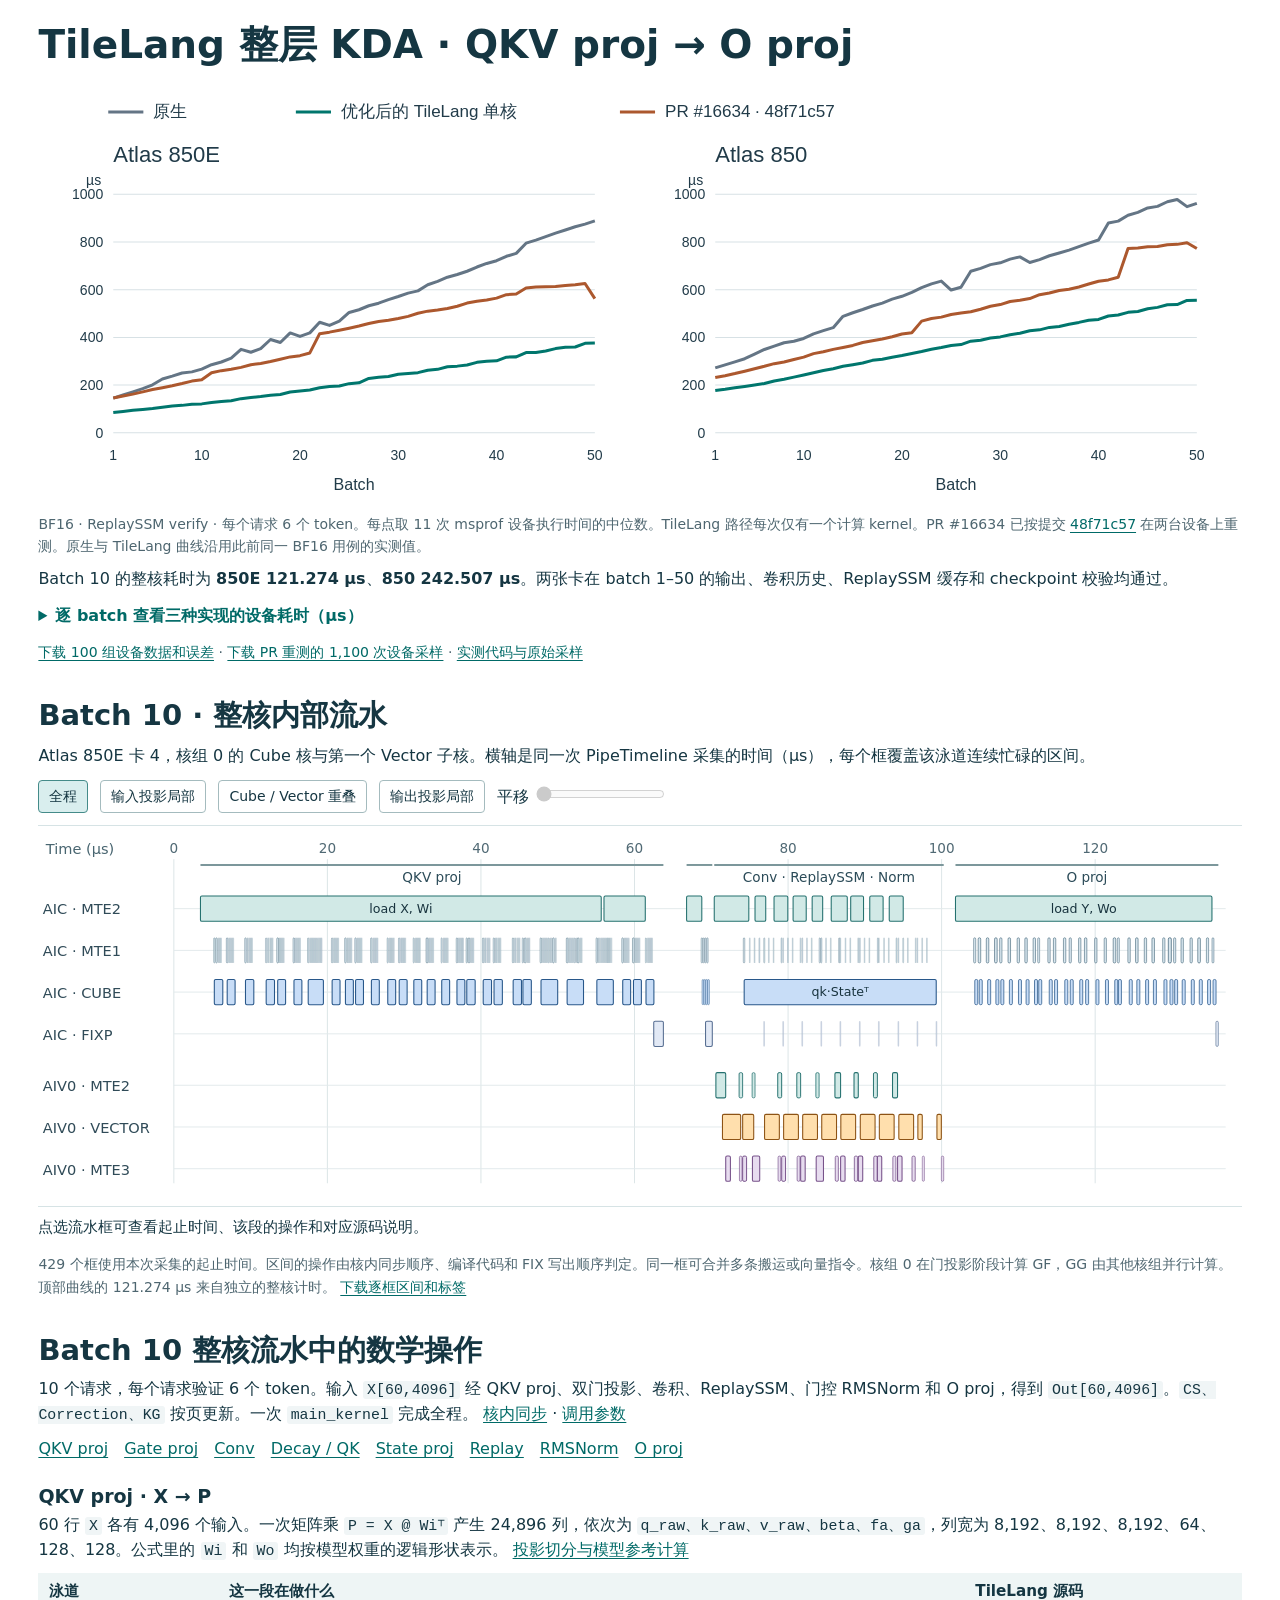
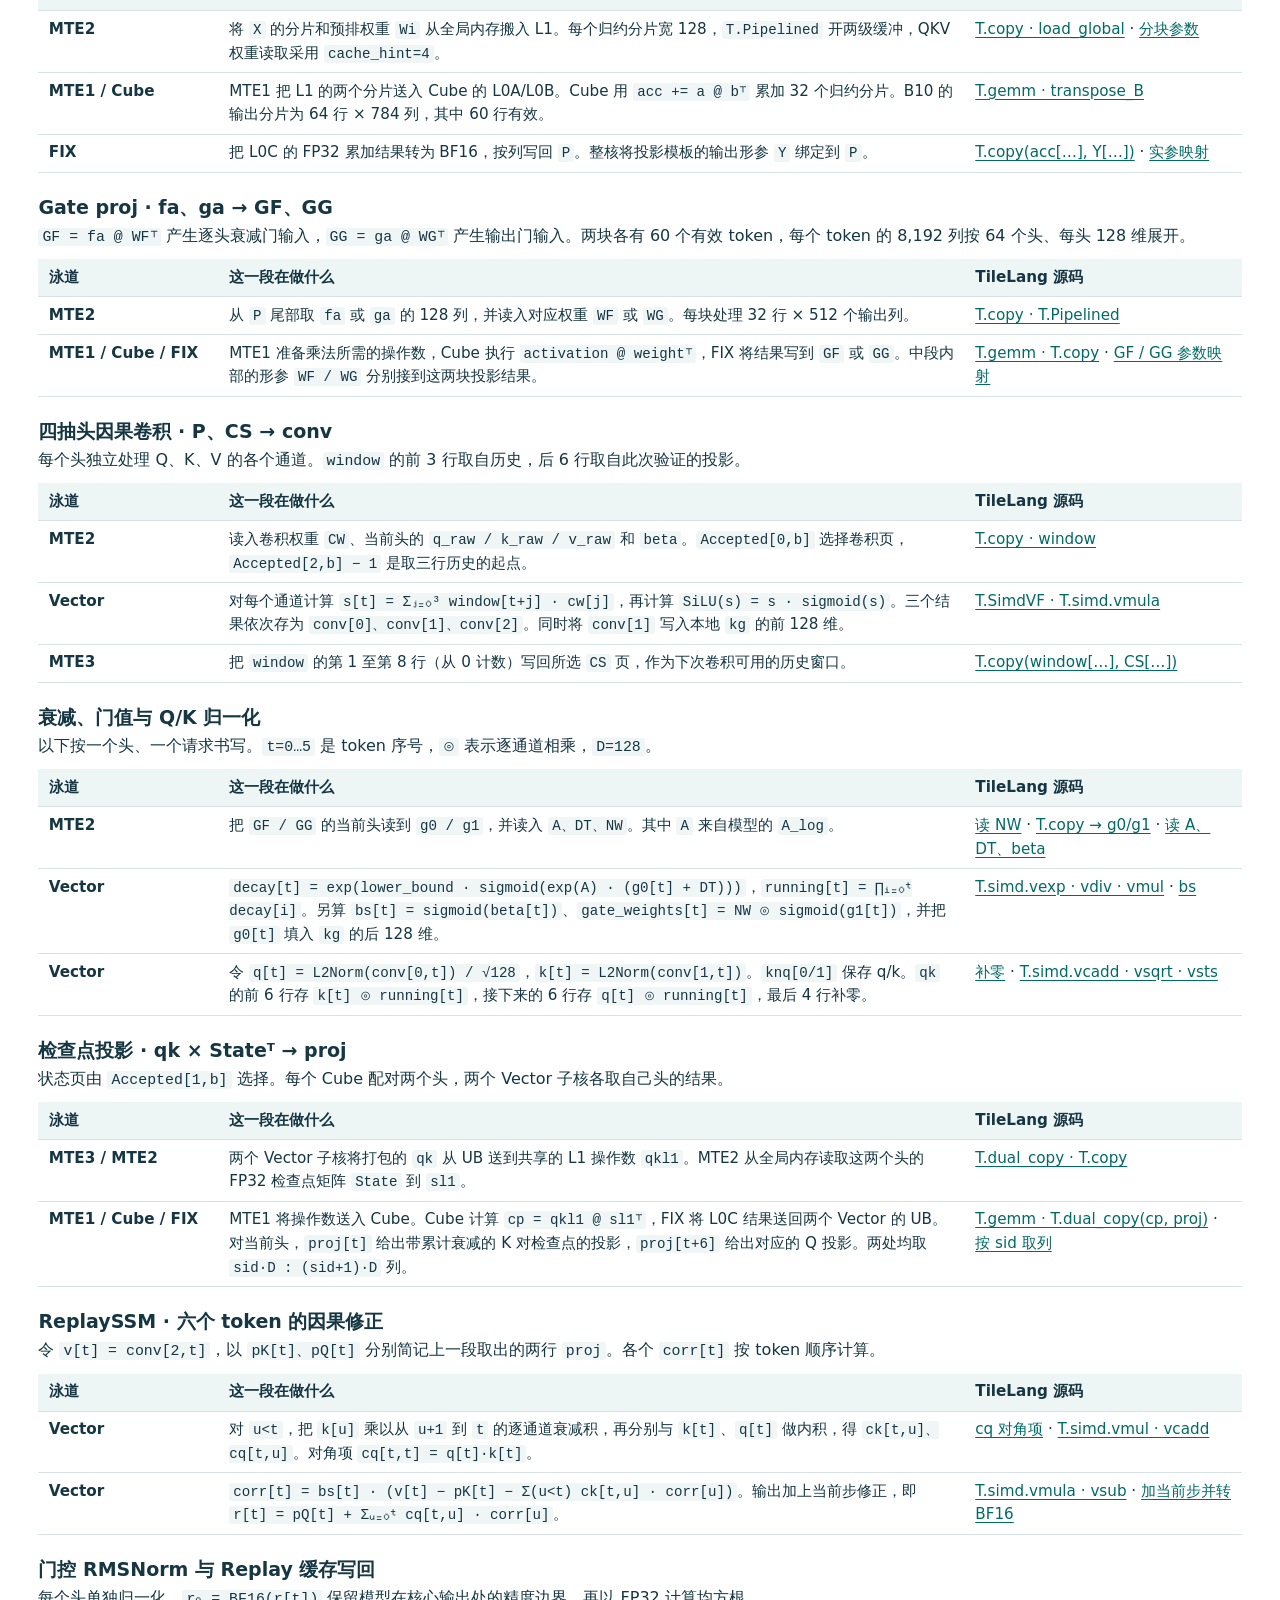
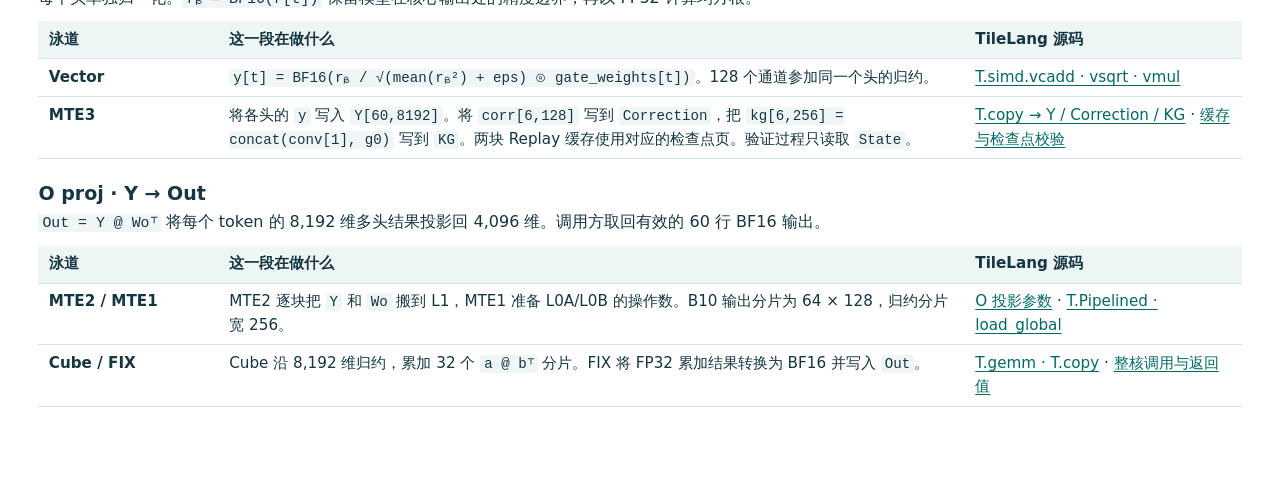
==== commit b2f7ab25: "Refresh page-six BF16 measurements for CANN PR 16634 at 48f71c57" ====
--- a/assets/glm53-tilelang-kda-timeline.html
+++ b/assets/glm53-tilelang-kda-timeline.html
@@ -24,11 +24,11 @@
 </head><body><main>
 <section aria-labelledby="perf-title" id="optimized-device-curves">
 <h1 id="perf-title">TileLang 整层 KDA · QKV proj → O proj</h1>
-<figure><a href="mtp5-optimized-whole-kda-b1-50.svg"><img class="curve" width="1200" height="430" src="mtp5-optimized-whole-kda-b1-50.svg" alt="Atlas 850E 和 850 的 batch 1–50 设备时延。每张卡展示原生、TileLang 整层单核和 PR #16634 三条曲线。"></a>
-<figcaption>BF16 · ReplaySSM verify · 每个请求 6 个 token。每点取 11 次 msprof 设备执行时间的中位数。TileLang 路径每次仅有一个计算 kernel。原生和 PR #16634 沿用同 case 的实测数据。</figcaption></figure>
+<figure><a href="mtp5-optimized-whole-kda-b1-50-48f71c57.svg"><img class="curve" width="1200" height="430" src="mtp5-optimized-whole-kda-b1-50-48f71c57.svg" alt="Atlas 850E 和 850 的 batch 1–50 设备时延。每张卡展示原生、TileLang 整层单核和 PR #16634 三条曲线。"></a>
+<figcaption>BF16 · ReplaySSM verify · 每个请求 6 个 token。每点取 11 次 msprof 设备执行时间的中位数。TileLang 路径每次仅有一个计算 kernel。PR #16634 已按提交 <a href="https://gitcode.com/cann/ops-transformer/commit/48f71c5786049a96493e5825cb8f99ea1233ef01">48f71c57</a> 在两台设备上重测。原生与 TileLang 曲线沿用此前同一 BF16 用例的实测值。</figcaption></figure>
 <p>Batch 10 的整核耗时为 <strong>850E 121.274 µs</strong>、<strong>850 242.507 µs</strong>。两张卡在 batch 1–50 的输出、卷积历史、ReplaySSM 缓存和 checkpoint 校验均通过。</p>
-<details><summary>逐 batch 查看三种实现的设备耗时（µs）</summary><div class="scroll"><table class="numbers"><thead><tr><th rowspan="2">Batch</th><th colspan="3">Atlas 850E</th><th colspan="3">Atlas 850</th></tr><tr><th>原生</th><th>TileLang 单核</th><th>PR #16634</th><th>原生</th><th>TileLang 单核</th><th>PR #16634</th></tr></thead><tbody><tr><th scope='row'>1</th><td>145.572</td><td>85.193</td><td>174.255</td><td>272.180</td><td>177.839</td><td>262.918</td></tr><tr><th scope='row'>2</th><td>158.627</td><td>89.563</td><td>182.803</td><td>284.657</td><td>182.965</td><td>275.026</td></tr><tr><th scope='row'>3</th><td>171.618</td><td>94.347</td><td>193.945</td><td>297.611</td><td>189.048</td><td>288.812</td></tr><tr><th scope='row'>4</th><td>185.086</td><td>98.035</td><td>202.933</td><td>310.675</td><td>194.632</td><td>299.685</td></tr><tr><th scope='row'>5</th><td>201.282</td><td>101.539</td><td>212.116</td><td>329.493</td><td>200.740</td><td>312.002</td></tr><tr><th scope='row'>6</th><td>225.317</td><td>107.210</td><td>221.073</td><td>349.354</td><td>206.603</td><td>322.133</td></tr><tr><th scope='row'>7</th><td>237.556</td><td>112.483</td><td>231.874</td><td>363.602</td><td>217.460</td><td>335.469</td></tr><tr><th scope='row'>8</th><td>250.914</td><td>115.025</td><td>239.726</td><td>377.738</td><td>224.308</td><td>344.816</td></tr><tr><th scope='row'>9</th><td>255.453</td><td>119.911</td><td>250.176</td><td>383.746</td><td>233.299</td><td>357.342</td></tr><tr><th scope='row'>10</th><td>267.074</td><td>121.274</td><td>257.761</td><td>395.459</td><td>242.507</td><td>366.161</td></tr><tr><th scope='row'>11</th><td>285.430</td><td>127.452</td><td>269.421</td><td>414.870</td><td>251.728</td><td>380.676</td></tr><tr><th scope='row'>12</th><td>296.933</td><td>131.013</td><td>276.498</td><td>428.193</td><td>261.238</td><td>390.754</td></tr><tr><th scope='row'>13</th><td>313.148</td><td>134.140</td><td>288.488</td><td>440.748</td><td>268.915</td><td>404.052</td></tr><tr><th scope='row'>14</th><td>349.849</td><td>143.238</td><td>297.226</td><td>488.217</td><td>278.769</td><td>413.766</td></tr><tr><th scope='row'>15</th><td>337.839</td><td>148.008</td><td>314.557</td><td>503.222</td><td>285.458</td><td>427.526</td></tr><tr><th scope='row'>16</th><td>352.804</td><td>152.031</td><td>321.223</td><td>516.941</td><td>292.730</td><td>435.919</td></tr><tr><th scope='row'>17</th><td>391.125</td><td>157.619</td><td>346.606</td><td>531.627</td><td>303.694</td><td>451.314</td></tr><tr><th scope='row'>18</th><td>378.451</td><td>160.899</td><td>353.996</td><td>543.818</td><td>308.270</td><td>457.372</td></tr><tr><th scope='row'>19</th><td>418.674</td><td>171.097</td><td>377.567</td><td>560.409</td><td>317.094</td><td>473.419</td></tr><tr><th scope='row'>20</th><td>403.935</td><td>175.401</td><td>388.532</td><td>572.207</td><td>324.162</td><td>483.161</td></tr><tr><th scope='row'>21</th><td>418.936</td><td>179.208</td><td>413.167</td><td>588.657</td><td>332.682</td><td>503.100</td></tr><tr><th scope='row'>22</th><td>463.704</td><td>188.812</td><td>588.689</td><td>608.448</td><td>340.677</td><td>766.090</td></tr><tr><th scope='row'>23</th><td>450.293</td><td>193.755</td><td>594.071</td><td>624.131</td><td>350.132</td><td>777.905</td></tr><tr><th scope='row'>24</th><td>468.417</td><td>196.179</td><td>605.341</td><td>635.896</td><td>357.282</td><td>790.957</td></tr><tr><th scope='row'>25</th><td>504.588</td><td>206.030</td><td>614.789</td><td>598.587</td><td>365.927</td><td>802.603</td></tr><tr><th scope='row'>26</th><td>515.926</td><td>209.753</td><td>627.707</td><td>610.206</td><td>369.976</td><td>809.738</td></tr><tr><th scope='row'>27</th><td>532.619</td><td>227.757</td><td>633.634</td><td>677.487</td><td>384.183</td><td>823.009</td></tr><tr><th scope='row'>28</th><td>543.329</td><td>232.421</td><td>641.041</td><td>689.372</td><td>388.381</td><td>835.762</td></tr><tr><th scope='row'>29</th><td>558.287</td><td>235.756</td><td>652.223</td><td>705.021</td><td>397.607</td><td>846.751</td></tr><tr><th scope='row'>30</th><td>571.248</td><td>245.822</td><td>659.398</td><td>712.692</td><td>402.045</td><td>854.468</td></tr><tr><th scope='row'>31</th><td>585.469</td><td>249.081</td><td>670.106</td><td>728.070</td><td>411.122</td><td>870.002</td></tr><tr><th scope='row'>32</th><td>594.991</td><td>252.130</td><td>679.918</td><td>737.424</td><td>417.290</td><td>880.622</td></tr><tr><th scope='row'>33</th><td>620.544</td><td>262.472</td><td>687.702</td><td>714.026</td><td>427.684</td><td>890.305</td></tr><tr><th scope='row'>34</th><td>634.853</td><td>266.102</td><td>697.040</td><td>726.180</td><td>431.595</td><td>900.971</td></tr><tr><th scope='row'>35</th><td>652.196</td><td>277.062</td><td>709.477</td><td>742.163</td><td>441.936</td><td>913.912</td></tr><tr><th scope='row'>36</th><td>663.647</td><td>279.518</td><td>728.151</td><td>753.602</td><td>445.624</td><td>920.862</td></tr><tr><th scope='row'>37</th><td>677.280</td><td>284.181</td><td>735.306</td><td>765.913</td><td>455.328</td><td>937.458</td></tr><tr><th scope='row'>38</th><td>694.940</td><td>295.334</td><td>761.024</td><td>780.270</td><td>462.852</td><td>939.856</td></tr><tr><th scope='row'>39</th><td>710.027</td><td>299.570</td><td>771.604</td><td>794.983</td><td>471.700</td><td>961.094</td></tr><tr><th scope='row'>40</th><td>721.434</td><td>301.926</td><td>793.688</td><td>808.156</td><td>475.282</td><td>967.938</td></tr><tr><th scope='row'>41</th><td>739.966</td><td>317.284</td><td>803.192</td><td>879.366</td><td>489.681</td><td>992.583</td></tr><tr><th scope='row'>42</th><td>752.313</td><td>318.339</td><td>822.607</td><td>887.314</td><td>494.040</td><td>1007.696</td></tr><tr><th scope='row'>43</th><td>794.901</td><td>336.189</td><td>997.955</td><td>912.215</td><td>504.957</td><td>1266.623</td></tr><tr><th scope='row'>44</th><td>807.826</td><td>336.424</td><td>1007.842</td><td>923.961</td><td>508.817</td><td>1281.257</td></tr><tr><th scope='row'>45</th><td>822.521</td><td>343.213</td><td>1017.962</td><td>942.562</td><td>519.739</td><td>1294.608</td></tr><tr><th scope='row'>46</th><td>837.138</td><td>353.079</td><td>1028.696</td><td>949.206</td><td>525.886</td><td>1304.704</td></tr><tr><th scope='row'>47</th><td>850.175</td><td>358.522</td><td>1039.264</td><td>968.600</td><td>536.872</td><td>1322.629</td></tr><tr><th scope='row'>48</th><td>863.705</td><td>359.634</td><td>1047.802</td><td>978.027</td><td>537.652</td><td>1325.907</td></tr><tr><th scope='row'>49</th><td>874.999</td><td>375.184</td><td>1059.201</td><td>948.098</td><td>555.052</td><td>1341.008</td></tr><tr><th scope='row'>50</th><td>888.222</td><td>376.788</td><td>1066.260</td><td>961.953</td><td>555.678</td><td>1348.103</td></tr></tbody></table></div></details>
-<p class="hint"><a href="mtp5-optimized-whole-kda-b1-50.csv" download>下载 100 组设备数据和误差</a> · <a href="https://github.com/Biuapha/vllm-ascend/tree/211f911154eef817d22deff147d97609a8fbfc9f/benchmarks/kernels/kda_verify/optimized_replay">实测代码与原始采样</a></p>
+<details><summary>逐 batch 查看三种实现的设备耗时（µs）</summary><div class="scroll"><table class="numbers"><thead><tr><th rowspan="2">Batch</th><th colspan="3">Atlas 850E</th><th colspan="3">Atlas 850</th></tr><tr><th>原生</th><th>TileLang 单核</th><th>PR #16634</th><th>原生</th><th>TileLang 单核</th><th>PR #16634</th></tr></thead><tbody><tr><th scope='row'>1</th><td>145.572</td><td>85.193</td><td>146.250</td><td>272.180</td><td>177.839</td><td>231.876</td></tr><tr><th scope='row'>2</th><td>158.627</td><td>89.563</td><td>154.141</td><td>284.657</td><td>182.965</td><td>239.311</td></tr><tr><th scope='row'>3</th><td>171.618</td><td>94.347</td><td>162.097</td><td>297.611</td><td>189.048</td><td>248.308</td></tr><tr><th scope='row'>4</th><td>185.086</td><td>98.035</td><td>171.642</td><td>310.675</td><td>194.632</td><td>258.325</td></tr><tr><th scope='row'>5</th><td>201.282</td><td>101.539</td><td>181.328</td><td>329.493</td><td>200.740</td><td>268.846</td></tr><tr><th scope='row'>6</th><td>225.317</td><td>107.210</td><td>189.312</td><td>349.354</td><td>206.603</td><td>278.846</td></tr><tr><th scope='row'>7</th><td>237.556</td><td>112.483</td><td>197.221</td><td>363.602</td><td>217.460</td><td>289.863</td></tr><tr><th scope='row'>8</th><td>250.914</td><td>115.025</td><td>206.523</td><td>377.738</td><td>224.308</td><td>296.863</td></tr><tr><th scope='row'>9</th><td>255.453</td><td>119.911</td><td>216.865</td><td>383.746</td><td>233.299</td><td>307.519</td></tr><tr><th scope='row'>10</th><td>267.074</td><td>121.274</td><td>222.235</td><td>395.459</td><td>242.507</td><td>317.153</td></tr><tr><th scope='row'>11</th><td>285.430</td><td>127.452</td><td>251.461</td><td>414.870</td><td>251.728</td><td>331.996</td></tr><tr><th scope='row'>12</th><td>296.933</td><td>131.013</td><td>260.619</td><td>428.193</td><td>261.238</td><td>339.523</td></tr><tr><th scope='row'>13</th><td>313.148</td><td>134.140</td><td>266.242</td><td>440.748</td><td>268.915</td><td>349.798</td></tr><tr><th scope='row'>14</th><td>349.849</td><td>143.238</td><td>274.380</td><td>488.217</td><td>278.769</td><td>357.623</td></tr><tr><th scope='row'>15</th><td>337.839</td><td>148.008</td><td>285.602</td><td>503.222</td><td>285.458</td><td>366.286</td></tr><tr><th scope='row'>16</th><td>352.804</td><td>152.031</td><td>290.712</td><td>516.941</td><td>292.730</td><td>378.777</td></tr><tr><th scope='row'>17</th><td>391.125</td><td>157.619</td><td>298.707</td><td>531.627</td><td>303.694</td><td>386.308</td></tr><tr><th scope='row'>18</th><td>378.451</td><td>160.899</td><td>308.637</td><td>543.818</td><td>308.270</td><td>392.957</td></tr><tr><th scope='row'>19</th><td>418.674</td><td>171.097</td><td>318.175</td><td>560.409</td><td>317.094</td><td>402.563</td></tr><tr><th scope='row'>20</th><td>403.935</td><td>175.401</td><td>323.393</td><td>572.207</td><td>324.162</td><td>414.023</td></tr><tr><th scope='row'>21</th><td>418.936</td><td>179.208</td><td>334.824</td><td>588.657</td><td>332.682</td><td>419.707</td></tr><tr><th scope='row'>22</th><td>463.704</td><td>188.812</td><td>415.673</td><td>608.448</td><td>340.677</td><td>468.112</td></tr><tr><th scope='row'>23</th><td>450.293</td><td>193.755</td><td>421.998</td><td>624.131</td><td>350.132</td><td>479.246</td></tr><tr><th scope='row'>24</th><td>468.417</td><td>196.179</td><td>429.763</td><td>635.896</td><td>357.282</td><td>485.011</td></tr><tr><th scope='row'>25</th><td>504.588</td><td>206.030</td><td>438.267</td><td>598.587</td><td>365.927</td><td>496.144</td></tr><tr><th scope='row'>26</th><td>515.926</td><td>209.753</td><td>447.657</td><td>610.206</td><td>369.976</td><td>502.434</td></tr><tr><th scope='row'>27</th><td>532.619</td><td>227.757</td><td>458.058</td><td>677.487</td><td>384.183</td><td>507.457</td></tr><tr><th scope='row'>28</th><td>543.329</td><td>232.421</td><td>466.638</td><td>689.372</td><td>388.381</td><td>518.077</td></tr><tr><th scope='row'>29</th><td>558.287</td><td>235.756</td><td>471.605</td><td>705.021</td><td>397.607</td><td>530.522</td></tr><tr><th scope='row'>30</th><td>571.248</td><td>245.822</td><td>478.896</td><td>712.692</td><td>402.045</td><td>537.592</td></tr><tr><th scope='row'>31</th><td>585.469</td><td>249.081</td><td>487.984</td><td>728.070</td><td>411.122</td><td>550.389</td></tr><tr><th scope='row'>32</th><td>594.991</td><td>252.130</td><td>501.192</td><td>737.424</td><td>417.290</td><td>555.552</td></tr><tr><th scope='row'>33</th><td>620.544</td><td>262.472</td><td>510.010</td><td>714.026</td><td>427.684</td><td>562.743</td></tr><tr><th scope='row'>34</th><td>634.853</td><td>266.102</td><td>514.522</td><td>726.180</td><td>431.595</td><td>579.039</td></tr><tr><th scope='row'>35</th><td>652.196</td><td>277.062</td><td>521.035</td><td>742.163</td><td>441.936</td><td>586.067</td></tr><tr><th scope='row'>36</th><td>663.647</td><td>279.518</td><td>530.628</td><td>753.602</td><td>445.624</td><td>596.474</td></tr><tr><th scope='row'>37</th><td>677.280</td><td>284.181</td><td>543.780</td><td>765.913</td><td>455.328</td><td>601.489</td></tr><tr><th scope='row'>38</th><td>694.940</td><td>295.334</td><td>551.362</td><td>780.270</td><td>462.852</td><td>611.375</td></tr><tr><th scope='row'>39</th><td>710.027</td><td>299.570</td><td>556.535</td><td>794.983</td><td>471.700</td><td>623.602</td></tr><tr><th scope='row'>40</th><td>721.434</td><td>301.926</td><td>564.672</td><td>808.156</td><td>475.282</td><td>635.600</td></tr><tr><th scope='row'>41</th><td>739.966</td><td>317.284</td><td>579.006</td><td>879.366</td><td>489.681</td><td>640.940</td></tr><tr><th scope='row'>42</th><td>752.313</td><td>318.339</td><td>581.859</td><td>887.314</td><td>494.040</td><td>651.883</td></tr><tr><th scope='row'>43</th><td>794.901</td><td>336.189</td><td>606.759</td><td>912.215</td><td>504.957</td><td>772.331</td></tr><tr><th scope='row'>44</th><td>807.826</td><td>336.424</td><td>611.041</td><td>923.961</td><td>508.817</td><td>774.404</td></tr><tr><th scope='row'>45</th><td>822.521</td><td>343.213</td><td>612.755</td><td>942.562</td><td>519.739</td><td>779.512</td></tr><tr><th scope='row'>46</th><td>837.138</td><td>353.079</td><td>613.403</td><td>949.206</td><td>525.886</td><td>780.893</td></tr><tr><th scope='row'>47</th><td>850.175</td><td>358.522</td><td>617.593</td><td>968.600</td><td>536.872</td><td>788.712</td></tr><tr><th scope='row'>48</th><td>863.705</td><td>359.634</td><td>621.132</td><td>978.027</td><td>537.652</td><td>789.964</td></tr><tr><th scope='row'>49</th><td>874.999</td><td>375.184</td><td>625.703</td><td>948.098</td><td>555.052</td><td>796.473</td></tr><tr><th scope='row'>50</th><td>888.222</td><td>376.788</td><td>562.251</td><td>961.953</td><td>555.678</td><td>772.583</td></tr></tbody></table></div></details>
+<p class="hint"><a href="mtp5-optimized-whole-kda-b1-50-48f71c57.csv" download>下载 100 组设备数据和误差</a> · <a href="pr16634-48f71c57-samples.json" download>下载 PR 重测的 1,100 次设备采样</a> · <a href="https://github.com/Biuapha/vllm-ascend/tree/211f911154eef817d22deff147d97609a8fbfc9f/benchmarks/kernels/kda_verify/optimized_replay">实测代码与原始采样</a></p>
 </section>
 <section aria-labelledby="pipe-heading">
 <h2 id="pipe-heading">Batch 10 · 整核内部流水</h2>
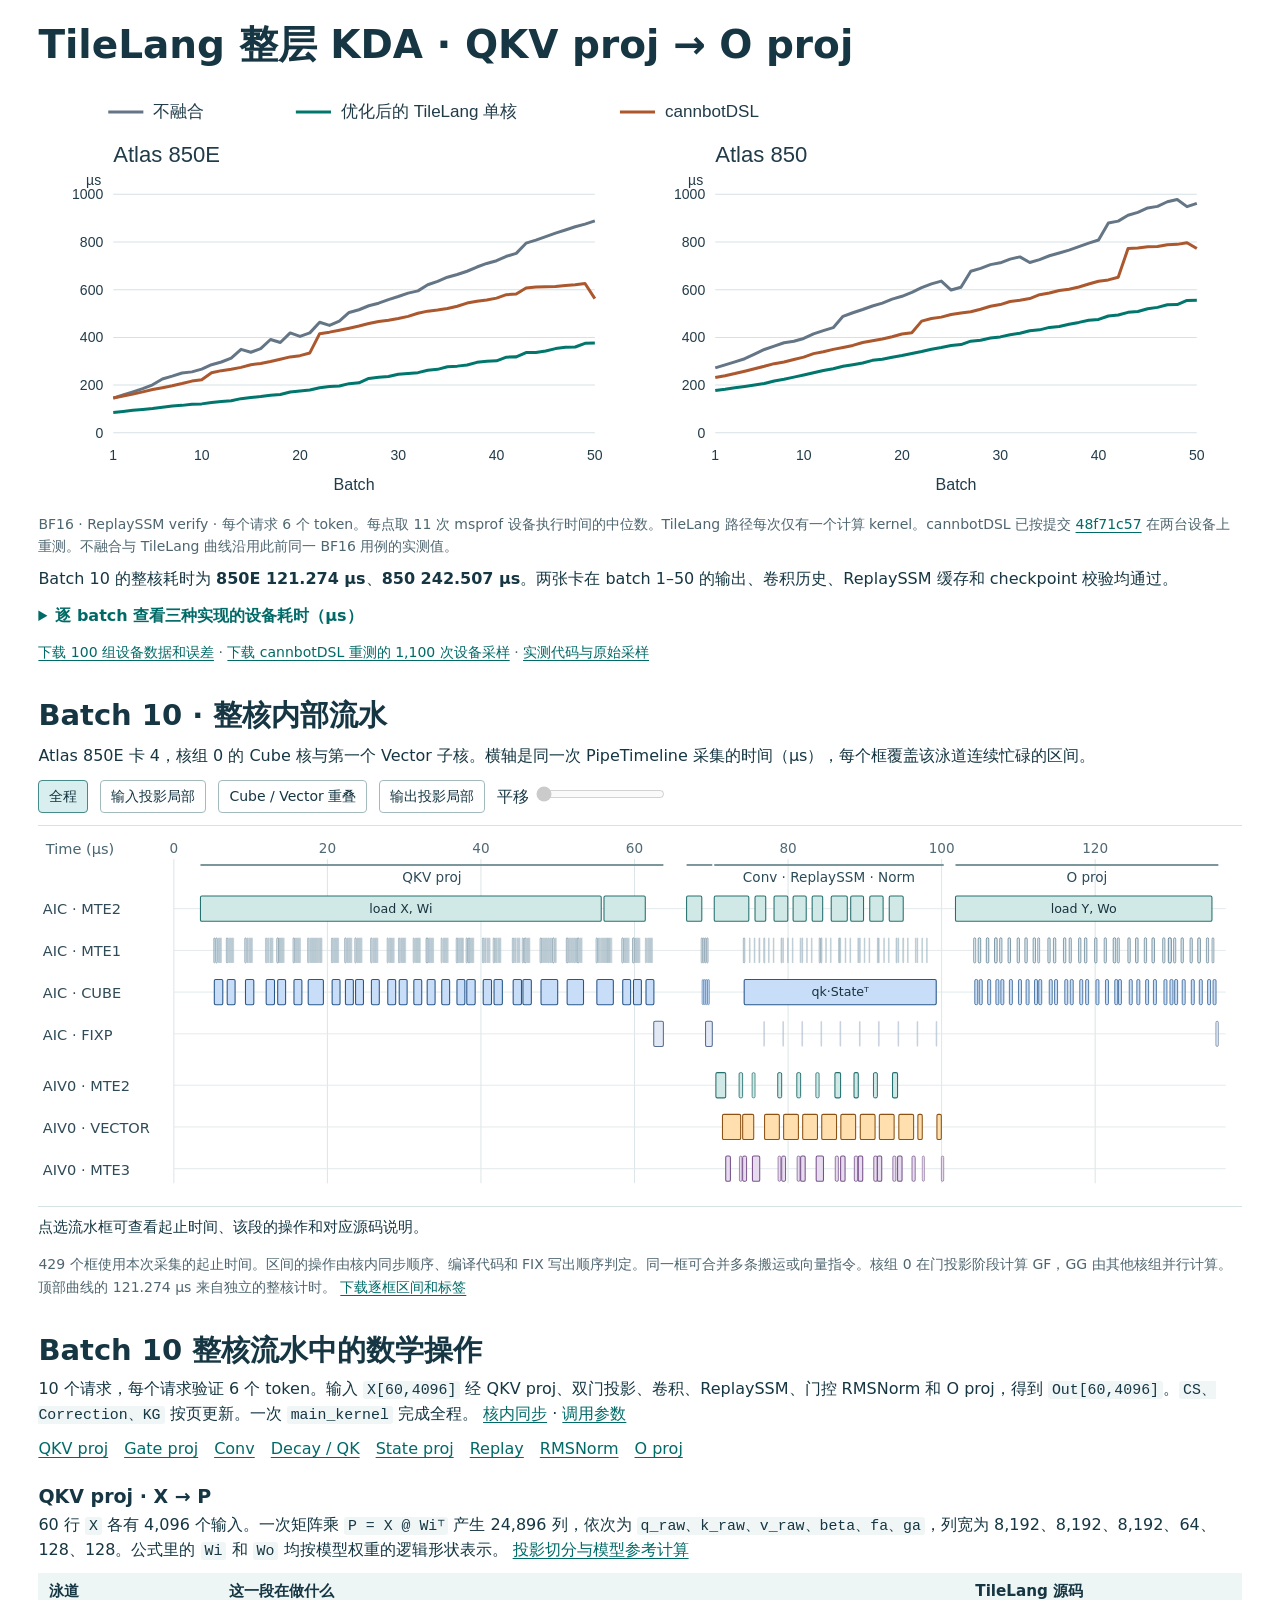
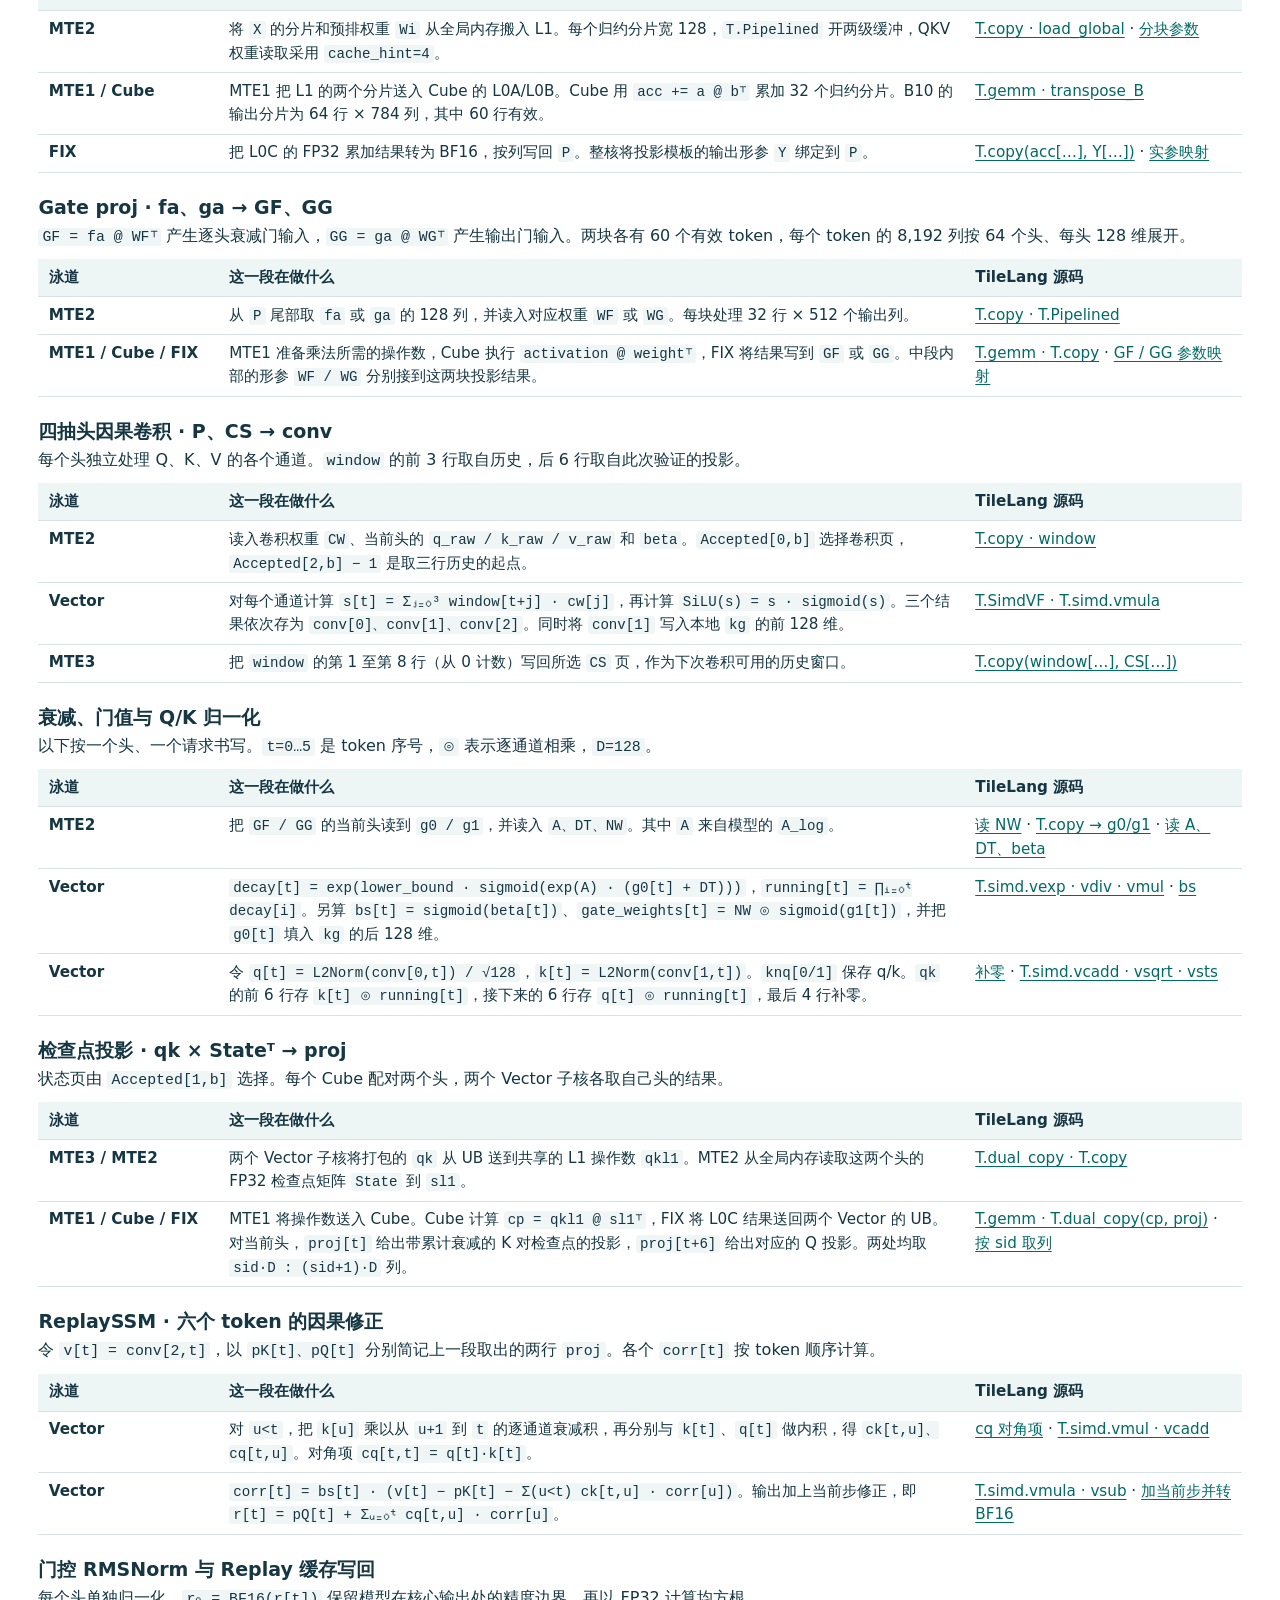
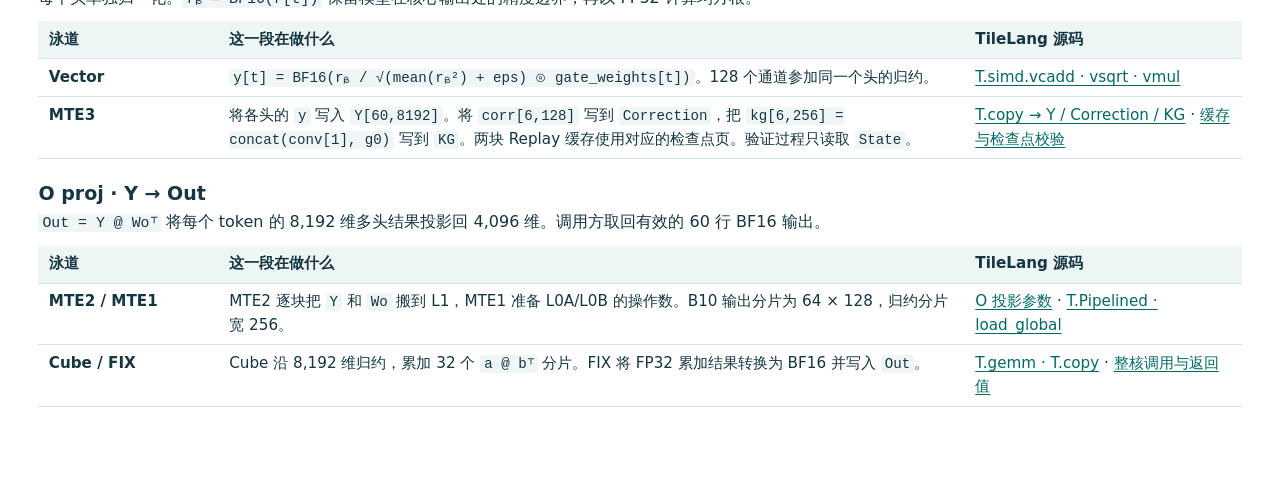
==== commit 27f09227: "Label page-six KDA comparisons as 不融合 and cannbotDSL" ====
--- a/assets/glm53-tilelang-kda-timeline.html
+++ b/assets/glm53-tilelang-kda-timeline.html
@@ -24,11 +24,11 @@
 </head><body><main>
 <section aria-labelledby="perf-title" id="optimized-device-curves">
 <h1 id="perf-title">TileLang 整层 KDA · QKV proj → O proj</h1>
-<figure><a href="mtp5-optimized-whole-kda-b1-50-48f71c57.svg"><img class="curve" width="1200" height="430" src="mtp5-optimized-whole-kda-b1-50-48f71c57.svg" alt="Atlas 850E 和 850 的 batch 1–50 设备时延。每张卡展示原生、TileLang 整层单核和 PR #16634 三条曲线。"></a>
-<figcaption>BF16 · ReplaySSM verify · 每个请求 6 个 token。每点取 11 次 msprof 设备执行时间的中位数。TileLang 路径每次仅有一个计算 kernel。PR #16634 已按提交 <a href="https://gitcode.com/cann/ops-transformer/commit/48f71c5786049a96493e5825cb8f99ea1233ef01">48f71c57</a> 在两台设备上重测。原生与 TileLang 曲线沿用此前同一 BF16 用例的实测值。</figcaption></figure>
+<figure><a href="mtp5-optimized-whole-kda-b1-50-48f71c57.svg?v=17ee9ea2059f"><img class="curve" width="1200" height="430" src="mtp5-optimized-whole-kda-b1-50-48f71c57.svg?v=17ee9ea2059f" alt="Atlas 850E 和 850 的 batch 1–50 设备时延。每张卡展示不融合、TileLang 整层单核和 cannbotDSL 三条曲线。"></a>
+<figcaption>BF16 · ReplaySSM verify · 每个请求 6 个 token。每点取 11 次 msprof 设备执行时间的中位数。TileLang 路径每次仅有一个计算 kernel。cannbotDSL 已按提交 <a href="https://gitcode.com/cann/ops-transformer/commit/48f71c5786049a96493e5825cb8f99ea1233ef01">48f71c57</a> 在两台设备上重测。不融合与 TileLang 曲线沿用此前同一 BF16 用例的实测值。</figcaption></figure>
 <p>Batch 10 的整核耗时为 <strong>850E 121.274 µs</strong>、<strong>850 242.507 µs</strong>。两张卡在 batch 1–50 的输出、卷积历史、ReplaySSM 缓存和 checkpoint 校验均通过。</p>
-<details><summary>逐 batch 查看三种实现的设备耗时（µs）</summary><div class="scroll"><table class="numbers"><thead><tr><th rowspan="2">Batch</th><th colspan="3">Atlas 850E</th><th colspan="3">Atlas 850</th></tr><tr><th>原生</th><th>TileLang 单核</th><th>PR #16634</th><th>原生</th><th>TileLang 单核</th><th>PR #16634</th></tr></thead><tbody><tr><th scope='row'>1</th><td>145.572</td><td>85.193</td><td>146.250</td><td>272.180</td><td>177.839</td><td>231.876</td></tr><tr><th scope='row'>2</th><td>158.627</td><td>89.563</td><td>154.141</td><td>284.657</td><td>182.965</td><td>239.311</td></tr><tr><th scope='row'>3</th><td>171.618</td><td>94.347</td><td>162.097</td><td>297.611</td><td>189.048</td><td>248.308</td></tr><tr><th scope='row'>4</th><td>185.086</td><td>98.035</td><td>171.642</td><td>310.675</td><td>194.632</td><td>258.325</td></tr><tr><th scope='row'>5</th><td>201.282</td><td>101.539</td><td>181.328</td><td>329.493</td><td>200.740</td><td>268.846</td></tr><tr><th scope='row'>6</th><td>225.317</td><td>107.210</td><td>189.312</td><td>349.354</td><td>206.603</td><td>278.846</td></tr><tr><th scope='row'>7</th><td>237.556</td><td>112.483</td><td>197.221</td><td>363.602</td><td>217.460</td><td>289.863</td></tr><tr><th scope='row'>8</th><td>250.914</td><td>115.025</td><td>206.523</td><td>377.738</td><td>224.308</td><td>296.863</td></tr><tr><th scope='row'>9</th><td>255.453</td><td>119.911</td><td>216.865</td><td>383.746</td><td>233.299</td><td>307.519</td></tr><tr><th scope='row'>10</th><td>267.074</td><td>121.274</td><td>222.235</td><td>395.459</td><td>242.507</td><td>317.153</td></tr><tr><th scope='row'>11</th><td>285.430</td><td>127.452</td><td>251.461</td><td>414.870</td><td>251.728</td><td>331.996</td></tr><tr><th scope='row'>12</th><td>296.933</td><td>131.013</td><td>260.619</td><td>428.193</td><td>261.238</td><td>339.523</td></tr><tr><th scope='row'>13</th><td>313.148</td><td>134.140</td><td>266.242</td><td>440.748</td><td>268.915</td><td>349.798</td></tr><tr><th scope='row'>14</th><td>349.849</td><td>143.238</td><td>274.380</td><td>488.217</td><td>278.769</td><td>357.623</td></tr><tr><th scope='row'>15</th><td>337.839</td><td>148.008</td><td>285.602</td><td>503.222</td><td>285.458</td><td>366.286</td></tr><tr><th scope='row'>16</th><td>352.804</td><td>152.031</td><td>290.712</td><td>516.941</td><td>292.730</td><td>378.777</td></tr><tr><th scope='row'>17</th><td>391.125</td><td>157.619</td><td>298.707</td><td>531.627</td><td>303.694</td><td>386.308</td></tr><tr><th scope='row'>18</th><td>378.451</td><td>160.899</td><td>308.637</td><td>543.818</td><td>308.270</td><td>392.957</td></tr><tr><th scope='row'>19</th><td>418.674</td><td>171.097</td><td>318.175</td><td>560.409</td><td>317.094</td><td>402.563</td></tr><tr><th scope='row'>20</th><td>403.935</td><td>175.401</td><td>323.393</td><td>572.207</td><td>324.162</td><td>414.023</td></tr><tr><th scope='row'>21</th><td>418.936</td><td>179.208</td><td>334.824</td><td>588.657</td><td>332.682</td><td>419.707</td></tr><tr><th scope='row'>22</th><td>463.704</td><td>188.812</td><td>415.673</td><td>608.448</td><td>340.677</td><td>468.112</td></tr><tr><th scope='row'>23</th><td>450.293</td><td>193.755</td><td>421.998</td><td>624.131</td><td>350.132</td><td>479.246</td></tr><tr><th scope='row'>24</th><td>468.417</td><td>196.179</td><td>429.763</td><td>635.896</td><td>357.282</td><td>485.011</td></tr><tr><th scope='row'>25</th><td>504.588</td><td>206.030</td><td>438.267</td><td>598.587</td><td>365.927</td><td>496.144</td></tr><tr><th scope='row'>26</th><td>515.926</td><td>209.753</td><td>447.657</td><td>610.206</td><td>369.976</td><td>502.434</td></tr><tr><th scope='row'>27</th><td>532.619</td><td>227.757</td><td>458.058</td><td>677.487</td><td>384.183</td><td>507.457</td></tr><tr><th scope='row'>28</th><td>543.329</td><td>232.421</td><td>466.638</td><td>689.372</td><td>388.381</td><td>518.077</td></tr><tr><th scope='row'>29</th><td>558.287</td><td>235.756</td><td>471.605</td><td>705.021</td><td>397.607</td><td>530.522</td></tr><tr><th scope='row'>30</th><td>571.248</td><td>245.822</td><td>478.896</td><td>712.692</td><td>402.045</td><td>537.592</td></tr><tr><th scope='row'>31</th><td>585.469</td><td>249.081</td><td>487.984</td><td>728.070</td><td>411.122</td><td>550.389</td></tr><tr><th scope='row'>32</th><td>594.991</td><td>252.130</td><td>501.192</td><td>737.424</td><td>417.290</td><td>555.552</td></tr><tr><th scope='row'>33</th><td>620.544</td><td>262.472</td><td>510.010</td><td>714.026</td><td>427.684</td><td>562.743</td></tr><tr><th scope='row'>34</th><td>634.853</td><td>266.102</td><td>514.522</td><td>726.180</td><td>431.595</td><td>579.039</td></tr><tr><th scope='row'>35</th><td>652.196</td><td>277.062</td><td>521.035</td><td>742.163</td><td>441.936</td><td>586.067</td></tr><tr><th scope='row'>36</th><td>663.647</td><td>279.518</td><td>530.628</td><td>753.602</td><td>445.624</td><td>596.474</td></tr><tr><th scope='row'>37</th><td>677.280</td><td>284.181</td><td>543.780</td><td>765.913</td><td>455.328</td><td>601.489</td></tr><tr><th scope='row'>38</th><td>694.940</td><td>295.334</td><td>551.362</td><td>780.270</td><td>462.852</td><td>611.375</td></tr><tr><th scope='row'>39</th><td>710.027</td><td>299.570</td><td>556.535</td><td>794.983</td><td>471.700</td><td>623.602</td></tr><tr><th scope='row'>40</th><td>721.434</td><td>301.926</td><td>564.672</td><td>808.156</td><td>475.282</td><td>635.600</td></tr><tr><th scope='row'>41</th><td>739.966</td><td>317.284</td><td>579.006</td><td>879.366</td><td>489.681</td><td>640.940</td></tr><tr><th scope='row'>42</th><td>752.313</td><td>318.339</td><td>581.859</td><td>887.314</td><td>494.040</td><td>651.883</td></tr><tr><th scope='row'>43</th><td>794.901</td><td>336.189</td><td>606.759</td><td>912.215</td><td>504.957</td><td>772.331</td></tr><tr><th scope='row'>44</th><td>807.826</td><td>336.424</td><td>611.041</td><td>923.961</td><td>508.817</td><td>774.404</td></tr><tr><th scope='row'>45</th><td>822.521</td><td>343.213</td><td>612.755</td><td>942.562</td><td>519.739</td><td>779.512</td></tr><tr><th scope='row'>46</th><td>837.138</td><td>353.079</td><td>613.403</td><td>949.206</td><td>525.886</td><td>780.893</td></tr><tr><th scope='row'>47</th><td>850.175</td><td>358.522</td><td>617.593</td><td>968.600</td><td>536.872</td><td>788.712</td></tr><tr><th scope='row'>48</th><td>863.705</td><td>359.634</td><td>621.132</td><td>978.027</td><td>537.652</td><td>789.964</td></tr><tr><th scope='row'>49</th><td>874.999</td><td>375.184</td><td>625.703</td><td>948.098</td><td>555.052</td><td>796.473</td></tr><tr><th scope='row'>50</th><td>888.222</td><td>376.788</td><td>562.251</td><td>961.953</td><td>555.678</td><td>772.583</td></tr></tbody></table></div></details>
-<p class="hint"><a href="mtp5-optimized-whole-kda-b1-50-48f71c57.csv" download>下载 100 组设备数据和误差</a> · <a href="pr16634-48f71c57-samples.json" download>下载 PR 重测的 1,100 次设备采样</a> · <a href="https://github.com/Biuapha/vllm-ascend/tree/211f911154eef817d22deff147d97609a8fbfc9f/benchmarks/kernels/kda_verify/optimized_replay">实测代码与原始采样</a></p>
+<details><summary>逐 batch 查看三种实现的设备耗时（µs）</summary><div class="scroll"><table class="numbers"><thead><tr><th rowspan="2">Batch</th><th colspan="3">Atlas 850E</th><th colspan="3">Atlas 850</th></tr><tr><th>不融合</th><th>TileLang 单核</th><th>cannbotDSL</th><th>不融合</th><th>TileLang 单核</th><th>cannbotDSL</th></tr></thead><tbody><tr><th scope='row'>1</th><td>145.572</td><td>85.193</td><td>146.250</td><td>272.180</td><td>177.839</td><td>231.876</td></tr><tr><th scope='row'>2</th><td>158.627</td><td>89.563</td><td>154.141</td><td>284.657</td><td>182.965</td><td>239.311</td></tr><tr><th scope='row'>3</th><td>171.618</td><td>94.347</td><td>162.097</td><td>297.611</td><td>189.048</td><td>248.308</td></tr><tr><th scope='row'>4</th><td>185.086</td><td>98.035</td><td>171.642</td><td>310.675</td><td>194.632</td><td>258.325</td></tr><tr><th scope='row'>5</th><td>201.282</td><td>101.539</td><td>181.328</td><td>329.493</td><td>200.740</td><td>268.846</td></tr><tr><th scope='row'>6</th><td>225.317</td><td>107.210</td><td>189.312</td><td>349.354</td><td>206.603</td><td>278.846</td></tr><tr><th scope='row'>7</th><td>237.556</td><td>112.483</td><td>197.221</td><td>363.602</td><td>217.460</td><td>289.863</td></tr><tr><th scope='row'>8</th><td>250.914</td><td>115.025</td><td>206.523</td><td>377.738</td><td>224.308</td><td>296.863</td></tr><tr><th scope='row'>9</th><td>255.453</td><td>119.911</td><td>216.865</td><td>383.746</td><td>233.299</td><td>307.519</td></tr><tr><th scope='row'>10</th><td>267.074</td><td>121.274</td><td>222.235</td><td>395.459</td><td>242.507</td><td>317.153</td></tr><tr><th scope='row'>11</th><td>285.430</td><td>127.452</td><td>251.461</td><td>414.870</td><td>251.728</td><td>331.996</td></tr><tr><th scope='row'>12</th><td>296.933</td><td>131.013</td><td>260.619</td><td>428.193</td><td>261.238</td><td>339.523</td></tr><tr><th scope='row'>13</th><td>313.148</td><td>134.140</td><td>266.242</td><td>440.748</td><td>268.915</td><td>349.798</td></tr><tr><th scope='row'>14</th><td>349.849</td><td>143.238</td><td>274.380</td><td>488.217</td><td>278.769</td><td>357.623</td></tr><tr><th scope='row'>15</th><td>337.839</td><td>148.008</td><td>285.602</td><td>503.222</td><td>285.458</td><td>366.286</td></tr><tr><th scope='row'>16</th><td>352.804</td><td>152.031</td><td>290.712</td><td>516.941</td><td>292.730</td><td>378.777</td></tr><tr><th scope='row'>17</th><td>391.125</td><td>157.619</td><td>298.707</td><td>531.627</td><td>303.694</td><td>386.308</td></tr><tr><th scope='row'>18</th><td>378.451</td><td>160.899</td><td>308.637</td><td>543.818</td><td>308.270</td><td>392.957</td></tr><tr><th scope='row'>19</th><td>418.674</td><td>171.097</td><td>318.175</td><td>560.409</td><td>317.094</td><td>402.563</td></tr><tr><th scope='row'>20</th><td>403.935</td><td>175.401</td><td>323.393</td><td>572.207</td><td>324.162</td><td>414.023</td></tr><tr><th scope='row'>21</th><td>418.936</td><td>179.208</td><td>334.824</td><td>588.657</td><td>332.682</td><td>419.707</td></tr><tr><th scope='row'>22</th><td>463.704</td><td>188.812</td><td>415.673</td><td>608.448</td><td>340.677</td><td>468.112</td></tr><tr><th scope='row'>23</th><td>450.293</td><td>193.755</td><td>421.998</td><td>624.131</td><td>350.132</td><td>479.246</td></tr><tr><th scope='row'>24</th><td>468.417</td><td>196.179</td><td>429.763</td><td>635.896</td><td>357.282</td><td>485.011</td></tr><tr><th scope='row'>25</th><td>504.588</td><td>206.030</td><td>438.267</td><td>598.587</td><td>365.927</td><td>496.144</td></tr><tr><th scope='row'>26</th><td>515.926</td><td>209.753</td><td>447.657</td><td>610.206</td><td>369.976</td><td>502.434</td></tr><tr><th scope='row'>27</th><td>532.619</td><td>227.757</td><td>458.058</td><td>677.487</td><td>384.183</td><td>507.457</td></tr><tr><th scope='row'>28</th><td>543.329</td><td>232.421</td><td>466.638</td><td>689.372</td><td>388.381</td><td>518.077</td></tr><tr><th scope='row'>29</th><td>558.287</td><td>235.756</td><td>471.605</td><td>705.021</td><td>397.607</td><td>530.522</td></tr><tr><th scope='row'>30</th><td>571.248</td><td>245.822</td><td>478.896</td><td>712.692</td><td>402.045</td><td>537.592</td></tr><tr><th scope='row'>31</th><td>585.469</td><td>249.081</td><td>487.984</td><td>728.070</td><td>411.122</td><td>550.389</td></tr><tr><th scope='row'>32</th><td>594.991</td><td>252.130</td><td>501.192</td><td>737.424</td><td>417.290</td><td>555.552</td></tr><tr><th scope='row'>33</th><td>620.544</td><td>262.472</td><td>510.010</td><td>714.026</td><td>427.684</td><td>562.743</td></tr><tr><th scope='row'>34</th><td>634.853</td><td>266.102</td><td>514.522</td><td>726.180</td><td>431.595</td><td>579.039</td></tr><tr><th scope='row'>35</th><td>652.196</td><td>277.062</td><td>521.035</td><td>742.163</td><td>441.936</td><td>586.067</td></tr><tr><th scope='row'>36</th><td>663.647</td><td>279.518</td><td>530.628</td><td>753.602</td><td>445.624</td><td>596.474</td></tr><tr><th scope='row'>37</th><td>677.280</td><td>284.181</td><td>543.780</td><td>765.913</td><td>455.328</td><td>601.489</td></tr><tr><th scope='row'>38</th><td>694.940</td><td>295.334</td><td>551.362</td><td>780.270</td><td>462.852</td><td>611.375</td></tr><tr><th scope='row'>39</th><td>710.027</td><td>299.570</td><td>556.535</td><td>794.983</td><td>471.700</td><td>623.602</td></tr><tr><th scope='row'>40</th><td>721.434</td><td>301.926</td><td>564.672</td><td>808.156</td><td>475.282</td><td>635.600</td></tr><tr><th scope='row'>41</th><td>739.966</td><td>317.284</td><td>579.006</td><td>879.366</td><td>489.681</td><td>640.940</td></tr><tr><th scope='row'>42</th><td>752.313</td><td>318.339</td><td>581.859</td><td>887.314</td><td>494.040</td><td>651.883</td></tr><tr><th scope='row'>43</th><td>794.901</td><td>336.189</td><td>606.759</td><td>912.215</td><td>504.957</td><td>772.331</td></tr><tr><th scope='row'>44</th><td>807.826</td><td>336.424</td><td>611.041</td><td>923.961</td><td>508.817</td><td>774.404</td></tr><tr><th scope='row'>45</th><td>822.521</td><td>343.213</td><td>612.755</td><td>942.562</td><td>519.739</td><td>779.512</td></tr><tr><th scope='row'>46</th><td>837.138</td><td>353.079</td><td>613.403</td><td>949.206</td><td>525.886</td><td>780.893</td></tr><tr><th scope='row'>47</th><td>850.175</td><td>358.522</td><td>617.593</td><td>968.600</td><td>536.872</td><td>788.712</td></tr><tr><th scope='row'>48</th><td>863.705</td><td>359.634</td><td>621.132</td><td>978.027</td><td>537.652</td><td>789.964</td></tr><tr><th scope='row'>49</th><td>874.999</td><td>375.184</td><td>625.703</td><td>948.098</td><td>555.052</td><td>796.473</td></tr><tr><th scope='row'>50</th><td>888.222</td><td>376.788</td><td>562.251</td><td>961.953</td><td>555.678</td><td>772.583</td></tr></tbody></table></div></details>
+<p class="hint"><a href="mtp5-optimized-whole-kda-b1-50-48f71c57.csv" download>下载 100 组设备数据和误差</a> · <a href="pr16634-48f71c57-samples.json" download>下载 cannbotDSL 重测的 1,100 次设备采样</a> · <a href="https://github.com/Biuapha/vllm-ascend/tree/211f911154eef817d22deff147d97609a8fbfc9f/benchmarks/kernels/kda_verify/optimized_replay">实测代码与原始采样</a></p>
 </section>
 <section aria-labelledby="pipe-heading">
 <h2 id="pipe-heading">Batch 10 · 整核内部流水</h2>
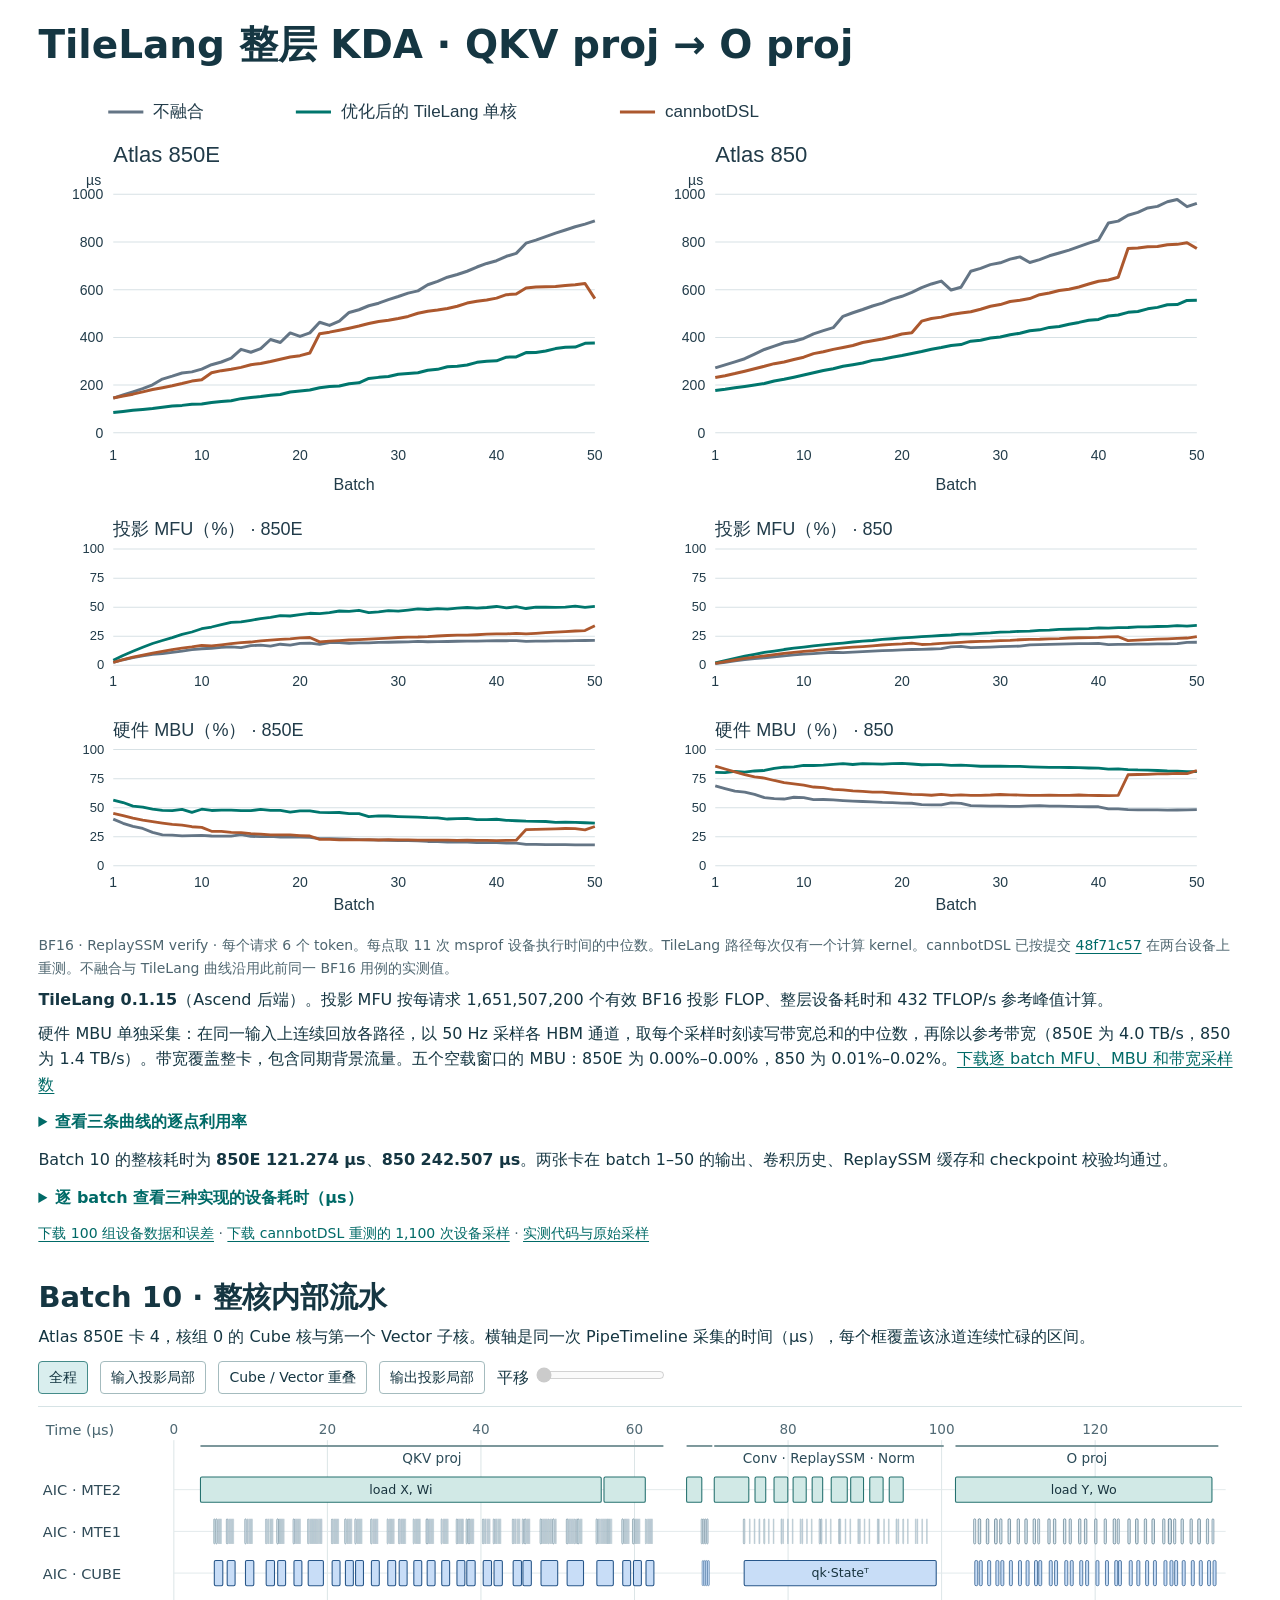
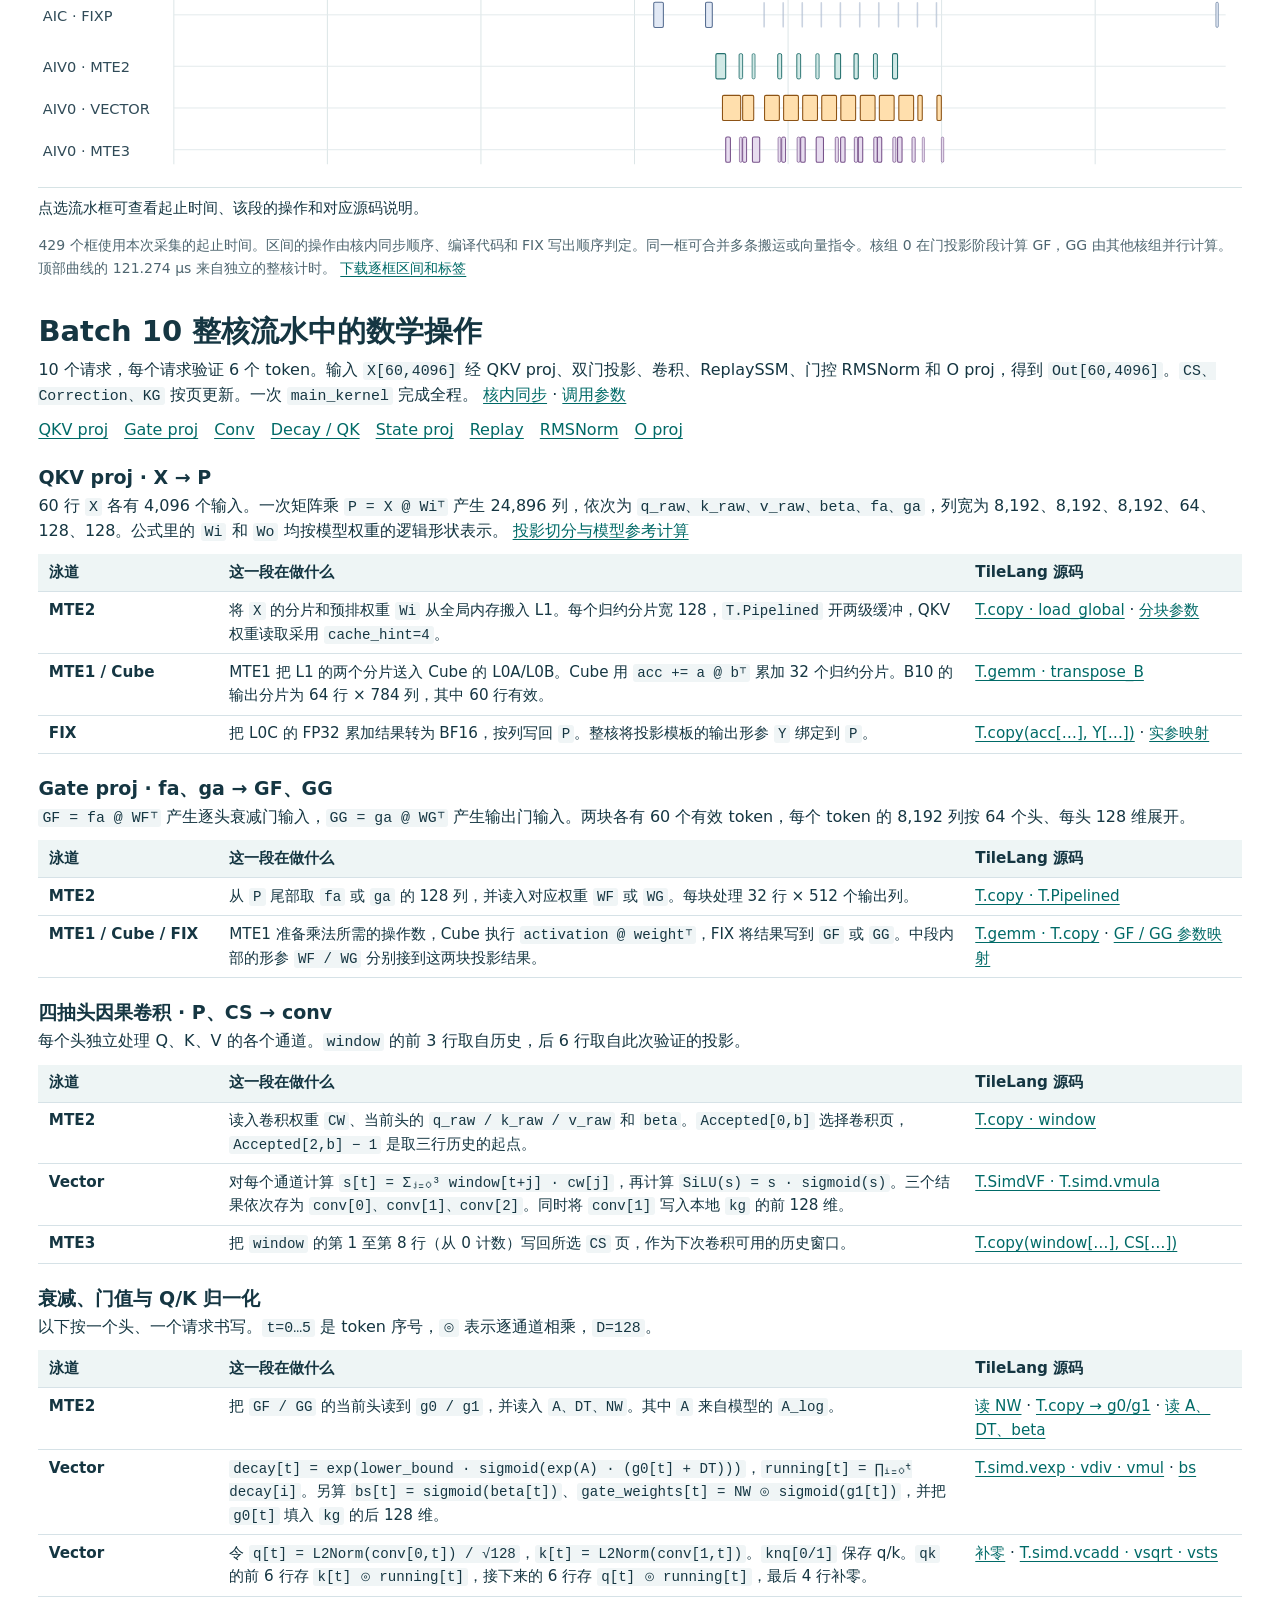
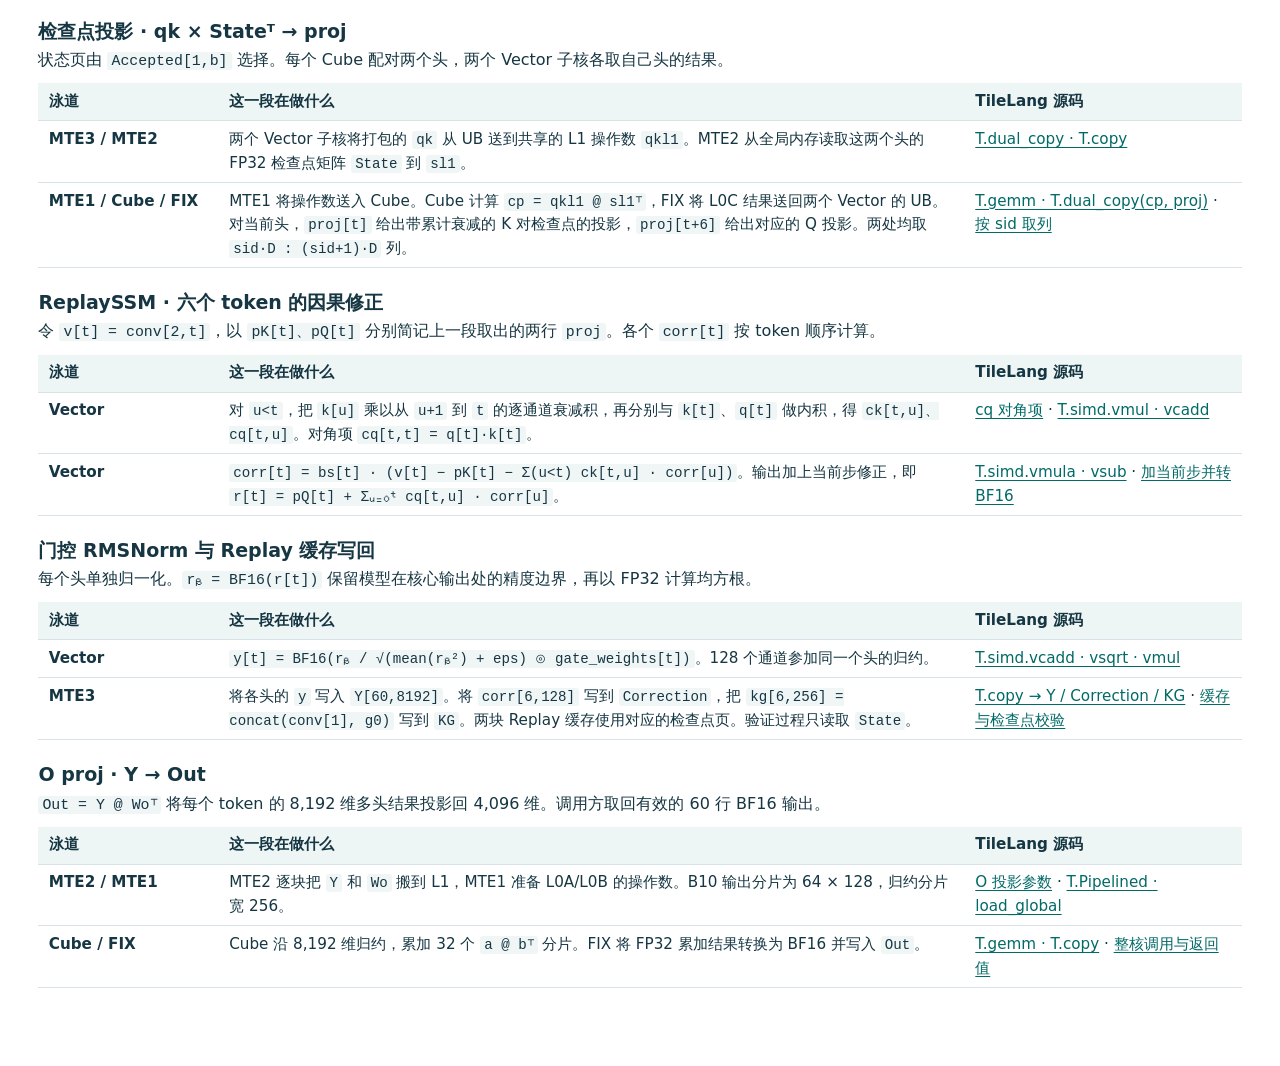
==== commit 7690ca00: "Add measured HBM bandwidth utilization and projection MFU to page six" ====
--- a/assets/glm53-tilelang-kda-timeline.html
+++ b/assets/glm53-tilelang-kda-timeline.html
@@ -24,8 +24,8 @@
 </head><body><main>
 <section aria-labelledby="perf-title" id="optimized-device-curves">
 <h1 id="perf-title">TileLang 整层 KDA · QKV proj → O proj</h1>
-<figure><a href="mtp5-optimized-whole-kda-b1-50-48f71c57.svg?v=17ee9ea2059f"><img class="curve" width="1200" height="430" src="mtp5-optimized-whole-kda-b1-50-48f71c57.svg?v=17ee9ea2059f" alt="Atlas 850E 和 850 的 batch 1–50 设备时延。每张卡展示不融合、TileLang 整层单核和 cannbotDSL 三条曲线。"></a>
-<figcaption>BF16 · ReplaySSM verify · 每个请求 6 个 token。每点取 11 次 msprof 设备执行时间的中位数。TileLang 路径每次仅有一个计算 kernel。cannbotDSL 已按提交 <a href="https://gitcode.com/cann/ops-transformer/commit/48f71c5786049a96493e5825cb8f99ea1233ef01">48f71c57</a> 在两台设备上重测。不融合与 TileLang 曲线沿用此前同一 BF16 用例的实测值。</figcaption></figure>
+<figure><a href="mtp5-optimized-whole-kda-b1-50-48f71c57.svg?v=ea61a3bc8060"><img class="curve" width="1200" height="850" src="mtp5-optimized-whole-kda-b1-50-48f71c57.svg?v=ea61a3bc8060" alt="Atlas 850E 和 850 的 batch 1–50 设备时延、投影 MFU 和硬件 MBU。每张卡展示不融合、TileLang 整层单核和 cannbotDSL 三条曲线。"></a>
+<figcaption>BF16 · ReplaySSM verify · 每个请求 6 个 token。每点取 11 次 msprof 设备执行时间的中位数。TileLang 路径每次仅有一个计算 kernel。cannbotDSL 已按提交 <a href="https://gitcode.com/cann/ops-transformer/commit/48f71c5786049a96493e5825cb8f99ea1233ef01">48f71c57</a> 在两台设备上重测。不融合与 TileLang 曲线沿用此前同一 BF16 用例的实测值。</figcaption></figure><p><b>TileLang 0.1.15</b>（Ascend 后端）。投影 MFU 按每请求 1,651,507,200 个有效 BF16 投影 FLOP、整层设备耗时和 432 TFLOP/s 参考峰值计算。</p><p>硬件 MBU 单独采集：在同一输入上连续回放各路径，以 50 Hz 采样各 HBM 通道，取每个采样时刻读写带宽总和的中位数，再除以参考带宽（850E 为 4.0 TB/s，850 为 1.4 TB/s）。带宽覆盖整卡，包含同期背景流量。五个空载窗口的 MBU：850E 为 0.00%–0.00%，850 为 0.01%–0.02%。<a download href="mtp5-three-path-utilization-b1-50.csv">下载逐 batch MFU、MBU 和带宽采样数</a></p><details><summary>查看三条曲线的逐点利用率</summary><div class="scroll"><table><thead><tr><th>设备</th><th>Batch</th><th>实现</th><th>设备耗时（µs）</th><th>投影 MFU</th><th>硬件 MBU</th></tr></thead><tbody><tr><td>850E</td><td>1</td><td>不融合</td><td>145.572</td><td>2.6%</td><td>40.1%</td></tr><tr><td>850E</td><td>1</td><td>TileLang</td><td>85.193</td><td>4.5%</td><td>56.6%</td></tr><tr><td>850E</td><td>1</td><td>cannbotDSL</td><td>146.250</td><td>2.6%</td><td>45.1%</td></tr><tr><td>850E</td><td>2</td><td>不融合</td><td>158.627</td><td>4.8%</td><td>36.6%</td></tr><tr><td>850E</td><td>2</td><td>TileLang</td><td>89.563</td><td>8.5%</td><td>54.4%</td></tr><tr><td>850E</td><td>2</td><td>cannbotDSL</td><td>154.141</td><td>5.0%</td><td>43.3%</td></tr><tr><td>850E</td><td>3</td><td>不融合</td><td>171.618</td><td>6.7%</td><td>33.9%</td></tr><tr><td>850E</td><td>3</td><td>TileLang</td><td>94.347</td><td>12.2%</td><td>51.4%</td></tr><tr><td>850E</td><td>3</td><td>cannbotDSL</td><td>162.097</td><td>7.1%</td><td>41.0%</td></tr><tr><td>850E</td><td>4</td><td>不融合</td><td>185.086</td><td>8.3%</td><td>32.2%</td></tr><tr><td>850E</td><td>4</td><td>TileLang</td><td>98.035</td><td>15.6%</td><td>50.5%</td></tr><tr><td>850E</td><td>4</td><td>cannbotDSL</td><td>171.642</td><td>8.9%</td><td>39.3%</td></tr><tr><td>850E</td><td>5</td><td>不融合</td><td>201.282</td><td>9.5%</td><td>28.8%</td></tr><tr><td>850E</td><td>5</td><td>TileLang</td><td>101.539</td><td>18.8%</td><td>48.9%</td></tr><tr><td>850E</td><td>5</td><td>cannbotDSL</td><td>181.328</td><td>10.5%</td><td>38.1%</td></tr><tr><td>850E</td><td>6</td><td>不融合</td><td>225.317</td><td>10.2%</td><td>26.6%</td></tr><tr><td>850E</td><td>6</td><td>TileLang</td><td>107.210</td><td>21.4%</td><td>47.7%</td></tr><tr><td>850E</td><td>6</td><td>cannbotDSL</td><td>189.312</td><td>12.1%</td><td>36.7%</td></tr><tr><td>850E</td><td>7</td><td>不融合</td><td>237.556</td><td>11.3%</td><td>26.4%</td></tr><tr><td>850E</td><td>7</td><td>TileLang</td><td>112.483</td><td>23.8%</td><td>47.5%</td></tr><tr><td>850E</td><td>7</td><td>cannbotDSL</td><td>197.221</td><td>13.6%</td><td>35.6%</td></tr><tr><td>850E</td><td>8</td><td>不融合</td><td>250.914</td><td>12.2%</td><td>25.8%</td></tr><tr><td>850E</td><td>8</td><td>TileLang</td><td>115.025</td><td>26.6%</td><td>48.6%</td></tr><tr><td>850E</td><td>8</td><td>cannbotDSL</td><td>206.523</td><td>14.8%</td><td>35.0%</td></tr><tr><td>850E</td><td>9</td><td>不融合</td><td>255.453</td><td>13.5%</td><td>26.0%</td></tr><tr><td>850E</td><td>9</td><td>TileLang</td><td>119.911</td><td>28.7%</td><td>46.0%</td></tr><tr><td>850E</td><td>9</td><td>cannbotDSL</td><td>216.865</td><td>15.9%</td><td>33.6%</td></tr><tr><td>850E</td><td>10</td><td>不融合</td><td>267.074</td><td>14.3%</td><td>26.2%</td></tr><tr><td>850E</td><td>10</td><td>TileLang</td><td>121.274</td><td>31.5%</td><td>48.7%</td></tr><tr><td>850E</td><td>10</td><td>cannbotDSL</td><td>222.235</td><td>17.2%</td><td>33.1%</td></tr><tr><td>850E</td><td>11</td><td>不融合</td><td>285.430</td><td>14.7%</td><td>25.6%</td></tr><tr><td>850E</td><td>11</td><td>TileLang</td><td>127.452</td><td>33.0%</td><td>47.6%</td></tr><tr><td>850E</td><td>11</td><td>cannbotDSL</td><td>251.461</td><td>16.7%</td><td>29.7%</td></tr><tr><td>850E</td><td>12</td><td>不融合</td><td>296.933</td><td>15.4%</td><td>25.6%</td></tr><tr><td>850E</td><td>12</td><td>TileLang</td><td>131.013</td><td>35.0%</td><td>47.9%</td></tr><tr><td>850E</td><td>12</td><td>cannbotDSL</td><td>260.619</td><td>17.6%</td><td>29.6%</td></tr><tr><td>850E</td><td>13</td><td>不融合</td><td>313.148</td><td>15.9%</td><td>25.5%</td></tr><tr><td>850E</td><td>13</td><td>TileLang</td><td>134.140</td><td>37.0%</td><td>47.9%</td></tr><tr><td>850E</td><td>13</td><td>cannbotDSL</td><td>266.242</td><td>18.7%</td><td>28.7%</td></tr><tr><td>850E</td><td>14</td><td>不融合</td><td>349.849</td><td>15.3%</td><td>26.8%</td></tr><tr><td>850E</td><td>14</td><td>TileLang</td><td>143.238</td><td>37.4%</td><td>47.5%</td></tr><tr><td>850E</td><td>14</td><td>cannbotDSL</td><td>274.380</td><td>19.5%</td><td>28.5%</td></tr><tr><td>850E</td><td>15</td><td>不融合</td><td>337.839</td><td>17.0%</td><td>25.4%</td></tr><tr><td>850E</td><td>15</td><td>TileLang</td><td>148.008</td><td>38.7%</td><td>47.4%</td></tr><tr><td>850E</td><td>15</td><td>cannbotDSL</td><td>285.602</td><td>20.1%</td><td>27.7%</td></tr><tr><td>850E</td><td>16</td><td>不融合</td><td>352.804</td><td>17.3%</td><td>25.1%</td></tr><tr><td>850E</td><td>16</td><td>TileLang</td><td>152.031</td><td>40.2%</td><td>48.6%</td></tr><tr><td>850E</td><td>16</td><td>cannbotDSL</td><td>290.712</td><td>21.0%</td><td>27.3%</td></tr><tr><td>850E</td><td>17</td><td>不融合</td><td>391.125</td><td>16.6%</td><td>25.4%</td></tr><tr><td>850E</td><td>17</td><td>TileLang</td><td>157.619</td><td>41.2%</td><td>47.7%</td></tr><tr><td>850E</td><td>17</td><td>cannbotDSL</td><td>298.707</td><td>21.8%</td><td>26.6%</td></tr><tr><td>850E</td><td>18</td><td>不融合</td><td>378.451</td><td>18.2%</td><td>24.8%</td></tr><tr><td>850E</td><td>18</td><td>TileLang</td><td>160.899</td><td>42.8%</td><td>47.6%</td></tr><tr><td>850E</td><td>18</td><td>cannbotDSL</td><td>308.637</td><td>22.3%</td><td>26.6%</td></tr><tr><td>850E</td><td>19</td><td>不融合</td><td>418.674</td><td>17.3%</td><td>24.7%</td></tr><tr><td>850E</td><td>19</td><td>TileLang</td><td>171.097</td><td>42.5%</td><td>46.3%</td></tr><tr><td>850E</td><td>19</td><td>cannbotDSL</td><td>318.175</td><td>22.8%</td><td>26.6%</td></tr><tr><td>850E</td><td>20</td><td>不融合</td><td>403.935</td><td>18.9%</td><td>24.8%</td></tr><tr><td>850E</td><td>20</td><td>TileLang</td><td>175.401</td><td>43.6%</td><td>47.3%</td></tr><tr><td>850E</td><td>20</td><td>cannbotDSL</td><td>323.393</td><td>23.6%</td><td>26.1%</td></tr><tr><td>850E</td><td>21</td><td>不融合</td><td>418.936</td><td>19.2%</td><td>24.4%</td></tr><tr><td>850E</td><td>21</td><td>TileLang</td><td>179.208</td><td>44.8%</td><td>47.3%</td></tr><tr><td>850E</td><td>21</td><td>cannbotDSL</td><td>334.824</td><td>24.0%</td><td>25.7%</td></tr><tr><td>850E</td><td>22</td><td>不融合</td><td>463.704</td><td>18.1%</td><td>23.4%</td></tr><tr><td>850E</td><td>22</td><td>TileLang</td><td>188.812</td><td>44.5%</td><td>46.0%</td></tr><tr><td>850E</td><td>22</td><td>cannbotDSL</td><td>415.673</td><td>20.2%</td><td>22.8%</td></tr><tr><td>850E</td><td>23</td><td>不融合</td><td>450.293</td><td>19.5%</td><td>23.4%</td></tr><tr><td>850E</td><td>23</td><td>TileLang</td><td>193.755</td><td>45.4%</td><td>45.7%</td></tr><tr><td>850E</td><td>23</td><td>cannbotDSL</td><td>421.998</td><td>20.8%</td><td>22.7%</td></tr><tr><td>850E</td><td>24</td><td>不融合</td><td>468.417</td><td>19.6%</td><td>23.1%</td></tr><tr><td>850E</td><td>24</td><td>TileLang</td><td>196.179</td><td>46.8%</td><td>45.9%</td></tr><tr><td>850E</td><td>24</td><td>cannbotDSL</td><td>429.763</td><td>21.3%</td><td>22.4%</td></tr><tr><td>850E</td><td>25</td><td>不融合</td><td>504.588</td><td>18.9%</td><td>22.9%</td></tr><tr><td>850E</td><td>25</td><td>TileLang</td><td>206.030</td><td>46.4%</td><td>44.9%</td></tr><tr><td>850E</td><td>25</td><td>cannbotDSL</td><td>438.267</td><td>21.8%</td><td>22.6%</td></tr><tr><td>850E</td><td>26</td><td>不融合</td><td>515.926</td><td>19.3%</td><td>22.6%</td></tr><tr><td>850E</td><td>26</td><td>TileLang</td><td>209.753</td><td>47.4%</td><td>44.9%</td></tr><tr><td>850E</td><td>26</td><td>cannbotDSL</td><td>447.657</td><td>22.2%</td><td>22.3%</td></tr><tr><td>850E</td><td>27</td><td>不融合</td><td>532.619</td><td>19.4%</td><td>22.4%</td></tr><tr><td>850E</td><td>27</td><td>TileLang</td><td>227.757</td><td>45.3%</td><td>42.4%</td></tr><tr><td>850E</td><td>27</td><td>cannbotDSL</td><td>458.058</td><td>22.5%</td><td>22.5%</td></tr><tr><td>850E</td><td>28</td><td>不融合</td><td>543.329</td><td>19.7%</td><td>22.2%</td></tr><tr><td>850E</td><td>28</td><td>TileLang</td><td>232.421</td><td>46.1%</td><td>43.0%</td></tr><tr><td>850E</td><td>28</td><td>cannbotDSL</td><td>466.638</td><td>22.9%</td><td>22.2%</td></tr><tr><td>850E</td><td>29</td><td>不融合</td><td>558.287</td><td>19.9%</td><td>22.0%</td></tr><tr><td>850E</td><td>29</td><td>TileLang</td><td>235.756</td><td>47.0%</td><td>42.9%</td></tr><tr><td>850E</td><td>29</td><td>cannbotDSL</td><td>471.605</td><td>23.5%</td><td>22.5%</td></tr><tr><td>850E</td><td>30</td><td>不融合</td><td>571.248</td><td>20.1%</td><td>21.7%</td></tr><tr><td>850E</td><td>30</td><td>TileLang</td><td>245.822</td><td>46.7%</td><td>42.4%</td></tr><tr><td>850E</td><td>30</td><td>cannbotDSL</td><td>478.896</td><td>23.9%</td><td>22.3%</td></tr><tr><td>850E</td><td>31</td><td>不融合</td><td>585.469</td><td>20.2%</td><td>21.7%</td></tr><tr><td>850E</td><td>31</td><td>TileLang</td><td>249.081</td><td>47.6%</td><td>42.0%</td></tr><tr><td>850E</td><td>31</td><td>cannbotDSL</td><td>487.984</td><td>24.3%</td><td>22.3%</td></tr><tr><td>850E</td><td>32</td><td>不融合</td><td>594.991</td><td>20.6%</td><td>21.4%</td></tr><tr><td>850E</td><td>32</td><td>TileLang</td><td>252.130</td><td>48.5%</td><td>41.9%</td></tr><tr><td>850E</td><td>32</td><td>cannbotDSL</td><td>501.192</td><td>24.4%</td><td>22.1%</td></tr><tr><td>850E</td><td>33</td><td>不融合</td><td>620.544</td><td>20.3%</td><td>21.0%</td></tr><tr><td>850E</td><td>33</td><td>TileLang</td><td>262.472</td><td>48.1%</td><td>41.4%</td></tr><tr><td>850E</td><td>33</td><td>cannbotDSL</td><td>510.010</td><td>24.7%</td><td>22.2%</td></tr><tr><td>850E</td><td>34</td><td>不融合</td><td>634.853</td><td>20.5%</td><td>20.9%</td></tr><tr><td>850E</td><td>34</td><td>TileLang</td><td>266.102</td><td>48.8%</td><td>41.3%</td></tr><tr><td>850E</td><td>34</td><td>cannbotDSL</td><td>514.522</td><td>25.3%</td><td>22.2%</td></tr><tr><td>850E</td><td>35</td><td>不融合</td><td>652.196</td><td>20.5%</td><td>20.5%</td></tr><tr><td>850E</td><td>35</td><td>TileLang</td><td>277.062</td><td>48.3%</td><td>40.3%</td></tr><tr><td>850E</td><td>35</td><td>cannbotDSL</td><td>521.035</td><td>25.7%</td><td>22.1%</td></tr><tr><td>850E</td><td>36</td><td>不融合</td><td>663.647</td><td>20.7%</td><td>20.4%</td></tr><tr><td>850E</td><td>36</td><td>TileLang</td><td>279.518</td><td>49.2%</td><td>40.6%</td></tr><tr><td>850E</td><td>36</td><td>cannbotDSL</td><td>530.628</td><td>25.9%</td><td>21.9%</td></tr><tr><td>850E</td><td>37</td><td>不融合</td><td>677.280</td><td>20.9%</td><td>20.4%</td></tr><tr><td>850E</td><td>37</td><td>TileLang</td><td>284.181</td><td>49.8%</td><td>40.9%</td></tr><tr><td>850E</td><td>37</td><td>cannbotDSL</td><td>543.780</td><td>26.0%</td><td>22.1%</td></tr><tr><td>850E</td><td>38</td><td>不融合</td><td>694.940</td><td>20.9%</td><td>20.0%</td></tr><tr><td>850E</td><td>38</td><td>TileLang</td><td>295.334</td><td>49.2%</td><td>39.7%</td></tr><tr><td>850E</td><td>38</td><td>cannbotDSL</td><td>551.362</td><td>26.3%</td><td>21.9%</td></tr><tr><td>850E</td><td>39</td><td>不融合</td><td>710.027</td><td>21.0%</td><td>19.9%</td></tr><tr><td>850E</td><td>39</td><td>TileLang</td><td>299.570</td><td>49.8%</td><td>39.8%</td></tr><tr><td>850E</td><td>39</td><td>cannbotDSL</td><td>556.535</td><td>26.8%</td><td>21.9%</td></tr><tr><td>850E</td><td>40</td><td>不融合</td><td>721.434</td><td>21.2%</td><td>19.9%</td></tr><tr><td>850E</td><td>40</td><td>TileLang</td><td>301.926</td><td>50.6%</td><td>40.1%</td></tr><tr><td>850E</td><td>40</td><td>cannbotDSL</td><td>564.672</td><td>27.1%</td><td>21.7%</td></tr><tr><td>850E</td><td>41</td><td>不融合</td><td>739.966</td><td>21.2%</td><td>19.6%</td></tr><tr><td>850E</td><td>41</td><td>TileLang</td><td>317.284</td><td>49.4%</td><td>39.2%</td></tr><tr><td>850E</td><td>41</td><td>cannbotDSL</td><td>579.006</td><td>27.1%</td><td>21.8%</td></tr><tr><td>850E</td><td>42</td><td>不融合</td><td>752.313</td><td>21.3%</td><td>19.5%</td></tr><tr><td>850E</td><td>42</td><td>TileLang</td><td>318.339</td><td>50.4%</td><td>38.8%</td></tr><tr><td>850E</td><td>42</td><td>cannbotDSL</td><td>581.859</td><td>27.6%</td><td>22.0%</td></tr><tr><td>850E</td><td>43</td><td>不融合</td><td>794.901</td><td>20.7%</td><td>18.5%</td></tr><tr><td>850E</td><td>43</td><td>TileLang</td><td>336.189</td><td>48.9%</td><td>38.4%</td></tr><tr><td>850E</td><td>43</td><td>cannbotDSL</td><td>606.759</td><td>27.1%</td><td>31.2%</td></tr><tr><td>850E</td><td>44</td><td>不融合</td><td>807.826</td><td>20.8%</td><td>18.4%</td></tr><tr><td>850E</td><td>44</td><td>TileLang</td><td>336.424</td><td>50.0%</td><td>38.3%</td></tr><tr><td>850E</td><td>44</td><td>cannbotDSL</td><td>611.041</td><td>27.5%</td><td>31.3%</td></tr><tr><td>850E</td><td>45</td><td>不融合</td><td>822.521</td><td>20.9%</td><td>18.3%</td></tr><tr><td>850E</td><td>45</td><td>TileLang</td><td>343.213</td><td>50.1%</td><td>38.1%</td></tr><tr><td>850E</td><td>45</td><td>cannbotDSL</td><td>612.755</td><td>28.1%</td><td>31.6%</td></tr><tr><td>850E</td><td>46</td><td>不融合</td><td>837.138</td><td>21.0%</td><td>18.2%</td></tr><tr><td>850E</td><td>46</td><td>TileLang</td><td>353.079</td><td>49.8%</td><td>37.4%</td></tr><tr><td>850E</td><td>46</td><td>cannbotDSL</td><td>613.403</td><td>28.7%</td><td>31.8%</td></tr><tr><td>850E</td><td>47</td><td>不融合</td><td>850.175</td><td>21.1%</td><td>18.2%</td></tr><tr><td>850E</td><td>47</td><td>TileLang</td><td>358.522</td><td>50.1%</td><td>37.5%</td></tr><tr><td>850E</td><td>47</td><td>cannbotDSL</td><td>617.593</td><td>29.1%</td><td>32.1%</td></tr><tr><td>850E</td><td>48</td><td>不融合</td><td>863.705</td><td>21.2%</td><td>18.1%</td></tr><tr><td>850E</td><td>48</td><td>TileLang</td><td>359.634</td><td>51.0%</td><td>37.4%</td></tr><tr><td>850E</td><td>48</td><td>cannbotDSL</td><td>621.132</td><td>29.5%</td><td>32.0%</td></tr><tr><td>850E</td><td>49</td><td>不融合</td><td>874.999</td><td>21.4%</td><td>18.0%</td></tr><tr><td>850E</td><td>49</td><td>TileLang</td><td>375.184</td><td>49.9%</td><td>37.0%</td></tr><tr><td>850E</td><td>49</td><td>cannbotDSL</td><td>625.703</td><td>29.9%</td><td>31.0%</td></tr><tr><td>850E</td><td>50</td><td>不融合</td><td>888.222</td><td>21.5%</td><td>18.0%</td></tr><tr><td>850E</td><td>50</td><td>TileLang</td><td>376.788</td><td>50.7%</td><td>36.7%</td></tr><tr><td>850E</td><td>50</td><td>cannbotDSL</td><td>562.251</td><td>34.0%</td><td>33.8%</td></tr><tr><td>850</td><td>1</td><td>不融合</td><td>272.180</td><td>1.4%</td><td>68.7%</td></tr><tr><td>850</td><td>1</td><td>TileLang</td><td>177.839</td><td>2.1%</td><td>80.4%</td></tr><tr><td>850</td><td>1</td><td>cannbotDSL</td><td>231.876</td><td>1.6%</td><td>85.8%</td></tr><tr><td>850</td><td>2</td><td>不融合</td><td>284.657</td><td>2.7%</td><td>66.4%</td></tr><tr><td>850</td><td>2</td><td>TileLang</td><td>182.965</td><td>4.2%</td><td>80.2%</td></tr><tr><td>850</td><td>2</td><td>cannbotDSL</td><td>239.311</td><td>3.2%</td><td>83.3%</td></tr><tr><td>850</td><td>3</td><td>不融合</td><td>297.611</td><td>3.9%</td><td>64.2%</td></tr><tr><td>850</td><td>3</td><td>TileLang</td><td>189.048</td><td>6.1%</td><td>81.2%</td></tr><tr><td>850</td><td>3</td><td>cannbotDSL</td><td>248.308</td><td>4.6%</td><td>80.8%</td></tr><tr><td>850</td><td>4</td><td>不融合</td><td>310.675</td><td>4.9%</td><td>63.3%</td></tr><tr><td>850</td><td>4</td><td>TileLang</td><td>194.632</td><td>7.9%</td><td>80.6%</td></tr><tr><td>850</td><td>4</td><td>cannbotDSL</td><td>258.325</td><td>5.9%</td><td>78.4%</td></tr><tr><td>850</td><td>5</td><td>不融合</td><td>329.493</td><td>5.8%</td><td>61.5%</td></tr><tr><td>850</td><td>5</td><td>TileLang</td><td>200.740</td><td>9.5%</td><td>81.6%</td></tr><tr><td>850</td><td>5</td><td>cannbotDSL</td><td>268.846</td><td>7.1%</td><td>76.5%</td></tr><tr><td>850</td><td>6</td><td>不融合</td><td>349.354</td><td>6.6%</td><td>58.7%</td></tr><tr><td>850</td><td>6</td><td>TileLang</td><td>206.603</td><td>11.1%</td><td>82.0%</td></tr><tr><td>850</td><td>6</td><td>cannbotDSL</td><td>278.846</td><td>8.2%</td><td>75.5%</td></tr><tr><td>850</td><td>7</td><td>不融合</td><td>363.602</td><td>7.4%</td><td>57.8%</td></tr><tr><td>850</td><td>7</td><td>TileLang</td><td>217.460</td><td>12.3%</td><td>83.7%</td></tr><tr><td>850</td><td>7</td><td>cannbotDSL</td><td>289.863</td><td>9.2%</td><td>73.4%</td></tr><tr><td>850</td><td>8</td><td>不融合</td><td>377.738</td><td>8.1%</td><td>57.5%</td></tr><tr><td>850</td><td>8</td><td>TileLang</td><td>224.308</td><td>13.6%</td><td>84.8%</td></tr><tr><td>850</td><td>8</td><td>cannbotDSL</td><td>296.863</td><td>10.3%</td><td>71.6%</td></tr><tr><td>850</td><td>9</td><td>不融合</td><td>383.746</td><td>9.0%</td><td>59.0%</td></tr><tr><td>850</td><td>9</td><td>TileLang</td><td>233.299</td><td>14.7%</td><td>85.1%</td></tr><tr><td>850</td><td>9</td><td>cannbotDSL</td><td>307.519</td><td>11.2%</td><td>70.5%</td></tr><tr><td>850</td><td>10</td><td>不融合</td><td>395.459</td><td>9.7%</td><td>58.7%</td></tr><tr><td>850</td><td>10</td><td>TileLang</td><td>242.507</td><td>15.8%</td><td>86.4%</td></tr><tr><td>850</td><td>10</td><td>cannbotDSL</td><td>317.153</td><td>12.1%</td><td>69.4%</td></tr><tr><td>850</td><td>11</td><td>不融合</td><td>414.870</td><td>10.1%</td><td>57.0%</td></tr><tr><td>850</td><td>11</td><td>TileLang</td><td>251.728</td><td>16.7%</td><td>86.3%</td></tr><tr><td>850</td><td>11</td><td>cannbotDSL</td><td>331.996</td><td>12.7%</td><td>67.8%</td></tr><tr><td>850</td><td>12</td><td>不融合</td><td>428.193</td><td>10.7%</td><td>57.1%</td></tr><tr><td>850</td><td>12</td><td>TileLang</td><td>261.238</td><td>17.6%</td><td>86.6%</td></tr><tr><td>850</td><td>12</td><td>cannbotDSL</td><td>339.523</td><td>13.5%</td><td>67.3%</td></tr><tr><td>850</td><td>13</td><td>不融合</td><td>440.748</td><td>11.3%</td><td>56.7%</td></tr><tr><td>850</td><td>13</td><td>TileLang</td><td>268.915</td><td>18.5%</td><td>87.2%</td></tr><tr><td>850</td><td>13</td><td>cannbotDSL</td><td>349.798</td><td>14.2%</td><td>65.8%</td></tr><tr><td>850</td><td>14</td><td>不融合</td><td>488.217</td><td>11.0%</td><td>56.1%</td></tr><tr><td>850</td><td>14</td><td>TileLang</td><td>278.769</td><td>19.2%</td><td>88.0%</td></tr><tr><td>850</td><td>14</td><td>cannbotDSL</td><td>357.623</td><td>15.0%</td><td>65.4%</td></tr><tr><td>850</td><td>15</td><td>不融合</td><td>503.222</td><td>11.4%</td><td>55.6%</td></tr><tr><td>850</td><td>15</td><td>TileLang</td><td>285.458</td><td>20.1%</td><td>87.2%</td></tr><tr><td>850</td><td>15</td><td>cannbotDSL</td><td>366.286</td><td>15.7%</td><td>64.5%</td></tr><tr><td>850</td><td>16</td><td>不融合</td><td>516.941</td><td>11.8%</td><td>55.3%</td></tr><tr><td>850</td><td>16</td><td>TileLang</td><td>292.730</td><td>20.9%</td><td>88.0%</td></tr><tr><td>850</td><td>16</td><td>cannbotDSL</td><td>378.777</td><td>16.1%</td><td>64.1%</td></tr><tr><td>850</td><td>17</td><td>不融合</td><td>531.627</td><td>12.2%</td><td>54.9%</td></tr><tr><td>850</td><td>17</td><td>TileLang</td><td>303.694</td><td>21.4%</td><td>87.8%</td></tr><tr><td>850</td><td>17</td><td>cannbotDSL</td><td>386.308</td><td>16.8%</td><td>63.4%</td></tr><tr><td>850</td><td>18</td><td>不融合</td><td>543.818</td><td>12.7%</td><td>54.5%</td></tr><tr><td>850</td><td>18</td><td>TileLang</td><td>308.270</td><td>22.3%</td><td>87.4%</td></tr><tr><td>850</td><td>18</td><td>cannbotDSL</td><td>392.957</td><td>17.5%</td><td>63.4%</td></tr><tr><td>850</td><td>19</td><td>不融合</td><td>560.409</td><td>13.0%</td><td>54.3%</td></tr><tr><td>850</td><td>19</td><td>TileLang</td><td>317.094</td><td>22.9%</td><td>87.9%</td></tr><tr><td>850</td><td>19</td><td>cannbotDSL</td><td>402.563</td><td>18.0%</td><td>62.6%</td></tr><tr><td>850</td><td>20</td><td>不融合</td><td>572.207</td><td>13.4%</td><td>54.0%</td></tr><tr><td>850</td><td>20</td><td>TileLang</td><td>324.162</td><td>23.6%</td><td>88.2%</td></tr><tr><td>850</td><td>20</td><td>cannbotDSL</td><td>414.023</td><td>18.5%</td><td>62.1%</td></tr><tr><td>850</td><td>21</td><td>不融合</td><td>588.657</td><td>13.6%</td><td>53.8%</td></tr><tr><td>850</td><td>21</td><td>TileLang</td><td>332.682</td><td>24.1%</td><td>87.6%</td></tr><tr><td>850</td><td>21</td><td>cannbotDSL</td><td>419.707</td><td>19.1%</td><td>61.5%</td></tr><tr><td>850</td><td>22</td><td>不融合</td><td>608.448</td><td>13.8%</td><td>52.7%</td></tr><tr><td>850</td><td>22</td><td>TileLang</td><td>340.677</td><td>24.7%</td><td>87.0%</td></tr><tr><td>850</td><td>22</td><td>cannbotDSL</td><td>468.112</td><td>18.0%</td><td>61.2%</td></tr><tr><td>850</td><td>23</td><td>不融合</td><td>624.131</td><td>14.1%</td><td>52.5%</td></tr><tr><td>850</td><td>23</td><td>TileLang</td><td>350.132</td><td>25.1%</td><td>87.0%</td></tr><tr><td>850</td><td>23</td><td>cannbotDSL</td><td>479.246</td><td>18.3%</td><td>60.7%</td></tr><tr><td>850</td><td>24</td><td>不融合</td><td>635.896</td><td>14.4%</td><td>52.4%</td></tr><tr><td>850</td><td>24</td><td>TileLang</td><td>357.282</td><td>25.7%</td><td>87.0%</td></tr><tr><td>850</td><td>24</td><td>cannbotDSL</td><td>485.011</td><td>18.9%</td><td>61.4%</td></tr><tr><td>850</td><td>25</td><td>不融合</td><td>598.587</td><td>16.0%</td><td>54.1%</td></tr><tr><td>850</td><td>25</td><td>TileLang</td><td>365.927</td><td>26.1%</td><td>86.5%</td></tr><tr><td>850</td><td>25</td><td>cannbotDSL</td><td>496.144</td><td>19.3%</td><td>60.6%</td></tr><tr><td>850</td><td>26</td><td>不融合</td><td>610.206</td><td>16.3%</td><td>53.8%</td></tr><tr><td>850</td><td>26</td><td>TileLang</td><td>369.976</td><td>26.9%</td><td>86.7%</td></tr><tr><td>850</td><td>26</td><td>cannbotDSL</td><td>502.434</td><td>19.8%</td><td>61.1%</td></tr><tr><td>850</td><td>27</td><td>不融合</td><td>677.487</td><td>15.2%</td><td>51.7%</td></tr><tr><td>850</td><td>27</td><td>TileLang</td><td>384.183</td><td>26.9%</td><td>86.2%</td></tr><tr><td>850</td><td>27</td><td>cannbotDSL</td><td>507.457</td><td>20.3%</td><td>60.5%</td></tr><tr><td>850</td><td>28</td><td>不融合</td><td>689.372</td><td>15.5%</td><td>51.6%</td></tr><tr><td>850</td><td>28</td><td>TileLang</td><td>388.381</td><td>27.6%</td><td>85.6%</td></tr><tr><td>850</td><td>28</td><td>cannbotDSL</td><td>518.077</td><td>20.7%</td><td>60.7%</td></tr><tr><td>850</td><td>29</td><td>不融合</td><td>705.021</td><td>15.7%</td><td>51.4%</td></tr><tr><td>850</td><td>29</td><td>TileLang</td><td>397.607</td><td>27.9%</td><td>85.8%</td></tr><tr><td>850</td><td>29</td><td>cannbotDSL</td><td>530.522</td><td>20.9%</td><td>60.9%</td></tr><tr><td>850</td><td>30</td><td>不融合</td><td>712.692</td><td>16.1%</td><td>51.3%</td></tr><tr><td>850</td><td>30</td><td>TileLang</td><td>402.045</td><td>28.5%</td><td>85.7%</td></tr><tr><td>850</td><td>30</td><td>cannbotDSL</td><td>537.592</td><td>21.3%</td><td>61.3%</td></tr><tr><td>850</td><td>31</td><td>不融合</td><td>728.070</td><td>16.3%</td><td>51.1%</td></tr><tr><td>850</td><td>31</td><td>TileLang</td><td>411.122</td><td>28.8%</td><td>85.5%</td></tr><tr><td>850</td><td>31</td><td>cannbotDSL</td><td>550.389</td><td>21.5%</td><td>61.1%</td></tr><tr><td>850</td><td>32</td><td>不融合</td><td>737.424</td><td>16.6%</td><td>51.1%</td></tr><tr><td>850</td><td>32</td><td>TileLang</td><td>417.290</td><td>29.3%</td><td>85.5%</td></tr><tr><td>850</td><td>32</td><td>cannbotDSL</td><td>555.552</td><td>22.0%</td><td>60.9%</td></tr><tr><td>850</td><td>33</td><td>不融合</td><td>714.026</td><td>17.7%</td><td>51.6%</td></tr><tr><td>850</td><td>33</td><td>TileLang</td><td>427.684</td><td>29.5%</td><td>85.2%</td></tr><tr><td>850</td><td>33</td><td>cannbotDSL</td><td>562.743</td><td>22.4%</td><td>60.7%</td></tr><tr><td>850</td><td>34</td><td>不融合</td><td>726.180</td><td>17.9%</td><td>51.8%</td></tr><tr><td>850</td><td>34</td><td>TileLang</td><td>431.595</td><td>30.1%</td><td>85.0%</td></tr><tr><td>850</td><td>34</td><td>cannbotDSL</td><td>579.039</td><td>22.4%</td><td>60.7%</td></tr><tr><td>850</td><td>35</td><td>不融合</td><td>742.163</td><td>18.0%</td><td>51.4%</td></tr><tr><td>850</td><td>35</td><td>TileLang</td><td>441.936</td><td>30.3%</td><td>84.7%</td></tr><tr><td>850</td><td>35</td><td>cannbotDSL</td><td>586.067</td><td>22.8%</td><td>60.8%</td></tr><tr><td>850</td><td>36</td><td>不融合</td><td>753.602</td><td>18.3%</td><td>51.3%</td></tr><tr><td>850</td><td>36</td><td>TileLang</td><td>445.624</td><td>30.9%</td><td>84.6%</td></tr><tr><td>850</td><td>36</td><td>cannbotDSL</td><td>596.474</td><td>23.1%</td><td>60.6%</td></tr><tr><td>850</td><td>37</td><td>不融合</td><td>765.913</td><td>18.5%</td><td>51.1%</td></tr><tr><td>850</td><td>37</td><td>TileLang</td><td>455.328</td><td>31.1%</td><td>84.6%</td></tr><tr><td>850</td><td>37</td><td>cannbotDSL</td><td>601.489</td><td>23.5%</td><td>60.6%</td></tr><tr><td>850</td><td>38</td><td>不融合</td><td>780.270</td><td>18.6%</td><td>51.0%</td></tr><tr><td>850</td><td>38</td><td>TileLang</td><td>462.852</td><td>31.4%</td><td>84.4%</td></tr><tr><td>850</td><td>38</td><td>cannbotDSL</td><td>611.375</td><td>23.8%</td><td>60.9%</td></tr><tr><td>850</td><td>39</td><td>不融合</td><td>794.983</td><td>18.8%</td><td>50.8%</td></tr><tr><td>850</td><td>39</td><td>TileLang</td><td>471.700</td><td>31.6%</td><td>84.2%</td></tr><tr><td>850</td><td>39</td><td>cannbotDSL</td><td>623.602</td><td>23.9%</td><td>60.6%</td></tr><tr><td>850</td><td>40</td><td>不融合</td><td>808.156</td><td>18.9%</td><td>50.8%</td></tr><tr><td>850</td><td>40</td><td>TileLang</td><td>475.282</td><td>32.2%</td><td>84.1%</td></tr><tr><td>850</td><td>40</td><td>cannbotDSL</td><td>635.600</td><td>24.1%</td><td>60.5%</td></tr><tr><td>850</td><td>41</td><td>不融合</td><td>879.366</td><td>17.8%</td><td>49.0%</td></tr><tr><td>850</td><td>41</td><td>TileLang</td><td>489.681</td><td>32.0%</td><td>83.3%</td></tr><tr><td>850</td><td>41</td><td>cannbotDSL</td><td>640.940</td><td>24.5%</td><td>60.4%</td></tr><tr><td>850</td><td>42</td><td>不融合</td><td>887.314</td><td>18.1%</td><td>49.0%</td></tr><tr><td>850</td><td>42</td><td>TileLang</td><td>494.040</td><td>32.5%</td><td>83.3%</td></tr><tr><td>850</td><td>42</td><td>cannbotDSL</td><td>651.883</td><td>24.6%</td><td>60.6%</td></tr><tr><td>850</td><td>43</td><td>不融合</td><td>912.215</td><td>18.0%</td><td>48.3%</td></tr><tr><td>850</td><td>43</td><td>TileLang</td><td>504.957</td><td>32.6%</td><td>82.8%</td></tr><tr><td>850</td><td>43</td><td>cannbotDSL</td><td>772.331</td><td>21.3%</td><td>78.3%</td></tr><tr><td>850</td><td>44</td><td>不融合</td><td>923.961</td><td>18.2%</td><td>48.1%</td></tr><tr><td>850</td><td>44</td><td>TileLang</td><td>508.817</td><td>33.1%</td><td>82.5%</td></tr><tr><td>850</td><td>44</td><td>cannbotDSL</td><td>774.404</td><td>21.7%</td><td>78.6%</td></tr><tr><td>850</td><td>45</td><td>不融合</td><td>942.562</td><td>18.3%</td><td>48.1%</td></tr><tr><td>850</td><td>45</td><td>TileLang</td><td>519.739</td><td>33.1%</td><td>82.4%</td></tr><tr><td>850</td><td>45</td><td>cannbotDSL</td><td>779.512</td><td>22.1%</td><td>78.7%</td></tr><tr><td>850</td><td>46</td><td>不融合</td><td>949.206</td><td>18.5%</td><td>48.2%</td></tr><tr><td>850</td><td>46</td><td>TileLang</td><td>525.886</td><td>33.4%</td><td>82.0%</td></tr><tr><td>850</td><td>46</td><td>cannbotDSL</td><td>780.893</td><td>22.5%</td><td>79.0%</td></tr><tr><td>850</td><td>47</td><td>不融合</td><td>968.600</td><td>18.6%</td><td>48.0%</td></tr><tr><td>850</td><td>47</td><td>TileLang</td><td>536.872</td><td>33.5%</td><td>81.6%</td></tr><tr><td>850</td><td>47</td><td>cannbotDSL</td><td>788.712</td><td>22.8%</td><td>79.1%</td></tr><tr><td>850</td><td>48</td><td>不融合</td><td>978.027</td><td>18.8%</td><td>48.0%</td></tr><tr><td>850</td><td>48</td><td>TileLang</td><td>537.652</td><td>34.1%</td><td>81.5%</td></tr><tr><td>850</td><td>48</td><td>cannbotDSL</td><td>789.964</td><td>23.2%</td><td>79.4%</td></tr><tr><td>850</td><td>49</td><td>不融合</td><td>948.098</td><td>19.8%</td><td>48.2%</td></tr><tr><td>850</td><td>49</td><td>TileLang</td><td>555.052</td><td>33.7%</td><td>81.0%</td></tr><tr><td>850</td><td>49</td><td>cannbotDSL</td><td>796.473</td><td>23.5%</td><td>79.4%</td></tr><tr><td>850</td><td>50</td><td>不融合</td><td>961.953</td><td>19.9%</td><td>48.3%</td></tr><tr><td>850</td><td>50</td><td>TileLang</td><td>555.678</td><td>34.4%</td><td>81.0%</td></tr><tr><td>850</td><td>50</td><td>cannbotDSL</td><td>772.583</td><td>24.7%</td><td>81.9%</td></tr></tbody></table></div></details>
 <p>Batch 10 的整核耗时为 <strong>850E 121.274 µs</strong>、<strong>850 242.507 µs</strong>。两张卡在 batch 1–50 的输出、卷积历史、ReplaySSM 缓存和 checkpoint 校验均通过。</p>
 <details><summary>逐 batch 查看三种实现的设备耗时（µs）</summary><div class="scroll"><table class="numbers"><thead><tr><th rowspan="2">Batch</th><th colspan="3">Atlas 850E</th><th colspan="3">Atlas 850</th></tr><tr><th>不融合</th><th>TileLang 单核</th><th>cannbotDSL</th><th>不融合</th><th>TileLang 单核</th><th>cannbotDSL</th></tr></thead><tbody><tr><th scope='row'>1</th><td>145.572</td><td>85.193</td><td>146.250</td><td>272.180</td><td>177.839</td><td>231.876</td></tr><tr><th scope='row'>2</th><td>158.627</td><td>89.563</td><td>154.141</td><td>284.657</td><td>182.965</td><td>239.311</td></tr><tr><th scope='row'>3</th><td>171.618</td><td>94.347</td><td>162.097</td><td>297.611</td><td>189.048</td><td>248.308</td></tr><tr><th scope='row'>4</th><td>185.086</td><td>98.035</td><td>171.642</td><td>310.675</td><td>194.632</td><td>258.325</td></tr><tr><th scope='row'>5</th><td>201.282</td><td>101.539</td><td>181.328</td><td>329.493</td><td>200.740</td><td>268.846</td></tr><tr><th scope='row'>6</th><td>225.317</td><td>107.210</td><td>189.312</td><td>349.354</td><td>206.603</td><td>278.846</td></tr><tr><th scope='row'>7</th><td>237.556</td><td>112.483</td><td>197.221</td><td>363.602</td><td>217.460</td><td>289.863</td></tr><tr><th scope='row'>8</th><td>250.914</td><td>115.025</td><td>206.523</td><td>377.738</td><td>224.308</td><td>296.863</td></tr><tr><th scope='row'>9</th><td>255.453</td><td>119.911</td><td>216.865</td><td>383.746</td><td>233.299</td><td>307.519</td></tr><tr><th scope='row'>10</th><td>267.074</td><td>121.274</td><td>222.235</td><td>395.459</td><td>242.507</td><td>317.153</td></tr><tr><th scope='row'>11</th><td>285.430</td><td>127.452</td><td>251.461</td><td>414.870</td><td>251.728</td><td>331.996</td></tr><tr><th scope='row'>12</th><td>296.933</td><td>131.013</td><td>260.619</td><td>428.193</td><td>261.238</td><td>339.523</td></tr><tr><th scope='row'>13</th><td>313.148</td><td>134.140</td><td>266.242</td><td>440.748</td><td>268.915</td><td>349.798</td></tr><tr><th scope='row'>14</th><td>349.849</td><td>143.238</td><td>274.380</td><td>488.217</td><td>278.769</td><td>357.623</td></tr><tr><th scope='row'>15</th><td>337.839</td><td>148.008</td><td>285.602</td><td>503.222</td><td>285.458</td><td>366.286</td></tr><tr><th scope='row'>16</th><td>352.804</td><td>152.031</td><td>290.712</td><td>516.941</td><td>292.730</td><td>378.777</td></tr><tr><th scope='row'>17</th><td>391.125</td><td>157.619</td><td>298.707</td><td>531.627</td><td>303.694</td><td>386.308</td></tr><tr><th scope='row'>18</th><td>378.451</td><td>160.899</td><td>308.637</td><td>543.818</td><td>308.270</td><td>392.957</td></tr><tr><th scope='row'>19</th><td>418.674</td><td>171.097</td><td>318.175</td><td>560.409</td><td>317.094</td><td>402.563</td></tr><tr><th scope='row'>20</th><td>403.935</td><td>175.401</td><td>323.393</td><td>572.207</td><td>324.162</td><td>414.023</td></tr><tr><th scope='row'>21</th><td>418.936</td><td>179.208</td><td>334.824</td><td>588.657</td><td>332.682</td><td>419.707</td></tr><tr><th scope='row'>22</th><td>463.704</td><td>188.812</td><td>415.673</td><td>608.448</td><td>340.677</td><td>468.112</td></tr><tr><th scope='row'>23</th><td>450.293</td><td>193.755</td><td>421.998</td><td>624.131</td><td>350.132</td><td>479.246</td></tr><tr><th scope='row'>24</th><td>468.417</td><td>196.179</td><td>429.763</td><td>635.896</td><td>357.282</td><td>485.011</td></tr><tr><th scope='row'>25</th><td>504.588</td><td>206.030</td><td>438.267</td><td>598.587</td><td>365.927</td><td>496.144</td></tr><tr><th scope='row'>26</th><td>515.926</td><td>209.753</td><td>447.657</td><td>610.206</td><td>369.976</td><td>502.434</td></tr><tr><th scope='row'>27</th><td>532.619</td><td>227.757</td><td>458.058</td><td>677.487</td><td>384.183</td><td>507.457</td></tr><tr><th scope='row'>28</th><td>543.329</td><td>232.421</td><td>466.638</td><td>689.372</td><td>388.381</td><td>518.077</td></tr><tr><th scope='row'>29</th><td>558.287</td><td>235.756</td><td>471.605</td><td>705.021</td><td>397.607</td><td>530.522</td></tr><tr><th scope='row'>30</th><td>571.248</td><td>245.822</td><td>478.896</td><td>712.692</td><td>402.045</td><td>537.592</td></tr><tr><th scope='row'>31</th><td>585.469</td><td>249.081</td><td>487.984</td><td>728.070</td><td>411.122</td><td>550.389</td></tr><tr><th scope='row'>32</th><td>594.991</td><td>252.130</td><td>501.192</td><td>737.424</td><td>417.290</td><td>555.552</td></tr><tr><th scope='row'>33</th><td>620.544</td><td>262.472</td><td>510.010</td><td>714.026</td><td>427.684</td><td>562.743</td></tr><tr><th scope='row'>34</th><td>634.853</td><td>266.102</td><td>514.522</td><td>726.180</td><td>431.595</td><td>579.039</td></tr><tr><th scope='row'>35</th><td>652.196</td><td>277.062</td><td>521.035</td><td>742.163</td><td>441.936</td><td>586.067</td></tr><tr><th scope='row'>36</th><td>663.647</td><td>279.518</td><td>530.628</td><td>753.602</td><td>445.624</td><td>596.474</td></tr><tr><th scope='row'>37</th><td>677.280</td><td>284.181</td><td>543.780</td><td>765.913</td><td>455.328</td><td>601.489</td></tr><tr><th scope='row'>38</th><td>694.940</td><td>295.334</td><td>551.362</td><td>780.270</td><td>462.852</td><td>611.375</td></tr><tr><th scope='row'>39</th><td>710.027</td><td>299.570</td><td>556.535</td><td>794.983</td><td>471.700</td><td>623.602</td></tr><tr><th scope='row'>40</th><td>721.434</td><td>301.926</td><td>564.672</td><td>808.156</td><td>475.282</td><td>635.600</td></tr><tr><th scope='row'>41</th><td>739.966</td><td>317.284</td><td>579.006</td><td>879.366</td><td>489.681</td><td>640.940</td></tr><tr><th scope='row'>42</th><td>752.313</td><td>318.339</td><td>581.859</td><td>887.314</td><td>494.040</td><td>651.883</td></tr><tr><th scope='row'>43</th><td>794.901</td><td>336.189</td><td>606.759</td><td>912.215</td><td>504.957</td><td>772.331</td></tr><tr><th scope='row'>44</th><td>807.826</td><td>336.424</td><td>611.041</td><td>923.961</td><td>508.817</td><td>774.404</td></tr><tr><th scope='row'>45</th><td>822.521</td><td>343.213</td><td>612.755</td><td>942.562</td><td>519.739</td><td>779.512</td></tr><tr><th scope='row'>46</th><td>837.138</td><td>353.079</td><td>613.403</td><td>949.206</td><td>525.886</td><td>780.893</td></tr><tr><th scope='row'>47</th><td>850.175</td><td>358.522</td><td>617.593</td><td>968.600</td><td>536.872</td><td>788.712</td></tr><tr><th scope='row'>48</th><td>863.705</td><td>359.634</td><td>621.132</td><td>978.027</td><td>537.652</td><td>789.964</td></tr><tr><th scope='row'>49</th><td>874.999</td><td>375.184</td><td>625.703</td><td>948.098</td><td>555.052</td><td>796.473</td></tr><tr><th scope='row'>50</th><td>888.222</td><td>376.788</td><td>562.251</td><td>961.953</td><td>555.678</td><td>772.583</td></tr></tbody></table></div></details>
 <p class="hint"><a href="mtp5-optimized-whole-kda-b1-50-48f71c57.csv" download>下载 100 组设备数据和误差</a> · <a href="pr16634-48f71c57-samples.json" download>下载 cannbotDSL 重测的 1,100 次设备采样</a> · <a href="https://github.com/Biuapha/vllm-ascend/tree/211f911154eef817d22deff147d97609a8fbfc9f/benchmarks/kernels/kda_verify/optimized_replay">实测代码与原始采样</a></p>
